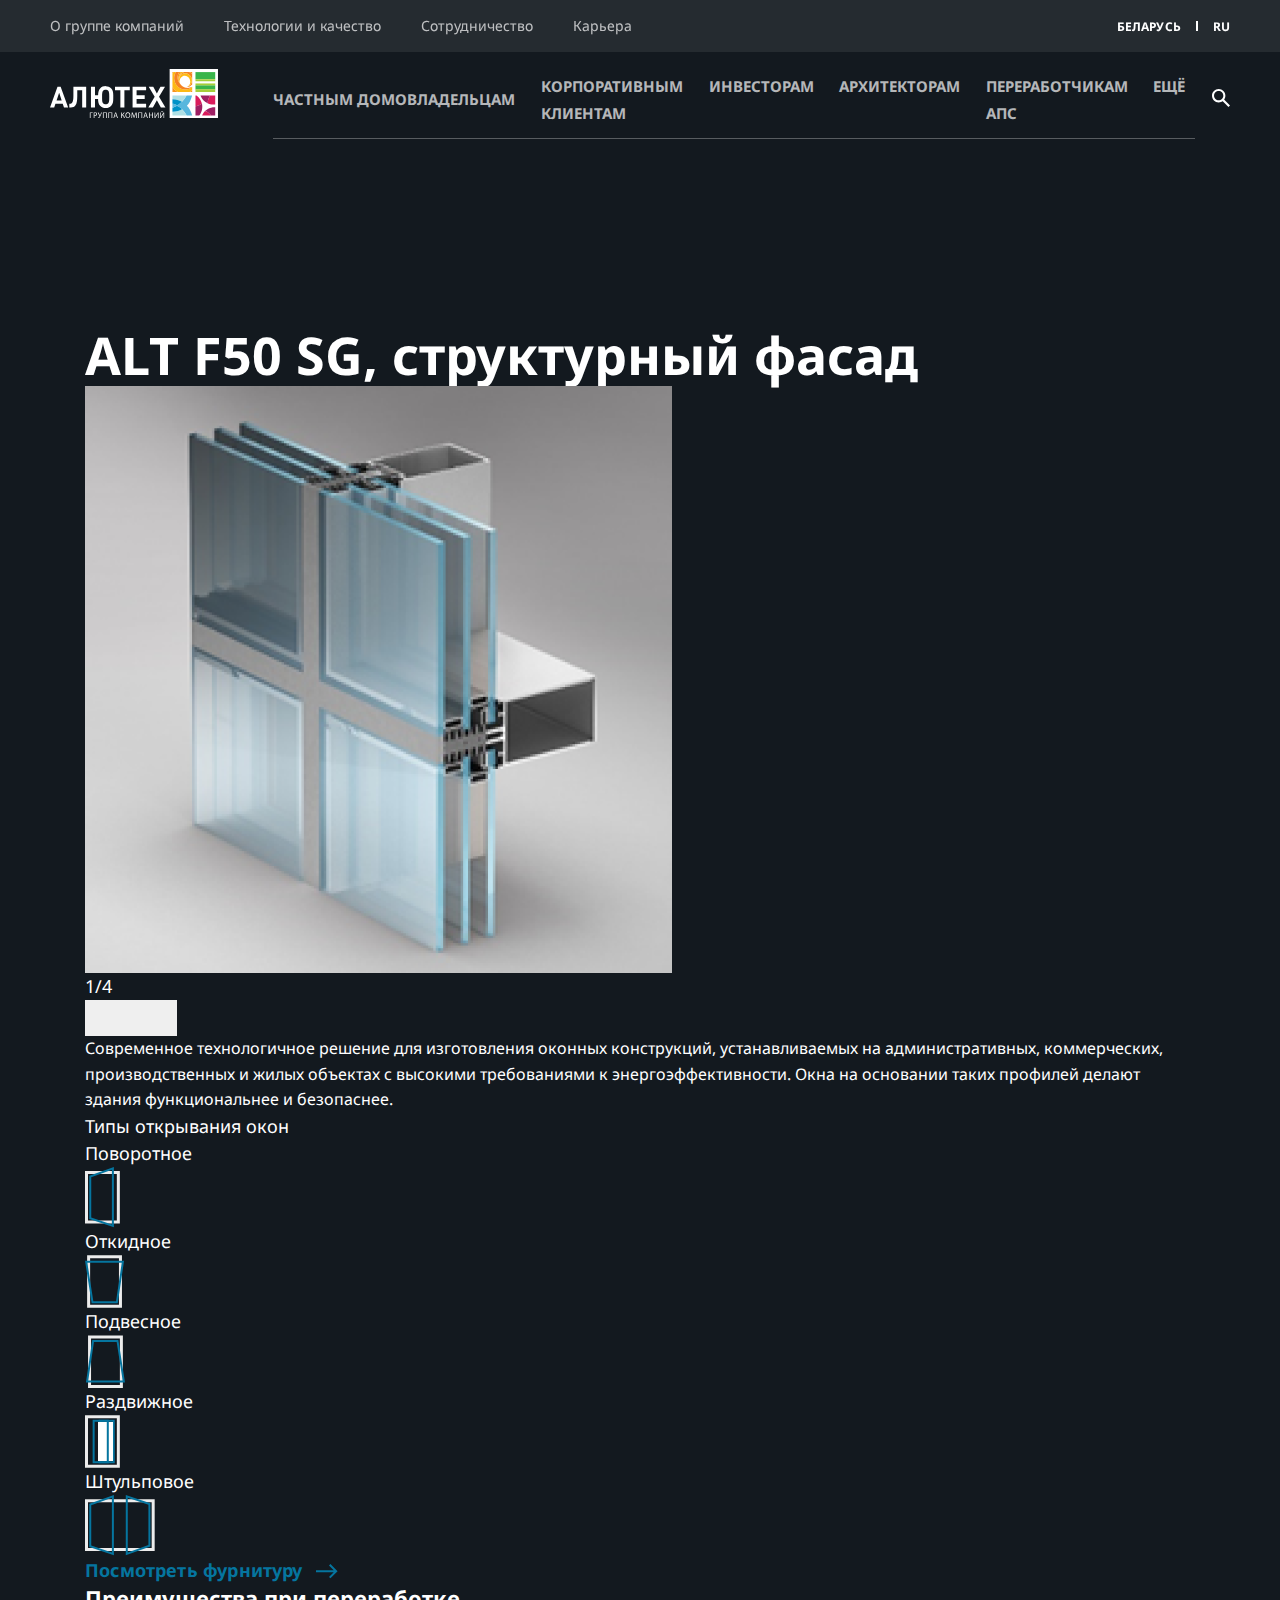
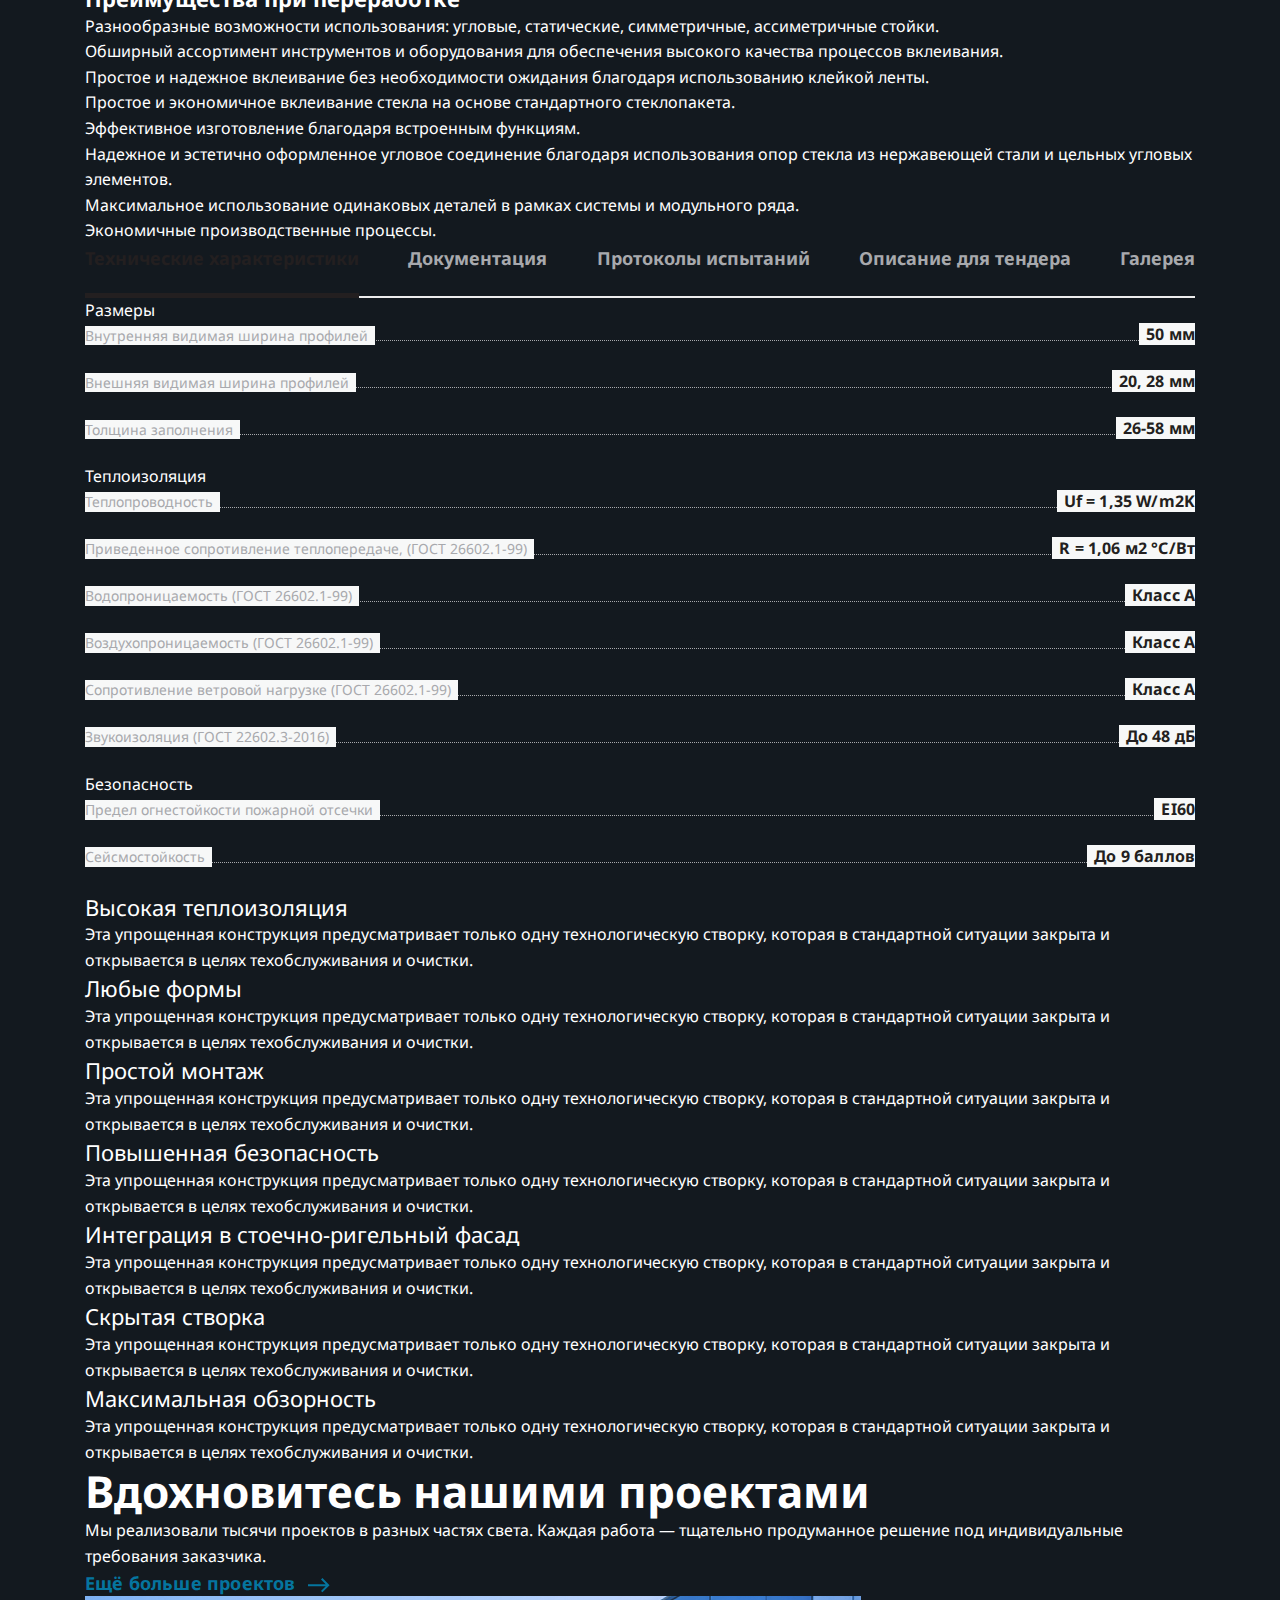
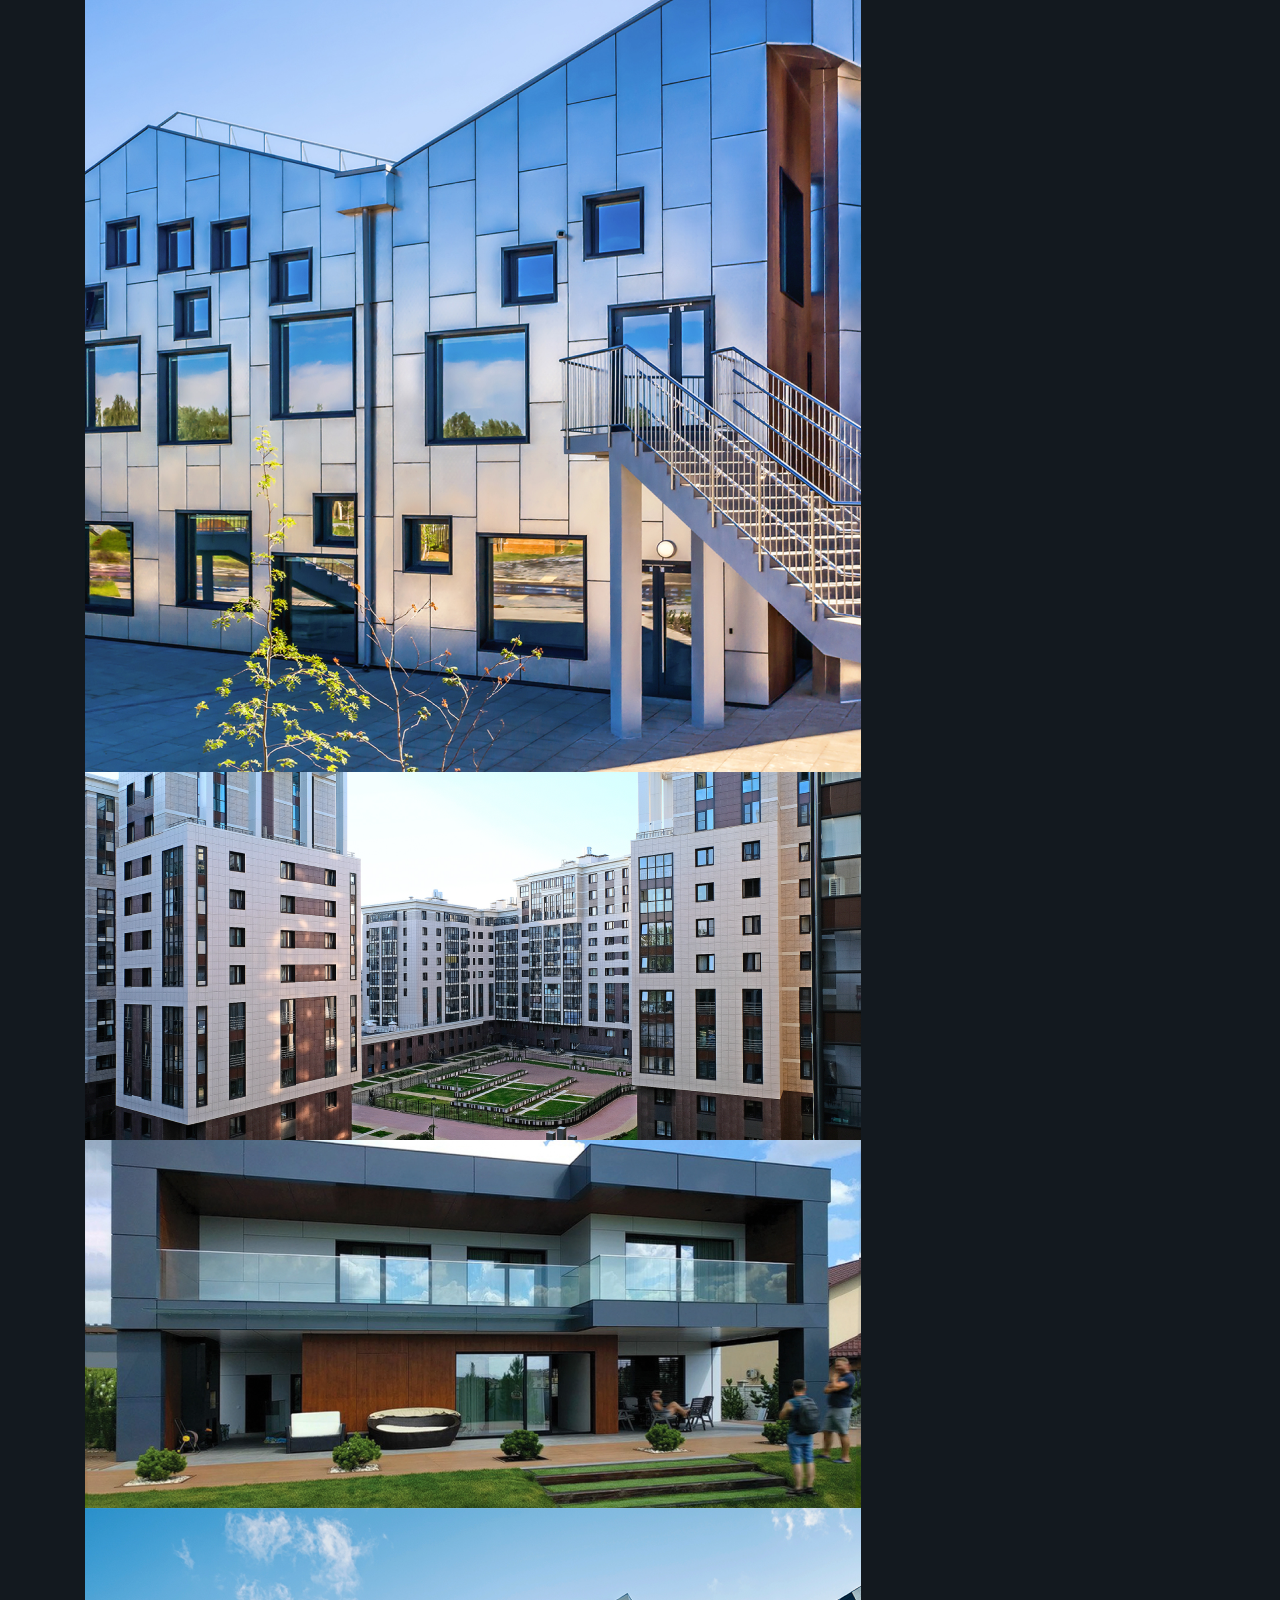
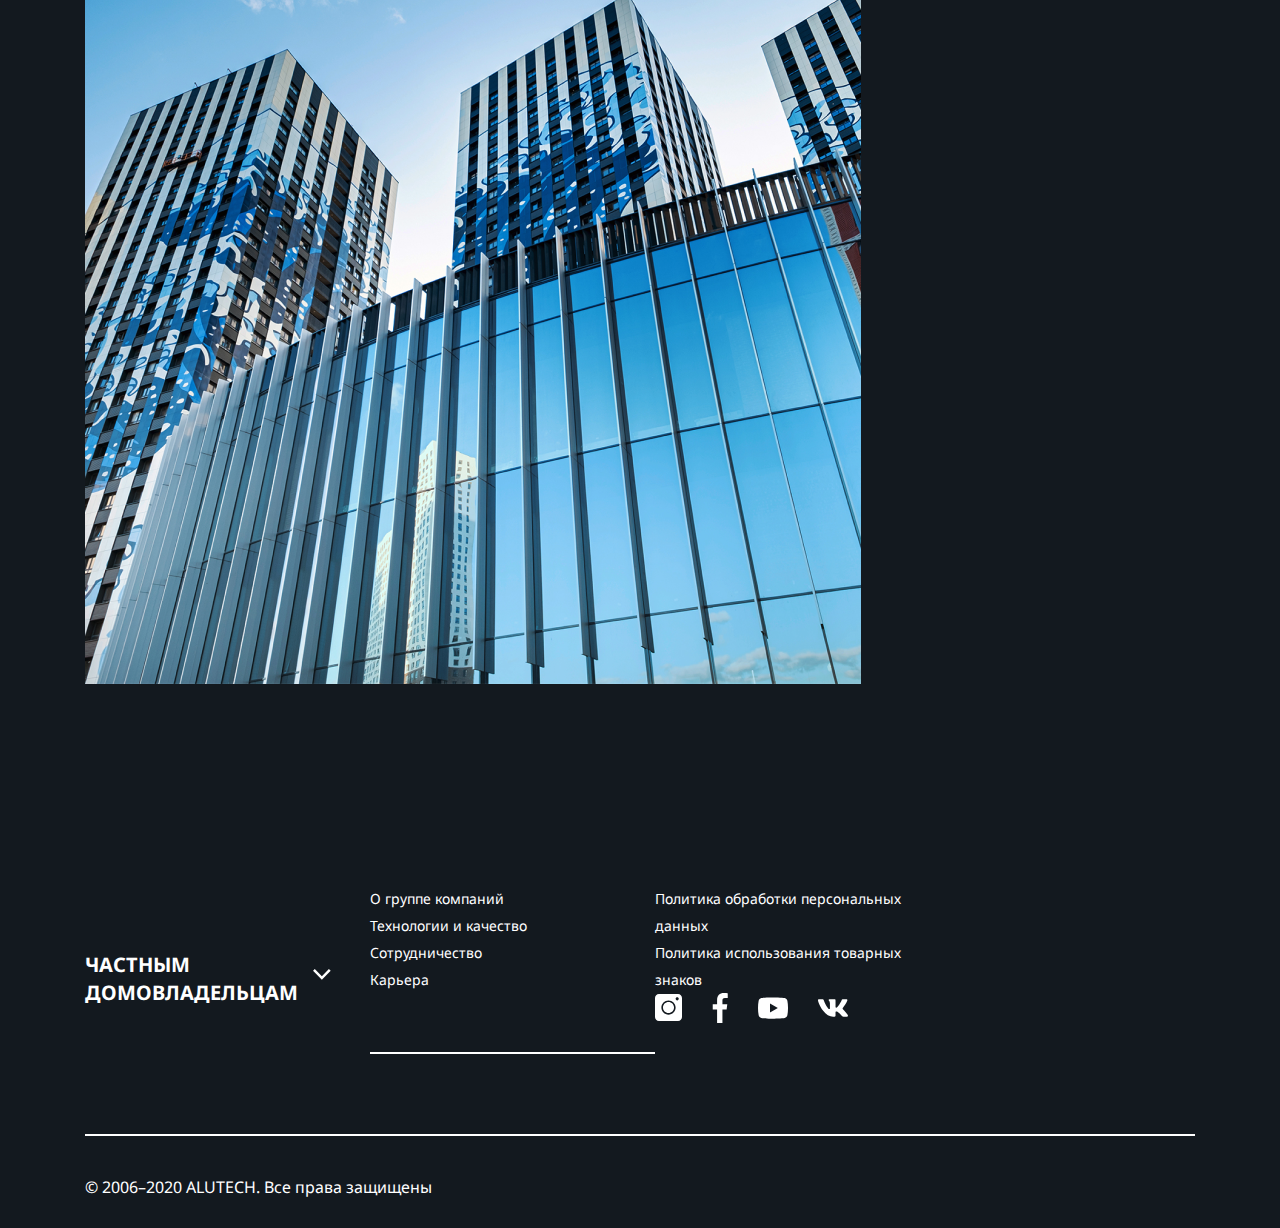
==== afs-card.html @ aecac418 "test" ====
<!DOCTYPE html><html lang="en"><head><meta charset="utf-8"><title>Алютех</title><meta name="description" content="Алютех лучше всех!"><link href="./assets/css/vendors.29345441d89c830d0d9c.css" rel="stylesheet"><link href="./assets/css/app.29345441d89c830d0d9c.css" rel="stylesheet"></head><body class="afs-card-page"><div class="wrapper bg__for-header"><div class="bg__layer bg__layer--back"><div class="bg_img"><div class="bg_gr"></div></div></div><div id="app"><header><div class="header__top"><ul class="top-menu__left"><li class="top-menu__left-item"><a class="top-menu__link">О группе компаний</a></li><li class="top-menu__left-item"><a class="top-menu__link">Технологии и качество</a></li><li class="top-menu__left-item"><a class="top-menu__link">Сотрудничество</a></li><li class="top-menu__left-item"><a class="top-menu__link">Карьера</a></li></ul><div class="top-menu__right"><div class="dropdown"></div><div class="top-menu__right-item bold dropdown"><a class="dropdown-toggle" href="#" role="button" id="dropdownMenuCountry" data-bs-toggle="dropdown" aria-expanded="false">Беларусь</a><ul class="dropdown-menu dropdown-country" aria-labelledby="dropdownMenuCountry"><li><a class="selected dropdown-item" href="#">БЕЛАРУСЬ</a></li><li><a class="dropdown-item" href="#">УКРАИНА</a></li><li><a class="dropdown-item dropdown-item-not-margin" href="#">РОССИЯ</a></li></ul></div><div class="top-menu__right-gap"></div><div class="dropdown"></div><div class="top-menu__right-item bold dropdown"><a class="dropdown-toggle" href="#" role="button" id="dropdownMenuLang" data-bs-toggle="dropdown" aria-expanded="false">RU</a><ul class="dropdown-menu dropdown-lang" aria-labelledby="dropdownMenuLang"><li><a class="selected dropdown-item" href="#">RU</a></li><li><a class="dropdown-item" href="#">EN</a></li><li><a class="dropdown-item dropdown-item-not-margin" href="#">DE</a></li></ul></div></div></div><div class="header__main"><div class="header__logo"><img src="./assets/img/logo.svg"></div><div class="header__main-menu container"><div class="header__main-menu-block"><div class="header__main-line"><div class="header__main-menu-item"><div class="dropdown"><a class="bold dropdown-toggle" href="#" role="button" id="dropdownMenuActivity" data-bs-toggle="dropdown" aria-expanded="false">ЧАСТНЫМ ДОМОВЛАДЕЛЬЦАМ<ul class="dropdown-menu dropdown-act" aria-labelledby="dropdownMenuActivity"><li><a class="selected dropdown-item" href="#">ЧАСТНЫМ ДОМОВЛАДЕЛЬЦАМ</a></li><li><a class="dropdown-item" href="#">корпоративным клиентам</a></li><li><a class="dropdown-item" href="#">Инвесторам</a></li><li><a class="dropdown-item" href="#">Архитекторам</a></li><li><a class="dropdown-item" href="#">переработчикам АПС</a></li><li><a class="dropdown-item dropdown-item-not-margin" href="#">ДИЛЕРАМ РВА</a></li></ul></a></div></div><div class="header__search-input"><input class="search-input" type="text"></div><ul class="header__main-menu-items"><li class="header__main-menu-item"><a class="bold">КОРПОРАТИВНЫМ КЛИЕНТАМ</a></li><li class="header__main-menu-item"><a class="bold">ИНВЕСТОРАМ</a></li><li class="header__main-menu-item"><a class="bold">АРХИТЕКТОРАМ</a></li><li class="header__main-menu-item"><a class="bold">ПЕРЕРАБОТЧИКАМ АПС</a></li><li class="header__main-menu-item"><a class="bold">ЕЩЁ</a></li></ul></div></div></div><div class="header__search header__search-button"><svg width="20" height="20" viewBox="0 0 20 20" fill="none" xmlns="http://www.w3.org/2000/svg">
<path d="M13.3848 11.6695L13.0263 12.2201L13.0703 12.2642C14.191 10.9663 14.8656 9.27959 14.8656 7.43284C14.8656 3.32762 11.538 0 7.43284 0C3.32767 0 0 3.32762 0 7.43284C0 11.5381 3.32762 14.8657 7.43284 14.8657C9.27959 14.8657 10.9663 14.191 12.2642 13.0761L11.6753 13.3905L18.2962 20L20 18.2962L13.3848 11.6695ZM7.43284 12.5786C4.59123 12.5786 2.28704 10.2744 2.28704 7.43284C2.28704 4.59123 4.59123 2.28704 7.43284 2.28704C10.2744 2.28704 12.5786 4.59123 12.5786 7.43284C12.5786 10.2744 10.2744 12.5786 7.43284 12.5786Z" fill="white"/>
</svg></div></div></header><div class="content-wrapper"><div class="afs container"><h1 class="afs__title text_h1">ALT F50 SG, структурный фасад</h1><div class="afs-slider_block"><div class="slider_block__slider"><div class="slider__items"><img src="./assets/img/afs-card/afs_slider_item.png" alt=""></div><div class="slider__controls"><p class="controls__count">1/4</p><div class="controls__buttons"><button><svg width="34" height="34" viewBox="0 0 34 34" fill="none" xmlns="http://www.w3.org/2000/svg">
<g clip-path="url(#clip0)">
<path d="M33.8086 15.131L33.8086 18.2246L5.96628 18.2246L13.2583 25.5166L11.0486 27.7263L6.08189e-05 16.6778L11.0486 5.62926L13.2583 7.83896L5.96627 15.131L33.8086 15.131Z"/>
</g>
<defs>
<clipPath id="clip0">
<rect width="34" height="34" fill="white"/>
</clipPath>
</defs>
</svg></button><button><svg width="34" height="34" viewBox="0 0 34 34" fill="none" xmlns="http://www.w3.org/2000/svg">
<g clip-path="url(#clip0)">
<path d="M-0.453378 15.7755L-0.453379 18.8691L27.3889 18.8691L20.0969 26.1612L22.3066 28.3709L33.3552 17.3223L22.3066 6.27379L20.0969 8.4835L27.389 15.7755L-0.453378 15.7755Z"/>
</g>
<defs>
<clipPath id="clip0">
<rect width="34" height="34" fill="white"/>
</clipPath>
</defs>
</svg></button></div></div></div><div class="slider_block__aside"><p class="aside__text text_p2">Современное технологичное решение для изготовления оконных конструкций, устанавливаемых на административных, коммерческих, производственных и жилых объектах с высокими требованиями к&nbsp;энергоэффективности. Окна на основании таких профилей делают здания функциональнее и безопаснее.</p><div class="aside__types"><div class="types__title">Типы открывания окон</div><div class="types__item"><div class="item__name">Поворотное</div><svg width="35" height="61" viewBox="0 0 35 61" fill="none" xmlns="http://www.w3.org/2000/svg">
<path fill-rule="evenodd" clip-rule="evenodd" d="M31.8366 6.89209H3V53.4348H31.8366V6.89209ZM0 3.89209V56.4348H34.8366V3.89209H0Z" fill="#ECECEC"/>
<path fill-rule="evenodd" clip-rule="evenodd" d="M6.24835 10.2362V50.5543L26.8889 57.5386V2.84106L6.24835 10.2362ZM4.24835 8.82831V51.9889L28.8889 60.3268V0L4.24835 8.82831Z" fill="#05759F"/>
</svg></div><div class="types__item"><div class="item__name">Откидное</div><svg width="40" height="53" viewBox="0 0 40 53" fill="none" xmlns="http://www.w3.org/2000/svg">
<path fill-rule="evenodd" clip-rule="evenodd" d="M33.9609 3.24805H5.12427V49.7907H33.9609V3.24805ZM2.12427 0.248047V52.7907H36.9609V0.248047H2.12427Z" fill="#ECECEC"/>
<path fill-rule="evenodd" clip-rule="evenodd" d="M8.33367 46.186L31.0365 46.186L36.7652 7.70237L2.33585 7.70237L8.33367 46.186ZM6.62123 48.186L32.7608 48.186L39.085 5.70237L-1.85702e-06 5.70237L6.62123 48.186Z" fill="#05759F"/>
</svg></div><div class="types__item"><div class="item__name">Подвесное</div><svg width="40" height="53" viewBox="0 0 40 53" fill="none" xmlns="http://www.w3.org/2000/svg">
<path fill-rule="evenodd" clip-rule="evenodd" d="M6.03925 49.9282L34.8759 49.9282L34.8759 3.38553L6.03928 3.38553L6.03925 49.9282ZM37.8759 52.9282L37.8759 0.385529L3.03928 0.385528L3.03925 52.9282L37.8759 52.9282Z" fill="#ECECEC"/>
<path fill-rule="evenodd" clip-rule="evenodd" d="M31.6663 6.99023L8.96354 6.99024L3.23477 45.4739L37.6641 45.4739L31.6663 6.99023ZM33.3788 4.99023L7.23923 4.99024L0.915009 47.4739L40 47.4739L33.3788 4.99023Z" fill="#05759F"/>
</svg></div><div class="types__item"><div class="item__name">Раздвижное</div><svg width="35" height="53" viewBox="0 0 35 53" fill="none" xmlns="http://www.w3.org/2000/svg">
<path fill-rule="evenodd" clip-rule="evenodd" d="M13.5947 4.85254L29.7385 4.85263V48.1859H13.5947V4.85254ZM15.5947 46.1859H27.7385V6.85262L15.5947 6.85255V46.1859Z" fill="#05759F"/>
<path fill-rule="evenodd" clip-rule="evenodd" d="M31.8366 3.24805H3V49.7907H31.8366V3.24805ZM0 0.248047V52.7907H34.8366V0.248047H0Z" fill="#ECECEC"/>
<path d="M13 7L28 7.00008V46H13V7Z" fill="white"/>
<path fill-rule="evenodd" clip-rule="evenodd" d="M7.64697 4.85254L23.7908 4.85263V48.1859H7.64697V4.85254ZM9.64697 46.1859H21.7908V6.85262L9.64697 6.85255V46.1859Z" fill="#05759F"/>
</svg></div><div class="types__item"><div class="item__name">Штульповое</div><svg width="70" height="61" viewBox="0 0 70 61" fill="none" xmlns="http://www.w3.org/2000/svg">
<path fill-rule="evenodd" clip-rule="evenodd" d="M66.6732 7.24854H3V53.0786H66.6732V7.24854ZM0 4.24854V56.0786H69.6732V4.24854H0Z" fill="#ECECEC"/>
<path fill-rule="evenodd" clip-rule="evenodd" d="M6.24829 10.2362V50.5543L26.8888 57.5386V2.84106L6.24829 10.2362ZM4.24829 8.82831V51.9889L28.8888 60.3268V0L4.24829 8.82831Z" fill="#05759F"/>
<path fill-rule="evenodd" clip-rule="evenodd" d="M63.4248 50.0904L63.4248 9.77235L42.7843 2.78802L42.7843 57.4856L63.4248 50.0904ZM65.4248 51.4983L65.4248 8.33771L40.7843 -0.000139483L40.7843 60.3267L65.4248 51.4983Z" fill="#05759F"/>
</svg></div></div><a class="blue-link" href="#"><p class="link-text">Посмотреть фурнитуру</p><div class="link-svg"><svg width="22" height="22" viewBox="0 0 34 34" fill="none" xmlns="http://www.w3.org/2000/svg">
<path d="M-0.453134 15.7755L-0.453135 18.8691L27.3892 18.8691L20.0972 26.1612L22.3069 28.3709L33.3554 17.3223L22.3069 6.27379L20.0972 8.4835L27.3892 15.7755L-0.453134 15.7755Z" fill="#05759F"/>
</svg></div></a></div></div><div class="afs-advantages"><h4 class="text_h4 advantages__title">Преимущества при переработке</h4><ul class="advantages__list"><li class="list__item text_p2">Разнообразные возможности использования: угловые, статические, симметричные, ассиметричные стойки.</li><li class="list__item text_p2">Обширный ассортимент инструментов и оборудования для обеспечения высокого качества процессов вклеивания.</li><li class="list__item text_p2">Простое и надежное вклеивание без необходимости ожидания благодаря использованию клейкой ленты.</li><li class="list__item text_p2">Простое и экономичное вклеивание стекла на основе стандартного стеклопакета.</li></ul><ul class="advantages__list"> <li class="list__item text_p2">Эффективное изготовление благодаря встроенным функциям.</li><li class="list__item text_p2">Надежное и эстетично оформленное угловое соединение благодаря использования опор стекла из нержавеющей стали и цельных угловых элементов.</li><li class="list__item text_p2">Максимальное использование одинаковых деталей в рамках системы и модульного ряда.</li><li class="list__item text_p2">Экономичные производственные процессы.</li></ul></div></div><div class="afs-tabs"><div class="vertical-tabs"><ul class="vertical-tabs__list container"><li class="tab__title">Технические характеристики</li><li class="tab__title">Документация</li><li class="tab__title">Протоколы испытаний</li><li class="tab__title">Описание для тендера</li><li class="tab__title">Галерея</li></ul><div class="afs-tabs__content"><div class="tab__block container"><div class="info-block"><p class="info__title text_p2">Размеры</p><div class="card-info__string"> <span class="info__property">Внутренняя видимая ширина профилей</span><div class="info__wrap-dots"><div class="info__dots"></div></div><span class="info__equals">50 мм</span></div><div class="card-info__string"> <span class="info__property">Внешняя видимая ширина профилей</span><div class="info__wrap-dots"><div class="info__dots"></div></div><span class="info__equals">20, 28 мм</span></div><div class="card-info__string"> <span class="info__property">Толщина заполнения</span><div class="info__wrap-dots"><div class="info__dots"></div></div><span class="info__equals">26-58 мм</span></div></div><div class="info-block"> <p class="info__title text_p2">Теплоизоляция</p><div class="card-info__string"> <span class="info__property">Теплопроводность</span><div class="info__wrap-dots"><div class="info__dots"></div></div><span class="info__equals">Uf = 1,35 W/m2K</span></div><div class="card-info__string"> <span class="info__property">Приведенное сопротивление теплопередаче, (ГОСТ 26602.1-99)</span><div class="info__wrap-dots"><div class="info__dots"></div></div><span class="info__equals">R = 1,06 м2 °С/Вт</span></div><div class="card-info__string"> <span class="info__property">Водопроницаемость (ГОСТ 26602.1-99)</span><div class="info__wrap-dots"><div class="info__dots"></div></div><span class="info__equals">Класс А</span></div><div class="card-info__string"> <span class="info__property">Воздухопроницаемость (ГОСТ 26602.1-99)</span><div class="info__wrap-dots"><div class="info__dots"></div></div><span class="info__equals">Класс А</span></div><div class="card-info__string"> <span class="info__property">Сопротивление ветровой нагрузке (ГОСТ 26602.1-99)</span><div class="info__wrap-dots"><div class="info__dots"></div></div><span class="info__equals">Класс А</span></div><div class="card-info__string"> <span class="info__property">Звукоизоляция (ГОСТ 22602.3-2016)</span><div class="info__wrap-dots"><div class="info__dots"></div></div><span class="info__equals">До 48 дБ</span></div></div><div class="info-block"><p class="info__title text_p2">Безопасность</p><div class="card-info__string"> <span class="info__property">Предел огнестойкости пожарной отсечки</span><div class="info__wrap-dots"><div class="info__dots"></div></div><span class="info__equals">EI60</span></div><div class="card-info__string"> <span class="info__property">Сейсмостойкость</span><div class="info__wrap-dots"><div class="info__dots"></div></div><span class="info__equals">До 9 баллов</span></div></div></div><div class="tab__block documents container"><div class="documents__download"><a download href="#"><div class="document-download-sm"><div class="document-content"><div class="document-left"><p class="document-articul">Арт. R7020131</p><p class="document-text">Технический сборник ALT F50 SG</p></div><div class="document-right"><p class="document-size">pdf ~240 кб</p><svg width="22" height="30" viewBox="0 0 22 30" fill="none" xmlns="http://www.w3.org/2000/svg">
<rect x="3.23535" y="28.0851" width="14.8824" height="1.91489" fill="#A8A9AD"/>
<g clip-path="url(#clip0)">
<path d="M9.79062 0.122159L11.7924 0.122159L11.7924 17.8939L16.5107 13.2394L17.9405 14.6498L10.7915 21.7021L3.64243 14.6498L5.07224 13.2394L9.79062 17.8939L9.79062 0.122159Z" fill="#A8A9AD"/>
</g>
<defs>
<clipPath id="clip0">
<rect width="21.7021" height="22" fill="white" transform="translate(0 21.7021) rotate(-90)"/>
</clipPath>
</defs>
</svg></div></div></div></a><a download href="#"><div class="document-download-sm"><div class="document-content"><div class="document-left"><p class="document-articul">Арт. R7020131</p><p class="document-text">Технический сборник ALT F50 SG</p></div><div class="document-right"><p class="document-size">pdf ~240 кб</p><svg width="22" height="30" viewBox="0 0 22 30" fill="none" xmlns="http://www.w3.org/2000/svg">
<rect x="3.23535" y="28.0851" width="14.8824" height="1.91489" fill="#A8A9AD"/>
<g clip-path="url(#clip0)">
<path d="M9.79062 0.122159L11.7924 0.122159L11.7924 17.8939L16.5107 13.2394L17.9405 14.6498L10.7915 21.7021L3.64243 14.6498L5.07224 13.2394L9.79062 17.8939L9.79062 0.122159Z" fill="#A8A9AD"/>
</g>
<defs>
<clipPath id="clip0">
<rect width="21.7021" height="22" fill="white" transform="translate(0 21.7021) rotate(-90)"/>
</clipPath>
</defs>
</svg></div></div></div></a><a download href="#"><div class="document-download-sm"><div class="document-content"><div class="document-left"><p class="document-articul">Арт. R7020131</p><p class="document-text">Технический сборник ALT F50 SG</p></div><div class="document-right"><p class="document-size">pdf ~240 кб</p><svg width="22" height="30" viewBox="0 0 22 30" fill="none" xmlns="http://www.w3.org/2000/svg">
<rect x="3.23535" y="28.0851" width="14.8824" height="1.91489" fill="#A8A9AD"/>
<g clip-path="url(#clip0)">
<path d="M9.79062 0.122159L11.7924 0.122159L11.7924 17.8939L16.5107 13.2394L17.9405 14.6498L10.7915 21.7021L3.64243 14.6498L5.07224 13.2394L9.79062 17.8939L9.79062 0.122159Z" fill="#A8A9AD"/>
</g>
<defs>
<clipPath id="clip0">
<rect width="21.7021" height="22" fill="white" transform="translate(0 21.7021) rotate(-90)"/>
</clipPath>
</defs>
</svg></div></div></div></a><a download href="#"><div class="document-download-sm"><div class="document-content"><div class="document-left"><p class="document-articul">Арт. R7020131</p><p class="document-text">Технический сборник ALT F50 SG</p></div><div class="document-right"><p class="document-size">pdf ~240 кб</p><svg width="22" height="30" viewBox="0 0 22 30" fill="none" xmlns="http://www.w3.org/2000/svg">
<rect x="3.23535" y="28.0851" width="14.8824" height="1.91489" fill="#A8A9AD"/>
<g clip-path="url(#clip0)">
<path d="M9.79062 0.122159L11.7924 0.122159L11.7924 17.8939L16.5107 13.2394L17.9405 14.6498L10.7915 21.7021L3.64243 14.6498L5.07224 13.2394L9.79062 17.8939L9.79062 0.122159Z" fill="#A8A9AD"/>
</g>
<defs>
<clipPath id="clip0">
<rect width="21.7021" height="22" fill="white" transform="translate(0 21.7021) rotate(-90)"/>
</clipPath>
</defs>
</svg></div></div></div></a><a download href="#"><div class="document-download-sm"><div class="document-content"><div class="document-left"><p class="document-articul">Арт. R7020131</p><p class="document-text">Технический сборник ALT F50 SG</p></div><div class="document-right"><p class="document-size">pdf ~240 кб</p><svg width="22" height="30" viewBox="0 0 22 30" fill="none" xmlns="http://www.w3.org/2000/svg">
<rect x="3.23535" y="28.0851" width="14.8824" height="1.91489" fill="#A8A9AD"/>
<g clip-path="url(#clip0)">
<path d="M9.79062 0.122159L11.7924 0.122159L11.7924 17.8939L16.5107 13.2394L17.9405 14.6498L10.7915 21.7021L3.64243 14.6498L5.07224 13.2394L9.79062 17.8939L9.79062 0.122159Z" fill="#A8A9AD"/>
</g>
<defs>
<clipPath id="clip0">
<rect width="21.7021" height="22" fill="white" transform="translate(0 21.7021) rotate(-90)"/>
</clipPath>
</defs>
</svg></div></div></div></a><a download href="#"><div class="document-download-sm"><div class="document-content"><div class="document-left"><p class="document-articul">Арт. R7020131</p><p class="document-text">Технический сборник ALT F50 SG</p></div><div class="document-right"><p class="document-size">pdf ~240 кб</p><svg width="22" height="30" viewBox="0 0 22 30" fill="none" xmlns="http://www.w3.org/2000/svg">
<rect x="3.23535" y="28.0851" width="14.8824" height="1.91489" fill="#A8A9AD"/>
<g clip-path="url(#clip0)">
<path d="M9.79062 0.122159L11.7924 0.122159L11.7924 17.8939L16.5107 13.2394L17.9405 14.6498L10.7915 21.7021L3.64243 14.6498L5.07224 13.2394L9.79062 17.8939L9.79062 0.122159Z" fill="#A8A9AD"/>
</g>
<defs>
<clipPath id="clip0">
<rect width="21.7021" height="22" fill="white" transform="translate(0 21.7021) rotate(-90)"/>
</clipPath>
</defs>
</svg></div></div></div></a><a download href="#"><div class="document-download-sm"><div class="document-content"><div class="document-left"><p class="document-articul">Арт. R7020131</p><p class="document-text">Технический сборник ALT F50 SG</p></div><div class="document-right"><p class="document-size">pdf ~240 кб</p><svg width="22" height="30" viewBox="0 0 22 30" fill="none" xmlns="http://www.w3.org/2000/svg">
<rect x="3.23535" y="28.0851" width="14.8824" height="1.91489" fill="#A8A9AD"/>
<g clip-path="url(#clip0)">
<path d="M9.79062 0.122159L11.7924 0.122159L11.7924 17.8939L16.5107 13.2394L17.9405 14.6498L10.7915 21.7021L3.64243 14.6498L5.07224 13.2394L9.79062 17.8939L9.79062 0.122159Z" fill="#A8A9AD"/>
</g>
<defs>
<clipPath id="clip0">
<rect width="21.7021" height="22" fill="white" transform="translate(0 21.7021) rotate(-90)"/>
</clipPath>
</defs>
</svg></div></div></div></a><a download href="#"><div class="document-download-sm"><div class="document-content"><div class="document-left"><p class="document-articul">Арт. R7020131</p><p class="document-text">Технический сборник ALT F50 SG</p></div><div class="document-right"><p class="document-size">pdf ~240 кб</p><svg width="22" height="30" viewBox="0 0 22 30" fill="none" xmlns="http://www.w3.org/2000/svg">
<rect x="3.23535" y="28.0851" width="14.8824" height="1.91489" fill="#A8A9AD"/>
<g clip-path="url(#clip0)">
<path d="M9.79062 0.122159L11.7924 0.122159L11.7924 17.8939L16.5107 13.2394L17.9405 14.6498L10.7915 21.7021L3.64243 14.6498L5.07224 13.2394L9.79062 17.8939L9.79062 0.122159Z" fill="#A8A9AD"/>
</g>
<defs>
<clipPath id="clip0">
<rect width="21.7021" height="22" fill="white" transform="translate(0 21.7021) rotate(-90)"/>
</clipPath>
</defs>
</svg></div></div></div></a></div><div class="documents__authorize"><p class="authorize__text">Еще больше документов</p><p class="authorize__text bold">для авторизованных пользователей</p><form class="authorize-form"><div class="authorize-form__title">Авторизация</div><div class="authorize-form__label">Логин</div><input type="text" name="login"><div class="authorize-form__label">Пароль</div><input type="password" name="password"><a class="authorize-form__link" href="#">Забыли пароль?</a><button class="black-button" disabled name="login">Войти<svg width="22" height="22" viewBox="0 0 34 34" fill="none" xmlns="http://www.w3.org/2000/svg">
<path d="M-0.453134 15.7755L-0.453135 18.8691L27.3892 18.8691L20.0972 26.1612L22.3069 28.3709L33.3554 17.3223L22.3069 6.27379L20.0972 8.4835L27.3892 15.7755L-0.453134 15.7755Z" fill=""/>
</svg></button><a class="black-link" href="#">Зарегистрироваться<svg width="34" height="34" viewBox="0 0 34 34" fill="none" xmlns="http://www.w3.org/2000/svg">
<path d="M-0.453134 15.7755L-0.453135 18.8691L27.3892 18.8691L20.0972 26.1612L22.3069 28.3709L33.3554 17.3223L22.3069 6.27379L20.0972 8.4835L27.3892 15.7755L-0.453134 15.7755Z"/>
</svg></a></form></div></div><div class="tab__block protocols container"><a download href="#"><div class="document-download-sm"><div class="document-content"><div class="document-left"><p class="document-articul">Арт. R7020131</p><p class="document-text">Технический сборник ALT F50 SG</p></div><div class="document-right"><p class="document-size">pdf ~240 кб</p><svg width="22" height="30" viewBox="0 0 22 30" fill="none" xmlns="http://www.w3.org/2000/svg">
<rect x="3.23535" y="28.0851" width="14.8824" height="1.91489" fill="#A8A9AD"/>
<g clip-path="url(#clip0)">
<path d="M9.79062 0.122159L11.7924 0.122159L11.7924 17.8939L16.5107 13.2394L17.9405 14.6498L10.7915 21.7021L3.64243 14.6498L5.07224 13.2394L9.79062 17.8939L9.79062 0.122159Z" fill="#A8A9AD"/>
</g>
<defs>
<clipPath id="clip0">
<rect width="21.7021" height="22" fill="white" transform="translate(0 21.7021) rotate(-90)"/>
</clipPath>
</defs>
</svg></div></div></div></a><a download href="#"><div class="document-download-sm"><div class="document-content"><div class="document-left"><p class="document-articul">Арт. R7020131</p><p class="document-text">Технический сборник ALT F50 SG</p></div><div class="document-right"><p class="document-size">pdf ~240 кб</p><svg width="22" height="30" viewBox="0 0 22 30" fill="none" xmlns="http://www.w3.org/2000/svg">
<rect x="3.23535" y="28.0851" width="14.8824" height="1.91489" fill="#A8A9AD"/>
<g clip-path="url(#clip0)">
<path d="M9.79062 0.122159L11.7924 0.122159L11.7924 17.8939L16.5107 13.2394L17.9405 14.6498L10.7915 21.7021L3.64243 14.6498L5.07224 13.2394L9.79062 17.8939L9.79062 0.122159Z" fill="#A8A9AD"/>
</g>
<defs>
<clipPath id="clip0">
<rect width="21.7021" height="22" fill="white" transform="translate(0 21.7021) rotate(-90)"/>
</clipPath>
</defs>
</svg></div></div></div></a><a download href="#"><div class="document-download-sm"><div class="document-content"><div class="document-left"><p class="document-articul">Арт. R7020131</p><p class="document-text">Технический сборник ALT F50 SG</p></div><div class="document-right"><p class="document-size">pdf ~240 кб</p><svg width="22" height="30" viewBox="0 0 22 30" fill="none" xmlns="http://www.w3.org/2000/svg">
<rect x="3.23535" y="28.0851" width="14.8824" height="1.91489" fill="#A8A9AD"/>
<g clip-path="url(#clip0)">
<path d="M9.79062 0.122159L11.7924 0.122159L11.7924 17.8939L16.5107 13.2394L17.9405 14.6498L10.7915 21.7021L3.64243 14.6498L5.07224 13.2394L9.79062 17.8939L9.79062 0.122159Z" fill="#A8A9AD"/>
</g>
<defs>
<clipPath id="clip0">
<rect width="21.7021" height="22" fill="white" transform="translate(0 21.7021) rotate(-90)"/>
</clipPath>
</defs>
</svg></div></div></div></a><a download href="#"><div class="document-download-sm"><div class="document-content"><div class="document-left"><p class="document-articul">Арт. R7020131</p><p class="document-text">Технический сборник ALT F50 SG</p></div><div class="document-right"><p class="document-size">pdf ~240 кб</p><svg width="22" height="30" viewBox="0 0 22 30" fill="none" xmlns="http://www.w3.org/2000/svg">
<rect x="3.23535" y="28.0851" width="14.8824" height="1.91489" fill="#A8A9AD"/>
<g clip-path="url(#clip0)">
<path d="M9.79062 0.122159L11.7924 0.122159L11.7924 17.8939L16.5107 13.2394L17.9405 14.6498L10.7915 21.7021L3.64243 14.6498L5.07224 13.2394L9.79062 17.8939L9.79062 0.122159Z" fill="#A8A9AD"/>
</g>
<defs>
<clipPath id="clip0">
<rect width="21.7021" height="22" fill="white" transform="translate(0 21.7021) rotate(-90)"/>
</clipPath>
</defs>
</svg></div></div></div></a><a download href="#"><div class="document-download-sm"><div class="document-content"><div class="document-left"><p class="document-articul">Арт. R7020131</p><p class="document-text">Технический сборник ALT F50 SG</p></div><div class="document-right"><p class="document-size">pdf ~240 кб</p><svg width="22" height="30" viewBox="0 0 22 30" fill="none" xmlns="http://www.w3.org/2000/svg">
<rect x="3.23535" y="28.0851" width="14.8824" height="1.91489" fill="#A8A9AD"/>
<g clip-path="url(#clip0)">
<path d="M9.79062 0.122159L11.7924 0.122159L11.7924 17.8939L16.5107 13.2394L17.9405 14.6498L10.7915 21.7021L3.64243 14.6498L5.07224 13.2394L9.79062 17.8939L9.79062 0.122159Z" fill="#A8A9AD"/>
</g>
<defs>
<clipPath id="clip0">
<rect width="21.7021" height="22" fill="white" transform="translate(0 21.7021) rotate(-90)"/>
</clipPath>
</defs>
</svg></div></div></div></a><a download href="#"><div class="document-download-sm"><div class="document-content"><div class="document-left"><p class="document-articul">Арт. R7020131</p><p class="document-text">Технический сборник ALT F50 SG</p></div><div class="document-right"><p class="document-size">pdf ~240 кб</p><svg width="22" height="30" viewBox="0 0 22 30" fill="none" xmlns="http://www.w3.org/2000/svg">
<rect x="3.23535" y="28.0851" width="14.8824" height="1.91489" fill="#A8A9AD"/>
<g clip-path="url(#clip0)">
<path d="M9.79062 0.122159L11.7924 0.122159L11.7924 17.8939L16.5107 13.2394L17.9405 14.6498L10.7915 21.7021L3.64243 14.6498L5.07224 13.2394L9.79062 17.8939L9.79062 0.122159Z" fill="#A8A9AD"/>
</g>
<defs>
<clipPath id="clip0">
<rect width="21.7021" height="22" fill="white" transform="translate(0 21.7021) rotate(-90)"/>
</clipPath>
</defs>
</svg></div></div></div></a><a download href="#"><div class="document-download-sm"><div class="document-content"><div class="document-left"><p class="document-articul">Арт. R7020131</p><p class="document-text">Технический сборник ALT F50 SG</p></div><div class="document-right"><p class="document-size">pdf ~240 кб</p><svg width="22" height="30" viewBox="0 0 22 30" fill="none" xmlns="http://www.w3.org/2000/svg">
<rect x="3.23535" y="28.0851" width="14.8824" height="1.91489" fill="#A8A9AD"/>
<g clip-path="url(#clip0)">
<path d="M9.79062 0.122159L11.7924 0.122159L11.7924 17.8939L16.5107 13.2394L17.9405 14.6498L10.7915 21.7021L3.64243 14.6498L5.07224 13.2394L9.79062 17.8939L9.79062 0.122159Z" fill="#A8A9AD"/>
</g>
<defs>
<clipPath id="clip0">
<rect width="21.7021" height="22" fill="white" transform="translate(0 21.7021) rotate(-90)"/>
</clipPath>
</defs>
</svg></div></div></div></a><a download href="#"><div class="document-download-sm"><div class="document-content"><div class="document-left"><p class="document-articul">Арт. R7020131</p><p class="document-text">Технический сборник ALT F50 SG</p></div><div class="document-right"><p class="document-size">pdf ~240 кб</p><svg width="22" height="30" viewBox="0 0 22 30" fill="none" xmlns="http://www.w3.org/2000/svg">
<rect x="3.23535" y="28.0851" width="14.8824" height="1.91489" fill="#A8A9AD"/>
<g clip-path="url(#clip0)">
<path d="M9.79062 0.122159L11.7924 0.122159L11.7924 17.8939L16.5107 13.2394L17.9405 14.6498L10.7915 21.7021L3.64243 14.6498L5.07224 13.2394L9.79062 17.8939L9.79062 0.122159Z" fill="#A8A9AD"/>
</g>
<defs>
<clipPath id="clip0">
<rect width="21.7021" height="22" fill="white" transform="translate(0 21.7021) rotate(-90)"/>
</clipPath>
</defs>
</svg></div></div></div></a></div><div class="tab__block tender-desc container"> <p class="tender-desc__text">Для тендера описание. Для тендера описание. Для тендера описание. Для тендера описание. Для тендера описание. Для тендера описание. Для тендера описание. Для тендера описание. Для тендера описание. Для тендера описание. Для тендера описание. Для тендера описание. Для тендера описание. Для тендера описание.</p><a download href="#"><div class="document-download-sm"><div class="document-content"><div class="document-left"><p class="document-articul">Арт. R7020131</p><p class="document-text">Технический сборник ALT F50 SG</p></div><div class="document-right"><p class="document-size">pdf ~240 кб</p><svg width="22" height="30" viewBox="0 0 22 30" fill="none" xmlns="http://www.w3.org/2000/svg">
<rect x="3.23535" y="28.0851" width="14.8824" height="1.91489" fill="#A8A9AD"/>
<g clip-path="url(#clip0)">
<path d="M9.79062 0.122159L11.7924 0.122159L11.7924 17.8939L16.5107 13.2394L17.9405 14.6498L10.7915 21.7021L3.64243 14.6498L5.07224 13.2394L9.79062 17.8939L9.79062 0.122159Z" fill="#A8A9AD"/>
</g>
<defs>
<clipPath id="clip0">
<rect width="21.7021" height="22" fill="white" transform="translate(0 21.7021) rotate(-90)"/>
</clipPath>
</defs>
</svg></div></div></div></a></div><div class="tab__block gallery"><div class="slider_block__slider"><div class="slider__items"><img src="./assets/img/afs-card/afs_slider_item.png" alt=""></div><div class="slider__controls"><p class="controls__count">1/4</p><div class="controls__buttons"><button><svg width="34" height="34" viewBox="0 0 34 34" fill="none" xmlns="http://www.w3.org/2000/svg">
<g clip-path="url(#clip0)">
<path d="M33.8086 15.131L33.8086 18.2246L5.96628 18.2246L13.2583 25.5166L11.0486 27.7263L6.08189e-05 16.6778L11.0486 5.62926L13.2583 7.83896L5.96627 15.131L33.8086 15.131Z"/>
</g>
<defs>
<clipPath id="clip0">
<rect width="34" height="34" fill="white"/>
</clipPath>
</defs>
</svg></button><button><svg width="34" height="34" viewBox="0 0 34 34" fill="none" xmlns="http://www.w3.org/2000/svg">
<g clip-path="url(#clip0)">
<path d="M-0.453378 15.7755L-0.453379 18.8691L27.3889 18.8691L20.0969 26.1612L22.3066 28.3709L33.3552 17.3223L22.3066 6.27379L20.0969 8.4835L27.389 15.7755L-0.453378 15.7755Z"/>
</g>
<defs>
<clipPath id="clip0">
<rect width="34" height="34" fill="white"/>
</clipPath>
</defs>
</svg></button></div></div></div><div class="gallery-carousel"><div class="gallery-carousel__carousel"><img src="./assets/img/afs-card/carousel-item.png" alt=""><img src="./assets/img/afs-card/carousel-item.png" alt=""></div><div class="gallery-carousel__fade"><div class="fade__gradient"></div><div class="fade__solid"></div></div></div></div></div></div></div><div class="container"><div class="afs-facts"><div class="afs-facts__item"><p class="fact__title text_p1">Высокая теплоизоляция</p><p class="fact__text text_p2">Эта упрощенная конструкция предусматривает только одну технологическую створку, которая в стандартной ситуации закрыта и открывается в целях техобслуживания и очистки. </p></div><div class="afs-facts__item"><p class="fact__title text_p1">Любые формы</p><p class="fact__text text_p2">Эта упрощенная конструкция предусматривает только одну технологическую створку, которая в стандартной ситуации закрыта и открывается в целях техобслуживания и очистки. </p></div><div class="afs-facts__item"><p class="fact__title text_p1">Простой монтаж</p><p class="fact__text text_p2">Эта упрощенная конструкция предусматривает только одну технологическую створку, которая в стандартной ситуации закрыта и открывается в целях техобслуживания и очистки. </p></div><div class="afs-facts__item"><p class="fact__title text_p1">Повышенная безопасность</p><p class="fact__text text_p2">Эта упрощенная конструкция предусматривает только одну технологическую створку, которая в стандартной ситуации закрыта и открывается в целях техобслуживания и очистки. </p></div><div class="afs-facts__item"><p class="fact__title text_p1">Интеграция в стоечно-ригельный фасад</p><p class="fact__text text_p2">Эта упрощенная конструкция предусматривает только одну технологическую створку, которая в стандартной ситуации закрыта и открывается в целях техобслуживания и очистки. </p></div><div class="afs-facts__item"><p class="fact__title text_p1">Скрытая створка</p><p class="fact__text text_p2">Эта упрощенная конструкция предусматривает только одну технологическую створку, которая в стандартной ситуации закрыта и открывается в целях техобслуживания и очистки. </p></div><div class="afs-facts__item"><p class="fact__title text_p1">Максимальная обзорность</p><p class="fact__text text_p2">Эта упрощенная конструкция предусматривает только одну технологическую створку, которая в стандартной ситуации закрыта и открывается в целях техобслуживания и очистки. </p></div></div></div><div class="our-projects"><div class="container"><div class="our-projects__head"><h2 class="our-projects__title text_h2">Вдохновитесь <span>нашими проектами</span></h2><p class="our-projects__text text_p2">Мы реализовали тысячи проектов в разных частях света. Каждая работа — тщательно продуманное решение под индивидуальные требования заказчика. </p><a class="blue-link" href="#"><p class="link-text">Ещё больше проектов</p><div class="link-svg"><svg width="22" height="22" viewBox="0 0 34 34" fill="none" xmlns="http://www.w3.org/2000/svg">
<path d="M-0.453134 15.7755L-0.453135 18.8691L27.3892 18.8691L20.0972 26.1612L22.3069 28.3709L33.3554 17.3223L22.3069 6.27379L20.0972 8.4835L27.3892 15.7755L-0.453134 15.7755Z" fill="#05759F"/>
</svg></div></a></div><div class="our-projects__pics"><div class="our-projects__pics-row"><img src="./assets/img/afs-card/our-projects/1.png" alt=""><img src="./assets/img/afs-card/our-projects/3.png" alt=""></div><div class="our-projects__pics-row"><img src="./assets/img/afs-card/our-projects/2.png" alt=""><img src="./assets/img/afs-card/our-projects/4.png" alt=""></div></div></div></div></div><footer><div class="container"><div class="footer__top"><div class="footer__collapse-block footer__row dropdown"><a class="footer__collapse dropdown-toggle selected" href="#" role="button" id="dropdownMenuFooter" data-bs-toggle="dropdown" aria-expanded="false"><p class="collapse-title">ЧАСТНЫМ<br>ДОМОВЛАДЕЛЬЦАМ</p><svg width="18" height="11" viewBox="0 0 18 11" fill="none" xmlns="http://www.w3.org/2000/svg">
<path d="M8.85972 7.13061L15.9196 0.0707236L17.6846 1.83569L8.85972 10.6605L0.0348704 1.8357L1.79984 0.070729L8.85972 7.13061Z" fill="white"/>
</svg><ul class="dropdown-menu dropdown-act" aria-labelledby="dropdownMenuFooter"><li><a class="selected dropdown-item" href="#">ЧАСТНЫМ ДОМОВЛАДЕЛЬЦАМ</a></li><li><a class="dropdown-item" href="#">корпоративным клиентам</a></li><li><a class="dropdown-item" href="#">Инвесторам</a></li><li><a class="dropdown-item" href="#">Архитекторам</a></li><li><a class="dropdown-item" href="#">переработчикам АПС</a></li><li><a class="dropdown-item dropdown-item-not-margin" href="#">ДИЛЕРАМ РВА</a></li></ul></a></div><div class="footer__middle"><div class="footer__middle-menu first-row"><p class="footer__row"><a class="font_f22">О группе компаний</a></p><p class="footer__row"><a class="font_f22">Технологии и качество</a></p><p class="footer__row"><a class="font_f22">Сотрудничество</a></p><p class="footer__row"><a class="font_f22">Карьера</a></p></div></div><div class="footer__rigth-menu second-row"><div class="footer__politics-block footer__row"><p class="footer__row-no-gap"><a class="font_f22">Политика обработки персональных данных</a></p><p class="footer__row-no-gap"><a class="font_f22">Политика использования товарных знаков</a></p></div><ul class="footer__social-items footer__row"><li><a> <img src="./assets/img/footer_insta.svg"></a></li><li><a><img src="./assets/img/footer_facebook.svg"></a></li><li><a><img src="./assets/img/footer_youtube.svg"></a></li><li><a><img src="./assets/img/footer_vk.svg"></a></li></ul></div></div><div class="footer__bottom"><p class="footer__rights-block">© 2006–2020 ALUTECH. Все права защищены</p></div></div></footer></div></div><script type="text/javascript" src="./assets/js/vendors.29345441d89c830d0d9c.js"></script><script type="text/javascript" src="./assets/js/app.29345441d89c830d0d9c.js"></script></body></html>
---- assets/css/vendors.29345441d89c830d0d9c.css ----
/**
 * Swiper 6.4.5
 * Most modern mobile touch slider and framework with hardware accelerated transitions
 * https://swiperjs.com
 *
 * Copyright 2014-2020 Vladimir Kharlampidi
 *
 * Released under the MIT License
 *
 * Released on: December 18, 2020
 */

@font-face {
  font-family: 'swiper-icons';
  src: url('data:application/font-woff;charset=utf-8;base64, [base64]//wADZ2x5ZgAAAywAAADMAAAD2MHtryVoZWFkAAABbAAAADAAAAA2E2+eoWhoZWEAAAGcAAAAHwAAACQC9gDzaG10eAAAAigAAAAZAAAArgJkABFsb2NhAAAC0AAAAFoAAABaFQAUGG1heHAAAAG8AAAAHwAAACAAcABAbmFtZQAAA/gAAAE5AAACXvFdBwlwb3N0AAAFNAAAAGIAAACE5s74hXjaY2BkYGAAYpf5Hu/j+W2+MnAzMYDAzaX6QjD6/4//Bxj5GA8AuRwMYGkAPywL13jaY2BkYGA88P8Agx4j+/8fQDYfA1AEBWgDAIB2BOoAeNpjYGRgYNBh4GdgYgABEMnIABJzYNADCQAACWgAsQB42mNgYfzCOIGBlYGB0YcxjYGBwR1Kf2WQZGhhYGBiYGVmgAFGBiQQkOaawtDAoMBQxXjg/wEGPcYDDA4wNUA2CCgwsAAAO4EL6gAAeNpj2M0gyAACqxgGNWBkZ2D4/wMA+xkDdgAAAHjaY2BgYGaAYBkGRgYQiAHyGMF8FgYHIM3DwMHABGQrMOgyWDLEM1T9/w8UBfEMgLzE////P/5//f/V/xv+r4eaAAeMbAxwIUYmIMHEgKYAYjUcsDAwsLKxc3BycfPw8jEQA/[base64]/uznmfPFBNODM2K7MTQ45YEAZqGP81AmGGcF3iPqOop0r1SPTaTbVkfUe4HXj97wYE+yNwWYxwWu4v1ugWHgo3S1XdZEVqWM7ET0cfnLGxWfkgR42o2PvWrDMBSFj/IHLaF0zKjRgdiVMwScNRAoWUoH78Y2icB/yIY09An6AH2Bdu/UB+yxopYshQiEvnvu0dURgDt8QeC8PDw7Fpji3fEA4z/PEJ6YOB5hKh4dj3EvXhxPqH/SKUY3rJ7srZ4FZnh1PMAtPhwP6fl2PMJMPDgeQ4rY8YT6Gzao0eAEA409DuggmTnFnOcSCiEiLMgxCiTI6Cq5DZUd3Qmp10vO0LaLTd2cjN4fOumlc7lUYbSQcZFkutRG7g6JKZKy0RmdLY680CDnEJ+UMkpFFe1RN7nxdVpXrC4aTtnaurOnYercZg2YVmLN/d/gczfEimrE/fs/bOuq29Zmn8tloORaXgZgGa78yO9/cnXm2BpaGvq25Dv9S4E9+5SIc9PqupJKhYFSSl47+Qcr1mYNAAAAeNptw0cKwkAAAMDZJA8Q7OUJvkLsPfZ6zFVERPy8qHh2YER+3i/BP83vIBLLySsoKimrqKqpa2hp6+jq6RsYGhmbmJqZSy0sraxtbO3sHRydnEMU4uR6yx7JJXveP7WrDycAAAAAAAH//wACeNpjYGRgYOABYhkgZgJCZgZNBkYGLQZtIJsFLMYAAAw3ALgAeNolizEKgDAQBCchRbC2sFER0YD6qVQiBCv/H9ezGI6Z5XBAw8CBK/m5iQQVauVbXLnOrMZv2oLdKFa8Pjuru2hJzGabmOSLzNMzvutpB3N42mNgZGBg4GKQYzBhYMxJLMlj4GBgAYow/P/PAJJhLM6sSoWKfWCAAwDAjgbRAAB42mNgYGBkAIIbCZo5IPrmUn0hGA0AO8EFTQAA') format('woff');
  font-weight: 400;
  font-style: normal;
}
:root {
  --swiper-theme-color: #007aff;
}
.swiper-container {
  margin-left: auto;
  margin-right: auto;
  position: relative;
  overflow: hidden;
  list-style: none;
  padding: 0;
  /* Fix of Webkit flickering */
  z-index: 1;
}
.swiper-container-vertical > .swiper-wrapper {
  flex-direction: column;
}
.swiper-wrapper {
  position: relative;
  width: 100%;
  height: 100%;
  z-index: 1;
  display: flex;
  transition-property: transform;
  box-sizing: content-box;
}
.swiper-container-android .swiper-slide,
.swiper-wrapper {
  transform: translate3d(0px, 0, 0);
}
.swiper-container-multirow > .swiper-wrapper {
  flex-wrap: wrap;
}
.swiper-container-multirow-column > .swiper-wrapper {
  flex-wrap: wrap;
  flex-direction: column;
}
.swiper-container-free-mode > .swiper-wrapper {
  transition-timing-function: ease-out;
  margin: 0 auto;
}
.swiper-slide {
  flex-shrink: 0;
  width: 100%;
  height: 100%;
  position: relative;
  transition-property: transform;
}
.swiper-slide-invisible-blank {
  visibility: hidden;
}
/* Auto Height */
.swiper-container-autoheight,
.swiper-container-autoheight .swiper-slide {
  height: auto;
}
.swiper-container-autoheight .swiper-wrapper {
  align-items: flex-start;
  transition-property: transform, height;
}
/* 3D Effects */
.swiper-container-3d {
  perspective: 1200px;
}
.swiper-container-3d .swiper-wrapper,
.swiper-container-3d .swiper-slide,
.swiper-container-3d .swiper-slide-shadow-left,
.swiper-container-3d .swiper-slide-shadow-right,
.swiper-container-3d .swiper-slide-shadow-top,
.swiper-container-3d .swiper-slide-shadow-bottom,
.swiper-container-3d .swiper-cube-shadow {
  transform-style: preserve-3d;
}
.swiper-container-3d .swiper-slide-shadow-left,
.swiper-container-3d .swiper-slide-shadow-right,
.swiper-container-3d .swiper-slide-shadow-top,
.swiper-container-3d .swiper-slide-shadow-bottom {
  position: absolute;
  left: 0;
  top: 0;
  width: 100%;
  height: 100%;
  pointer-events: none;
  z-index: 10;
}
.swiper-container-3d .swiper-slide-shadow-left {
  background-image: linear-gradient(to left, rgba(0, 0, 0, 0.5), rgba(0, 0, 0, 0));
}
.swiper-container-3d .swiper-slide-shadow-right {
  background-image: linear-gradient(to right, rgba(0, 0, 0, 0.5), rgba(0, 0, 0, 0));
}
.swiper-container-3d .swiper-slide-shadow-top {
  background-image: linear-gradient(to top, rgba(0, 0, 0, 0.5), rgba(0, 0, 0, 0));
}
.swiper-container-3d .swiper-slide-shadow-bottom {
  background-image: linear-gradient(to bottom, rgba(0, 0, 0, 0.5), rgba(0, 0, 0, 0));
}
/* CSS Mode */
.swiper-container-css-mode > .swiper-wrapper {
  overflow: auto;
  scrollbar-width: none;
  /* For Firefox */
  -ms-overflow-style: none;
  /* For Internet Explorer and Edge */
}
.swiper-container-css-mode > .swiper-wrapper::-webkit-scrollbar {
  display: none;
}
.swiper-container-css-mode > .swiper-wrapper > .swiper-slide {
  scroll-snap-align: start start;
}
.swiper-container-horizontal.swiper-container-css-mode > .swiper-wrapper {
  scroll-snap-type: x mandatory;
}
.swiper-container-vertical.swiper-container-css-mode > .swiper-wrapper {
  scroll-snap-type: y mandatory;
}
:root {
  --swiper-navigation-size: 44px;
  /*
  --swiper-navigation-color: var(--swiper-theme-color);
  */
}
.swiper-button-prev,
.swiper-button-next {
  position: absolute;
  top: 50%;
  width: calc(var(--swiper-navigation-size) / 44 * 27);
  height: var(--swiper-navigation-size);
  margin-top: calc(-1 * var(--swiper-navigation-size) / 2);
  z-index: 10;
  cursor: pointer;
  display: flex;
  align-items: center;
  justify-content: center;
  color: var(--swiper-navigation-color, var(--swiper-theme-color));
}
.swiper-button-prev.swiper-button-disabled,
.swiper-button-next.swiper-button-disabled {
  opacity: 0.35;
  cursor: auto;
  pointer-events: none;
}
.swiper-button-prev:after,
.swiper-button-next:after {
  font-family: swiper-icons;
  font-size: var(--swiper-navigation-size);
  text-transform: none !important;
  letter-spacing: 0;
  text-transform: none;
  font-variant: initial;
  line-height: 1;
}
.swiper-button-prev,
.swiper-container-rtl .swiper-button-next {
  left: 10px;
  right: auto;
}
.swiper-button-prev:after,
.swiper-container-rtl .swiper-button-next:after {
  content: 'prev';
}
.swiper-button-next,
.swiper-container-rtl .swiper-button-prev {
  right: 10px;
  left: auto;
}
.swiper-button-next:after,
.swiper-container-rtl .swiper-button-prev:after {
  content: 'next';
}
.swiper-button-prev.swiper-button-white,
.swiper-button-next.swiper-button-white {
  --swiper-navigation-color: #ffffff;
}
.swiper-button-prev.swiper-button-black,
.swiper-button-next.swiper-button-black {
  --swiper-navigation-color: #000000;
}
.swiper-button-lock {
  display: none;
}
:root {
  /*
  --swiper-pagination-color: var(--swiper-theme-color);
  */
}
.swiper-pagination {
  position: absolute;
  text-align: center;
  transition: 300ms opacity;
  transform: translate3d(0, 0, 0);
  z-index: 10;
}
.swiper-pagination.swiper-pagination-hidden {
  opacity: 0;
}
/* Common Styles */
.swiper-pagination-fraction,
.swiper-pagination-custom,
.swiper-container-horizontal > .swiper-pagination-bullets {
  bottom: 10px;
  left: 0;
  width: 100%;
}
/* Bullets */
.swiper-pagination-bullets-dynamic {
  overflow: hidden;
  font-size: 0;
}
.swiper-pagination-bullets-dynamic .swiper-pagination-bullet {
  transform: scale(0.33);
  position: relative;
}
.swiper-pagination-bullets-dynamic .swiper-pagination-bullet-active {
  transform: scale(1);
}
.swiper-pagination-bullets-dynamic .swiper-pagination-bullet-active-main {
  transform: scale(1);
}
.swiper-pagination-bullets-dynamic .swiper-pagination-bullet-active-prev {
  transform: scale(0.66);
}
.swiper-pagination-bullets-dynamic .swiper-pagination-bullet-active-prev-prev {
  transform: scale(0.33);
}
.swiper-pagination-bullets-dynamic .swiper-pagination-bullet-active-next {
  transform: scale(0.66);
}
.swiper-pagination-bullets-dynamic .swiper-pagination-bullet-active-next-next {
  transform: scale(0.33);
}
.swiper-pagination-bullet {
  width: 8px;
  height: 8px;
  display: inline-block;
  border-radius: 100%;
  background: #000;
  opacity: 0.2;
}
button.swiper-pagination-bullet {
  border: none;
  margin: 0;
  padding: 0;
  box-shadow: none;
  -webkit-appearance: none;
     -moz-appearance: none;
          appearance: none;
}
.swiper-pagination-clickable .swiper-pagination-bullet {
  cursor: pointer;
}
.swiper-pagination-bullet-active {
  opacity: 1;
  background: var(--swiper-pagination-color, var(--swiper-theme-color));
}
.swiper-container-vertical > .swiper-pagination-bullets {
  right: 10px;
  top: 50%;
  transform: translate3d(0px, -50%, 0);
}
.swiper-container-vertical > .swiper-pagination-bullets .swiper-pagination-bullet {
  margin: 6px 0;
  display: block;
}
.swiper-container-vertical > .swiper-pagination-bullets.swiper-pagination-bullets-dynamic {
  top: 50%;
  transform: translateY(-50%);
  width: 8px;
}
.swiper-container-vertical > .swiper-pagination-bullets.swiper-pagination-bullets-dynamic .swiper-pagination-bullet {
  display: inline-block;
  transition: 200ms transform, 200ms top;
}
.swiper-container-horizontal > .swiper-pagination-bullets .swiper-pagination-bullet {
  margin: 0 4px;
}
.swiper-container-horizontal > .swiper-pagination-bullets.swiper-pagination-bullets-dynamic {
  left: 50%;
  transform: translateX(-50%);
  white-space: nowrap;
}
.swiper-container-horizontal > .swiper-pagination-bullets.swiper-pagination-bullets-dynamic .swiper-pagination-bullet {
  transition: 200ms transform, 200ms left;
}
.swiper-container-horizontal.swiper-container-rtl > .swiper-pagination-bullets-dynamic .swiper-pagination-bullet {
  transition: 200ms transform, 200ms right;
}
/* Progress */
.swiper-pagination-progressbar {
  background: rgba(0, 0, 0, 0.25);
  position: absolute;
}
.swiper-pagination-progressbar .swiper-pagination-progressbar-fill {
  background: var(--swiper-pagination-color, var(--swiper-theme-color));
  position: absolute;
  left: 0;
  top: 0;
  width: 100%;
  height: 100%;
  transform: scale(0);
  transform-origin: left top;
}
.swiper-container-rtl .swiper-pagination-progressbar .swiper-pagination-progressbar-fill {
  transform-origin: right top;
}
.swiper-container-horizontal > .swiper-pagination-progressbar,
.swiper-container-vertical > .swiper-pagination-progressbar.swiper-pagination-progressbar-opposite {
  width: 100%;
  height: 4px;
  left: 0;
  top: 0;
}
.swiper-container-vertical > .swiper-pagination-progressbar,
.swiper-container-horizontal > .swiper-pagination-progressbar.swiper-pagination-progressbar-opposite {
  width: 4px;
  height: 100%;
  left: 0;
  top: 0;
}
.swiper-pagination-white {
  --swiper-pagination-color: #ffffff;
}
.swiper-pagination-black {
  --swiper-pagination-color: #000000;
}
.swiper-pagination-lock {
  display: none;
}
/* Scrollbar */
.swiper-scrollbar {
  border-radius: 10px;
  position: relative;
  -ms-touch-action: none;
  background: rgba(0, 0, 0, 0.1);
}
.swiper-container-horizontal > .swiper-scrollbar {
  position: absolute;
  left: 1%;
  bottom: 3px;
  z-index: 50;
  height: 5px;
  width: 98%;
}
.swiper-container-vertical > .swiper-scrollbar {
  position: absolute;
  right: 3px;
  top: 1%;
  z-index: 50;
  width: 5px;
  height: 98%;
}
.swiper-scrollbar-drag {
  height: 100%;
  width: 100%;
  position: relative;
  background: rgba(0, 0, 0, 0.5);
  border-radius: 10px;
  left: 0;
  top: 0;
}
.swiper-scrollbar-cursor-drag {
  cursor: move;
}
.swiper-scrollbar-lock {
  display: none;
}
.swiper-zoom-container {
  width: 100%;
  height: 100%;
  display: flex;
  justify-content: center;
  align-items: center;
  text-align: center;
}
.swiper-zoom-container > img,
.swiper-zoom-container > svg,
.swiper-zoom-container > canvas {
  max-width: 100%;
  max-height: 100%;
  object-fit: contain;
}
.swiper-slide-zoomed {
  cursor: move;
}
/* Preloader */
:root {
  /*
  --swiper-preloader-color: var(--swiper-theme-color);
  */
}
.swiper-lazy-preloader {
  width: 42px;
  height: 42px;
  position: absolute;
  left: 50%;
  top: 50%;
  margin-left: -21px;
  margin-top: -21px;
  z-index: 10;
  transform-origin: 50%;
  animation: swiper-preloader-spin 1s infinite linear;
  box-sizing: border-box;
  border: 4px solid var(--swiper-preloader-color, var(--swiper-theme-color));
  border-radius: 50%;
  border-top-color: transparent;
}
.swiper-lazy-preloader-white {
  --swiper-preloader-color: #fff;
}
.swiper-lazy-preloader-black {
  --swiper-preloader-color: #000;
}
@keyframes swiper-preloader-spin {
  100% {
    transform: rotate(360deg);
  }
}
/* a11y */
.swiper-container .swiper-notification {
  position: absolute;
  left: 0;
  top: 0;
  pointer-events: none;
  opacity: 0;
  z-index: -1000;
}
.swiper-container-fade.swiper-container-free-mode .swiper-slide {
  transition-timing-function: ease-out;
}
.swiper-container-fade .swiper-slide {
  pointer-events: none;
  transition-property: opacity;
}
.swiper-container-fade .swiper-slide .swiper-slide {
  pointer-events: none;
}
.swiper-container-fade .swiper-slide-active,
.swiper-container-fade .swiper-slide-active .swiper-slide-active {
  pointer-events: auto;
}
.swiper-container-cube {
  overflow: visible;
}
.swiper-container-cube .swiper-slide {
  pointer-events: none;
  -webkit-backface-visibility: hidden;
          backface-visibility: hidden;
  z-index: 1;
  visibility: hidden;
  transform-origin: 0 0;
  width: 100%;
  height: 100%;
}
.swiper-container-cube .swiper-slide .swiper-slide {
  pointer-events: none;
}
.swiper-container-cube.swiper-container-rtl .swiper-slide {
  transform-origin: 100% 0;
}
.swiper-container-cube .swiper-slide-active,
.swiper-container-cube .swiper-slide-active .swiper-slide-active {
  pointer-events: auto;
}
.swiper-container-cube .swiper-slide-active,
.swiper-container-cube .swiper-slide-next,
.swiper-container-cube .swiper-slide-prev,
.swiper-container-cube .swiper-slide-next + .swiper-slide {
  pointer-events: auto;
  visibility: visible;
}
.swiper-container-cube .swiper-slide-shadow-top,
.swiper-container-cube .swiper-slide-shadow-bottom,
.swiper-container-cube .swiper-slide-shadow-left,
.swiper-container-cube .swiper-slide-shadow-right {
  z-index: 0;
  -webkit-backface-visibility: hidden;
          backface-visibility: hidden;
}
.swiper-container-cube .swiper-cube-shadow {
  position: absolute;
  left: 0;
  bottom: 0px;
  width: 100%;
  height: 100%;
  background: #000;
  opacity: 0.6;
  -webkit-filter: blur(50px);
  filter: blur(50px);
  z-index: 0;
}
.swiper-container-flip {
  overflow: visible;
}
.swiper-container-flip .swiper-slide {
  pointer-events: none;
  -webkit-backface-visibility: hidden;
          backface-visibility: hidden;
  z-index: 1;
}
.swiper-container-flip .swiper-slide .swiper-slide {
  pointer-events: none;
}
.swiper-container-flip .swiper-slide-active,
.swiper-container-flip .swiper-slide-active .swiper-slide-active {
  pointer-events: auto;
}
.swiper-container-flip .swiper-slide-shadow-top,
.swiper-container-flip .swiper-slide-shadow-bottom,
.swiper-container-flip .swiper-slide-shadow-left,
.swiper-container-flip .swiper-slide-shadow-right {
  z-index: 0;
  -webkit-backface-visibility: hidden;
          backface-visibility: hidden;
}
---- assets/css/app.29345441d89c830d0d9c.css ----
@import url(https://fonts.googleapis.com/css2?family=Noto+Sans:ital,wght@0,400;0,700;1,400;1,700&display=swap);
/*!
 * Bootstrap v5.0.0-beta1 (https://getbootstrap.com/)
 * Copyright 2011-2020 The Bootstrap Authors
 * Copyright 2011-2020 Twitter, Inc.
 * Licensed under MIT (https://github.com/twbs/bootstrap/blob/main/LICENSE)
 */
:root {
  --bs-blue: #0d6efd;
  --bs-indigo: #6610f2;
  --bs-purple: #6f42c1;
  --bs-pink: #d63384;
  --bs-red: #dc3545;
  --bs-orange: #fd7e14;
  --bs-yellow: #ffc107;
  --bs-green: #198754;
  --bs-teal: #20c997;
  --bs-cyan: #0dcaf0;
  --bs-white: #fff;
  --bs-gray: #6c757d;
  --bs-gray-dark: #343a40;
  --bs-primary: #0d6efd;
  --bs-secondary: #6c757d;
  --bs-success: #198754;
  --bs-info: #0dcaf0;
  --bs-warning: #ffc107;
  --bs-danger: #dc3545;
  --bs-light: #f8f9fa;
  --bs-dark: #212529;
  --bs-font-sans-serif: system-ui, -apple-system, "Segoe UI", Roboto, "Helvetica Neue", Arial, "Noto Sans", "Liberation Sans", sans-serif, "Apple Color Emoji", "Segoe UI Emoji", "Segoe UI Symbol", "Noto Color Emoji";
  --bs-font-monospace: SFMono-Regular, Menlo, Monaco, Consolas, "Liberation Mono", "Courier New", monospace;
  --bs-gradient: linear-gradient(180deg, rgba(255, 255, 255, 0.15), rgba(255, 255, 255, 0)); }

*,
*::before,
*::after {
  box-sizing: border-box; }

@media (prefers-reduced-motion: no-preference) {
  :root {
    scroll-behavior: smooth; } }

body {
  margin: 0;
  font-family: var(--bs-font-sans-serif);
  font-size: 1rem;
  font-weight: 400;
  line-height: 1.5;
  color: #212529;
  background-color: #fff;
  -webkit-text-size-adjust: 100%;
  -webkit-tap-highlight-color: rgba(0, 0, 0, 0); }

[tabindex="-1"]:focus:not(:focus-visible) {
  outline: 0 !important; }

hr {
  margin: 1rem 0;
  color: inherit;
  background-color: currentColor;
  border: 0;
  opacity: 0.25; }

hr:not([size]) {
  height: 1px; }

h1, .h1, h2, .h2, h3, .h3, h4, .h4, h5, .h5, h6, .h6 {
  margin-top: 0;
  margin-bottom: 0.5rem;
  font-weight: 500;
  line-height: 1.2; }

h1, .h1 {
  font-size: calc(1.375rem + 1.5vw); }
  @media (min-width: 1200px) {
    h1, .h1 {
      font-size: 2.5rem; } }

h2, .h2 {
  font-size: calc(1.325rem + 0.9vw); }
  @media (min-width: 1200px) {
    h2, .h2 {
      font-size: 2rem; } }

h3, .h3 {
  font-size: calc(1.3rem + 0.6vw); }
  @media (min-width: 1200px) {
    h3, .h3 {
      font-size: 1.75rem; } }

h4, .h4 {
  font-size: calc(1.275rem + 0.3vw); }
  @media (min-width: 1200px) {
    h4, .h4 {
      font-size: 1.5rem; } }

h5, .h5 {
  font-size: 1.25rem; }

h6, .h6 {
  font-size: 1rem; }

p {
  margin-top: 0;
  margin-bottom: 1rem; }

abbr[title],
abbr[data-bs-original-title] {
  text-decoration: underline;
  text-decoration: underline dotted;
  cursor: help;
  text-decoration-skip-ink: none; }

address {
  margin-bottom: 1rem;
  font-style: normal;
  line-height: inherit; }

ol,
ul {
  padding-left: 2rem; }

ol,
ul,
dl {
  margin-top: 0;
  margin-bottom: 1rem; }

ol ol,
ul ul,
ol ul,
ul ol {
  margin-bottom: 0; }

dt {
  font-weight: 700; }

dd {
  margin-bottom: .5rem;
  margin-left: 0; }

blockquote {
  margin: 0 0 1rem; }

b,
strong {
  font-weight: bolder; }

small, .small {
  font-size: 0.875em; }

mark, .mark {
  padding: 0.2em;
  background-color: #fcf8e3; }

sub,
sup {
  position: relative;
  font-size: 0.75em;
  line-height: 0;
  vertical-align: baseline; }

sub {
  bottom: -.25em; }

sup {
  top: -.5em; }

a {
  color: #0d6efd;
  text-decoration: underline; }
  a:hover {
    color: #0a58ca; }

a:not([href]):not([class]), a:not([href]):not([class]):hover {
  color: inherit;
  text-decoration: none; }

pre,
code,
kbd,
samp {
  font-family: var(--bs-font-monospace);
  font-size: 1em;
  direction: ltr /* rtl:ignore */;
  unicode-bidi: bidi-override; }

pre {
  display: block;
  margin-top: 0;
  margin-bottom: 1rem;
  overflow: auto;
  font-size: 0.875em; }
  pre code {
    font-size: inherit;
    color: inherit;
    word-break: normal; }

code {
  font-size: 0.875em;
  color: #d63384;
  word-wrap: break-word; }
  a > code {
    color: inherit; }

kbd {
  padding: 0.2rem 0.4rem;
  font-size: 0.875em;
  color: #fff;
  background-color: #212529;
  border-radius: 0.2rem; }
  kbd kbd {
    padding: 0;
    font-size: 1em;
    font-weight: 700; }

figure {
  margin: 0 0 1rem; }

img,
svg {
  vertical-align: middle; }

table {
  caption-side: bottom;
  border-collapse: collapse; }

caption {
  padding-top: 0.5rem;
  padding-bottom: 0.5rem;
  color: #6c757d;
  text-align: left; }

th {
  text-align: inherit;
  text-align: -webkit-match-parent; }

thead,
tbody,
tfoot,
tr,
td,
th {
  border-color: inherit;
  border-style: solid;
  border-width: 0; }

label {
  display: inline-block; }

button {
  border-radius: 0; }

button:focus {
  outline: dotted 1px;
  outline: -webkit-focus-ring-color auto 5px; }

input,
button,
select,
optgroup,
textarea {
  margin: 0;
  font-family: inherit;
  font-size: inherit;
  line-height: inherit; }

button,
select {
  text-transform: none; }

[role="button"] {
  cursor: pointer; }

select {
  word-wrap: normal; }

[list]::-webkit-calendar-picker-indicator {
  display: none; }

button,
[type="button"],
[type="reset"],
[type="submit"] {
  -webkit-appearance: button; }
  button:not(:disabled),
  [type="button"]:not(:disabled),
  [type="reset"]:not(:disabled),
  [type="submit"]:not(:disabled) {
    cursor: pointer; }

::-moz-focus-inner {
  padding: 0;
  border-style: none; }

textarea {
  resize: vertical; }

fieldset {
  min-width: 0;
  padding: 0;
  margin: 0;
  border: 0; }

legend {
  float: left;
  width: 100%;
  padding: 0;
  margin-bottom: 0.5rem;
  font-size: calc(1.275rem + 0.3vw);
  line-height: inherit; }
  @media (min-width: 1200px) {
    legend {
      font-size: 1.5rem; } }
  legend + * {
    clear: left; }

::-webkit-datetime-edit-fields-wrapper,
::-webkit-datetime-edit-text,
::-webkit-datetime-edit-minute,
::-webkit-datetime-edit-hour-field,
::-webkit-datetime-edit-day-field,
::-webkit-datetime-edit-month-field,
::-webkit-datetime-edit-year-field {
  padding: 0; }

::-webkit-inner-spin-button {
  height: auto; }

[type="search"] {
  outline-offset: -2px;
  -webkit-appearance: textfield; }

/* rtl:raw:
[type="tel"],
[type="url"],
[type="email"],
[type="number"] {
  direction: ltr;
}
*/
::-webkit-search-decoration {
  -webkit-appearance: none; }

::-webkit-color-swatch-wrapper {
  padding: 0; }

::file-selector-button {
  font: inherit; }

::-webkit-file-upload-button {
  font: inherit;
  -webkit-appearance: button; }

output {
  display: inline-block; }

iframe {
  border: 0; }

summary {
  display: list-item;
  cursor: pointer; }

progress {
  vertical-align: baseline; }

[hidden] {
  display: none !important; }

.lead {
  font-size: 1.25rem;
  font-weight: 300; }

.display-1 {
  font-size: calc(1.625rem + 4.5vw);
  font-weight: 300;
  line-height: 1.2; }
  @media (min-width: 1200px) {
    .display-1 {
      font-size: 5rem; } }

.display-2 {
  font-size: calc(1.575rem + 3.9vw);
  font-weight: 300;
  line-height: 1.2; }
  @media (min-width: 1200px) {
    .display-2 {
      font-size: 4.5rem; } }

.display-3 {
  font-size: calc(1.525rem + 3.3vw);
  font-weight: 300;
  line-height: 1.2; }
  @media (min-width: 1200px) {
    .display-3 {
      font-size: 4rem; } }

.display-4 {
  font-size: calc(1.475rem + 2.7vw);
  font-weight: 300;
  line-height: 1.2; }
  @media (min-width: 1200px) {
    .display-4 {
      font-size: 3.5rem; } }

.display-5 {
  font-size: calc(1.425rem + 2.1vw);
  font-weight: 300;
  line-height: 1.2; }
  @media (min-width: 1200px) {
    .display-5 {
      font-size: 3rem; } }

.display-6 {
  font-size: calc(1.375rem + 1.5vw);
  font-weight: 300;
  line-height: 1.2; }
  @media (min-width: 1200px) {
    .display-6 {
      font-size: 2.5rem; } }

.list-unstyled {
  padding-left: 0;
  list-style: none; }

.list-inline {
  padding-left: 0;
  list-style: none; }

.list-inline-item {
  display: inline-block; }
  .list-inline-item:not(:last-child) {
    margin-right: 0.5rem; }

.initialism {
  font-size: 0.875em;
  text-transform: uppercase; }

.blockquote {
  margin-bottom: 1rem;
  font-size: 1.25rem; }
  .blockquote > :last-child {
    margin-bottom: 0; }

.blockquote-footer {
  margin-top: -1rem;
  margin-bottom: 1rem;
  font-size: 0.875em;
  color: #6c757d; }
  .blockquote-footer::before {
    content: "\2014\00A0"; }

.img-fluid {
  max-width: 100%;
  height: auto; }

.img-thumbnail {
  padding: 0.25rem;
  background-color: #fff;
  border: 1px solid #dee2e6;
  border-radius: 0.25rem;
  max-width: 100%;
  height: auto; }

.figure {
  display: inline-block; }

.figure-img {
  margin-bottom: 0.5rem;
  line-height: 1; }

.figure-caption {
  font-size: 0.875em;
  color: #6c757d; }

.container,
.container-fluid,
.container-sm,
.container-md,
.container-lg,
.container-xl,
.container-xxl {
  width: 100%;
  padding-right: var(--bs-gutter-x, 0.75rem);
  padding-left: var(--bs-gutter-x, 0.75rem);
  margin-right: auto;
  margin-left: auto; }

@media (min-width: 576px) {
  .container, .container-sm {
    max-width: 540px; } }

@media (min-width: 768px) {
  .container, .container-sm, .container-md {
    max-width: 720px; } }

@media (min-width: 992px) {
  .container, .container-sm, .container-md, .container-lg {
    max-width: 960px; } }

@media (min-width: 1200px) {
  .container, .container-sm, .container-md, .container-lg, .container-xl {
    max-width: 1140px; } }

@media (min-width: 1400px) {
  .container, .container-sm, .container-md, .container-lg, .container-xl, .container-xxl {
    max-width: 1320px; } }

.row {
  --bs-gutter-x: 1.5rem;
  --bs-gutter-y: 0;
  display: flex;
  flex-wrap: wrap;
  margin-top: calc(var(--bs-gutter-y) * -1);
  margin-right: calc(var(--bs-gutter-x) / -2);
  margin-left: calc(var(--bs-gutter-x) / -2); }
  .row > * {
    flex-shrink: 0;
    width: 100%;
    max-width: 100%;
    padding-right: calc(var(--bs-gutter-x) / 2);
    padding-left: calc(var(--bs-gutter-x) / 2);
    margin-top: var(--bs-gutter-y); }

.col {
  flex: 1 0 0%; }

.row-cols-auto > * {
  flex: 0 0 auto;
  width: auto; }

.row-cols-1 > * {
  flex: 0 0 auto;
  width: 100%; }

.row-cols-2 > * {
  flex: 0 0 auto;
  width: 50%; }

.row-cols-3 > * {
  flex: 0 0 auto;
  width: 33.33333%; }

.row-cols-4 > * {
  flex: 0 0 auto;
  width: 25%; }

.row-cols-5 > * {
  flex: 0 0 auto;
  width: 20%; }

.row-cols-6 > * {
  flex: 0 0 auto;
  width: 16.66667%; }

.col-auto {
  flex: 0 0 auto;
  width: auto; }

.col-1 {
  flex: 0 0 auto;
  width: 8.33333%; }

.col-2 {
  flex: 0 0 auto;
  width: 16.66667%; }

.col-3 {
  flex: 0 0 auto;
  width: 25%; }

.col-4 {
  flex: 0 0 auto;
  width: 33.33333%; }

.col-5 {
  flex: 0 0 auto;
  width: 41.66667%; }

.col-6 {
  flex: 0 0 auto;
  width: 50%; }

.col-7 {
  flex: 0 0 auto;
  width: 58.33333%; }

.col-8 {
  flex: 0 0 auto;
  width: 66.66667%; }

.col-9 {
  flex: 0 0 auto;
  width: 75%; }

.col-10 {
  flex: 0 0 auto;
  width: 83.33333%; }

.col-11 {
  flex: 0 0 auto;
  width: 91.66667%; }

.col-12 {
  flex: 0 0 auto;
  width: 100%; }

.offset-1 {
  margin-left: 8.33333%; }

.offset-2 {
  margin-left: 16.66667%; }

.offset-3 {
  margin-left: 25%; }

.offset-4 {
  margin-left: 33.33333%; }

.offset-5 {
  margin-left: 41.66667%; }

.offset-6 {
  margin-left: 50%; }

.offset-7 {
  margin-left: 58.33333%; }

.offset-8 {
  margin-left: 66.66667%; }

.offset-9 {
  margin-left: 75%; }

.offset-10 {
  margin-left: 83.33333%; }

.offset-11 {
  margin-left: 91.66667%; }

.g-0,
.gx-0 {
  --bs-gutter-x: 0; }

.g-0,
.gy-0 {
  --bs-gutter-y: 0; }

.g-1,
.gx-1 {
  --bs-gutter-x: 0.25rem; }

.g-1,
.gy-1 {
  --bs-gutter-y: 0.25rem; }

.g-2,
.gx-2 {
  --bs-gutter-x: 0.5rem; }

.g-2,
.gy-2 {
  --bs-gutter-y: 0.5rem; }

.g-3,
.gx-3 {
  --bs-gutter-x: 1rem; }

.g-3,
.gy-3 {
  --bs-gutter-y: 1rem; }

.g-4,
.gx-4 {
  --bs-gutter-x: 1.5rem; }

.g-4,
.gy-4 {
  --bs-gutter-y: 1.5rem; }

.g-5,
.gx-5 {
  --bs-gutter-x: 3rem; }

.g-5,
.gy-5 {
  --bs-gutter-y: 3rem; }

@media (min-width: 576px) {
  .col-sm {
    flex: 1 0 0%; }
  .row-cols-sm-auto > * {
    flex: 0 0 auto;
    width: auto; }
  .row-cols-sm-1 > * {
    flex: 0 0 auto;
    width: 100%; }
  .row-cols-sm-2 > * {
    flex: 0 0 auto;
    width: 50%; }
  .row-cols-sm-3 > * {
    flex: 0 0 auto;
    width: 33.33333%; }
  .row-cols-sm-4 > * {
    flex: 0 0 auto;
    width: 25%; }
  .row-cols-sm-5 > * {
    flex: 0 0 auto;
    width: 20%; }
  .row-cols-sm-6 > * {
    flex: 0 0 auto;
    width: 16.66667%; }
  .col-sm-auto {
    flex: 0 0 auto;
    width: auto; }
  .col-sm-1 {
    flex: 0 0 auto;
    width: 8.33333%; }
  .col-sm-2 {
    flex: 0 0 auto;
    width: 16.66667%; }
  .col-sm-3 {
    flex: 0 0 auto;
    width: 25%; }
  .col-sm-4 {
    flex: 0 0 auto;
    width: 33.33333%; }
  .col-sm-5 {
    flex: 0 0 auto;
    width: 41.66667%; }
  .col-sm-6 {
    flex: 0 0 auto;
    width: 50%; }
  .col-sm-7 {
    flex: 0 0 auto;
    width: 58.33333%; }
  .col-sm-8 {
    flex: 0 0 auto;
    width: 66.66667%; }
  .col-sm-9 {
    flex: 0 0 auto;
    width: 75%; }
  .col-sm-10 {
    flex: 0 0 auto;
    width: 83.33333%; }
  .col-sm-11 {
    flex: 0 0 auto;
    width: 91.66667%; }
  .col-sm-12 {
    flex: 0 0 auto;
    width: 100%; }
  .offset-sm-0 {
    margin-left: 0; }
  .offset-sm-1 {
    margin-left: 8.33333%; }
  .offset-sm-2 {
    margin-left: 16.66667%; }
  .offset-sm-3 {
    margin-left: 25%; }
  .offset-sm-4 {
    margin-left: 33.33333%; }
  .offset-sm-5 {
    margin-left: 41.66667%; }
  .offset-sm-6 {
    margin-left: 50%; }
  .offset-sm-7 {
    margin-left: 58.33333%; }
  .offset-sm-8 {
    margin-left: 66.66667%; }
  .offset-sm-9 {
    margin-left: 75%; }
  .offset-sm-10 {
    margin-left: 83.33333%; }
  .offset-sm-11 {
    margin-left: 91.66667%; }
  .g-sm-0,
  .gx-sm-0 {
    --bs-gutter-x: 0; }
  .g-sm-0,
  .gy-sm-0 {
    --bs-gutter-y: 0; }
  .g-sm-1,
  .gx-sm-1 {
    --bs-gutter-x: 0.25rem; }
  .g-sm-1,
  .gy-sm-1 {
    --bs-gutter-y: 0.25rem; }
  .g-sm-2,
  .gx-sm-2 {
    --bs-gutter-x: 0.5rem; }
  .g-sm-2,
  .gy-sm-2 {
    --bs-gutter-y: 0.5rem; }
  .g-sm-3,
  .gx-sm-3 {
    --bs-gutter-x: 1rem; }
  .g-sm-3,
  .gy-sm-3 {
    --bs-gutter-y: 1rem; }
  .g-sm-4,
  .gx-sm-4 {
    --bs-gutter-x: 1.5rem; }
  .g-sm-4,
  .gy-sm-4 {
    --bs-gutter-y: 1.5rem; }
  .g-sm-5,
  .gx-sm-5 {
    --bs-gutter-x: 3rem; }
  .g-sm-5,
  .gy-sm-5 {
    --bs-gutter-y: 3rem; } }

@media (min-width: 768px) {
  .col-md {
    flex: 1 0 0%; }
  .row-cols-md-auto > * {
    flex: 0 0 auto;
    width: auto; }
  .row-cols-md-1 > * {
    flex: 0 0 auto;
    width: 100%; }
  .row-cols-md-2 > * {
    flex: 0 0 auto;
    width: 50%; }
  .row-cols-md-3 > * {
    flex: 0 0 auto;
    width: 33.33333%; }
  .row-cols-md-4 > * {
    flex: 0 0 auto;
    width: 25%; }
  .row-cols-md-5 > * {
    flex: 0 0 auto;
    width: 20%; }
  .row-cols-md-6 > * {
    flex: 0 0 auto;
    width: 16.66667%; }
  .col-md-auto {
    flex: 0 0 auto;
    width: auto; }
  .col-md-1 {
    flex: 0 0 auto;
    width: 8.33333%; }
  .col-md-2 {
    flex: 0 0 auto;
    width: 16.66667%; }
  .col-md-3 {
    flex: 0 0 auto;
    width: 25%; }
  .col-md-4 {
    flex: 0 0 auto;
    width: 33.33333%; }
  .col-md-5 {
    flex: 0 0 auto;
    width: 41.66667%; }
  .col-md-6 {
    flex: 0 0 auto;
    width: 50%; }
  .col-md-7 {
    flex: 0 0 auto;
    width: 58.33333%; }
  .col-md-8 {
    flex: 0 0 auto;
    width: 66.66667%; }
  .col-md-9 {
    flex: 0 0 auto;
    width: 75%; }
  .col-md-10 {
    flex: 0 0 auto;
    width: 83.33333%; }
  .col-md-11 {
    flex: 0 0 auto;
    width: 91.66667%; }
  .col-md-12 {
    flex: 0 0 auto;
    width: 100%; }
  .offset-md-0 {
    margin-left: 0; }
  .offset-md-1 {
    margin-left: 8.33333%; }
  .offset-md-2 {
    margin-left: 16.66667%; }
  .offset-md-3 {
    margin-left: 25%; }
  .offset-md-4 {
    margin-left: 33.33333%; }
  .offset-md-5 {
    margin-left: 41.66667%; }
  .offset-md-6 {
    margin-left: 50%; }
  .offset-md-7 {
    margin-left: 58.33333%; }
  .offset-md-8 {
    margin-left: 66.66667%; }
  .offset-md-9 {
    margin-left: 75%; }
  .offset-md-10 {
    margin-left: 83.33333%; }
  .offset-md-11 {
    margin-left: 91.66667%; }
  .g-md-0,
  .gx-md-0 {
    --bs-gutter-x: 0; }
  .g-md-0,
  .gy-md-0 {
    --bs-gutter-y: 0; }
  .g-md-1,
  .gx-md-1 {
    --bs-gutter-x: 0.25rem; }
  .g-md-1,
  .gy-md-1 {
    --bs-gutter-y: 0.25rem; }
  .g-md-2,
  .gx-md-2 {
    --bs-gutter-x: 0.5rem; }
  .g-md-2,
  .gy-md-2 {
    --bs-gutter-y: 0.5rem; }
  .g-md-3,
  .gx-md-3 {
    --bs-gutter-x: 1rem; }
  .g-md-3,
  .gy-md-3 {
    --bs-gutter-y: 1rem; }
  .g-md-4,
  .gx-md-4 {
    --bs-gutter-x: 1.5rem; }
  .g-md-4,
  .gy-md-4 {
    --bs-gutter-y: 1.5rem; }
  .g-md-5,
  .gx-md-5 {
    --bs-gutter-x: 3rem; }
  .g-md-5,
  .gy-md-5 {
    --bs-gutter-y: 3rem; } }

@media (min-width: 992px) {
  .col-lg {
    flex: 1 0 0%; }
  .row-cols-lg-auto > * {
    flex: 0 0 auto;
    width: auto; }
  .row-cols-lg-1 > * {
    flex: 0 0 auto;
    width: 100%; }
  .row-cols-lg-2 > * {
    flex: 0 0 auto;
    width: 50%; }
  .row-cols-lg-3 > * {
    flex: 0 0 auto;
    width: 33.33333%; }
  .row-cols-lg-4 > * {
    flex: 0 0 auto;
    width: 25%; }
  .row-cols-lg-5 > * {
    flex: 0 0 auto;
    width: 20%; }
  .row-cols-lg-6 > * {
    flex: 0 0 auto;
    width: 16.66667%; }
  .col-lg-auto {
    flex: 0 0 auto;
    width: auto; }
  .col-lg-1 {
    flex: 0 0 auto;
    width: 8.33333%; }
  .col-lg-2 {
    flex: 0 0 auto;
    width: 16.66667%; }
  .col-lg-3 {
    flex: 0 0 auto;
    width: 25%; }
  .col-lg-4 {
    flex: 0 0 auto;
    width: 33.33333%; }
  .col-lg-5 {
    flex: 0 0 auto;
    width: 41.66667%; }
  .col-lg-6 {
    flex: 0 0 auto;
    width: 50%; }
  .col-lg-7 {
    flex: 0 0 auto;
    width: 58.33333%; }
  .col-lg-8 {
    flex: 0 0 auto;
    width: 66.66667%; }
  .col-lg-9 {
    flex: 0 0 auto;
    width: 75%; }
  .col-lg-10 {
    flex: 0 0 auto;
    width: 83.33333%; }
  .col-lg-11 {
    flex: 0 0 auto;
    width: 91.66667%; }
  .col-lg-12 {
    flex: 0 0 auto;
    width: 100%; }
  .offset-lg-0 {
    margin-left: 0; }
  .offset-lg-1 {
    margin-left: 8.33333%; }
  .offset-lg-2 {
    margin-left: 16.66667%; }
  .offset-lg-3 {
    margin-left: 25%; }
  .offset-lg-4 {
    margin-left: 33.33333%; }
  .offset-lg-5 {
    margin-left: 41.66667%; }
  .offset-lg-6 {
    margin-left: 50%; }
  .offset-lg-7 {
    margin-left: 58.33333%; }
  .offset-lg-8 {
    margin-left: 66.66667%; }
  .offset-lg-9 {
    margin-left: 75%; }
  .offset-lg-10 {
    margin-left: 83.33333%; }
  .offset-lg-11 {
    margin-left: 91.66667%; }
  .g-lg-0,
  .gx-lg-0 {
    --bs-gutter-x: 0; }
  .g-lg-0,
  .gy-lg-0 {
    --bs-gutter-y: 0; }
  .g-lg-1,
  .gx-lg-1 {
    --bs-gutter-x: 0.25rem; }
  .g-lg-1,
  .gy-lg-1 {
    --bs-gutter-y: 0.25rem; }
  .g-lg-2,
  .gx-lg-2 {
    --bs-gutter-x: 0.5rem; }
  .g-lg-2,
  .gy-lg-2 {
    --bs-gutter-y: 0.5rem; }
  .g-lg-3,
  .gx-lg-3 {
    --bs-gutter-x: 1rem; }
  .g-lg-3,
  .gy-lg-3 {
    --bs-gutter-y: 1rem; }
  .g-lg-4,
  .gx-lg-4 {
    --bs-gutter-x: 1.5rem; }
  .g-lg-4,
  .gy-lg-4 {
    --bs-gutter-y: 1.5rem; }
  .g-lg-5,
  .gx-lg-5 {
    --bs-gutter-x: 3rem; }
  .g-lg-5,
  .gy-lg-5 {
    --bs-gutter-y: 3rem; } }

@media (min-width: 1200px) {
  .col-xl {
    flex: 1 0 0%; }
  .row-cols-xl-auto > * {
    flex: 0 0 auto;
    width: auto; }
  .row-cols-xl-1 > * {
    flex: 0 0 auto;
    width: 100%; }
  .row-cols-xl-2 > * {
    flex: 0 0 auto;
    width: 50%; }
  .row-cols-xl-3 > * {
    flex: 0 0 auto;
    width: 33.33333%; }
  .row-cols-xl-4 > * {
    flex: 0 0 auto;
    width: 25%; }
  .row-cols-xl-5 > * {
    flex: 0 0 auto;
    width: 20%; }
  .row-cols-xl-6 > * {
    flex: 0 0 auto;
    width: 16.66667%; }
  .col-xl-auto {
    flex: 0 0 auto;
    width: auto; }
  .col-xl-1 {
    flex: 0 0 auto;
    width: 8.33333%; }
  .col-xl-2 {
    flex: 0 0 auto;
    width: 16.66667%; }
  .col-xl-3 {
    flex: 0 0 auto;
    width: 25%; }
  .col-xl-4 {
    flex: 0 0 auto;
    width: 33.33333%; }
  .col-xl-5 {
    flex: 0 0 auto;
    width: 41.66667%; }
  .col-xl-6 {
    flex: 0 0 auto;
    width: 50%; }
  .col-xl-7 {
    flex: 0 0 auto;
    width: 58.33333%; }
  .col-xl-8 {
    flex: 0 0 auto;
    width: 66.66667%; }
  .col-xl-9 {
    flex: 0 0 auto;
    width: 75%; }
  .col-xl-10 {
    flex: 0 0 auto;
    width: 83.33333%; }
  .col-xl-11 {
    flex: 0 0 auto;
    width: 91.66667%; }
  .col-xl-12 {
    flex: 0 0 auto;
    width: 100%; }
  .offset-xl-0 {
    margin-left: 0; }
  .offset-xl-1 {
    margin-left: 8.33333%; }
  .offset-xl-2 {
    margin-left: 16.66667%; }
  .offset-xl-3 {
    margin-left: 25%; }
  .offset-xl-4 {
    margin-left: 33.33333%; }
  .offset-xl-5 {
    margin-left: 41.66667%; }
  .offset-xl-6 {
    margin-left: 50%; }
  .offset-xl-7 {
    margin-left: 58.33333%; }
  .offset-xl-8 {
    margin-left: 66.66667%; }
  .offset-xl-9 {
    margin-left: 75%; }
  .offset-xl-10 {
    margin-left: 83.33333%; }
  .offset-xl-11 {
    margin-left: 91.66667%; }
  .g-xl-0,
  .gx-xl-0 {
    --bs-gutter-x: 0; }
  .g-xl-0,
  .gy-xl-0 {
    --bs-gutter-y: 0; }
  .g-xl-1,
  .gx-xl-1 {
    --bs-gutter-x: 0.25rem; }
  .g-xl-1,
  .gy-xl-1 {
    --bs-gutter-y: 0.25rem; }
  .g-xl-2,
  .gx-xl-2 {
    --bs-gutter-x: 0.5rem; }
  .g-xl-2,
  .gy-xl-2 {
    --bs-gutter-y: 0.5rem; }
  .g-xl-3,
  .gx-xl-3 {
    --bs-gutter-x: 1rem; }
  .g-xl-3,
  .gy-xl-3 {
    --bs-gutter-y: 1rem; }
  .g-xl-4,
  .gx-xl-4 {
    --bs-gutter-x: 1.5rem; }
  .g-xl-4,
  .gy-xl-4 {
    --bs-gutter-y: 1.5rem; }
  .g-xl-5,
  .gx-xl-5 {
    --bs-gutter-x: 3rem; }
  .g-xl-5,
  .gy-xl-5 {
    --bs-gutter-y: 3rem; } }

@media (min-width: 1400px) {
  .col-xxl {
    flex: 1 0 0%; }
  .row-cols-xxl-auto > * {
    flex: 0 0 auto;
    width: auto; }
  .row-cols-xxl-1 > * {
    flex: 0 0 auto;
    width: 100%; }
  .row-cols-xxl-2 > * {
    flex: 0 0 auto;
    width: 50%; }
  .row-cols-xxl-3 > * {
    flex: 0 0 auto;
    width: 33.33333%; }
  .row-cols-xxl-4 > * {
    flex: 0 0 auto;
    width: 25%; }
  .row-cols-xxl-5 > * {
    flex: 0 0 auto;
    width: 20%; }
  .row-cols-xxl-6 > * {
    flex: 0 0 auto;
    width: 16.66667%; }
  .col-xxl-auto {
    flex: 0 0 auto;
    width: auto; }
  .col-xxl-1 {
    flex: 0 0 auto;
    width: 8.33333%; }
  .col-xxl-2 {
    flex: 0 0 auto;
    width: 16.66667%; }
  .col-xxl-3 {
    flex: 0 0 auto;
    width: 25%; }
  .col-xxl-4 {
    flex: 0 0 auto;
    width: 33.33333%; }
  .col-xxl-5 {
    flex: 0 0 auto;
    width: 41.66667%; }
  .col-xxl-6 {
    flex: 0 0 auto;
    width: 50%; }
  .col-xxl-7 {
    flex: 0 0 auto;
    width: 58.33333%; }
  .col-xxl-8 {
    flex: 0 0 auto;
    width: 66.66667%; }
  .col-xxl-9 {
    flex: 0 0 auto;
    width: 75%; }
  .col-xxl-10 {
    flex: 0 0 auto;
    width: 83.33333%; }
  .col-xxl-11 {
    flex: 0 0 auto;
    width: 91.66667%; }
  .col-xxl-12 {
    flex: 0 0 auto;
    width: 100%; }
  .offset-xxl-0 {
    margin-left: 0; }
  .offset-xxl-1 {
    margin-left: 8.33333%; }
  .offset-xxl-2 {
    margin-left: 16.66667%; }
  .offset-xxl-3 {
    margin-left: 25%; }
  .offset-xxl-4 {
    margin-left: 33.33333%; }
  .offset-xxl-5 {
    margin-left: 41.66667%; }
  .offset-xxl-6 {
    margin-left: 50%; }
  .offset-xxl-7 {
    margin-left: 58.33333%; }
  .offset-xxl-8 {
    margin-left: 66.66667%; }
  .offset-xxl-9 {
    margin-left: 75%; }
  .offset-xxl-10 {
    margin-left: 83.33333%; }
  .offset-xxl-11 {
    margin-left: 91.66667%; }
  .g-xxl-0,
  .gx-xxl-0 {
    --bs-gutter-x: 0; }
  .g-xxl-0,
  .gy-xxl-0 {
    --bs-gutter-y: 0; }
  .g-xxl-1,
  .gx-xxl-1 {
    --bs-gutter-x: 0.25rem; }
  .g-xxl-1,
  .gy-xxl-1 {
    --bs-gutter-y: 0.25rem; }
  .g-xxl-2,
  .gx-xxl-2 {
    --bs-gutter-x: 0.5rem; }
  .g-xxl-2,
  .gy-xxl-2 {
    --bs-gutter-y: 0.5rem; }
  .g-xxl-3,
  .gx-xxl-3 {
    --bs-gutter-x: 1rem; }
  .g-xxl-3,
  .gy-xxl-3 {
    --bs-gutter-y: 1rem; }
  .g-xxl-4,
  .gx-xxl-4 {
    --bs-gutter-x: 1.5rem; }
  .g-xxl-4,
  .gy-xxl-4 {
    --bs-gutter-y: 1.5rem; }
  .g-xxl-5,
  .gx-xxl-5 {
    --bs-gutter-x: 3rem; }
  .g-xxl-5,
  .gy-xxl-5 {
    --bs-gutter-y: 3rem; } }

.table {
  --bs-table-bg: transparent;
  --bs-table-striped-color: #212529;
  --bs-table-striped-bg: rgba(0, 0, 0, 0.05);
  --bs-table-active-color: #212529;
  --bs-table-active-bg: rgba(0, 0, 0, 0.1);
  --bs-table-hover-color: #212529;
  --bs-table-hover-bg: rgba(0, 0, 0, 0.075);
  width: 100%;
  margin-bottom: 1rem;
  color: #212529;
  vertical-align: top;
  border-color: #dee2e6; }
  .table > :not(caption) > * > * {
    padding: 0.5rem 0.5rem;
    background-color: var(--bs-table-bg);
    background-image: linear-gradient(var(--bs-table-accent-bg), var(--bs-table-accent-bg));
    border-bottom-width: 1px; }
  .table > tbody {
    vertical-align: inherit; }
  .table > thead {
    vertical-align: bottom; }
  .table > :not(:last-child) > :last-child > * {
    border-bottom-color: currentColor; }

.caption-top {
  caption-side: top; }

.table-sm > :not(caption) > * > * {
  padding: 0.25rem 0.25rem; }

.table-bordered > :not(caption) > * {
  border-width: 1px 0; }
  .table-bordered > :not(caption) > * > * {
    border-width: 0 1px; }

.table-borderless > :not(caption) > * > * {
  border-bottom-width: 0; }

.table-striped > tbody > tr:nth-of-type(odd) {
  --bs-table-accent-bg: var(--bs-table-striped-bg);
  color: var(--bs-table-striped-color); }

.table-active {
  --bs-table-accent-bg: var(--bs-table-active-bg);
  color: var(--bs-table-active-color); }

.table-hover > tbody > tr:hover {
  --bs-table-accent-bg: var(--bs-table-hover-bg);
  color: var(--bs-table-hover-color); }

.table-primary {
  --bs-table-bg: #cfe2ff;
  --bs-table-striped-bg: #c5d7f2;
  --bs-table-striped-color: #000;
  --bs-table-active-bg: #bacbe6;
  --bs-table-active-color: #000;
  --bs-table-hover-bg: #bfd1ec;
  --bs-table-hover-color: #000;
  color: #000;
  border-color: #bacbe6; }

.table-secondary {
  --bs-table-bg: #e2e3e5;
  --bs-table-striped-bg: #d7d8da;
  --bs-table-striped-color: #000;
  --bs-table-active-bg: #cbccce;
  --bs-table-active-color: #000;
  --bs-table-hover-bg: #d1d2d4;
  --bs-table-hover-color: #000;
  color: #000;
  border-color: #cbccce; }

.table-success {
  --bs-table-bg: #d1e7dd;
  --bs-table-striped-bg: #c7dbd2;
  --bs-table-striped-color: #000;
  --bs-table-active-bg: #bcd0c7;
  --bs-table-active-color: #000;
  --bs-table-hover-bg: #c1d6cc;
  --bs-table-hover-color: #000;
  color: #000;
  border-color: #bcd0c7; }

.table-info {
  --bs-table-bg: #cff4fc;
  --bs-table-striped-bg: #c5e8ef;
  --bs-table-striped-color: #000;
  --bs-table-active-bg: #badce3;
  --bs-table-active-color: #000;
  --bs-table-hover-bg: #bfe2e9;
  --bs-table-hover-color: #000;
  color: #000;
  border-color: #badce3; }

.table-warning {
  --bs-table-bg: #fff3cd;
  --bs-table-striped-bg: #f2e7c3;
  --bs-table-striped-color: #000;
  --bs-table-active-bg: #e6dbb9;
  --bs-table-active-color: #000;
  --bs-table-hover-bg: #ece1be;
  --bs-table-hover-color: #000;
  color: #000;
  border-color: #e6dbb9; }

.table-danger {
  --bs-table-bg: #f8d7da;
  --bs-table-striped-bg: #eccccf;
  --bs-table-striped-color: #000;
  --bs-table-active-bg: #dfc2c4;
  --bs-table-active-color: #000;
  --bs-table-hover-bg: #e5c7ca;
  --bs-table-hover-color: #000;
  color: #000;
  border-color: #dfc2c4; }

.table-light {
  --bs-table-bg: #f8f9fa;
  --bs-table-striped-bg: #ecedee;
  --bs-table-striped-color: #000;
  --bs-table-active-bg: #dfe0e1;
  --bs-table-active-color: #000;
  --bs-table-hover-bg: #e5e6e7;
  --bs-table-hover-color: #000;
  color: #000;
  border-color: #dfe0e1; }

.table-dark {
  --bs-table-bg: #212529;
  --bs-table-striped-bg: #2c3034;
  --bs-table-striped-color: #fff;
  --bs-table-active-bg: #373b3e;
  --bs-table-active-color: #fff;
  --bs-table-hover-bg: #323539;
  --bs-table-hover-color: #fff;
  color: #fff;
  border-color: #373b3e; }

.table-responsive {
  overflow-x: auto;
  -webkit-overflow-scrolling: touch; }

@media (max-width: 575.98px) {
  .table-responsive-sm {
    overflow-x: auto;
    -webkit-overflow-scrolling: touch; } }

@media (max-width: 767.98px) {
  .table-responsive-md {
    overflow-x: auto;
    -webkit-overflow-scrolling: touch; } }

@media (max-width: 991.98px) {
  .table-responsive-lg {
    overflow-x: auto;
    -webkit-overflow-scrolling: touch; } }

@media (max-width: 1199.98px) {
  .table-responsive-xl {
    overflow-x: auto;
    -webkit-overflow-scrolling: touch; } }

@media (max-width: 1399.98px) {
  .table-responsive-xxl {
    overflow-x: auto;
    -webkit-overflow-scrolling: touch; } }

.form-label {
  margin-bottom: 0.5rem; }

.col-form-label {
  padding-top: calc(0.375rem + 1px);
  padding-bottom: calc(0.375rem + 1px);
  margin-bottom: 0;
  font-size: inherit;
  line-height: 1.5; }

.col-form-label-lg {
  padding-top: calc(0.5rem + 1px);
  padding-bottom: calc(0.5rem + 1px);
  font-size: 1.25rem; }

.col-form-label-sm {
  padding-top: calc(0.25rem + 1px);
  padding-bottom: calc(0.25rem + 1px);
  font-size: 0.875rem; }

.form-text {
  margin-top: 0.25rem;
  font-size: 0.875em;
  color: #6c757d; }

.form-control {
  display: block;
  width: 100%;
  padding: 0.375rem 0.75rem;
  font-size: 1rem;
  font-weight: 400;
  line-height: 1.5;
  color: #212529;
  background-color: #fff;
  background-clip: padding-box;
  border: 1px solid #ced4da;
  appearance: none;
  border-radius: 0.25rem;
  transition: border-color 0.15s ease-in-out, box-shadow 0.15s ease-in-out; }
  @media (prefers-reduced-motion: reduce) {
    .form-control {
      transition: none; } }
  .form-control[type="file"] {
    overflow: hidden; }
    .form-control[type="file"]:not(:disabled):not([readonly]) {
      cursor: pointer; }
  .form-control:focus {
    color: #212529;
    background-color: #fff;
    border-color: #86b7fe;
    outline: 0;
    box-shadow: 0 0 0 0.25rem rgba(13, 110, 253, 0.25); }
  .form-control::-webkit-date-and-time-value {
    height: 1.5em; }
  .form-control::placeholder {
    color: #6c757d;
    opacity: 1; }
  .form-control:disabled, .form-control[readonly] {
    background-color: #e9ecef;
    opacity: 1; }
  .form-control::file-selector-button {
    padding: 0.375rem 0.75rem;
    margin: -0.375rem -0.75rem;
    margin-inline-end: 0.75rem;
    color: #212529;
    background-color: #e9ecef;
    pointer-events: none;
    border-color: inherit;
    border-style: solid;
    border-width: 0;
    border-inline-end-width: 1px;
    border-radius: 0;
    transition: color 0.15s ease-in-out, background-color 0.15s ease-in-out, border-color 0.15s ease-in-out, box-shadow 0.15s ease-in-out; }
    @media (prefers-reduced-motion: reduce) {
      .form-control::file-selector-button {
        transition: none; } }
  .form-control:hover:not(:disabled):not([readonly])::file-selector-button {
    background-color: #dde0e3; }
  .form-control::-webkit-file-upload-button {
    padding: 0.375rem 0.75rem;
    margin: -0.375rem -0.75rem;
    margin-inline-end: 0.75rem;
    color: #212529;
    background-color: #e9ecef;
    pointer-events: none;
    border-color: inherit;
    border-style: solid;
    border-width: 0;
    border-inline-end-width: 1px;
    border-radius: 0;
    transition: color 0.15s ease-in-out, background-color 0.15s ease-in-out, border-color 0.15s ease-in-out, box-shadow 0.15s ease-in-out; }
    @media (prefers-reduced-motion: reduce) {
      .form-control::-webkit-file-upload-button {
        transition: none; } }
  .form-control:hover:not(:disabled):not([readonly])::-webkit-file-upload-button {
    background-color: #dde0e3; }

.form-control-plaintext {
  display: block;
  width: 100%;
  padding: 0.375rem 0;
  margin-bottom: 0;
  line-height: 1.5;
  color: #212529;
  background-color: transparent;
  border: solid transparent;
  border-width: 1px 0; }
  .form-control-plaintext.form-control-sm, .form-control-plaintext.form-control-lg {
    padding-right: 0;
    padding-left: 0; }

.form-control-sm {
  min-height: calc(1.5em + 0.5rem + 2px);
  padding: 0.25rem 0.5rem;
  font-size: 0.875rem;
  border-radius: 0.2rem; }
  .form-control-sm::file-selector-button {
    padding: 0.25rem 0.5rem;
    margin: -0.25rem -0.5rem;
    margin-inline-end: 0.5rem; }
  .form-control-sm::-webkit-file-upload-button {
    padding: 0.25rem 0.5rem;
    margin: -0.25rem -0.5rem;
    margin-inline-end: 0.5rem; }

.form-control-lg {
  min-height: calc(1.5em + 1rem + 2px);
  padding: 0.5rem 1rem;
  font-size: 1.25rem;
  border-radius: 0.3rem; }
  .form-control-lg::file-selector-button {
    padding: 0.5rem 1rem;
    margin: -0.5rem -1rem;
    margin-inline-end: 1rem; }
  .form-control-lg::-webkit-file-upload-button {
    padding: 0.5rem 1rem;
    margin: -0.5rem -1rem;
    margin-inline-end: 1rem; }

textarea.form-control {
  min-height: calc(1.5em + 0.75rem + 2px); }

textarea.form-control-sm {
  min-height: calc(1.5em + 0.5rem + 2px); }

textarea.form-control-lg {
  min-height: calc(1.5em + 1rem + 2px); }

.form-control-color {
  max-width: 3rem;
  height: auto;
  padding: 0.375rem; }
  .form-control-color:not(:disabled):not([readonly]) {
    cursor: pointer; }
  .form-control-color::-moz-color-swatch {
    height: 1.5em;
    border-radius: 0.25rem; }
  .form-control-color::-webkit-color-swatch {
    height: 1.5em;
    border-radius: 0.25rem; }

.form-select {
  display: block;
  width: 100%;
  padding: 0.375rem 1.75rem 0.375rem 0.75rem;
  font-size: 1rem;
  font-weight: 400;
  line-height: 1.5;
  color: #212529;
  vertical-align: middle;
  background-color: #fff;
  background-image: url("data:image/svg+xml,%3csvg xmlns='http://www.w3.org/2000/svg' viewBox='0 0 16 16'%3e%3cpath fill='none' stroke='%23343a40' stroke-linecap='round' stroke-linejoin='round' stroke-width='2' d='M2 5l6 6 6-6'/%3e%3c/svg%3e");
  background-repeat: no-repeat;
  background-position: right 0.75rem center;
  background-size: 16px 12px;
  border: 1px solid #ced4da;
  border-radius: 0.25rem;
  appearance: none; }
  .form-select:focus {
    border-color: #86b7fe;
    outline: 0;
    box-shadow: 0 0 0 0.25rem rgba(13, 110, 253, 0.25); }
  .form-select[multiple], .form-select[size]:not([size="1"]) {
    padding-right: 0.75rem;
    background-image: none; }
  .form-select:disabled {
    color: #6c757d;
    background-color: #e9ecef; }
  .form-select:-moz-focusring {
    color: transparent;
    text-shadow: 0 0 0 #212529; }

.form-select-sm {
  padding-top: 0.25rem;
  padding-bottom: 0.25rem;
  padding-left: 0.5rem;
  font-size: 0.875rem; }

.form-select-lg {
  padding-top: 0.5rem;
  padding-bottom: 0.5rem;
  padding-left: 1rem;
  font-size: 1.25rem; }

.form-check {
  display: block;
  min-height: 1.5rem;
  padding-left: 1.5em;
  margin-bottom: 0.125rem; }
  .form-check .form-check-input {
    float: left;
    margin-left: -1.5em; }

.form-check-input {
  width: 1em;
  height: 1em;
  margin-top: 0.25em;
  vertical-align: top;
  background-color: #fff;
  background-repeat: no-repeat;
  background-position: center;
  background-size: contain;
  border: 1px solid rgba(0, 0, 0, 0.25);
  appearance: none;
  color-adjust: exact;
  transition: background-color 0.15s ease-in-out, background-position 0.15s ease-in-out, border-color 0.15s ease-in-out, box-shadow 0.15s ease-in-out; }
  @media (prefers-reduced-motion: reduce) {
    .form-check-input {
      transition: none; } }
  .form-check-input[type="checkbox"] {
    border-radius: 0.25em; }
  .form-check-input[type="radio"] {
    border-radius: 50%; }
  .form-check-input:active {
    filter: brightness(90%); }
  .form-check-input:focus {
    border-color: #86b7fe;
    outline: 0;
    box-shadow: 0 0 0 0.25rem rgba(13, 110, 253, 0.25); }
  .form-check-input:checked {
    background-color: #0d6efd;
    border-color: #0d6efd; }
    .form-check-input:checked[type="checkbox"] {
      background-image: url("data:image/svg+xml,%3csvg xmlns='http://www.w3.org/2000/svg' viewBox='0 0 20 20'%3e%3cpath fill='none' stroke='%23fff' stroke-linecap='round' stroke-linejoin='round' stroke-width='3' d='M6 10l3 3l6-6'/%3e%3c/svg%3e"); }
    .form-check-input:checked[type="radio"] {
      background-image: url("data:image/svg+xml,%3csvg xmlns='http://www.w3.org/2000/svg' viewBox='-4 -4 8 8'%3e%3ccircle r='2' fill='%23fff'/%3e%3c/svg%3e"); }
  .form-check-input[type="checkbox"]:indeterminate {
    background-color: #0d6efd;
    border-color: #0d6efd;
    background-image: url("data:image/svg+xml,%3csvg xmlns='http://www.w3.org/2000/svg' viewBox='0 0 20 20'%3e%3cpath fill='none' stroke='%23fff' stroke-linecap='round' stroke-linejoin='round' stroke-width='3' d='M6 10h8'/%3e%3c/svg%3e"); }
  .form-check-input:disabled {
    pointer-events: none;
    filter: none;
    opacity: 0.5; }
  .form-check-input[disabled] ~ .form-check-label, .form-check-input:disabled ~ .form-check-label {
    opacity: 0.5; }

.form-switch {
  padding-left: 2.5em; }
  .form-switch .form-check-input {
    width: 2em;
    margin-left: -2.5em;
    background-image: url("data:image/svg+xml,%3csvg xmlns='http://www.w3.org/2000/svg' viewBox='-4 -4 8 8'%3e%3ccircle r='3' fill='rgba%280, 0, 0, 0.25%29'/%3e%3c/svg%3e");
    background-position: left center;
    border-radius: 2em; }
    .form-switch .form-check-input:focus {
      background-image: url("data:image/svg+xml,%3csvg xmlns='http://www.w3.org/2000/svg' viewBox='-4 -4 8 8'%3e%3ccircle r='3' fill='%2386b7fe'/%3e%3c/svg%3e"); }
    .form-switch .form-check-input:checked {
      background-position: right center;
      background-image: url("data:image/svg+xml,%3csvg xmlns='http://www.w3.org/2000/svg' viewBox='-4 -4 8 8'%3e%3ccircle r='3' fill='%23fff'/%3e%3c/svg%3e"); }

.form-check-inline {
  display: inline-block;
  margin-right: 1rem; }

.btn-check {
  position: absolute;
  clip: rect(0, 0, 0, 0);
  pointer-events: none; }
  .btn-check[disabled] + .btn, .btn-check:disabled + .btn {
    pointer-events: none;
    filter: none;
    opacity: 0.65; }

.form-range {
  width: 100%;
  height: 1.5rem;
  padding: 0;
  background-color: transparent;
  appearance: none; }
  .form-range:focus {
    outline: none; }
    .form-range:focus::-webkit-slider-thumb {
      box-shadow: 0 0 0 1px #fff, 0 0 0 0.25rem rgba(13, 110, 253, 0.25); }
    .form-range:focus::-moz-range-thumb {
      box-shadow: 0 0 0 1px #fff, 0 0 0 0.25rem rgba(13, 110, 253, 0.25); }
  .form-range::-moz-focus-outer {
    border: 0; }
  .form-range::-webkit-slider-thumb {
    width: 1rem;
    height: 1rem;
    margin-top: -0.25rem;
    background-color: #0d6efd;
    border: 0;
    border-radius: 1rem;
    transition: background-color 0.15s ease-in-out, border-color 0.15s ease-in-out, box-shadow 0.15s ease-in-out;
    appearance: none; }
    @media (prefers-reduced-motion: reduce) {
      .form-range::-webkit-slider-thumb {
        transition: none; } }
    .form-range::-webkit-slider-thumb:active {
      background-color: #b6d4fe; }
  .form-range::-webkit-slider-runnable-track {
    width: 100%;
    height: 0.5rem;
    color: transparent;
    cursor: pointer;
    background-color: #dee2e6;
    border-color: transparent;
    border-radius: 1rem; }
  .form-range::-moz-range-thumb {
    width: 1rem;
    height: 1rem;
    background-color: #0d6efd;
    border: 0;
    border-radius: 1rem;
    transition: background-color 0.15s ease-in-out, border-color 0.15s ease-in-out, box-shadow 0.15s ease-in-out;
    appearance: none; }
    @media (prefers-reduced-motion: reduce) {
      .form-range::-moz-range-thumb {
        transition: none; } }
    .form-range::-moz-range-thumb:active {
      background-color: #b6d4fe; }
  .form-range::-moz-range-track {
    width: 100%;
    height: 0.5rem;
    color: transparent;
    cursor: pointer;
    background-color: #dee2e6;
    border-color: transparent;
    border-radius: 1rem; }
  .form-range:disabled {
    pointer-events: none; }
    .form-range:disabled::-webkit-slider-thumb {
      background-color: #adb5bd; }
    .form-range:disabled::-moz-range-thumb {
      background-color: #adb5bd; }

.form-floating {
  position: relative; }
  .form-floating > .form-control,
  .form-floating > .form-select {
    height: calc(3.5rem + 2px);
    padding: 1rem 0.75rem; }
  .form-floating > label {
    position: absolute;
    top: 0;
    left: 0;
    height: 100%;
    padding: 1rem 0.75rem;
    pointer-events: none;
    border: 1px solid transparent;
    transform-origin: 0 0;
    transition: opacity 0.1s ease-in-out, transform 0.1s ease-in-out; }
    @media (prefers-reduced-motion: reduce) {
      .form-floating > label {
        transition: none; } }
  .form-floating > .form-control::placeholder {
    color: transparent; }
  .form-floating > .form-control:focus, .form-floating > .form-control:not(:placeholder-shown) {
    padding-top: 1.625rem;
    padding-bottom: 0.625rem; }
  .form-floating > .form-control:-webkit-autofill {
    padding-top: 1.625rem;
    padding-bottom: 0.625rem; }
  .form-floating > .form-select {
    padding-top: 1.625rem;
    padding-bottom: 0.625rem; }
  .form-floating > .form-control:focus ~ label,
  .form-floating > .form-control:not(:placeholder-shown) ~ label,
  .form-floating > .form-select ~ label {
    opacity: 0.65;
    transform: scale(0.85) translateY(-0.5rem) translateX(0.15rem); }
  .form-floating > .form-control:-webkit-autofill ~ label {
    opacity: 0.65;
    transform: scale(0.85) translateY(-0.5rem) translateX(0.15rem); }

.input-group {
  position: relative;
  display: flex;
  flex-wrap: wrap;
  align-items: stretch;
  width: 100%; }
  .input-group > .form-control,
  .input-group > .form-select {
    position: relative;
    flex: 1 1 auto;
    width: 1%;
    min-width: 0; }
  .input-group > .form-control:focus,
  .input-group > .form-select:focus {
    z-index: 3; }
  .input-group .btn {
    position: relative;
    z-index: 2; }
    .input-group .btn:focus {
      z-index: 3; }

.input-group-text {
  display: flex;
  align-items: center;
  padding: 0.375rem 0.75rem;
  font-size: 1rem;
  font-weight: 400;
  line-height: 1.5;
  color: #212529;
  text-align: center;
  white-space: nowrap;
  background-color: #e9ecef;
  border: 1px solid #ced4da;
  border-radius: 0.25rem; }

.input-group-lg > .form-control,
.input-group-lg > .form-select,
.input-group-lg > .input-group-text,
.input-group-lg > .btn {
  padding: 0.5rem 1rem;
  font-size: 1.25rem;
  border-radius: 0.3rem; }

.input-group-sm > .form-control,
.input-group-sm > .form-select,
.input-group-sm > .input-group-text,
.input-group-sm > .btn {
  padding: 0.25rem 0.5rem;
  font-size: 0.875rem;
  border-radius: 0.2rem; }

.input-group-lg > .form-select,
.input-group-sm > .form-select {
  padding-right: 1.75rem; }

.input-group:not(.has-validation) > :not(:last-child):not(.dropdown-toggle):not(.dropdown-menu),
.input-group:not(.has-validation) > .dropdown-toggle:nth-last-child(n + 3) {
  border-top-right-radius: 0;
  border-bottom-right-radius: 0; }

.input-group.has-validation > :nth-last-child(n + 3):not(.dropdown-toggle):not(.dropdown-menu),
.input-group.has-validation > .dropdown-toggle:nth-last-child(n + 4) {
  border-top-right-radius: 0;
  border-bottom-right-radius: 0; }

.input-group > :not(:first-child):not(.dropdown-menu):not(.valid-tooltip):not(.valid-feedback):not(.invalid-tooltip):not(.invalid-feedback) {
  margin-left: -1px;
  border-top-left-radius: 0;
  border-bottom-left-radius: 0; }

.valid-feedback {
  display: none;
  width: 100%;
  margin-top: 0.25rem;
  font-size: 0.875em;
  color: #198754; }

.valid-tooltip {
  position: absolute;
  top: 100%;
  z-index: 5;
  display: none;
  max-width: 100%;
  padding: 0.25rem 0.5rem;
  margin-top: .1rem;
  font-size: 0.875rem;
  color: #fff;
  background-color: rgba(25, 135, 84, 0.9);
  border-radius: 0.25rem; }

.was-validated :valid ~ .valid-feedback,
.was-validated :valid ~ .valid-tooltip,
.is-valid ~ .valid-feedback,
.is-valid ~ .valid-tooltip {
  display: block; }

.was-validated .form-control:valid, .form-control.is-valid {
  border-color: #198754;
  padding-right: calc(1.5em + 0.75rem);
  background-image: url("data:image/svg+xml,%3csvg xmlns='http://www.w3.org/2000/svg' viewBox='0 0 8 8'%3e%3cpath fill='%23198754' d='M2.3 6.73L.6 4.53c-.4-1.04.46-1.4 1.1-.8l1.1 1.4 3.4-3.8c.6-.63 1.6-.27 1.2.7l-4 4.6c-.43.5-.8.4-1.1.1z'/%3e%3c/svg%3e");
  background-repeat: no-repeat;
  background-position: right calc(0.375em + 0.1875rem) center;
  background-size: calc(0.75em + 0.375rem) calc(0.75em + 0.375rem); }
  .was-validated .form-control:valid:focus, .form-control.is-valid:focus {
    border-color: #198754;
    box-shadow: 0 0 0 0.25rem rgba(25, 135, 84, 0.25); }

.was-validated textarea.form-control:valid, textarea.form-control.is-valid {
  padding-right: calc(1.5em + 0.75rem);
  background-position: top calc(0.375em + 0.1875rem) right calc(0.375em + 0.1875rem); }

.was-validated .form-select:valid, .form-select.is-valid {
  border-color: #198754;
  padding-right: calc(0.75em + 2.3125rem);
  background-image: url("data:image/svg+xml,%3csvg xmlns='http://www.w3.org/2000/svg' viewBox='0 0 16 16'%3e%3cpath fill='none' stroke='%23343a40' stroke-linecap='round' stroke-linejoin='round' stroke-width='2' d='M2 5l6 6 6-6'/%3e%3c/svg%3e"), url("data:image/svg+xml,%3csvg xmlns='http://www.w3.org/2000/svg' viewBox='0 0 8 8'%3e%3cpath fill='%23198754' d='M2.3 6.73L.6 4.53c-.4-1.04.46-1.4 1.1-.8l1.1 1.4 3.4-3.8c.6-.63 1.6-.27 1.2.7l-4 4.6c-.43.5-.8.4-1.1.1z'/%3e%3c/svg%3e");
  background-position: right 0.75rem center, center right 1.75rem;
  background-size: 16px 12px, calc(0.75em + 0.375rem) calc(0.75em + 0.375rem); }
  .was-validated .form-select:valid:focus, .form-select.is-valid:focus {
    border-color: #198754;
    box-shadow: 0 0 0 0.25rem rgba(25, 135, 84, 0.25); }

.was-validated .form-check-input:valid, .form-check-input.is-valid {
  border-color: #198754; }
  .was-validated .form-check-input:valid:checked, .form-check-input.is-valid:checked {
    background-color: #198754; }
  .was-validated .form-check-input:valid:focus, .form-check-input.is-valid:focus {
    box-shadow: 0 0 0 0.25rem rgba(25, 135, 84, 0.25); }
  .was-validated .form-check-input:valid ~ .form-check-label, .form-check-input.is-valid ~ .form-check-label {
    color: #198754; }

.form-check-inline .form-check-input ~ .valid-feedback {
  margin-left: .5em; }

.invalid-feedback {
  display: none;
  width: 100%;
  margin-top: 0.25rem;
  font-size: 0.875em;
  color: #dc3545; }

.invalid-tooltip {
  position: absolute;
  top: 100%;
  z-index: 5;
  display: none;
  max-width: 100%;
  padding: 0.25rem 0.5rem;
  margin-top: .1rem;
  font-size: 0.875rem;
  color: #fff;
  background-color: rgba(220, 53, 69, 0.9);
  border-radius: 0.25rem; }

.was-validated :invalid ~ .invalid-feedback,
.was-validated :invalid ~ .invalid-tooltip,
.is-invalid ~ .invalid-feedback,
.is-invalid ~ .invalid-tooltip {
  display: block; }

.was-validated .form-control:invalid, .form-control.is-invalid {
  border-color: #dc3545;
  padding-right: calc(1.5em + 0.75rem);
  background-image: url("data:image/svg+xml,%3csvg xmlns='http://www.w3.org/2000/svg' viewBox='0 0 12 12' width='12' height='12' fill='none' stroke='%23dc3545'%3e%3ccircle cx='6' cy='6' r='4.5'/%3e%3cpath stroke-linejoin='round' d='M5.8 3.6h.4L6 6.5z'/%3e%3ccircle cx='6' cy='8.2' r='.6' fill='%23dc3545' stroke='none'/%3e%3c/svg%3e");
  background-repeat: no-repeat;
  background-position: right calc(0.375em + 0.1875rem) center;
  background-size: calc(0.75em + 0.375rem) calc(0.75em + 0.375rem); }
  .was-validated .form-control:invalid:focus, .form-control.is-invalid:focus {
    border-color: #dc3545;
    box-shadow: 0 0 0 0.25rem rgba(220, 53, 69, 0.25); }

.was-validated textarea.form-control:invalid, textarea.form-control.is-invalid {
  padding-right: calc(1.5em + 0.75rem);
  background-position: top calc(0.375em + 0.1875rem) right calc(0.375em + 0.1875rem); }

.was-validated .form-select:invalid, .form-select.is-invalid {
  border-color: #dc3545;
  padding-right: calc(0.75em + 2.3125rem);
  background-image: url("data:image/svg+xml,%3csvg xmlns='http://www.w3.org/2000/svg' viewBox='0 0 16 16'%3e%3cpath fill='none' stroke='%23343a40' stroke-linecap='round' stroke-linejoin='round' stroke-width='2' d='M2 5l6 6 6-6'/%3e%3c/svg%3e"), url("data:image/svg+xml,%3csvg xmlns='http://www.w3.org/2000/svg' viewBox='0 0 12 12' width='12' height='12' fill='none' stroke='%23dc3545'%3e%3ccircle cx='6' cy='6' r='4.5'/%3e%3cpath stroke-linejoin='round' d='M5.8 3.6h.4L6 6.5z'/%3e%3ccircle cx='6' cy='8.2' r='.6' fill='%23dc3545' stroke='none'/%3e%3c/svg%3e");
  background-position: right 0.75rem center, center right 1.75rem;
  background-size: 16px 12px, calc(0.75em + 0.375rem) calc(0.75em + 0.375rem); }
  .was-validated .form-select:invalid:focus, .form-select.is-invalid:focus {
    border-color: #dc3545;
    box-shadow: 0 0 0 0.25rem rgba(220, 53, 69, 0.25); }

.was-validated .form-check-input:invalid, .form-check-input.is-invalid {
  border-color: #dc3545; }
  .was-validated .form-check-input:invalid:checked, .form-check-input.is-invalid:checked {
    background-color: #dc3545; }
  .was-validated .form-check-input:invalid:focus, .form-check-input.is-invalid:focus {
    box-shadow: 0 0 0 0.25rem rgba(220, 53, 69, 0.25); }
  .was-validated .form-check-input:invalid ~ .form-check-label, .form-check-input.is-invalid ~ .form-check-label {
    color: #dc3545; }

.form-check-inline .form-check-input ~ .invalid-feedback {
  margin-left: .5em; }

.btn {
  display: inline-block;
  font-weight: 400;
  line-height: 1.5;
  color: #212529;
  text-align: center;
  text-decoration: none;
  vertical-align: middle;
  cursor: pointer;
  user-select: none;
  background-color: transparent;
  border: 1px solid transparent;
  padding: 0.375rem 0.75rem;
  font-size: 1rem;
  border-radius: 0.25rem;
  transition: color 0.15s ease-in-out, background-color 0.15s ease-in-out, border-color 0.15s ease-in-out, box-shadow 0.15s ease-in-out; }
  @media (prefers-reduced-motion: reduce) {
    .btn {
      transition: none; } }
  .btn:hover {
    color: #212529; }
  .btn-check:focus + .btn, .btn:focus {
    outline: 0;
    box-shadow: 0 0 0 0.25rem rgba(13, 110, 253, 0.25); }
  .btn:disabled, .btn.disabled,
  fieldset:disabled .btn {
    pointer-events: none;
    opacity: 0.65; }

.btn-primary {
  color: #fff;
  background-color: #0d6efd;
  border-color: #0d6efd; }
  .btn-primary:hover {
    color: #fff;
    background-color: #0b5ed7;
    border-color: #0a58ca; }
  .btn-check:focus + .btn-primary, .btn-primary:focus {
    color: #fff;
    background-color: #0b5ed7;
    border-color: #0a58ca;
    box-shadow: 0 0 0 0.25rem rgba(49, 132, 253, 0.5); }
  .btn-check:checked + .btn-primary,
  .btn-check:active + .btn-primary, .btn-primary:active, .btn-primary.active,
  .show > .btn-primary.dropdown-toggle {
    color: #fff;
    background-color: #0a58ca;
    border-color: #0a53be; }
    .btn-check:checked + .btn-primary:focus,
    .btn-check:active + .btn-primary:focus, .btn-primary:active:focus, .btn-primary.active:focus,
    .show > .btn-primary.dropdown-toggle:focus {
      box-shadow: 0 0 0 0.25rem rgba(49, 132, 253, 0.5); }
  .btn-primary:disabled, .btn-primary.disabled {
    color: #fff;
    background-color: #0d6efd;
    border-color: #0d6efd; }

.btn-secondary {
  color: #fff;
  background-color: #6c757d;
  border-color: #6c757d; }
  .btn-secondary:hover {
    color: #fff;
    background-color: #5c636a;
    border-color: #565e64; }
  .btn-check:focus + .btn-secondary, .btn-secondary:focus {
    color: #fff;
    background-color: #5c636a;
    border-color: #565e64;
    box-shadow: 0 0 0 0.25rem rgba(130, 138, 145, 0.5); }
  .btn-check:checked + .btn-secondary,
  .btn-check:active + .btn-secondary, .btn-secondary:active, .btn-secondary.active,
  .show > .btn-secondary.dropdown-toggle {
    color: #fff;
    background-color: #565e64;
    border-color: #51585e; }
    .btn-check:checked + .btn-secondary:focus,
    .btn-check:active + .btn-secondary:focus, .btn-secondary:active:focus, .btn-secondary.active:focus,
    .show > .btn-secondary.dropdown-toggle:focus {
      box-shadow: 0 0 0 0.25rem rgba(130, 138, 145, 0.5); }
  .btn-secondary:disabled, .btn-secondary.disabled {
    color: #fff;
    background-color: #6c757d;
    border-color: #6c757d; }

.btn-success {
  color: #fff;
  background-color: #198754;
  border-color: #198754; }
  .btn-success:hover {
    color: #fff;
    background-color: #157347;
    border-color: #146c43; }
  .btn-check:focus + .btn-success, .btn-success:focus {
    color: #fff;
    background-color: #157347;
    border-color: #146c43;
    box-shadow: 0 0 0 0.25rem rgba(60, 153, 110, 0.5); }
  .btn-check:checked + .btn-success,
  .btn-check:active + .btn-success, .btn-success:active, .btn-success.active,
  .show > .btn-success.dropdown-toggle {
    color: #fff;
    background-color: #146c43;
    border-color: #13653f; }
    .btn-check:checked + .btn-success:focus,
    .btn-check:active + .btn-success:focus, .btn-success:active:focus, .btn-success.active:focus,
    .show > .btn-success.dropdown-toggle:focus {
      box-shadow: 0 0 0 0.25rem rgba(60, 153, 110, 0.5); }
  .btn-success:disabled, .btn-success.disabled {
    color: #fff;
    background-color: #198754;
    border-color: #198754; }

.btn-info {
  color: #000;
  background-color: #0dcaf0;
  border-color: #0dcaf0; }
  .btn-info:hover {
    color: #000;
    background-color: #31d2f2;
    border-color: #25cff2; }
  .btn-check:focus + .btn-info, .btn-info:focus {
    color: #000;
    background-color: #31d2f2;
    border-color: #25cff2;
    box-shadow: 0 0 0 0.25rem rgba(11, 172, 204, 0.5); }
  .btn-check:checked + .btn-info,
  .btn-check:active + .btn-info, .btn-info:active, .btn-info.active,
  .show > .btn-info.dropdown-toggle {
    color: #000;
    background-color: #3dd5f3;
    border-color: #25cff2; }
    .btn-check:checked + .btn-info:focus,
    .btn-check:active + .btn-info:focus, .btn-info:active:focus, .btn-info.active:focus,
    .show > .btn-info.dropdown-toggle:focus {
      box-shadow: 0 0 0 0.25rem rgba(11, 172, 204, 0.5); }
  .btn-info:disabled, .btn-info.disabled {
    color: #000;
    background-color: #0dcaf0;
    border-color: #0dcaf0; }

.btn-warning {
  color: #000;
  background-color: #ffc107;
  border-color: #ffc107; }
  .btn-warning:hover {
    color: #000;
    background-color: #ffca2c;
    border-color: #ffc720; }
  .btn-check:focus + .btn-warning, .btn-warning:focus {
    color: #000;
    background-color: #ffca2c;
    border-color: #ffc720;
    box-shadow: 0 0 0 0.25rem rgba(217, 164, 6, 0.5); }
  .btn-check:checked + .btn-warning,
  .btn-check:active + .btn-warning, .btn-warning:active, .btn-warning.active,
  .show > .btn-warning.dropdown-toggle {
    color: #000;
    background-color: #ffcd39;
    border-color: #ffc720; }
    .btn-check:checked + .btn-warning:focus,
    .btn-check:active + .btn-warning:focus, .btn-warning:active:focus, .btn-warning.active:focus,
    .show > .btn-warning.dropdown-toggle:focus {
      box-shadow: 0 0 0 0.25rem rgba(217, 164, 6, 0.5); }
  .btn-warning:disabled, .btn-warning.disabled {
    color: #000;
    background-color: #ffc107;
    border-color: #ffc107; }

.btn-danger {
  color: #fff;
  background-color: #dc3545;
  border-color: #dc3545; }
  .btn-danger:hover {
    color: #fff;
    background-color: #bb2d3b;
    border-color: #b02a37; }
  .btn-check:focus + .btn-danger, .btn-danger:focus {
    color: #fff;
    background-color: #bb2d3b;
    border-color: #b02a37;
    box-shadow: 0 0 0 0.25rem rgba(225, 83, 97, 0.5); }
  .btn-check:checked + .btn-danger,
  .btn-check:active + .btn-danger, .btn-danger:active, .btn-danger.active,
  .show > .btn-danger.dropdown-toggle {
    color: #fff;
    background-color: #b02a37;
    border-color: #a52834; }
    .btn-check:checked + .btn-danger:focus,
    .btn-check:active + .btn-danger:focus, .btn-danger:active:focus, .btn-danger.active:focus,
    .show > .btn-danger.dropdown-toggle:focus {
      box-shadow: 0 0 0 0.25rem rgba(225, 83, 97, 0.5); }
  .btn-danger:disabled, .btn-danger.disabled {
    color: #fff;
    background-color: #dc3545;
    border-color: #dc3545; }

.btn-light {
  color: #000;
  background-color: #f8f9fa;
  border-color: #f8f9fa; }
  .btn-light:hover {
    color: #000;
    background-color: #f9fafb;
    border-color: #f9fafb; }
  .btn-check:focus + .btn-light, .btn-light:focus {
    color: #000;
    background-color: #f9fafb;
    border-color: #f9fafb;
    box-shadow: 0 0 0 0.25rem rgba(211, 212, 213, 0.5); }
  .btn-check:checked + .btn-light,
  .btn-check:active + .btn-light, .btn-light:active, .btn-light.active,
  .show > .btn-light.dropdown-toggle {
    color: #000;
    background-color: #f9fafb;
    border-color: #f9fafb; }
    .btn-check:checked + .btn-light:focus,
    .btn-check:active + .btn-light:focus, .btn-light:active:focus, .btn-light.active:focus,
    .show > .btn-light.dropdown-toggle:focus {
      box-shadow: 0 0 0 0.25rem rgba(211, 212, 213, 0.5); }
  .btn-light:disabled, .btn-light.disabled {
    color: #000;
    background-color: #f8f9fa;
    border-color: #f8f9fa; }

.btn-dark {
  color: #fff;
  background-color: #212529;
  border-color: #212529; }
  .btn-dark:hover {
    color: #fff;
    background-color: #1c1f23;
    border-color: #1a1e21; }
  .btn-check:focus + .btn-dark, .btn-dark:focus {
    color: #fff;
    background-color: #1c1f23;
    border-color: #1a1e21;
    box-shadow: 0 0 0 0.25rem rgba(66, 70, 73, 0.5); }
  .btn-check:checked + .btn-dark,
  .btn-check:active + .btn-dark, .btn-dark:active, .btn-dark.active,
  .show > .btn-dark.dropdown-toggle {
    color: #fff;
    background-color: #1a1e21;
    border-color: #191c1f; }
    .btn-check:checked + .btn-dark:focus,
    .btn-check:active + .btn-dark:focus, .btn-dark:active:focus, .btn-dark.active:focus,
    .show > .btn-dark.dropdown-toggle:focus {
      box-shadow: 0 0 0 0.25rem rgba(66, 70, 73, 0.5); }
  .btn-dark:disabled, .btn-dark.disabled {
    color: #fff;
    background-color: #212529;
    border-color: #212529; }

.btn-outline-primary {
  color: #0d6efd;
  border-color: #0d6efd; }
  .btn-outline-primary:hover {
    color: #fff;
    background-color: #0d6efd;
    border-color: #0d6efd; }
  .btn-check:focus + .btn-outline-primary, .btn-outline-primary:focus {
    box-shadow: 0 0 0 0.25rem rgba(13, 110, 253, 0.5); }
  .btn-check:checked + .btn-outline-primary,
  .btn-check:active + .btn-outline-primary, .btn-outline-primary:active, .btn-outline-primary.active, .btn-outline-primary.dropdown-toggle.show {
    color: #fff;
    background-color: #0d6efd;
    border-color: #0d6efd; }
    .btn-check:checked + .btn-outline-primary:focus,
    .btn-check:active + .btn-outline-primary:focus, .btn-outline-primary:active:focus, .btn-outline-primary.active:focus, .btn-outline-primary.dropdown-toggle.show:focus {
      box-shadow: 0 0 0 0.25rem rgba(13, 110, 253, 0.5); }
  .btn-outline-primary:disabled, .btn-outline-primary.disabled {
    color: #0d6efd;
    background-color: transparent; }

.btn-outline-secondary {
  color: #6c757d;
  border-color: #6c757d; }
  .btn-outline-secondary:hover {
    color: #fff;
    background-color: #6c757d;
    border-color: #6c757d; }
  .btn-check:focus + .btn-outline-secondary, .btn-outline-secondary:focus {
    box-shadow: 0 0 0 0.25rem rgba(108, 117, 125, 0.5); }
  .btn-check:checked + .btn-outline-secondary,
  .btn-check:active + .btn-outline-secondary, .btn-outline-secondary:active, .btn-outline-secondary.active, .btn-outline-secondary.dropdown-toggle.show {
    color: #fff;
    background-color: #6c757d;
    border-color: #6c757d; }
    .btn-check:checked + .btn-outline-secondary:focus,
    .btn-check:active + .btn-outline-secondary:focus, .btn-outline-secondary:active:focus, .btn-outline-secondary.active:focus, .btn-outline-secondary.dropdown-toggle.show:focus {
      box-shadow: 0 0 0 0.25rem rgba(108, 117, 125, 0.5); }
  .btn-outline-secondary:disabled, .btn-outline-secondary.disabled {
    color: #6c757d;
    background-color: transparent; }

.btn-outline-success {
  color: #198754;
  border-color: #198754; }
  .btn-outline-success:hover {
    color: #fff;
    background-color: #198754;
    border-color: #198754; }
  .btn-check:focus + .btn-outline-success, .btn-outline-success:focus {
    box-shadow: 0 0 0 0.25rem rgba(25, 135, 84, 0.5); }
  .btn-check:checked + .btn-outline-success,
  .btn-check:active + .btn-outline-success, .btn-outline-success:active, .btn-outline-success.active, .btn-outline-success.dropdown-toggle.show {
    color: #fff;
    background-color: #198754;
    border-color: #198754; }
    .btn-check:checked + .btn-outline-success:focus,
    .btn-check:active + .btn-outline-success:focus, .btn-outline-success:active:focus, .btn-outline-success.active:focus, .btn-outline-success.dropdown-toggle.show:focus {
      box-shadow: 0 0 0 0.25rem rgba(25, 135, 84, 0.5); }
  .btn-outline-success:disabled, .btn-outline-success.disabled {
    color: #198754;
    background-color: transparent; }

.btn-outline-info {
  color: #0dcaf0;
  border-color: #0dcaf0; }
  .btn-outline-info:hover {
    color: #000;
    background-color: #0dcaf0;
    border-color: #0dcaf0; }
  .btn-check:focus + .btn-outline-info, .btn-outline-info:focus {
    box-shadow: 0 0 0 0.25rem rgba(13, 202, 240, 0.5); }
  .btn-check:checked + .btn-outline-info,
  .btn-check:active + .btn-outline-info, .btn-outline-info:active, .btn-outline-info.active, .btn-outline-info.dropdown-toggle.show {
    color: #000;
    background-color: #0dcaf0;
    border-color: #0dcaf0; }
    .btn-check:checked + .btn-outline-info:focus,
    .btn-check:active + .btn-outline-info:focus, .btn-outline-info:active:focus, .btn-outline-info.active:focus, .btn-outline-info.dropdown-toggle.show:focus {
      box-shadow: 0 0 0 0.25rem rgba(13, 202, 240, 0.5); }
  .btn-outline-info:disabled, .btn-outline-info.disabled {
    color: #0dcaf0;
    background-color: transparent; }

.btn-outline-warning {
  color: #ffc107;
  border-color: #ffc107; }
  .btn-outline-warning:hover {
    color: #000;
    background-color: #ffc107;
    border-color: #ffc107; }
  .btn-check:focus + .btn-outline-warning, .btn-outline-warning:focus {
    box-shadow: 0 0 0 0.25rem rgba(255, 193, 7, 0.5); }
  .btn-check:checked + .btn-outline-warning,
  .btn-check:active + .btn-outline-warning, .btn-outline-warning:active, .btn-outline-warning.active, .btn-outline-warning.dropdown-toggle.show {
    color: #000;
    background-color: #ffc107;
    border-color: #ffc107; }
    .btn-check:checked + .btn-outline-warning:focus,
    .btn-check:active + .btn-outline-warning:focus, .btn-outline-warning:active:focus, .btn-outline-warning.active:focus, .btn-outline-warning.dropdown-toggle.show:focus {
      box-shadow: 0 0 0 0.25rem rgba(255, 193, 7, 0.5); }
  .btn-outline-warning:disabled, .btn-outline-warning.disabled {
    color: #ffc107;
    background-color: transparent; }

.btn-outline-danger {
  color: #dc3545;
  border-color: #dc3545; }
  .btn-outline-danger:hover {
    color: #fff;
    background-color: #dc3545;
    border-color: #dc3545; }
  .btn-check:focus + .btn-outline-danger, .btn-outline-danger:focus {
    box-shadow: 0 0 0 0.25rem rgba(220, 53, 69, 0.5); }
  .btn-check:checked + .btn-outline-danger,
  .btn-check:active + .btn-outline-danger, .btn-outline-danger:active, .btn-outline-danger.active, .btn-outline-danger.dropdown-toggle.show {
    color: #fff;
    background-color: #dc3545;
    border-color: #dc3545; }
    .btn-check:checked + .btn-outline-danger:focus,
    .btn-check:active + .btn-outline-danger:focus, .btn-outline-danger:active:focus, .btn-outline-danger.active:focus, .btn-outline-danger.dropdown-toggle.show:focus {
      box-shadow: 0 0 0 0.25rem rgba(220, 53, 69, 0.5); }
  .btn-outline-danger:disabled, .btn-outline-danger.disabled {
    color: #dc3545;
    background-color: transparent; }

.btn-outline-light {
  color: #f8f9fa;
  border-color: #f8f9fa; }
  .btn-outline-light:hover {
    color: #000;
    background-color: #f8f9fa;
    border-color: #f8f9fa; }
  .btn-check:focus + .btn-outline-light, .btn-outline-light:focus {
    box-shadow: 0 0 0 0.25rem rgba(248, 249, 250, 0.5); }
  .btn-check:checked + .btn-outline-light,
  .btn-check:active + .btn-outline-light, .btn-outline-light:active, .btn-outline-light.active, .btn-outline-light.dropdown-toggle.show {
    color: #000;
    background-color: #f8f9fa;
    border-color: #f8f9fa; }
    .btn-check:checked + .btn-outline-light:focus,
    .btn-check:active + .btn-outline-light:focus, .btn-outline-light:active:focus, .btn-outline-light.active:focus, .btn-outline-light.dropdown-toggle.show:focus {
      box-shadow: 0 0 0 0.25rem rgba(248, 249, 250, 0.5); }
  .btn-outline-light:disabled, .btn-outline-light.disabled {
    color: #f8f9fa;
    background-color: transparent; }

.btn-outline-dark {
  color: #212529;
  border-color: #212529; }
  .btn-outline-dark:hover {
    color: #fff;
    background-color: #212529;
    border-color: #212529; }
  .btn-check:focus + .btn-outline-dark, .btn-outline-dark:focus {
    box-shadow: 0 0 0 0.25rem rgba(33, 37, 41, 0.5); }
  .btn-check:checked + .btn-outline-dark,
  .btn-check:active + .btn-outline-dark, .btn-outline-dark:active, .btn-outline-dark.active, .btn-outline-dark.dropdown-toggle.show {
    color: #fff;
    background-color: #212529;
    border-color: #212529; }
    .btn-check:checked + .btn-outline-dark:focus,
    .btn-check:active + .btn-outline-dark:focus, .btn-outline-dark:active:focus, .btn-outline-dark.active:focus, .btn-outline-dark.dropdown-toggle.show:focus {
      box-shadow: 0 0 0 0.25rem rgba(33, 37, 41, 0.5); }
  .btn-outline-dark:disabled, .btn-outline-dark.disabled {
    color: #212529;
    background-color: transparent; }

.btn-link {
  font-weight: 400;
  color: #0d6efd;
  text-decoration: underline; }
  .btn-link:hover {
    color: #0a58ca; }
  .btn-link:disabled, .btn-link.disabled {
    color: #6c757d; }

.btn-lg, .btn-group-lg > .btn {
  padding: 0.5rem 1rem;
  font-size: 1.25rem;
  border-radius: 0.3rem; }

.btn-sm, .btn-group-sm > .btn {
  padding: 0.25rem 0.5rem;
  font-size: 0.875rem;
  border-radius: 0.2rem; }

.fade {
  transition: opacity 0.15s linear; }
  @media (prefers-reduced-motion: reduce) {
    .fade {
      transition: none; } }
  .fade:not(.show) {
    opacity: 0; }

.collapse:not(.show) {
  display: none; }

.collapsing {
  height: 0;
  overflow: hidden;
  transition: height 0.35s ease; }
  @media (prefers-reduced-motion: reduce) {
    .collapsing {
      transition: none; } }

.dropup,
.dropend,
.dropdown,
.dropstart {
  position: relative; }

.dropdown-toggle {
  white-space: nowrap; }
  .dropdown-toggle::after {
    display: inline-block;
    margin-left: 0.255em;
    vertical-align: 0.255em;
    content: "";
    border-top: 0.3em solid;
    border-right: 0.3em solid transparent;
    border-bottom: 0;
    border-left: 0.3em solid transparent; }
  .dropdown-toggle:empty::after {
    margin-left: 0; }

.dropdown-menu {
  position: absolute;
  top: 100%;
  left: 0;
  z-index: 1000;
  display: none;
  min-width: 10rem;
  padding: 0.5rem 0;
  margin: 0.125rem 0 0;
  font-size: 1rem;
  color: #212529;
  text-align: left;
  list-style: none;
  background-color: #fff;
  background-clip: padding-box;
  border: 1px solid rgba(0, 0, 0, 0.15);
  border-radius: 0.25rem; }
  .dropdown-menu[style] {
    right: auto !important; }

.dropdown-menu-start {
  --bs-position: start;
  right: auto /* rtl:ignore */;
  left: 0 /* rtl:ignore */; }

.dropdown-menu-end {
  --bs-position: end;
  right: 0 /* rtl:ignore */;
  left: auto /* rtl:ignore */; }

@media (min-width: 576px) {
  .dropdown-menu-sm-start {
    --bs-position: start;
    right: auto /* rtl:ignore */;
    left: 0 /* rtl:ignore */; }
  .dropdown-menu-sm-end {
    --bs-position: end;
    right: 0 /* rtl:ignore */;
    left: auto /* rtl:ignore */; } }

@media (min-width: 768px) {
  .dropdown-menu-md-start {
    --bs-position: start;
    right: auto /* rtl:ignore */;
    left: 0 /* rtl:ignore */; }
  .dropdown-menu-md-end {
    --bs-position: end;
    right: 0 /* rtl:ignore */;
    left: auto /* rtl:ignore */; } }

@media (min-width: 992px) {
  .dropdown-menu-lg-start {
    --bs-position: start;
    right: auto /* rtl:ignore */;
    left: 0 /* rtl:ignore */; }
  .dropdown-menu-lg-end {
    --bs-position: end;
    right: 0 /* rtl:ignore */;
    left: auto /* rtl:ignore */; } }

@media (min-width: 1200px) {
  .dropdown-menu-xl-start {
    --bs-position: start;
    right: auto /* rtl:ignore */;
    left: 0 /* rtl:ignore */; }
  .dropdown-menu-xl-end {
    --bs-position: end;
    right: 0 /* rtl:ignore */;
    left: auto /* rtl:ignore */; } }

@media (min-width: 1400px) {
  .dropdown-menu-xxl-start {
    --bs-position: start;
    right: auto /* rtl:ignore */;
    left: 0 /* rtl:ignore */; }
  .dropdown-menu-xxl-end {
    --bs-position: end;
    right: 0 /* rtl:ignore */;
    left: auto /* rtl:ignore */; } }

.dropup .dropdown-menu {
  top: auto;
  bottom: 100%;
  margin-top: 0;
  margin-bottom: 0.125rem; }

.dropup .dropdown-toggle::after {
  display: inline-block;
  margin-left: 0.255em;
  vertical-align: 0.255em;
  content: "";
  border-top: 0;
  border-right: 0.3em solid transparent;
  border-bottom: 0.3em solid;
  border-left: 0.3em solid transparent; }

.dropup .dropdown-toggle:empty::after {
  margin-left: 0; }

.dropend .dropdown-menu {
  top: 0;
  right: auto;
  left: 100%;
  margin-top: 0;
  margin-left: 0.125rem; }

.dropend .dropdown-toggle::after {
  display: inline-block;
  margin-left: 0.255em;
  vertical-align: 0.255em;
  content: "";
  border-top: 0.3em solid transparent;
  border-right: 0;
  border-bottom: 0.3em solid transparent;
  border-left: 0.3em solid; }

.dropend .dropdown-toggle:empty::after {
  margin-left: 0; }

.dropend .dropdown-toggle::after {
  vertical-align: 0; }

.dropstart .dropdown-menu {
  top: 0;
  right: 100%;
  left: auto;
  margin-top: 0;
  margin-right: 0.125rem; }

.dropstart .dropdown-toggle::after {
  display: inline-block;
  margin-left: 0.255em;
  vertical-align: 0.255em;
  content: ""; }

.dropstart .dropdown-toggle::after {
  display: none; }

.dropstart .dropdown-toggle::before {
  display: inline-block;
  margin-right: 0.255em;
  vertical-align: 0.255em;
  content: "";
  border-top: 0.3em solid transparent;
  border-right: 0.3em solid;
  border-bottom: 0.3em solid transparent; }

.dropstart .dropdown-toggle:empty::after {
  margin-left: 0; }

.dropstart .dropdown-toggle::before {
  vertical-align: 0; }

.dropdown-divider {
  height: 0;
  margin: 0.5rem 0;
  overflow: hidden;
  border-top: 1px solid rgba(0, 0, 0, 0.15); }

.dropdown-item {
  display: block;
  width: 100%;
  padding: 0.25rem 1rem;
  clear: both;
  font-weight: 400;
  color: #212529;
  text-align: inherit;
  text-decoration: none;
  white-space: nowrap;
  background-color: transparent;
  border: 0; }
  .dropdown-item:hover, .dropdown-item:focus {
    color: #1e2125;
    background-color: #f8f9fa; }
  .dropdown-item.active, .dropdown-item:active {
    color: #fff;
    text-decoration: none;
    background-color: #0d6efd; }
  .dropdown-item.disabled, .dropdown-item:disabled {
    color: #6c757d;
    pointer-events: none;
    background-color: transparent; }

.dropdown-menu.show {
  display: block; }

.dropdown-header {
  display: block;
  padding: 0.5rem 1rem;
  margin-bottom: 0;
  font-size: 0.875rem;
  color: #6c757d;
  white-space: nowrap; }

.dropdown-item-text {
  display: block;
  padding: 0.25rem 1rem;
  color: #212529; }

.dropdown-menu-dark {
  color: #dee2e6;
  background-color: #343a40;
  border-color: rgba(0, 0, 0, 0.15); }
  .dropdown-menu-dark .dropdown-item {
    color: #dee2e6; }
    .dropdown-menu-dark .dropdown-item:hover, .dropdown-menu-dark .dropdown-item:focus {
      color: #fff;
      background-color: rgba(255, 255, 255, 0.15); }
    .dropdown-menu-dark .dropdown-item.active, .dropdown-menu-dark .dropdown-item:active {
      color: #fff;
      background-color: #0d6efd; }
    .dropdown-menu-dark .dropdown-item.disabled, .dropdown-menu-dark .dropdown-item:disabled {
      color: #adb5bd; }
  .dropdown-menu-dark .dropdown-divider {
    border-color: rgba(0, 0, 0, 0.15); }
  .dropdown-menu-dark .dropdown-item-text {
    color: #dee2e6; }
  .dropdown-menu-dark .dropdown-header {
    color: #adb5bd; }

.btn-group,
.btn-group-vertical {
  position: relative;
  display: inline-flex;
  vertical-align: middle; }
  .btn-group > .btn,
  .btn-group-vertical > .btn {
    position: relative;
    flex: 1 1 auto; }
  .btn-group > .btn-check:checked + .btn,
  .btn-group > .btn-check:focus + .btn,
  .btn-group > .btn:hover,
  .btn-group > .btn:focus,
  .btn-group > .btn:active,
  .btn-group > .btn.active,
  .btn-group-vertical > .btn-check:checked + .btn,
  .btn-group-vertical > .btn-check:focus + .btn,
  .btn-group-vertical > .btn:hover,
  .btn-group-vertical > .btn:focus,
  .btn-group-vertical > .btn:active,
  .btn-group-vertical > .btn.active {
    z-index: 1; }

.btn-toolbar {
  display: flex;
  flex-wrap: wrap;
  justify-content: flex-start; }
  .btn-toolbar .input-group {
    width: auto; }

.btn-group > .btn:not(:first-child),
.btn-group > .btn-group:not(:first-child) {
  margin-left: -1px; }

.btn-group > .btn:not(:last-child):not(.dropdown-toggle),
.btn-group > .btn-group:not(:last-child) > .btn {
  border-top-right-radius: 0;
  border-bottom-right-radius: 0; }

.btn-group > .btn:nth-child(n + 3),
.btn-group > :not(.btn-check) + .btn,
.btn-group > .btn-group:not(:first-child) > .btn {
  border-top-left-radius: 0;
  border-bottom-left-radius: 0; }

.dropdown-toggle-split {
  padding-right: 0.5625rem;
  padding-left: 0.5625rem; }
  .dropdown-toggle-split::after,
  .dropup .dropdown-toggle-split::after,
  .dropend .dropdown-toggle-split::after {
    margin-left: 0; }
  .dropstart .dropdown-toggle-split::before {
    margin-right: 0; }

.btn-sm + .dropdown-toggle-split, .btn-group-sm > .btn + .dropdown-toggle-split {
  padding-right: 0.375rem;
  padding-left: 0.375rem; }

.btn-lg + .dropdown-toggle-split, .btn-group-lg > .btn + .dropdown-toggle-split {
  padding-right: 0.75rem;
  padding-left: 0.75rem; }

.btn-group-vertical {
  flex-direction: column;
  align-items: flex-start;
  justify-content: center; }
  .btn-group-vertical > .btn,
  .btn-group-vertical > .btn-group {
    width: 100%; }
  .btn-group-vertical > .btn:not(:first-child),
  .btn-group-vertical > .btn-group:not(:first-child) {
    margin-top: -1px; }
  .btn-group-vertical > .btn:not(:last-child):not(.dropdown-toggle),
  .btn-group-vertical > .btn-group:not(:last-child) > .btn {
    border-bottom-right-radius: 0;
    border-bottom-left-radius: 0; }
  .btn-group-vertical > .btn ~ .btn,
  .btn-group-vertical > .btn-group:not(:first-child) > .btn {
    border-top-left-radius: 0;
    border-top-right-radius: 0; }

.nav {
  display: flex;
  flex-wrap: wrap;
  padding-left: 0;
  margin-bottom: 0;
  list-style: none; }

.nav-link {
  display: block;
  padding: 0.5rem 1rem;
  text-decoration: none;
  transition: color 0.15s ease-in-out, background-color 0.15s ease-in-out, border-color 0.15s ease-in-out; }
  @media (prefers-reduced-motion: reduce) {
    .nav-link {
      transition: none; } }
  .nav-link.disabled {
    color: #6c757d;
    pointer-events: none;
    cursor: default; }

.nav-tabs {
  border-bottom: 1px solid #dee2e6; }
  .nav-tabs .nav-link {
    margin-bottom: -1px;
    border: 1px solid transparent;
    border-top-left-radius: 0.25rem;
    border-top-right-radius: 0.25rem; }
    .nav-tabs .nav-link:hover, .nav-tabs .nav-link:focus {
      border-color: #e9ecef #e9ecef #dee2e6; }
    .nav-tabs .nav-link.disabled {
      color: #6c757d;
      background-color: transparent;
      border-color: transparent; }
  .nav-tabs .nav-link.active,
  .nav-tabs .nav-item.show .nav-link {
    color: #495057;
    background-color: #fff;
    border-color: #dee2e6 #dee2e6 #fff; }
  .nav-tabs .dropdown-menu {
    margin-top: -1px;
    border-top-left-radius: 0;
    border-top-right-radius: 0; }

.nav-pills .nav-link {
  border-radius: 0.25rem; }

.nav-pills .nav-link.active,
.nav-pills .show > .nav-link {
  color: #fff;
  background-color: #0d6efd; }

.nav-fill > .nav-link,
.nav-fill .nav-item {
  flex: 1 1 auto;
  text-align: center; }

.nav-justified > .nav-link,
.nav-justified .nav-item {
  flex-basis: 0;
  flex-grow: 1;
  text-align: center; }

.tab-content > .tab-pane {
  display: none; }

.tab-content > .active {
  display: block; }

.navbar {
  position: relative;
  display: flex;
  flex-wrap: wrap;
  align-items: center;
  justify-content: space-between;
  padding-top: 0.5rem;
  padding-bottom: 0.5rem; }
  .navbar > .container,
  .navbar > .container-fluid, .navbar > .container-sm, .navbar > .container-md, .navbar > .container-lg, .navbar > .container-xl, .navbar > .container-xxl {
    display: flex;
    flex-wrap: inherit;
    align-items: center;
    justify-content: space-between; }

.navbar-brand {
  padding-top: 0.3125rem;
  padding-bottom: 0.3125rem;
  margin-right: 1rem;
  font-size: 1.25rem;
  text-decoration: none;
  white-space: nowrap; }

.navbar-nav {
  display: flex;
  flex-direction: column;
  padding-left: 0;
  margin-bottom: 0;
  list-style: none; }
  .navbar-nav .nav-link {
    padding-right: 0;
    padding-left: 0; }
  .navbar-nav .dropdown-menu {
    position: static; }

.navbar-text {
  padding-top: 0.5rem;
  padding-bottom: 0.5rem; }

.navbar-collapse {
  align-items: center;
  width: 100%; }

.navbar-toggler {
  padding: 0.25rem 0.75rem;
  font-size: 1.25rem;
  line-height: 1;
  background-color: transparent;
  border: 1px solid transparent;
  border-radius: 0.25rem;
  transition: box-shadow 0.15s ease-in-out; }
  @media (prefers-reduced-motion: reduce) {
    .navbar-toggler {
      transition: none; } }
  .navbar-toggler:hover {
    text-decoration: none; }
  .navbar-toggler:focus {
    text-decoration: none;
    outline: 0;
    box-shadow: 0 0 0 0.25rem; }

.navbar-toggler-icon {
  display: inline-block;
  width: 1.5em;
  height: 1.5em;
  vertical-align: middle;
  background-repeat: no-repeat;
  background-position: center;
  background-size: 100%; }

@media (min-width: 576px) {
  .navbar-expand-sm {
    flex-wrap: nowrap;
    justify-content: flex-start; }
    .navbar-expand-sm .navbar-nav {
      flex-direction: row; }
      .navbar-expand-sm .navbar-nav .dropdown-menu {
        position: absolute; }
      .navbar-expand-sm .navbar-nav .nav-link {
        padding-right: 0.5rem;
        padding-left: 0.5rem; }
    .navbar-expand-sm .navbar-collapse {
      display: flex !important; }
    .navbar-expand-sm .navbar-toggler {
      display: none; } }

@media (min-width: 768px) {
  .navbar-expand-md {
    flex-wrap: nowrap;
    justify-content: flex-start; }
    .navbar-expand-md .navbar-nav {
      flex-direction: row; }
      .navbar-expand-md .navbar-nav .dropdown-menu {
        position: absolute; }
      .navbar-expand-md .navbar-nav .nav-link {
        padding-right: 0.5rem;
        padding-left: 0.5rem; }
    .navbar-expand-md .navbar-collapse {
      display: flex !important; }
    .navbar-expand-md .navbar-toggler {
      display: none; } }

@media (min-width: 992px) {
  .navbar-expand-lg {
    flex-wrap: nowrap;
    justify-content: flex-start; }
    .navbar-expand-lg .navbar-nav {
      flex-direction: row; }
      .navbar-expand-lg .navbar-nav .dropdown-menu {
        position: absolute; }
      .navbar-expand-lg .navbar-nav .nav-link {
        padding-right: 0.5rem;
        padding-left: 0.5rem; }
    .navbar-expand-lg .navbar-collapse {
      display: flex !important; }
    .navbar-expand-lg .navbar-toggler {
      display: none; } }

@media (min-width: 1200px) {
  .navbar-expand-xl {
    flex-wrap: nowrap;
    justify-content: flex-start; }
    .navbar-expand-xl .navbar-nav {
      flex-direction: row; }
      .navbar-expand-xl .navbar-nav .dropdown-menu {
        position: absolute; }
      .navbar-expand-xl .navbar-nav .nav-link {
        padding-right: 0.5rem;
        padding-left: 0.5rem; }
    .navbar-expand-xl .navbar-collapse {
      display: flex !important; }
    .navbar-expand-xl .navbar-toggler {
      display: none; } }

@media (min-width: 1400px) {
  .navbar-expand-xxl {
    flex-wrap: nowrap;
    justify-content: flex-start; }
    .navbar-expand-xxl .navbar-nav {
      flex-direction: row; }
      .navbar-expand-xxl .navbar-nav .dropdown-menu {
        position: absolute; }
      .navbar-expand-xxl .navbar-nav .nav-link {
        padding-right: 0.5rem;
        padding-left: 0.5rem; }
    .navbar-expand-xxl .navbar-collapse {
      display: flex !important; }
    .navbar-expand-xxl .navbar-toggler {
      display: none; } }

.navbar-expand {
  flex-wrap: nowrap;
  justify-content: flex-start; }
  .navbar-expand .navbar-nav {
    flex-direction: row; }
    .navbar-expand .navbar-nav .dropdown-menu {
      position: absolute; }
    .navbar-expand .navbar-nav .nav-link {
      padding-right: 0.5rem;
      padding-left: 0.5rem; }
  .navbar-expand .navbar-collapse {
    display: flex !important; }
  .navbar-expand .navbar-toggler {
    display: none; }

.navbar-light .navbar-brand {
  color: rgba(0, 0, 0, 0.9); }
  .navbar-light .navbar-brand:hover, .navbar-light .navbar-brand:focus {
    color: rgba(0, 0, 0, 0.9); }

.navbar-light .navbar-nav .nav-link {
  color: rgba(0, 0, 0, 0.55); }
  .navbar-light .navbar-nav .nav-link:hover, .navbar-light .navbar-nav .nav-link:focus {
    color: rgba(0, 0, 0, 0.7); }
  .navbar-light .navbar-nav .nav-link.disabled {
    color: rgba(0, 0, 0, 0.3); }

.navbar-light .navbar-nav .show > .nav-link,
.navbar-light .navbar-nav .nav-link.active {
  color: rgba(0, 0, 0, 0.9); }

.navbar-light .navbar-toggler {
  color: rgba(0, 0, 0, 0.55);
  border-color: rgba(0, 0, 0, 0.1); }

.navbar-light .navbar-toggler-icon {
  background-image: url("data:image/svg+xml,%3csvg xmlns='http://www.w3.org/2000/svg' viewBox='0 0 30 30'%3e%3cpath stroke='rgba%280, 0, 0, 0.55%29' stroke-linecap='round' stroke-miterlimit='10' stroke-width='2' d='M4 7h22M4 15h22M4 23h22'/%3e%3c/svg%3e"); }

.navbar-light .navbar-text {
  color: rgba(0, 0, 0, 0.55); }
  .navbar-light .navbar-text a,
  .navbar-light .navbar-text a:hover,
  .navbar-light .navbar-text a:focus {
    color: rgba(0, 0, 0, 0.9); }

.navbar-dark .navbar-brand {
  color: #fff; }
  .navbar-dark .navbar-brand:hover, .navbar-dark .navbar-brand:focus {
    color: #fff; }

.navbar-dark .navbar-nav .nav-link {
  color: rgba(255, 255, 255, 0.55); }
  .navbar-dark .navbar-nav .nav-link:hover, .navbar-dark .navbar-nav .nav-link:focus {
    color: rgba(255, 255, 255, 0.75); }
  .navbar-dark .navbar-nav .nav-link.disabled {
    color: rgba(255, 255, 255, 0.25); }

.navbar-dark .navbar-nav .show > .nav-link,
.navbar-dark .navbar-nav .nav-link.active {
  color: #fff; }

.navbar-dark .navbar-toggler {
  color: rgba(255, 255, 255, 0.55);
  border-color: rgba(255, 255, 255, 0.1); }

.navbar-dark .navbar-toggler-icon {
  background-image: url("data:image/svg+xml,%3csvg xmlns='http://www.w3.org/2000/svg' viewBox='0 0 30 30'%3e%3cpath stroke='rgba%28255, 255, 255, 0.55%29' stroke-linecap='round' stroke-miterlimit='10' stroke-width='2' d='M4 7h22M4 15h22M4 23h22'/%3e%3c/svg%3e"); }

.navbar-dark .navbar-text {
  color: rgba(255, 255, 255, 0.55); }
  .navbar-dark .navbar-text a,
  .navbar-dark .navbar-text a:hover,
  .navbar-dark .navbar-text a:focus {
    color: #fff; }

.card {
  position: relative;
  display: flex;
  flex-direction: column;
  min-width: 0;
  word-wrap: break-word;
  background-color: #fff;
  background-clip: border-box;
  border: 1px solid rgba(0, 0, 0, 0.125);
  border-radius: 0.25rem; }
  .card > hr {
    margin-right: 0;
    margin-left: 0; }
  .card > .list-group {
    border-top: inherit;
    border-bottom: inherit; }
    .card > .list-group:first-child {
      border-top-width: 0;
      border-top-left-radius: calc(0.25rem - 1px);
      border-top-right-radius: calc(0.25rem - 1px); }
    .card > .list-group:last-child {
      border-bottom-width: 0;
      border-bottom-right-radius: calc(0.25rem - 1px);
      border-bottom-left-radius: calc(0.25rem - 1px); }
  .card > .card-header + .list-group,
  .card > .list-group + .card-footer {
    border-top: 0; }

.card-body {
  flex: 1 1 auto;
  padding: 1rem 1rem; }

.card-title {
  margin-bottom: 0.5rem; }

.card-subtitle {
  margin-top: -0.25rem;
  margin-bottom: 0; }

.card-text:last-child {
  margin-bottom: 0; }

.card-link:hover {
  text-decoration: none; }

.card-link + .card-link {
  margin-left: 1rem /* rtl:ignore */; }

.card-header {
  padding: 0.5rem 1rem;
  margin-bottom: 0;
  background-color: rgba(0, 0, 0, 0.03);
  border-bottom: 1px solid rgba(0, 0, 0, 0.125); }
  .card-header:first-child {
    border-radius: calc(0.25rem - 1px) calc(0.25rem - 1px) 0 0; }

.card-footer {
  padding: 0.5rem 1rem;
  background-color: rgba(0, 0, 0, 0.03);
  border-top: 1px solid rgba(0, 0, 0, 0.125); }
  .card-footer:last-child {
    border-radius: 0 0 calc(0.25rem - 1px) calc(0.25rem - 1px); }

.card-header-tabs {
  margin-right: -0.5rem;
  margin-bottom: -0.5rem;
  margin-left: -0.5rem;
  border-bottom: 0; }

.card-header-pills {
  margin-right: -0.5rem;
  margin-left: -0.5rem; }

.card-img-overlay {
  position: absolute;
  top: 0;
  right: 0;
  bottom: 0;
  left: 0;
  padding: 1rem;
  border-radius: calc(0.25rem - 1px); }

.card-img,
.card-img-top,
.card-img-bottom {
  width: 100%; }

.card-img,
.card-img-top {
  border-top-left-radius: calc(0.25rem - 1px);
  border-top-right-radius: calc(0.25rem - 1px); }

.card-img,
.card-img-bottom {
  border-bottom-right-radius: calc(0.25rem - 1px);
  border-bottom-left-radius: calc(0.25rem - 1px); }

.card-group > .card {
  margin-bottom: 0.75rem; }

@media (min-width: 576px) {
  .card-group {
    display: flex;
    flex-flow: row wrap; }
    .card-group > .card {
      flex: 1 0 0%;
      margin-bottom: 0; }
      .card-group > .card + .card {
        margin-left: 0;
        border-left: 0; }
      .card-group > .card:not(:last-child) {
        border-top-right-radius: 0;
        border-bottom-right-radius: 0; }
        .card-group > .card:not(:last-child) .card-img-top,
        .card-group > .card:not(:last-child) .card-header {
          border-top-right-radius: 0; }
        .card-group > .card:not(:last-child) .card-img-bottom,
        .card-group > .card:not(:last-child) .card-footer {
          border-bottom-right-radius: 0; }
      .card-group > .card:not(:first-child) {
        border-top-left-radius: 0;
        border-bottom-left-radius: 0; }
        .card-group > .card:not(:first-child) .card-img-top,
        .card-group > .card:not(:first-child) .card-header {
          border-top-left-radius: 0; }
        .card-group > .card:not(:first-child) .card-img-bottom,
        .card-group > .card:not(:first-child) .card-footer {
          border-bottom-left-radius: 0; } }

.accordion-button {
  position: relative;
  display: flex;
  align-items: center;
  width: 100%;
  padding: 1rem 1.25rem;
  font-size: 1rem;
  color: #212529;
  background-color: transparent;
  border: 1px solid rgba(0, 0, 0, 0.125);
  border-radius: 0;
  overflow-anchor: none;
  transition: color 0.15s ease-in-out, background-color 0.15s ease-in-out, border-color 0.15s ease-in-out, box-shadow 0.15s ease-in-out, border-radius 0.15s ease; }
  @media (prefers-reduced-motion: reduce) {
    .accordion-button {
      transition: none; } }
  .accordion-button.collapsed {
    border-bottom-width: 0; }
  .accordion-button:not(.collapsed) {
    color: #0c63e4;
    background-color: #e7f1ff; }
    .accordion-button:not(.collapsed)::after {
      background-image: url("data:image/svg+xml,%3csvg xmlns='http://www.w3.org/2000/svg' viewBox='0 0 16 16' fill='%230c63e4'%3e%3cpath fill-rule='evenodd' d='M1.646 4.646a.5.5 0 0 1 .708 0L8 10.293l5.646-5.647a.5.5 0 0 1 .708.708l-6 6a.5.5 0 0 1-.708 0l-6-6a.5.5 0 0 1 0-.708z'/%3e%3c/svg%3e");
      transform: rotate(180deg); }
  .accordion-button::after {
    flex-shrink: 0;
    width: 1.25rem;
    height: 1.25rem;
    margin-left: auto;
    content: "";
    background-image: url("data:image/svg+xml,%3csvg xmlns='http://www.w3.org/2000/svg' viewBox='0 0 16 16' fill='%23212529'%3e%3cpath fill-rule='evenodd' d='M1.646 4.646a.5.5 0 0 1 .708 0L8 10.293l5.646-5.647a.5.5 0 0 1 .708.708l-6 6a.5.5 0 0 1-.708 0l-6-6a.5.5 0 0 1 0-.708z'/%3e%3c/svg%3e");
    background-repeat: no-repeat;
    background-size: 1.25rem;
    transition: transform 0.2s ease-in-out; }
    @media (prefers-reduced-motion: reduce) {
      .accordion-button::after {
        transition: none; } }
  .accordion-button:hover {
    z-index: 2; }
  .accordion-button:focus {
    z-index: 3;
    border-color: #86b7fe;
    outline: 0;
    box-shadow: 0 0 0 0.25rem rgba(13, 110, 253, 0.25); }

.accordion-header {
  margin-bottom: 0; }

.accordion-item:first-of-type .accordion-button {
  border-top-left-radius: 0.25rem;
  border-top-right-radius: 0.25rem; }

.accordion-item:last-of-type .accordion-button.collapsed {
  border-bottom-width: 1px;
  border-bottom-right-radius: 0.25rem;
  border-bottom-left-radius: 0.25rem; }

.accordion-item:last-of-type .accordion-collapse {
  border-bottom-width: 1px;
  border-bottom-right-radius: 0.25rem;
  border-bottom-left-radius: 0.25rem; }

.accordion-collapse {
  border: solid rgba(0, 0, 0, 0.125);
  border-width: 0 1px; }

.accordion-body {
  padding: 1rem 1.25rem; }

.accordion-flush .accordion-button {
  border-right: 0;
  border-left: 0;
  border-radius: 0; }

.accordion-flush .accordion-collapse {
  border-width: 0; }

.accordion-flush .accordion-item:first-of-type .accordion-button {
  border-top-width: 0;
  border-top-left-radius: 0;
  border-top-right-radius: 0; }

.accordion-flush .accordion-item:last-of-type .accordion-button.collapsed {
  border-bottom-width: 0;
  border-bottom-right-radius: 0;
  border-bottom-left-radius: 0; }

.breadcrumb {
  display: flex;
  flex-wrap: wrap;
  padding: 0 0;
  margin-bottom: 1rem;
  list-style: none; }

.breadcrumb-item + .breadcrumb-item {
  padding-left: 0.5rem; }
  .breadcrumb-item + .breadcrumb-item::before {
    float: left;
    padding-right: 0.5rem;
    color: #6c757d;
    content: var(--bs-breadcrumb-divider, "/") /* rtl: var(--bs-breadcrumb-divider, "/") */; }

.breadcrumb-item.active {
  color: #6c757d; }

.pagination {
  display: flex;
  padding-left: 0;
  list-style: none; }

.page-link {
  position: relative;
  display: block;
  color: #0d6efd;
  text-decoration: none;
  background-color: #fff;
  border: 1px solid #dee2e6;
  transition: color 0.15s ease-in-out, background-color 0.15s ease-in-out, border-color 0.15s ease-in-out, box-shadow 0.15s ease-in-out; }
  @media (prefers-reduced-motion: reduce) {
    .page-link {
      transition: none; } }
  .page-link:hover {
    z-index: 2;
    color: #0a58ca;
    background-color: #e9ecef;
    border-color: #dee2e6; }
  .page-link:focus {
    z-index: 3;
    color: #0a58ca;
    background-color: #e9ecef;
    outline: 0;
    box-shadow: 0 0 0 0.25rem rgba(13, 110, 253, 0.25); }

.page-item:not(:first-child) .page-link {
  margin-left: -1px; }

.page-item.active .page-link {
  z-index: 3;
  color: #fff;
  background-color: #0d6efd;
  border-color: #0d6efd; }

.page-item.disabled .page-link {
  color: #6c757d;
  pointer-events: none;
  background-color: #fff;
  border-color: #dee2e6; }

.page-link {
  padding: 0.375rem 0.75rem; }

.page-item:first-child .page-link {
  border-top-left-radius: 0.25rem;
  border-bottom-left-radius: 0.25rem; }

.page-item:last-child .page-link {
  border-top-right-radius: 0.25rem;
  border-bottom-right-radius: 0.25rem; }

.pagination-lg .page-link {
  padding: 0.75rem 1.5rem;
  font-size: 1.25rem; }

.pagination-lg .page-item:first-child .page-link {
  border-top-left-radius: 0.3rem;
  border-bottom-left-radius: 0.3rem; }

.pagination-lg .page-item:last-child .page-link {
  border-top-right-radius: 0.3rem;
  border-bottom-right-radius: 0.3rem; }

.pagination-sm .page-link {
  padding: 0.25rem 0.5rem;
  font-size: 0.875rem; }

.pagination-sm .page-item:first-child .page-link {
  border-top-left-radius: 0.2rem;
  border-bottom-left-radius: 0.2rem; }

.pagination-sm .page-item:last-child .page-link {
  border-top-right-radius: 0.2rem;
  border-bottom-right-radius: 0.2rem; }

.badge {
  display: inline-block;
  padding: 0.35em 0.65em;
  font-size: 0.75em;
  font-weight: 700;
  line-height: 1;
  color: #fff;
  text-align: center;
  white-space: nowrap;
  vertical-align: baseline;
  border-radius: 0.25rem; }
  .badge:empty {
    display: none; }

.btn .badge {
  position: relative;
  top: -1px; }

.alert {
  position: relative;
  padding: 1rem 1rem;
  margin-bottom: 1rem;
  border: 1px solid transparent;
  border-radius: 0.25rem; }

.alert-heading {
  color: inherit; }

.alert-link {
  font-weight: 700; }

.alert-dismissible {
  padding-right: 3rem; }
  .alert-dismissible .btn-close {
    position: absolute;
    top: 0;
    right: 0;
    z-index: 2;
    padding: 1.25rem 1rem; }

.alert-primary {
  color: #084298;
  background-color: #cfe2ff;
  border-color: #b6d4fe; }
  .alert-primary .alert-link {
    color: #06357a; }

.alert-secondary {
  color: #41464b;
  background-color: #e2e3e5;
  border-color: #d3d6d8; }
  .alert-secondary .alert-link {
    color: #34383c; }

.alert-success {
  color: #0f5132;
  background-color: #d1e7dd;
  border-color: #badbcc; }
  .alert-success .alert-link {
    color: #0c4128; }

.alert-info {
  color: #055160;
  background-color: #cff4fc;
  border-color: #b6effb; }
  .alert-info .alert-link {
    color: #04414d; }

.alert-warning {
  color: #664d03;
  background-color: #fff3cd;
  border-color: #ffecb5; }
  .alert-warning .alert-link {
    color: #523e02; }

.alert-danger {
  color: #842029;
  background-color: #f8d7da;
  border-color: #f5c2c7; }
  .alert-danger .alert-link {
    color: #6a1a21; }

.alert-light {
  color: #636464;
  background-color: #fefefe;
  border-color: #fdfdfe; }
  .alert-light .alert-link {
    color: #4f5050; }

.alert-dark {
  color: #141619;
  background-color: #d3d3d4;
  border-color: #bcbebf; }
  .alert-dark .alert-link {
    color: #101214; }

@keyframes progress-bar-stripes {
  0% {
    background-position-x: 1rem; } }

.progress {
  display: flex;
  height: 1rem;
  overflow: hidden;
  font-size: 0.75rem;
  background-color: #e9ecef;
  border-radius: 0.25rem; }

.progress-bar {
  display: flex;
  flex-direction: column;
  justify-content: center;
  overflow: hidden;
  color: #fff;
  text-align: center;
  white-space: nowrap;
  background-color: #0d6efd;
  transition: width 0.6s ease; }
  @media (prefers-reduced-motion: reduce) {
    .progress-bar {
      transition: none; } }

.progress-bar-striped {
  background-image: linear-gradient(45deg, rgba(255, 255, 255, 0.15) 25%, transparent 25%, transparent 50%, rgba(255, 255, 255, 0.15) 50%, rgba(255, 255, 255, 0.15) 75%, transparent 75%, transparent);
  background-size: 1rem 1rem; }

.progress-bar-animated {
  animation: 1s linear infinite progress-bar-stripes; }
  @media (prefers-reduced-motion: reduce) {
    .progress-bar-animated {
      animation: none; } }

.list-group {
  display: flex;
  flex-direction: column;
  padding-left: 0;
  margin-bottom: 0;
  border-radius: 0.25rem; }

.list-group-item-action {
  width: 100%;
  color: #495057;
  text-align: inherit; }
  .list-group-item-action:hover, .list-group-item-action:focus {
    z-index: 1;
    color: #495057;
    text-decoration: none;
    background-color: #f8f9fa; }
  .list-group-item-action:active {
    color: #212529;
    background-color: #e9ecef; }

.list-group-item {
  position: relative;
  display: block;
  padding: 0.5rem 1rem;
  text-decoration: none;
  background-color: #fff;
  border: 1px solid rgba(0, 0, 0, 0.125); }
  .list-group-item:first-child {
    border-top-left-radius: inherit;
    border-top-right-radius: inherit; }
  .list-group-item:last-child {
    border-bottom-right-radius: inherit;
    border-bottom-left-radius: inherit; }
  .list-group-item.disabled, .list-group-item:disabled {
    color: #6c757d;
    pointer-events: none;
    background-color: #fff; }
  .list-group-item.active {
    z-index: 2;
    color: #fff;
    background-color: #0d6efd;
    border-color: #0d6efd; }
  .list-group-item + .list-group-item {
    border-top-width: 0; }
    .list-group-item + .list-group-item.active {
      margin-top: -1px;
      border-top-width: 1px; }

.list-group-horizontal {
  flex-direction: row; }
  .list-group-horizontal > .list-group-item:first-child {
    border-bottom-left-radius: 0.25rem;
    border-top-right-radius: 0; }
  .list-group-horizontal > .list-group-item:last-child {
    border-top-right-radius: 0.25rem;
    border-bottom-left-radius: 0; }
  .list-group-horizontal > .list-group-item.active {
    margin-top: 0; }
  .list-group-horizontal > .list-group-item + .list-group-item {
    border-top-width: 1px;
    border-left-width: 0; }
    .list-group-horizontal > .list-group-item + .list-group-item.active {
      margin-left: -1px;
      border-left-width: 1px; }

@media (min-width: 576px) {
  .list-group-horizontal-sm {
    flex-direction: row; }
    .list-group-horizontal-sm > .list-group-item:first-child {
      border-bottom-left-radius: 0.25rem;
      border-top-right-radius: 0; }
    .list-group-horizontal-sm > .list-group-item:last-child {
      border-top-right-radius: 0.25rem;
      border-bottom-left-radius: 0; }
    .list-group-horizontal-sm > .list-group-item.active {
      margin-top: 0; }
    .list-group-horizontal-sm > .list-group-item + .list-group-item {
      border-top-width: 1px;
      border-left-width: 0; }
      .list-group-horizontal-sm > .list-group-item + .list-group-item.active {
        margin-left: -1px;
        border-left-width: 1px; } }

@media (min-width: 768px) {
  .list-group-horizontal-md {
    flex-direction: row; }
    .list-group-horizontal-md > .list-group-item:first-child {
      border-bottom-left-radius: 0.25rem;
      border-top-right-radius: 0; }
    .list-group-horizontal-md > .list-group-item:last-child {
      border-top-right-radius: 0.25rem;
      border-bottom-left-radius: 0; }
    .list-group-horizontal-md > .list-group-item.active {
      margin-top: 0; }
    .list-group-horizontal-md > .list-group-item + .list-group-item {
      border-top-width: 1px;
      border-left-width: 0; }
      .list-group-horizontal-md > .list-group-item + .list-group-item.active {
        margin-left: -1px;
        border-left-width: 1px; } }

@media (min-width: 992px) {
  .list-group-horizontal-lg {
    flex-direction: row; }
    .list-group-horizontal-lg > .list-group-item:first-child {
      border-bottom-left-radius: 0.25rem;
      border-top-right-radius: 0; }
    .list-group-horizontal-lg > .list-group-item:last-child {
      border-top-right-radius: 0.25rem;
      border-bottom-left-radius: 0; }
    .list-group-horizontal-lg > .list-group-item.active {
      margin-top: 0; }
    .list-group-horizontal-lg > .list-group-item + .list-group-item {
      border-top-width: 1px;
      border-left-width: 0; }
      .list-group-horizontal-lg > .list-group-item + .list-group-item.active {
        margin-left: -1px;
        border-left-width: 1px; } }

@media (min-width: 1200px) {
  .list-group-horizontal-xl {
    flex-direction: row; }
    .list-group-horizontal-xl > .list-group-item:first-child {
      border-bottom-left-radius: 0.25rem;
      border-top-right-radius: 0; }
    .list-group-horizontal-xl > .list-group-item:last-child {
      border-top-right-radius: 0.25rem;
      border-bottom-left-radius: 0; }
    .list-group-horizontal-xl > .list-group-item.active {
      margin-top: 0; }
    .list-group-horizontal-xl > .list-group-item + .list-group-item {
      border-top-width: 1px;
      border-left-width: 0; }
      .list-group-horizontal-xl > .list-group-item + .list-group-item.active {
        margin-left: -1px;
        border-left-width: 1px; } }

@media (min-width: 1400px) {
  .list-group-horizontal-xxl {
    flex-direction: row; }
    .list-group-horizontal-xxl > .list-group-item:first-child {
      border-bottom-left-radius: 0.25rem;
      border-top-right-radius: 0; }
    .list-group-horizontal-xxl > .list-group-item:last-child {
      border-top-right-radius: 0.25rem;
      border-bottom-left-radius: 0; }
    .list-group-horizontal-xxl > .list-group-item.active {
      margin-top: 0; }
    .list-group-horizontal-xxl > .list-group-item + .list-group-item {
      border-top-width: 1px;
      border-left-width: 0; }
      .list-group-horizontal-xxl > .list-group-item + .list-group-item.active {
        margin-left: -1px;
        border-left-width: 1px; } }

.list-group-flush {
  border-radius: 0; }
  .list-group-flush > .list-group-item {
    border-width: 0 0 1px; }
    .list-group-flush > .list-group-item:last-child {
      border-bottom-width: 0; }

.list-group-item-primary {
  color: #084298;
  background-color: #cfe2ff; }
  .list-group-item-primary.list-group-item-action:hover, .list-group-item-primary.list-group-item-action:focus {
    color: #084298;
    background-color: #bacbe6; }
  .list-group-item-primary.list-group-item-action.active {
    color: #fff;
    background-color: #084298;
    border-color: #084298; }

.list-group-item-secondary {
  color: #41464b;
  background-color: #e2e3e5; }
  .list-group-item-secondary.list-group-item-action:hover, .list-group-item-secondary.list-group-item-action:focus {
    color: #41464b;
    background-color: #cbccce; }
  .list-group-item-secondary.list-group-item-action.active {
    color: #fff;
    background-color: #41464b;
    border-color: #41464b; }

.list-group-item-success {
  color: #0f5132;
  background-color: #d1e7dd; }
  .list-group-item-success.list-group-item-action:hover, .list-group-item-success.list-group-item-action:focus {
    color: #0f5132;
    background-color: #bcd0c7; }
  .list-group-item-success.list-group-item-action.active {
    color: #fff;
    background-color: #0f5132;
    border-color: #0f5132; }

.list-group-item-info {
  color: #055160;
  background-color: #cff4fc; }
  .list-group-item-info.list-group-item-action:hover, .list-group-item-info.list-group-item-action:focus {
    color: #055160;
    background-color: #badce3; }
  .list-group-item-info.list-group-item-action.active {
    color: #fff;
    background-color: #055160;
    border-color: #055160; }

.list-group-item-warning {
  color: #664d03;
  background-color: #fff3cd; }
  .list-group-item-warning.list-group-item-action:hover, .list-group-item-warning.list-group-item-action:focus {
    color: #664d03;
    background-color: #e6dbb9; }
  .list-group-item-warning.list-group-item-action.active {
    color: #fff;
    background-color: #664d03;
    border-color: #664d03; }

.list-group-item-danger {
  color: #842029;
  background-color: #f8d7da; }
  .list-group-item-danger.list-group-item-action:hover, .list-group-item-danger.list-group-item-action:focus {
    color: #842029;
    background-color: #dfc2c4; }
  .list-group-item-danger.list-group-item-action.active {
    color: #fff;
    background-color: #842029;
    border-color: #842029; }

.list-group-item-light {
  color: #636464;
  background-color: #fefefe; }
  .list-group-item-light.list-group-item-action:hover, .list-group-item-light.list-group-item-action:focus {
    color: #636464;
    background-color: #e5e5e5; }
  .list-group-item-light.list-group-item-action.active {
    color: #fff;
    background-color: #636464;
    border-color: #636464; }

.list-group-item-dark {
  color: #141619;
  background-color: #d3d3d4; }
  .list-group-item-dark.list-group-item-action:hover, .list-group-item-dark.list-group-item-action:focus {
    color: #141619;
    background-color: #bebebf; }
  .list-group-item-dark.list-group-item-action.active {
    color: #fff;
    background-color: #141619;
    border-color: #141619; }

.btn-close {
  box-sizing: content-box;
  width: 1em;
  height: 1em;
  padding: 0.25em 0.25em;
  color: #000;
  background: transparent url("data:image/svg+xml,%3csvg xmlns='http://www.w3.org/2000/svg' viewBox='0 0 16 16' fill='%23000'%3e%3cpath d='M.293.293a1 1 0 011.414 0L8 6.586 14.293.293a1 1 0 111.414 1.414L9.414 8l6.293 6.293a1 1 0 01-1.414 1.414L8 9.414l-6.293 6.293a1 1 0 01-1.414-1.414L6.586 8 .293 1.707a1 1 0 010-1.414z'/%3e%3c/svg%3e") center/1em auto no-repeat;
  border: 0;
  border-radius: 0.25rem;
  opacity: 0.5; }
  .btn-close:hover {
    color: #000;
    text-decoration: none;
    opacity: 0.75; }
  .btn-close:focus {
    outline: none;
    box-shadow: 0 0 0 0.25rem rgba(13, 110, 253, 0.25);
    opacity: 1; }
  .btn-close:disabled, .btn-close.disabled {
    pointer-events: none;
    user-select: none;
    opacity: 0.25; }

.btn-close-white {
  filter: invert(1) grayscale(100%) brightness(200%); }

.toast {
  width: 350px;
  max-width: 100%;
  font-size: 0.875rem;
  pointer-events: auto;
  background-color: rgba(255, 255, 255, 0.85);
  background-clip: padding-box;
  border: 1px solid rgba(0, 0, 0, 0.1);
  box-shadow: 0 0.5rem 1rem rgba(0, 0, 0, 0.15);
  border-radius: 0.25rem; }
  .toast:not(.showing):not(.show) {
    opacity: 0; }
  .toast.hide {
    display: none; }

.toast-container {
  width: max-content;
  max-width: 100%;
  pointer-events: none; }
  .toast-container > :not(:last-child) {
    margin-bottom: 0.75rem; }

.toast-header {
  display: flex;
  align-items: center;
  padding: 0.5rem 0.75rem;
  color: #6c757d;
  background-color: rgba(255, 255, 255, 0.85);
  background-clip: padding-box;
  border-bottom: 1px solid rgba(0, 0, 0, 0.05);
  border-top-left-radius: calc(0.25rem - 1px);
  border-top-right-radius: calc(0.25rem - 1px); }
  .toast-header .btn-close {
    margin-right: -0.375rem;
    margin-left: 0.75rem; }

.toast-body {
  padding: 0.75rem; }

.modal-open {
  overflow: hidden; }
  .modal-open .modal {
    overflow-x: hidden;
    overflow-y: auto; }

.modal {
  position: fixed;
  top: 0;
  left: 0;
  z-index: 1050;
  display: none;
  width: 100%;
  height: 100%;
  overflow: hidden;
  outline: 0; }

.modal-dialog {
  position: relative;
  width: auto;
  margin: 0.5rem;
  pointer-events: none; }
  .modal.fade .modal-dialog {
    transition: transform 0.3s ease-out;
    transform: translate(0, -50px); }
    @media (prefers-reduced-motion: reduce) {
      .modal.fade .modal-dialog {
        transition: none; } }
  .modal.show .modal-dialog {
    transform: none; }
  .modal.modal-static .modal-dialog {
    transform: scale(1.02); }

.modal-dialog-scrollable {
  height: calc(100% - 1rem); }
  .modal-dialog-scrollable .modal-content {
    max-height: 100%;
    overflow: hidden; }
  .modal-dialog-scrollable .modal-body {
    overflow-y: auto; }

.modal-dialog-centered {
  display: flex;
  align-items: center;
  min-height: calc(100% - 1rem); }

.modal-content {
  position: relative;
  display: flex;
  flex-direction: column;
  width: 100%;
  pointer-events: auto;
  background-color: #fff;
  background-clip: padding-box;
  border: 1px solid rgba(0, 0, 0, 0.2);
  border-radius: 0.3rem;
  outline: 0; }

.modal-backdrop {
  position: fixed;
  top: 0;
  left: 0;
  z-index: 1040;
  width: 100vw;
  height: 100vh;
  background-color: #000; }
  .modal-backdrop.fade {
    opacity: 0; }
  .modal-backdrop.show {
    opacity: 0.5; }

.modal-header {
  display: flex;
  flex-shrink: 0;
  align-items: center;
  justify-content: space-between;
  padding: 1rem 1rem;
  border-bottom: 1px solid #dee2e6;
  border-top-left-radius: calc(0.3rem - 1px);
  border-top-right-radius: calc(0.3rem - 1px); }
  .modal-header .btn-close {
    padding: 0.5rem 0.5rem;
    margin: -0.5rem -0.5rem -0.5rem auto; }

.modal-title {
  margin-bottom: 0;
  line-height: 1.5; }

.modal-body {
  position: relative;
  flex: 1 1 auto;
  padding: 1rem; }

.modal-footer {
  display: flex;
  flex-wrap: wrap;
  flex-shrink: 0;
  align-items: center;
  justify-content: flex-end;
  padding: 0.75rem;
  border-top: 1px solid #dee2e6;
  border-bottom-right-radius: calc(0.3rem - 1px);
  border-bottom-left-radius: calc(0.3rem - 1px); }
  .modal-footer > * {
    margin: 0.25rem; }

.modal-scrollbar-measure {
  position: absolute;
  top: -9999px;
  width: 50px;
  height: 50px;
  overflow: scroll; }

@media (min-width: 576px) {
  .modal-dialog {
    max-width: 500px;
    margin: 1.75rem auto; }
  .modal-dialog-scrollable {
    height: calc(100% - 3.5rem); }
  .modal-dialog-centered {
    min-height: calc(100% - 3.5rem); }
  .modal-sm {
    max-width: 300px; } }

@media (min-width: 992px) {
  .modal-lg,
  .modal-xl {
    max-width: 800px; } }

@media (min-width: 1200px) {
  .modal-xl {
    max-width: 1140px; } }

.modal-fullscreen {
  width: 100vw;
  max-width: none;
  height: 100%;
  margin: 0; }
  .modal-fullscreen .modal-content {
    height: 100%;
    border: 0;
    border-radius: 0; }
  .modal-fullscreen .modal-header {
    border-radius: 0; }
  .modal-fullscreen .modal-body {
    overflow-y: auto; }
  .modal-fullscreen .modal-footer {
    border-radius: 0; }

@media (max-width: 575.98px) {
  .modal-fullscreen-sm-down {
    width: 100vw;
    max-width: none;
    height: 100%;
    margin: 0; }
    .modal-fullscreen-sm-down .modal-content {
      height: 100%;
      border: 0;
      border-radius: 0; }
    .modal-fullscreen-sm-down .modal-header {
      border-radius: 0; }
    .modal-fullscreen-sm-down .modal-body {
      overflow-y: auto; }
    .modal-fullscreen-sm-down .modal-footer {
      border-radius: 0; } }

@media (max-width: 767.98px) {
  .modal-fullscreen-md-down {
    width: 100vw;
    max-width: none;
    height: 100%;
    margin: 0; }
    .modal-fullscreen-md-down .modal-content {
      height: 100%;
      border: 0;
      border-radius: 0; }
    .modal-fullscreen-md-down .modal-header {
      border-radius: 0; }
    .modal-fullscreen-md-down .modal-body {
      overflow-y: auto; }
    .modal-fullscreen-md-down .modal-footer {
      border-radius: 0; } }

@media (max-width: 991.98px) {
  .modal-fullscreen-lg-down {
    width: 100vw;
    max-width: none;
    height: 100%;
    margin: 0; }
    .modal-fullscreen-lg-down .modal-content {
      height: 100%;
      border: 0;
      border-radius: 0; }
    .modal-fullscreen-lg-down .modal-header {
      border-radius: 0; }
    .modal-fullscreen-lg-down .modal-body {
      overflow-y: auto; }
    .modal-fullscreen-lg-down .modal-footer {
      border-radius: 0; } }

@media (max-width: 1199.98px) {
  .modal-fullscreen-xl-down {
    width: 100vw;
    max-width: none;
    height: 100%;
    margin: 0; }
    .modal-fullscreen-xl-down .modal-content {
      height: 100%;
      border: 0;
      border-radius: 0; }
    .modal-fullscreen-xl-down .modal-header {
      border-radius: 0; }
    .modal-fullscreen-xl-down .modal-body {
      overflow-y: auto; }
    .modal-fullscreen-xl-down .modal-footer {
      border-radius: 0; } }

@media (max-width: 1399.98px) {
  .modal-fullscreen-xxl-down {
    width: 100vw;
    max-width: none;
    height: 100%;
    margin: 0; }
    .modal-fullscreen-xxl-down .modal-content {
      height: 100%;
      border: 0;
      border-radius: 0; }
    .modal-fullscreen-xxl-down .modal-header {
      border-radius: 0; }
    .modal-fullscreen-xxl-down .modal-body {
      overflow-y: auto; }
    .modal-fullscreen-xxl-down .modal-footer {
      border-radius: 0; } }

.tooltip {
  position: absolute;
  z-index: 1070;
  display: block;
  margin: 0;
  font-family: var(--bs-font-sans-serif);
  font-style: normal;
  font-weight: 400;
  line-height: 1.5;
  text-align: left;
  text-align: start;
  text-decoration: none;
  text-shadow: none;
  text-transform: none;
  letter-spacing: normal;
  word-break: normal;
  word-spacing: normal;
  white-space: normal;
  line-break: auto;
  font-size: 0.875rem;
  word-wrap: break-word;
  opacity: 0; }
  .tooltip.show {
    opacity: 0.9; }
  .tooltip .tooltip-arrow {
    position: absolute;
    display: block;
    width: 0.8rem;
    height: 0.4rem; }
    .tooltip .tooltip-arrow::before {
      position: absolute;
      content: "";
      border-color: transparent;
      border-style: solid; }

.bs-tooltip-top, .bs-tooltip-auto[data-popper-placement^="top"] {
  padding: 0.4rem 0; }
  .bs-tooltip-top .tooltip-arrow, .bs-tooltip-auto[data-popper-placement^="top"] .tooltip-arrow {
    bottom: 0; }
    .bs-tooltip-top .tooltip-arrow::before, .bs-tooltip-auto[data-popper-placement^="top"] .tooltip-arrow::before {
      top: -1px;
      border-width: 0.4rem 0.4rem 0;
      border-top-color: #000; }

.bs-tooltip-end, .bs-tooltip-auto[data-popper-placement^="right"] {
  padding: 0 0.4rem; }
  .bs-tooltip-end .tooltip-arrow, .bs-tooltip-auto[data-popper-placement^="right"] .tooltip-arrow {
    left: 0;
    width: 0.4rem;
    height: 0.8rem; }
    .bs-tooltip-end .tooltip-arrow::before, .bs-tooltip-auto[data-popper-placement^="right"] .tooltip-arrow::before {
      right: -1px;
      border-width: 0.4rem 0.4rem 0.4rem 0;
      border-right-color: #000; }

.bs-tooltip-bottom, .bs-tooltip-auto[data-popper-placement^="bottom"] {
  padding: 0.4rem 0; }
  .bs-tooltip-bottom .tooltip-arrow, .bs-tooltip-auto[data-popper-placement^="bottom"] .tooltip-arrow {
    top: 0; }
    .bs-tooltip-bottom .tooltip-arrow::before, .bs-tooltip-auto[data-popper-placement^="bottom"] .tooltip-arrow::before {
      bottom: -1px;
      border-width: 0 0.4rem 0.4rem;
      border-bottom-color: #000; }

.bs-tooltip-start, .bs-tooltip-auto[data-popper-placement^="left"] {
  padding: 0 0.4rem; }
  .bs-tooltip-start .tooltip-arrow, .bs-tooltip-auto[data-popper-placement^="left"] .tooltip-arrow {
    right: 0;
    width: 0.4rem;
    height: 0.8rem; }
    .bs-tooltip-start .tooltip-arrow::before, .bs-tooltip-auto[data-popper-placement^="left"] .tooltip-arrow::before {
      left: -1px;
      border-width: 0.4rem 0 0.4rem 0.4rem;
      border-left-color: #000; }

.tooltip-inner {
  max-width: 200px;
  padding: 0.25rem 0.5rem;
  color: #fff;
  text-align: center;
  background-color: #000;
  border-radius: 0.25rem; }

.popover {
  position: absolute;
  top: 0;
  left: 0 /* rtl:ignore */;
  z-index: 1060;
  display: block;
  max-width: 276px;
  font-family: var(--bs-font-sans-serif);
  font-style: normal;
  font-weight: 400;
  line-height: 1.5;
  text-align: left;
  text-align: start;
  text-decoration: none;
  text-shadow: none;
  text-transform: none;
  letter-spacing: normal;
  word-break: normal;
  word-spacing: normal;
  white-space: normal;
  line-break: auto;
  font-size: 0.875rem;
  word-wrap: break-word;
  background-color: #fff;
  background-clip: padding-box;
  border: 1px solid rgba(0, 0, 0, 0.2);
  border-radius: 0.3rem; }
  .popover .popover-arrow {
    position: absolute;
    display: block;
    width: 1rem;
    height: 0.5rem;
    margin: 0 0.3rem; }
    .popover .popover-arrow::before, .popover .popover-arrow::after {
      position: absolute;
      display: block;
      content: "";
      border-color: transparent;
      border-style: solid; }

.bs-popover-top, .bs-popover-auto[data-popper-placement^="top"] {
  margin-bottom: 0.5rem !important; }
  .bs-popover-top > .popover-arrow, .bs-popover-auto[data-popper-placement^="top"] > .popover-arrow {
    bottom: calc(-0.5rem - 1px); }
    .bs-popover-top > .popover-arrow::before, .bs-popover-auto[data-popper-placement^="top"] > .popover-arrow::before {
      bottom: 0;
      border-width: 0.5rem 0.5rem 0;
      border-top-color: rgba(0, 0, 0, 0.25); }
    .bs-popover-top > .popover-arrow::after, .bs-popover-auto[data-popper-placement^="top"] > .popover-arrow::after {
      bottom: 1px;
      border-width: 0.5rem 0.5rem 0;
      border-top-color: #fff; }

.bs-popover-end, .bs-popover-auto[data-popper-placement^="right"] {
  margin-left: 0.5rem !important; }
  .bs-popover-end > .popover-arrow, .bs-popover-auto[data-popper-placement^="right"] > .popover-arrow {
    left: calc(-0.5rem - 1px);
    width: 0.5rem;
    height: 1rem;
    margin: 0.3rem 0; }
    .bs-popover-end > .popover-arrow::before, .bs-popover-auto[data-popper-placement^="right"] > .popover-arrow::before {
      left: 0;
      border-width: 0.5rem 0.5rem 0.5rem 0;
      border-right-color: rgba(0, 0, 0, 0.25); }
    .bs-popover-end > .popover-arrow::after, .bs-popover-auto[data-popper-placement^="right"] > .popover-arrow::after {
      left: 1px;
      border-width: 0.5rem 0.5rem 0.5rem 0;
      border-right-color: #fff; }

.bs-popover-bottom, .bs-popover-auto[data-popper-placement^="bottom"] {
  margin-top: 0.5rem !important; }
  .bs-popover-bottom > .popover-arrow, .bs-popover-auto[data-popper-placement^="bottom"] > .popover-arrow {
    top: calc(-0.5rem - 1px); }
    .bs-popover-bottom > .popover-arrow::before, .bs-popover-auto[data-popper-placement^="bottom"] > .popover-arrow::before {
      top: 0;
      border-width: 0 0.5rem 0.5rem 0.5rem;
      border-bottom-color: rgba(0, 0, 0, 0.25); }
    .bs-popover-bottom > .popover-arrow::after, .bs-popover-auto[data-popper-placement^="bottom"] > .popover-arrow::after {
      top: 1px;
      border-width: 0 0.5rem 0.5rem 0.5rem;
      border-bottom-color: #fff; }
  .bs-popover-bottom .popover-header::before, .bs-popover-auto[data-popper-placement^="bottom"] .popover-header::before {
    position: absolute;
    top: 0;
    left: 50%;
    display: block;
    width: 1rem;
    margin-left: -0.5rem;
    content: "";
    border-bottom: 1px solid #f0f0f0; }

.bs-popover-start, .bs-popover-auto[data-popper-placement^="left"] {
  margin-right: 0.5rem !important; }
  .bs-popover-start > .popover-arrow, .bs-popover-auto[data-popper-placement^="left"] > .popover-arrow {
    right: calc(-0.5rem - 1px);
    width: 0.5rem;
    height: 1rem;
    margin: 0.3rem 0; }
    .bs-popover-start > .popover-arrow::before, .bs-popover-auto[data-popper-placement^="left"] > .popover-arrow::before {
      right: 0;
      border-width: 0.5rem 0 0.5rem 0.5rem;
      border-left-color: rgba(0, 0, 0, 0.25); }
    .bs-popover-start > .popover-arrow::after, .bs-popover-auto[data-popper-placement^="left"] > .popover-arrow::after {
      right: 1px;
      border-width: 0.5rem 0 0.5rem 0.5rem;
      border-left-color: #fff; }

.popover-header {
  padding: 0.5rem 1rem;
  margin-bottom: 0;
  font-size: 1rem;
  background-color: #f0f0f0;
  border-bottom: 1px solid #d8d8d8;
  border-top-left-radius: calc(0.3rem - 1px);
  border-top-right-radius: calc(0.3rem - 1px); }
  .popover-header:empty {
    display: none; }

.popover-body {
  padding: 1rem 1rem;
  color: #212529; }

.carousel {
  position: relative; }

.carousel.pointer-event {
  touch-action: pan-y; }

.carousel-inner {
  position: relative;
  width: 100%;
  overflow: hidden; }
  .carousel-inner::after {
    display: block;
    clear: both;
    content: ""; }

.carousel-item {
  position: relative;
  display: none;
  float: left;
  width: 100%;
  margin-right: -100%;
  backface-visibility: hidden;
  transition: transform 0.6s ease-in-out; }
  @media (prefers-reduced-motion: reduce) {
    .carousel-item {
      transition: none; } }

.carousel-item.active,
.carousel-item-next,
.carousel-item-prev {
  display: block; }

/* rtl:begin:ignore */
.carousel-item-next:not(.carousel-item-start),
.active.carousel-item-end {
  transform: translateX(100%); }

.carousel-item-prev:not(.carousel-item-end),
.active.carousel-item-start {
  transform: translateX(-100%); }

/* rtl:end:ignore */
.carousel-fade .carousel-item {
  opacity: 0;
  transition-property: opacity;
  transform: none; }

.carousel-fade .carousel-item.active,
.carousel-fade .carousel-item-next.carousel-item-start,
.carousel-fade .carousel-item-prev.carousel-item-end {
  z-index: 1;
  opacity: 1; }

.carousel-fade .active.carousel-item-start,
.carousel-fade .active.carousel-item-end {
  z-index: 0;
  opacity: 0;
  transition: opacity 0s 0.6s; }
  @media (prefers-reduced-motion: reduce) {
    .carousel-fade .active.carousel-item-start,
    .carousel-fade .active.carousel-item-end {
      transition: none; } }

.carousel-control-prev,
.carousel-control-next {
  position: absolute;
  top: 0;
  bottom: 0;
  z-index: 1;
  display: flex;
  align-items: center;
  justify-content: center;
  width: 15%;
  color: #fff;
  text-align: center;
  opacity: 0.5;
  transition: opacity 0.15s ease; }
  @media (prefers-reduced-motion: reduce) {
    .carousel-control-prev,
    .carousel-control-next {
      transition: none; } }
  .carousel-control-prev:hover, .carousel-control-prev:focus,
  .carousel-control-next:hover,
  .carousel-control-next:focus {
    color: #fff;
    text-decoration: none;
    outline: 0;
    opacity: 0.9; }

.carousel-control-prev {
  left: 0; }

.carousel-control-next {
  right: 0; }

.carousel-control-prev-icon,
.carousel-control-next-icon {
  display: inline-block;
  width: 2rem;
  height: 2rem;
  background-repeat: no-repeat;
  background-position: 50%;
  background-size: 100% 100%; }

/* rtl:options: {
  "autoRename": true,
  "stringMap":[ {
    "name"    : "prev-next",
    "search"  : "prev",
    "replace" : "next"
  } ]
} */
.carousel-control-prev-icon {
  background-image: url("data:image/svg+xml,%3csvg xmlns='http://www.w3.org/2000/svg' viewBox='0 0 16 16' fill='%23fff'%3e%3cpath d='M11.354 1.646a.5.5 0 0 1 0 .708L5.707 8l5.647 5.646a.5.5 0 0 1-.708.708l-6-6a.5.5 0 0 1 0-.708l6-6a.5.5 0 0 1 .708 0z'/%3e%3c/svg%3e"); }

.carousel-control-next-icon {
  background-image: url("data:image/svg+xml,%3csvg xmlns='http://www.w3.org/2000/svg' viewBox='0 0 16 16' fill='%23fff'%3e%3cpath d='M4.646 1.646a.5.5 0 0 1 .708 0l6 6a.5.5 0 0 1 0 .708l-6 6a.5.5 0 0 1-.708-.708L10.293 8 4.646 2.354a.5.5 0 0 1 0-.708z'/%3e%3c/svg%3e"); }

.carousel-indicators {
  position: absolute;
  right: 0;
  bottom: 0;
  left: 0;
  z-index: 2;
  display: flex;
  justify-content: center;
  padding-left: 0;
  margin-right: 15%;
  margin-left: 15%;
  list-style: none; }
  .carousel-indicators li {
    box-sizing: content-box;
    flex: 0 1 auto;
    width: 30px;
    height: 3px;
    margin-right: 3px;
    margin-left: 3px;
    text-indent: -999px;
    cursor: pointer;
    background-color: #fff;
    background-clip: padding-box;
    border-top: 10px solid transparent;
    border-bottom: 10px solid transparent;
    opacity: 0.5;
    transition: opacity 0.6s ease; }
    @media (prefers-reduced-motion: reduce) {
      .carousel-indicators li {
        transition: none; } }
  .carousel-indicators .active {
    opacity: 1; }

.carousel-caption {
  position: absolute;
  right: 15%;
  bottom: 1.25rem;
  left: 15%;
  padding-top: 1.25rem;
  padding-bottom: 1.25rem;
  color: #fff;
  text-align: center; }

.carousel-dark .carousel-control-prev-icon,
.carousel-dark .carousel-control-next-icon {
  filter: invert(1) grayscale(100); }

.carousel-dark .carousel-indicators li {
  background-color: #000; }

.carousel-dark .carousel-caption {
  color: #000; }

@keyframes spinner-border {
  to {
    transform: rotate(360deg) /* rtl:ignore */; } }

.spinner-border {
  display: inline-block;
  width: 2rem;
  height: 2rem;
  vertical-align: text-bottom;
  border: 0.25em solid currentColor;
  border-right-color: transparent;
  border-radius: 50%;
  animation: 0.75s linear infinite spinner-border; }

.spinner-border-sm {
  width: 1rem;
  height: 1rem;
  border-width: 0.2em; }

@keyframes spinner-grow {
  0% {
    transform: scale(0); }
  50% {
    opacity: 1;
    transform: none; } }

.spinner-grow {
  display: inline-block;
  width: 2rem;
  height: 2rem;
  vertical-align: text-bottom;
  background-color: currentColor;
  border-radius: 50%;
  opacity: 0;
  animation: 0.75s linear infinite spinner-grow; }

.spinner-grow-sm {
  width: 1rem;
  height: 1rem; }

@media (prefers-reduced-motion: reduce) {
  .spinner-border,
  .spinner-grow {
    animation-duration: 1.5s; } }

.clearfix::after {
  display: block;
  clear: both;
  content: ""; }

.link-primary {
  color: #0d6efd; }
  .link-primary:hover, .link-primary:focus {
    color: #0a58ca; }

.link-secondary {
  color: #6c757d; }
  .link-secondary:hover, .link-secondary:focus {
    color: #565e64; }

.link-success {
  color: #198754; }
  .link-success:hover, .link-success:focus {
    color: #146c43; }

.link-info {
  color: #0dcaf0; }
  .link-info:hover, .link-info:focus {
    color: #3dd5f3; }

.link-warning {
  color: #ffc107; }
  .link-warning:hover, .link-warning:focus {
    color: #ffcd39; }

.link-danger {
  color: #dc3545; }
  .link-danger:hover, .link-danger:focus {
    color: #b02a37; }

.link-light {
  color: #f8f9fa; }
  .link-light:hover, .link-light:focus {
    color: #f9fafb; }

.link-dark {
  color: #212529; }
  .link-dark:hover, .link-dark:focus {
    color: #1a1e21; }

.ratio {
  position: relative;
  width: 100%; }
  .ratio::before {
    display: block;
    padding-top: var(--aspect-ratio);
    content: ""; }
  .ratio > * {
    position: absolute;
    top: 0;
    left: 0;
    width: 100%;
    height: 100%; }

.ratio-1x1 {
  --aspect-ratio: 100%; }

.ratio-4x3 {
  --aspect-ratio: calc(3 / 4 * 100%); }

.ratio-16x9 {
  --aspect-ratio: calc(9 / 16 * 100%); }

.ratio-21x9 {
  --aspect-ratio: calc(9 / 21 * 100%); }

.fixed-top {
  position: fixed;
  top: 0;
  right: 0;
  left: 0;
  z-index: 1030; }

.fixed-bottom {
  position: fixed;
  right: 0;
  bottom: 0;
  left: 0;
  z-index: 1030; }

.sticky-top {
  position: sticky;
  top: 0;
  z-index: 1020; }

@media (min-width: 576px) {
  .sticky-sm-top {
    position: sticky;
    top: 0;
    z-index: 1020; } }

@media (min-width: 768px) {
  .sticky-md-top {
    position: sticky;
    top: 0;
    z-index: 1020; } }

@media (min-width: 992px) {
  .sticky-lg-top {
    position: sticky;
    top: 0;
    z-index: 1020; } }

@media (min-width: 1200px) {
  .sticky-xl-top {
    position: sticky;
    top: 0;
    z-index: 1020; } }

@media (min-width: 1400px) {
  .sticky-xxl-top {
    position: sticky;
    top: 0;
    z-index: 1020; } }

.visually-hidden,
.visually-hidden-focusable:not(:focus) {
  position: absolute !important;
  width: 1px !important;
  height: 1px !important;
  padding: 0 !important;
  margin: -1px !important;
  overflow: hidden !important;
  clip: rect(0, 0, 0, 0) !important;
  white-space: nowrap !important;
  border: 0 !important; }

.stretched-link::after {
  position: absolute;
  top: 0;
  right: 0;
  bottom: 0;
  left: 0;
  z-index: 1;
  content: ""; }

.text-truncate {
  overflow: hidden;
  text-overflow: ellipsis;
  white-space: nowrap; }

.align-baseline {
  vertical-align: baseline !important; }

.align-top {
  vertical-align: top !important; }

.align-middle {
  vertical-align: middle !important; }

.align-bottom {
  vertical-align: bottom !important; }

.align-text-bottom {
  vertical-align: text-bottom !important; }

.align-text-top {
  vertical-align: text-top !important; }

.float-start {
  float: left !important; }

.float-end {
  float: right !important; }

.float-none {
  float: none !important; }

.overflow-auto {
  overflow: auto !important; }

.overflow-hidden {
  overflow: hidden !important; }

.overflow-visible {
  overflow: visible !important; }

.overflow-scroll {
  overflow: scroll !important; }

.d-inline {
  display: inline !important; }

.d-inline-block {
  display: inline-block !important; }

.d-block {
  display: block !important; }

.d-grid {
  display: grid !important; }

.d-table {
  display: table !important; }

.d-table-row {
  display: table-row !important; }

.d-table-cell {
  display: table-cell !important; }

.d-flex {
  display: flex !important; }

.d-inline-flex {
  display: inline-flex !important; }

.d-none {
  display: none !important; }

.shadow {
  box-shadow: 0 0.5rem 1rem rgba(0, 0, 0, 0.15) !important; }

.shadow-sm {
  box-shadow: 0 0.125rem 0.25rem rgba(0, 0, 0, 0.075) !important; }

.shadow-lg {
  box-shadow: 0 1rem 3rem rgba(0, 0, 0, 0.175) !important; }

.shadow-none {
  box-shadow: none !important; }

.position-static {
  position: static !important; }

.position-relative {
  position: relative !important; }

.position-absolute {
  position: absolute !important; }

.position-fixed {
  position: fixed !important; }

.position-sticky {
  position: sticky !important; }

.top-0 {
  top: 0 !important; }

.top-50 {
  top: 50% !important; }

.top-100 {
  top: 100% !important; }

.bottom-0 {
  bottom: 0 !important; }

.bottom-50 {
  bottom: 50% !important; }

.bottom-100 {
  bottom: 100% !important; }

.start-0 {
  left: 0 !important; }

.start-50 {
  left: 50% !important; }

.start-100 {
  left: 100% !important; }

.end-0 {
  right: 0 !important; }

.end-50 {
  right: 50% !important; }

.end-100 {
  right: 100% !important; }

.translate-middle {
  transform: translate(-50%, -50%) !important; }

.translate-middle-x {
  transform: translateX(-50%) !important; }

.translate-middle-y {
  transform: translateY(-50%) !important; }

.border {
  border: 1px solid #dee2e6 !important; }

.border-0 {
  border: 0 !important; }

.border-top {
  border-top: 1px solid #dee2e6 !important; }

.border-top-0 {
  border-top: 0 !important; }

.border-end {
  border-right: 1px solid #dee2e6 !important; }

.border-end-0 {
  border-right: 0 !important; }

.border-bottom {
  border-bottom: 1px solid #dee2e6 !important; }

.border-bottom-0 {
  border-bottom: 0 !important; }

.border-start {
  border-left: 1px solid #dee2e6 !important; }

.border-start-0 {
  border-left: 0 !important; }

.border-primary {
  border-color: #0d6efd !important; }

.border-secondary {
  border-color: #6c757d !important; }

.border-success {
  border-color: #198754 !important; }

.border-info {
  border-color: #0dcaf0 !important; }

.border-warning {
  border-color: #ffc107 !important; }

.border-danger {
  border-color: #dc3545 !important; }

.border-light {
  border-color: #f8f9fa !important; }

.border-dark {
  border-color: #212529 !important; }

.border-white {
  border-color: #fff !important; }

.border-0 {
  border-width: 0 !important; }

.border-1 {
  border-width: 1px !important; }

.border-2 {
  border-width: 2px !important; }

.border-3 {
  border-width: 3px !important; }

.border-4 {
  border-width: 4px !important; }

.border-5 {
  border-width: 5px !important; }

.w-25 {
  width: 25% !important; }

.w-50 {
  width: 50% !important; }

.w-75 {
  width: 75% !important; }

.w-100 {
  width: 100% !important; }

.w-auto {
  width: auto !important; }

.mw-100 {
  max-width: 100% !important; }

.vw-100 {
  width: 100vw !important; }

.min-vw-100 {
  min-width: 100vw !important; }

.h-25 {
  height: 25% !important; }

.h-50 {
  height: 50% !important; }

.h-75 {
  height: 75% !important; }

.h-100 {
  height: 100% !important; }

.h-auto {
  height: auto !important; }

.mh-100 {
  max-height: 100% !important; }

.vh-100 {
  height: 100vh !important; }

.min-vh-100 {
  min-height: 100vh !important; }

.flex-fill {
  flex: 1 1 auto !important; }

.flex-row {
  flex-direction: row !important; }

.flex-column {
  flex-direction: column !important; }

.flex-row-reverse {
  flex-direction: row-reverse !important; }

.flex-column-reverse {
  flex-direction: column-reverse !important; }

.flex-grow-0 {
  flex-grow: 0 !important; }

.flex-grow-1 {
  flex-grow: 1 !important; }

.flex-shrink-0 {
  flex-shrink: 0 !important; }

.flex-shrink-1 {
  flex-shrink: 1 !important; }

.flex-wrap {
  flex-wrap: wrap !important; }

.flex-nowrap {
  flex-wrap: nowrap !important; }

.flex-wrap-reverse {
  flex-wrap: wrap-reverse !important; }

.gap-0 {
  gap: 0 !important; }

.gap-1 {
  gap: 0.25rem !important; }

.gap-2 {
  gap: 0.5rem !important; }

.gap-3 {
  gap: 1rem !important; }

.gap-4 {
  gap: 1.5rem !important; }

.gap-5 {
  gap: 3rem !important; }

.justify-content-start {
  justify-content: flex-start !important; }

.justify-content-end {
  justify-content: flex-end !important; }

.justify-content-center {
  justify-content: center !important; }

.justify-content-between {
  justify-content: space-between !important; }

.justify-content-around {
  justify-content: space-around !important; }

.justify-content-evenly {
  justify-content: space-evenly !important; }

.align-items-start {
  align-items: flex-start !important; }

.align-items-end {
  align-items: flex-end !important; }

.align-items-center {
  align-items: center !important; }

.align-items-baseline {
  align-items: baseline !important; }

.align-items-stretch {
  align-items: stretch !important; }

.align-content-start {
  align-content: flex-start !important; }

.align-content-end {
  align-content: flex-end !important; }

.align-content-center {
  align-content: center !important; }

.align-content-between {
  align-content: space-between !important; }

.align-content-around {
  align-content: space-around !important; }

.align-content-stretch {
  align-content: stretch !important; }

.align-self-auto {
  align-self: auto !important; }

.align-self-start {
  align-self: flex-start !important; }

.align-self-end {
  align-self: flex-end !important; }

.align-self-center {
  align-self: center !important; }

.align-self-baseline {
  align-self: baseline !important; }

.align-self-stretch {
  align-self: stretch !important; }

.order-first {
  order: -1 !important; }

.order-0 {
  order: 0 !important; }

.order-1 {
  order: 1 !important; }

.order-2 {
  order: 2 !important; }

.order-3 {
  order: 3 !important; }

.order-4 {
  order: 4 !important; }

.order-5 {
  order: 5 !important; }

.order-last {
  order: 6 !important; }

.m-0 {
  margin: 0 !important; }

.m-1 {
  margin: 0.25rem !important; }

.m-2 {
  margin: 0.5rem !important; }

.m-3 {
  margin: 1rem !important; }

.m-4 {
  margin: 1.5rem !important; }

.m-5 {
  margin: 3rem !important; }

.m-auto {
  margin: auto !important; }

.mx-0 {
  margin-right: 0 !important;
  margin-left: 0 !important; }

.mx-1 {
  margin-right: 0.25rem !important;
  margin-left: 0.25rem !important; }

.mx-2 {
  margin-right: 0.5rem !important;
  margin-left: 0.5rem !important; }

.mx-3 {
  margin-right: 1rem !important;
  margin-left: 1rem !important; }

.mx-4 {
  margin-right: 1.5rem !important;
  margin-left: 1.5rem !important; }

.mx-5 {
  margin-right: 3rem !important;
  margin-left: 3rem !important; }

.mx-auto {
  margin-right: auto !important;
  margin-left: auto !important; }

.my-0 {
  margin-top: 0 !important;
  margin-bottom: 0 !important; }

.my-1 {
  margin-top: 0.25rem !important;
  margin-bottom: 0.25rem !important; }

.my-2 {
  margin-top: 0.5rem !important;
  margin-bottom: 0.5rem !important; }

.my-3 {
  margin-top: 1rem !important;
  margin-bottom: 1rem !important; }

.my-4 {
  margin-top: 1.5rem !important;
  margin-bottom: 1.5rem !important; }

.my-5 {
  margin-top: 3rem !important;
  margin-bottom: 3rem !important; }

.my-auto {
  margin-top: auto !important;
  margin-bottom: auto !important; }

.mt-0 {
  margin-top: 0 !important; }

.mt-1 {
  margin-top: 0.25rem !important; }

.mt-2 {
  margin-top: 0.5rem !important; }

.mt-3 {
  margin-top: 1rem !important; }

.mt-4 {
  margin-top: 1.5rem !important; }

.mt-5 {
  margin-top: 3rem !important; }

.mt-auto {
  margin-top: auto !important; }

.me-0 {
  margin-right: 0 !important; }

.me-1 {
  margin-right: 0.25rem !important; }

.me-2 {
  margin-right: 0.5rem !important; }

.me-3 {
  margin-right: 1rem !important; }

.me-4 {
  margin-right: 1.5rem !important; }

.me-5 {
  margin-right: 3rem !important; }

.me-auto {
  margin-right: auto !important; }

.mb-0 {
  margin-bottom: 0 !important; }

.mb-1 {
  margin-bottom: 0.25rem !important; }

.mb-2 {
  margin-bottom: 0.5rem !important; }

.mb-3 {
  margin-bottom: 1rem !important; }

.mb-4 {
  margin-bottom: 1.5rem !important; }

.mb-5 {
  margin-bottom: 3rem !important; }

.mb-auto {
  margin-bottom: auto !important; }

.ms-0 {
  margin-left: 0 !important; }

.ms-1 {
  margin-left: 0.25rem !important; }

.ms-2 {
  margin-left: 0.5rem !important; }

.ms-3 {
  margin-left: 1rem !important; }

.ms-4 {
  margin-left: 1.5rem !important; }

.ms-5 {
  margin-left: 3rem !important; }

.ms-auto {
  margin-left: auto !important; }

.p-0 {
  padding: 0 !important; }

.p-1 {
  padding: 0.25rem !important; }

.p-2 {
  padding: 0.5rem !important; }

.p-3 {
  padding: 1rem !important; }

.p-4 {
  padding: 1.5rem !important; }

.p-5 {
  padding: 3rem !important; }

.px-0 {
  padding-right: 0 !important;
  padding-left: 0 !important; }

.px-1 {
  padding-right: 0.25rem !important;
  padding-left: 0.25rem !important; }

.px-2 {
  padding-right: 0.5rem !important;
  padding-left: 0.5rem !important; }

.px-3 {
  padding-right: 1rem !important;
  padding-left: 1rem !important; }

.px-4 {
  padding-right: 1.5rem !important;
  padding-left: 1.5rem !important; }

.px-5 {
  padding-right: 3rem !important;
  padding-left: 3rem !important; }

.py-0 {
  padding-top: 0 !important;
  padding-bottom: 0 !important; }

.py-1 {
  padding-top: 0.25rem !important;
  padding-bottom: 0.25rem !important; }

.py-2 {
  padding-top: 0.5rem !important;
  padding-bottom: 0.5rem !important; }

.py-3 {
  padding-top: 1rem !important;
  padding-bottom: 1rem !important; }

.py-4 {
  padding-top: 1.5rem !important;
  padding-bottom: 1.5rem !important; }

.py-5 {
  padding-top: 3rem !important;
  padding-bottom: 3rem !important; }

.pt-0 {
  padding-top: 0 !important; }

.pt-1 {
  padding-top: 0.25rem !important; }

.pt-2 {
  padding-top: 0.5rem !important; }

.pt-3 {
  padding-top: 1rem !important; }

.pt-4 {
  padding-top: 1.5rem !important; }

.pt-5 {
  padding-top: 3rem !important; }

.pe-0 {
  padding-right: 0 !important; }

.pe-1 {
  padding-right: 0.25rem !important; }

.pe-2 {
  padding-right: 0.5rem !important; }

.pe-3 {
  padding-right: 1rem !important; }

.pe-4 {
  padding-right: 1.5rem !important; }

.pe-5 {
  padding-right: 3rem !important; }

.pb-0 {
  padding-bottom: 0 !important; }

.pb-1 {
  padding-bottom: 0.25rem !important; }

.pb-2 {
  padding-bottom: 0.5rem !important; }

.pb-3 {
  padding-bottom: 1rem !important; }

.pb-4 {
  padding-bottom: 1.5rem !important; }

.pb-5 {
  padding-bottom: 3rem !important; }

.ps-0 {
  padding-left: 0 !important; }

.ps-1 {
  padding-left: 0.25rem !important; }

.ps-2 {
  padding-left: 0.5rem !important; }

.ps-3 {
  padding-left: 1rem !important; }

.ps-4 {
  padding-left: 1.5rem !important; }

.ps-5 {
  padding-left: 3rem !important; }

.fs-1 {
  font-size: calc(1.375rem + 1.5vw) !important; }

.fs-2 {
  font-size: calc(1.325rem + 0.9vw) !important; }

.fs-3 {
  font-size: calc(1.3rem + 0.6vw) !important; }

.fs-4 {
  font-size: calc(1.275rem + 0.3vw) !important; }

.fs-5 {
  font-size: 1.25rem !important; }

.fs-6 {
  font-size: 1rem !important; }

.fst-italic {
  font-style: italic !important; }

.fst-normal {
  font-style: normal !important; }

.fw-light {
  font-weight: 300 !important; }

.fw-lighter {
  font-weight: lighter !important; }

.fw-normal {
  font-weight: 400 !important; }

.fw-bold {
  font-weight: 700 !important; }

.fw-bolder {
  font-weight: bolder !important; }

.text-lowercase {
  text-transform: lowercase !important; }

.text-uppercase {
  text-transform: uppercase !important; }

.text-capitalize {
  text-transform: capitalize !important; }

.text-start {
  text-align: left !important; }

.text-end {
  text-align: right !important; }

.text-center {
  text-align: center !important; }

.text-primary {
  color: #0d6efd !important; }

.text-secondary {
  color: #6c757d !important; }

.text-success {
  color: #198754 !important; }

.text-info {
  color: #0dcaf0 !important; }

.text-warning {
  color: #ffc107 !important; }

.text-danger {
  color: #dc3545 !important; }

.text-light {
  color: #f8f9fa !important; }

.text-dark {
  color: #212529 !important; }

.text-white {
  color: #fff !important; }

.text-body {
  color: #212529 !important; }

.text-muted {
  color: #6c757d !important; }

.text-black-50 {
  color: rgba(0, 0, 0, 0.5) !important; }

.text-white-50 {
  color: rgba(255, 255, 255, 0.5) !important; }

.text-reset {
  color: inherit !important; }

.lh-1 {
  line-height: 1 !important; }

.lh-sm {
  line-height: 1.25 !important; }

.lh-base {
  line-height: 1.5 !important; }

.lh-lg {
  line-height: 2 !important; }

.bg-primary {
  background-color: #0d6efd !important; }

.bg-secondary {
  background-color: #6c757d !important; }

.bg-success {
  background-color: #198754 !important; }

.bg-info {
  background-color: #0dcaf0 !important; }

.bg-warning {
  background-color: #ffc107 !important; }

.bg-danger {
  background-color: #dc3545 !important; }

.bg-light {
  background-color: #f8f9fa !important; }

.bg-dark {
  background-color: #212529 !important; }

.bg-body {
  background-color: #fff !important; }

.bg-white {
  background-color: #fff !important; }

.bg-transparent {
  background-color: transparent !important; }

.bg-gradient {
  background-image: var(--bs-gradient) !important; }

.text-wrap {
  white-space: normal !important; }

.text-nowrap {
  white-space: nowrap !important; }

.text-decoration-none {
  text-decoration: none !important; }

.text-decoration-underline {
  text-decoration: underline !important; }

.text-decoration-line-through {
  text-decoration: line-through !important; }

/* rtl:begin:remove */
.text-break {
  word-wrap: break-word !important;
  word-break: break-word !important; }

/* rtl:end:remove */
.font-monospace {
  font-family: var(--bs-font-monospace) !important; }

.user-select-all {
  user-select: all !important; }

.user-select-auto {
  user-select: auto !important; }

.user-select-none {
  user-select: none !important; }

.pe-none {
  pointer-events: none !important; }

.pe-auto {
  pointer-events: auto !important; }

.rounded {
  border-radius: 0.25rem !important; }

.rounded-0 {
  border-radius: 0 !important; }

.rounded-1 {
  border-radius: 0.2rem !important; }

.rounded-2 {
  border-radius: 0.25rem !important; }

.rounded-3 {
  border-radius: 0.3rem !important; }

.rounded-circle {
  border-radius: 50% !important; }

.rounded-pill {
  border-radius: 50rem !important; }

.rounded-top {
  border-top-left-radius: 0.25rem !important;
  border-top-right-radius: 0.25rem !important; }

.rounded-end {
  border-top-right-radius: 0.25rem !important;
  border-bottom-right-radius: 0.25rem !important; }

.rounded-bottom {
  border-bottom-right-radius: 0.25rem !important;
  border-bottom-left-radius: 0.25rem !important; }

.rounded-start {
  border-bottom-left-radius: 0.25rem !important;
  border-top-left-radius: 0.25rem !important; }

.visible {
  visibility: visible !important; }

.invisible {
  visibility: hidden !important; }

@media (min-width: 576px) {
  .float-sm-start {
    float: left !important; }
  .float-sm-end {
    float: right !important; }
  .float-sm-none {
    float: none !important; }
  .d-sm-inline {
    display: inline !important; }
  .d-sm-inline-block {
    display: inline-block !important; }
  .d-sm-block {
    display: block !important; }
  .d-sm-grid {
    display: grid !important; }
  .d-sm-table {
    display: table !important; }
  .d-sm-table-row {
    display: table-row !important; }
  .d-sm-table-cell {
    display: table-cell !important; }
  .d-sm-flex {
    display: flex !important; }
  .d-sm-inline-flex {
    display: inline-flex !important; }
  .d-sm-none {
    display: none !important; }
  .flex-sm-fill {
    flex: 1 1 auto !important; }
  .flex-sm-row {
    flex-direction: row !important; }
  .flex-sm-column {
    flex-direction: column !important; }
  .flex-sm-row-reverse {
    flex-direction: row-reverse !important; }
  .flex-sm-column-reverse {
    flex-direction: column-reverse !important; }
  .flex-sm-grow-0 {
    flex-grow: 0 !important; }
  .flex-sm-grow-1 {
    flex-grow: 1 !important; }
  .flex-sm-shrink-0 {
    flex-shrink: 0 !important; }
  .flex-sm-shrink-1 {
    flex-shrink: 1 !important; }
  .flex-sm-wrap {
    flex-wrap: wrap !important; }
  .flex-sm-nowrap {
    flex-wrap: nowrap !important; }
  .flex-sm-wrap-reverse {
    flex-wrap: wrap-reverse !important; }
  .gap-sm-0 {
    gap: 0 !important; }
  .gap-sm-1 {
    gap: 0.25rem !important; }
  .gap-sm-2 {
    gap: 0.5rem !important; }
  .gap-sm-3 {
    gap: 1rem !important; }
  .gap-sm-4 {
    gap: 1.5rem !important; }
  .gap-sm-5 {
    gap: 3rem !important; }
  .justify-content-sm-start {
    justify-content: flex-start !important; }
  .justify-content-sm-end {
    justify-content: flex-end !important; }
  .justify-content-sm-center {
    justify-content: center !important; }
  .justify-content-sm-between {
    justify-content: space-between !important; }
  .justify-content-sm-around {
    justify-content: space-around !important; }
  .justify-content-sm-evenly {
    justify-content: space-evenly !important; }
  .align-items-sm-start {
    align-items: flex-start !important; }
  .align-items-sm-end {
    align-items: flex-end !important; }
  .align-items-sm-center {
    align-items: center !important; }
  .align-items-sm-baseline {
    align-items: baseline !important; }
  .align-items-sm-stretch {
    align-items: stretch !important; }
  .align-content-sm-start {
    align-content: flex-start !important; }
  .align-content-sm-end {
    align-content: flex-end !important; }
  .align-content-sm-center {
    align-content: center !important; }
  .align-content-sm-between {
    align-content: space-between !important; }
  .align-content-sm-around {
    align-content: space-around !important; }
  .align-content-sm-stretch {
    align-content: stretch !important; }
  .align-self-sm-auto {
    align-self: auto !important; }
  .align-self-sm-start {
    align-self: flex-start !important; }
  .align-self-sm-end {
    align-self: flex-end !important; }
  .align-self-sm-center {
    align-self: center !important; }
  .align-self-sm-baseline {
    align-self: baseline !important; }
  .align-self-sm-stretch {
    align-self: stretch !important; }
  .order-sm-first {
    order: -1 !important; }
  .order-sm-0 {
    order: 0 !important; }
  .order-sm-1 {
    order: 1 !important; }
  .order-sm-2 {
    order: 2 !important; }
  .order-sm-3 {
    order: 3 !important; }
  .order-sm-4 {
    order: 4 !important; }
  .order-sm-5 {
    order: 5 !important; }
  .order-sm-last {
    order: 6 !important; }
  .m-sm-0 {
    margin: 0 !important; }
  .m-sm-1 {
    margin: 0.25rem !important; }
  .m-sm-2 {
    margin: 0.5rem !important; }
  .m-sm-3 {
    margin: 1rem !important; }
  .m-sm-4 {
    margin: 1.5rem !important; }
  .m-sm-5 {
    margin: 3rem !important; }
  .m-sm-auto {
    margin: auto !important; }
  .mx-sm-0 {
    margin-right: 0 !important;
    margin-left: 0 !important; }
  .mx-sm-1 {
    margin-right: 0.25rem !important;
    margin-left: 0.25rem !important; }
  .mx-sm-2 {
    margin-right: 0.5rem !important;
    margin-left: 0.5rem !important; }
  .mx-sm-3 {
    margin-right: 1rem !important;
    margin-left: 1rem !important; }
  .mx-sm-4 {
    margin-right: 1.5rem !important;
    margin-left: 1.5rem !important; }
  .mx-sm-5 {
    margin-right: 3rem !important;
    margin-left: 3rem !important; }
  .mx-sm-auto {
    margin-right: auto !important;
    margin-left: auto !important; }
  .my-sm-0 {
    margin-top: 0 !important;
    margin-bottom: 0 !important; }
  .my-sm-1 {
    margin-top: 0.25rem !important;
    margin-bottom: 0.25rem !important; }
  .my-sm-2 {
    margin-top: 0.5rem !important;
    margin-bottom: 0.5rem !important; }
  .my-sm-3 {
    margin-top: 1rem !important;
    margin-bottom: 1rem !important; }
  .my-sm-4 {
    margin-top: 1.5rem !important;
    margin-bottom: 1.5rem !important; }
  .my-sm-5 {
    margin-top: 3rem !important;
    margin-bottom: 3rem !important; }
  .my-sm-auto {
    margin-top: auto !important;
    margin-bottom: auto !important; }
  .mt-sm-0 {
    margin-top: 0 !important; }
  .mt-sm-1 {
    margin-top: 0.25rem !important; }
  .mt-sm-2 {
    margin-top: 0.5rem !important; }
  .mt-sm-3 {
    margin-top: 1rem !important; }
  .mt-sm-4 {
    margin-top: 1.5rem !important; }
  .mt-sm-5 {
    margin-top: 3rem !important; }
  .mt-sm-auto {
    margin-top: auto !important; }
  .me-sm-0 {
    margin-right: 0 !important; }
  .me-sm-1 {
    margin-right: 0.25rem !important; }
  .me-sm-2 {
    margin-right: 0.5rem !important; }
  .me-sm-3 {
    margin-right: 1rem !important; }
  .me-sm-4 {
    margin-right: 1.5rem !important; }
  .me-sm-5 {
    margin-right: 3rem !important; }
  .me-sm-auto {
    margin-right: auto !important; }
  .mb-sm-0 {
    margin-bottom: 0 !important; }
  .mb-sm-1 {
    margin-bottom: 0.25rem !important; }
  .mb-sm-2 {
    margin-bottom: 0.5rem !important; }
  .mb-sm-3 {
    margin-bottom: 1rem !important; }
  .mb-sm-4 {
    margin-bottom: 1.5rem !important; }
  .mb-sm-5 {
    margin-bottom: 3rem !important; }
  .mb-sm-auto {
    margin-bottom: auto !important; }
  .ms-sm-0 {
    margin-left: 0 !important; }
  .ms-sm-1 {
    margin-left: 0.25rem !important; }
  .ms-sm-2 {
    margin-left: 0.5rem !important; }
  .ms-sm-3 {
    margin-left: 1rem !important; }
  .ms-sm-4 {
    margin-left: 1.5rem !important; }
  .ms-sm-5 {
    margin-left: 3rem !important; }
  .ms-sm-auto {
    margin-left: auto !important; }
  .p-sm-0 {
    padding: 0 !important; }
  .p-sm-1 {
    padding: 0.25rem !important; }
  .p-sm-2 {
    padding: 0.5rem !important; }
  .p-sm-3 {
    padding: 1rem !important; }
  .p-sm-4 {
    padding: 1.5rem !important; }
  .p-sm-5 {
    padding: 3rem !important; }
  .px-sm-0 {
    padding-right: 0 !important;
    padding-left: 0 !important; }
  .px-sm-1 {
    padding-right: 0.25rem !important;
    padding-left: 0.25rem !important; }
  .px-sm-2 {
    padding-right: 0.5rem !important;
    padding-left: 0.5rem !important; }
  .px-sm-3 {
    padding-right: 1rem !important;
    padding-left: 1rem !important; }
  .px-sm-4 {
    padding-right: 1.5rem !important;
    padding-left: 1.5rem !important; }
  .px-sm-5 {
    padding-right: 3rem !important;
    padding-left: 3rem !important; }
  .py-sm-0 {
    padding-top: 0 !important;
    padding-bottom: 0 !important; }
  .py-sm-1 {
    padding-top: 0.25rem !important;
    padding-bottom: 0.25rem !important; }
  .py-sm-2 {
    padding-top: 0.5rem !important;
    padding-bottom: 0.5rem !important; }
  .py-sm-3 {
    padding-top: 1rem !important;
    padding-bottom: 1rem !important; }
  .py-sm-4 {
    padding-top: 1.5rem !important;
    padding-bottom: 1.5rem !important; }
  .py-sm-5 {
    padding-top: 3rem !important;
    padding-bottom: 3rem !important; }
  .pt-sm-0 {
    padding-top: 0 !important; }
  .pt-sm-1 {
    padding-top: 0.25rem !important; }
  .pt-sm-2 {
    padding-top: 0.5rem !important; }
  .pt-sm-3 {
    padding-top: 1rem !important; }
  .pt-sm-4 {
    padding-top: 1.5rem !important; }
  .pt-sm-5 {
    padding-top: 3rem !important; }
  .pe-sm-0 {
    padding-right: 0 !important; }
  .pe-sm-1 {
    padding-right: 0.25rem !important; }
  .pe-sm-2 {
    padding-right: 0.5rem !important; }
  .pe-sm-3 {
    padding-right: 1rem !important; }
  .pe-sm-4 {
    padding-right: 1.5rem !important; }
  .pe-sm-5 {
    padding-right: 3rem !important; }
  .pb-sm-0 {
    padding-bottom: 0 !important; }
  .pb-sm-1 {
    padding-bottom: 0.25rem !important; }
  .pb-sm-2 {
    padding-bottom: 0.5rem !important; }
  .pb-sm-3 {
    padding-bottom: 1rem !important; }
  .pb-sm-4 {
    padding-bottom: 1.5rem !important; }
  .pb-sm-5 {
    padding-bottom: 3rem !important; }
  .ps-sm-0 {
    padding-left: 0 !important; }
  .ps-sm-1 {
    padding-left: 0.25rem !important; }
  .ps-sm-2 {
    padding-left: 0.5rem !important; }
  .ps-sm-3 {
    padding-left: 1rem !important; }
  .ps-sm-4 {
    padding-left: 1.5rem !important; }
  .ps-sm-5 {
    padding-left: 3rem !important; }
  .text-sm-start {
    text-align: left !important; }
  .text-sm-end {
    text-align: right !important; }
  .text-sm-center {
    text-align: center !important; } }

@media (min-width: 768px) {
  .float-md-start {
    float: left !important; }
  .float-md-end {
    float: right !important; }
  .float-md-none {
    float: none !important; }
  .d-md-inline {
    display: inline !important; }
  .d-md-inline-block {
    display: inline-block !important; }
  .d-md-block {
    display: block !important; }
  .d-md-grid {
    display: grid !important; }
  .d-md-table {
    display: table !important; }
  .d-md-table-row {
    display: table-row !important; }
  .d-md-table-cell {
    display: table-cell !important; }
  .d-md-flex {
    display: flex !important; }
  .d-md-inline-flex {
    display: inline-flex !important; }
  .d-md-none {
    display: none !important; }
  .flex-md-fill {
    flex: 1 1 auto !important; }
  .flex-md-row {
    flex-direction: row !important; }
  .flex-md-column {
    flex-direction: column !important; }
  .flex-md-row-reverse {
    flex-direction: row-reverse !important; }
  .flex-md-column-reverse {
    flex-direction: column-reverse !important; }
  .flex-md-grow-0 {
    flex-grow: 0 !important; }
  .flex-md-grow-1 {
    flex-grow: 1 !important; }
  .flex-md-shrink-0 {
    flex-shrink: 0 !important; }
  .flex-md-shrink-1 {
    flex-shrink: 1 !important; }
  .flex-md-wrap {
    flex-wrap: wrap !important; }
  .flex-md-nowrap {
    flex-wrap: nowrap !important; }
  .flex-md-wrap-reverse {
    flex-wrap: wrap-reverse !important; }
  .gap-md-0 {
    gap: 0 !important; }
  .gap-md-1 {
    gap: 0.25rem !important; }
  .gap-md-2 {
    gap: 0.5rem !important; }
  .gap-md-3 {
    gap: 1rem !important; }
  .gap-md-4 {
    gap: 1.5rem !important; }
  .gap-md-5 {
    gap: 3rem !important; }
  .justify-content-md-start {
    justify-content: flex-start !important; }
  .justify-content-md-end {
    justify-content: flex-end !important; }
  .justify-content-md-center {
    justify-content: center !important; }
  .justify-content-md-between {
    justify-content: space-between !important; }
  .justify-content-md-around {
    justify-content: space-around !important; }
  .justify-content-md-evenly {
    justify-content: space-evenly !important; }
  .align-items-md-start {
    align-items: flex-start !important; }
  .align-items-md-end {
    align-items: flex-end !important; }
  .align-items-md-center {
    align-items: center !important; }
  .align-items-md-baseline {
    align-items: baseline !important; }
  .align-items-md-stretch {
    align-items: stretch !important; }
  .align-content-md-start {
    align-content: flex-start !important; }
  .align-content-md-end {
    align-content: flex-end !important; }
  .align-content-md-center {
    align-content: center !important; }
  .align-content-md-between {
    align-content: space-between !important; }
  .align-content-md-around {
    align-content: space-around !important; }
  .align-content-md-stretch {
    align-content: stretch !important; }
  .align-self-md-auto {
    align-self: auto !important; }
  .align-self-md-start {
    align-self: flex-start !important; }
  .align-self-md-end {
    align-self: flex-end !important; }
  .align-self-md-center {
    align-self: center !important; }
  .align-self-md-baseline {
    align-self: baseline !important; }
  .align-self-md-stretch {
    align-self: stretch !important; }
  .order-md-first {
    order: -1 !important; }
  .order-md-0 {
    order: 0 !important; }
  .order-md-1 {
    order: 1 !important; }
  .order-md-2 {
    order: 2 !important; }
  .order-md-3 {
    order: 3 !important; }
  .order-md-4 {
    order: 4 !important; }
  .order-md-5 {
    order: 5 !important; }
  .order-md-last {
    order: 6 !important; }
  .m-md-0 {
    margin: 0 !important; }
  .m-md-1 {
    margin: 0.25rem !important; }
  .m-md-2 {
    margin: 0.5rem !important; }
  .m-md-3 {
    margin: 1rem !important; }
  .m-md-4 {
    margin: 1.5rem !important; }
  .m-md-5 {
    margin: 3rem !important; }
  .m-md-auto {
    margin: auto !important; }
  .mx-md-0 {
    margin-right: 0 !important;
    margin-left: 0 !important; }
  .mx-md-1 {
    margin-right: 0.25rem !important;
    margin-left: 0.25rem !important; }
  .mx-md-2 {
    margin-right: 0.5rem !important;
    margin-left: 0.5rem !important; }
  .mx-md-3 {
    margin-right: 1rem !important;
    margin-left: 1rem !important; }
  .mx-md-4 {
    margin-right: 1.5rem !important;
    margin-left: 1.5rem !important; }
  .mx-md-5 {
    margin-right: 3rem !important;
    margin-left: 3rem !important; }
  .mx-md-auto {
    margin-right: auto !important;
    margin-left: auto !important; }
  .my-md-0 {
    margin-top: 0 !important;
    margin-bottom: 0 !important; }
  .my-md-1 {
    margin-top: 0.25rem !important;
    margin-bottom: 0.25rem !important; }
  .my-md-2 {
    margin-top: 0.5rem !important;
    margin-bottom: 0.5rem !important; }
  .my-md-3 {
    margin-top: 1rem !important;
    margin-bottom: 1rem !important; }
  .my-md-4 {
    margin-top: 1.5rem !important;
    margin-bottom: 1.5rem !important; }
  .my-md-5 {
    margin-top: 3rem !important;
    margin-bottom: 3rem !important; }
  .my-md-auto {
    margin-top: auto !important;
    margin-bottom: auto !important; }
  .mt-md-0 {
    margin-top: 0 !important; }
  .mt-md-1 {
    margin-top: 0.25rem !important; }
  .mt-md-2 {
    margin-top: 0.5rem !important; }
  .mt-md-3 {
    margin-top: 1rem !important; }
  .mt-md-4 {
    margin-top: 1.5rem !important; }
  .mt-md-5 {
    margin-top: 3rem !important; }
  .mt-md-auto {
    margin-top: auto !important; }
  .me-md-0 {
    margin-right: 0 !important; }
  .me-md-1 {
    margin-right: 0.25rem !important; }
  .me-md-2 {
    margin-right: 0.5rem !important; }
  .me-md-3 {
    margin-right: 1rem !important; }
  .me-md-4 {
    margin-right: 1.5rem !important; }
  .me-md-5 {
    margin-right: 3rem !important; }
  .me-md-auto {
    margin-right: auto !important; }
  .mb-md-0 {
    margin-bottom: 0 !important; }
  .mb-md-1 {
    margin-bottom: 0.25rem !important; }
  .mb-md-2 {
    margin-bottom: 0.5rem !important; }
  .mb-md-3 {
    margin-bottom: 1rem !important; }
  .mb-md-4 {
    margin-bottom: 1.5rem !important; }
  .mb-md-5 {
    margin-bottom: 3rem !important; }
  .mb-md-auto {
    margin-bottom: auto !important; }
  .ms-md-0 {
    margin-left: 0 !important; }
  .ms-md-1 {
    margin-left: 0.25rem !important; }
  .ms-md-2 {
    margin-left: 0.5rem !important; }
  .ms-md-3 {
    margin-left: 1rem !important; }
  .ms-md-4 {
    margin-left: 1.5rem !important; }
  .ms-md-5 {
    margin-left: 3rem !important; }
  .ms-md-auto {
    margin-left: auto !important; }
  .p-md-0 {
    padding: 0 !important; }
  .p-md-1 {
    padding: 0.25rem !important; }
  .p-md-2 {
    padding: 0.5rem !important; }
  .p-md-3 {
    padding: 1rem !important; }
  .p-md-4 {
    padding: 1.5rem !important; }
  .p-md-5 {
    padding: 3rem !important; }
  .px-md-0 {
    padding-right: 0 !important;
    padding-left: 0 !important; }
  .px-md-1 {
    padding-right: 0.25rem !important;
    padding-left: 0.25rem !important; }
  .px-md-2 {
    padding-right: 0.5rem !important;
    padding-left: 0.5rem !important; }
  .px-md-3 {
    padding-right: 1rem !important;
    padding-left: 1rem !important; }
  .px-md-4 {
    padding-right: 1.5rem !important;
    padding-left: 1.5rem !important; }
  .px-md-5 {
    padding-right: 3rem !important;
    padding-left: 3rem !important; }
  .py-md-0 {
    padding-top: 0 !important;
    padding-bottom: 0 !important; }
  .py-md-1 {
    padding-top: 0.25rem !important;
    padding-bottom: 0.25rem !important; }
  .py-md-2 {
    padding-top: 0.5rem !important;
    padding-bottom: 0.5rem !important; }
  .py-md-3 {
    padding-top: 1rem !important;
    padding-bottom: 1rem !important; }
  .py-md-4 {
    padding-top: 1.5rem !important;
    padding-bottom: 1.5rem !important; }
  .py-md-5 {
    padding-top: 3rem !important;
    padding-bottom: 3rem !important; }
  .pt-md-0 {
    padding-top: 0 !important; }
  .pt-md-1 {
    padding-top: 0.25rem !important; }
  .pt-md-2 {
    padding-top: 0.5rem !important; }
  .pt-md-3 {
    padding-top: 1rem !important; }
  .pt-md-4 {
    padding-top: 1.5rem !important; }
  .pt-md-5 {
    padding-top: 3rem !important; }
  .pe-md-0 {
    padding-right: 0 !important; }
  .pe-md-1 {
    padding-right: 0.25rem !important; }
  .pe-md-2 {
    padding-right: 0.5rem !important; }
  .pe-md-3 {
    padding-right: 1rem !important; }
  .pe-md-4 {
    padding-right: 1.5rem !important; }
  .pe-md-5 {
    padding-right: 3rem !important; }
  .pb-md-0 {
    padding-bottom: 0 !important; }
  .pb-md-1 {
    padding-bottom: 0.25rem !important; }
  .pb-md-2 {
    padding-bottom: 0.5rem !important; }
  .pb-md-3 {
    padding-bottom: 1rem !important; }
  .pb-md-4 {
    padding-bottom: 1.5rem !important; }
  .pb-md-5 {
    padding-bottom: 3rem !important; }
  .ps-md-0 {
    padding-left: 0 !important; }
  .ps-md-1 {
    padding-left: 0.25rem !important; }
  .ps-md-2 {
    padding-left: 0.5rem !important; }
  .ps-md-3 {
    padding-left: 1rem !important; }
  .ps-md-4 {
    padding-left: 1.5rem !important; }
  .ps-md-5 {
    padding-left: 3rem !important; }
  .text-md-start {
    text-align: left !important; }
  .text-md-end {
    text-align: right !important; }
  .text-md-center {
    text-align: center !important; } }

@media (min-width: 992px) {
  .float-lg-start {
    float: left !important; }
  .float-lg-end {
    float: right !important; }
  .float-lg-none {
    float: none !important; }
  .d-lg-inline {
    display: inline !important; }
  .d-lg-inline-block {
    display: inline-block !important; }
  .d-lg-block {
    display: block !important; }
  .d-lg-grid {
    display: grid !important; }
  .d-lg-table {
    display: table !important; }
  .d-lg-table-row {
    display: table-row !important; }
  .d-lg-table-cell {
    display: table-cell !important; }
  .d-lg-flex {
    display: flex !important; }
  .d-lg-inline-flex {
    display: inline-flex !important; }
  .d-lg-none {
    display: none !important; }
  .flex-lg-fill {
    flex: 1 1 auto !important; }
  .flex-lg-row {
    flex-direction: row !important; }
  .flex-lg-column {
    flex-direction: column !important; }
  .flex-lg-row-reverse {
    flex-direction: row-reverse !important; }
  .flex-lg-column-reverse {
    flex-direction: column-reverse !important; }
  .flex-lg-grow-0 {
    flex-grow: 0 !important; }
  .flex-lg-grow-1 {
    flex-grow: 1 !important; }
  .flex-lg-shrink-0 {
    flex-shrink: 0 !important; }
  .flex-lg-shrink-1 {
    flex-shrink: 1 !important; }
  .flex-lg-wrap {
    flex-wrap: wrap !important; }
  .flex-lg-nowrap {
    flex-wrap: nowrap !important; }
  .flex-lg-wrap-reverse {
    flex-wrap: wrap-reverse !important; }
  .gap-lg-0 {
    gap: 0 !important; }
  .gap-lg-1 {
    gap: 0.25rem !important; }
  .gap-lg-2 {
    gap: 0.5rem !important; }
  .gap-lg-3 {
    gap: 1rem !important; }
  .gap-lg-4 {
    gap: 1.5rem !important; }
  .gap-lg-5 {
    gap: 3rem !important; }
  .justify-content-lg-start {
    justify-content: flex-start !important; }
  .justify-content-lg-end {
    justify-content: flex-end !important; }
  .justify-content-lg-center {
    justify-content: center !important; }
  .justify-content-lg-between {
    justify-content: space-between !important; }
  .justify-content-lg-around {
    justify-content: space-around !important; }
  .justify-content-lg-evenly {
    justify-content: space-evenly !important; }
  .align-items-lg-start {
    align-items: flex-start !important; }
  .align-items-lg-end {
    align-items: flex-end !important; }
  .align-items-lg-center {
    align-items: center !important; }
  .align-items-lg-baseline {
    align-items: baseline !important; }
  .align-items-lg-stretch {
    align-items: stretch !important; }
  .align-content-lg-start {
    align-content: flex-start !important; }
  .align-content-lg-end {
    align-content: flex-end !important; }
  .align-content-lg-center {
    align-content: center !important; }
  .align-content-lg-between {
    align-content: space-between !important; }
  .align-content-lg-around {
    align-content: space-around !important; }
  .align-content-lg-stretch {
    align-content: stretch !important; }
  .align-self-lg-auto {
    align-self: auto !important; }
  .align-self-lg-start {
    align-self: flex-start !important; }
  .align-self-lg-end {
    align-self: flex-end !important; }
  .align-self-lg-center {
    align-self: center !important; }
  .align-self-lg-baseline {
    align-self: baseline !important; }
  .align-self-lg-stretch {
    align-self: stretch !important; }
  .order-lg-first {
    order: -1 !important; }
  .order-lg-0 {
    order: 0 !important; }
  .order-lg-1 {
    order: 1 !important; }
  .order-lg-2 {
    order: 2 !important; }
  .order-lg-3 {
    order: 3 !important; }
  .order-lg-4 {
    order: 4 !important; }
  .order-lg-5 {
    order: 5 !important; }
  .order-lg-last {
    order: 6 !important; }
  .m-lg-0 {
    margin: 0 !important; }
  .m-lg-1 {
    margin: 0.25rem !important; }
  .m-lg-2 {
    margin: 0.5rem !important; }
  .m-lg-3 {
    margin: 1rem !important; }
  .m-lg-4 {
    margin: 1.5rem !important; }
  .m-lg-5 {
    margin: 3rem !important; }
  .m-lg-auto {
    margin: auto !important; }
  .mx-lg-0 {
    margin-right: 0 !important;
    margin-left: 0 !important; }
  .mx-lg-1 {
    margin-right: 0.25rem !important;
    margin-left: 0.25rem !important; }
  .mx-lg-2 {
    margin-right: 0.5rem !important;
    margin-left: 0.5rem !important; }
  .mx-lg-3 {
    margin-right: 1rem !important;
    margin-left: 1rem !important; }
  .mx-lg-4 {
    margin-right: 1.5rem !important;
    margin-left: 1.5rem !important; }
  .mx-lg-5 {
    margin-right: 3rem !important;
    margin-left: 3rem !important; }
  .mx-lg-auto {
    margin-right: auto !important;
    margin-left: auto !important; }
  .my-lg-0 {
    margin-top: 0 !important;
    margin-bottom: 0 !important; }
  .my-lg-1 {
    margin-top: 0.25rem !important;
    margin-bottom: 0.25rem !important; }
  .my-lg-2 {
    margin-top: 0.5rem !important;
    margin-bottom: 0.5rem !important; }
  .my-lg-3 {
    margin-top: 1rem !important;
    margin-bottom: 1rem !important; }
  .my-lg-4 {
    margin-top: 1.5rem !important;
    margin-bottom: 1.5rem !important; }
  .my-lg-5 {
    margin-top: 3rem !important;
    margin-bottom: 3rem !important; }
  .my-lg-auto {
    margin-top: auto !important;
    margin-bottom: auto !important; }
  .mt-lg-0 {
    margin-top: 0 !important; }
  .mt-lg-1 {
    margin-top: 0.25rem !important; }
  .mt-lg-2 {
    margin-top: 0.5rem !important; }
  .mt-lg-3 {
    margin-top: 1rem !important; }
  .mt-lg-4 {
    margin-top: 1.5rem !important; }
  .mt-lg-5 {
    margin-top: 3rem !important; }
  .mt-lg-auto {
    margin-top: auto !important; }
  .me-lg-0 {
    margin-right: 0 !important; }
  .me-lg-1 {
    margin-right: 0.25rem !important; }
  .me-lg-2 {
    margin-right: 0.5rem !important; }
  .me-lg-3 {
    margin-right: 1rem !important; }
  .me-lg-4 {
    margin-right: 1.5rem !important; }
  .me-lg-5 {
    margin-right: 3rem !important; }
  .me-lg-auto {
    margin-right: auto !important; }
  .mb-lg-0 {
    margin-bottom: 0 !important; }
  .mb-lg-1 {
    margin-bottom: 0.25rem !important; }
  .mb-lg-2 {
    margin-bottom: 0.5rem !important; }
  .mb-lg-3 {
    margin-bottom: 1rem !important; }
  .mb-lg-4 {
    margin-bottom: 1.5rem !important; }
  .mb-lg-5 {
    margin-bottom: 3rem !important; }
  .mb-lg-auto {
    margin-bottom: auto !important; }
  .ms-lg-0 {
    margin-left: 0 !important; }
  .ms-lg-1 {
    margin-left: 0.25rem !important; }
  .ms-lg-2 {
    margin-left: 0.5rem !important; }
  .ms-lg-3 {
    margin-left: 1rem !important; }
  .ms-lg-4 {
    margin-left: 1.5rem !important; }
  .ms-lg-5 {
    margin-left: 3rem !important; }
  .ms-lg-auto {
    margin-left: auto !important; }
  .p-lg-0 {
    padding: 0 !important; }
  .p-lg-1 {
    padding: 0.25rem !important; }
  .p-lg-2 {
    padding: 0.5rem !important; }
  .p-lg-3 {
    padding: 1rem !important; }
  .p-lg-4 {
    padding: 1.5rem !important; }
  .p-lg-5 {
    padding: 3rem !important; }
  .px-lg-0 {
    padding-right: 0 !important;
    padding-left: 0 !important; }
  .px-lg-1 {
    padding-right: 0.25rem !important;
    padding-left: 0.25rem !important; }
  .px-lg-2 {
    padding-right: 0.5rem !important;
    padding-left: 0.5rem !important; }
  .px-lg-3 {
    padding-right: 1rem !important;
    padding-left: 1rem !important; }
  .px-lg-4 {
    padding-right: 1.5rem !important;
    padding-left: 1.5rem !important; }
  .px-lg-5 {
    padding-right: 3rem !important;
    padding-left: 3rem !important; }
  .py-lg-0 {
    padding-top: 0 !important;
    padding-bottom: 0 !important; }
  .py-lg-1 {
    padding-top: 0.25rem !important;
    padding-bottom: 0.25rem !important; }
  .py-lg-2 {
    padding-top: 0.5rem !important;
    padding-bottom: 0.5rem !important; }
  .py-lg-3 {
    padding-top: 1rem !important;
    padding-bottom: 1rem !important; }
  .py-lg-4 {
    padding-top: 1.5rem !important;
    padding-bottom: 1.5rem !important; }
  .py-lg-5 {
    padding-top: 3rem !important;
    padding-bottom: 3rem !important; }
  .pt-lg-0 {
    padding-top: 0 !important; }
  .pt-lg-1 {
    padding-top: 0.25rem !important; }
  .pt-lg-2 {
    padding-top: 0.5rem !important; }
  .pt-lg-3 {
    padding-top: 1rem !important; }
  .pt-lg-4 {
    padding-top: 1.5rem !important; }
  .pt-lg-5 {
    padding-top: 3rem !important; }
  .pe-lg-0 {
    padding-right: 0 !important; }
  .pe-lg-1 {
    padding-right: 0.25rem !important; }
  .pe-lg-2 {
    padding-right: 0.5rem !important; }
  .pe-lg-3 {
    padding-right: 1rem !important; }
  .pe-lg-4 {
    padding-right: 1.5rem !important; }
  .pe-lg-5 {
    padding-right: 3rem !important; }
  .pb-lg-0 {
    padding-bottom: 0 !important; }
  .pb-lg-1 {
    padding-bottom: 0.25rem !important; }
  .pb-lg-2 {
    padding-bottom: 0.5rem !important; }
  .pb-lg-3 {
    padding-bottom: 1rem !important; }
  .pb-lg-4 {
    padding-bottom: 1.5rem !important; }
  .pb-lg-5 {
    padding-bottom: 3rem !important; }
  .ps-lg-0 {
    padding-left: 0 !important; }
  .ps-lg-1 {
    padding-left: 0.25rem !important; }
  .ps-lg-2 {
    padding-left: 0.5rem !important; }
  .ps-lg-3 {
    padding-left: 1rem !important; }
  .ps-lg-4 {
    padding-left: 1.5rem !important; }
  .ps-lg-5 {
    padding-left: 3rem !important; }
  .text-lg-start {
    text-align: left !important; }
  .text-lg-end {
    text-align: right !important; }
  .text-lg-center {
    text-align: center !important; } }

@media (min-width: 1200px) {
  .float-xl-start {
    float: left !important; }
  .float-xl-end {
    float: right !important; }
  .float-xl-none {
    float: none !important; }
  .d-xl-inline {
    display: inline !important; }
  .d-xl-inline-block {
    display: inline-block !important; }
  .d-xl-block {
    display: block !important; }
  .d-xl-grid {
    display: grid !important; }
  .d-xl-table {
    display: table !important; }
  .d-xl-table-row {
    display: table-row !important; }
  .d-xl-table-cell {
    display: table-cell !important; }
  .d-xl-flex {
    display: flex !important; }
  .d-xl-inline-flex {
    display: inline-flex !important; }
  .d-xl-none {
    display: none !important; }
  .flex-xl-fill {
    flex: 1 1 auto !important; }
  .flex-xl-row {
    flex-direction: row !important; }
  .flex-xl-column {
    flex-direction: column !important; }
  .flex-xl-row-reverse {
    flex-direction: row-reverse !important; }
  .flex-xl-column-reverse {
    flex-direction: column-reverse !important; }
  .flex-xl-grow-0 {
    flex-grow: 0 !important; }
  .flex-xl-grow-1 {
    flex-grow: 1 !important; }
  .flex-xl-shrink-0 {
    flex-shrink: 0 !important; }
  .flex-xl-shrink-1 {
    flex-shrink: 1 !important; }
  .flex-xl-wrap {
    flex-wrap: wrap !important; }
  .flex-xl-nowrap {
    flex-wrap: nowrap !important; }
  .flex-xl-wrap-reverse {
    flex-wrap: wrap-reverse !important; }
  .gap-xl-0 {
    gap: 0 !important; }
  .gap-xl-1 {
    gap: 0.25rem !important; }
  .gap-xl-2 {
    gap: 0.5rem !important; }
  .gap-xl-3 {
    gap: 1rem !important; }
  .gap-xl-4 {
    gap: 1.5rem !important; }
  .gap-xl-5 {
    gap: 3rem !important; }
  .justify-content-xl-start {
    justify-content: flex-start !important; }
  .justify-content-xl-end {
    justify-content: flex-end !important; }
  .justify-content-xl-center {
    justify-content: center !important; }
  .justify-content-xl-between {
    justify-content: space-between !important; }
  .justify-content-xl-around {
    justify-content: space-around !important; }
  .justify-content-xl-evenly {
    justify-content: space-evenly !important; }
  .align-items-xl-start {
    align-items: flex-start !important; }
  .align-items-xl-end {
    align-items: flex-end !important; }
  .align-items-xl-center {
    align-items: center !important; }
  .align-items-xl-baseline {
    align-items: baseline !important; }
  .align-items-xl-stretch {
    align-items: stretch !important; }
  .align-content-xl-start {
    align-content: flex-start !important; }
  .align-content-xl-end {
    align-content: flex-end !important; }
  .align-content-xl-center {
    align-content: center !important; }
  .align-content-xl-between {
    align-content: space-between !important; }
  .align-content-xl-around {
    align-content: space-around !important; }
  .align-content-xl-stretch {
    align-content: stretch !important; }
  .align-self-xl-auto {
    align-self: auto !important; }
  .align-self-xl-start {
    align-self: flex-start !important; }
  .align-self-xl-end {
    align-self: flex-end !important; }
  .align-self-xl-center {
    align-self: center !important; }
  .align-self-xl-baseline {
    align-self: baseline !important; }
  .align-self-xl-stretch {
    align-self: stretch !important; }
  .order-xl-first {
    order: -1 !important; }
  .order-xl-0 {
    order: 0 !important; }
  .order-xl-1 {
    order: 1 !important; }
  .order-xl-2 {
    order: 2 !important; }
  .order-xl-3 {
    order: 3 !important; }
  .order-xl-4 {
    order: 4 !important; }
  .order-xl-5 {
    order: 5 !important; }
  .order-xl-last {
    order: 6 !important; }
  .m-xl-0 {
    margin: 0 !important; }
  .m-xl-1 {
    margin: 0.25rem !important; }
  .m-xl-2 {
    margin: 0.5rem !important; }
  .m-xl-3 {
    margin: 1rem !important; }
  .m-xl-4 {
    margin: 1.5rem !important; }
  .m-xl-5 {
    margin: 3rem !important; }
  .m-xl-auto {
    margin: auto !important; }
  .mx-xl-0 {
    margin-right: 0 !important;
    margin-left: 0 !important; }
  .mx-xl-1 {
    margin-right: 0.25rem !important;
    margin-left: 0.25rem !important; }
  .mx-xl-2 {
    margin-right: 0.5rem !important;
    margin-left: 0.5rem !important; }
  .mx-xl-3 {
    margin-right: 1rem !important;
    margin-left: 1rem !important; }
  .mx-xl-4 {
    margin-right: 1.5rem !important;
    margin-left: 1.5rem !important; }
  .mx-xl-5 {
    margin-right: 3rem !important;
    margin-left: 3rem !important; }
  .mx-xl-auto {
    margin-right: auto !important;
    margin-left: auto !important; }
  .my-xl-0 {
    margin-top: 0 !important;
    margin-bottom: 0 !important; }
  .my-xl-1 {
    margin-top: 0.25rem !important;
    margin-bottom: 0.25rem !important; }
  .my-xl-2 {
    margin-top: 0.5rem !important;
    margin-bottom: 0.5rem !important; }
  .my-xl-3 {
    margin-top: 1rem !important;
    margin-bottom: 1rem !important; }
  .my-xl-4 {
    margin-top: 1.5rem !important;
    margin-bottom: 1.5rem !important; }
  .my-xl-5 {
    margin-top: 3rem !important;
    margin-bottom: 3rem !important; }
  .my-xl-auto {
    margin-top: auto !important;
    margin-bottom: auto !important; }
  .mt-xl-0 {
    margin-top: 0 !important; }
  .mt-xl-1 {
    margin-top: 0.25rem !important; }
  .mt-xl-2 {
    margin-top: 0.5rem !important; }
  .mt-xl-3 {
    margin-top: 1rem !important; }
  .mt-xl-4 {
    margin-top: 1.5rem !important; }
  .mt-xl-5 {
    margin-top: 3rem !important; }
  .mt-xl-auto {
    margin-top: auto !important; }
  .me-xl-0 {
    margin-right: 0 !important; }
  .me-xl-1 {
    margin-right: 0.25rem !important; }
  .me-xl-2 {
    margin-right: 0.5rem !important; }
  .me-xl-3 {
    margin-right: 1rem !important; }
  .me-xl-4 {
    margin-right: 1.5rem !important; }
  .me-xl-5 {
    margin-right: 3rem !important; }
  .me-xl-auto {
    margin-right: auto !important; }
  .mb-xl-0 {
    margin-bottom: 0 !important; }
  .mb-xl-1 {
    margin-bottom: 0.25rem !important; }
  .mb-xl-2 {
    margin-bottom: 0.5rem !important; }
  .mb-xl-3 {
    margin-bottom: 1rem !important; }
  .mb-xl-4 {
    margin-bottom: 1.5rem !important; }
  .mb-xl-5 {
    margin-bottom: 3rem !important; }
  .mb-xl-auto {
    margin-bottom: auto !important; }
  .ms-xl-0 {
    margin-left: 0 !important; }
  .ms-xl-1 {
    margin-left: 0.25rem !important; }
  .ms-xl-2 {
    margin-left: 0.5rem !important; }
  .ms-xl-3 {
    margin-left: 1rem !important; }
  .ms-xl-4 {
    margin-left: 1.5rem !important; }
  .ms-xl-5 {
    margin-left: 3rem !important; }
  .ms-xl-auto {
    margin-left: auto !important; }
  .p-xl-0 {
    padding: 0 !important; }
  .p-xl-1 {
    padding: 0.25rem !important; }
  .p-xl-2 {
    padding: 0.5rem !important; }
  .p-xl-3 {
    padding: 1rem !important; }
  .p-xl-4 {
    padding: 1.5rem !important; }
  .p-xl-5 {
    padding: 3rem !important; }
  .px-xl-0 {
    padding-right: 0 !important;
    padding-left: 0 !important; }
  .px-xl-1 {
    padding-right: 0.25rem !important;
    padding-left: 0.25rem !important; }
  .px-xl-2 {
    padding-right: 0.5rem !important;
    padding-left: 0.5rem !important; }
  .px-xl-3 {
    padding-right: 1rem !important;
    padding-left: 1rem !important; }
  .px-xl-4 {
    padding-right: 1.5rem !important;
    padding-left: 1.5rem !important; }
  .px-xl-5 {
    padding-right: 3rem !important;
    padding-left: 3rem !important; }
  .py-xl-0 {
    padding-top: 0 !important;
    padding-bottom: 0 !important; }
  .py-xl-1 {
    padding-top: 0.25rem !important;
    padding-bottom: 0.25rem !important; }
  .py-xl-2 {
    padding-top: 0.5rem !important;
    padding-bottom: 0.5rem !important; }
  .py-xl-3 {
    padding-top: 1rem !important;
    padding-bottom: 1rem !important; }
  .py-xl-4 {
    padding-top: 1.5rem !important;
    padding-bottom: 1.5rem !important; }
  .py-xl-5 {
    padding-top: 3rem !important;
    padding-bottom: 3rem !important; }
  .pt-xl-0 {
    padding-top: 0 !important; }
  .pt-xl-1 {
    padding-top: 0.25rem !important; }
  .pt-xl-2 {
    padding-top: 0.5rem !important; }
  .pt-xl-3 {
    padding-top: 1rem !important; }
  .pt-xl-4 {
    padding-top: 1.5rem !important; }
  .pt-xl-5 {
    padding-top: 3rem !important; }
  .pe-xl-0 {
    padding-right: 0 !important; }
  .pe-xl-1 {
    padding-right: 0.25rem !important; }
  .pe-xl-2 {
    padding-right: 0.5rem !important; }
  .pe-xl-3 {
    padding-right: 1rem !important; }
  .pe-xl-4 {
    padding-right: 1.5rem !important; }
  .pe-xl-5 {
    padding-right: 3rem !important; }
  .pb-xl-0 {
    padding-bottom: 0 !important; }
  .pb-xl-1 {
    padding-bottom: 0.25rem !important; }
  .pb-xl-2 {
    padding-bottom: 0.5rem !important; }
  .pb-xl-3 {
    padding-bottom: 1rem !important; }
  .pb-xl-4 {
    padding-bottom: 1.5rem !important; }
  .pb-xl-5 {
    padding-bottom: 3rem !important; }
  .ps-xl-0 {
    padding-left: 0 !important; }
  .ps-xl-1 {
    padding-left: 0.25rem !important; }
  .ps-xl-2 {
    padding-left: 0.5rem !important; }
  .ps-xl-3 {
    padding-left: 1rem !important; }
  .ps-xl-4 {
    padding-left: 1.5rem !important; }
  .ps-xl-5 {
    padding-left: 3rem !important; }
  .text-xl-start {
    text-align: left !important; }
  .text-xl-end {
    text-align: right !important; }
  .text-xl-center {
    text-align: center !important; } }

@media (min-width: 1400px) {
  .float-xxl-start {
    float: left !important; }
  .float-xxl-end {
    float: right !important; }
  .float-xxl-none {
    float: none !important; }
  .d-xxl-inline {
    display: inline !important; }
  .d-xxl-inline-block {
    display: inline-block !important; }
  .d-xxl-block {
    display: block !important; }
  .d-xxl-grid {
    display: grid !important; }
  .d-xxl-table {
    display: table !important; }
  .d-xxl-table-row {
    display: table-row !important; }
  .d-xxl-table-cell {
    display: table-cell !important; }
  .d-xxl-flex {
    display: flex !important; }
  .d-xxl-inline-flex {
    display: inline-flex !important; }
  .d-xxl-none {
    display: none !important; }
  .flex-xxl-fill {
    flex: 1 1 auto !important; }
  .flex-xxl-row {
    flex-direction: row !important; }
  .flex-xxl-column {
    flex-direction: column !important; }
  .flex-xxl-row-reverse {
    flex-direction: row-reverse !important; }
  .flex-xxl-column-reverse {
    flex-direction: column-reverse !important; }
  .flex-xxl-grow-0 {
    flex-grow: 0 !important; }
  .flex-xxl-grow-1 {
    flex-grow: 1 !important; }
  .flex-xxl-shrink-0 {
    flex-shrink: 0 !important; }
  .flex-xxl-shrink-1 {
    flex-shrink: 1 !important; }
  .flex-xxl-wrap {
    flex-wrap: wrap !important; }
  .flex-xxl-nowrap {
    flex-wrap: nowrap !important; }
  .flex-xxl-wrap-reverse {
    flex-wrap: wrap-reverse !important; }
  .gap-xxl-0 {
    gap: 0 !important; }
  .gap-xxl-1 {
    gap: 0.25rem !important; }
  .gap-xxl-2 {
    gap: 0.5rem !important; }
  .gap-xxl-3 {
    gap: 1rem !important; }
  .gap-xxl-4 {
    gap: 1.5rem !important; }
  .gap-xxl-5 {
    gap: 3rem !important; }
  .justify-content-xxl-start {
    justify-content: flex-start !important; }
  .justify-content-xxl-end {
    justify-content: flex-end !important; }
  .justify-content-xxl-center {
    justify-content: center !important; }
  .justify-content-xxl-between {
    justify-content: space-between !important; }
  .justify-content-xxl-around {
    justify-content: space-around !important; }
  .justify-content-xxl-evenly {
    justify-content: space-evenly !important; }
  .align-items-xxl-start {
    align-items: flex-start !important; }
  .align-items-xxl-end {
    align-items: flex-end !important; }
  .align-items-xxl-center {
    align-items: center !important; }
  .align-items-xxl-baseline {
    align-items: baseline !important; }
  .align-items-xxl-stretch {
    align-items: stretch !important; }
  .align-content-xxl-start {
    align-content: flex-start !important; }
  .align-content-xxl-end {
    align-content: flex-end !important; }
  .align-content-xxl-center {
    align-content: center !important; }
  .align-content-xxl-between {
    align-content: space-between !important; }
  .align-content-xxl-around {
    align-content: space-around !important; }
  .align-content-xxl-stretch {
    align-content: stretch !important; }
  .align-self-xxl-auto {
    align-self: auto !important; }
  .align-self-xxl-start {
    align-self: flex-start !important; }
  .align-self-xxl-end {
    align-self: flex-end !important; }
  .align-self-xxl-center {
    align-self: center !important; }
  .align-self-xxl-baseline {
    align-self: baseline !important; }
  .align-self-xxl-stretch {
    align-self: stretch !important; }
  .order-xxl-first {
    order: -1 !important; }
  .order-xxl-0 {
    order: 0 !important; }
  .order-xxl-1 {
    order: 1 !important; }
  .order-xxl-2 {
    order: 2 !important; }
  .order-xxl-3 {
    order: 3 !important; }
  .order-xxl-4 {
    order: 4 !important; }
  .order-xxl-5 {
    order: 5 !important; }
  .order-xxl-last {
    order: 6 !important; }
  .m-xxl-0 {
    margin: 0 !important; }
  .m-xxl-1 {
    margin: 0.25rem !important; }
  .m-xxl-2 {
    margin: 0.5rem !important; }
  .m-xxl-3 {
    margin: 1rem !important; }
  .m-xxl-4 {
    margin: 1.5rem !important; }
  .m-xxl-5 {
    margin: 3rem !important; }
  .m-xxl-auto {
    margin: auto !important; }
  .mx-xxl-0 {
    margin-right: 0 !important;
    margin-left: 0 !important; }
  .mx-xxl-1 {
    margin-right: 0.25rem !important;
    margin-left: 0.25rem !important; }
  .mx-xxl-2 {
    margin-right: 0.5rem !important;
    margin-left: 0.5rem !important; }
  .mx-xxl-3 {
    margin-right: 1rem !important;
    margin-left: 1rem !important; }
  .mx-xxl-4 {
    margin-right: 1.5rem !important;
    margin-left: 1.5rem !important; }
  .mx-xxl-5 {
    margin-right: 3rem !important;
    margin-left: 3rem !important; }
  .mx-xxl-auto {
    margin-right: auto !important;
    margin-left: auto !important; }
  .my-xxl-0 {
    margin-top: 0 !important;
    margin-bottom: 0 !important; }
  .my-xxl-1 {
    margin-top: 0.25rem !important;
    margin-bottom: 0.25rem !important; }
  .my-xxl-2 {
    margin-top: 0.5rem !important;
    margin-bottom: 0.5rem !important; }
  .my-xxl-3 {
    margin-top: 1rem !important;
    margin-bottom: 1rem !important; }
  .my-xxl-4 {
    margin-top: 1.5rem !important;
    margin-bottom: 1.5rem !important; }
  .my-xxl-5 {
    margin-top: 3rem !important;
    margin-bottom: 3rem !important; }
  .my-xxl-auto {
    margin-top: auto !important;
    margin-bottom: auto !important; }
  .mt-xxl-0 {
    margin-top: 0 !important; }
  .mt-xxl-1 {
    margin-top: 0.25rem !important; }
  .mt-xxl-2 {
    margin-top: 0.5rem !important; }
  .mt-xxl-3 {
    margin-top: 1rem !important; }
  .mt-xxl-4 {
    margin-top: 1.5rem !important; }
  .mt-xxl-5 {
    margin-top: 3rem !important; }
  .mt-xxl-auto {
    margin-top: auto !important; }
  .me-xxl-0 {
    margin-right: 0 !important; }
  .me-xxl-1 {
    margin-right: 0.25rem !important; }
  .me-xxl-2 {
    margin-right: 0.5rem !important; }
  .me-xxl-3 {
    margin-right: 1rem !important; }
  .me-xxl-4 {
    margin-right: 1.5rem !important; }
  .me-xxl-5 {
    margin-right: 3rem !important; }
  .me-xxl-auto {
    margin-right: auto !important; }
  .mb-xxl-0 {
    margin-bottom: 0 !important; }
  .mb-xxl-1 {
    margin-bottom: 0.25rem !important; }
  .mb-xxl-2 {
    margin-bottom: 0.5rem !important; }
  .mb-xxl-3 {
    margin-bottom: 1rem !important; }
  .mb-xxl-4 {
    margin-bottom: 1.5rem !important; }
  .mb-xxl-5 {
    margin-bottom: 3rem !important; }
  .mb-xxl-auto {
    margin-bottom: auto !important; }
  .ms-xxl-0 {
    margin-left: 0 !important; }
  .ms-xxl-1 {
    margin-left: 0.25rem !important; }
  .ms-xxl-2 {
    margin-left: 0.5rem !important; }
  .ms-xxl-3 {
    margin-left: 1rem !important; }
  .ms-xxl-4 {
    margin-left: 1.5rem !important; }
  .ms-xxl-5 {
    margin-left: 3rem !important; }
  .ms-xxl-auto {
    margin-left: auto !important; }
  .p-xxl-0 {
    padding: 0 !important; }
  .p-xxl-1 {
    padding: 0.25rem !important; }
  .p-xxl-2 {
    padding: 0.5rem !important; }
  .p-xxl-3 {
    padding: 1rem !important; }
  .p-xxl-4 {
    padding: 1.5rem !important; }
  .p-xxl-5 {
    padding: 3rem !important; }
  .px-xxl-0 {
    padding-right: 0 !important;
    padding-left: 0 !important; }
  .px-xxl-1 {
    padding-right: 0.25rem !important;
    padding-left: 0.25rem !important; }
  .px-xxl-2 {
    padding-right: 0.5rem !important;
    padding-left: 0.5rem !important; }
  .px-xxl-3 {
    padding-right: 1rem !important;
    padding-left: 1rem !important; }
  .px-xxl-4 {
    padding-right: 1.5rem !important;
    padding-left: 1.5rem !important; }
  .px-xxl-5 {
    padding-right: 3rem !important;
    padding-left: 3rem !important; }
  .py-xxl-0 {
    padding-top: 0 !important;
    padding-bottom: 0 !important; }
  .py-xxl-1 {
    padding-top: 0.25rem !important;
    padding-bottom: 0.25rem !important; }
  .py-xxl-2 {
    padding-top: 0.5rem !important;
    padding-bottom: 0.5rem !important; }
  .py-xxl-3 {
    padding-top: 1rem !important;
    padding-bottom: 1rem !important; }
  .py-xxl-4 {
    padding-top: 1.5rem !important;
    padding-bottom: 1.5rem !important; }
  .py-xxl-5 {
    padding-top: 3rem !important;
    padding-bottom: 3rem !important; }
  .pt-xxl-0 {
    padding-top: 0 !important; }
  .pt-xxl-1 {
    padding-top: 0.25rem !important; }
  .pt-xxl-2 {
    padding-top: 0.5rem !important; }
  .pt-xxl-3 {
    padding-top: 1rem !important; }
  .pt-xxl-4 {
    padding-top: 1.5rem !important; }
  .pt-xxl-5 {
    padding-top: 3rem !important; }
  .pe-xxl-0 {
    padding-right: 0 !important; }
  .pe-xxl-1 {
    padding-right: 0.25rem !important; }
  .pe-xxl-2 {
    padding-right: 0.5rem !important; }
  .pe-xxl-3 {
    padding-right: 1rem !important; }
  .pe-xxl-4 {
    padding-right: 1.5rem !important; }
  .pe-xxl-5 {
    padding-right: 3rem !important; }
  .pb-xxl-0 {
    padding-bottom: 0 !important; }
  .pb-xxl-1 {
    padding-bottom: 0.25rem !important; }
  .pb-xxl-2 {
    padding-bottom: 0.5rem !important; }
  .pb-xxl-3 {
    padding-bottom: 1rem !important; }
  .pb-xxl-4 {
    padding-bottom: 1.5rem !important; }
  .pb-xxl-5 {
    padding-bottom: 3rem !important; }
  .ps-xxl-0 {
    padding-left: 0 !important; }
  .ps-xxl-1 {
    padding-left: 0.25rem !important; }
  .ps-xxl-2 {
    padding-left: 0.5rem !important; }
  .ps-xxl-3 {
    padding-left: 1rem !important; }
  .ps-xxl-4 {
    padding-left: 1.5rem !important; }
  .ps-xxl-5 {
    padding-left: 3rem !important; }
  .text-xxl-start {
    text-align: left !important; }
  .text-xxl-end {
    text-align: right !important; }
  .text-xxl-center {
    text-align: center !important; } }

@media (min-width: 1200px) {
  .fs-1 {
    font-size: 2.5rem !important; }
  .fs-2 {
    font-size: 2rem !important; }
  .fs-3 {
    font-size: 1.75rem !important; }
  .fs-4 {
    font-size: 1.5rem !important; }
  .fs-sm-1 {
    font-size: 2.5rem !important; }
  .fs-sm-2 {
    font-size: 2rem !important; }
  .fs-sm-3 {
    font-size: 1.75rem !important; }
  .fs-sm-4 {
    font-size: 1.5rem !important; }
  .fs-md-1 {
    font-size: 2.5rem !important; }
  .fs-md-2 {
    font-size: 2rem !important; }
  .fs-md-3 {
    font-size: 1.75rem !important; }
  .fs-md-4 {
    font-size: 1.5rem !important; }
  .fs-lg-1 {
    font-size: 2.5rem !important; }
  .fs-lg-2 {
    font-size: 2rem !important; }
  .fs-lg-3 {
    font-size: 1.75rem !important; }
  .fs-lg-4 {
    font-size: 1.5rem !important; } }

@media print {
  .d-print-inline {
    display: inline !important; }
  .d-print-inline-block {
    display: inline-block !important; }
  .d-print-block {
    display: block !important; }
  .d-print-grid {
    display: grid !important; }
  .d-print-table {
    display: table !important; }
  .d-print-table-row {
    display: table-row !important; }
  .d-print-table-cell {
    display: table-cell !important; }
  .d-print-flex {
    display: flex !important; }
  .d-print-inline-flex {
    display: inline-flex !important; }
  .d-print-none {
    display: none !important; } }

.list-group .list-group-item.active {
  z-index: 2;
  background-color: initial;
  border: none;
  color: #231F20; }

.list-group .list-group-item {
  font-size: 26px;
  line-height: 36px;
  color: #A8A9AD;
  position: relative;
  display: block;
  padding: 0;
  text-decoration: none;
  background-color: initial;
  border: none;
  margin-bottom: 45px;
  font-family: Noto Sans;
  font-weight: bold; }

.list-group .list-group-item + .list-group-item.active {
  margin-top: 0;
  border-top-width: 0; }

.list-group .list-group-item-action:active {
  color: #212529;
  background-color: initial; }

html, body, div, span, applet, object, iframe, h1, .h1, h2, .h2, h3, .h3, h4, .h4, h5, .h5, h6, .h6, p, blockquote, pre,
a, abbr, acronym, address, big, cite, code,
del, dfn, em, img, ins, kbd, q, s, samp, small, .small, strike, strong, sub, sup, tt, var,
b, u, i, center,
dl, dt, dd, ol, ul, li,
fieldset, form, label, legend,
table, caption, tbody, tfoot, thead, tr, th, td,
article, aside, canvas, details, embed,
figure, figcaption, footer, header, hgroup,
menu, nav, output, ruby, section, summary,
time, mark, .mark, audio, video {
  margin: 0;
  padding: 0;
  font-size: 100%;
  vertical-align: baseline; }

a {
  text-decoration: none; }
  a:active, a:hover {
    outline: 0; }

ul, li {
  list-style-type: none;
  margin: 0;
  padding: 0; }

h1, .h1, h2, .h2, h3, .h3, h4, .h4, h5, .h5, h6, .h6 {
  font-size: 100%;
  font-weight: normal; }

html {
  box-sizing: border-box; }

*, *:before, *:after {
  box-sizing: border-box; }

:focus {
  outline: 0; }

img, audio, video {
  max-width: 100%;
  height: auto; }

audio, canvas, iframe, video, img, svg {
  vertical-align: middle; }

iframe {
  border: 0; }

textarea {
  resize: none;
  /*remove the resize handle on the bottom right*/
  overflow: auto;
  vertical-align: top;
  box-shadow: none;
  -webkit-box-shadow: none;
  -moz-box-shadow: none; }

input, textarea, select, button {
  outline: none;
  border: none;
  font-size: 100%;
  margin: 0; }

button, input {
  line-height: normal; }

table {
  border-collapse: collapse;
  border-spacing: 0; }

td, th {
  padding: 0;
  text-align: left; }

.green-link {
  display: flex;
  align-items: flex-end; }
  .green-link .link-text {
    padding: 0;
    margin: 0;
    font-weight: bold;
    font-size: 26px;
    line-height: 35px;
    letter-spacing: 0.01em;
    color: #40a629; }
  .green-link .link-svg {
    margin-left: 13px;
    transition: 0.3s; }
  .green-link:hover .link-svg {
    transform: translate(10px, 0); }

.black-link {
  width: fit-content;
  padding: 0;
  background: none;
  font-weight: 700;
  font-size: 26px;
  letter-spacing: 0.01em;
  line-height: 35px;
  color: #231f20; }
  .black-link:focus {
    outline: none; }
  .black-link svg {
    fill: #231f20;
    margin-left: 13px;
    transition: 0.3s; }
  .black-link:hover {
    color: #231f20; }
    .black-link:hover svg {
      margin-left: 23px; }
  .black-link.disabled {
    pointer-events: none; }

.blue-link {
  display: flex;
  align-items: flex-end; }
  .blue-link .link-text {
    padding: 0;
    margin: 0;
    font-weight: bold;
    font-size: 18px;
    line-height: 25px;
    letter-spacing: 0.01em;
    color: #05759f; }
  .blue-link .link-svg {
    margin-left: 13px;
    transition: 0.3s; }
  .blue-link:hover .link-svg {
    transform: translate(10px, 0); }

.quote-block {
  display: flex; }
  .quote-block .quote__quotation {
    margin-right: 40px; }
  .quote-block .quote__text span {
    background-color: #ececec;
    color: #231F20;
    display: inline;
    white-space: pre-wrap;
    padding: 5px;
    padding-left: 0px;
    font-size: 26px;
    line-height: 36px;
    font-weight: bold;
    box-shadow: -12px 0 0 #ececec;
    -webkit-box-decoration-break: clone;
    box-decoration-break: clone; }
  .quote-block .quote__text .author {
    font-size: 18px;
    line-height: 29px;
    color: #6c6d70;
    margin-top: 30px; }

.document-download {
  width: 100%;
  padding-bottom: 35px;
  border-bottom: 2px solid #ECECEC;
  transition: 0.2s;
  margin-bottom: 45px; }
  .document-download .document-content {
    width: 100%;
    display: flex;
    justify-content: space-between;
    align-items: flex-end; }
  .document-download .document-text {
    max-width: 70%;
    font-size: 26px;
    line-height: 36px;
    font-family: Noto Sans; }
  .document-download .document-right {
    display: flex;
    align-items: flex-end; }
  .document-download .document-size {
    opacity: 0;
    font-family: Noto Sans;
    font-weight: bold;
    font-size: 26px;
    line-height: 35px;
    align-items: center;
    text-align: right;
    letter-spacing: 0.01em;
    color: #40A629;
    margin-right: 19px;
    transition: 0.2s; }
  .document-download:hover {
    border-bottom: 5px solid #40A629;
    padding-bottom: 32px; }
    .document-download:hover svg rect, .document-download:hover svg path {
      fill: #40A629; }
    .document-download:hover .document-size {
      opacity: 1; }

.document-download-sm {
  width: 100%;
  padding-bottom: 25px;
  border-bottom: 2px solid #ECECEC;
  transition: 0.2s;
  margin-bottom: 45px; }
  .document-download-sm .document-content {
    width: 100%;
    display: flex;
    justify-content: space-between;
    align-items: flex-end; }
  .document-download-sm .document-text {
    max-width: 70%;
    font-size: 16px;
    line-height: 26px;
    font-family: Noto Sans; }
  .document-download-sm .document-right {
    display: flex;
    align-items: flex-end; }
  .document-download-sm .document-left {
    display: flex;
    flex-direction: column; }
  .document-download-sm .document-articul {
    font-family: Noto Sans;
    font-weight: bold;
    font-size: 12px;
    line-height: 17px;
    letter-spacing: 0.16em;
    text-transform: uppercase;
    color: #A8A9AD; }
  .document-download-sm .document-size {
    opacity: 0;
    font-family: Noto Sans;
    font-weight: bold;
    font-size: 16px;
    line-height: 22px;
    display: flex;
    align-items: center;
    letter-spacing: 0.03em;
    color: #05759F;
    margin-right: 19px;
    transition: 0.2s; }
  .document-download-sm:hover {
    border-bottom: 5px solid #05759F;
    padding-bottom: 22px; }
    .document-download-sm:hover svg rect, .document-download-sm:hover svg path {
      fill: #05759F; }
    .document-download-sm:hover .document-size {
      opacity: 1; }

.ordinary-input {
  padding: 15px 20px 14px;
  border: 2px solid #ececec;
  color: #231f20; }
  .ordinary-input::placeholder {
    color: #ececec;
    line-height: 160%;
    font-size: 18px; }
  .ordinary-input:hover::placeholder {
    color: #a8a9ad; }
  .ordinary-input:focus::placeholder {
    color: transparent; }
  .ordinary-input:focus {
    background-color: #f7f8f8;
    border: 2px solid transparent; }
  .ordinary-input:hover {
    background-color: #f7f8f8;
    border: 2px solid transparent; }

.ordinary-checkbox {
  display: flex;
  align-items: center;
  position: relative;
  -webkit-user-select: none;
  -moz-user-select: none;
  -ms-user-select: none;
  user-select: none; }
  .ordinary-checkbox input {
    position: absolute;
    opacity: 0;
    cursor: pointer;
    height: 0;
    width: 0; }
  .ordinary-checkbox .checkbox {
    height: 18px;
    width: 18px;
    position: absolute;
    margin-right: 15px;
    border: 2px solid #ececec;
    cursor: pointer; }
  .ordinary-checkbox .checkbox:after {
    content: "";
    display: none; }
  .ordinary-checkbox .checkbox:hover:after, .ordinary-checkbox input:checked ~ .checkbox:after {
    display: block;
    position: absolute;
    top: 1px;
    left: 4px;
    width: 6px;
    height: 9px;
    border: solid #40a629;
    border-width: 0 2px 2px 0;
    -webkit-transform: rotate(45deg);
    -ms-transform: rotate(45deg);
    transform: rotate(45deg); }
  .ordinary-checkbox input:checked ~ * {
    color: #40a629; }

.vertical-tabs__list {
  display: flex;
  margin-bottom: 60px;
  border-bottom: 2px solid #ececec;
  border-collapse: collapse; }
  .vertical-tabs__list .tab__title {
    font-weight: 700;
    padding-bottom: 25px;
    cursor: pointer;
    margin-right: 50px;
    margin-bottom: -2px;
    color: #a8a9ad;
    font-size: 22px;
    line-height: 140%; }
    .vertical-tabs__list .tab__title:hover {
      color: #231f20; }
    .vertical-tabs__list .tab__title.active {
      pointer-events: none;
      color: #231f20;
      border-bottom: 5px solid #231f20; }

.form__uploadFile {
  box-sizing: border-box;
  display: flex;
  align-items: center;
  width: 504px;
  height: 80px;
  padding-left: 40px;
  border: 2px dashed #ececec; }
  .form__uploadFile .input__file {
    width: 0.1px;
    height: 0.1px;
    opacity: 0;
    overflow: hidden;
    position: absolute; }
  .form__uploadFile .upload-pic.reset {
    cursor: pointer; }
  .form__uploadFile svg {
    display: none;
    margin-left: 10px; }
    .form__uploadFile svg.active {
      display: inline; }
  .form__uploadFile .upload-label {
    cursor: pointer;
    height: 100%;
    width: fit-content;
    line-height: 80px; }

.card-info__string {
  position: relative;
  display: flex;
  align-items: flex-end;
  justify-content: space-between;
  margin-bottom: 25px; }
  .card-info__string .info__property {
    padding-right: 18px;
    color: #a8a9ad;
    font-size: 16px;
    line-height: 140%;
    background: #f7f8f8;
    z-index: 10; }
  .card-info__string .info__wrap-dots {
    position: absolute;
    top: 0;
    left: 0;
    width: 100%;
    height: 100%;
    flex-grow: 1;
    padding-bottom: 5px;
    display: flex;
    align-items: flex-end; }
    .card-info__string .info__wrap-dots .info__dots {
      width: 100%;
      border-bottom: 1px dotted #a8a9ad; }
  .card-info__string .info__equals {
    color: #231f20;
    font-size: 18px;
    line-height: 25px;
    padding-left: 18px;
    letter-spacing: 0.01em;
    font-weight: 700;
    background: #f7f8f8;
    z-index: 10; }

.black-button {
  display: block;
  width: fit-content;
  padding: 0;
  background: none;
  font-weight: 700;
  font-size: 18px;
  letter-spacing: 0.01em;
  line-height: 25px;
  color: #231f20; }
  .black-button:focus {
    outline: none; }
  .black-button svg {
    fill: #231f20;
    margin-left: 13px;
    transition: 0.3s; }
  .black-button:hover {
    color: #231f20; }
    .black-button:hover svg {
      margin-left: 23px; }
  .black-button:disabled {
    color: #a8a9ad;
    pointer-events: none; }
    .black-button:disabled svg {
      fill: #a8a9ad; }

@media screen and (max-width: 1679px) {
  .vertical-tabs__list {
    justify-content: space-between; }
    .vertical-tabs__list .tab__title {
      margin-right: 0;
      font-size: 18px;
      line-height: 160%;
      padding-bottom: 20px; }
  .card-info__string .info__property {
    color: #a8a9ad;
    font-size: 14px;
    padding-right: 7px; }
  .card-info__string .info__wrap-dots {
    padding-bottom: 4px; }
  .card-info__string .info__equals {
    padding-left: 7px;
    font-size: 16px;
    line-height: 22px; }
  .document-download-sm {
    margin-bottom: 25px;
    padding-bottom: 20px; }
    .document-download-sm .document-right {
      align-items: center; }
      .document-download-sm .document-right svg {
        height: 24px; }
      .document-download-sm .document-right .document-size {
        max-width: 49px;
        font-size: 12px;
        line-height: 16px;
        margin-right: 8px; }
    .document-download-sm .document-text {
      max-width: 60%;
      font-size: 14px;
      line-height: 160%; }
    .document-download-sm .document-articul {
      font-size: 10px;
      line-height: 140%;
      margin-bottom: 12px; }
    .document-download-sm:hover {
      border-bottom: 4px solid #05759F;
      padding-bottom: 16px; } }

.brand__block .swiper-container {
  width: 100%;
  height: 65%;
  margin-left: auto;
  margin-right: auto; }

.header__mob {
  display: none; }

.series-page .bg__for-header {
  perspective: 1px;
  height: 1075px; }

.series-page .bg__layer {
  position: absolute;
  top: 0;
  right: 0;
  bottom: 0;
  left: 0; }

.series-page .bg_img {
  position: relative;
  height: 1075px;
  background-size: cover;
  background-position: bottom 0 center;
  background-repeat: no-repeat;
  background-image: url(../img/series-bg.jpg); }

.series-page .bg_gr {
  background: rgba(19, 25, 31, 0.5);
  height: 100%; }

.series-page .bg__layer--back {
  height: 100vh;
  background-color: black; }

header {
  margin-bottom: 185px; }
  header p,
  header a,
  header span {
    font-family: "Noto Sans", sans-serif;
    color: rgba(255, 255, 255, 0.7);
    transition: 0.2s;
    cursor: pointer; }
  header a:hover {
    color: #FFFFFF;
    opacity: 1; }
  header .header__top {
    height: 60px;
    display: flex;
    justify-content: space-between;
    background: rgba(255, 255, 255, 0.08);
    backdrop-filter: blur(5px);
    margin-bottom: 29px; }
  header .instead__link {
    display: none;
    color: #ffffff;
    font-size: 17px;
    line-height: 24px;
    text-transform: uppercase; }
  header .instead__link.in-drop {
    color: #231F20; }
  header .top-menu__right,
  header .top-menu__left {
    display: flex;
    align-items: baseline;
    margin-top: 15px; }
  header .top-menu__left {
    margin-left: 50px; }
  header .top-menu__right {
    align-items: baseline;
    margin-right: 50px; }
  header .top-menu__left-item {
    margin-right: 40px; }
    header .top-menu__left-item a {
      font-size: 15px;
      line-height: 20px;
      opacity: 0.7;
      color: #FFFFFF; }
      header .top-menu__left-item a:hover {
        opacity: 1; }
  header .top-menu__right-gap {
    height: 10px;
    width: 2px;
    margin: 0 15px;
    background: #ffffff; }
  header .top-menu__right-item a {
    font-size: 14px;
    line-height: 19px;
    letter-spacing: 0.01em;
    text-transform: uppercase;
    color: #FFFFFF; }
  header .header__main {
    display: flex;
    position: relative; }
  header .header__logo {
    left: 50px; }
  header .header__search {
    right: 50px;
    z-index: 1; }
    header .header__search svg {
      margin-top: 20px;
      cursor: pointer; }
  header .header__search-input {
    display: none; }
    header .header__search-input input {
      background-color: rgba(0, 0, 0, 0);
      color: #fff;
      font-size: 20px;
      line-height: 27px; }
  header .header__main-menu {
    display: flex;
    justify-content: flex-end; }
  header .header__main-menu-block {
    display: flex;
    flex-direction: column;
    width: 1456px; }
  header .header__main-line {
    border-bottom: 1px solid rgba(247, 248, 248, 0.3);
    display: flex;
    align-items: baseline;
    height: 90px;
    padding-top: 18px; }
  header .header__logo,
  header .header__search {
    position: absolute; }
  header .header__main-menu-items {
    display: flex; }
  header .header__under-menu-items {
    display: flex; }
  header ul.header__under-menu-items li {
    display: none; }
  header .header__main-menu-item {
    margin-right: 66px; }
    header .header__main-menu-item li.header__main-menu-item a {
      font-size: 17px;
      line-height: 24px; }
    header .header__main-menu-item a {
      font-size: 17px;
      line-height: 24px;
      text-transform: uppercase; }
  header .header__under-menu {
    margin-top: 26px;
    display: flex; }
  header .header__under-menu-item {
    margin-right: 50px; }
    header .header__under-menu-item a {
      font-size: 20px;
      line-height: 27px;
      color: rgba(255, 255, 255, 0.7); }
      header .header__under-menu-item a:hover {
        color: white; }
  header .header__products-menu {
    display: flex; }
  header .dropdown-toggle::after {
    content: none; }
  header .dropdown-menu.dropdown-country {
    top: 22px !important;
    left: 75px !important;
    padding: 30px !important; }
  header .dropdown-menu.dropdown-products {
    top: 30px !important; }
  header .dropdown-menu.dropdown-lang {
    top: 22px !important;
    min-width: 82px !important;
    left: 30px !important;
    padding: 30px !important; }
  header .dropdown-menu.dropdown-act {
    top: 47px !important;
    min-width: 312px !important;
    padding: 40px !important; }
    header .dropdown-menu.dropdown-act .sm-desc-show, header .dropdown-menu.dropdown-act .in-drop.sm-desc-show {
      display: none; }
    header .dropdown-menu.dropdown-act a {
      display: block;
      max-width: 210px; }
  header .dropdown-menu {
    position: absolute;
    left: 0;
    z-index: 1000;
    display: none;
    padding: 0.5rem 0;
    margin: 30px 30px 0;
    font-size: 1rem;
    color: #212529;
    text-align: left;
    list-style: none;
    border: none;
    border-radius: 0;
    background: rgba(255, 255, 255, 0.97); }
    header .dropdown-menu .dropdown-item {
      font-weight: bold;
      font-size: 14px;
      line-height: 22px;
      text-transform: uppercase;
      color: #a8a9ad;
      margin-bottom: 15px;
      padding: 0; }
    header .dropdown-menu .dropdown-item.selected {
      color: #231f20; }
    header .dropdown-menu .dropdown-item-not-margin {
      margin-bottom: 0; }
  header .header__under-menu-item {
    left: 0; }
    header .header__under-menu-item .dropdown-menu {
      min-width: 100vw !important;
      padding: 50px; }
    header .header__under-menu-item .header__products-menu-items {
      display: inline-block;
      margin-right: 100px; }
  header .header__products-menu-item-title {
    font-weight: bold;
    font-size: 20px;
    line-height: 27px;
    color: #231f20;
    margin-bottom: 25px; }
  header .header__products-menu-item {
    font-size: 16px;
    line-height: 22px;
    color: #231f20;
    margin-bottom: 20px; }

.dropdown-toggle.selected {
  opacity: 1;
  color: white; }

.dropdown-toggle svg {
  margin: 0 0 10px 5px; }

.dropdown-toggle:hover svg {
  opacity: 0.7; }

@media (max-width: 1860px) {
  header .header__main-menu-block {
    width: 1350px; }
  header .header__main-menu-item {
    margin-right: 40px; } }

@media (max-width: 1679px) {
  header .header__main-line {
    align-items: center;
    height: 70px;
    padding-bottom: 10px;
    padding-top: 0; }
  header .header__main-menu-item.ind-processors .sm-desc-hide {
    display: none !important; }
  header .dropdown-menu.dropdown-act .sm-desc-show {
    display: block; }
  header .header__main-menu-block {
    width: 1015px; }
  header .header__main-menu-item {
    margin-right: 40px; }
  header .header__main-menu-item a {
    font-size: 15px;
    line-height: 21px; }
  header .header__main-menu-item .instead__link {
    font-size: 15px;
    line-height: 21px; }
  header .header__under-menu-item a {
    font-size: 18px;
    line-height: 25px; }
  header .header__under-menu {
    margin-top: 20px; }
  header .header__top {
    height: 52px;
    margin-bottom: 17px; }
  header .top-menu__left-item a {
    font-size: 14px;
    line-height: 19px; }
  header .top-menu__right-item a {
    font-size: 12px;
    line-height: 16px; }
  header .top-menu__right,
  header .top-menu__left {
    margin-top: 11px; }
  header .header__logo img {
    width: 168px;
    height: 48.93px; }
  header .header__search svg {
    width: 18px;
    height: 18px; }
  .index-processors .dropdown-act .ind-processors a {
    display: none; }
  .index-processors .dropdown-act .ind-processors .bold.instead__link.in-drop {
    display: block;
    color: #231F20;
    margin-bottom: 15px; } }

.index-page ul.header__under-menu-items li.householders {
  display: block; }

.index-page .ind-householders a {
  display: none; }

.index-page .ind-householders .instead__link {
  display: block; }

.index-processors ul.header__under-menu-items li.processors {
  display: block; }

.index-processors .header__main-menu-items .ind-processors a {
  display: none; }

.index-processors .header__main-menu-items .ind-processors .instead__link {
  display: block;
  color: #ffffff; }

@media (max-width: 1380px) {
  header .header__main-menu-block {
    width: 72vw; }
  header .header__main-menu-item {
    margin-right: 2vw; }
  header .header__under-menu-item {
    margin-right: 2vw; } }

@media (max-width: 1260px) {
  header .header__main-menu-block {
    width: 75vw; }
  header .header__main-menu-item {
    margin-right: 1.5vw; }
  header .header__under-menu-item {
    margin-right: 1.5vw; } }

@media (max-width: 1199px) {
  header {
    margin-bottom: 40px; }
    header .for__pc {
      display: none; }
    header .header__mob {
      display: block;
      border-bottom: 1px solid #ECECEC; }
      header .header__mob .header__mob-top {
        display: flex;
        justify-content: space-between;
        height: 83px;
        align-items: center; }
      header .header__mob .header__mob-top-left {
        display: flex;
        align-items: center; }
      header .header__mob .header__mob-top-right {
        display: flex;
        align-items: center; }
        header .header__mob .header__mob-top-right svg {
          margin: 0;
          cursor: pointer; }
        header .header__mob .header__mob-top-right .header__mob-search {
          margin-right: 40px; }
      header .header__mob .header__mob-main-menu-item {
        display: flex;
        align-items: center;
        width: 170px;
        line-height: 18px; }
        header .header__mob .header__mob-main-menu-item svg {
          margin-left: 15px; }
        header .header__mob .header__mob-main-menu-item a {
          font-family: Noto Sans;
          font-weight: bold;
          font-size: 13px;
          line-height: 140%;
          text-transform: uppercase;
          color: #A8A9AD; }
      header .header__mob .header__mob-logo {
        margin-right: 20px; }
      header .header__mob .dropdown-menu.dropdown-mob-all-menu {
        min-width: 100vw;
        top: 35px !important;
        left: -5px !important;
        padding: 0 !important; }
        header .header__mob .dropdown-menu.dropdown-mob-all-menu .container {
          padding-top: 40px; }
          header .header__mob .dropdown-menu.dropdown-mob-all-menu .container .dropdown__top {
            display: flex; }
          header .header__mob .dropdown-menu.dropdown-mob-all-menu .container .dropdown__top-left {
            display: flex; }
            header .header__mob .dropdown-menu.dropdown-mob-all-menu .container .dropdown__top-left li {
              font-size: 14px;
              line-height: 19px;
              color: #A8A9AD;
              margin-right: 22px; }
          header .header__mob .dropdown-menu.dropdown-mob-all-menu .container .top-menu__right-item a {
            color: #231F20; }
          header .header__mob .dropdown-menu.dropdown-mob-all-menu .container .top-menu__right {
            margin: 0; }
          header .header__mob .dropdown-menu.dropdown-mob-all-menu .container .dropdown__bottom-left-item {
            font-family: Noto Sans;
            font-weight: bold;
            font-size: 16px;
            line-height: 160%; }
          header .header__mob .dropdown-menu.dropdown-mob-all-menu .container .dropdown__bottom {
            display: flex; }
          header .header__mob .dropdown-menu.dropdown-mob-all-menu .container .dropdown__links {
            display: flex;
            flex-direction: column; }
            header .header__mob .dropdown-menu.dropdown-mob-all-menu .container .dropdown__links .dropdown__link-header.collapsed {
              color: #231F20; }
            header .header__mob .dropdown-menu.dropdown-mob-all-menu .container .dropdown__links .dropdown__link-header {
              color: #40A629;
              font-family: Noto Sans;
              font-weight: bold;
              font-size: 14px;
              line-height: 140%; }
          header .header__mob .dropdown-menu.dropdown-mob-all-menu .container .collapse .collapse-list {
            display: flex;
            flex-direction: column; }
          header .header__mob .dropdown-menu.dropdown-mob-all-menu .container .collapse a {
            display: block;
            font-weight: normal;
            font-size: 14px;
            line-height: 160%;
            color: #231F20; }
          header .header__mob .dropdown-menu.dropdown-mob-all-menu .container .dropdown__bottom-left {
            display: flex;
            flex-direction: column;
            width: 210px; }
            header .header__mob .dropdown-menu.dropdown-mob-all-menu .container .dropdown__bottom-left a {
              color: #A8A9AD;
              margin-bottom: 20px; }
            header .header__mob .dropdown-menu.dropdown-mob-all-menu .container .dropdown__bottom-left a.active {
              color: #231F20; } }

footer p, footer a, footer span {
  font-family: "Noto Sans", sans-serif;
  color: rgba(255, 255, 255, 0.7);
  transition: 0.2s;
  cursor: pointer; }

footer a:hover {
  color: #FFFFFF;
  opacity: 1; }

footer .footer__top {
  display: flex;
  margin-bottom: 50px;
  margin-top: 200px;
  border-bottom: 2px solid #FFFFFF;
  padding-bottom: 60px;
  margin-bottom: 20px; }

footer .footer__collapse-block {
  display: flex; }

footer .footer__collapse {
  display: flex;
  align-items: center; }
  footer .footer__collapse svg {
    margin-left: 15px; }

footer .footer__top-menu {
  display: flex;
  flex-wrap: wrap;
  width: 1184px; }
  footer .footer__top-menu li {
    width: 368px; }
    footer .footer__top-menu li a {
      font-weight: bold;
      font-size: 20px;
      line-height: 27px;
      color: #FFFFFF !important;
      opacity: 0.7; }

footer .footer__middle {
  display: flex; }

footer .footer__social-items {
  display: flex; }
  footer .footer__social-items li {
    margin-right: 30px; }

footer .footer__row {
  width: 368px;
  margin-right: 40px; }

footer .footer__row-no-gap {
  width: 368px;
  margin-right: 0; }

footer .collapse-title {
  font-weight: bold;
  font-size: 26px;
  line-height: 140%;
  text-transform: uppercase;
  color: #FFFFFF; }

footer .font_f22 {
  font-size: 15px;
  line-height: 20px;
  color: #FFFFFF; }

footer .footer__rights-block {
  font-size: 16px;
  line-height: 22px;
  color: #FFFFFF;
  padding-bottom: 30px; }

footer .dropdown-toggle::after {
  content: none; }

footer .dropdown-menu.dropdown-act {
  top: 0px !important;
  min-width: 312px !important;
  padding: 40px !important; }
  footer .dropdown-menu.dropdown-act a {
    display: block;
    max-width: 210px; }

footer .dropdown-menu {
  position: absolute;
  left: 0;
  z-index: 1000;
  display: none;
  padding: 0.5rem 0;
  margin: 30px 30px 0;
  font-size: 1rem;
  color: #212529;
  text-align: left;
  list-style: none;
  border: none;
  border-radius: 0;
  background: rgba(255, 255, 255, 0.97); }
  footer .dropdown-menu .dropdown-item {
    font-weight: bold;
    font-size: 14px;
    line-height: 22px;
    text-transform: uppercase;
    color: #a8a9ad;
    margin-bottom: 15px;
    padding: 0; }
  footer .dropdown-menu .dropdown-item.selected {
    color: #231f20; }
  footer .dropdown-menu .dropdown-item-not-margin {
    margin-bottom: 0; }

@media screen and (max-width: 1679px) {
  footer .footer__top {
    margin-bottom: 40px;
    margin-top: 200px; }
  footer .footer__top-menu {
    display: flex;
    flex-wrap: wrap;
    width: 100%; }
    footer .footer__top-menu li {
      width: 255px; }
      footer .footer__top-menu li a {
        font-size: 18px;
        line-height: 25px; }
  footer .footer__middle {
    display: flex;
    border-bottom: 2px solid #FFFFFF;
    padding-bottom: 60px;
    margin-bottom: 20px; }
  footer .footer__social-items {
    display: flex; }
    footer .footer__social-items li {
      margin-right: 30px; }
  footer .footer__row {
    width: 255px;
    margin-right: 30px; }
  footer .footer__row-no-gap {
    width: 255px;
    margin-right: 0; }
  footer .collapse-title {
    font-size: 20px;
    line-height: 140%; }
  footer .font_f22 {
    font-size: 14px;
    line-height: 19px; }
  footer .footer__rights-block {
    font-size: 16px;
    line-height: 22px;
    color: #FFFFFF;
    padding-bottom: 30px; } }

@media screen and (max-width: 1199px) {
  footer {
    background: #F7F8F8; }
    footer .footer__top {
      margin-bottom: 40px;
      margin-top: 200px; }
    footer .footer__top-menu {
      display: flex;
      flex-wrap: wrap;
      width: 100%; }
      footer .footer__top-menu li {
        width: 255px; }
        footer .footer__top-menu li a {
          font-size: 18px;
          line-height: 25px; }
    footer .footer__middle {
      display: flex;
      border-bottom: 2px solid #ECECEC;
      padding-bottom: 60px;
      margin-bottom: 20px; }
    footer .footer__social-items {
      display: flex; }
      footer .footer__social-items li {
        margin-right: 30px; }
    footer .footer__row {
      width: 255px;
      margin-right: 30px; }
    footer .footer__row-no-gap {
      width: 255px;
      margin-right: 0; }
    footer .collapse-title {
      color: #231F20; }
    footer .font_f22 {
      color: #231F20; }
    footer .footer__rights-block {
      font-size: 16px;
      line-height: 22px;
      color: #A8A9AD;
      padding-bottom: 30px; }
    footer .footer__top {
      margin-top: 80px; }
    footer .footer__middle-menu {
      display: none; } }

@media screen and (max-width: 767px) {
  footer .footer__top {
    margin-top: 65px; } }

.main__item {
  display: flex;
  justify-content: space-between; }

.main__left p {
  color: #FFFFFF; }

.main__left .left__theme {
  font-size: 16px;
  line-height: 16px;
  letter-spacing: 0.16em;
  text-transform: uppercase;
  margin-bottom: 30px; }

.main__left .left__title {
  width: 600px;
  margin-bottom: 40px;
  position: absolute;
  z-index: 999;
  transform: translateZ(0) scale(1); }
  .main__left .left__title:hover {
    color: blueviolet; }

.main__left .left__title::after {
  content: url('data:image/svg+xml; utf8, <svg width="24" height="17" viewBox="0 0 24 17" fill="none" xmlns="http://www.w3.org/2000/svg"><path d="M-0.320089 7.1356L-0.32009 9.31931L19.3333 9.31931L14.186 14.4666L15.7458 16.0264L23.5448 8.22746L15.7458 0.428485L14.186 1.98828L19.3333 7.1356L-0.320089 7.1356Z" fill="white"/></svg>');
  display: inline;
  background-size: cover;
  height: 100px;
  width: 100px; }

.main__left .left__title:hover:after {
  margin-left: 30px; }

.main__left .left__description {
  width: 600px; }

.main__right {
  display: flex;
  flex-wrap: wrap;
  width: 776px; }
  .main__right p {
    margin-bottom: 0; }
  .main__right .arrow_anim {
    transition: 0.3s; }
  .main__right a {
    overflow: hidden;
    position: relative;
    overflow: hidden;
    margin-bottom: 40px; }
    .main__right a .ordinary__block {
      transition: 0.3s; }
    .main__right a:hover .ordinary__block {
      opacity: 0; }
    .main__right a:hover .b_foto {
      transform: scale(1.1); }
    .main__right a:hover .arrow_anim {
      transform: translate(10px, 0); }
  .main__right .social-block {
    margin-bottom: 0; }
  .main__right .main-slider__mob {
    display: none; }
  .main__right .b_foto {
    position: absolute;
    z-index: -5;
    width: 368px;
    height: 368px;
    background-size: cover;
    background-position: center;
    background-repeat: no-repeat;
    transition: 0.3s; }
  .main__right .b_foto_1 {
    background-image: url(../img/bg_m-gate.jpg); }
  .main__right .b_foto_2 {
    background-image: url(../img/bg_m-rollet.jpg); }
  .main__right .b_foto_3 {
    background-image: url(../img/bg_m-tehnika.jpg);
    width: 776px;
    height: 776px; }
  .main__right .b_foto_6 {
    background-image: url(../img/bg_m-gate2.jpg);
    width: 776px;
    height: 776px; }
  .main__right .b_foto_4 {
    background-image: url(../img/bg_m-rollet2.jpg); }
  .main__right .b_foto_5 {
    background-image: url(../img/bg_m-alum.jpg); }
  .main__right .b_foto_7 {
    background-image: url(../img/bg_m-tehnika2.jpg); }
  .main__right .order1 {
    order: 1; }
  .main__right .order2 {
    order: 2; }
  .main__right .b_margin_right {
    margin-right: 40px; }
  .main__right .b_margin_bottom {
    margin-bottom: 40px; }
  .main__right .b_green .ordinary__block {
    background: rgba(64, 166, 41, 0.8); }
  .main__right .b_green .big__block {
    background: rgba(64, 166, 41, 0.8); }
  .main__right .b_white .ordinary__block {
    background: rgba(255, 255, 255, 0.95); }
    .main__right .b_white .ordinary__block p.ordinary__date {
      color: #a8a9ad;
      border-right: 1px solid #a8a9ad; }
    .main__right .b_white .ordinary__block p.ordinary__title {
      color: #231f20; }
    .main__right .b_white .ordinary__block p.ordinary__desc {
      color: #231f20; }
    .main__right .b_white .ordinary__block .ordinary__arrow path {
      fill: #231f20; }
  .main__right .b_orange .ordinary__block {
    background: rgba(255, 102, 0, 0.8); }
  .main__right .b_blue .ordinary__block {
    background: rgba(5, 117, 159, 0.8); }
  .main__right .b_purple .big__block {
    background: rgba(152, 1, 76, 0.8); }
  .main__right .b_purple .ordinary__block {
    background: rgba(152, 1, 76, 0.8); }
  .main__right .b_boarder .ordinary__block {
    border: 2px solid #ffffff; }
  .main__right .ordinary__block {
    overflow: hidden;
    width: 368px;
    height: 368px; }
    .main__right .ordinary__block .ordinary__content {
      margin: 0 40px 0 30px;
      display: flex;
      height: 100%;
      flex-direction: column;
      justify-content: space-between; }
    .main__right .ordinary__block .ordinary__top {
      display: flex;
      margin-top: 35px; }
      .main__right .ordinary__block .ordinary__top .ordinary__date {
        margin-right: 10px;
        padding-right: 10px;
        font-size: 12px;
        line-height: 16px;
        font-weight: bold;
        letter-spacing: 0.16em;
        text-transform: uppercase;
        color: rgba(255, 255, 255, 0.5);
        border-right: 1px solid rgba(255, 255, 255, 0.5); }
      .main__right .ordinary__block .ordinary__top .ordinary__title {
        font-weight: bold;
        font-size: 12px;
        line-height: 16px;
        letter-spacing: 0.16em;
        text-transform: uppercase;
        color: #ffffff; }
    .main__right .ordinary__block .ordinary__bottom {
      display: flex;
      justify-content: space-between;
      align-items: flex-end;
      margin-bottom: 40px; }
      .main__right .ordinary__block .ordinary__bottom .ordinary__desc {
        max-width: 250px; }
  .main__right .double__block {
    overflow: hidden;
    width: 368px;
    height: 368px;
    display: flex;
    flex-direction: column; }
    .main__right .double__block p {
      color: #231f20; }
    .main__right .double__block .double__top {
      height: 174px;
      width: 100%;
      display: flex;
      flex-direction: column;
      justify-content: space-between;
      background: rgba(255, 255, 255, 0.95);
      margin-bottom: 20px;
      padding: 0 30px; }
    .main__right .double__block .double__bottom {
      height: 174px;
      width: 100%;
      background: rgba(255, 255, 255, 0.95);
      padding: 0 30px;
      display: flex;
      flex-direction: column;
      justify-content: space-between;
      margin-bottom: 0; }
    .main__right .double__block .double__title-block {
      width: 100%;
      display: flex;
      justify-content: space-between;
      margin-top: 35px; }
    .main__right .double__block .double__desc-block {
      width: 100%;
      display: flex;
      justify-content: space-between;
      margin-bottom: 40px;
      align-items: flex-end; }
    .main__right .double__block .double__title {
      font-weight: bold;
      font-size: 12px;
      line-height: 17px;
      letter-spacing: 0.16em;
      text-transform: uppercase; }
    .main__right .double__block .double__price {
      font-size: 14px;
      line-height: 22px; }
    .main__right .double__block .double__desc {
      font-weight: bold;
      font-size: 16px;
      line-height: 26px;
      margin: 0; }
  .main__right .b_text {
    width: 100%; }
  .main__right .text__block {
    display: flex;
    justify-content: space-between;
    align-items: flex-end;
    padding-bottom: 50px;
    padding-right: 10px;
    border-bottom: 2px solid #ffffff; }
    .main__right .text__block p {
      color: #ffffff; }
    .main__right .text__block .text__desc-block {
      width: 244px;
      font-size: 14px;
      line-height: 22px;
      margin-right: 40px; }
    .main__right .text__block .text__title-block {
      width: 396px;
      font-size: 38px;
      line-height: 53px;
      font-weight: bold; }
  .main__right .big__block {
    overflow: hidden;
    width: 776px;
    height: 776px; }
    .main__right .big__block .big__content {
      margin: 0 60px;
      display: flex;
      height: 100%;
      flex-direction: column;
      justify-content: space-between; }
    .main__right .big__block .big_video {
      margin-top: 70px; }
    .main__right .big__block .big__top {
      display: flex;
      margin-top: 70px; }
      .main__right .big__block .big__top .big__date {
        margin-right: 14px;
        padding-right: 14px;
        font-weight: bold;
        font-size: 12px;
        line-height: 17px;
        letter-spacing: 0.16em;
        text-transform: uppercase;
        color: rgba(255, 255, 255, 0.5);
        border-right: 1px solid rgba(255, 255, 255, 0.5); }
      .main__right .big__block .big__top .big__title {
        font-weight: bold;
        font-size: 16px;
        line-height: 22px;
        letter-spacing: 0.16em;
        text-transform: uppercase;
        color: #ffffff; }
    .main__right .big__block .big__bottom {
      display: flex;
      justify-content: space-between;
      align-items: flex-end;
      margin-bottom: 85px; }
      .main__right .big__block .big__bottom .big__desc {
        max-width: 540px;
        font-weight: bold;
        font-size: 38px;
        line-height: 53px;
        color: #ffffff; }
    .main__right .big__block:hover .big_video svg path {
      fill-opacity: 1; }
  .main__right .brand__block.mob {
    display: none; }
  .main__right .brand__block {
    width: 776px;
    height: 368px;
    border: 2px solid #ffffff;
    padding: 0 30px;
    margin-bottom: 40px; }
    .main__right .brand__block .brand__block-top {
      width: 100%;
      display: flex;
      justify-content: space-between;
      margin-top: 35px;
      margin-bottom: 45px; }
    .main__right .brand__block .brand__nav {
      display: flex;
      align-items: center; }
      .main__right .brand__block .brand__nav svg {
        margin-left: 30px; }
    .main__right .brand__block .brand__column {
      display: flex;
      flex-direction: column;
      height: 100%;
      justify-content: space-between;
      align-items: center; }
    .main__right .brand__block .brand__item {
      height: 105px;
      display: flex;
      align-items: center;
      justify-content: center; }
      .main__right .brand__block .brand__item:hover img {
        opacity: 1; }
    .main__right .brand__block .brand__title {
      font-weight: bold;
      font-size: 12px;
      line-height: 17px;
      letter-spacing: 0.16em;
      text-transform: uppercase;
      color: #ffffff; }
    .main__right .brand__block .brand__nav svg img,
    .main__right .brand__block .brand__item img {
      opacity: 0.7;
      transition: 0.2s; }
    .main__right .brand__block .brand__nav svg {
      opacity: 0.7;
      transition: 0.2s; }
    .main__right .brand__block .brand__left-row:hover svg {
      opacity: 1; }
    .main__right .brand__block .brand__right-row:hover svg {
      opacity: 1; }
  .main__right .social__block {
    width: 776px;
    display: flex;
    justify-content: space-between; }
    .main__right .social__block .social__item {
      width: 164px;
      height: 164px;
      display: flex;
      align-items: center;
      justify-content: center;
      border: 2px solid #ffffff; }
      .main__right .social__block .social__item:hover .social__ico {
        opacity: 1; }
    .main__right .social__block .social__ico {
      opacity: 0.7;
      transition: 0.2s; }
  .main__right .b_auth {
    width: 100%;
    height: 368px;
    background: rgba(255, 255, 255, 0.95);
    margin-bottom: 40px; }
  .main__right .al-prof__slider {
    display: none; }
  .main__right .al-prof__system {
    width: 100%;
    padding: 70px 58px 30px 60px;
    background: rgba(255, 255, 255, 0.95); }
    .main__right .al-prof__system .al-prof__item.mob__item {
      display: none; }
    .main__right .al-prof__system .al-prof__title {
      margin-bottom: 43px;
      color: #231f20;
      text-transform: uppercase; }
    .main__right .al-prof__system .al-prof__main {
      display: flex;
      flex-wrap: wrap;
      justify-content: space-between; }
    .main__right .al-prof__system .al-prof__item {
      margin-bottom: 40px; }
      .main__right .al-prof__system .al-prof__item .al-prof__bg {
        width: 309px;
        height: 309px;
        background: rgba(19, 25, 31, 0.5);
        display: flex;
        flex-direction: column;
        justify-content: flex-end; }
      .main__right .al-prof__system .al-prof__item .al-prof__foto {
        background-size: cover; }
      .main__right .al-prof__system .al-prof__item .item_1 {
        background-image: url(../img/al-prof1.jpg); }
      .main__right .al-prof__system .al-prof__item .item_2 {
        background-image: url(../img/al-prof2.jpg); }
      .main__right .al-prof__system .al-prof__item .item_3 {
        background-image: url(../img/al-prof3.jpg); }
        .main__right .al-prof__system .al-prof__item .item_3 p {
          width: 111px; }
      .main__right .al-prof__system .al-prof__item .item_4 {
        background-image: url(../img/al-prof4.jpg); }
        .main__right .al-prof__system .al-prof__item .item_4 p {
          width: 107px; }
      .main__right .al-prof__system .al-prof__item .item_5 {
        background-image: url(../img/al-prof5.jpg); }
        .main__right .al-prof__system .al-prof__item .item_5 p {
          width: 145px; }
      .main__right .al-prof__system .al-prof__item .item_6 {
        background-image: url(../img/al-prof6.jpg); }
      .main__right .al-prof__system .al-prof__item .item_7 {
        background-image: url(../img/al-prof7.jpg); }
        .main__right .al-prof__system .al-prof__item .item_7 p {
          width: 151px; }
      .main__right .al-prof__system .al-prof__item .item_8 {
        background-image: url(../img/al-prof8.jpg); }
        .main__right .al-prof__system .al-prof__item .item_8 p {
          width: 101px; }
      .main__right .al-prof__system .al-prof__item .al-prof__link {
        display: flex;
        margin-bottom: 20px;
        margin-left: 20px;
        color: #231f20;
        align-items: flex-end; }
      .main__right .al-prof__system .al-prof__item .link-text {
        color: #ffffff;
        margin-right: 13px; }
      .main__right .al-prof__system .al-prof__item .link-svg {
        transition: 0.3s; }
      .main__right .al-prof__system .al-prof__item:hover .link-svg {
        transform: translate(10px, 0); }
  .main__right .authorize_form {
    width: 776px;
    height: 368px;
    display: flex;
    background-color: #fff;
    padding-top: 35px;
    padding-left: 30px;
    padding-bottom: 40px;
    margin-bottom: 40px; }
    .main__right .authorize_form .form__title {
      margin-bottom: 25px;
      color: #231f20;
      line-height: 140%;
      text-transform: uppercase; }
    .main__right .authorize_form .form__login {
      display: flex;
      flex-direction: column;
      justify-content: space-between;
      margin-right: 128px; }
      .main__right .authorize_form .form__login .login_block {
        display: flex;
        flex-direction: column; }
        .main__right .authorize_form .form__login .login_block .form__label {
          margin-bottom: 7px;
          color: #a8a9ad;
          text-transform: uppercase;
          font-size: 10px;
          line-height: 140%;
          font-weight: bold;
          letter-spacing: 0.16em; }
        .main__right .authorize_form .form__login .login_block input {
          width: 280px;
          height: 40px;
          margin-bottom: 20px; }
        .main__right .authorize_form .form__login .login_block a {
          width: fit-content;
          font-size: 12px;
          line-height: 160%;
          margin-bottom: 0; }
    .main__right .authorize_form .form__register {
      display: flex;
      flex-direction: column;
      justify-content: space-between; }
      .main__right .authorize_form .form__register .form__text {
        width: 250px;
        color: #6c6d70; }
    .main__right .authorize_form .black-link {
      margin-bottom: 0 !important;
      font-size: 18px;
      letter-spacing: 0.01em;
      line-height: 25px; }
      .main__right .authorize_form .black-link svg {
        width: 22px;
        height: 22px; }

.main-content {
  display: flex;
  flex-direction: column; }

.parallax {
  perspective: 1px;
  height: 100vh;
  overflow-x: hidden;
  overflow-y: auto; }

.parallax__layer {
  position: absolute;
  top: 0;
  right: 0;
  bottom: 0;
  left: 0; }

.parallax__layer--base {
  transform: translateZ(0); }

.parallax__layer--back {
  height: 100vh;
  transform: translateZ(-1px) scale(2);
  background-color: black; }

.bg_image {
  position: relative;
  height: 1020px;
  background-size: cover;
  background-position: bottom 0 center;
  background-repeat: no-repeat; }

.bg_gradient {
  background: rgba(19, 25, 31, 0.5);
  height: 100%; }

.bg_1.bg_image .main__left {
  padding-top: 458px; }

.bg_image .main__left {
  padding-top: 300px; }

.bg_image .main__left.last_block {
  padding-top: 100px; }

.index-page .bg_1 {
  background-image: url(../img/bg_f1.jpg); }

.index-page .bg_2 {
  background-image: url(../img/bg_f2.jpg); }

.index-page .bg_3 {
  background-image: url(../img/bg_f3.jpg); }

.index-page .bg_4 {
  background-image: url(../img/bg_f4.jpg); }

.index-page .bg_5 {
  background-image: url(../img/bg_f5.jpg); }

.index-processors .bg_image {
  height: 1040px; }

.index-processors .bg_1 {
  background-image: url(../img/bg_f1p.jpg); }

.index-processors .bg_2 {
  background-image: url(../img/bg_f2p.jpg); }

.index-processors .bg_3 {
  background-image: url(../img/bg_f3p.jpg); }

.index-processors .bg_4 {
  background-image: url(../img/bg_f4p.jpg); }

.index-processors .bg_5 {
  background-image: url(../img/bg_f5p.jpg); }

@media (max-width: 1679px) {
  .index-page .bg_image {
    height: 1060px; }
  .index-processors .bg_image {
    height: 1055px; }
  .left__theme {
    font-size: 14px;
    line-height: 140%;
    margin-bottom: 20px; }
  .left__title {
    margin-bottom: 30px; }
  .main__right {
    width: 540px; }
    .main__right .al-prof__system {
      width: 100%;
      padding: 50px 40px 20px; }
      .main__right .al-prof__system .al-prof__title {
        margin-bottom: 30px; }
      .main__right .al-prof__system .al-prof__main {
        display: flex;
        flex-wrap: wrap;
        justify-content: space-between; }
      .main__right .al-prof__system .al-prof__item {
        margin-bottom: 30px; }
        .main__right .al-prof__system .al-prof__item .al-prof__bg {
          width: 215px;
          height: 215px; }
        .main__right .al-prof__system .al-prof__item .item_3 p {
          width: 111px; }
        .main__right .al-prof__system .al-prof__item .item_4 p {
          width: 107px; }
        .main__right .al-prof__system .al-prof__item .item_5 p {
          width: 145px; }
        .main__right .al-prof__system .al-prof__item .item_7 p {
          width: 151px; }
        .main__right .al-prof__system .al-prof__item .item_8 p {
          width: 101px; }
        .main__right .al-prof__system .al-prof__item .al-prof__link {
          margin-bottom: 20px;
          margin-left: 20px; }
          .main__right .al-prof__system .al-prof__item .al-prof__link svg {
            width: 15px;
            height: 15px; }
        .main__right .al-prof__system .al-prof__item .link-text {
          margin-right: 13px; }
    .main__right .arrow_anim svg {
      width: 15px;
      height: 15px; }
    .main__right .big__block .arrow_anim svg,
    .main__right .text__block .arrow_anim svg {
      width: 22px;
      height: 22px; }
    .main__right a {
      margin-bottom: 30px; }
    .main__right .b_foto {
      width: 255px;
      height: 255px; }
    .main__right .b_foto_3 {
      width: 540px;
      height: 540px; }
    .main__right .b_foto_6 {
      width: 540px;
      height: 540px; }
    .main__right .b_margin_right {
      margin-right: 30px; }
    .main__right .b_margin_bottom {
      margin-bottom: 30px; }
    .main__right .ordinary__block {
      width: 255px;
      height: 255px; }
      .main__right .ordinary__block .ordinary__content {
        margin: 0 20px; }
      .main__right .ordinary__block .ordinary__top {
        margin-top: 25px; }
        .main__right .ordinary__block .ordinary__top .ordinary__date {
          font-size: 10px;
          line-height: 140%; }
        .main__right .ordinary__block .ordinary__top .ordinary__title {
          font-size: 10px;
          line-height: 140%; }
      .main__right .ordinary__block .ordinary__bottom {
        margin-bottom: 20px; }
        .main__right .ordinary__block .ordinary__bottom .ordinary__desc {
          max-width: 160px; }
    .main__right .double__block {
      width: 255px;
      height: 255px; }
      .main__right .double__block .double__top {
        height: 120px;
        margin-bottom: 15px;
        padding: 0 30px 0 20px; }
      .main__right .double__block .double__bottom {
        height: 120px;
        padding: 0 30px 0 20px; }
      .main__right .double__block .double__title-block {
        margin-top: 20px; }
      .main__right .double__block .double__desc-block {
        margin-bottom: 20px; }
      .main__right .double__block .double__title {
        font-size: 10px;
        line-height: 140%; }
      .main__right .double__block .double__price {
        font-size: 12px;
        line-height: 160%; }
      .main__right .double__block .double__desc {
        font-size: 14px;
        line-height: 160%; }
    .main__right .text__block {
      padding-bottom: 40px; }
      .main__right .text__block .text__desc-block {
        width: 220px;
        font-size: 12px;
        line-height: 160%; }
      .main__right .text__block .text__title-block {
        width: 230px;
        font-size: 22px;
        line-height: 140%;
        margin-left: 20px; }
      .main__right .text__block .text__arrow {
        margin-right: 20px; }
    .main__right .big__block {
      width: 540px;
      height: 540px; }
      .main__right .big__block .big__content {
        margin: 0 40px; }
      .main__right .big__block .big_video {
        margin-top: 50px; }
      .main__right .big__block .big__top {
        margin-top: 50px; }
        .main__right .big__block .big__top .big__date {
          margin-right: 14px;
          padding-right: 14px;
          font-size: 14px;
          line-height: 140%; }
        .main__right .big__block .big__top .big__title {
          font-size: 14px;
          line-height: 140%; }
      .main__right .big__block .big__bottom {
        margin-bottom: 63px; }
        .main__right .big__block .big__bottom .big__desc {
          max-width: 345px;
          font-size: 26px;
          line-height: 120%; }
    .main__right .brand__block {
      width: 540px;
      height: 255px;
      padding: 0 20px;
      margin-bottom: 30px; }
      .main__right .brand__block .brand__block-top {
        margin-top: 25px;
        margin-bottom: 20px; }
      .main__right .brand__block .brand__nav svg {
        margin-left: 27px; }
      .main__right .brand__block .brand__title {
        font-size: 12px;
        line-height: 140%; }
      .main__right .brand__block .brand__item {
        height: 80px; }
        .main__right .brand__block .brand__item img {
          height: 80px;
          width: 80px; }
    .main__right .social__block {
      width: 540px; }
      .main__right .social__block .social__item {
        width: 112px;
        height: 112px; }
    .main__right .b_auth {
      height: 255px;
      margin-bottom: 30px; }
    .main__right .authorize_form {
      width: 540px;
      height: 327px;
      padding-top: 25px;
      padding-left: 20px;
      padding-bottom: 35px;
      margin-bottom: 30px; }
      .main__right .authorize_form .form__title {
        margin-bottom: 25px;
        color: #231f20;
        line-height: 140%;
        text-transform: uppercase; }
      .main__right .authorize_form .form__login {
        margin-right: 50px; }
        .main__right .authorize_form .form__login .login_block input {
          width: 220px;
          margin-bottom: 15px; }
      .main__right .authorize_form .form__register .form__text {
        width: 208px;
        color: #6c6d70; }
      .main__right .authorize_form .black-link {
        margin-bottom: 0 !important;
        font-size: 14px;
        line-height: 19px; }
        .main__right .authorize_form .black-link svg {
          width: 13px;
          height: 13px; }
  .bg_image {
    height: 740px; }
  .bg_1.bg_image .main__left {
    padding-top: 399px; }
  .bg_image .main__left {
    padding-top: 150px; }
  .bg_image .main__left.last_block {
    padding-top: 30px; }
  .bg_gradient .main__left p {
    width: 445px; } }

@media (max-width: 1199px) {
  body {
    background: #ffffff !important; }
  .parallax__layer--back {
    display: none; }
  .order1.back {
    order: 2; }
  .order2.forward {
    order: 1; }
  .main__right {
    width: 100%;
    justify-content: space-between; }
    .main__right .main-slider__mob {
      display: block;
      margin-bottom: 30px; }
      .main__right .main-slider__mob .main-slider-item {
        width: 690px;
        height: 690px;
        display: flex;
        justify-content: center;
        align-items: center;
        background-size: cover; }
      .main__right .main-slider__mob .main__slider-content {
        display: flex;
        flex-direction: column;
        width: 445px; }
      .main__right .main-slider__mob .main__slider-title {
        margin-bottom: 20px; }
      .main__right .main-slider__mob .main__slider-text {
        margin-bottom: 30px; }
      .main__right .main-slider__mob .bg_1 {
        background-image: url(../img/slider-main0.jpg); }
      .main__right .main-slider__mob .bg_2 {
        background-image: url(../img/slider-main1.jpg); }
      .main__right .main-slider__mob .bg_3 {
        background-image: url(../img/slider-main2.jpg); }
      .main__right .main-slider__mob .bg_4 {
        background-image: url(../img/slider-main3.jpg); }
      .main__right .main-slider__mob .bg_5 {
        background-image: url(../img/slider-main4.jpg); }
      .main__right .main-slider__mob .main__slider-nav {
        position: absolute;
        display: flex;
        text-align: center;
        align-items: center;
        transition: 300ms opacity;
        transform: translate3d(0, 0, 0);
        z-index: 10;
        bottom: 110px;
        left: 485px;
        width: auto; }
        .main__right .main-slider__mob .main__slider-nav .main__slider-prev {
          margin-right: 50px; }
        .main__right .main-slider__mob .main__slider-nav svg {
          cursor: pointer;
          opacity: 0.75;
          transition: 0.2s; }
          .main__right .main-slider__mob .main__slider-nav svg:hover {
            opacity: 1; }
      .main__right .main-slider__mob .swiper-pagination-fraction,
      .main__right .main-slider__mob .swiper-pagination-custom,
      .main__right .main-slider__mob .swiper-container-horizontal > .swiper-pagination-bullets {
        bottom: 110px;
        left: -190px;
        width: 100%;
        font-family: Noto Sans;
        font-style: normal;
        font-weight: bold;
        font-size: 18px;
        line-height: 25px;
        letter-spacing: 0.03em;
        color: #ffffff;
        opacity: 0.75; }
    .main__right a.b_text.no-tablet {
      display: none; }
    .main__right .al-prof__system {
      width: 100%;
      padding: 0; }
      .main__right .al-prof__system .al-prof__title {
        margin-bottom: 19px; }
      .main__right .al-prof__system .al-prof__item.mob__item {
        display: block; }
      .main__right .al-prof__system .al-prof__main {
        display: flex;
        flex-wrap: wrap;
        justify-content: space-between; }
      .main__right .al-prof__system .al-prof__item {
        margin-bottom: 23px; }
        .main__right .al-prof__system .al-prof__item .al-prof__bg {
          width: 215px;
          height: 215px; }
        .main__right .al-prof__system .al-prof__item .item_3 p {
          width: 111px; }
        .main__right .al-prof__system .al-prof__item .item_4 p {
          width: 107px; }
        .main__right .al-prof__system .al-prof__item .item_5 p {
          width: 145px; }
        .main__right .al-prof__system .al-prof__item .item_7 p {
          width: 151px; }
        .main__right .al-prof__system .al-prof__item .item_8 p {
          width: 101px; }
        .main__right .al-prof__system .al-prof__item .item_9 .al-prof__bg {
          background: #f7f8f8; }
        .main__right .al-prof__system .al-prof__item .item_9 p {
          width: 115px;
          color: #231f20; }
        .main__right .al-prof__system .al-prof__item .item_9 .link-svg path {
          fill: #231f20; }
        .main__right .al-prof__system .al-prof__item .al-prof__link {
          margin-bottom: 20px;
          margin-left: 20px; }
        .main__right .al-prof__system .al-prof__item .link-text {
          margin-right: 13px; }
    .main__right a {
      margin-bottom: 30px; }
    .main__right .social-block .social__item svg {
      transition: 0.2s; }
    .main__right .social-block .social__item:hover svg {
      opacity: 0.7; }
    .main__right .b_foto {
      width: 330px;
      height: 330px; }
    .main__right .b_foto_3 {
      width: 330px;
      height: 330px; }
    .main__right .b_foto_6 {
      width: 330px;
      height: 330px; }
    .main__right .b_margin_right {
      margin-right: 0; }
    .main__right .b_boarder .ordinary__block {
      border: 2px solid #231f20; }
      .main__right .b_boarder .ordinary__block p {
        color: #231f20; }
      .main__right .b_boarder .ordinary__block p.ordinary__title {
        color: #231f20; }
    .main__right .arrow_anim svg {
      width: 18px;
      height: 18px; }
    .main__right .big__block,
    .main__right .text__block {
      background-color: rgba(247, 248, 248, 0.7); }
      .main__right .big__block .arrow_anim svg,
      .main__right .text__block .arrow_anim svg {
        width: 18px;
        height: 18px; }
    .main__right .authorize_form {
      background: #f7f8f8;
      width: 689px;
      height: 327px;
      padding-top: 25px;
      padding-left: 20px;
      padding-bottom: 35px;
      margin-bottom: 30px; }
      .main__right .authorize_form .form__title {
        margin-bottom: 25px;
        line-height: 140%;
        text-transform: uppercase; }
      .main__right .authorize_form .form__login {
        margin-right: 120px; }
        .main__right .authorize_form .form__login .login_block input {
          width: 220px;
          margin-bottom: 15px; }
      .main__right .authorize_form .form__register .form__text {
        width: 208px;
        color: #6c6d70; }
      .main__right .authorize_form .black-link {
        margin-bottom: 0 !important;
        font-size: 14px;
        line-height: 19px; }
        .main__right .authorize_form .black-link svg {
          width: 13px;
          height: 13px; }
    .main__right .ordinary__block {
      width: 330px;
      height: 330px; }
      .main__right .ordinary__block .ordinary__content {
        margin: 0 20px; }
      .main__right .ordinary__block .ordinary__top {
        margin-top: 25px; }
        .main__right .ordinary__block .ordinary__top .ordinary__date {
          font-size: 12px;
          line-height: 140%; }
        .main__right .ordinary__block .ordinary__top .ordinary__title {
          font-size: 12px;
          line-height: 140%; }
      .main__right .ordinary__block .ordinary__bottom {
        margin-bottom: 30px; }
        .main__right .ordinary__block .ordinary__bottom .ordinary__desc {
          max-width: 250px; }
    .main__right .double__block {
      width: 330px;
      height: 330px; }
      .main__right .double__block .double__top {
        border: 2px solid #231f20;
        height: 150px;
        margin-bottom: 30px;
        padding: 0 23px 0 20px; }
      .main__right .double__block .double__bottom {
        border: 2px solid #231f20;
        height: 150px;
        padding: 0 23px 0 20px; }
      .main__right .double__block .double__title-block {
        margin-top: 25px; }
      .main__right .double__block .double__desc-block {
        margin-bottom: 30px; }
      .main__right .double__block .double__title {
        font-size: 12px;
        line-height: 140%; }
      .main__right .double__block .double__price {
        font-size: 14px;
        line-height: 160%; }
      .main__right .double__block .double__desc {
        font-size: 16px;
        line-height: 160%; }
    .main__right .b_text {
      width: 330px; }
    .main__right .text__block {
      width: 330px;
      height: 330px;
      padding-bottom: 30px;
      border-bottom: none;
      flex-wrap: wrap;
      align-items: flex-start; }
      .main__right .text__block .text__desc-block {
        width: 100%;
        font-size: 14px;
        line-height: 160%;
        color: #231f20;
        margin: 25px 30px 0 20px; }
      .main__right .text__block .text__arrow {
        align-self: flex-end; }
      .main__right .text__block .text__title-block {
        width: 250px;
        font-size: 16px;
        line-height: 160%;
        color: #231f20;
        align-self: flex-end; }
      .main__right .text__block svg {
        width: 19px;
        height: 19px; }
        .main__right .text__block svg path {
          fill: #231f20; }
    .main__right .big__block {
      width: 330px;
      height: 330px; }
      .main__right .big__block .big__content {
        margin: 0 20px 0 30px; }
      .main__right .big__block .big_video {
        margin-top: 25px; }
      .main__right .big__block .big__top {
        margin-top: 25px; }
        .main__right .big__block .big__top .big__date {
          margin-right: 10px;
          padding-right: 10px;
          font-size: 12px;
          line-height: 140%;
          letter-spacing: 0.16em; }
        .main__right .big__block .big__top .big__title {
          font-size: 12px;
          line-height: 140%; }
      .main__right .big__block .big__bottom {
        margin-bottom: 30px; }
        .main__right .big__block .big__bottom .big__desc {
          max-width: 245px;
          font-size: 16px;
          line-height: 160%; }
    .main__right .brand__block.mob {
      display: block; }
    .main__right .brand__block.pc {
      display: none; }
    .main__right .brand__block {
      width: 690px;
      height: 185px;
      padding: 0 20px;
      margin-bottom: 30px;
      border: 2px solid #231f20; }
      .main__right .brand__block .brand__block-top {
        margin-top: 25px;
        margin-bottom: 20px; }
        .main__right .brand__block .brand__block-top .brand__title {
          color: #231f20; }
      .main__right .brand__block .brand__nav svg {
        margin-left: 27px;
        width: 19px;
        height: 19px; }
        .main__right .brand__block .brand__nav svg path {
          fill: #231f20; }
      .main__right .brand__block .brand__title {
        font-size: 12px;
        line-height: 140%; }
      .main__right .brand__block .brand__item {
        height: 80px; }
        .main__right .brand__block .brand__item img {
          width: auto; }
    .main__right .social__block {
      width: 690px; }
      .main__right .social__block .social__item {
        width: 150px;
        height: 150px;
        border: 2px solid #231f20; }
        .main__right .social__block .social__item .social__ico {
          opacity: 1; }
        .main__right .social__block .social__item svg path {
          fill: #231f20; }
    .main__right .b_white .ordinary__block {
      background: rgba(255, 255, 255, 0.9); }
    .main__right .b_auth {
      height: 330px;
      margin-bottom: 30px; } }

@media (max-width: 767px) {
  .left__theme {
    font-size: 12px;
    line-height: 140%;
    margin-bottom: 15px; }
  .left__title {
    margin-bottom: 20px; }
  .main__right .double__block {
    margin-bottom: 30px; }
  .main__right .main-slider__mob .main-slider-item {
    width: 330px;
    height: 330px;
    align-items: flex-start; }
  .main__right .main-slider__mob .main__slider-content {
    width: 270px; }
  .main__right .main-slider__mob .main__slider-title {
    margin-top: 35px;
    margin-bottom: 15px;
    font-size: 12px;
    line-height: 140%; }
  .main__right .main-slider__mob .main__slider-text {
    margin-bottom: 20px;
    font-size: 26px;
    line-height: 140%; }
  .main__right .main-slider__mob .main__slider-desc {
    font-size: 10px;
    line-height: 160%; }
  .main__right .main-slider__mob .main__slider-nav {
    bottom: 25px;
    left: 215px;
    width: auto; }
    .main__right .main-slider__mob .main__slider-nav .main__slider-prev {
      margin-right: 38px; }
    .main__right .main-slider__mob .main__slider-nav svg {
      width: 18px;
      height: 18px; }
  .main__right .main-slider__mob .swiper-pagination-fraction,
  .main__right .main-slider__mob .swiper-pagination-custom,
  .main__right .main-slider__mob .swiper-container-horizontal > .swiper-pagination-bullets {
    bottom: 25px;
    left: -115px; }
  .main__right a.b_text.no-tablet {
    display: flex;
    background: #f7f8f8; }
    .main__right a.b_text.no-tablet .text__block {
      height: 117px;
      padding: 35px 30px 30px 20px; }
  .main__right .al-prof__slider {
    display: block; }
    .main__right .al-prof__slider .al-prof__title {
      width: 330px;
      text-transform: uppercase;
      color: #231F20;
      margin-bottom: 25px; }
    .main__right .al-prof__slider .al-prof__slider-nav {
      width: 330px;
      display: flex;
      justify-content: space-between;
      margin-bottom: 20px; }
    .main__right .al-prof__slider .al-prof__item .al-prof__bg {
      width: 215px;
      height: 215px;
      background: rgba(19, 25, 31, 0.5);
      display: flex;
      flex-direction: column;
      justify-content: flex-end; }
    .main__right .al-prof__slider .al-prof__item .al-prof__foto {
      background-size: cover;
      width: 215px;
      height: 215px; }
    .main__right .al-prof__slider .al-prof__item .item_1 {
      background-image: url(../img/al-prof1.jpg); }
    .main__right .al-prof__slider .al-prof__item .item_2 {
      background-image: url(../img/al-prof2.jpg); }
    .main__right .al-prof__slider .al-prof__item .item_3 {
      background-image: url(../img/al-prof3.jpg); }
      .main__right .al-prof__slider .al-prof__item .item_3 p {
        width: 111px; }
    .main__right .al-prof__slider .al-prof__item .item_4 {
      background-image: url(../img/al-prof4.jpg); }
      .main__right .al-prof__slider .al-prof__item .item_4 p {
        width: 107px; }
    .main__right .al-prof__slider .al-prof__item .item_5 {
      background-image: url(../img/al-prof5.jpg); }
      .main__right .al-prof__slider .al-prof__item .item_5 p {
        width: 145px; }
    .main__right .al-prof__slider .al-prof__item .item_6 {
      background-image: url(../img/al-prof6.jpg); }
    .main__right .al-prof__slider .al-prof__item .item_7 {
      background-image: url(../img/al-prof7.jpg); }
      .main__right .al-prof__slider .al-prof__item .item_7 p {
        width: 151px; }
    .main__right .al-prof__slider .al-prof__item .item_8 {
      background-image: url(../img/al-prof8.jpg); }
      .main__right .al-prof__slider .al-prof__item .item_8 p {
        width: 101px; }
    .main__right .al-prof__slider .al-prof__item .al-prof__link {
      display: flex;
      margin-bottom: 20px;
      margin-left: 20px;
      color: #231f20;
      align-items: flex-end; }
    .main__right .al-prof__slider .al-prof__item .link-text {
      color: #ffffff;
      margin-right: 13px; }
    .main__right .al-prof__slider .al-prof__item .link-svg {
      transition: 0.3s; }
    .main__right .al-prof__slider .al-prof__item:hover .link-svg {
      transform: translate(10px, 0); }
  .main__right .al-prof__system {
    display: none; }
    .main__right .al-prof__system a.al-prof__item.mob__item {
      display: none; }
  .main__right .brand__block {
    width: 330px;
    height: 330px;
    padding: 0 20px;
    margin-bottom: 30px;
    border: 2px solid #231f20; }
    .main__right .brand__block .brand__main {
      width: 100%; }
    .main__right .brand__block .brand__block-top {
      margin-top: 25px;
      margin-bottom: 40px; }
    .main__right .brand__block .brand__nav svg {
      margin-left: 30px;
      width: 17px;
      height: 17px; }
    .main__right .brand__block .brand__item {
      height: 90px;
      width: 90px; }
      .main__right .brand__block .brand__item img {
        height: 90px;
        width: auto; }
  .main__right .social__block {
    width: 330px;
    height: 330px;
    flex-wrap: wrap;
    margin-bottom: 30px; }
    .main__right .social__block .social__item {
      margin-bottom: 30px; }
  .main__right .b_boarder .ordinary__block {
    border: 2px solid #231f20; }
    .main__right .b_boarder .ordinary__block p {
      color: #231f20; }
    .main__right .b_boarder .ordinary__block p.ordinary__title {
      color: #231f20; }
  .main__right .arrow_anim svg {
    width: 18px;
    height: 18px; }
  .main__right .big__block .arrow_anim svg,
  .main__right .text__block .arrow_anim svg {
    width: 18px;
    height: 18px; }
  .main__right .authorize_form {
    width: 330px;
    height: 690px;
    background: #ffffff;
    flex-direction: column;
    padding: 0;
    margin-bottom: 30px; }
    .main__right .authorize_form .form__login {
      height: 330px;
      margin-bottom: 30px;
      padding-top: 25px;
      padding-left: 20px;
      padding-bottom: 35px;
      background: #f7f8f8;
      margin-right: 0; }
      .main__right .authorize_form .form__login .login_block input {
        width: 220px;
        margin-bottom: 15px; }
    .main__right .authorize_form .form__register {
      height: 330px;
      padding-top: 25px;
      padding-left: 20px;
      padding-bottom: 35px;
      background: #f7f8f8; }
      .main__right .authorize_form .form__register .form__text {
        width: 208px;
        color: #6c6d70; }
    .main__right .authorize_form .black-link {
      margin-bottom: 0 !important;
      font-size: 14px;
      line-height: 19px; }
      .main__right .authorize_form .black-link svg {
        width: 13px;
        height: 13px; }
  .main__right .ordinary__block {
    width: 330px;
    height: 330px; }
    .main__right .ordinary__block .ordinary__content {
      margin: 0 20px; }
    .main__right .ordinary__block .ordinary__top {
      margin-top: 25px; }
      .main__right .ordinary__block .ordinary__top .ordinary__date {
        font-size: 12px;
        line-height: 140%; }
      .main__right .ordinary__block .ordinary__top .ordinary__title {
        font-size: 12px;
        line-height: 140%; }
    .main__right .ordinary__block .ordinary__bottom {
      margin-bottom: 30px; }
      .main__right .ordinary__block .ordinary__bottom .ordinary__desc {
        max-width: 250px; }
  .main__right .b_text {
    width: 330px; }
  .main__right .text__block {
    width: 330px;
    height: 330px;
    padding-bottom: 30px;
    border-bottom: none;
    flex-wrap: nowrap;
    align-items: flex-start; }
    .main__right .text__block .text__desc-block {
      width: 100%;
      font-size: 14px;
      line-height: 160%;
      color: #231f20;
      margin: 25px 30px 0 20px; }
    .main__right .text__block .text__arrow {
      align-self: flex-end; }
    .main__right .text__block .text__title-block {
      width: 250px;
      font-size: 16px;
      line-height: 160%;
      color: #231f20;
      align-self: flex-end; }
    .main__right .text__block svg {
      width: 19px;
      height: 19px; }
      .main__right .text__block svg path {
        fill: #231f20; }
  .main__right .big__block {
    width: 330px;
    height: 330px; }
    .main__right .big__block .big__content {
      margin: 0 20px 0 30px; }
    .main__right .big__block .big_video {
      margin-top: 25px; }
    .main__right .big__block .big__top {
      margin-top: 25px; }
      .main__right .big__block .big__top .big__date {
        margin-right: 10px;
        padding-right: 10px;
        font-size: 12px;
        line-height: 140%;
        letter-spacing: 0.16em; }
      .main__right .big__block .big__top .big__title {
        font-size: 12px;
        line-height: 140%; }
    .main__right .big__block .big__bottom {
      margin-bottom: 30px; }
      .main__right .big__block .big__bottom .big__desc {
        max-width: 245px;
        font-size: 16px;
        line-height: 160%; }
  .main__right .b_white .ordinary__block {
    background: rgba(255, 255, 255, 0.9); }
  .main__right .b_auth {
    height: 330px;
    margin-bottom: 30px; } }

.text__h2 {
  font-size: 62px;
  line-height: 74px;
  font-weight: bold; }

.text__p2 {
  font-size: 18px;
  line-height: 29px; }

.series-page {
  background: #FFFFFF; }

.series {
  position: relative; }
  .series p {
    color: #231f20; }
  .series p.text_p2 {
    color: #6c6d70; }
  .series .green__line {
    border-bottom: 10px solid #40a629; }
  .series .gray__line {
    border-bottom: 2px solid #ececec; }
  .series .bg_text {
    background-color: #ececec;
    color: #231F20;
    display: inline;
    white-space: pre-wrap;
    padding: 5px;
    padding-left: 0px;
    box-shadow: -12px 0 0 #ececec;
    -webkit-box-decoration-break: clone;
    box-decoration-break: clone; }
  .series .series__top-right {
    position: absolute;
    background-color: #fff;
    padding: 55px;
    width: 50%;
    right: 0;
    top: 566px; }
    .series .series__top-right .series__top-links {
      display: flex; }
    .series .series__top-right .series__top-link {
      margin-right: 40px; }
  .series .series__top {
    display: flex; }
    .series .series__top .series__top-title {
      text-transform: uppercase;
      width: 750px;
      margin-bottom: 31px;
      margin-top: 235px; }
    .series .series__top .series__top-text {
      width: 600px;
      padding: 0;
      margin-bottom: 135px; }
  .series .series__slider-control {
    display: flex;
    border-top: 2px solid #ECECEC;
    border-bottom: 2px solid #ECECEC;
    padding: 70px 0; }
  .series .series__slider-control-main {
    display: flex; }
    .series .series__slider-control-main .series__slider-prev {
      margin-right: 75px; }
    .series .series__slider-control-main .series__slider-next {
      margin-right: 180px; }
  .series .series__slider-indicators {
    display: flex; }
  .series .series__slider-control-second {
    position: absolute;
    margin-left: 250px; }
  .series .series__slider-indicators {
    padding: 0;
    margin: 0; }
    .series .series__slider-indicators li {
      font-size: 20px;
      line-height: 32px;
      align-items: center;
      letter-spacing: 0.01em;
      color: #a8a9ad;
      margin-right: 160px; }
    .series .series__slider-indicators li.active {
      color: #231f20; }
  .series .series__possibilities {
    padding-bottom: 100px; }
    .series .series__possibilities .possibilities__top {
      display: flex;
      margin-bottom: 60px; }
      .series .series__possibilities .possibilities__top p {
        width: 50%; }
    .series .series__possibilities .possibilities__img {
      display: flex;
      justify-content: space-between;
      margin-bottom: 205px;
      margin-bottom: 160px; }
    .series .series__possibilities .possibilities__bottom {
      display: flex; }
      .series .series__possibilities .possibilities__bottom .possibilities__bottom-title-big {
        font-size: 70px;
        line-height: 98px;
        font-weight: bold;
        margin-right: 23px; }
      .series .series__possibilities .possibilities__bottom .possibilities__bottom-title {
        display: flex;
        align-items: center; }
      .series .series__possibilities .possibilities__bottom .possibilities__bottom-title-text {
        width: 400px; }
  .series .series__vslider_bg {
    background-color: #F7F8F8;
    margin-bottom: 160px; }
  .series .series__vslider {
    display: flex;
    flex-direction: column;
    align-items: center; }
    .series .series__vslider .series__vslider-title {
      margin-bottom: 80px; }
    .series .series__vslider .series__vslider-text {
      width: 700px;
      margin-bottom: 20px;
      text-align: center; }
    .series .series__vslider .vslider__green-link {
      margin-bottom: 80px; }
      .series .series__vslider .vslider__green-link p {
        width: 475px; }
    .series .series__vslider .vslider__pristige-text {
      margin-bottom: 15px; }
    .series .series__vslider .vslider__pristige-under-text {
      margin-bottom: 60px; }
    .series .series__vslider .vslider-item {
      display: flex;
      flex-direction: column;
      align-items: center; }
      .series .series__vslider .vslider-item .vslider-item__img-bg {
        width: 776px;
        height: 485px;
        background-image: url(../img/v-slide-1.jpg);
        display: flex;
        flex-direction: column;
        justify-content: flex-end; }
        .series .series__vslider .vslider-item .vslider-item__img-bg .vslider-item__gradiend {
          height: 296px;
          width: 100%;
          background: linear-gradient(180deg, rgba(247, 248, 248, 0) 0%, #F7F8F8 100%);
          display: flex;
          flex-direction: column;
          justify-content: flex-end;
          align-items: center; }
          .series .series__vslider .vslider-item .vslider-item__img-bg .vslider-item__gradiend p {
            margin-bottom: 0; }
      .series .series__vslider .vslider-item .vslider-item__title {
        width: 580px;
        text-align: center;
        margin: 15px 0 45px; }
    .series .series__vslider .vslider-controls {
      display: flex;
      flex-direction: column;
      align-items: center; }
      .series .series__vslider .vslider-controls p {
        text-align: center;
        color: #a8a9ad;
        margin-bottom: 45px; }
  .series .series__effort {
    margin-bottom: 160px; }
    .series .series__effort .effort__title {
      margin-bottom: 68px; }
    .series .series__effort .effort__top {
      padding-bottom: 100px;
      margin-bottom: 80px; }
    .series .series__effort .effort__top-desc {
      display: flex;
      margin-bottom: 60px; }
      .series .series__effort .effort__top-desc .effort__top-desc-text {
        width: 680px; }
        .series .series__effort .effort__top-desc .effort__top-desc-text p {
          width: 490px; }
      .series .series__effort .effort__top-desc .effort__top-green-link {
        width: 544px; }
        .series .series__effort .effort__top-desc .effort__top-green-link .link-text {
          width: 254px; }
      .series .series__effort .effort__top-desc .effort__top-aside-text .aside__big {
        margin: 0; }
      .series .series__effort .effort__top-desc .effort__top-aside-text .aside__normal {
        width: 150px; }
    .series .series__effort .effort__easy-open {
      display: flex;
      justify-content: space-between;
      margin-bottom: 100px; }
    .series .series__effort .effort__easy-open-text-block {
      width: 640px;
      display: flex;
      flex-direction: column;
      justify-content: space-between; }
      .series .series__effort .effort__easy-open-text-block .effort__easy-open-text-top .text_p2 {
        width: 365px;
        margin-top: 25px; }
      .series .series__effort .effort__easy-open-text-block .effort__easy-open-text-bottom p {
        margin-bottom: 0; }
      .series .series__effort .effort__easy-open-text-block .effort__easy-open-text-bottom .aside__normal {
        width: 170px; }
    .series .series__effort .effort__noise {
      position: relative;
      display: flex;
      justify-content: space-between; }
    .series .series__effort .effort__noise-img {
      position: absolute; }
    .series .series__effort .effort__noise-left {
      display: flex; }
    .series .series__effort .qoute {
      width: 545px; }
    .series .series__effort .effort__noise-img {
      left: 35%;
      height: 585px;
      top: 89px; }
    .series .series__effort .quote-block {
      margin-bottom: 370px; }
    .series .series__effort .effort__noise-right {
      width: 368px; }
      .series .series__effort .effort__noise-right img {
        margin-bottom: 20px; }
    .series .series__effort .effort__noise-right-top {
      width: 300px;
      margin-bottom: 70px; }
    .series .series__effort .effort__noise-under-img {
      margin-bottom: 50px; }
  .series .series__warm .warm__title {
    width: 900px;
    margin-bottom: 60px; }
  .series .series__warm .warm__top-main-text {
    width: 690px;
    margin: 0; }
  .series .series__warm .warm__bg {
    background-image: url(../img/warm_bg.jpg);
    background-repeat: no-repeat;
    background-size: cover 1000px;
    background-position: top;
    padding-top: 790px; }
  .series .series__warm .warm__main {
    background-color: #fff; }
  .series .series__warm .warm__top-aside-text {
    margin-right: 40px; }
    .series .series__warm .warm__top-aside-text .aside__normal {
      width: 150px; }
  .series .series__warm .warm__top {
    display: flex;
    padding: 80px 80px 95px;
    margin-bottom: 80px; }
  .series .series__warm .warm__contant {
    display: flex; }
  .series .series__warm .warm__top-right {
    width: 160px; }
  .series .series__warm .warm__contant-img {
    margin-right: 135px;
    margin-bottom: 160px; }
  .series .series__warm .warm__contant-title {
    width: 350px; }
  .series .series__warm .warm__contant-text {
    width: 365px;
    margin-bottom: 178px; }
  .series .series__warm .warm__contant-green-link .link-text {
    width: 265px; }
  .series .series__control {
    background-image: url(../img/control-bg.jpg);
    background-repeat: no-repeat;
    background-size: cover;
    background-position: center;
    padding-top: 180px;
    margin-bottom: 160px; }
    .series .series__control .control-contant {
      display: flex; }
      .series .series__control .control-contant p {
        color: #fff; }
    .series .series__control .control-left {
      width: 816px;
      margin-bottom: 192px; }
    .series .series__control .control__title {
      width: 650px; }
    .series .series__control .control-right {
      width: 540px; }
      .series .series__control .control-right p {
        color: rgba(255, 255, 255, 0.9); }
      .series .series__control .control-right .control__top-text {
        margin-bottom: 25px; }
  .series .series__invest {
    margin-bottom: 100px; }
    .series .series__invest .invest__top {
      display: flex;
      padding-bottom: 80px;
      margin-bottom: 60px; }
    .series .series__invest .invest__title-block {
      width: 816px; }
    .series .series__invest .invest__text {
      width: 505px; }
    .series .series__invest .invest__main-title {
      margin-bottom: 60px; }
    .series .series__invest .invest__img-block {
      display: flex;
      justify-content: space-between; }
    .series .series__invest .invest__item {
      width: 776px; }
      .series .series__invest .invest__item img {
        margin-bottom: 40px; }
      .series .series__invest .invest__item p {
        width: 547px; }
  .series .series__cycles .series__cycles-bg {
    height: 832px;
    background-image: url(../img/cycles-bg.jpg);
    background-repeat: no-repeat;
    background-size: cover;
    background-position: center;
    padding-top: 285px;
    margin-bottom: 103px;
    display: flex;
    flex-direction: column;
    align-items: center; }
    .series .series__cycles .series__cycles-bg p {
      text-align: center; }
    .series .series__cycles .series__cycles-bg .cycles__title {
      width: 750px;
      color: #FFFFFF;
      margin-bottom: 40px; }
    .series .series__cycles .series__cycles-bg .cycles__text {
      width: 500px;
      color: rgba(255, 255, 255, 0.9); }
  .series .series__cycles .cycles__img-block {
    display: flex;
    justify-content: space-between;
    margin-bottom: 60px; }
  .series .series__cycles .cycles__under-img {
    display: flex; }
  .series .series__cycles .cycles__under-img-item {
    width: 50%;
    margin-bottom: 80px; }
    .series .series__cycles .cycles__under-img-item p {
      width: 500px; }
  .series .series__cycles .cycles__pur-bg {
    height: 868px;
    background-image: url(../img/pur-bg.jpg);
    background-repeat: no-repeat;
    background-size: auto 868px;
    background-position: left;
    margin-bottom: 103px; }
  .series .series__cycles .cycles__pur {
    display: flex;
    justify-content: space-between;
    height: 100%; }
  .series .series__cycles .cycles__pur-left {
    display: flex;
    align-self: flex-end;
    justify-content: center;
    align-items: center;
    background-color: #FFFFFF;
    width: 680px;
    height: 174px; }
  .series .series__cycles .pur__left-text {
    width: 325px;
    margin-left: 30px; }
  .series .series__cycles .cycles__pur-right {
    width: 365px;
    height: 100%;
    border-top: 2px solid #ECECEC;
    padding-top: 60px;
    display: flex;
    flex-direction: column;
    justify-content: space-between; }
  .series .series__cycles .cycles__pur-right-title {
    margin-bottom: 25px; }
  .series .series__cycles .cycles__pur-green-link .link-text {
    width: 261px; }
  .series .series__reliable .reliable__main {
    border-top: 2px solid #ECECEC;
    display: flex;
    justify-content: space-between;
    padding-top: 80px;
    margin-bottom: 115px; }
  .series .series__reliable .reliable__main-left-title {
    margin-bottom: 85px; }
  .series .series__reliable .reliable__main-left {
    width: 640px; }
  .series .series__reliable .reliable__main-right {
    width: 50%; }
  .series .series__reliable .reliable__left-img {
    height: 819px;
    background-image: url(../img/reliable-bg.jpg);
    background-repeat: no-repeat;
    display: flex;
    align-items: flex-end; }
  .series .series__reliable .reliable__left-bg {
    width: 369px;
    height: 211px;
    background: #FFFFFF;
    padding: 35px 0 0 50px; }
    .series .series__reliable .reliable__left-bg p {
      margin-bottom: 18px; }
  .series .series__reliable .reliable__main-right-top {
    display: flex;
    margin-bottom: 60px; }
  .series .series__reliable .reliable__bottom {
    display: flex;
    justify-content: space-between;
    align-items: flex-end; }
  .series .series__reliable .reliable__bottom-aside {
    width: 50%;
    position: relative;
    align-self: flex-start; }
  .series .series__reliable .quote__text {
    width: 588px; }
  .series .series__inspire {
    margin-bottom: 160px; }
    .series .series__inspire .inspire__top {
      display: flex; }
    .series .series__inspire .inspire__imgs {
      display: flex;
      justify-content: space-between;
      margin-bottom: 120px; }
      .series .series__inspire .inspire__imgs img {
        margin-bottom: 40px; }
  .series .series__functionality .functionality__imgs {
    display: flex;
    justify-content: space-between; }
    .series .series__functionality .functionality__imgs p {
      color: #FFFFFF; }
    .series .series__functionality .functionality__imgs .text_p1, .series .series__functionality .functionality__imgs .text_p2 {
      opacity: 0.9; }
  .series .series__functionality .functionality__left {
    width: 49%;
    height: 936px;
    background-image: url(../img/functionality-left.png);
    background-repeat: no-repeat; }
  .series .series__functionality .functionality__right {
    width: 49%; }
  .series .series__functionality .functionality__right-top {
    background-image: url(../img/functionality-right1.png);
    background-repeat: no-repeat;
    width: 100%;
    height: 448px;
    margin-bottom: 40px; }
  .series .series__functionality .functionality__right-bottom {
    background-image: url(../img/functionality-right2.png);
    background-repeat: no-repeat;
    width: 100%;
    height: 448px; }
  .series .series__accessories .container {
    display: flex; }
  .series .series__docs .docs__menu-block {
    display: flex; }
  .series .series__docs .tab-content {
    color: black; }

.pererab-page .bg__layer--back {
  background: none; }

.pererab-page .bg_img {
  background-image: none;
  height: 0; }

.pererab-page {
  background: #FFF; }
  .pererab-page .content-wrapper {
    max-width: 1592px;
    margin: 0 auto;
    padding: 0; }
    @media only screen and (max-width: 1679px) {
      .pererab-page .content-wrapper {
        max-width: 1110px; } }
    @media only screen and (max-width: 1199px) {
      .pererab-page .content-wrapper {
        max-width: 690px; } }
    @media only screen and (max-width: 767px) {
      .pererab-page .content-wrapper {
        max-width: 330px; } }
  .pererab-page .card-name-small {
    display: none; }
    @media only screen and (max-width: 1199px) {
      .pererab-page .card-name-small {
        display: block;
        font-family: Noto Sans;
        font-style: normal;
        font-weight: bold;
        font-size: 20px;
        color: #231f20;
        margin-bottom: 26px; } }
    @media only screen and (max-width: 767px) {
      .pererab-page .card-name-small {
        display: none; } }
  .pererab-page .card-name {
    font-family: "Noto Sans", sans-serif;
    font-style: normal;
    font-weight: bold;
    font-size: 26px;
    line-height: 140%;
    color: #231f20;
    margin-top: -4px;
    margin-bottom: 21px; }
    @media only screen and (max-width: 1679px) {
      .pererab-page .card-name {
        font-size: 22px; } }
    @media only screen and (max-width: 1199px) {
      .pererab-page .card-name {
        display: none; } }
    @media only screen and (max-width: 767px) {
      .pererab-page .card-name {
        display: block;
        font-size: 20px;
        line-height: 140%;
        margin-bottom: 29px; } }
  .pererab-page .airtight {
    padding-right: 10px; }
  .pererab-page .card-item-param {
    font-family: "Noto Sans", sans-serif;
    font-style: normal;
    font-weight: normal;
    font-size: 11px;
    line-height: 140%;
    color: #a8a9ad;
    position: relative; }
    @media only screen and (max-width: 1679px) {
      .pererab-page .card-item-param {
        font-size: 11px;
        max-width: 151px; } }
    @media only screen and (max-width: 1199px) {
      .pererab-page .card-item-param {
        max-width: 188px;
        font-size: 11px; } }
  .pererab-page .card-item-type {
    font-family: "Noto Sans", sans-serif;
    font-style: normal;
    font-weight: bold;
    font-size: 12px;
    line-height: 140%;
    text-align: right;
    margin-right: 26px;
    color: #231f20; }
    @media only screen and (max-width: 1679px) {
      .pererab-page .card-item-type {
        font-size: 11px;
        margin-right: 12px; } }
    @media only screen and (max-width: 1199px) {
      .pererab-page .card-item-type {
        margin-right: 0; } }
  .pererab-page header {
    margin-bottom: 54px; }
  .pererab-page .converter-name {
    margin-bottom: -14px; }
    @media only screen and (max-width: 1679px) {
      .pererab-page .converter-name {
        margin-bottom: 7px; } }
    @media only screen and (max-width: 1199px) {
      .pererab-page .converter-name {
        margin-bottom: 0; } }
    @media only screen and (max-width: 767px) {
      .pererab-page .converter-name {
        padding-left: 10px; } }
    .pererab-page .converter-name .decision {
      display: none; }
      @media only screen and (max-width: 1199px) {
        .pererab-page .converter-name .decision {
          display: block;
          font-family: Noto Sans;
          font-style: normal;
          font-weight: bold;
          font-size: 18px;
          line-height: 25px;
          color: #05759f;
          cursor: pointer; } }
    .pererab-page .converter-name .decision svg {
      margin-left: 16px; }
    .pererab-page .converter-name__header {
      font-style: normal;
      font-weight: bold;
      font-size: 70px;
      line-height: 120%;
      text-transform: uppercase;
      color: #231f20;
      margin-bottom: 54px; }
      @media only screen and (max-width: 1679px) {
        .pererab-page .converter-name__header {
          font-size: 52px;
          margin-bottom: 41px; } }
      @media only screen and (max-width: 1199px) {
        .pererab-page .converter-name__header {
          font-size: 34px;
          margin-bottom: 39px; } }
      @media only screen and (max-width: 767px) {
        .pererab-page .converter-name__header {
          font-size: 34px;
          margin-bottom: 20px; } }
    .pererab-page .converter-name__description {
      max-width: 763px;
      color: #231f20;
      font-family: "Noto Sans", sans-serif;
      font-style: normal;
      font-weight: normal;
      font-size: 18px;
      line-height: 160%; }
      @media only screen and (max-width: 1679px) {
        .pererab-page .converter-name__description {
          font-size: 16px; } }
      @media only screen and (max-width: 1199px) {
        .pererab-page .converter-name__description {
          font-size: 14px;
          margin-bottom: 60px; } }
      @media only screen and (max-width: 767px) {
        .pererab-page .converter-name__description {
          margin-bottom: 43px; } }
  .pererab-page .main-content {
    display: flex;
    flex-direction: row; }
    .pererab-page .main-content__filters {
      width: 25%; }
      @media only screen and (max-width: 1199px) {
        .pererab-page .main-content__filters {
          display: none; } }
      .pererab-page .main-content__filters__block {
        padding-bottom: 23px;
        border-bottom: 2px solid #ECECEC;
        max-width: 276px;
        margin-bottom: 44px; }
        @media only screen and (max-width: 1679px) {
          .pererab-page .main-content__filters__block {
            margin-bottom: 30px; } }
        .pererab-page .main-content__filters__block .ordinary-checkbox {
          margin-bottom: 22px; }
          @media only screen and (max-width: 1679px) {
            .pererab-page .main-content__filters__block .ordinary-checkbox {
              margin-bottom: 21px; } }
        .pererab-page .main-content__filters__block .ordinary-checkbox p {
          margin-left: 30px;
          font-size: 16px;
          line-height: 140%;
          color: #231f20; }
          @media only screen and (max-width: 1679px) {
            .pererab-page .main-content__filters__block .ordinary-checkbox p {
              font-size: 14px;
              max-width: 192px; } }
        .pererab-page .main-content__filters__block .ordinary-checkbox input:checked ~ * {
          color: #05759f; }
        .pererab-page .main-content__filters__block .ordinary-checkbox .checkbox:hover:after, .pererab-page .main-content__filters__block .ordinary-checkbox input:checked ~ .checkbox:after {
          border: #05759f solid;
          border-width: 0 2px 2px 0;
          -webkit-transform: rotate(45deg);
          -ms-transform: rotate(45deg); }
        .pererab-page .main-content__filters__block-title {
          font-family: "Noto Sans", sans-serif;
          font-style: normal;
          font-weight: bold;
          font-size: 16px;
          line-height: 140%;
          letter-spacing: 0.16em;
          text-transform: uppercase;
          color: #a8a9ad;
          margin-bottom: 34px; }
          @media only screen and (max-width: 1679px) {
            .pererab-page .main-content__filters__block-title {
              font-size: 14px; } }
      .pererab-page .main-content__filters__block:nth-child(3) {
        padding-bottom: 41px; }
        @media only screen and (max-width: 1679px) {
          .pererab-page .main-content__filters__block:nth-child(3) {
            padding-bottom: 28px; } }
      .pererab-page .main-content__filters__block:nth-child(4) {
        border: none;
        margin-bottom: 24px; }
        @media only screen and (max-width: 1679px) {
          .pererab-page .main-content__filters__block:nth-child(4) {
            margin-bottom: 19px; } }
      .pererab-page .main-content__filters__clear {
        position: relative; }
        .pererab-page .main-content__filters__clear-title {
          font-family: "Noto Sans", sans-serif;
          font-style: normal;
          font-weight: bold;
          font-size: 18px;
          line-height: 25px;
          letter-spacing: 0.01em;
          color: #05759f;
          cursor: pointer; }
        .pererab-page .main-content__filters__clear-close {
          position: absolute;
          top: 123%;
          left: 50%;
          width: 40px;
          height: 18px;
          margin: -25px 0 0 -25px; }
          @media only screen and (max-width: 1679px) {
            .pererab-page .main-content__filters__clear-close {
              top: 116%;
              left: 73%; } }
        .pererab-page .main-content__filters__clear-close:before, .pererab-page .main-content__filters__clear-close:after {
          content: '';
          position: absolute;
          top: 0;
          width: 2px;
          height: 100%; }
        .pererab-page .main-content__filters__clear-close:before {
          left: calc(50% - 1px);
          border-left: 2px solid #05759f;
          -webkit-transform: rotate(-45deg);
          transform: rotate(-45deg); }
        .pererab-page .main-content__filters__clear-close:after {
          right: calc(50% - 1px);
          border-right: 2px solid #05759f;
          -webkit-transform: rotate(45deg);
          transform: rotate(45deg); }
    .pererab-page .main-content__catalog {
      display: flex;
      width: 75%;
      padding-left: 6px; }
      @media only screen and (max-width: 1199px) {
        .pererab-page .main-content__catalog {
          width: 100%;
          padding-left: 0; } }
      .pererab-page .main-content__catalog__description {
        width: 100%; }
        .pererab-page .main-content__catalog__description-item {
          padding-bottom: 62px;
          border-bottom: 2px solid #ececec;
          margin-bottom: 69px; }
          @media only screen and (max-width: 1199px) {
            .pererab-page .main-content__catalog__description-item {
              padding-bottom: 44px;
              margin-bottom: 36px; } }
          @media only screen and (max-width: 767px) {
            .pererab-page .main-content__catalog__description-item {
              padding-left: 7px;
              padding-bottom: 38px;
              margin-bottom: 42px; } }
        .pererab-page .main-content__catalog__description :nth-last-child(-n+2) {
          border-bottom: none; }
        .pererab-page .main-content__catalog__description-content-params {
          width: 84%; }
        .pererab-page .main-content__catalog__description-container {
          display: flex;
          justify-content: space-between; }
        .pererab-page .main-content__catalog__description-content {
          display: flex;
          width: 67%; }
          @media only screen and (max-width: 1199px) {
            .pererab-page .main-content__catalog__description-content {
              width: 100%; } }
          @media only screen and (max-width: 767px) {
            .pererab-page .main-content__catalog__description-content {
              flex-direction: column; } }
        .pererab-page .main-content__catalog__description-content img {
          margin-right: 41px; }
          @media only screen and (max-width: 1679px) {
            .pererab-page .main-content__catalog__description-content img {
              width: 256px;
              height: 258px;
              margin-right: 30px; } }
          @media only screen and (max-width: 1199px) {
            .pererab-page .main-content__catalog__description-content img {
              width: 330px;
              height: 330px;
              margin-right: 30px; } }
          @media only screen and (max-width: 767px) {
            .pererab-page .main-content__catalog__description-content img {
              margin-bottom: 14px;
              margin-right: 0; } }
        .pererab-page .main-content__catalog__description-content-data {
          display: flex;
          width: 100%; }
        .pererab-page .main-content__catalog__description-content-data ul {
          width: 100%;
          margin-top: 3px; }
        .pererab-page .main-content__catalog__description-content-data ul li {
          display: flex;
          justify-content: space-between;
          align-items: baseline;
          margin-bottom: 13px; }
          @media only screen and (max-width: 1679px) {
            .pererab-page .main-content__catalog__description-content-data ul li {
              align-items: flex-end;
              margin-bottom: 13px; } }
          @media only screen and (max-width: 1199px) {
            .pererab-page .main-content__catalog__description-content-data ul li {
              margin-bottom: 10px; } }
          @media only screen and (max-width: 767px) {
            .pererab-page .main-content__catalog__description-content-data ul li {
              margin-bottom: 9px; } }
        .pererab-page .main-content__catalog__description-content-container {
          max-width: 210px;
          background: #fff;
          margin-bottom: -5px; }
        .pererab-page .main-content__catalog__description-more-charachteristics {
          font-family: "Noto Sans", sans-serif;
          font-style: normal;
          font-weight: bold;
          font-size: 18px;
          line-height: 25px;
          letter-spacing: 0.01em;
          color: #05759f; }
          @media only screen and (max-width: 1199px) {
            .pererab-page .main-content__catalog__description-more-charachteristics {
              font-size: 14px;
              line-height: 19px; } }
        .pererab-page .main-content__catalog__description-more-charachteristics svg {
          margin-left: 19px; }
          @media only screen and (max-width: 1199px) {
            .pererab-page .main-content__catalog__description-more-charachteristics svg {
              margin-left: 15px;
              height: 19px;
              width: 15px; } }
        .pererab-page .main-content__catalog__description-charachteristic {
          display: flex;
          flex-wrap: wrap;
          width: 31%;
          align-items: flex-start;
          align-content: flex-start; }
          @media only screen and (max-width: 1199px) {
            .pererab-page .main-content__catalog__description-charachteristic {
              display: none; } }
        .pererab-page .main-content__catalog__description-charachteristic-item {
          box-sizing: border-box;
          border: 1px solid #ECECEC;
          font-family: "Noto Sans", sans-serif;
          font-style: normal;
          font-weight: normal;
          font-size: 12px;
          line-height: 160%;
          color: #05759f;
          display: flex;
          padding: 10px 18px;
          margin-bottom: 20px;
          margin-right: 10px; }
          @media only screen and (max-width: 1679px) {
            .pererab-page .main-content__catalog__description-charachteristic-item {
              padding: 8px 12px;
              font-size: 10px; } }
        .pererab-page .main-content__catalog__description-charachteristic-item:hover:not(.active) {
          box-sizing: border-box;
          outline: 2px solid #05759F;
          cursor: pointer; }
        .pererab-page .main-content__catalog__description .active {
          border: 2px solid #05759f;
          box-sizing: border-box;
          cursor: pointer; }
        .pererab-page .main-content__catalog__description .pagination {
          margin-top: 95px; }
          @media only screen and (max-width: 1199px) {
            .pererab-page .main-content__catalog__description .pagination {
              margin-top: 29px; } }
          @media only screen and (max-width: 767px) {
            .pererab-page .main-content__catalog__description .pagination {
              margin-top: -2px;
              padding-left: 9px; }
              .pererab-page .main-content__catalog__description .pagination :last-child {
                margin-right: 0; } }
        .pererab-page .main-content__catalog__description .pagination-number {
          font-family: "Noto Sans", sans-serif;
          font-style: normal;
          font-weight: bold;
          font-size: 20px;
          line-height: 27px;
          display: flex;
          align-items: center;
          justify-content: center;
          letter-spacing: 0.03em;
          color: #a8a9ad;
          border-bottom: 2px solid #ececec;
          margin-right: 20px;
          width: 55px;
          padding-bottom: 19px; }
          @media only screen and (max-width: 1199px) {
            .pererab-page .main-content__catalog__description .pagination-number {
              font-size: 18px;
              margin-right: 15px;
              width: 55px;
              padding-bottom: 19px; } }
          @media only screen and (max-width: 767px) {
            .pererab-page .main-content__catalog__description .pagination-number {
              padding-bottom: 12px; } }
        .pererab-page .main-content__catalog__description .pagination-number:hover {
          box-sizing: border-box;
          color: #05759f; }
        .pererab-page .main-content__catalog__description .ellipsis {
          border: none; }
        .pererab-page .main-content__catalog__description .active-pagination {
          font-weight: bold;
          color: #05759f;
          border-bottom: 5px solid #05759f; }
      .pererab-page .main-content__catalog .last-block-before-show {
        background: linear-gradient(0deg, #FFFFFF 0%, rgba(255, 255, 255, 0) 135.82%);
        opacity: 0.5; }
    .pererab-page .main-content .picking-solutions {
      position: fixed;
      left: 0;
      top: 0;
      height: 100%;
      width: 100%;
      background: #fff;
      z-index: 5;
      display: none; }
      .pererab-page .main-content .picking-solutions-container {
        margin: 0 auto;
        max-width: 690px; }
        @media only screen and (max-width: 767px) {
          .pererab-page .main-content .picking-solutions-container {
            max-width: 330px;
            padding-left: 8px; } }
        .pererab-page .main-content .picking-solutions-container__header {
          background: #F7F8F8;
          margin-bottom: 60px; }
          .pererab-page .main-content .picking-solutions-container__header .picking-solutions-container {
            display: flex;
            justify-content: space-between;
            padding-top: 30px;
            padding-bottom: 23px; }
            @media only screen and (max-width: 767px) {
              .pererab-page .main-content .picking-solutions-container__header .picking-solutions-container {
                padding-top: 20px;
                padding-left: 9px; } }
            .pererab-page .main-content .picking-solutions-container__header .picking-solutions-container svg {
              margin-top: 3px;
              margin-right: 2px;
              cursor: pointer; }
              @media only screen and (max-width: 767px) {
                .pererab-page .main-content .picking-solutions-container__header .picking-solutions-container svg {
                  margin-top: 6px;
                  margin-right: -6px; } }
          .pererab-page .main-content .picking-solutions-container__header-title {
            font-family: Noto Sans;
            font-style: normal;
            font-weight: bold;
            font-size: 20px;
            line-height: 140%;
            display: flex;
            align-items: center;
            color: #05759F; }
        .pererab-page .main-content .picking-solutions-container__main .main-content__filters__block .ordinary-checkbox p {
          font-size: 16px;
          max-width: 303px; }
          @media only screen and (max-width: 767px) {
            .pererab-page .main-content .picking-solutions-container__main .main-content__filters__block .ordinary-checkbox p {
              margin-left: 33px; } }
        .pererab-page .main-content .picking-solutions-container__main .main-content__filters__block {
          margin-bottom: 27px;
          max-width: 332px;
          padding-bottom: 12px; }
        .pererab-page .main-content .picking-solutions-container__main .main-content__filters__block-title {
          margin-bottom: 32px; }
          @media only screen and (max-width: 767px) {
            .pererab-page .main-content .picking-solutions-container__main .main-content__filters__block-title {
              margin-bottom: 29px; } }
        .pererab-page .main-content .picking-solutions-container__main .main-content__filters__block:nth-child(4) {
          margin-bottom: 0; }
        .pererab-page .main-content .picking-solutions-container__footer {
          background: #F7F8F8;
          padding-top: 32px;
          padding-bottom: 26px; }
          .pererab-page .main-content .picking-solutions-container__footer svg {
            margin-left: 13px; }
          .pererab-page .main-content .picking-solutions-container__footer .picking-solutions-container {
            display: flex;
            justify-content: space-between; }
            @media only screen and (max-width: 767px) {
              .pererab-page .main-content .picking-solutions-container__footer .picking-solutions-container {
                max-width: 353px; } }
          .pererab-page .main-content .picking-solutions-container__footer-picking {
            font-family: Noto Sans;
            font-style: normal;
            font-weight: bold;
            font-size: 18px;
            line-height: 140%;
            color: #05759f;
            cursor: pointer; }
            @media only screen and (max-width: 767px) {
              .pererab-page .main-content .picking-solutions-container__footer-picking {
                font-size: 14px;
                margin-left: 12px; } }
          .pererab-page .main-content .picking-solutions-container__footer-reset {
            font-family: Noto Sans;
            font-style: normal;
            font-weight: bold;
            font-size: 18px;
            line-height: 25px;
            letter-spacing: 0.01em;
            color: #a8a9ad;
            cursor: pointer; }
            @media only screen and (max-width: 767px) {
              .pererab-page .main-content .picking-solutions-container__footer-reset {
                font-size: 14px; } }

html {
  line-height: 1.4;
  font-size: 18px;
  color: #FFFFFF;
  height: 100%; }
  @media (max-width: 1679px) {
    html {
      font-size: 16px; } }
  @media (max-width: 767px) {
    html {
      font-size: 15px; } }
  @media (max-width: 360px) {
    html {
      font-size: 14px; } }

body {
  margin: 0;
  padding: 0;
  font-family: "Noto Sans", sans-serif;
  color: #FFFFFF;
  font-size: 18px;
  font-weight: 400;
  -webkit-font-smoothing: antialiased;
  -moz-osx-font-smoothing: grayscale;
  background: #13191f;
  mix-blend-mode: normal; }

*, *:before, *:after {
  box-sizing: border-box; }

h1, .h1, h2, .h2, h3, .h3, h4, .h4, h5, .h5, h6, .h6 {
  margin: 0; }

body a {
  text-decoration: none !important; }

p {
  color: #ffffff;
  padding: 0; }

ul, li {
  margin: 0;
  padding: 0;
  list-style-type: none; }

section,
.section {
  position: relative;
  padding: 40px 0; }
  @media (max-width: 1679px) {
    section,
    .section {
      padding: 36px 0; } }
  @media (max-width: 1679px) {
    section,
    .section {
      padding: 28px 0; } }
  @media (max-width: 1679px) {
    section,
    .section {
      padding: 20px 0; } }

.wrapper {
  display: flex;
  flex-direction: column;
  margin: 0 auto;
  min-height: 100vh; }

.content-wrapper {
  position: relative;
  display: flex;
  flex-direction: column;
  min-height: 100vh; }

.container {
  width: 100%;
  flex: 0 0 auto;
  margin: 0 auto;
  padding: 0;
  max-width: 1592px; }
  @media (max-width: 1679px) {
    .container {
      max-width: 1110px; } }
  @media (max-width: 1199px) {
    .container {
      max-width: 690px; } }
  @media (max-width: 767px) {
    .container {
      max-width: 330px; } }
  @media (max-width: 360px) {
    .container {
      max-width: 100%;
      margin: 0 15px; } }

.text70h84,
.text_h1 {
  font-size: 70px;
  line-height: 84px; }

.text62h74,
.text_h2 {
  font-size: 62px;
  line-height: 74px; }

.text38h53,
.text_h3 {
  font-size: 38px;
  line-height: 53px; }

.text16h26,
.text_h5 {
  font-size: 16px;
  line-height: 26px; }

.text26h36,
.text_h4,
.text_p1 {
  font-size: 26px;
  line-height: 36px; }

.text18h29,
.text_p2 {
  font-size: 18px;
  line-height: 29px; }

.text14h22,
.text_p3 {
  font-size: 14px;
  line-height: 22px; }

.text_factoid {
  font-weight: bold;
  font-size: 62px;
  line-height: 120%; }

.text_desc1 {
  font-weight: bold;
  font-size: 16px;
  line-height: 140%;
  letter-spacing: 0.16em; }

.text_desc2 {
  font-weight: bold;
  font-size: 12px;
  line-height: 140%;
  letter-spacing: 0.16em; }

.bold,
.text_h1,
.text_h2,
.text_h3,
.text_h4,
.text_h5 {
  font-weight: bold; }

.text_h2 .normal {
  font-weight: normal; }

.text_desc2 {
  font-size: 12px;
  color: #a8a9ad;
  font-weight: 700;
  line-height: 140%;
  text-transform: uppercase;
  letter-spacing: 0.16em; }

@media (max-width: 1679px) {
  .text70h84,
  .text_h1 {
    font-size: 52px;
    line-height: 62px; }
  .text62h74,
  .text_h2 {
    font-size: 44px;
    line-height: 120%; }
  .text38h53,
  .text_h3 {
    font-size: 26px;
    line-height: 120%; }
  .text16h26,
  .text_h5 {
    font-size: 14px;
    line-height: 160%; }
  .text26h36,
  .text_h4,
  .text_p1 {
    font-size: 22px;
    line-height: 140%; }
  .text18h29,
  .text_p2 {
    font-size: 16px;
    line-height: 160%; }
  .text14h22,
  .text_p3 {
    font-size: 12px;
    line-height: 160%; }
  .text_factoid {
    font-size: 44px;
    line-height: 125%; }
  .text_desc1 {
    font-size: 14px;
    line-height: 140%; }
  .text_desc2 {
    font-size: 10px;
    line-height: 140%; } }

@media (max-width: 1199px) {
  .text70h84,
  .text_h1 {
    font-size: 34px;
    line-height: 120%; }
  .text62h74,
  .text_h2 {
    font-size: 34px;
    line-height: 120%; }
  .text38h53,
  .text_h3 {
    font-size: 24px;
    line-height: 120%; }
  .text26h36,
  .text_h4,
  .text_p1 {
    font-size: 20px;
    line-height: 140%; }
  .text18h29,
  .text_p2 {
    font-size: 14px;
    line-height: 160%; }
  .text14h22,
  .text_p3 {
    font-size: 10px;
    line-height: 160%; }
  .text_factoid {
    font-size: 34px;
    line-height: 120%; } }

.ordinary-link {
  color: #231f20; }

.ordinary-link:hover {
  color: #231f20; }

.ordinary-link.black {
  border-bottom: 1px solid rgba(35, 31, 32, 0.5); }

.ordinary-link.black:hover {
  border-bottom: 1px solid #231f20; }

.ordinary-link.green {
  border-bottom: 1px solid rgba(64, 166, 41, 0.5); }

.ordinary-link.green:hover {
  border-bottom: 1px solid #40a629; }

.ordinary-link.blue {
  border-bottom: 1px solid rgba(5, 117, 159, 0.5); }

.ordinary-link.blue:hover {
  border-bottom: 1px solid #05759f; }

.ordinary-link.orange {
  border-bottom: 1px solid rgba(255, 102, 0, 0.5); }

.ordinary-link.orange:hover {
  border-bottom: 1px solid #ff6600; }

.ordinary-link.purple {
  border-bottom: 1px solid rgba(152, 1, 76, 0.5); }

.ordinary-link_black.purple {
  border-bottom: 1px solid #98014c; }
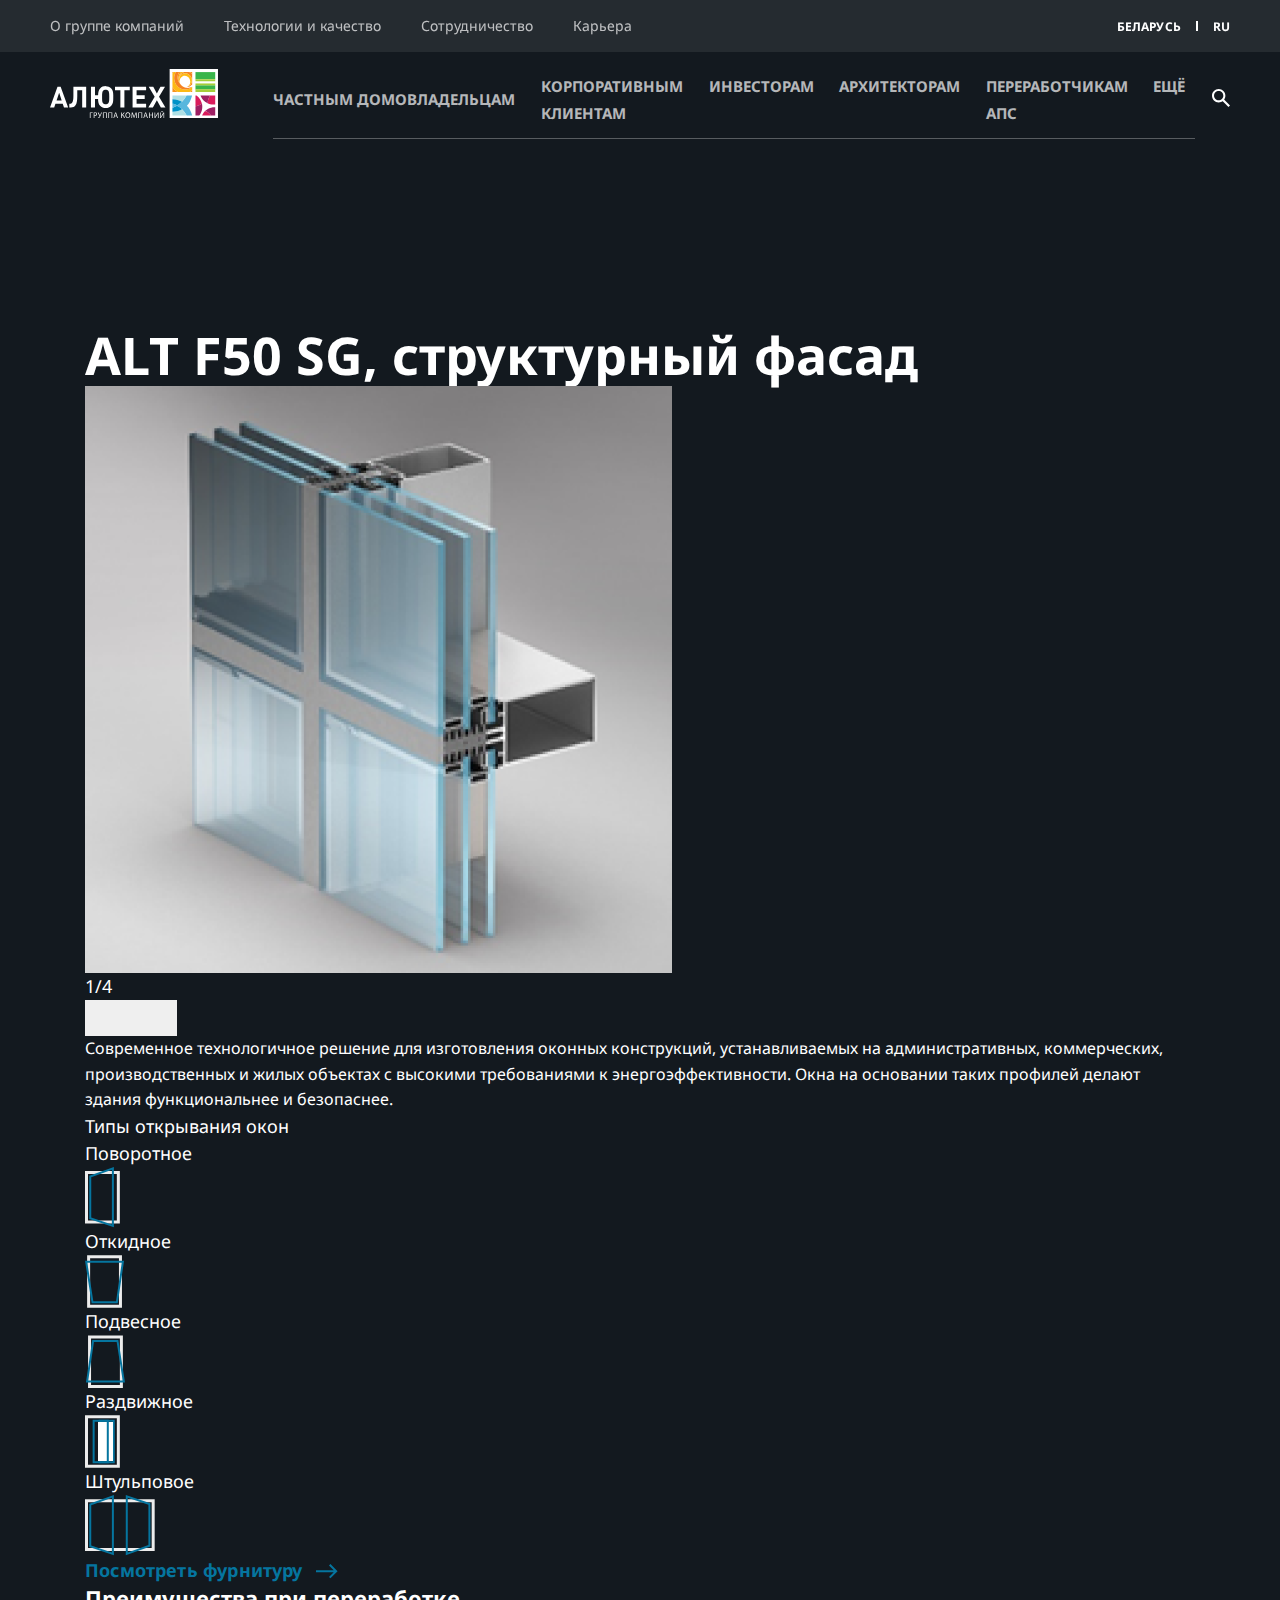
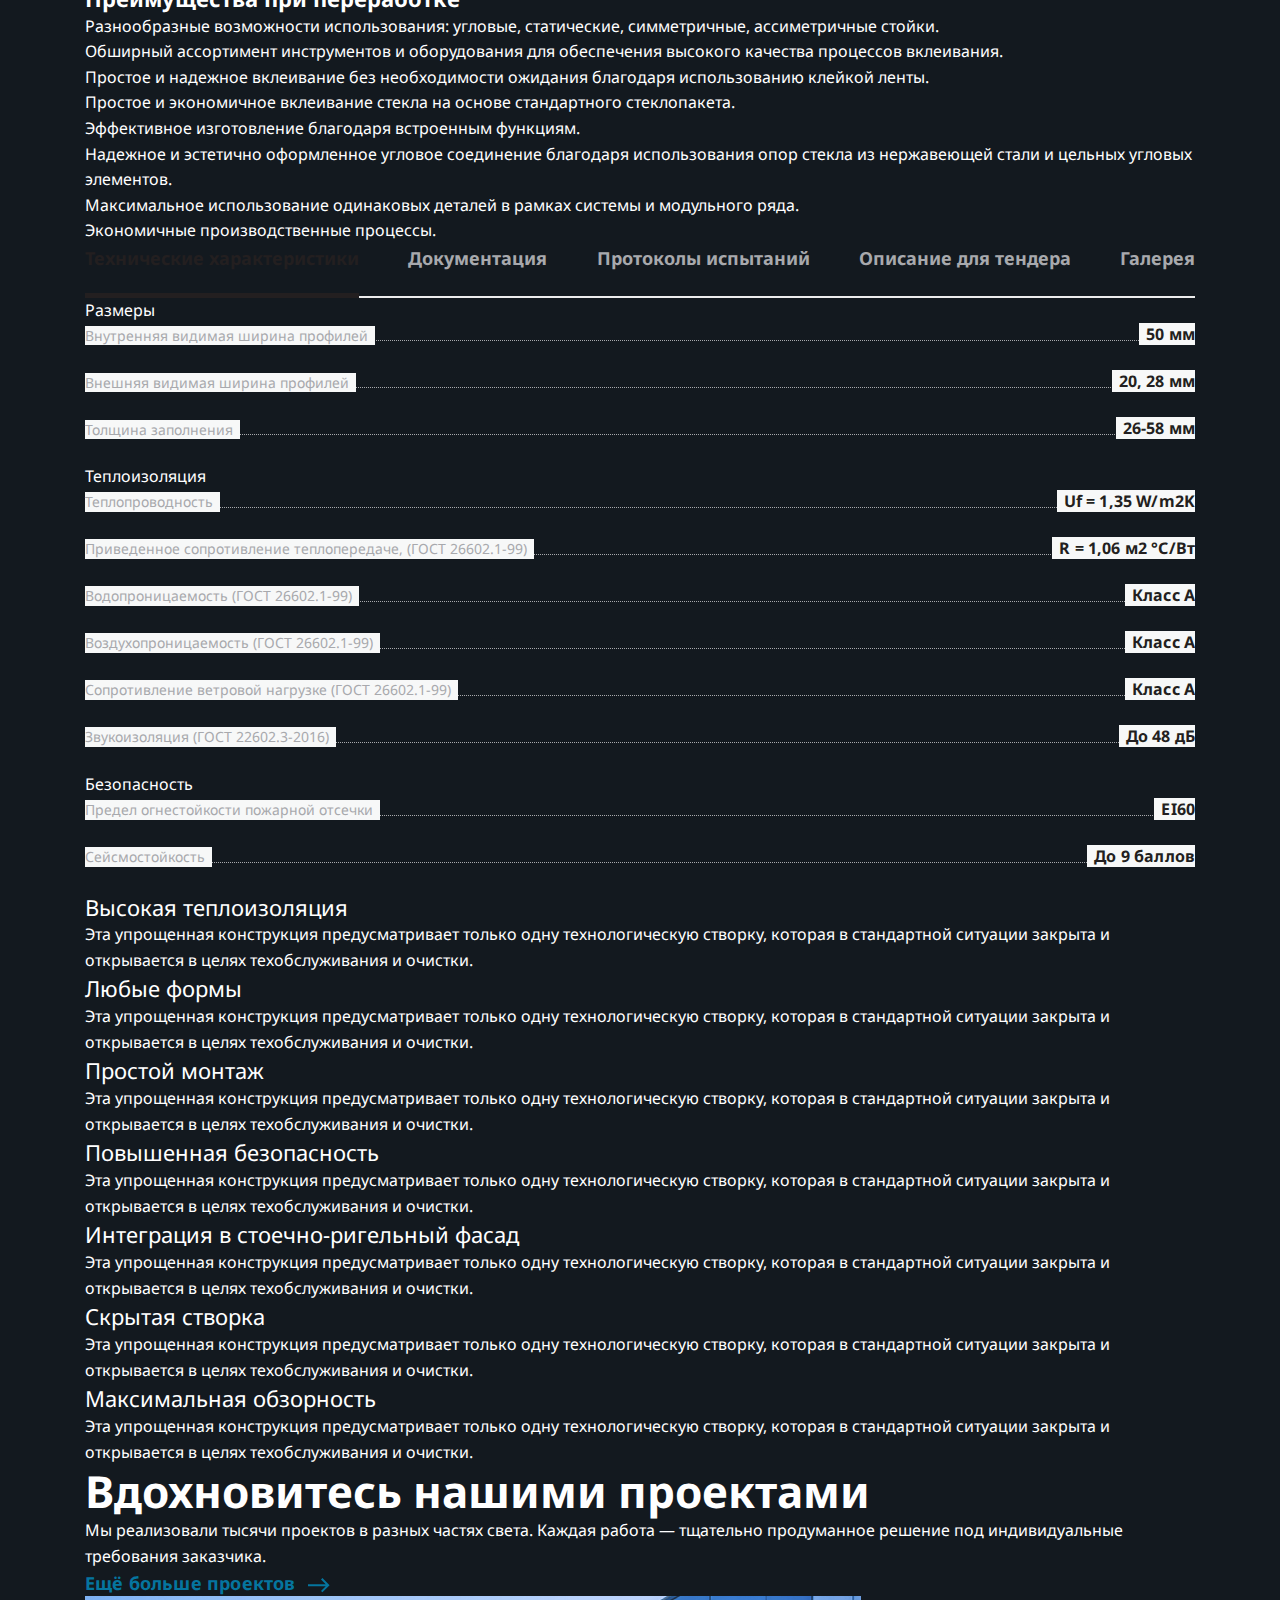
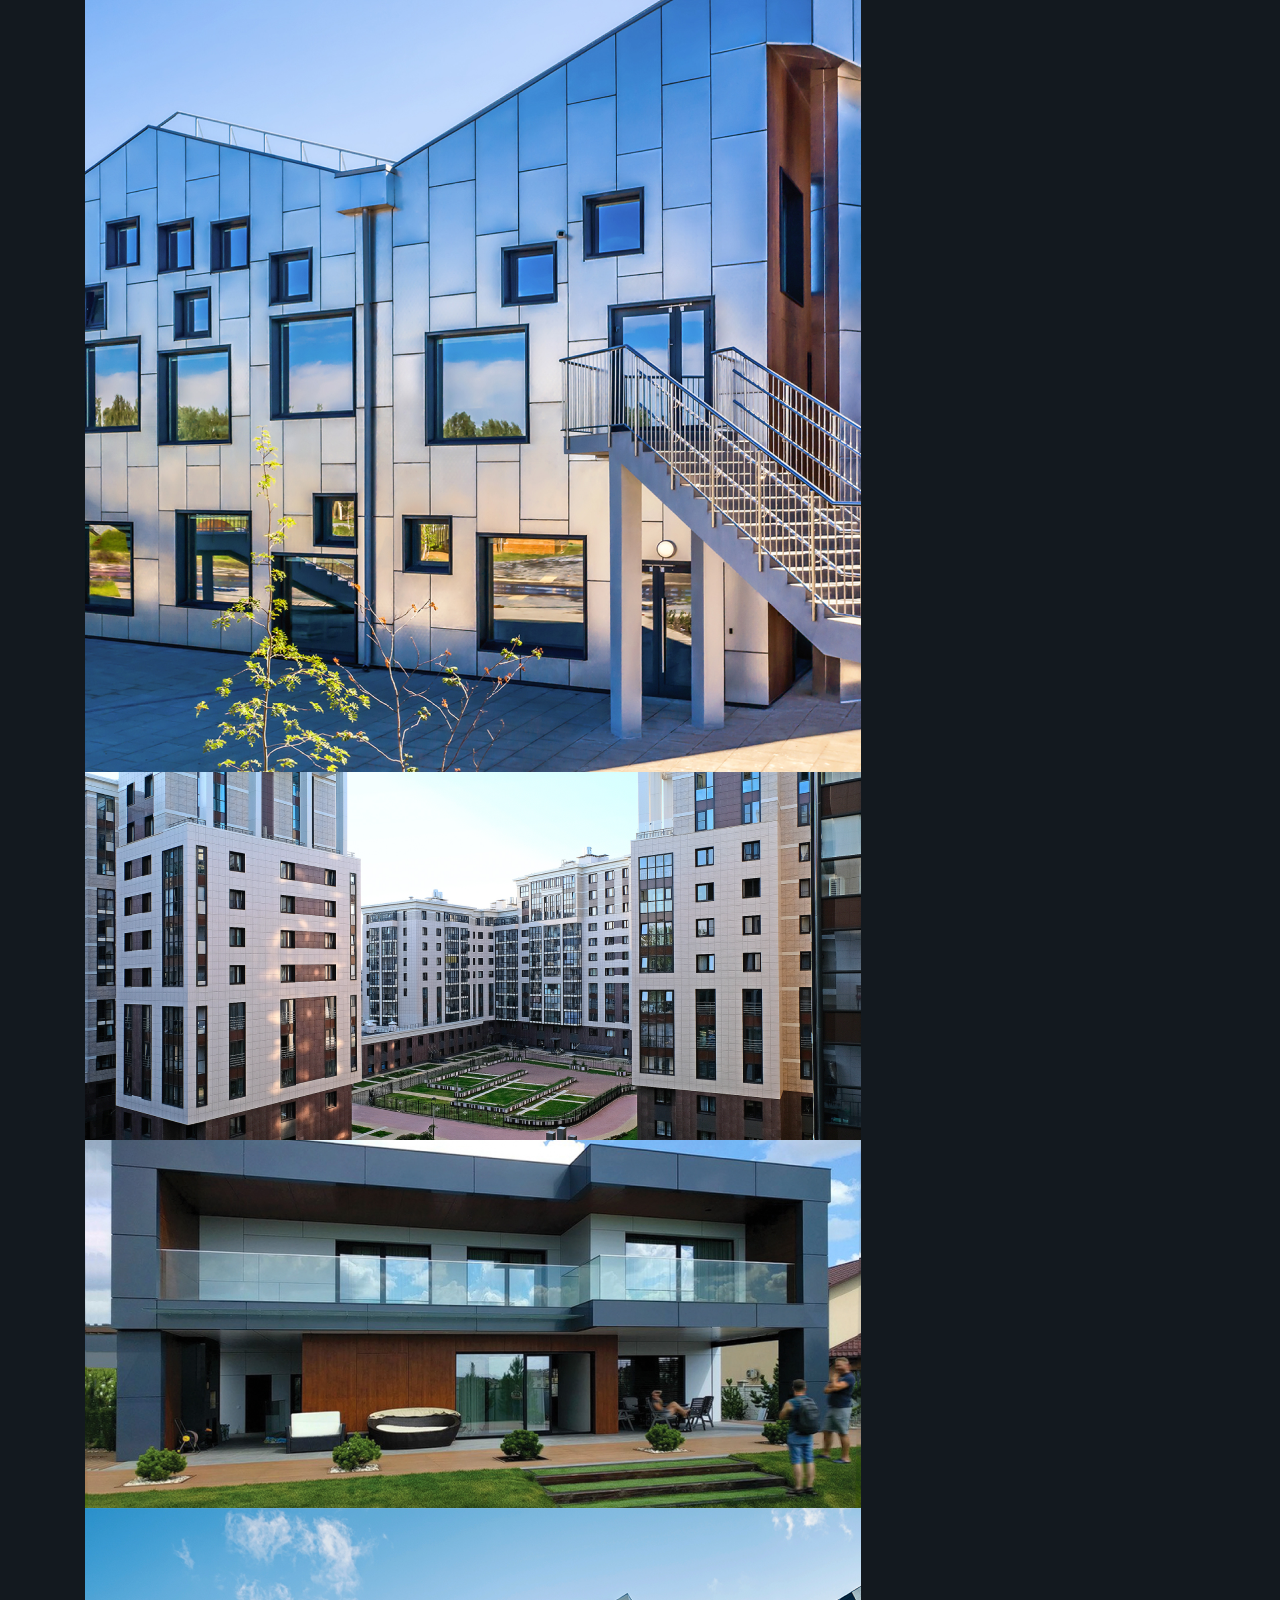
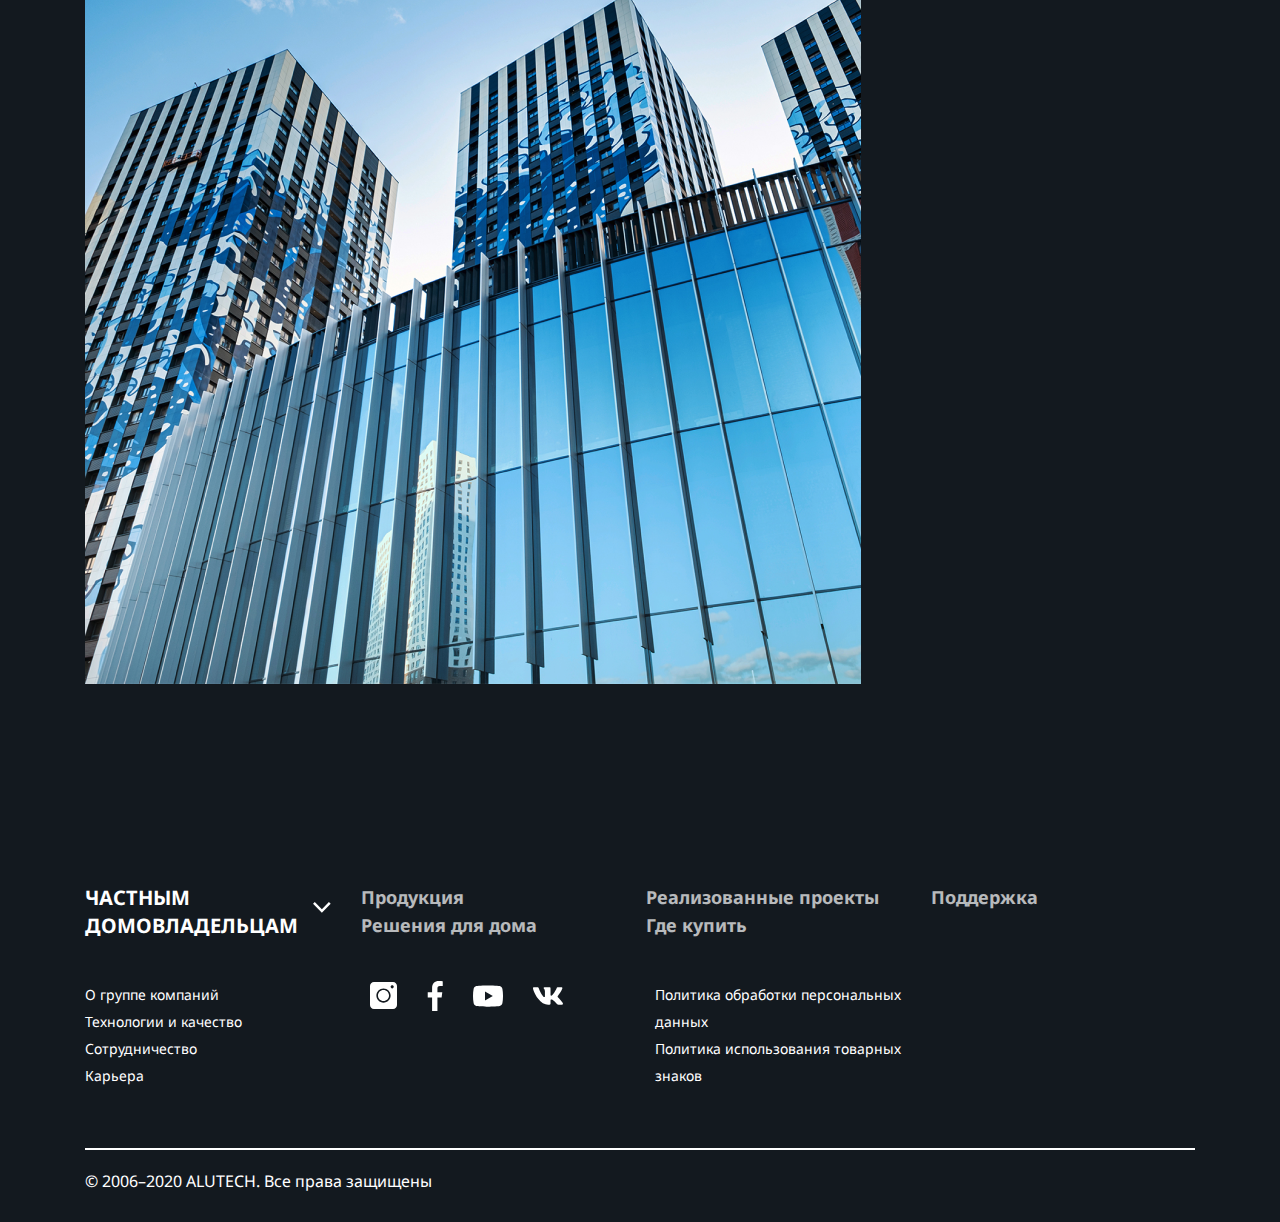
==== commit 72dc12ca: "test" ====
--- a/afs-card.html
+++ b/afs-card.html
@@ -1,4 +1,4 @@
-<!DOCTYPE html><html lang="en"><head><meta charset="utf-8"><title>Алютех</title><meta name="description" content="Алютех лучше всех!"><link href="./assets/css/vendors.29345441d89c830d0d9c.css" rel="stylesheet"><link href="./assets/css/app.29345441d89c830d0d9c.css" rel="stylesheet"></head><body class="afs-card-page"><div class="wrapper bg__for-header"><div class="bg__layer bg__layer--back"><div class="bg_img"><div class="bg_gr"></div></div></div><div id="app"><header><div class="header__top"><ul class="top-menu__left"><li class="top-menu__left-item"><a class="top-menu__link">О группе компаний</a></li><li class="top-menu__left-item"><a class="top-menu__link">Технологии и качество</a></li><li class="top-menu__left-item"><a class="top-menu__link">Сотрудничество</a></li><li class="top-menu__left-item"><a class="top-menu__link">Карьера</a></li></ul><div class="top-menu__right"><div class="dropdown"></div><div class="top-menu__right-item bold dropdown"><a class="dropdown-toggle" href="#" role="button" id="dropdownMenuCountry" data-bs-toggle="dropdown" aria-expanded="false">Беларусь</a><ul class="dropdown-menu dropdown-country" aria-labelledby="dropdownMenuCountry"><li><a class="selected dropdown-item" href="#">БЕЛАРУСЬ</a></li><li><a class="dropdown-item" href="#">УКРАИНА</a></li><li><a class="dropdown-item dropdown-item-not-margin" href="#">РОССИЯ</a></li></ul></div><div class="top-menu__right-gap"></div><div class="dropdown"></div><div class="top-menu__right-item bold dropdown"><a class="dropdown-toggle" href="#" role="button" id="dropdownMenuLang" data-bs-toggle="dropdown" aria-expanded="false">RU</a><ul class="dropdown-menu dropdown-lang" aria-labelledby="dropdownMenuLang"><li><a class="selected dropdown-item" href="#">RU</a></li><li><a class="dropdown-item" href="#">EN</a></li><li><a class="dropdown-item dropdown-item-not-margin" href="#">DE</a></li></ul></div></div></div><div class="header__main"><div class="header__logo"><img src="./assets/img/logo.svg"></div><div class="header__main-menu container"><div class="header__main-menu-block"><div class="header__main-line"><div class="header__main-menu-item"><div class="dropdown"><a class="bold dropdown-toggle" href="#" role="button" id="dropdownMenuActivity" data-bs-toggle="dropdown" aria-expanded="false">ЧАСТНЫМ ДОМОВЛАДЕЛЬЦАМ<ul class="dropdown-menu dropdown-act" aria-labelledby="dropdownMenuActivity"><li><a class="selected dropdown-item" href="#">ЧАСТНЫМ ДОМОВЛАДЕЛЬЦАМ</a></li><li><a class="dropdown-item" href="#">корпоративным клиентам</a></li><li><a class="dropdown-item" href="#">Инвесторам</a></li><li><a class="dropdown-item" href="#">Архитекторам</a></li><li><a class="dropdown-item" href="#">переработчикам АПС</a></li><li><a class="dropdown-item dropdown-item-not-margin" href="#">ДИЛЕРАМ РВА</a></li></ul></a></div></div><div class="header__search-input"><input class="search-input" type="text"></div><ul class="header__main-menu-items"><li class="header__main-menu-item"><a class="bold">КОРПОРАТИВНЫМ КЛИЕНТАМ</a></li><li class="header__main-menu-item"><a class="bold">ИНВЕСТОРАМ</a></li><li class="header__main-menu-item"><a class="bold">АРХИТЕКТОРАМ</a></li><li class="header__main-menu-item"><a class="bold">ПЕРЕРАБОТЧИКАМ АПС</a></li><li class="header__main-menu-item"><a class="bold">ЕЩЁ</a></li></ul></div></div></div><div class="header__search header__search-button"><svg width="20" height="20" viewBox="0 0 20 20" fill="none" xmlns="http://www.w3.org/2000/svg">
+<!DOCTYPE html><html lang="en"><head><meta charset="utf-8"><title>Алютех</title><meta name="viewport" content="width=device-width, initial-scale=1.0"><link href="./assets/css/vendors.9f10491bd0ea72f48743.css" rel="stylesheet"><link href="./assets/css/app.9f10491bd0ea72f48743.css" rel="stylesheet"></head><body class="afs-card-page"><div class="wrapper bg__for-header"><div class="bg__layer bg__layer--back"><div class="bg_img"><div class="bg_gr"></div></div></div><div id="app"><header><div class="header__top"><ul class="top-menu__left"><li class="top-menu__left-item"><a class="top-menu__link">О группе компаний</a></li><li class="top-menu__left-item"><a class="top-menu__link">Технологии и качество</a></li><li class="top-menu__left-item"><a class="top-menu__link">Сотрудничество</a></li><li class="top-menu__left-item"><a class="top-menu__link">Карьера</a></li></ul><div class="top-menu__right"><div class="dropdown"></div><div class="top-menu__right-item bold dropdown"><a class="dropdown-toggle" href="#" role="button" id="dropdownMenuCountry" data-bs-toggle="dropdown" aria-expanded="false">Беларусь</a><ul class="dropdown-menu dropdown-country" aria-labelledby="dropdownMenuCountry"><li><a class="selected dropdown-item" href="#">БЕЛАРУСЬ</a></li><li><a class="dropdown-item" href="#">УКРАИНА</a></li><li><a class="dropdown-item dropdown-item-not-margin" href="#">РОССИЯ</a></li></ul></div><div class="top-menu__right-gap"></div><div class="dropdown"></div><div class="top-menu__right-item bold dropdown"><a class="dropdown-toggle" href="#" role="button" id="dropdownMenuLang" data-bs-toggle="dropdown" aria-expanded="false">RU</a><ul class="dropdown-menu dropdown-lang" aria-labelledby="dropdownMenuLang"><li><a class="selected dropdown-item" href="#">RU</a></li><li><a class="dropdown-item" href="#">EN</a></li><li><a class="dropdown-item dropdown-item-not-margin" href="#">DE</a></li></ul></div></div></div><div class="header__main"><div class="header__logo"><img src="./assets/img/logo.svg"></div><div class="header__main-menu container"><div class="header__main-menu-block"><div class="header__main-line"><div class="header__main-menu-item"><div class="dropdown"><a class="bold dropdown-toggle" href="#" role="button" id="dropdownMenuActivity" data-bs-toggle="dropdown" aria-expanded="false">ЧАСТНЫМ ДОМОВЛАДЕЛЬЦАМ<ul class="dropdown-menu dropdown-act" aria-labelledby="dropdownMenuActivity"><li><a class="selected dropdown-item" href="#">ЧАСТНЫМ ДОМОВЛАДЕЛЬЦАМ</a></li><li><a class="dropdown-item" href="#">корпоративным клиентам</a></li><li><a class="dropdown-item" href="#">Инвесторам</a></li><li><a class="dropdown-item" href="#">Архитекторам</a></li><li><a class="dropdown-item" href="#">переработчикам АПС</a></li><li><a class="dropdown-item dropdown-item-not-margin" href="#">ДИЛЕРАМ РВА</a></li></ul></a></div></div><div class="header__search-input"><input class="search-input" type="text"></div><ul class="header__main-menu-items"><li class="header__main-menu-item"><a class="bold">КОРПОРАТИВНЫМ КЛИЕНТАМ</a></li><li class="header__main-menu-item"><a class="bold">ИНВЕСТОРАМ</a></li><li class="header__main-menu-item"><a class="bold">АРХИТЕКТОРАМ</a></li><li class="header__main-menu-item"><a class="bold">ПЕРЕРАБОТЧИКАМ АПС</a></li><li class="header__main-menu-item"><a class="bold">ЕЩЁ</a></li></ul></div></div></div><div class="header__search header__search-button"><svg width="20" height="20" viewBox="0 0 20 20" fill="none" xmlns="http://www.w3.org/2000/svg">
 <path d="M13.3848 11.6695L13.0263 12.2201L13.0703 12.2642C14.191 10.9663 14.8656 9.27959 14.8656 7.43284C14.8656 3.32762 11.538 0 7.43284 0C3.32767 0 0 3.32762 0 7.43284C0 11.5381 3.32762 14.8657 7.43284 14.8657C9.27959 14.8657 10.9663 14.191 12.2642 13.0761L11.6753 13.3905L18.2962 20L20 18.2962L13.3848 11.6695ZM7.43284 12.5786C4.59123 12.5786 2.28704 10.2744 2.28704 7.43284C2.28704 4.59123 4.59123 2.28704 7.43284 2.28704C10.2744 2.28704 12.5786 4.59123 12.5786 7.43284C12.5786 10.2744 10.2744 12.5786 7.43284 12.5786Z" fill="white"/>
 </svg></div></div></header><div class="content-wrapper"><div class="afs container"><h1 class="afs__title text_h1">ALT F50 SG, структурный фасад</h1><div class="afs-slider_block"><div class="slider_block__slider"><div class="slider__items"><img src="./assets/img/afs-card/afs_slider_item.png" alt=""></div><div class="slider__controls"><p class="controls__count">1/4</p><div class="controls__buttons"><button><svg width="34" height="34" viewBox="0 0 34 34" fill="none" xmlns="http://www.w3.org/2000/svg">
 <g clip-path="url(#clip0)">
@@ -234,4 +234,4 @@
 <path d="M-0.453134 15.7755L-0.453135 18.8691L27.3892 18.8691L20.0972 26.1612L22.3069 28.3709L33.3554 17.3223L22.3069 6.27379L20.0972 8.4835L27.3892 15.7755L-0.453134 15.7755Z" fill="#05759F"/>
 </svg></div></a></div><div class="our-projects__pics"><div class="our-projects__pics-row"><img src="./assets/img/afs-card/our-projects/1.png" alt=""><img src="./assets/img/afs-card/our-projects/3.png" alt=""></div><div class="our-projects__pics-row"><img src="./assets/img/afs-card/our-projects/2.png" alt=""><img src="./assets/img/afs-card/our-projects/4.png" alt=""></div></div></div></div></div><footer><div class="container"><div class="footer__top"><div class="footer__collapse-block footer__row dropdown"><a class="footer__collapse dropdown-toggle selected" href="#" role="button" id="dropdownMenuFooter" data-bs-toggle="dropdown" aria-expanded="false"><p class="collapse-title">ЧАСТНЫМ<br>ДОМОВЛАДЕЛЬЦАМ</p><svg width="18" height="11" viewBox="0 0 18 11" fill="none" xmlns="http://www.w3.org/2000/svg">
 <path d="M8.85972 7.13061L15.9196 0.0707236L17.6846 1.83569L8.85972 10.6605L0.0348704 1.8357L1.79984 0.070729L8.85972 7.13061Z" fill="white"/>
-</svg><ul class="dropdown-menu dropdown-act" aria-labelledby="dropdownMenuFooter"><li><a class="selected dropdown-item" href="#">ЧАСТНЫМ ДОМОВЛАДЕЛЬЦАМ</a></li><li><a class="dropdown-item" href="#">корпоративным клиентам</a></li><li><a class="dropdown-item" href="#">Инвесторам</a></li><li><a class="dropdown-item" href="#">Архитекторам</a></li><li><a class="dropdown-item" href="#">переработчикам АПС</a></li><li><a class="dropdown-item dropdown-item-not-margin" href="#">ДИЛЕРАМ РВА</a></li></ul></a></div><div class="footer__middle"><div class="footer__middle-menu first-row"><p class="footer__row"><a class="font_f22">О группе компаний</a></p><p class="footer__row"><a class="font_f22">Технологии и качество</a></p><p class="footer__row"><a class="font_f22">Сотрудничество</a></p><p class="footer__row"><a class="font_f22">Карьера</a></p></div></div><div class="footer__rigth-menu second-row"><div class="footer__politics-block footer__row"><p class="footer__row-no-gap"><a class="font_f22">Политика обработки персональных данных</a></p><p class="footer__row-no-gap"><a class="font_f22">Политика использования товарных знаков</a></p></div><ul class="footer__social-items footer__row"><li><a> <img src="./assets/img/footer_insta.svg"></a></li><li><a><img src="./assets/img/footer_facebook.svg"></a></li><li><a><img src="./assets/img/footer_youtube.svg"></a></li><li><a><img src="./assets/img/footer_vk.svg"></a></li></ul></div></div><div class="footer__bottom"><p class="footer__rights-block">© 2006–2020 ALUTECH. Все права защищены</p></div></div></footer></div></div><script type="text/javascript" src="./assets/js/vendors.29345441d89c830d0d9c.js"></script><script type="text/javascript" src="./assets/js/app.29345441d89c830d0d9c.js"></script></body></html>+</svg><ul class="dropdown-menu dropdown-act" aria-labelledby="dropdownMenuFooter"><li><a class="selected dropdown-item" href="#">ЧАСТНЫМ ДОМОВЛАДЕЛЬЦАМ</a></li><li><a class="dropdown-item" href="#">корпоративным клиентам</a></li><li><a class="dropdown-item" href="#">Инвесторам</a></li><li><a class="dropdown-item" href="#">Архитекторам</a></li><li><a class="dropdown-item" href="#">переработчикам АПС</a></li><li><a class="dropdown-item dropdown-item-not-margin" href="#">ДИЛЕРАМ РВА</a></li></ul></a></div><ul class="footer__top-menu"><li class="footer__row"><a>Продукция</a></li><li class="footer__row"><a>Реализованные проекты</a></li><li class="footer__row-no-gap"><a>Поддержка</a></li><li class="footer__row"><a>Решения для дома</a></li><li class="footer__row"><a>Где купить</a></li></ul></div><div class="footer__middle"><div class="footer__middle-menu first-row"><p class="footer__row"><a class="font_f22">О группе компаний</a></p><p class="footer__row"><a class="font_f22">Технологии и качество</a></p><p class="footer__row"><a class="font_f22">Сотрудничество</a></p><p class="footer__row"><a class="font_f22">Карьера</a></p></div><div class="footer__middle-menu second-row"><ul class="footer__social-items footer__row"><li><a> <img src="./assets/img/footer_insta.svg"></a></li><li><a><img src="./assets/img/footer_facebook.svg"></a></li><li><a><img src="./assets/img/footer_youtube.svg"></a></li><li><a><img src="./assets/img/footer_vk.svg"></a></li></ul></div><div class="footer__politics-block footer__row"><p class="footer__row-no-gap"><a class="font_f22">Политика обработки персональных данных</a></p><p class="footer__row-no-gap"><a class="font_f22">Политика использования товарных знаков</a></p></div></div><div class="footer__bottom"><p class="footer__rights-block">© 2006–2020 ALUTECH. Все права защищены</p></div></div></footer></div></div><script type="text/javascript" src="./assets/js/vendors.9f10491bd0ea72f48743.js"></script><script type="text/javascript" src="./assets/js/app.9f10491bd0ea72f48743.js"></script></body></html>--- a/assets/css/vendors.9f10491bd0ea72f48743.css
+++ b/assets/css/vendors.9f10491bd0ea72f48743.css
@@ -0,0 +1,533 @@
+/**
+ * Swiper 6.4.5
+ * Most modern mobile touch slider and framework with hardware accelerated transitions
+ * https://swiperjs.com
+ *
+ * Copyright 2014-2020 Vladimir Kharlampidi
+ *
+ * Released under the MIT License
+ *
+ * Released on: December 18, 2020
+ */
+
+@font-face {
+  font-family: 'swiper-icons';
+  src: url('data:application/font-woff;charset=utf-8;base64, [base64]//wADZ2x5ZgAAAywAAADMAAAD2MHtryVoZWFkAAABbAAAADAAAAA2E2+eoWhoZWEAAAGcAAAAHwAAACQC9gDzaG10eAAAAigAAAAZAAAArgJkABFsb2NhAAAC0AAAAFoAAABaFQAUGG1heHAAAAG8AAAAHwAAACAAcABAbmFtZQAAA/gAAAE5AAACXvFdBwlwb3N0AAAFNAAAAGIAAACE5s74hXjaY2BkYGAAYpf5Hu/j+W2+MnAzMYDAzaX6QjD6/4//Bxj5GA8AuRwMYGkAPywL13jaY2BkYGA88P8Agx4j+/8fQDYfA1AEBWgDAIB2BOoAeNpjYGRgYNBh4GdgYgABEMnIABJzYNADCQAACWgAsQB42mNgYfzCOIGBlYGB0YcxjYGBwR1Kf2WQZGhhYGBiYGVmgAFGBiQQkOaawtDAoMBQxXjg/wEGPcYDDA4wNUA2CCgwsAAAO4EL6gAAeNpj2M0gyAACqxgGNWBkZ2D4/wMA+xkDdgAAAHjaY2BgYGaAYBkGRgYQiAHyGMF8FgYHIM3DwMHABGQrMOgyWDLEM1T9/w8UBfEMgLzE////P/5//f/V/xv+r4eaAAeMbAxwIUYmIMHEgKYAYjUcsDAwsLKxc3BycfPw8jEQA/[base64]/uznmfPFBNODM2K7MTQ45YEAZqGP81AmGGcF3iPqOop0r1SPTaTbVkfUe4HXj97wYE+yNwWYxwWu4v1ugWHgo3S1XdZEVqWM7ET0cfnLGxWfkgR42o2PvWrDMBSFj/IHLaF0zKjRgdiVMwScNRAoWUoH78Y2icB/yIY09An6AH2Bdu/UB+yxopYshQiEvnvu0dURgDt8QeC8PDw7Fpji3fEA4z/PEJ6YOB5hKh4dj3EvXhxPqH/SKUY3rJ7srZ4FZnh1PMAtPhwP6fl2PMJMPDgeQ4rY8YT6Gzao0eAEA409DuggmTnFnOcSCiEiLMgxCiTI6Cq5DZUd3Qmp10vO0LaLTd2cjN4fOumlc7lUYbSQcZFkutRG7g6JKZKy0RmdLY680CDnEJ+UMkpFFe1RN7nxdVpXrC4aTtnaurOnYercZg2YVmLN/d/gczfEimrE/fs/bOuq29Zmn8tloORaXgZgGa78yO9/cnXm2BpaGvq25Dv9S4E9+5SIc9PqupJKhYFSSl47+Qcr1mYNAAAAeNptw0cKwkAAAMDZJA8Q7OUJvkLsPfZ6zFVERPy8qHh2YER+3i/BP83vIBLLySsoKimrqKqpa2hp6+jq6RsYGhmbmJqZSy0sraxtbO3sHRydnEMU4uR6yx7JJXveP7WrDycAAAAAAAH//wACeNpjYGRgYOABYhkgZgJCZgZNBkYGLQZtIJsFLMYAAAw3ALgAeNolizEKgDAQBCchRbC2sFER0YD6qVQiBCv/H9ezGI6Z5XBAw8CBK/m5iQQVauVbXLnOrMZv2oLdKFa8Pjuru2hJzGabmOSLzNMzvutpB3N42mNgZGBg4GKQYzBhYMxJLMlj4GBgAYow/P/PAJJhLM6sSoWKfWCAAwDAjgbRAAB42mNgYGBkAIIbCZo5IPrmUn0hGA0AO8EFTQAA') format('woff');
+  font-weight: 400;
+  font-style: normal;
+}
+:root {
+  --swiper-theme-color: #007aff;
+}
+.swiper-container {
+  margin-left: auto;
+  margin-right: auto;
+  position: relative;
+  overflow: hidden;
+  list-style: none;
+  padding: 0;
+  /* Fix of Webkit flickering */
+  z-index: 1;
+}
+.swiper-container-vertical > .swiper-wrapper {
+  flex-direction: column;
+}
+.swiper-wrapper {
+  position: relative;
+  width: 100%;
+  height: 100%;
+  z-index: 1;
+  display: flex;
+  transition-property: transform;
+  box-sizing: content-box;
+}
+.swiper-container-android .swiper-slide,
+.swiper-wrapper {
+  transform: translate3d(0px, 0, 0);
+}
+.swiper-container-multirow > .swiper-wrapper {
+  flex-wrap: wrap;
+}
+.swiper-container-multirow-column > .swiper-wrapper {
+  flex-wrap: wrap;
+  flex-direction: column;
+}
+.swiper-container-free-mode > .swiper-wrapper {
+  transition-timing-function: ease-out;
+  margin: 0 auto;
+}
+.swiper-slide {
+  flex-shrink: 0;
+  width: 100%;
+  height: 100%;
+  position: relative;
+  transition-property: transform;
+}
+.swiper-slide-invisible-blank {
+  visibility: hidden;
+}
+/* Auto Height */
+.swiper-container-autoheight,
+.swiper-container-autoheight .swiper-slide {
+  height: auto;
+}
+.swiper-container-autoheight .swiper-wrapper {
+  align-items: flex-start;
+  transition-property: transform, height;
+}
+/* 3D Effects */
+.swiper-container-3d {
+  perspective: 1200px;
+}
+.swiper-container-3d .swiper-wrapper,
+.swiper-container-3d .swiper-slide,
+.swiper-container-3d .swiper-slide-shadow-left,
+.swiper-container-3d .swiper-slide-shadow-right,
+.swiper-container-3d .swiper-slide-shadow-top,
+.swiper-container-3d .swiper-slide-shadow-bottom,
+.swiper-container-3d .swiper-cube-shadow {
+  transform-style: preserve-3d;
+}
+.swiper-container-3d .swiper-slide-shadow-left,
+.swiper-container-3d .swiper-slide-shadow-right,
+.swiper-container-3d .swiper-slide-shadow-top,
+.swiper-container-3d .swiper-slide-shadow-bottom {
+  position: absolute;
+  left: 0;
+  top: 0;
+  width: 100%;
+  height: 100%;
+  pointer-events: none;
+  z-index: 10;
+}
+.swiper-container-3d .swiper-slide-shadow-left {
+  background-image: linear-gradient(to left, rgba(0, 0, 0, 0.5), rgba(0, 0, 0, 0));
+}
+.swiper-container-3d .swiper-slide-shadow-right {
+  background-image: linear-gradient(to right, rgba(0, 0, 0, 0.5), rgba(0, 0, 0, 0));
+}
+.swiper-container-3d .swiper-slide-shadow-top {
+  background-image: linear-gradient(to top, rgba(0, 0, 0, 0.5), rgba(0, 0, 0, 0));
+}
+.swiper-container-3d .swiper-slide-shadow-bottom {
+  background-image: linear-gradient(to bottom, rgba(0, 0, 0, 0.5), rgba(0, 0, 0, 0));
+}
+/* CSS Mode */
+.swiper-container-css-mode > .swiper-wrapper {
+  overflow: auto;
+  scrollbar-width: none;
+  /* For Firefox */
+  -ms-overflow-style: none;
+  /* For Internet Explorer and Edge */
+}
+.swiper-container-css-mode > .swiper-wrapper::-webkit-scrollbar {
+  display: none;
+}
+.swiper-container-css-mode > .swiper-wrapper > .swiper-slide {
+  scroll-snap-align: start start;
+}
+.swiper-container-horizontal.swiper-container-css-mode > .swiper-wrapper {
+  scroll-snap-type: x mandatory;
+}
+.swiper-container-vertical.swiper-container-css-mode > .swiper-wrapper {
+  scroll-snap-type: y mandatory;
+}
+:root {
+  --swiper-navigation-size: 44px;
+  /*
+  --swiper-navigation-color: var(--swiper-theme-color);
+  */
+}
+.swiper-button-prev,
+.swiper-button-next {
+  position: absolute;
+  top: 50%;
+  width: calc(var(--swiper-navigation-size) / 44 * 27);
+  height: var(--swiper-navigation-size);
+  margin-top: calc(-1 * var(--swiper-navigation-size) / 2);
+  z-index: 10;
+  cursor: pointer;
+  display: flex;
+  align-items: center;
+  justify-content: center;
+  color: var(--swiper-navigation-color, var(--swiper-theme-color));
+}
+.swiper-button-prev.swiper-button-disabled,
+.swiper-button-next.swiper-button-disabled {
+  opacity: 0.35;
+  cursor: auto;
+  pointer-events: none;
+}
+.swiper-button-prev:after,
+.swiper-button-next:after {
+  font-family: swiper-icons;
+  font-size: var(--swiper-navigation-size);
+  text-transform: none !important;
+  letter-spacing: 0;
+  text-transform: none;
+  font-variant: initial;
+  line-height: 1;
+}
+.swiper-button-prev,
+.swiper-container-rtl .swiper-button-next {
+  left: 10px;
+  right: auto;
+}
+.swiper-button-prev:after,
+.swiper-container-rtl .swiper-button-next:after {
+  content: 'prev';
+}
+.swiper-button-next,
+.swiper-container-rtl .swiper-button-prev {
+  right: 10px;
+  left: auto;
+}
+.swiper-button-next:after,
+.swiper-container-rtl .swiper-button-prev:after {
+  content: 'next';
+}
+.swiper-button-prev.swiper-button-white,
+.swiper-button-next.swiper-button-white {
+  --swiper-navigation-color: #ffffff;
+}
+.swiper-button-prev.swiper-button-black,
+.swiper-button-next.swiper-button-black {
+  --swiper-navigation-color: #000000;
+}
+.swiper-button-lock {
+  display: none;
+}
+:root {
+  /*
+  --swiper-pagination-color: var(--swiper-theme-color);
+  */
+}
+.swiper-pagination {
+  position: absolute;
+  text-align: center;
+  transition: 300ms opacity;
+  transform: translate3d(0, 0, 0);
+  z-index: 10;
+}
+.swiper-pagination.swiper-pagination-hidden {
+  opacity: 0;
+}
+/* Common Styles */
+.swiper-pagination-fraction,
+.swiper-pagination-custom,
+.swiper-container-horizontal > .swiper-pagination-bullets {
+  bottom: 10px;
+  left: 0;
+  width: 100%;
+}
+/* Bullets */
+.swiper-pagination-bullets-dynamic {
+  overflow: hidden;
+  font-size: 0;
+}
+.swiper-pagination-bullets-dynamic .swiper-pagination-bullet {
+  transform: scale(0.33);
+  position: relative;
+}
+.swiper-pagination-bullets-dynamic .swiper-pagination-bullet-active {
+  transform: scale(1);
+}
+.swiper-pagination-bullets-dynamic .swiper-pagination-bullet-active-main {
+  transform: scale(1);
+}
+.swiper-pagination-bullets-dynamic .swiper-pagination-bullet-active-prev {
+  transform: scale(0.66);
+}
+.swiper-pagination-bullets-dynamic .swiper-pagination-bullet-active-prev-prev {
+  transform: scale(0.33);
+}
+.swiper-pagination-bullets-dynamic .swiper-pagination-bullet-active-next {
+  transform: scale(0.66);
+}
+.swiper-pagination-bullets-dynamic .swiper-pagination-bullet-active-next-next {
+  transform: scale(0.33);
+}
+.swiper-pagination-bullet {
+  width: 8px;
+  height: 8px;
+  display: inline-block;
+  border-radius: 100%;
+  background: #000;
+  opacity: 0.2;
+}
+button.swiper-pagination-bullet {
+  border: none;
+  margin: 0;
+  padding: 0;
+  box-shadow: none;
+  -webkit-appearance: none;
+     -moz-appearance: none;
+          appearance: none;
+}
+.swiper-pagination-clickable .swiper-pagination-bullet {
+  cursor: pointer;
+}
+.swiper-pagination-bullet-active {
+  opacity: 1;
+  background: var(--swiper-pagination-color, var(--swiper-theme-color));
+}
+.swiper-container-vertical > .swiper-pagination-bullets {
+  right: 10px;
+  top: 50%;
+  transform: translate3d(0px, -50%, 0);
+}
+.swiper-container-vertical > .swiper-pagination-bullets .swiper-pagination-bullet {
+  margin: 6px 0;
+  display: block;
+}
+.swiper-container-vertical > .swiper-pagination-bullets.swiper-pagination-bullets-dynamic {
+  top: 50%;
+  transform: translateY(-50%);
+  width: 8px;
+}
+.swiper-container-vertical > .swiper-pagination-bullets.swiper-pagination-bullets-dynamic .swiper-pagination-bullet {
+  display: inline-block;
+  transition: 200ms transform, 200ms top;
+}
+.swiper-container-horizontal > .swiper-pagination-bullets .swiper-pagination-bullet {
+  margin: 0 4px;
+}
+.swiper-container-horizontal > .swiper-pagination-bullets.swiper-pagination-bullets-dynamic {
+  left: 50%;
+  transform: translateX(-50%);
+  white-space: nowrap;
+}
+.swiper-container-horizontal > .swiper-pagination-bullets.swiper-pagination-bullets-dynamic .swiper-pagination-bullet {
+  transition: 200ms transform, 200ms left;
+}
+.swiper-container-horizontal.swiper-container-rtl > .swiper-pagination-bullets-dynamic .swiper-pagination-bullet {
+  transition: 200ms transform, 200ms right;
+}
+/* Progress */
+.swiper-pagination-progressbar {
+  background: rgba(0, 0, 0, 0.25);
+  position: absolute;
+}
+.swiper-pagination-progressbar .swiper-pagination-progressbar-fill {
+  background: var(--swiper-pagination-color, var(--swiper-theme-color));
+  position: absolute;
+  left: 0;
+  top: 0;
+  width: 100%;
+  height: 100%;
+  transform: scale(0);
+  transform-origin: left top;
+}
+.swiper-container-rtl .swiper-pagination-progressbar .swiper-pagination-progressbar-fill {
+  transform-origin: right top;
+}
+.swiper-container-horizontal > .swiper-pagination-progressbar,
+.swiper-container-vertical > .swiper-pagination-progressbar.swiper-pagination-progressbar-opposite {
+  width: 100%;
+  height: 4px;
+  left: 0;
+  top: 0;
+}
+.swiper-container-vertical > .swiper-pagination-progressbar,
+.swiper-container-horizontal > .swiper-pagination-progressbar.swiper-pagination-progressbar-opposite {
+  width: 4px;
+  height: 100%;
+  left: 0;
+  top: 0;
+}
+.swiper-pagination-white {
+  --swiper-pagination-color: #ffffff;
+}
+.swiper-pagination-black {
+  --swiper-pagination-color: #000000;
+}
+.swiper-pagination-lock {
+  display: none;
+}
+/* Scrollbar */
+.swiper-scrollbar {
+  border-radius: 10px;
+  position: relative;
+  -ms-touch-action: none;
+  background: rgba(0, 0, 0, 0.1);
+}
+.swiper-container-horizontal > .swiper-scrollbar {
+  position: absolute;
+  left: 1%;
+  bottom: 3px;
+  z-index: 50;
+  height: 5px;
+  width: 98%;
+}
+.swiper-container-vertical > .swiper-scrollbar {
+  position: absolute;
+  right: 3px;
+  top: 1%;
+  z-index: 50;
+  width: 5px;
+  height: 98%;
+}
+.swiper-scrollbar-drag {
+  height: 100%;
+  width: 100%;
+  position: relative;
+  background: rgba(0, 0, 0, 0.5);
+  border-radius: 10px;
+  left: 0;
+  top: 0;
+}
+.swiper-scrollbar-cursor-drag {
+  cursor: move;
+}
+.swiper-scrollbar-lock {
+  display: none;
+}
+.swiper-zoom-container {
+  width: 100%;
+  height: 100%;
+  display: flex;
+  justify-content: center;
+  align-items: center;
+  text-align: center;
+}
+.swiper-zoom-container > img,
+.swiper-zoom-container > svg,
+.swiper-zoom-container > canvas {
+  max-width: 100%;
+  max-height: 100%;
+  object-fit: contain;
+}
+.swiper-slide-zoomed {
+  cursor: move;
+}
+/* Preloader */
+:root {
+  /*
+  --swiper-preloader-color: var(--swiper-theme-color);
+  */
+}
+.swiper-lazy-preloader {
+  width: 42px;
+  height: 42px;
+  position: absolute;
+  left: 50%;
+  top: 50%;
+  margin-left: -21px;
+  margin-top: -21px;
+  z-index: 10;
+  transform-origin: 50%;
+  animation: swiper-preloader-spin 1s infinite linear;
+  box-sizing: border-box;
+  border: 4px solid var(--swiper-preloader-color, var(--swiper-theme-color));
+  border-radius: 50%;
+  border-top-color: transparent;
+}
+.swiper-lazy-preloader-white {
+  --swiper-preloader-color: #fff;
+}
+.swiper-lazy-preloader-black {
+  --swiper-preloader-color: #000;
+}
+@keyframes swiper-preloader-spin {
+  100% {
+    transform: rotate(360deg);
+  }
+}
+/* a11y */
+.swiper-container .swiper-notification {
+  position: absolute;
+  left: 0;
+  top: 0;
+  pointer-events: none;
+  opacity: 0;
+  z-index: -1000;
+}
+.swiper-container-fade.swiper-container-free-mode .swiper-slide {
+  transition-timing-function: ease-out;
+}
+.swiper-container-fade .swiper-slide {
+  pointer-events: none;
+  transition-property: opacity;
+}
+.swiper-container-fade .swiper-slide .swiper-slide {
+  pointer-events: none;
+}
+.swiper-container-fade .swiper-slide-active,
+.swiper-container-fade .swiper-slide-active .swiper-slide-active {
+  pointer-events: auto;
+}
+.swiper-container-cube {
+  overflow: visible;
+}
+.swiper-container-cube .swiper-slide {
+  pointer-events: none;
+  -webkit-backface-visibility: hidden;
+          backface-visibility: hidden;
+  z-index: 1;
+  visibility: hidden;
+  transform-origin: 0 0;
+  width: 100%;
+  height: 100%;
+}
+.swiper-container-cube .swiper-slide .swiper-slide {
+  pointer-events: none;
+}
+.swiper-container-cube.swiper-container-rtl .swiper-slide {
+  transform-origin: 100% 0;
+}
+.swiper-container-cube .swiper-slide-active,
+.swiper-container-cube .swiper-slide-active .swiper-slide-active {
+  pointer-events: auto;
+}
+.swiper-container-cube .swiper-slide-active,
+.swiper-container-cube .swiper-slide-next,
+.swiper-container-cube .swiper-slide-prev,
+.swiper-container-cube .swiper-slide-next + .swiper-slide {
+  pointer-events: auto;
+  visibility: visible;
+}
+.swiper-container-cube .swiper-slide-shadow-top,
+.swiper-container-cube .swiper-slide-shadow-bottom,
+.swiper-container-cube .swiper-slide-shadow-left,
+.swiper-container-cube .swiper-slide-shadow-right {
+  z-index: 0;
+  -webkit-backface-visibility: hidden;
+          backface-visibility: hidden;
+}
+.swiper-container-cube .swiper-cube-shadow {
+  position: absolute;
+  left: 0;
+  bottom: 0px;
+  width: 100%;
+  height: 100%;
+  background: #000;
+  opacity: 0.6;
+  -webkit-filter: blur(50px);
+  filter: blur(50px);
+  z-index: 0;
+}
+.swiper-container-flip {
+  overflow: visible;
+}
+.swiper-container-flip .swiper-slide {
+  pointer-events: none;
+  -webkit-backface-visibility: hidden;
+          backface-visibility: hidden;
+  z-index: 1;
+}
+.swiper-container-flip .swiper-slide .swiper-slide {
+  pointer-events: none;
+}
+.swiper-container-flip .swiper-slide-active,
+.swiper-container-flip .swiper-slide-active .swiper-slide-active {
+  pointer-events: auto;
+}
+.swiper-container-flip .swiper-slide-shadow-top,
+.swiper-container-flip .swiper-slide-shadow-bottom,
+.swiper-container-flip .swiper-slide-shadow-left,
+.swiper-container-flip .swiper-slide-shadow-right {
+  z-index: 0;
+  -webkit-backface-visibility: hidden;
+          backface-visibility: hidden;
+}
+
--- a/assets/css/app.9f10491bd0ea72f48743.css
+++ b/assets/css/app.9f10491bd0ea72f48743.css
@@ -0,0 +1,11655 @@
+@import url(https://fonts.googleapis.com/css2?family=Noto+Sans:ital,wght@0,400;0,700;1,400;1,700&display=swap);
+/*!
+ * Bootstrap v5.0.0-beta1 (https://getbootstrap.com/)
+ * Copyright 2011-2020 The Bootstrap Authors
+ * Copyright 2011-2020 Twitter, Inc.
+ * Licensed under MIT (https://github.com/twbs/bootstrap/blob/main/LICENSE)
+ */
+:root {
+  --bs-blue: #0d6efd;
+  --bs-indigo: #6610f2;
+  --bs-purple: #6f42c1;
+  --bs-pink: #d63384;
+  --bs-red: #dc3545;
+  --bs-orange: #fd7e14;
+  --bs-yellow: #ffc107;
+  --bs-green: #198754;
+  --bs-teal: #20c997;
+  --bs-cyan: #0dcaf0;
+  --bs-white: #fff;
+  --bs-gray: #6c757d;
+  --bs-gray-dark: #343a40;
+  --bs-primary: #0d6efd;
+  --bs-secondary: #6c757d;
+  --bs-success: #198754;
+  --bs-info: #0dcaf0;
+  --bs-warning: #ffc107;
+  --bs-danger: #dc3545;
+  --bs-light: #f8f9fa;
+  --bs-dark: #212529;
+  --bs-font-sans-serif: system-ui, -apple-system, "Segoe UI", Roboto, "Helvetica Neue", Arial, "Noto Sans", "Liberation Sans", sans-serif, "Apple Color Emoji", "Segoe UI Emoji", "Segoe UI Symbol", "Noto Color Emoji";
+  --bs-font-monospace: SFMono-Regular, Menlo, Monaco, Consolas, "Liberation Mono", "Courier New", monospace;
+  --bs-gradient: linear-gradient(180deg, rgba(255, 255, 255, 0.15), rgba(255, 255, 255, 0)); }
+
+*,
+*::before,
+*::after {
+  box-sizing: border-box; }
+
+@media (prefers-reduced-motion: no-preference) {
+  :root {
+    scroll-behavior: smooth; } }
+
+body {
+  margin: 0;
+  font-family: var(--bs-font-sans-serif);
+  font-size: 1rem;
+  font-weight: 400;
+  line-height: 1.5;
+  color: #212529;
+  background-color: #fff;
+  -webkit-text-size-adjust: 100%;
+  -webkit-tap-highlight-color: rgba(0, 0, 0, 0); }
+
+[tabindex="-1"]:focus:not(:focus-visible) {
+  outline: 0 !important; }
+
+hr {
+  margin: 1rem 0;
+  color: inherit;
+  background-color: currentColor;
+  border: 0;
+  opacity: 0.25; }
+
+hr:not([size]) {
+  height: 1px; }
+
+h1, .h1, h2, .h2, h3, .h3, h4, .h4, h5, .h5, h6, .h6 {
+  margin-top: 0;
+  margin-bottom: 0.5rem;
+  font-weight: 500;
+  line-height: 1.2; }
+
+h1, .h1 {
+  font-size: calc(1.375rem + 1.5vw); }
+  @media (min-width: 1200px) {
+    h1, .h1 {
+      font-size: 2.5rem; } }
+
+h2, .h2 {
+  font-size: calc(1.325rem + 0.9vw); }
+  @media (min-width: 1200px) {
+    h2, .h2 {
+      font-size: 2rem; } }
+
+h3, .h3 {
+  font-size: calc(1.3rem + 0.6vw); }
+  @media (min-width: 1200px) {
+    h3, .h3 {
+      font-size: 1.75rem; } }
+
+h4, .h4 {
+  font-size: calc(1.275rem + 0.3vw); }
+  @media (min-width: 1200px) {
+    h4, .h4 {
+      font-size: 1.5rem; } }
+
+h5, .h5 {
+  font-size: 1.25rem; }
+
+h6, .h6 {
+  font-size: 1rem; }
+
+p {
+  margin-top: 0;
+  margin-bottom: 1rem; }
+
+abbr[title],
+abbr[data-bs-original-title] {
+  text-decoration: underline;
+  text-decoration: underline dotted;
+  cursor: help;
+  text-decoration-skip-ink: none; }
+
+address {
+  margin-bottom: 1rem;
+  font-style: normal;
+  line-height: inherit; }
+
+ol,
+ul {
+  padding-left: 2rem; }
+
+ol,
+ul,
+dl {
+  margin-top: 0;
+  margin-bottom: 1rem; }
+
+ol ol,
+ul ul,
+ol ul,
+ul ol {
+  margin-bottom: 0; }
+
+dt {
+  font-weight: 700; }
+
+dd {
+  margin-bottom: .5rem;
+  margin-left: 0; }
+
+blockquote {
+  margin: 0 0 1rem; }
+
+b,
+strong {
+  font-weight: bolder; }
+
+small, .small {
+  font-size: 0.875em; }
+
+mark, .mark {
+  padding: 0.2em;
+  background-color: #fcf8e3; }
+
+sub,
+sup {
+  position: relative;
+  font-size: 0.75em;
+  line-height: 0;
+  vertical-align: baseline; }
+
+sub {
+  bottom: -.25em; }
+
+sup {
+  top: -.5em; }
+
+a {
+  color: #0d6efd;
+  text-decoration: underline; }
+  a:hover {
+    color: #0a58ca; }
+
+a:not([href]):not([class]), a:not([href]):not([class]):hover {
+  color: inherit;
+  text-decoration: none; }
+
+pre,
+code,
+kbd,
+samp {
+  font-family: var(--bs-font-monospace);
+  font-size: 1em;
+  direction: ltr /* rtl:ignore */;
+  unicode-bidi: bidi-override; }
+
+pre {
+  display: block;
+  margin-top: 0;
+  margin-bottom: 1rem;
+  overflow: auto;
+  font-size: 0.875em; }
+  pre code {
+    font-size: inherit;
+    color: inherit;
+    word-break: normal; }
+
+code {
+  font-size: 0.875em;
+  color: #d63384;
+  word-wrap: break-word; }
+  a > code {
+    color: inherit; }
+
+kbd {
+  padding: 0.2rem 0.4rem;
+  font-size: 0.875em;
+  color: #fff;
+  background-color: #212529;
+  border-radius: 0.2rem; }
+  kbd kbd {
+    padding: 0;
+    font-size: 1em;
+    font-weight: 700; }
+
+figure {
+  margin: 0 0 1rem; }
+
+img,
+svg {
+  vertical-align: middle; }
+
+table {
+  caption-side: bottom;
+  border-collapse: collapse; }
+
+caption {
+  padding-top: 0.5rem;
+  padding-bottom: 0.5rem;
+  color: #6c757d;
+  text-align: left; }
+
+th {
+  text-align: inherit;
+  text-align: -webkit-match-parent; }
+
+thead,
+tbody,
+tfoot,
+tr,
+td,
+th {
+  border-color: inherit;
+  border-style: solid;
+  border-width: 0; }
+
+label {
+  display: inline-block; }
+
+button {
+  border-radius: 0; }
+
+button:focus {
+  outline: dotted 1px;
+  outline: -webkit-focus-ring-color auto 5px; }
+
+input,
+button,
+select,
+optgroup,
+textarea {
+  margin: 0;
+  font-family: inherit;
+  font-size: inherit;
+  line-height: inherit; }
+
+button,
+select {
+  text-transform: none; }
+
+[role="button"] {
+  cursor: pointer; }
+
+select {
+  word-wrap: normal; }
+
+[list]::-webkit-calendar-picker-indicator {
+  display: none; }
+
+button,
+[type="button"],
+[type="reset"],
+[type="submit"] {
+  -webkit-appearance: button; }
+  button:not(:disabled),
+  [type="button"]:not(:disabled),
+  [type="reset"]:not(:disabled),
+  [type="submit"]:not(:disabled) {
+    cursor: pointer; }
+
+::-moz-focus-inner {
+  padding: 0;
+  border-style: none; }
+
+textarea {
+  resize: vertical; }
+
+fieldset {
+  min-width: 0;
+  padding: 0;
+  margin: 0;
+  border: 0; }
+
+legend {
+  float: left;
+  width: 100%;
+  padding: 0;
+  margin-bottom: 0.5rem;
+  font-size: calc(1.275rem + 0.3vw);
+  line-height: inherit; }
+  @media (min-width: 1200px) {
+    legend {
+      font-size: 1.5rem; } }
+  legend + * {
+    clear: left; }
+
+::-webkit-datetime-edit-fields-wrapper,
+::-webkit-datetime-edit-text,
+::-webkit-datetime-edit-minute,
+::-webkit-datetime-edit-hour-field,
+::-webkit-datetime-edit-day-field,
+::-webkit-datetime-edit-month-field,
+::-webkit-datetime-edit-year-field {
+  padding: 0; }
+
+::-webkit-inner-spin-button {
+  height: auto; }
+
+[type="search"] {
+  outline-offset: -2px;
+  -webkit-appearance: textfield; }
+
+/* rtl:raw:
+[type="tel"],
+[type="url"],
+[type="email"],
+[type="number"] {
+  direction: ltr;
+}
+*/
+::-webkit-search-decoration {
+  -webkit-appearance: none; }
+
+::-webkit-color-swatch-wrapper {
+  padding: 0; }
+
+::file-selector-button {
+  font: inherit; }
+
+::-webkit-file-upload-button {
+  font: inherit;
+  -webkit-appearance: button; }
+
+output {
+  display: inline-block; }
+
+iframe {
+  border: 0; }
+
+summary {
+  display: list-item;
+  cursor: pointer; }
+
+progress {
+  vertical-align: baseline; }
+
+[hidden] {
+  display: none !important; }
+
+.lead {
+  font-size: 1.25rem;
+  font-weight: 300; }
+
+.display-1 {
+  font-size: calc(1.625rem + 4.5vw);
+  font-weight: 300;
+  line-height: 1.2; }
+  @media (min-width: 1200px) {
+    .display-1 {
+      font-size: 5rem; } }
+
+.display-2 {
+  font-size: calc(1.575rem + 3.9vw);
+  font-weight: 300;
+  line-height: 1.2; }
+  @media (min-width: 1200px) {
+    .display-2 {
+      font-size: 4.5rem; } }
+
+.display-3 {
+  font-size: calc(1.525rem + 3.3vw);
+  font-weight: 300;
+  line-height: 1.2; }
+  @media (min-width: 1200px) {
+    .display-3 {
+      font-size: 4rem; } }
+
+.display-4 {
+  font-size: calc(1.475rem + 2.7vw);
+  font-weight: 300;
+  line-height: 1.2; }
+  @media (min-width: 1200px) {
+    .display-4 {
+      font-size: 3.5rem; } }
+
+.display-5 {
+  font-size: calc(1.425rem + 2.1vw);
+  font-weight: 300;
+  line-height: 1.2; }
+  @media (min-width: 1200px) {
+    .display-5 {
+      font-size: 3rem; } }
+
+.display-6 {
+  font-size: calc(1.375rem + 1.5vw);
+  font-weight: 300;
+  line-height: 1.2; }
+  @media (min-width: 1200px) {
+    .display-6 {
+      font-size: 2.5rem; } }
+
+.list-unstyled {
+  padding-left: 0;
+  list-style: none; }
+
+.list-inline {
+  padding-left: 0;
+  list-style: none; }
+
+.list-inline-item {
+  display: inline-block; }
+  .list-inline-item:not(:last-child) {
+    margin-right: 0.5rem; }
+
+.initialism {
+  font-size: 0.875em;
+  text-transform: uppercase; }
+
+.blockquote {
+  margin-bottom: 1rem;
+  font-size: 1.25rem; }
+  .blockquote > :last-child {
+    margin-bottom: 0; }
+
+.blockquote-footer {
+  margin-top: -1rem;
+  margin-bottom: 1rem;
+  font-size: 0.875em;
+  color: #6c757d; }
+  .blockquote-footer::before {
+    content: "\2014\00A0"; }
+
+.img-fluid {
+  max-width: 100%;
+  height: auto; }
+
+.img-thumbnail {
+  padding: 0.25rem;
+  background-color: #fff;
+  border: 1px solid #dee2e6;
+  border-radius: 0.25rem;
+  max-width: 100%;
+  height: auto; }
+
+.figure {
+  display: inline-block; }
+
+.figure-img {
+  margin-bottom: 0.5rem;
+  line-height: 1; }
+
+.figure-caption {
+  font-size: 0.875em;
+  color: #6c757d; }
+
+.container,
+.container-fluid,
+.container-sm,
+.container-md,
+.container-lg,
+.container-xl,
+.container-xxl {
+  width: 100%;
+  padding-right: var(--bs-gutter-x, 0.75rem);
+  padding-left: var(--bs-gutter-x, 0.75rem);
+  margin-right: auto;
+  margin-left: auto; }
+
+@media (min-width: 576px) {
+  .container, .container-sm {
+    max-width: 540px; } }
+
+@media (min-width: 768px) {
+  .container, .container-sm, .container-md {
+    max-width: 720px; } }
+
+@media (min-width: 992px) {
+  .container, .container-sm, .container-md, .container-lg {
+    max-width: 960px; } }
+
+@media (min-width: 1200px) {
+  .container, .container-sm, .container-md, .container-lg, .container-xl {
+    max-width: 1140px; } }
+
+@media (min-width: 1400px) {
+  .container, .container-sm, .container-md, .container-lg, .container-xl, .container-xxl {
+    max-width: 1320px; } }
+
+.row {
+  --bs-gutter-x: 1.5rem;
+  --bs-gutter-y: 0;
+  display: flex;
+  flex-wrap: wrap;
+  margin-top: calc(var(--bs-gutter-y) * -1);
+  margin-right: calc(var(--bs-gutter-x) / -2);
+  margin-left: calc(var(--bs-gutter-x) / -2); }
+  .row > * {
+    flex-shrink: 0;
+    width: 100%;
+    max-width: 100%;
+    padding-right: calc(var(--bs-gutter-x) / 2);
+    padding-left: calc(var(--bs-gutter-x) / 2);
+    margin-top: var(--bs-gutter-y); }
+
+.col {
+  flex: 1 0 0%; }
+
+.row-cols-auto > * {
+  flex: 0 0 auto;
+  width: auto; }
+
+.row-cols-1 > * {
+  flex: 0 0 auto;
+  width: 100%; }
+
+.row-cols-2 > * {
+  flex: 0 0 auto;
+  width: 50%; }
+
+.row-cols-3 > * {
+  flex: 0 0 auto;
+  width: 33.33333%; }
+
+.row-cols-4 > * {
+  flex: 0 0 auto;
+  width: 25%; }
+
+.row-cols-5 > * {
+  flex: 0 0 auto;
+  width: 20%; }
+
+.row-cols-6 > * {
+  flex: 0 0 auto;
+  width: 16.66667%; }
+
+.col-auto {
+  flex: 0 0 auto;
+  width: auto; }
+
+.col-1 {
+  flex: 0 0 auto;
+  width: 8.33333%; }
+
+.col-2 {
+  flex: 0 0 auto;
+  width: 16.66667%; }
+
+.col-3 {
+  flex: 0 0 auto;
+  width: 25%; }
+
+.col-4 {
+  flex: 0 0 auto;
+  width: 33.33333%; }
+
+.col-5 {
+  flex: 0 0 auto;
+  width: 41.66667%; }
+
+.col-6 {
+  flex: 0 0 auto;
+  width: 50%; }
+
+.col-7 {
+  flex: 0 0 auto;
+  width: 58.33333%; }
+
+.col-8 {
+  flex: 0 0 auto;
+  width: 66.66667%; }
+
+.col-9 {
+  flex: 0 0 auto;
+  width: 75%; }
+
+.col-10 {
+  flex: 0 0 auto;
+  width: 83.33333%; }
+
+.col-11 {
+  flex: 0 0 auto;
+  width: 91.66667%; }
+
+.col-12 {
+  flex: 0 0 auto;
+  width: 100%; }
+
+.offset-1 {
+  margin-left: 8.33333%; }
+
+.offset-2 {
+  margin-left: 16.66667%; }
+
+.offset-3 {
+  margin-left: 25%; }
+
+.offset-4 {
+  margin-left: 33.33333%; }
+
+.offset-5 {
+  margin-left: 41.66667%; }
+
+.offset-6 {
+  margin-left: 50%; }
+
+.offset-7 {
+  margin-left: 58.33333%; }
+
+.offset-8 {
+  margin-left: 66.66667%; }
+
+.offset-9 {
+  margin-left: 75%; }
+
+.offset-10 {
+  margin-left: 83.33333%; }
+
+.offset-11 {
+  margin-left: 91.66667%; }
+
+.g-0,
+.gx-0 {
+  --bs-gutter-x: 0; }
+
+.g-0,
+.gy-0 {
+  --bs-gutter-y: 0; }
+
+.g-1,
+.gx-1 {
+  --bs-gutter-x: 0.25rem; }
+
+.g-1,
+.gy-1 {
+  --bs-gutter-y: 0.25rem; }
+
+.g-2,
+.gx-2 {
+  --bs-gutter-x: 0.5rem; }
+
+.g-2,
+.gy-2 {
+  --bs-gutter-y: 0.5rem; }
+
+.g-3,
+.gx-3 {
+  --bs-gutter-x: 1rem; }
+
+.g-3,
+.gy-3 {
+  --bs-gutter-y: 1rem; }
+
+.g-4,
+.gx-4 {
+  --bs-gutter-x: 1.5rem; }
+
+.g-4,
+.gy-4 {
+  --bs-gutter-y: 1.5rem; }
+
+.g-5,
+.gx-5 {
+  --bs-gutter-x: 3rem; }
+
+.g-5,
+.gy-5 {
+  --bs-gutter-y: 3rem; }
+
+@media (min-width: 576px) {
+  .col-sm {
+    flex: 1 0 0%; }
+  .row-cols-sm-auto > * {
+    flex: 0 0 auto;
+    width: auto; }
+  .row-cols-sm-1 > * {
+    flex: 0 0 auto;
+    width: 100%; }
+  .row-cols-sm-2 > * {
+    flex: 0 0 auto;
+    width: 50%; }
+  .row-cols-sm-3 > * {
+    flex: 0 0 auto;
+    width: 33.33333%; }
+  .row-cols-sm-4 > * {
+    flex: 0 0 auto;
+    width: 25%; }
+  .row-cols-sm-5 > * {
+    flex: 0 0 auto;
+    width: 20%; }
+  .row-cols-sm-6 > * {
+    flex: 0 0 auto;
+    width: 16.66667%; }
+  .col-sm-auto {
+    flex: 0 0 auto;
+    width: auto; }
+  .col-sm-1 {
+    flex: 0 0 auto;
+    width: 8.33333%; }
+  .col-sm-2 {
+    flex: 0 0 auto;
+    width: 16.66667%; }
+  .col-sm-3 {
+    flex: 0 0 auto;
+    width: 25%; }
+  .col-sm-4 {
+    flex: 0 0 auto;
+    width: 33.33333%; }
+  .col-sm-5 {
+    flex: 0 0 auto;
+    width: 41.66667%; }
+  .col-sm-6 {
+    flex: 0 0 auto;
+    width: 50%; }
+  .col-sm-7 {
+    flex: 0 0 auto;
+    width: 58.33333%; }
+  .col-sm-8 {
+    flex: 0 0 auto;
+    width: 66.66667%; }
+  .col-sm-9 {
+    flex: 0 0 auto;
+    width: 75%; }
+  .col-sm-10 {
+    flex: 0 0 auto;
+    width: 83.33333%; }
+  .col-sm-11 {
+    flex: 0 0 auto;
+    width: 91.66667%; }
+  .col-sm-12 {
+    flex: 0 0 auto;
+    width: 100%; }
+  .offset-sm-0 {
+    margin-left: 0; }
+  .offset-sm-1 {
+    margin-left: 8.33333%; }
+  .offset-sm-2 {
+    margin-left: 16.66667%; }
+  .offset-sm-3 {
+    margin-left: 25%; }
+  .offset-sm-4 {
+    margin-left: 33.33333%; }
+  .offset-sm-5 {
+    margin-left: 41.66667%; }
+  .offset-sm-6 {
+    margin-left: 50%; }
+  .offset-sm-7 {
+    margin-left: 58.33333%; }
+  .offset-sm-8 {
+    margin-left: 66.66667%; }
+  .offset-sm-9 {
+    margin-left: 75%; }
+  .offset-sm-10 {
+    margin-left: 83.33333%; }
+  .offset-sm-11 {
+    margin-left: 91.66667%; }
+  .g-sm-0,
+  .gx-sm-0 {
+    --bs-gutter-x: 0; }
+  .g-sm-0,
+  .gy-sm-0 {
+    --bs-gutter-y: 0; }
+  .g-sm-1,
+  .gx-sm-1 {
+    --bs-gutter-x: 0.25rem; }
+  .g-sm-1,
+  .gy-sm-1 {
+    --bs-gutter-y: 0.25rem; }
+  .g-sm-2,
+  .gx-sm-2 {
+    --bs-gutter-x: 0.5rem; }
+  .g-sm-2,
+  .gy-sm-2 {
+    --bs-gutter-y: 0.5rem; }
+  .g-sm-3,
+  .gx-sm-3 {
+    --bs-gutter-x: 1rem; }
+  .g-sm-3,
+  .gy-sm-3 {
+    --bs-gutter-y: 1rem; }
+  .g-sm-4,
+  .gx-sm-4 {
+    --bs-gutter-x: 1.5rem; }
+  .g-sm-4,
+  .gy-sm-4 {
+    --bs-gutter-y: 1.5rem; }
+  .g-sm-5,
+  .gx-sm-5 {
+    --bs-gutter-x: 3rem; }
+  .g-sm-5,
+  .gy-sm-5 {
+    --bs-gutter-y: 3rem; } }
+
+@media (min-width: 768px) {
+  .col-md {
+    flex: 1 0 0%; }
+  .row-cols-md-auto > * {
+    flex: 0 0 auto;
+    width: auto; }
+  .row-cols-md-1 > * {
+    flex: 0 0 auto;
+    width: 100%; }
+  .row-cols-md-2 > * {
+    flex: 0 0 auto;
+    width: 50%; }
+  .row-cols-md-3 > * {
+    flex: 0 0 auto;
+    width: 33.33333%; }
+  .row-cols-md-4 > * {
+    flex: 0 0 auto;
+    width: 25%; }
+  .row-cols-md-5 > * {
+    flex: 0 0 auto;
+    width: 20%; }
+  .row-cols-md-6 > * {
+    flex: 0 0 auto;
+    width: 16.66667%; }
+  .col-md-auto {
+    flex: 0 0 auto;
+    width: auto; }
+  .col-md-1 {
+    flex: 0 0 auto;
+    width: 8.33333%; }
+  .col-md-2 {
+    flex: 0 0 auto;
+    width: 16.66667%; }
+  .col-md-3 {
+    flex: 0 0 auto;
+    width: 25%; }
+  .col-md-4 {
+    flex: 0 0 auto;
+    width: 33.33333%; }
+  .col-md-5 {
+    flex: 0 0 auto;
+    width: 41.66667%; }
+  .col-md-6 {
+    flex: 0 0 auto;
+    width: 50%; }
+  .col-md-7 {
+    flex: 0 0 auto;
+    width: 58.33333%; }
+  .col-md-8 {
+    flex: 0 0 auto;
+    width: 66.66667%; }
+  .col-md-9 {
+    flex: 0 0 auto;
+    width: 75%; }
+  .col-md-10 {
+    flex: 0 0 auto;
+    width: 83.33333%; }
+  .col-md-11 {
+    flex: 0 0 auto;
+    width: 91.66667%; }
+  .col-md-12 {
+    flex: 0 0 auto;
+    width: 100%; }
+  .offset-md-0 {
+    margin-left: 0; }
+  .offset-md-1 {
+    margin-left: 8.33333%; }
+  .offset-md-2 {
+    margin-left: 16.66667%; }
+  .offset-md-3 {
+    margin-left: 25%; }
+  .offset-md-4 {
+    margin-left: 33.33333%; }
+  .offset-md-5 {
+    margin-left: 41.66667%; }
+  .offset-md-6 {
+    margin-left: 50%; }
+  .offset-md-7 {
+    margin-left: 58.33333%; }
+  .offset-md-8 {
+    margin-left: 66.66667%; }
+  .offset-md-9 {
+    margin-left: 75%; }
+  .offset-md-10 {
+    margin-left: 83.33333%; }
+  .offset-md-11 {
+    margin-left: 91.66667%; }
+  .g-md-0,
+  .gx-md-0 {
+    --bs-gutter-x: 0; }
+  .g-md-0,
+  .gy-md-0 {
+    --bs-gutter-y: 0; }
+  .g-md-1,
+  .gx-md-1 {
+    --bs-gutter-x: 0.25rem; }
+  .g-md-1,
+  .gy-md-1 {
+    --bs-gutter-y: 0.25rem; }
+  .g-md-2,
+  .gx-md-2 {
+    --bs-gutter-x: 0.5rem; }
+  .g-md-2,
+  .gy-md-2 {
+    --bs-gutter-y: 0.5rem; }
+  .g-md-3,
+  .gx-md-3 {
+    --bs-gutter-x: 1rem; }
+  .g-md-3,
+  .gy-md-3 {
+    --bs-gutter-y: 1rem; }
+  .g-md-4,
+  .gx-md-4 {
+    --bs-gutter-x: 1.5rem; }
+  .g-md-4,
+  .gy-md-4 {
+    --bs-gutter-y: 1.5rem; }
+  .g-md-5,
+  .gx-md-5 {
+    --bs-gutter-x: 3rem; }
+  .g-md-5,
+  .gy-md-5 {
+    --bs-gutter-y: 3rem; } }
+
+@media (min-width: 992px) {
+  .col-lg {
+    flex: 1 0 0%; }
+  .row-cols-lg-auto > * {
+    flex: 0 0 auto;
+    width: auto; }
+  .row-cols-lg-1 > * {
+    flex: 0 0 auto;
+    width: 100%; }
+  .row-cols-lg-2 > * {
+    flex: 0 0 auto;
+    width: 50%; }
+  .row-cols-lg-3 > * {
+    flex: 0 0 auto;
+    width: 33.33333%; }
+  .row-cols-lg-4 > * {
+    flex: 0 0 auto;
+    width: 25%; }
+  .row-cols-lg-5 > * {
+    flex: 0 0 auto;
+    width: 20%; }
+  .row-cols-lg-6 > * {
+    flex: 0 0 auto;
+    width: 16.66667%; }
+  .col-lg-auto {
+    flex: 0 0 auto;
+    width: auto; }
+  .col-lg-1 {
+    flex: 0 0 auto;
+    width: 8.33333%; }
+  .col-lg-2 {
+    flex: 0 0 auto;
+    width: 16.66667%; }
+  .col-lg-3 {
+    flex: 0 0 auto;
+    width: 25%; }
+  .col-lg-4 {
+    flex: 0 0 auto;
+    width: 33.33333%; }
+  .col-lg-5 {
+    flex: 0 0 auto;
+    width: 41.66667%; }
+  .col-lg-6 {
+    flex: 0 0 auto;
+    width: 50%; }
+  .col-lg-7 {
+    flex: 0 0 auto;
+    width: 58.33333%; }
+  .col-lg-8 {
+    flex: 0 0 auto;
+    width: 66.66667%; }
+  .col-lg-9 {
+    flex: 0 0 auto;
+    width: 75%; }
+  .col-lg-10 {
+    flex: 0 0 auto;
+    width: 83.33333%; }
+  .col-lg-11 {
+    flex: 0 0 auto;
+    width: 91.66667%; }
+  .col-lg-12 {
+    flex: 0 0 auto;
+    width: 100%; }
+  .offset-lg-0 {
+    margin-left: 0; }
+  .offset-lg-1 {
+    margin-left: 8.33333%; }
+  .offset-lg-2 {
+    margin-left: 16.66667%; }
+  .offset-lg-3 {
+    margin-left: 25%; }
+  .offset-lg-4 {
+    margin-left: 33.33333%; }
+  .offset-lg-5 {
+    margin-left: 41.66667%; }
+  .offset-lg-6 {
+    margin-left: 50%; }
+  .offset-lg-7 {
+    margin-left: 58.33333%; }
+  .offset-lg-8 {
+    margin-left: 66.66667%; }
+  .offset-lg-9 {
+    margin-left: 75%; }
+  .offset-lg-10 {
+    margin-left: 83.33333%; }
+  .offset-lg-11 {
+    margin-left: 91.66667%; }
+  .g-lg-0,
+  .gx-lg-0 {
+    --bs-gutter-x: 0; }
+  .g-lg-0,
+  .gy-lg-0 {
+    --bs-gutter-y: 0; }
+  .g-lg-1,
+  .gx-lg-1 {
+    --bs-gutter-x: 0.25rem; }
+  .g-lg-1,
+  .gy-lg-1 {
+    --bs-gutter-y: 0.25rem; }
+  .g-lg-2,
+  .gx-lg-2 {
+    --bs-gutter-x: 0.5rem; }
+  .g-lg-2,
+  .gy-lg-2 {
+    --bs-gutter-y: 0.5rem; }
+  .g-lg-3,
+  .gx-lg-3 {
+    --bs-gutter-x: 1rem; }
+  .g-lg-3,
+  .gy-lg-3 {
+    --bs-gutter-y: 1rem; }
+  .g-lg-4,
+  .gx-lg-4 {
+    --bs-gutter-x: 1.5rem; }
+  .g-lg-4,
+  .gy-lg-4 {
+    --bs-gutter-y: 1.5rem; }
+  .g-lg-5,
+  .gx-lg-5 {
+    --bs-gutter-x: 3rem; }
+  .g-lg-5,
+  .gy-lg-5 {
+    --bs-gutter-y: 3rem; } }
+
+@media (min-width: 1200px) {
+  .col-xl {
+    flex: 1 0 0%; }
+  .row-cols-xl-auto > * {
+    flex: 0 0 auto;
+    width: auto; }
+  .row-cols-xl-1 > * {
+    flex: 0 0 auto;
+    width: 100%; }
+  .row-cols-xl-2 > * {
+    flex: 0 0 auto;
+    width: 50%; }
+  .row-cols-xl-3 > * {
+    flex: 0 0 auto;
+    width: 33.33333%; }
+  .row-cols-xl-4 > * {
+    flex: 0 0 auto;
+    width: 25%; }
+  .row-cols-xl-5 > * {
+    flex: 0 0 auto;
+    width: 20%; }
+  .row-cols-xl-6 > * {
+    flex: 0 0 auto;
+    width: 16.66667%; }
+  .col-xl-auto {
+    flex: 0 0 auto;
+    width: auto; }
+  .col-xl-1 {
+    flex: 0 0 auto;
+    width: 8.33333%; }
+  .col-xl-2 {
+    flex: 0 0 auto;
+    width: 16.66667%; }
+  .col-xl-3 {
+    flex: 0 0 auto;
+    width: 25%; }
+  .col-xl-4 {
+    flex: 0 0 auto;
+    width: 33.33333%; }
+  .col-xl-5 {
+    flex: 0 0 auto;
+    width: 41.66667%; }
+  .col-xl-6 {
+    flex: 0 0 auto;
+    width: 50%; }
+  .col-xl-7 {
+    flex: 0 0 auto;
+    width: 58.33333%; }
+  .col-xl-8 {
+    flex: 0 0 auto;
+    width: 66.66667%; }
+  .col-xl-9 {
+    flex: 0 0 auto;
+    width: 75%; }
+  .col-xl-10 {
+    flex: 0 0 auto;
+    width: 83.33333%; }
+  .col-xl-11 {
+    flex: 0 0 auto;
+    width: 91.66667%; }
+  .col-xl-12 {
+    flex: 0 0 auto;
+    width: 100%; }
+  .offset-xl-0 {
+    margin-left: 0; }
+  .offset-xl-1 {
+    margin-left: 8.33333%; }
+  .offset-xl-2 {
+    margin-left: 16.66667%; }
+  .offset-xl-3 {
+    margin-left: 25%; }
+  .offset-xl-4 {
+    margin-left: 33.33333%; }
+  .offset-xl-5 {
+    margin-left: 41.66667%; }
+  .offset-xl-6 {
+    margin-left: 50%; }
+  .offset-xl-7 {
+    margin-left: 58.33333%; }
+  .offset-xl-8 {
+    margin-left: 66.66667%; }
+  .offset-xl-9 {
+    margin-left: 75%; }
+  .offset-xl-10 {
+    margin-left: 83.33333%; }
+  .offset-xl-11 {
+    margin-left: 91.66667%; }
+  .g-xl-0,
+  .gx-xl-0 {
+    --bs-gutter-x: 0; }
+  .g-xl-0,
+  .gy-xl-0 {
+    --bs-gutter-y: 0; }
+  .g-xl-1,
+  .gx-xl-1 {
+    --bs-gutter-x: 0.25rem; }
+  .g-xl-1,
+  .gy-xl-1 {
+    --bs-gutter-y: 0.25rem; }
+  .g-xl-2,
+  .gx-xl-2 {
+    --bs-gutter-x: 0.5rem; }
+  .g-xl-2,
+  .gy-xl-2 {
+    --bs-gutter-y: 0.5rem; }
+  .g-xl-3,
+  .gx-xl-3 {
+    --bs-gutter-x: 1rem; }
+  .g-xl-3,
+  .gy-xl-3 {
+    --bs-gutter-y: 1rem; }
+  .g-xl-4,
+  .gx-xl-4 {
+    --bs-gutter-x: 1.5rem; }
+  .g-xl-4,
+  .gy-xl-4 {
+    --bs-gutter-y: 1.5rem; }
+  .g-xl-5,
+  .gx-xl-5 {
+    --bs-gutter-x: 3rem; }
+  .g-xl-5,
+  .gy-xl-5 {
+    --bs-gutter-y: 3rem; } }
+
+@media (min-width: 1400px) {
+  .col-xxl {
+    flex: 1 0 0%; }
+  .row-cols-xxl-auto > * {
+    flex: 0 0 auto;
+    width: auto; }
+  .row-cols-xxl-1 > * {
+    flex: 0 0 auto;
+    width: 100%; }
+  .row-cols-xxl-2 > * {
+    flex: 0 0 auto;
+    width: 50%; }
+  .row-cols-xxl-3 > * {
+    flex: 0 0 auto;
+    width: 33.33333%; }
+  .row-cols-xxl-4 > * {
+    flex: 0 0 auto;
+    width: 25%; }
+  .row-cols-xxl-5 > * {
+    flex: 0 0 auto;
+    width: 20%; }
+  .row-cols-xxl-6 > * {
+    flex: 0 0 auto;
+    width: 16.66667%; }
+  .col-xxl-auto {
+    flex: 0 0 auto;
+    width: auto; }
+  .col-xxl-1 {
+    flex: 0 0 auto;
+    width: 8.33333%; }
+  .col-xxl-2 {
+    flex: 0 0 auto;
+    width: 16.66667%; }
+  .col-xxl-3 {
+    flex: 0 0 auto;
+    width: 25%; }
+  .col-xxl-4 {
+    flex: 0 0 auto;
+    width: 33.33333%; }
+  .col-xxl-5 {
+    flex: 0 0 auto;
+    width: 41.66667%; }
+  .col-xxl-6 {
+    flex: 0 0 auto;
+    width: 50%; }
+  .col-xxl-7 {
+    flex: 0 0 auto;
+    width: 58.33333%; }
+  .col-xxl-8 {
+    flex: 0 0 auto;
+    width: 66.66667%; }
+  .col-xxl-9 {
+    flex: 0 0 auto;
+    width: 75%; }
+  .col-xxl-10 {
+    flex: 0 0 auto;
+    width: 83.33333%; }
+  .col-xxl-11 {
+    flex: 0 0 auto;
+    width: 91.66667%; }
+  .col-xxl-12 {
+    flex: 0 0 auto;
+    width: 100%; }
+  .offset-xxl-0 {
+    margin-left: 0; }
+  .offset-xxl-1 {
+    margin-left: 8.33333%; }
+  .offset-xxl-2 {
+    margin-left: 16.66667%; }
+  .offset-xxl-3 {
+    margin-left: 25%; }
+  .offset-xxl-4 {
+    margin-left: 33.33333%; }
+  .offset-xxl-5 {
+    margin-left: 41.66667%; }
+  .offset-xxl-6 {
+    margin-left: 50%; }
+  .offset-xxl-7 {
+    margin-left: 58.33333%; }
+  .offset-xxl-8 {
+    margin-left: 66.66667%; }
+  .offset-xxl-9 {
+    margin-left: 75%; }
+  .offset-xxl-10 {
+    margin-left: 83.33333%; }
+  .offset-xxl-11 {
+    margin-left: 91.66667%; }
+  .g-xxl-0,
+  .gx-xxl-0 {
+    --bs-gutter-x: 0; }
+  .g-xxl-0,
+  .gy-xxl-0 {
+    --bs-gutter-y: 0; }
+  .g-xxl-1,
+  .gx-xxl-1 {
+    --bs-gutter-x: 0.25rem; }
+  .g-xxl-1,
+  .gy-xxl-1 {
+    --bs-gutter-y: 0.25rem; }
+  .g-xxl-2,
+  .gx-xxl-2 {
+    --bs-gutter-x: 0.5rem; }
+  .g-xxl-2,
+  .gy-xxl-2 {
+    --bs-gutter-y: 0.5rem; }
+  .g-xxl-3,
+  .gx-xxl-3 {
+    --bs-gutter-x: 1rem; }
+  .g-xxl-3,
+  .gy-xxl-3 {
+    --bs-gutter-y: 1rem; }
+  .g-xxl-4,
+  .gx-xxl-4 {
+    --bs-gutter-x: 1.5rem; }
+  .g-xxl-4,
+  .gy-xxl-4 {
+    --bs-gutter-y: 1.5rem; }
+  .g-xxl-5,
+  .gx-xxl-5 {
+    --bs-gutter-x: 3rem; }
+  .g-xxl-5,
+  .gy-xxl-5 {
+    --bs-gutter-y: 3rem; } }
+
+.table {
+  --bs-table-bg: transparent;
+  --bs-table-striped-color: #212529;
+  --bs-table-striped-bg: rgba(0, 0, 0, 0.05);
+  --bs-table-active-color: #212529;
+  --bs-table-active-bg: rgba(0, 0, 0, 0.1);
+  --bs-table-hover-color: #212529;
+  --bs-table-hover-bg: rgba(0, 0, 0, 0.075);
+  width: 100%;
+  margin-bottom: 1rem;
+  color: #212529;
+  vertical-align: top;
+  border-color: #dee2e6; }
+  .table > :not(caption) > * > * {
+    padding: 0.5rem 0.5rem;
+    background-color: var(--bs-table-bg);
+    background-image: linear-gradient(var(--bs-table-accent-bg), var(--bs-table-accent-bg));
+    border-bottom-width: 1px; }
+  .table > tbody {
+    vertical-align: inherit; }
+  .table > thead {
+    vertical-align: bottom; }
+  .table > :not(:last-child) > :last-child > * {
+    border-bottom-color: currentColor; }
+
+.caption-top {
+  caption-side: top; }
+
+.table-sm > :not(caption) > * > * {
+  padding: 0.25rem 0.25rem; }
+
+.table-bordered > :not(caption) > * {
+  border-width: 1px 0; }
+  .table-bordered > :not(caption) > * > * {
+    border-width: 0 1px; }
+
+.table-borderless > :not(caption) > * > * {
+  border-bottom-width: 0; }
+
+.table-striped > tbody > tr:nth-of-type(odd) {
+  --bs-table-accent-bg: var(--bs-table-striped-bg);
+  color: var(--bs-table-striped-color); }
+
+.table-active {
+  --bs-table-accent-bg: var(--bs-table-active-bg);
+  color: var(--bs-table-active-color); }
+
+.table-hover > tbody > tr:hover {
+  --bs-table-accent-bg: var(--bs-table-hover-bg);
+  color: var(--bs-table-hover-color); }
+
+.table-primary {
+  --bs-table-bg: #cfe2ff;
+  --bs-table-striped-bg: #c5d7f2;
+  --bs-table-striped-color: #000;
+  --bs-table-active-bg: #bacbe6;
+  --bs-table-active-color: #000;
+  --bs-table-hover-bg: #bfd1ec;
+  --bs-table-hover-color: #000;
+  color: #000;
+  border-color: #bacbe6; }
+
+.table-secondary {
+  --bs-table-bg: #e2e3e5;
+  --bs-table-striped-bg: #d7d8da;
+  --bs-table-striped-color: #000;
+  --bs-table-active-bg: #cbccce;
+  --bs-table-active-color: #000;
+  --bs-table-hover-bg: #d1d2d4;
+  --bs-table-hover-color: #000;
+  color: #000;
+  border-color: #cbccce; }
+
+.table-success {
+  --bs-table-bg: #d1e7dd;
+  --bs-table-striped-bg: #c7dbd2;
+  --bs-table-striped-color: #000;
+  --bs-table-active-bg: #bcd0c7;
+  --bs-table-active-color: #000;
+  --bs-table-hover-bg: #c1d6cc;
+  --bs-table-hover-color: #000;
+  color: #000;
+  border-color: #bcd0c7; }
+
+.table-info {
+  --bs-table-bg: #cff4fc;
+  --bs-table-striped-bg: #c5e8ef;
+  --bs-table-striped-color: #000;
+  --bs-table-active-bg: #badce3;
+  --bs-table-active-color: #000;
+  --bs-table-hover-bg: #bfe2e9;
+  --bs-table-hover-color: #000;
+  color: #000;
+  border-color: #badce3; }
+
+.table-warning {
+  --bs-table-bg: #fff3cd;
+  --bs-table-striped-bg: #f2e7c3;
+  --bs-table-striped-color: #000;
+  --bs-table-active-bg: #e6dbb9;
+  --bs-table-active-color: #000;
+  --bs-table-hover-bg: #ece1be;
+  --bs-table-hover-color: #000;
+  color: #000;
+  border-color: #e6dbb9; }
+
+.table-danger {
+  --bs-table-bg: #f8d7da;
+  --bs-table-striped-bg: #eccccf;
+  --bs-table-striped-color: #000;
+  --bs-table-active-bg: #dfc2c4;
+  --bs-table-active-color: #000;
+  --bs-table-hover-bg: #e5c7ca;
+  --bs-table-hover-color: #000;
+  color: #000;
+  border-color: #dfc2c4; }
+
+.table-light {
+  --bs-table-bg: #f8f9fa;
+  --bs-table-striped-bg: #ecedee;
+  --bs-table-striped-color: #000;
+  --bs-table-active-bg: #dfe0e1;
+  --bs-table-active-color: #000;
+  --bs-table-hover-bg: #e5e6e7;
+  --bs-table-hover-color: #000;
+  color: #000;
+  border-color: #dfe0e1; }
+
+.table-dark {
+  --bs-table-bg: #212529;
+  --bs-table-striped-bg: #2c3034;
+  --bs-table-striped-color: #fff;
+  --bs-table-active-bg: #373b3e;
+  --bs-table-active-color: #fff;
+  --bs-table-hover-bg: #323539;
+  --bs-table-hover-color: #fff;
+  color: #fff;
+  border-color: #373b3e; }
+
+.table-responsive {
+  overflow-x: auto;
+  -webkit-overflow-scrolling: touch; }
+
+@media (max-width: 575.98px) {
+  .table-responsive-sm {
+    overflow-x: auto;
+    -webkit-overflow-scrolling: touch; } }
+
+@media (max-width: 767.98px) {
+  .table-responsive-md {
+    overflow-x: auto;
+    -webkit-overflow-scrolling: touch; } }
+
+@media (max-width: 991.98px) {
+  .table-responsive-lg {
+    overflow-x: auto;
+    -webkit-overflow-scrolling: touch; } }
+
+@media (max-width: 1199.98px) {
+  .table-responsive-xl {
+    overflow-x: auto;
+    -webkit-overflow-scrolling: touch; } }
+
+@media (max-width: 1399.98px) {
+  .table-responsive-xxl {
+    overflow-x: auto;
+    -webkit-overflow-scrolling: touch; } }
+
+.form-label {
+  margin-bottom: 0.5rem; }
+
+.col-form-label {
+  padding-top: calc(0.375rem + 1px);
+  padding-bottom: calc(0.375rem + 1px);
+  margin-bottom: 0;
+  font-size: inherit;
+  line-height: 1.5; }
+
+.col-form-label-lg {
+  padding-top: calc(0.5rem + 1px);
+  padding-bottom: calc(0.5rem + 1px);
+  font-size: 1.25rem; }
+
+.col-form-label-sm {
+  padding-top: calc(0.25rem + 1px);
+  padding-bottom: calc(0.25rem + 1px);
+  font-size: 0.875rem; }
+
+.form-text {
+  margin-top: 0.25rem;
+  font-size: 0.875em;
+  color: #6c757d; }
+
+.form-control {
+  display: block;
+  width: 100%;
+  padding: 0.375rem 0.75rem;
+  font-size: 1rem;
+  font-weight: 400;
+  line-height: 1.5;
+  color: #212529;
+  background-color: #fff;
+  background-clip: padding-box;
+  border: 1px solid #ced4da;
+  appearance: none;
+  border-radius: 0.25rem;
+  transition: border-color 0.15s ease-in-out, box-shadow 0.15s ease-in-out; }
+  @media (prefers-reduced-motion: reduce) {
+    .form-control {
+      transition: none; } }
+  .form-control[type="file"] {
+    overflow: hidden; }
+    .form-control[type="file"]:not(:disabled):not([readonly]) {
+      cursor: pointer; }
+  .form-control:focus {
+    color: #212529;
+    background-color: #fff;
+    border-color: #86b7fe;
+    outline: 0;
+    box-shadow: 0 0 0 0.25rem rgba(13, 110, 253, 0.25); }
+  .form-control::-webkit-date-and-time-value {
+    height: 1.5em; }
+  .form-control::placeholder {
+    color: #6c757d;
+    opacity: 1; }
+  .form-control:disabled, .form-control[readonly] {
+    background-color: #e9ecef;
+    opacity: 1; }
+  .form-control::file-selector-button {
+    padding: 0.375rem 0.75rem;
+    margin: -0.375rem -0.75rem;
+    margin-inline-end: 0.75rem;
+    color: #212529;
+    background-color: #e9ecef;
+    pointer-events: none;
+    border-color: inherit;
+    border-style: solid;
+    border-width: 0;
+    border-inline-end-width: 1px;
+    border-radius: 0;
+    transition: color 0.15s ease-in-out, background-color 0.15s ease-in-out, border-color 0.15s ease-in-out, box-shadow 0.15s ease-in-out; }
+    @media (prefers-reduced-motion: reduce) {
+      .form-control::file-selector-button {
+        transition: none; } }
+  .form-control:hover:not(:disabled):not([readonly])::file-selector-button {
+    background-color: #dde0e3; }
+  .form-control::-webkit-file-upload-button {
+    padding: 0.375rem 0.75rem;
+    margin: -0.375rem -0.75rem;
+    margin-inline-end: 0.75rem;
+    color: #212529;
+    background-color: #e9ecef;
+    pointer-events: none;
+    border-color: inherit;
+    border-style: solid;
+    border-width: 0;
+    border-inline-end-width: 1px;
+    border-radius: 0;
+    transition: color 0.15s ease-in-out, background-color 0.15s ease-in-out, border-color 0.15s ease-in-out, box-shadow 0.15s ease-in-out; }
+    @media (prefers-reduced-motion: reduce) {
+      .form-control::-webkit-file-upload-button {
+        transition: none; } }
+  .form-control:hover:not(:disabled):not([readonly])::-webkit-file-upload-button {
+    background-color: #dde0e3; }
+
+.form-control-plaintext {
+  display: block;
+  width: 100%;
+  padding: 0.375rem 0;
+  margin-bottom: 0;
+  line-height: 1.5;
+  color: #212529;
+  background-color: transparent;
+  border: solid transparent;
+  border-width: 1px 0; }
+  .form-control-plaintext.form-control-sm, .form-control-plaintext.form-control-lg {
+    padding-right: 0;
+    padding-left: 0; }
+
+.form-control-sm {
+  min-height: calc(1.5em + 0.5rem + 2px);
+  padding: 0.25rem 0.5rem;
+  font-size: 0.875rem;
+  border-radius: 0.2rem; }
+  .form-control-sm::file-selector-button {
+    padding: 0.25rem 0.5rem;
+    margin: -0.25rem -0.5rem;
+    margin-inline-end: 0.5rem; }
+  .form-control-sm::-webkit-file-upload-button {
+    padding: 0.25rem 0.5rem;
+    margin: -0.25rem -0.5rem;
+    margin-inline-end: 0.5rem; }
+
+.form-control-lg {
+  min-height: calc(1.5em + 1rem + 2px);
+  padding: 0.5rem 1rem;
+  font-size: 1.25rem;
+  border-radius: 0.3rem; }
+  .form-control-lg::file-selector-button {
+    padding: 0.5rem 1rem;
+    margin: -0.5rem -1rem;
+    margin-inline-end: 1rem; }
+  .form-control-lg::-webkit-file-upload-button {
+    padding: 0.5rem 1rem;
+    margin: -0.5rem -1rem;
+    margin-inline-end: 1rem; }
+
+textarea.form-control {
+  min-height: calc(1.5em + 0.75rem + 2px); }
+
+textarea.form-control-sm {
+  min-height: calc(1.5em + 0.5rem + 2px); }
+
+textarea.form-control-lg {
+  min-height: calc(1.5em + 1rem + 2px); }
+
+.form-control-color {
+  max-width: 3rem;
+  height: auto;
+  padding: 0.375rem; }
+  .form-control-color:not(:disabled):not([readonly]) {
+    cursor: pointer; }
+  .form-control-color::-moz-color-swatch {
+    height: 1.5em;
+    border-radius: 0.25rem; }
+  .form-control-color::-webkit-color-swatch {
+    height: 1.5em;
+    border-radius: 0.25rem; }
+
+.form-select {
+  display: block;
+  width: 100%;
+  padding: 0.375rem 1.75rem 0.375rem 0.75rem;
+  font-size: 1rem;
+  font-weight: 400;
+  line-height: 1.5;
+  color: #212529;
+  vertical-align: middle;
+  background-color: #fff;
+  background-image: url("data:image/svg+xml,%3csvg xmlns='http://www.w3.org/2000/svg' viewBox='0 0 16 16'%3e%3cpath fill='none' stroke='%23343a40' stroke-linecap='round' stroke-linejoin='round' stroke-width='2' d='M2 5l6 6 6-6'/%3e%3c/svg%3e");
+  background-repeat: no-repeat;
+  background-position: right 0.75rem center;
+  background-size: 16px 12px;
+  border: 1px solid #ced4da;
+  border-radius: 0.25rem;
+  appearance: none; }
+  .form-select:focus {
+    border-color: #86b7fe;
+    outline: 0;
+    box-shadow: 0 0 0 0.25rem rgba(13, 110, 253, 0.25); }
+  .form-select[multiple], .form-select[size]:not([size="1"]) {
+    padding-right: 0.75rem;
+    background-image: none; }
+  .form-select:disabled {
+    color: #6c757d;
+    background-color: #e9ecef; }
+  .form-select:-moz-focusring {
+    color: transparent;
+    text-shadow: 0 0 0 #212529; }
+
+.form-select-sm {
+  padding-top: 0.25rem;
+  padding-bottom: 0.25rem;
+  padding-left: 0.5rem;
+  font-size: 0.875rem; }
+
+.form-select-lg {
+  padding-top: 0.5rem;
+  padding-bottom: 0.5rem;
+  padding-left: 1rem;
+  font-size: 1.25rem; }
+
+.form-check {
+  display: block;
+  min-height: 1.5rem;
+  padding-left: 1.5em;
+  margin-bottom: 0.125rem; }
+  .form-check .form-check-input {
+    float: left;
+    margin-left: -1.5em; }
+
+.form-check-input {
+  width: 1em;
+  height: 1em;
+  margin-top: 0.25em;
+  vertical-align: top;
+  background-color: #fff;
+  background-repeat: no-repeat;
+  background-position: center;
+  background-size: contain;
+  border: 1px solid rgba(0, 0, 0, 0.25);
+  appearance: none;
+  color-adjust: exact;
+  transition: background-color 0.15s ease-in-out, background-position 0.15s ease-in-out, border-color 0.15s ease-in-out, box-shadow 0.15s ease-in-out; }
+  @media (prefers-reduced-motion: reduce) {
+    .form-check-input {
+      transition: none; } }
+  .form-check-input[type="checkbox"] {
+    border-radius: 0.25em; }
+  .form-check-input[type="radio"] {
+    border-radius: 50%; }
+  .form-check-input:active {
+    filter: brightness(90%); }
+  .form-check-input:focus {
+    border-color: #86b7fe;
+    outline: 0;
+    box-shadow: 0 0 0 0.25rem rgba(13, 110, 253, 0.25); }
+  .form-check-input:checked {
+    background-color: #0d6efd;
+    border-color: #0d6efd; }
+    .form-check-input:checked[type="checkbox"] {
+      background-image: url("data:image/svg+xml,%3csvg xmlns='http://www.w3.org/2000/svg' viewBox='0 0 20 20'%3e%3cpath fill='none' stroke='%23fff' stroke-linecap='round' stroke-linejoin='round' stroke-width='3' d='M6 10l3 3l6-6'/%3e%3c/svg%3e"); }
+    .form-check-input:checked[type="radio"] {
+      background-image: url("data:image/svg+xml,%3csvg xmlns='http://www.w3.org/2000/svg' viewBox='-4 -4 8 8'%3e%3ccircle r='2' fill='%23fff'/%3e%3c/svg%3e"); }
+  .form-check-input[type="checkbox"]:indeterminate {
+    background-color: #0d6efd;
+    border-color: #0d6efd;
+    background-image: url("data:image/svg+xml,%3csvg xmlns='http://www.w3.org/2000/svg' viewBox='0 0 20 20'%3e%3cpath fill='none' stroke='%23fff' stroke-linecap='round' stroke-linejoin='round' stroke-width='3' d='M6 10h8'/%3e%3c/svg%3e"); }
+  .form-check-input:disabled {
+    pointer-events: none;
+    filter: none;
+    opacity: 0.5; }
+  .form-check-input[disabled] ~ .form-check-label, .form-check-input:disabled ~ .form-check-label {
+    opacity: 0.5; }
+
+.form-switch {
+  padding-left: 2.5em; }
+  .form-switch .form-check-input {
+    width: 2em;
+    margin-left: -2.5em;
+    background-image: url("data:image/svg+xml,%3csvg xmlns='http://www.w3.org/2000/svg' viewBox='-4 -4 8 8'%3e%3ccircle r='3' fill='rgba%280, 0, 0, 0.25%29'/%3e%3c/svg%3e");
+    background-position: left center;
+    border-radius: 2em; }
+    .form-switch .form-check-input:focus {
+      background-image: url("data:image/svg+xml,%3csvg xmlns='http://www.w3.org/2000/svg' viewBox='-4 -4 8 8'%3e%3ccircle r='3' fill='%2386b7fe'/%3e%3c/svg%3e"); }
+    .form-switch .form-check-input:checked {
+      background-position: right center;
+      background-image: url("data:image/svg+xml,%3csvg xmlns='http://www.w3.org/2000/svg' viewBox='-4 -4 8 8'%3e%3ccircle r='3' fill='%23fff'/%3e%3c/svg%3e"); }
+
+.form-check-inline {
+  display: inline-block;
+  margin-right: 1rem; }
+
+.btn-check {
+  position: absolute;
+  clip: rect(0, 0, 0, 0);
+  pointer-events: none; }
+  .btn-check[disabled] + .btn, .btn-check:disabled + .btn {
+    pointer-events: none;
+    filter: none;
+    opacity: 0.65; }
+
+.form-range {
+  width: 100%;
+  height: 1.5rem;
+  padding: 0;
+  background-color: transparent;
+  appearance: none; }
+  .form-range:focus {
+    outline: none; }
+    .form-range:focus::-webkit-slider-thumb {
+      box-shadow: 0 0 0 1px #fff, 0 0 0 0.25rem rgba(13, 110, 253, 0.25); }
+    .form-range:focus::-moz-range-thumb {
+      box-shadow: 0 0 0 1px #fff, 0 0 0 0.25rem rgba(13, 110, 253, 0.25); }
+  .form-range::-moz-focus-outer {
+    border: 0; }
+  .form-range::-webkit-slider-thumb {
+    width: 1rem;
+    height: 1rem;
+    margin-top: -0.25rem;
+    background-color: #0d6efd;
+    border: 0;
+    border-radius: 1rem;
+    transition: background-color 0.15s ease-in-out, border-color 0.15s ease-in-out, box-shadow 0.15s ease-in-out;
+    appearance: none; }
+    @media (prefers-reduced-motion: reduce) {
+      .form-range::-webkit-slider-thumb {
+        transition: none; } }
+    .form-range::-webkit-slider-thumb:active {
+      background-color: #b6d4fe; }
+  .form-range::-webkit-slider-runnable-track {
+    width: 100%;
+    height: 0.5rem;
+    color: transparent;
+    cursor: pointer;
+    background-color: #dee2e6;
+    border-color: transparent;
+    border-radius: 1rem; }
+  .form-range::-moz-range-thumb {
+    width: 1rem;
+    height: 1rem;
+    background-color: #0d6efd;
+    border: 0;
+    border-radius: 1rem;
+    transition: background-color 0.15s ease-in-out, border-color 0.15s ease-in-out, box-shadow 0.15s ease-in-out;
+    appearance: none; }
+    @media (prefers-reduced-motion: reduce) {
+      .form-range::-moz-range-thumb {
+        transition: none; } }
+    .form-range::-moz-range-thumb:active {
+      background-color: #b6d4fe; }
+  .form-range::-moz-range-track {
+    width: 100%;
+    height: 0.5rem;
+    color: transparent;
+    cursor: pointer;
+    background-color: #dee2e6;
+    border-color: transparent;
+    border-radius: 1rem; }
+  .form-range:disabled {
+    pointer-events: none; }
+    .form-range:disabled::-webkit-slider-thumb {
+      background-color: #adb5bd; }
+    .form-range:disabled::-moz-range-thumb {
+      background-color: #adb5bd; }
+
+.form-floating {
+  position: relative; }
+  .form-floating > .form-control,
+  .form-floating > .form-select {
+    height: calc(3.5rem + 2px);
+    padding: 1rem 0.75rem; }
+  .form-floating > label {
+    position: absolute;
+    top: 0;
+    left: 0;
+    height: 100%;
+    padding: 1rem 0.75rem;
+    pointer-events: none;
+    border: 1px solid transparent;
+    transform-origin: 0 0;
+    transition: opacity 0.1s ease-in-out, transform 0.1s ease-in-out; }
+    @media (prefers-reduced-motion: reduce) {
+      .form-floating > label {
+        transition: none; } }
+  .form-floating > .form-control::placeholder {
+    color: transparent; }
+  .form-floating > .form-control:focus, .form-floating > .form-control:not(:placeholder-shown) {
+    padding-top: 1.625rem;
+    padding-bottom: 0.625rem; }
+  .form-floating > .form-control:-webkit-autofill {
+    padding-top: 1.625rem;
+    padding-bottom: 0.625rem; }
+  .form-floating > .form-select {
+    padding-top: 1.625rem;
+    padding-bottom: 0.625rem; }
+  .form-floating > .form-control:focus ~ label,
+  .form-floating > .form-control:not(:placeholder-shown) ~ label,
+  .form-floating > .form-select ~ label {
+    opacity: 0.65;
+    transform: scale(0.85) translateY(-0.5rem) translateX(0.15rem); }
+  .form-floating > .form-control:-webkit-autofill ~ label {
+    opacity: 0.65;
+    transform: scale(0.85) translateY(-0.5rem) translateX(0.15rem); }
+
+.input-group {
+  position: relative;
+  display: flex;
+  flex-wrap: wrap;
+  align-items: stretch;
+  width: 100%; }
+  .input-group > .form-control,
+  .input-group > .form-select {
+    position: relative;
+    flex: 1 1 auto;
+    width: 1%;
+    min-width: 0; }
+  .input-group > .form-control:focus,
+  .input-group > .form-select:focus {
+    z-index: 3; }
+  .input-group .btn {
+    position: relative;
+    z-index: 2; }
+    .input-group .btn:focus {
+      z-index: 3; }
+
+.input-group-text {
+  display: flex;
+  align-items: center;
+  padding: 0.375rem 0.75rem;
+  font-size: 1rem;
+  font-weight: 400;
+  line-height: 1.5;
+  color: #212529;
+  text-align: center;
+  white-space: nowrap;
+  background-color: #e9ecef;
+  border: 1px solid #ced4da;
+  border-radius: 0.25rem; }
+
+.input-group-lg > .form-control,
+.input-group-lg > .form-select,
+.input-group-lg > .input-group-text,
+.input-group-lg > .btn {
+  padding: 0.5rem 1rem;
+  font-size: 1.25rem;
+  border-radius: 0.3rem; }
+
+.input-group-sm > .form-control,
+.input-group-sm > .form-select,
+.input-group-sm > .input-group-text,
+.input-group-sm > .btn {
+  padding: 0.25rem 0.5rem;
+  font-size: 0.875rem;
+  border-radius: 0.2rem; }
+
+.input-group-lg > .form-select,
+.input-group-sm > .form-select {
+  padding-right: 1.75rem; }
+
+.input-group:not(.has-validation) > :not(:last-child):not(.dropdown-toggle):not(.dropdown-menu),
+.input-group:not(.has-validation) > .dropdown-toggle:nth-last-child(n + 3) {
+  border-top-right-radius: 0;
+  border-bottom-right-radius: 0; }
+
+.input-group.has-validation > :nth-last-child(n + 3):not(.dropdown-toggle):not(.dropdown-menu),
+.input-group.has-validation > .dropdown-toggle:nth-last-child(n + 4) {
+  border-top-right-radius: 0;
+  border-bottom-right-radius: 0; }
+
+.input-group > :not(:first-child):not(.dropdown-menu):not(.valid-tooltip):not(.valid-feedback):not(.invalid-tooltip):not(.invalid-feedback) {
+  margin-left: -1px;
+  border-top-left-radius: 0;
+  border-bottom-left-radius: 0; }
+
+.valid-feedback {
+  display: none;
+  width: 100%;
+  margin-top: 0.25rem;
+  font-size: 0.875em;
+  color: #198754; }
+
+.valid-tooltip {
+  position: absolute;
+  top: 100%;
+  z-index: 5;
+  display: none;
+  max-width: 100%;
+  padding: 0.25rem 0.5rem;
+  margin-top: .1rem;
+  font-size: 0.875rem;
+  color: #fff;
+  background-color: rgba(25, 135, 84, 0.9);
+  border-radius: 0.25rem; }
+
+.was-validated :valid ~ .valid-feedback,
+.was-validated :valid ~ .valid-tooltip,
+.is-valid ~ .valid-feedback,
+.is-valid ~ .valid-tooltip {
+  display: block; }
+
+.was-validated .form-control:valid, .form-control.is-valid {
+  border-color: #198754;
+  padding-right: calc(1.5em + 0.75rem);
+  background-image: url("data:image/svg+xml,%3csvg xmlns='http://www.w3.org/2000/svg' viewBox='0 0 8 8'%3e%3cpath fill='%23198754' d='M2.3 6.73L.6 4.53c-.4-1.04.46-1.4 1.1-.8l1.1 1.4 3.4-3.8c.6-.63 1.6-.27 1.2.7l-4 4.6c-.43.5-.8.4-1.1.1z'/%3e%3c/svg%3e");
+  background-repeat: no-repeat;
+  background-position: right calc(0.375em + 0.1875rem) center;
+  background-size: calc(0.75em + 0.375rem) calc(0.75em + 0.375rem); }
+  .was-validated .form-control:valid:focus, .form-control.is-valid:focus {
+    border-color: #198754;
+    box-shadow: 0 0 0 0.25rem rgba(25, 135, 84, 0.25); }
+
+.was-validated textarea.form-control:valid, textarea.form-control.is-valid {
+  padding-right: calc(1.5em + 0.75rem);
+  background-position: top calc(0.375em + 0.1875rem) right calc(0.375em + 0.1875rem); }
+
+.was-validated .form-select:valid, .form-select.is-valid {
+  border-color: #198754;
+  padding-right: calc(0.75em + 2.3125rem);
+  background-image: url("data:image/svg+xml,%3csvg xmlns='http://www.w3.org/2000/svg' viewBox='0 0 16 16'%3e%3cpath fill='none' stroke='%23343a40' stroke-linecap='round' stroke-linejoin='round' stroke-width='2' d='M2 5l6 6 6-6'/%3e%3c/svg%3e"), url("data:image/svg+xml,%3csvg xmlns='http://www.w3.org/2000/svg' viewBox='0 0 8 8'%3e%3cpath fill='%23198754' d='M2.3 6.73L.6 4.53c-.4-1.04.46-1.4 1.1-.8l1.1 1.4 3.4-3.8c.6-.63 1.6-.27 1.2.7l-4 4.6c-.43.5-.8.4-1.1.1z'/%3e%3c/svg%3e");
+  background-position: right 0.75rem center, center right 1.75rem;
+  background-size: 16px 12px, calc(0.75em + 0.375rem) calc(0.75em + 0.375rem); }
+  .was-validated .form-select:valid:focus, .form-select.is-valid:focus {
+    border-color: #198754;
+    box-shadow: 0 0 0 0.25rem rgba(25, 135, 84, 0.25); }
+
+.was-validated .form-check-input:valid, .form-check-input.is-valid {
+  border-color: #198754; }
+  .was-validated .form-check-input:valid:checked, .form-check-input.is-valid:checked {
+    background-color: #198754; }
+  .was-validated .form-check-input:valid:focus, .form-check-input.is-valid:focus {
+    box-shadow: 0 0 0 0.25rem rgba(25, 135, 84, 0.25); }
+  .was-validated .form-check-input:valid ~ .form-check-label, .form-check-input.is-valid ~ .form-check-label {
+    color: #198754; }
+
+.form-check-inline .form-check-input ~ .valid-feedback {
+  margin-left: .5em; }
+
+.invalid-feedback {
+  display: none;
+  width: 100%;
+  margin-top: 0.25rem;
+  font-size: 0.875em;
+  color: #dc3545; }
+
+.invalid-tooltip {
+  position: absolute;
+  top: 100%;
+  z-index: 5;
+  display: none;
+  max-width: 100%;
+  padding: 0.25rem 0.5rem;
+  margin-top: .1rem;
+  font-size: 0.875rem;
+  color: #fff;
+  background-color: rgba(220, 53, 69, 0.9);
+  border-radius: 0.25rem; }
+
+.was-validated :invalid ~ .invalid-feedback,
+.was-validated :invalid ~ .invalid-tooltip,
+.is-invalid ~ .invalid-feedback,
+.is-invalid ~ .invalid-tooltip {
+  display: block; }
+
+.was-validated .form-control:invalid, .form-control.is-invalid {
+  border-color: #dc3545;
+  padding-right: calc(1.5em + 0.75rem);
+  background-image: url("data:image/svg+xml,%3csvg xmlns='http://www.w3.org/2000/svg' viewBox='0 0 12 12' width='12' height='12' fill='none' stroke='%23dc3545'%3e%3ccircle cx='6' cy='6' r='4.5'/%3e%3cpath stroke-linejoin='round' d='M5.8 3.6h.4L6 6.5z'/%3e%3ccircle cx='6' cy='8.2' r='.6' fill='%23dc3545' stroke='none'/%3e%3c/svg%3e");
+  background-repeat: no-repeat;
+  background-position: right calc(0.375em + 0.1875rem) center;
+  background-size: calc(0.75em + 0.375rem) calc(0.75em + 0.375rem); }
+  .was-validated .form-control:invalid:focus, .form-control.is-invalid:focus {
+    border-color: #dc3545;
+    box-shadow: 0 0 0 0.25rem rgba(220, 53, 69, 0.25); }
+
+.was-validated textarea.form-control:invalid, textarea.form-control.is-invalid {
+  padding-right: calc(1.5em + 0.75rem);
+  background-position: top calc(0.375em + 0.1875rem) right calc(0.375em + 0.1875rem); }
+
+.was-validated .form-select:invalid, .form-select.is-invalid {
+  border-color: #dc3545;
+  padding-right: calc(0.75em + 2.3125rem);
+  background-image: url("data:image/svg+xml,%3csvg xmlns='http://www.w3.org/2000/svg' viewBox='0 0 16 16'%3e%3cpath fill='none' stroke='%23343a40' stroke-linecap='round' stroke-linejoin='round' stroke-width='2' d='M2 5l6 6 6-6'/%3e%3c/svg%3e"), url("data:image/svg+xml,%3csvg xmlns='http://www.w3.org/2000/svg' viewBox='0 0 12 12' width='12' height='12' fill='none' stroke='%23dc3545'%3e%3ccircle cx='6' cy='6' r='4.5'/%3e%3cpath stroke-linejoin='round' d='M5.8 3.6h.4L6 6.5z'/%3e%3ccircle cx='6' cy='8.2' r='.6' fill='%23dc3545' stroke='none'/%3e%3c/svg%3e");
+  background-position: right 0.75rem center, center right 1.75rem;
+  background-size: 16px 12px, calc(0.75em + 0.375rem) calc(0.75em + 0.375rem); }
+  .was-validated .form-select:invalid:focus, .form-select.is-invalid:focus {
+    border-color: #dc3545;
+    box-shadow: 0 0 0 0.25rem rgba(220, 53, 69, 0.25); }
+
+.was-validated .form-check-input:invalid, .form-check-input.is-invalid {
+  border-color: #dc3545; }
+  .was-validated .form-check-input:invalid:checked, .form-check-input.is-invalid:checked {
+    background-color: #dc3545; }
+  .was-validated .form-check-input:invalid:focus, .form-check-input.is-invalid:focus {
+    box-shadow: 0 0 0 0.25rem rgba(220, 53, 69, 0.25); }
+  .was-validated .form-check-input:invalid ~ .form-check-label, .form-check-input.is-invalid ~ .form-check-label {
+    color: #dc3545; }
+
+.form-check-inline .form-check-input ~ .invalid-feedback {
+  margin-left: .5em; }
+
+.btn {
+  display: inline-block;
+  font-weight: 400;
+  line-height: 1.5;
+  color: #212529;
+  text-align: center;
+  text-decoration: none;
+  vertical-align: middle;
+  cursor: pointer;
+  user-select: none;
+  background-color: transparent;
+  border: 1px solid transparent;
+  padding: 0.375rem 0.75rem;
+  font-size: 1rem;
+  border-radius: 0.25rem;
+  transition: color 0.15s ease-in-out, background-color 0.15s ease-in-out, border-color 0.15s ease-in-out, box-shadow 0.15s ease-in-out; }
+  @media (prefers-reduced-motion: reduce) {
+    .btn {
+      transition: none; } }
+  .btn:hover {
+    color: #212529; }
+  .btn-check:focus + .btn, .btn:focus {
+    outline: 0;
+    box-shadow: 0 0 0 0.25rem rgba(13, 110, 253, 0.25); }
+  .btn:disabled, .btn.disabled,
+  fieldset:disabled .btn {
+    pointer-events: none;
+    opacity: 0.65; }
+
+.btn-primary {
+  color: #fff;
+  background-color: #0d6efd;
+  border-color: #0d6efd; }
+  .btn-primary:hover {
+    color: #fff;
+    background-color: #0b5ed7;
+    border-color: #0a58ca; }
+  .btn-check:focus + .btn-primary, .btn-primary:focus {
+    color: #fff;
+    background-color: #0b5ed7;
+    border-color: #0a58ca;
+    box-shadow: 0 0 0 0.25rem rgba(49, 132, 253, 0.5); }
+  .btn-check:checked + .btn-primary,
+  .btn-check:active + .btn-primary, .btn-primary:active, .btn-primary.active,
+  .show > .btn-primary.dropdown-toggle {
+    color: #fff;
+    background-color: #0a58ca;
+    border-color: #0a53be; }
+    .btn-check:checked + .btn-primary:focus,
+    .btn-check:active + .btn-primary:focus, .btn-primary:active:focus, .btn-primary.active:focus,
+    .show > .btn-primary.dropdown-toggle:focus {
+      box-shadow: 0 0 0 0.25rem rgba(49, 132, 253, 0.5); }
+  .btn-primary:disabled, .btn-primary.disabled {
+    color: #fff;
+    background-color: #0d6efd;
+    border-color: #0d6efd; }
+
+.btn-secondary {
+  color: #fff;
+  background-color: #6c757d;
+  border-color: #6c757d; }
+  .btn-secondary:hover {
+    color: #fff;
+    background-color: #5c636a;
+    border-color: #565e64; }
+  .btn-check:focus + .btn-secondary, .btn-secondary:focus {
+    color: #fff;
+    background-color: #5c636a;
+    border-color: #565e64;
+    box-shadow: 0 0 0 0.25rem rgba(130, 138, 145, 0.5); }
+  .btn-check:checked + .btn-secondary,
+  .btn-check:active + .btn-secondary, .btn-secondary:active, .btn-secondary.active,
+  .show > .btn-secondary.dropdown-toggle {
+    color: #fff;
+    background-color: #565e64;
+    border-color: #51585e; }
+    .btn-check:checked + .btn-secondary:focus,
+    .btn-check:active + .btn-secondary:focus, .btn-secondary:active:focus, .btn-secondary.active:focus,
+    .show > .btn-secondary.dropdown-toggle:focus {
+      box-shadow: 0 0 0 0.25rem rgba(130, 138, 145, 0.5); }
+  .btn-secondary:disabled, .btn-secondary.disabled {
+    color: #fff;
+    background-color: #6c757d;
+    border-color: #6c757d; }
+
+.btn-success {
+  color: #fff;
+  background-color: #198754;
+  border-color: #198754; }
+  .btn-success:hover {
+    color: #fff;
+    background-color: #157347;
+    border-color: #146c43; }
+  .btn-check:focus + .btn-success, .btn-success:focus {
+    color: #fff;
+    background-color: #157347;
+    border-color: #146c43;
+    box-shadow: 0 0 0 0.25rem rgba(60, 153, 110, 0.5); }
+  .btn-check:checked + .btn-success,
+  .btn-check:active + .btn-success, .btn-success:active, .btn-success.active,
+  .show > .btn-success.dropdown-toggle {
+    color: #fff;
+    background-color: #146c43;
+    border-color: #13653f; }
+    .btn-check:checked + .btn-success:focus,
+    .btn-check:active + .btn-success:focus, .btn-success:active:focus, .btn-success.active:focus,
+    .show > .btn-success.dropdown-toggle:focus {
+      box-shadow: 0 0 0 0.25rem rgba(60, 153, 110, 0.5); }
+  .btn-success:disabled, .btn-success.disabled {
+    color: #fff;
+    background-color: #198754;
+    border-color: #198754; }
+
+.btn-info {
+  color: #000;
+  background-color: #0dcaf0;
+  border-color: #0dcaf0; }
+  .btn-info:hover {
+    color: #000;
+    background-color: #31d2f2;
+    border-color: #25cff2; }
+  .btn-check:focus + .btn-info, .btn-info:focus {
+    color: #000;
+    background-color: #31d2f2;
+    border-color: #25cff2;
+    box-shadow: 0 0 0 0.25rem rgba(11, 172, 204, 0.5); }
+  .btn-check:checked + .btn-info,
+  .btn-check:active + .btn-info, .btn-info:active, .btn-info.active,
+  .show > .btn-info.dropdown-toggle {
+    color: #000;
+    background-color: #3dd5f3;
+    border-color: #25cff2; }
+    .btn-check:checked + .btn-info:focus,
+    .btn-check:active + .btn-info:focus, .btn-info:active:focus, .btn-info.active:focus,
+    .show > .btn-info.dropdown-toggle:focus {
+      box-shadow: 0 0 0 0.25rem rgba(11, 172, 204, 0.5); }
+  .btn-info:disabled, .btn-info.disabled {
+    color: #000;
+    background-color: #0dcaf0;
+    border-color: #0dcaf0; }
+
+.btn-warning {
+  color: #000;
+  background-color: #ffc107;
+  border-color: #ffc107; }
+  .btn-warning:hover {
+    color: #000;
+    background-color: #ffca2c;
+    border-color: #ffc720; }
+  .btn-check:focus + .btn-warning, .btn-warning:focus {
+    color: #000;
+    background-color: #ffca2c;
+    border-color: #ffc720;
+    box-shadow: 0 0 0 0.25rem rgba(217, 164, 6, 0.5); }
+  .btn-check:checked + .btn-warning,
+  .btn-check:active + .btn-warning, .btn-warning:active, .btn-warning.active,
+  .show > .btn-warning.dropdown-toggle {
+    color: #000;
+    background-color: #ffcd39;
+    border-color: #ffc720; }
+    .btn-check:checked + .btn-warning:focus,
+    .btn-check:active + .btn-warning:focus, .btn-warning:active:focus, .btn-warning.active:focus,
+    .show > .btn-warning.dropdown-toggle:focus {
+      box-shadow: 0 0 0 0.25rem rgba(217, 164, 6, 0.5); }
+  .btn-warning:disabled, .btn-warning.disabled {
+    color: #000;
+    background-color: #ffc107;
+    border-color: #ffc107; }
+
+.btn-danger {
+  color: #fff;
+  background-color: #dc3545;
+  border-color: #dc3545; }
+  .btn-danger:hover {
+    color: #fff;
+    background-color: #bb2d3b;
+    border-color: #b02a37; }
+  .btn-check:focus + .btn-danger, .btn-danger:focus {
+    color: #fff;
+    background-color: #bb2d3b;
+    border-color: #b02a37;
+    box-shadow: 0 0 0 0.25rem rgba(225, 83, 97, 0.5); }
+  .btn-check:checked + .btn-danger,
+  .btn-check:active + .btn-danger, .btn-danger:active, .btn-danger.active,
+  .show > .btn-danger.dropdown-toggle {
+    color: #fff;
+    background-color: #b02a37;
+    border-color: #a52834; }
+    .btn-check:checked + .btn-danger:focus,
+    .btn-check:active + .btn-danger:focus, .btn-danger:active:focus, .btn-danger.active:focus,
+    .show > .btn-danger.dropdown-toggle:focus {
+      box-shadow: 0 0 0 0.25rem rgba(225, 83, 97, 0.5); }
+  .btn-danger:disabled, .btn-danger.disabled {
+    color: #fff;
+    background-color: #dc3545;
+    border-color: #dc3545; }
+
+.btn-light {
+  color: #000;
+  background-color: #f8f9fa;
+  border-color: #f8f9fa; }
+  .btn-light:hover {
+    color: #000;
+    background-color: #f9fafb;
+    border-color: #f9fafb; }
+  .btn-check:focus + .btn-light, .btn-light:focus {
+    color: #000;
+    background-color: #f9fafb;
+    border-color: #f9fafb;
+    box-shadow: 0 0 0 0.25rem rgba(211, 212, 213, 0.5); }
+  .btn-check:checked + .btn-light,
+  .btn-check:active + .btn-light, .btn-light:active, .btn-light.active,
+  .show > .btn-light.dropdown-toggle {
+    color: #000;
+    background-color: #f9fafb;
+    border-color: #f9fafb; }
+    .btn-check:checked + .btn-light:focus,
+    .btn-check:active + .btn-light:focus, .btn-light:active:focus, .btn-light.active:focus,
+    .show > .btn-light.dropdown-toggle:focus {
+      box-shadow: 0 0 0 0.25rem rgba(211, 212, 213, 0.5); }
+  .btn-light:disabled, .btn-light.disabled {
+    color: #000;
+    background-color: #f8f9fa;
+    border-color: #f8f9fa; }
+
+.btn-dark {
+  color: #fff;
+  background-color: #212529;
+  border-color: #212529; }
+  .btn-dark:hover {
+    color: #fff;
+    background-color: #1c1f23;
+    border-color: #1a1e21; }
+  .btn-check:focus + .btn-dark, .btn-dark:focus {
+    color: #fff;
+    background-color: #1c1f23;
+    border-color: #1a1e21;
+    box-shadow: 0 0 0 0.25rem rgba(66, 70, 73, 0.5); }
+  .btn-check:checked + .btn-dark,
+  .btn-check:active + .btn-dark, .btn-dark:active, .btn-dark.active,
+  .show > .btn-dark.dropdown-toggle {
+    color: #fff;
+    background-color: #1a1e21;
+    border-color: #191c1f; }
+    .btn-check:checked + .btn-dark:focus,
+    .btn-check:active + .btn-dark:focus, .btn-dark:active:focus, .btn-dark.active:focus,
+    .show > .btn-dark.dropdown-toggle:focus {
+      box-shadow: 0 0 0 0.25rem rgba(66, 70, 73, 0.5); }
+  .btn-dark:disabled, .btn-dark.disabled {
+    color: #fff;
+    background-color: #212529;
+    border-color: #212529; }
+
+.btn-outline-primary {
+  color: #0d6efd;
+  border-color: #0d6efd; }
+  .btn-outline-primary:hover {
+    color: #fff;
+    background-color: #0d6efd;
+    border-color: #0d6efd; }
+  .btn-check:focus + .btn-outline-primary, .btn-outline-primary:focus {
+    box-shadow: 0 0 0 0.25rem rgba(13, 110, 253, 0.5); }
+  .btn-check:checked + .btn-outline-primary,
+  .btn-check:active + .btn-outline-primary, .btn-outline-primary:active, .btn-outline-primary.active, .btn-outline-primary.dropdown-toggle.show {
+    color: #fff;
+    background-color: #0d6efd;
+    border-color: #0d6efd; }
+    .btn-check:checked + .btn-outline-primary:focus,
+    .btn-check:active + .btn-outline-primary:focus, .btn-outline-primary:active:focus, .btn-outline-primary.active:focus, .btn-outline-primary.dropdown-toggle.show:focus {
+      box-shadow: 0 0 0 0.25rem rgba(13, 110, 253, 0.5); }
+  .btn-outline-primary:disabled, .btn-outline-primary.disabled {
+    color: #0d6efd;
+    background-color: transparent; }
+
+.btn-outline-secondary {
+  color: #6c757d;
+  border-color: #6c757d; }
+  .btn-outline-secondary:hover {
+    color: #fff;
+    background-color: #6c757d;
+    border-color: #6c757d; }
+  .btn-check:focus + .btn-outline-secondary, .btn-outline-secondary:focus {
+    box-shadow: 0 0 0 0.25rem rgba(108, 117, 125, 0.5); }
+  .btn-check:checked + .btn-outline-secondary,
+  .btn-check:active + .btn-outline-secondary, .btn-outline-secondary:active, .btn-outline-secondary.active, .btn-outline-secondary.dropdown-toggle.show {
+    color: #fff;
+    background-color: #6c757d;
+    border-color: #6c757d; }
+    .btn-check:checked + .btn-outline-secondary:focus,
+    .btn-check:active + .btn-outline-secondary:focus, .btn-outline-secondary:active:focus, .btn-outline-secondary.active:focus, .btn-outline-secondary.dropdown-toggle.show:focus {
+      box-shadow: 0 0 0 0.25rem rgba(108, 117, 125, 0.5); }
+  .btn-outline-secondary:disabled, .btn-outline-secondary.disabled {
+    color: #6c757d;
+    background-color: transparent; }
+
+.btn-outline-success {
+  color: #198754;
+  border-color: #198754; }
+  .btn-outline-success:hover {
+    color: #fff;
+    background-color: #198754;
+    border-color: #198754; }
+  .btn-check:focus + .btn-outline-success, .btn-outline-success:focus {
+    box-shadow: 0 0 0 0.25rem rgba(25, 135, 84, 0.5); }
+  .btn-check:checked + .btn-outline-success,
+  .btn-check:active + .btn-outline-success, .btn-outline-success:active, .btn-outline-success.active, .btn-outline-success.dropdown-toggle.show {
+    color: #fff;
+    background-color: #198754;
+    border-color: #198754; }
+    .btn-check:checked + .btn-outline-success:focus,
+    .btn-check:active + .btn-outline-success:focus, .btn-outline-success:active:focus, .btn-outline-success.active:focus, .btn-outline-success.dropdown-toggle.show:focus {
+      box-shadow: 0 0 0 0.25rem rgba(25, 135, 84, 0.5); }
+  .btn-outline-success:disabled, .btn-outline-success.disabled {
+    color: #198754;
+    background-color: transparent; }
+
+.btn-outline-info {
+  color: #0dcaf0;
+  border-color: #0dcaf0; }
+  .btn-outline-info:hover {
+    color: #000;
+    background-color: #0dcaf0;
+    border-color: #0dcaf0; }
+  .btn-check:focus + .btn-outline-info, .btn-outline-info:focus {
+    box-shadow: 0 0 0 0.25rem rgba(13, 202, 240, 0.5); }
+  .btn-check:checked + .btn-outline-info,
+  .btn-check:active + .btn-outline-info, .btn-outline-info:active, .btn-outline-info.active, .btn-outline-info.dropdown-toggle.show {
+    color: #000;
+    background-color: #0dcaf0;
+    border-color: #0dcaf0; }
+    .btn-check:checked + .btn-outline-info:focus,
+    .btn-check:active + .btn-outline-info:focus, .btn-outline-info:active:focus, .btn-outline-info.active:focus, .btn-outline-info.dropdown-toggle.show:focus {
+      box-shadow: 0 0 0 0.25rem rgba(13, 202, 240, 0.5); }
+  .btn-outline-info:disabled, .btn-outline-info.disabled {
+    color: #0dcaf0;
+    background-color: transparent; }
+
+.btn-outline-warning {
+  color: #ffc107;
+  border-color: #ffc107; }
+  .btn-outline-warning:hover {
+    color: #000;
+    background-color: #ffc107;
+    border-color: #ffc107; }
+  .btn-check:focus + .btn-outline-warning, .btn-outline-warning:focus {
+    box-shadow: 0 0 0 0.25rem rgba(255, 193, 7, 0.5); }
+  .btn-check:checked + .btn-outline-warning,
+  .btn-check:active + .btn-outline-warning, .btn-outline-warning:active, .btn-outline-warning.active, .btn-outline-warning.dropdown-toggle.show {
+    color: #000;
+    background-color: #ffc107;
+    border-color: #ffc107; }
+    .btn-check:checked + .btn-outline-warning:focus,
+    .btn-check:active + .btn-outline-warning:focus, .btn-outline-warning:active:focus, .btn-outline-warning.active:focus, .btn-outline-warning.dropdown-toggle.show:focus {
+      box-shadow: 0 0 0 0.25rem rgba(255, 193, 7, 0.5); }
+  .btn-outline-warning:disabled, .btn-outline-warning.disabled {
+    color: #ffc107;
+    background-color: transparent; }
+
+.btn-outline-danger {
+  color: #dc3545;
+  border-color: #dc3545; }
+  .btn-outline-danger:hover {
+    color: #fff;
+    background-color: #dc3545;
+    border-color: #dc3545; }
+  .btn-check:focus + .btn-outline-danger, .btn-outline-danger:focus {
+    box-shadow: 0 0 0 0.25rem rgba(220, 53, 69, 0.5); }
+  .btn-check:checked + .btn-outline-danger,
+  .btn-check:active + .btn-outline-danger, .btn-outline-danger:active, .btn-outline-danger.active, .btn-outline-danger.dropdown-toggle.show {
+    color: #fff;
+    background-color: #dc3545;
+    border-color: #dc3545; }
+    .btn-check:checked + .btn-outline-danger:focus,
+    .btn-check:active + .btn-outline-danger:focus, .btn-outline-danger:active:focus, .btn-outline-danger.active:focus, .btn-outline-danger.dropdown-toggle.show:focus {
+      box-shadow: 0 0 0 0.25rem rgba(220, 53, 69, 0.5); }
+  .btn-outline-danger:disabled, .btn-outline-danger.disabled {
+    color: #dc3545;
+    background-color: transparent; }
+
+.btn-outline-light {
+  color: #f8f9fa;
+  border-color: #f8f9fa; }
+  .btn-outline-light:hover {
+    color: #000;
+    background-color: #f8f9fa;
+    border-color: #f8f9fa; }
+  .btn-check:focus + .btn-outline-light, .btn-outline-light:focus {
+    box-shadow: 0 0 0 0.25rem rgba(248, 249, 250, 0.5); }
+  .btn-check:checked + .btn-outline-light,
+  .btn-check:active + .btn-outline-light, .btn-outline-light:active, .btn-outline-light.active, .btn-outline-light.dropdown-toggle.show {
+    color: #000;
+    background-color: #f8f9fa;
+    border-color: #f8f9fa; }
+    .btn-check:checked + .btn-outline-light:focus,
+    .btn-check:active + .btn-outline-light:focus, .btn-outline-light:active:focus, .btn-outline-light.active:focus, .btn-outline-light.dropdown-toggle.show:focus {
+      box-shadow: 0 0 0 0.25rem rgba(248, 249, 250, 0.5); }
+  .btn-outline-light:disabled, .btn-outline-light.disabled {
+    color: #f8f9fa;
+    background-color: transparent; }
+
+.btn-outline-dark {
+  color: #212529;
+  border-color: #212529; }
+  .btn-outline-dark:hover {
+    color: #fff;
+    background-color: #212529;
+    border-color: #212529; }
+  .btn-check:focus + .btn-outline-dark, .btn-outline-dark:focus {
+    box-shadow: 0 0 0 0.25rem rgba(33, 37, 41, 0.5); }
+  .btn-check:checked + .btn-outline-dark,
+  .btn-check:active + .btn-outline-dark, .btn-outline-dark:active, .btn-outline-dark.active, .btn-outline-dark.dropdown-toggle.show {
+    color: #fff;
+    background-color: #212529;
+    border-color: #212529; }
+    .btn-check:checked + .btn-outline-dark:focus,
+    .btn-check:active + .btn-outline-dark:focus, .btn-outline-dark:active:focus, .btn-outline-dark.active:focus, .btn-outline-dark.dropdown-toggle.show:focus {
+      box-shadow: 0 0 0 0.25rem rgba(33, 37, 41, 0.5); }
+  .btn-outline-dark:disabled, .btn-outline-dark.disabled {
+    color: #212529;
+    background-color: transparent; }
+
+.btn-link {
+  font-weight: 400;
+  color: #0d6efd;
+  text-decoration: underline; }
+  .btn-link:hover {
+    color: #0a58ca; }
+  .btn-link:disabled, .btn-link.disabled {
+    color: #6c757d; }
+
+.btn-lg, .btn-group-lg > .btn {
+  padding: 0.5rem 1rem;
+  font-size: 1.25rem;
+  border-radius: 0.3rem; }
+
+.btn-sm, .btn-group-sm > .btn {
+  padding: 0.25rem 0.5rem;
+  font-size: 0.875rem;
+  border-radius: 0.2rem; }
+
+.fade {
+  transition: opacity 0.15s linear; }
+  @media (prefers-reduced-motion: reduce) {
+    .fade {
+      transition: none; } }
+  .fade:not(.show) {
+    opacity: 0; }
+
+.collapse:not(.show) {
+  display: none; }
+
+.collapsing {
+  height: 0;
+  overflow: hidden;
+  transition: height 0.35s ease; }
+  @media (prefers-reduced-motion: reduce) {
+    .collapsing {
+      transition: none; } }
+
+.dropup,
+.dropend,
+.dropdown,
+.dropstart {
+  position: relative; }
+
+.dropdown-toggle {
+  white-space: nowrap; }
+  .dropdown-toggle::after {
+    display: inline-block;
+    margin-left: 0.255em;
+    vertical-align: 0.255em;
+    content: "";
+    border-top: 0.3em solid;
+    border-right: 0.3em solid transparent;
+    border-bottom: 0;
+    border-left: 0.3em solid transparent; }
+  .dropdown-toggle:empty::after {
+    margin-left: 0; }
+
+.dropdown-menu {
+  position: absolute;
+  top: 100%;
+  left: 0;
+  z-index: 1000;
+  display: none;
+  min-width: 10rem;
+  padding: 0.5rem 0;
+  margin: 0.125rem 0 0;
+  font-size: 1rem;
+  color: #212529;
+  text-align: left;
+  list-style: none;
+  background-color: #fff;
+  background-clip: padding-box;
+  border: 1px solid rgba(0, 0, 0, 0.15);
+  border-radius: 0.25rem; }
+  .dropdown-menu[style] {
+    right: auto !important; }
+
+.dropdown-menu-start {
+  --bs-position: start;
+  right: auto /* rtl:ignore */;
+  left: 0 /* rtl:ignore */; }
+
+.dropdown-menu-end {
+  --bs-position: end;
+  right: 0 /* rtl:ignore */;
+  left: auto /* rtl:ignore */; }
+
+@media (min-width: 576px) {
+  .dropdown-menu-sm-start {
+    --bs-position: start;
+    right: auto /* rtl:ignore */;
+    left: 0 /* rtl:ignore */; }
+  .dropdown-menu-sm-end {
+    --bs-position: end;
+    right: 0 /* rtl:ignore */;
+    left: auto /* rtl:ignore */; } }
+
+@media (min-width: 768px) {
+  .dropdown-menu-md-start {
+    --bs-position: start;
+    right: auto /* rtl:ignore */;
+    left: 0 /* rtl:ignore */; }
+  .dropdown-menu-md-end {
+    --bs-position: end;
+    right: 0 /* rtl:ignore */;
+    left: auto /* rtl:ignore */; } }
+
+@media (min-width: 992px) {
+  .dropdown-menu-lg-start {
+    --bs-position: start;
+    right: auto /* rtl:ignore */;
+    left: 0 /* rtl:ignore */; }
+  .dropdown-menu-lg-end {
+    --bs-position: end;
+    right: 0 /* rtl:ignore */;
+    left: auto /* rtl:ignore */; } }
+
+@media (min-width: 1200px) {
+  .dropdown-menu-xl-start {
+    --bs-position: start;
+    right: auto /* rtl:ignore */;
+    left: 0 /* rtl:ignore */; }
+  .dropdown-menu-xl-end {
+    --bs-position: end;
+    right: 0 /* rtl:ignore */;
+    left: auto /* rtl:ignore */; } }
+
+@media (min-width: 1400px) {
+  .dropdown-menu-xxl-start {
+    --bs-position: start;
+    right: auto /* rtl:ignore */;
+    left: 0 /* rtl:ignore */; }
+  .dropdown-menu-xxl-end {
+    --bs-position: end;
+    right: 0 /* rtl:ignore */;
+    left: auto /* rtl:ignore */; } }
+
+.dropup .dropdown-menu {
+  top: auto;
+  bottom: 100%;
+  margin-top: 0;
+  margin-bottom: 0.125rem; }
+
+.dropup .dropdown-toggle::after {
+  display: inline-block;
+  margin-left: 0.255em;
+  vertical-align: 0.255em;
+  content: "";
+  border-top: 0;
+  border-right: 0.3em solid transparent;
+  border-bottom: 0.3em solid;
+  border-left: 0.3em solid transparent; }
+
+.dropup .dropdown-toggle:empty::after {
+  margin-left: 0; }
+
+.dropend .dropdown-menu {
+  top: 0;
+  right: auto;
+  left: 100%;
+  margin-top: 0;
+  margin-left: 0.125rem; }
+
+.dropend .dropdown-toggle::after {
+  display: inline-block;
+  margin-left: 0.255em;
+  vertical-align: 0.255em;
+  content: "";
+  border-top: 0.3em solid transparent;
+  border-right: 0;
+  border-bottom: 0.3em solid transparent;
+  border-left: 0.3em solid; }
+
+.dropend .dropdown-toggle:empty::after {
+  margin-left: 0; }
+
+.dropend .dropdown-toggle::after {
+  vertical-align: 0; }
+
+.dropstart .dropdown-menu {
+  top: 0;
+  right: 100%;
+  left: auto;
+  margin-top: 0;
+  margin-right: 0.125rem; }
+
+.dropstart .dropdown-toggle::after {
+  display: inline-block;
+  margin-left: 0.255em;
+  vertical-align: 0.255em;
+  content: ""; }
+
+.dropstart .dropdown-toggle::after {
+  display: none; }
+
+.dropstart .dropdown-toggle::before {
+  display: inline-block;
+  margin-right: 0.255em;
+  vertical-align: 0.255em;
+  content: "";
+  border-top: 0.3em solid transparent;
+  border-right: 0.3em solid;
+  border-bottom: 0.3em solid transparent; }
+
+.dropstart .dropdown-toggle:empty::after {
+  margin-left: 0; }
+
+.dropstart .dropdown-toggle::before {
+  vertical-align: 0; }
+
+.dropdown-divider {
+  height: 0;
+  margin: 0.5rem 0;
+  overflow: hidden;
+  border-top: 1px solid rgba(0, 0, 0, 0.15); }
+
+.dropdown-item {
+  display: block;
+  width: 100%;
+  padding: 0.25rem 1rem;
+  clear: both;
+  font-weight: 400;
+  color: #212529;
+  text-align: inherit;
+  text-decoration: none;
+  white-space: nowrap;
+  background-color: transparent;
+  border: 0; }
+  .dropdown-item:hover, .dropdown-item:focus {
+    color: #1e2125;
+    background-color: #f8f9fa; }
+  .dropdown-item.active, .dropdown-item:active {
+    color: #fff;
+    text-decoration: none;
+    background-color: #0d6efd; }
+  .dropdown-item.disabled, .dropdown-item:disabled {
+    color: #6c757d;
+    pointer-events: none;
+    background-color: transparent; }
+
+.dropdown-menu.show {
+  display: block; }
+
+.dropdown-header {
+  display: block;
+  padding: 0.5rem 1rem;
+  margin-bottom: 0;
+  font-size: 0.875rem;
+  color: #6c757d;
+  white-space: nowrap; }
+
+.dropdown-item-text {
+  display: block;
+  padding: 0.25rem 1rem;
+  color: #212529; }
+
+.dropdown-menu-dark {
+  color: #dee2e6;
+  background-color: #343a40;
+  border-color: rgba(0, 0, 0, 0.15); }
+  .dropdown-menu-dark .dropdown-item {
+    color: #dee2e6; }
+    .dropdown-menu-dark .dropdown-item:hover, .dropdown-menu-dark .dropdown-item:focus {
+      color: #fff;
+      background-color: rgba(255, 255, 255, 0.15); }
+    .dropdown-menu-dark .dropdown-item.active, .dropdown-menu-dark .dropdown-item:active {
+      color: #fff;
+      background-color: #0d6efd; }
+    .dropdown-menu-dark .dropdown-item.disabled, .dropdown-menu-dark .dropdown-item:disabled {
+      color: #adb5bd; }
+  .dropdown-menu-dark .dropdown-divider {
+    border-color: rgba(0, 0, 0, 0.15); }
+  .dropdown-menu-dark .dropdown-item-text {
+    color: #dee2e6; }
+  .dropdown-menu-dark .dropdown-header {
+    color: #adb5bd; }
+
+.btn-group,
+.btn-group-vertical {
+  position: relative;
+  display: inline-flex;
+  vertical-align: middle; }
+  .btn-group > .btn,
+  .btn-group-vertical > .btn {
+    position: relative;
+    flex: 1 1 auto; }
+  .btn-group > .btn-check:checked + .btn,
+  .btn-group > .btn-check:focus + .btn,
+  .btn-group > .btn:hover,
+  .btn-group > .btn:focus,
+  .btn-group > .btn:active,
+  .btn-group > .btn.active,
+  .btn-group-vertical > .btn-check:checked + .btn,
+  .btn-group-vertical > .btn-check:focus + .btn,
+  .btn-group-vertical > .btn:hover,
+  .btn-group-vertical > .btn:focus,
+  .btn-group-vertical > .btn:active,
+  .btn-group-vertical > .btn.active {
+    z-index: 1; }
+
+.btn-toolbar {
+  display: flex;
+  flex-wrap: wrap;
+  justify-content: flex-start; }
+  .btn-toolbar .input-group {
+    width: auto; }
+
+.btn-group > .btn:not(:first-child),
+.btn-group > .btn-group:not(:first-child) {
+  margin-left: -1px; }
+
+.btn-group > .btn:not(:last-child):not(.dropdown-toggle),
+.btn-group > .btn-group:not(:last-child) > .btn {
+  border-top-right-radius: 0;
+  border-bottom-right-radius: 0; }
+
+.btn-group > .btn:nth-child(n + 3),
+.btn-group > :not(.btn-check) + .btn,
+.btn-group > .btn-group:not(:first-child) > .btn {
+  border-top-left-radius: 0;
+  border-bottom-left-radius: 0; }
+
+.dropdown-toggle-split {
+  padding-right: 0.5625rem;
+  padding-left: 0.5625rem; }
+  .dropdown-toggle-split::after,
+  .dropup .dropdown-toggle-split::after,
+  .dropend .dropdown-toggle-split::after {
+    margin-left: 0; }
+  .dropstart .dropdown-toggle-split::before {
+    margin-right: 0; }
+
+.btn-sm + .dropdown-toggle-split, .btn-group-sm > .btn + .dropdown-toggle-split {
+  padding-right: 0.375rem;
+  padding-left: 0.375rem; }
+
+.btn-lg + .dropdown-toggle-split, .btn-group-lg > .btn + .dropdown-toggle-split {
+  padding-right: 0.75rem;
+  padding-left: 0.75rem; }
+
+.btn-group-vertical {
+  flex-direction: column;
+  align-items: flex-start;
+  justify-content: center; }
+  .btn-group-vertical > .btn,
+  .btn-group-vertical > .btn-group {
+    width: 100%; }
+  .btn-group-vertical > .btn:not(:first-child),
+  .btn-group-vertical > .btn-group:not(:first-child) {
+    margin-top: -1px; }
+  .btn-group-vertical > .btn:not(:last-child):not(.dropdown-toggle),
+  .btn-group-vertical > .btn-group:not(:last-child) > .btn {
+    border-bottom-right-radius: 0;
+    border-bottom-left-radius: 0; }
+  .btn-group-vertical > .btn ~ .btn,
+  .btn-group-vertical > .btn-group:not(:first-child) > .btn {
+    border-top-left-radius: 0;
+    border-top-right-radius: 0; }
+
+.nav {
+  display: flex;
+  flex-wrap: wrap;
+  padding-left: 0;
+  margin-bottom: 0;
+  list-style: none; }
+
+.nav-link {
+  display: block;
+  padding: 0.5rem 1rem;
+  text-decoration: none;
+  transition: color 0.15s ease-in-out, background-color 0.15s ease-in-out, border-color 0.15s ease-in-out; }
+  @media (prefers-reduced-motion: reduce) {
+    .nav-link {
+      transition: none; } }
+  .nav-link.disabled {
+    color: #6c757d;
+    pointer-events: none;
+    cursor: default; }
+
+.nav-tabs {
+  border-bottom: 1px solid #dee2e6; }
+  .nav-tabs .nav-link {
+    margin-bottom: -1px;
+    border: 1px solid transparent;
+    border-top-left-radius: 0.25rem;
+    border-top-right-radius: 0.25rem; }
+    .nav-tabs .nav-link:hover, .nav-tabs .nav-link:focus {
+      border-color: #e9ecef #e9ecef #dee2e6; }
+    .nav-tabs .nav-link.disabled {
+      color: #6c757d;
+      background-color: transparent;
+      border-color: transparent; }
+  .nav-tabs .nav-link.active,
+  .nav-tabs .nav-item.show .nav-link {
+    color: #495057;
+    background-color: #fff;
+    border-color: #dee2e6 #dee2e6 #fff; }
+  .nav-tabs .dropdown-menu {
+    margin-top: -1px;
+    border-top-left-radius: 0;
+    border-top-right-radius: 0; }
+
+.nav-pills .nav-link {
+  border-radius: 0.25rem; }
+
+.nav-pills .nav-link.active,
+.nav-pills .show > .nav-link {
+  color: #fff;
+  background-color: #0d6efd; }
+
+.nav-fill > .nav-link,
+.nav-fill .nav-item {
+  flex: 1 1 auto;
+  text-align: center; }
+
+.nav-justified > .nav-link,
+.nav-justified .nav-item {
+  flex-basis: 0;
+  flex-grow: 1;
+  text-align: center; }
+
+.tab-content > .tab-pane {
+  display: none; }
+
+.tab-content > .active {
+  display: block; }
+
+.navbar {
+  position: relative;
+  display: flex;
+  flex-wrap: wrap;
+  align-items: center;
+  justify-content: space-between;
+  padding-top: 0.5rem;
+  padding-bottom: 0.5rem; }
+  .navbar > .container,
+  .navbar > .container-fluid, .navbar > .container-sm, .navbar > .container-md, .navbar > .container-lg, .navbar > .container-xl, .navbar > .container-xxl {
+    display: flex;
+    flex-wrap: inherit;
+    align-items: center;
+    justify-content: space-between; }
+
+.navbar-brand {
+  padding-top: 0.3125rem;
+  padding-bottom: 0.3125rem;
+  margin-right: 1rem;
+  font-size: 1.25rem;
+  text-decoration: none;
+  white-space: nowrap; }
+
+.navbar-nav {
+  display: flex;
+  flex-direction: column;
+  padding-left: 0;
+  margin-bottom: 0;
+  list-style: none; }
+  .navbar-nav .nav-link {
+    padding-right: 0;
+    padding-left: 0; }
+  .navbar-nav .dropdown-menu {
+    position: static; }
+
+.navbar-text {
+  padding-top: 0.5rem;
+  padding-bottom: 0.5rem; }
+
+.navbar-collapse {
+  align-items: center;
+  width: 100%; }
+
+.navbar-toggler {
+  padding: 0.25rem 0.75rem;
+  font-size: 1.25rem;
+  line-height: 1;
+  background-color: transparent;
+  border: 1px solid transparent;
+  border-radius: 0.25rem;
+  transition: box-shadow 0.15s ease-in-out; }
+  @media (prefers-reduced-motion: reduce) {
+    .navbar-toggler {
+      transition: none; } }
+  .navbar-toggler:hover {
+    text-decoration: none; }
+  .navbar-toggler:focus {
+    text-decoration: none;
+    outline: 0;
+    box-shadow: 0 0 0 0.25rem; }
+
+.navbar-toggler-icon {
+  display: inline-block;
+  width: 1.5em;
+  height: 1.5em;
+  vertical-align: middle;
+  background-repeat: no-repeat;
+  background-position: center;
+  background-size: 100%; }
+
+@media (min-width: 576px) {
+  .navbar-expand-sm {
+    flex-wrap: nowrap;
+    justify-content: flex-start; }
+    .navbar-expand-sm .navbar-nav {
+      flex-direction: row; }
+      .navbar-expand-sm .navbar-nav .dropdown-menu {
+        position: absolute; }
+      .navbar-expand-sm .navbar-nav .nav-link {
+        padding-right: 0.5rem;
+        padding-left: 0.5rem; }
+    .navbar-expand-sm .navbar-collapse {
+      display: flex !important; }
+    .navbar-expand-sm .navbar-toggler {
+      display: none; } }
+
+@media (min-width: 768px) {
+  .navbar-expand-md {
+    flex-wrap: nowrap;
+    justify-content: flex-start; }
+    .navbar-expand-md .navbar-nav {
+      flex-direction: row; }
+      .navbar-expand-md .navbar-nav .dropdown-menu {
+        position: absolute; }
+      .navbar-expand-md .navbar-nav .nav-link {
+        padding-right: 0.5rem;
+        padding-left: 0.5rem; }
+    .navbar-expand-md .navbar-collapse {
+      display: flex !important; }
+    .navbar-expand-md .navbar-toggler {
+      display: none; } }
+
+@media (min-width: 992px) {
+  .navbar-expand-lg {
+    flex-wrap: nowrap;
+    justify-content: flex-start; }
+    .navbar-expand-lg .navbar-nav {
+      flex-direction: row; }
+      .navbar-expand-lg .navbar-nav .dropdown-menu {
+        position: absolute; }
+      .navbar-expand-lg .navbar-nav .nav-link {
+        padding-right: 0.5rem;
+        padding-left: 0.5rem; }
+    .navbar-expand-lg .navbar-collapse {
+      display: flex !important; }
+    .navbar-expand-lg .navbar-toggler {
+      display: none; } }
+
+@media (min-width: 1200px) {
+  .navbar-expand-xl {
+    flex-wrap: nowrap;
+    justify-content: flex-start; }
+    .navbar-expand-xl .navbar-nav {
+      flex-direction: row; }
+      .navbar-expand-xl .navbar-nav .dropdown-menu {
+        position: absolute; }
+      .navbar-expand-xl .navbar-nav .nav-link {
+        padding-right: 0.5rem;
+        padding-left: 0.5rem; }
+    .navbar-expand-xl .navbar-collapse {
+      display: flex !important; }
+    .navbar-expand-xl .navbar-toggler {
+      display: none; } }
+
+@media (min-width: 1400px) {
+  .navbar-expand-xxl {
+    flex-wrap: nowrap;
+    justify-content: flex-start; }
+    .navbar-expand-xxl .navbar-nav {
+      flex-direction: row; }
+      .navbar-expand-xxl .navbar-nav .dropdown-menu {
+        position: absolute; }
+      .navbar-expand-xxl .navbar-nav .nav-link {
+        padding-right: 0.5rem;
+        padding-left: 0.5rem; }
+    .navbar-expand-xxl .navbar-collapse {
+      display: flex !important; }
+    .navbar-expand-xxl .navbar-toggler {
+      display: none; } }
+
+.navbar-expand {
+  flex-wrap: nowrap;
+  justify-content: flex-start; }
+  .navbar-expand .navbar-nav {
+    flex-direction: row; }
+    .navbar-expand .navbar-nav .dropdown-menu {
+      position: absolute; }
+    .navbar-expand .navbar-nav .nav-link {
+      padding-right: 0.5rem;
+      padding-left: 0.5rem; }
+  .navbar-expand .navbar-collapse {
+    display: flex !important; }
+  .navbar-expand .navbar-toggler {
+    display: none; }
+
+.navbar-light .navbar-brand {
+  color: rgba(0, 0, 0, 0.9); }
+  .navbar-light .navbar-brand:hover, .navbar-light .navbar-brand:focus {
+    color: rgba(0, 0, 0, 0.9); }
+
+.navbar-light .navbar-nav .nav-link {
+  color: rgba(0, 0, 0, 0.55); }
+  .navbar-light .navbar-nav .nav-link:hover, .navbar-light .navbar-nav .nav-link:focus {
+    color: rgba(0, 0, 0, 0.7); }
+  .navbar-light .navbar-nav .nav-link.disabled {
+    color: rgba(0, 0, 0, 0.3); }
+
+.navbar-light .navbar-nav .show > .nav-link,
+.navbar-light .navbar-nav .nav-link.active {
+  color: rgba(0, 0, 0, 0.9); }
+
+.navbar-light .navbar-toggler {
+  color: rgba(0, 0, 0, 0.55);
+  border-color: rgba(0, 0, 0, 0.1); }
+
+.navbar-light .navbar-toggler-icon {
+  background-image: url("data:image/svg+xml,%3csvg xmlns='http://www.w3.org/2000/svg' viewBox='0 0 30 30'%3e%3cpath stroke='rgba%280, 0, 0, 0.55%29' stroke-linecap='round' stroke-miterlimit='10' stroke-width='2' d='M4 7h22M4 15h22M4 23h22'/%3e%3c/svg%3e"); }
+
+.navbar-light .navbar-text {
+  color: rgba(0, 0, 0, 0.55); }
+  .navbar-light .navbar-text a,
+  .navbar-light .navbar-text a:hover,
+  .navbar-light .navbar-text a:focus {
+    color: rgba(0, 0, 0, 0.9); }
+
+.navbar-dark .navbar-brand {
+  color: #fff; }
+  .navbar-dark .navbar-brand:hover, .navbar-dark .navbar-brand:focus {
+    color: #fff; }
+
+.navbar-dark .navbar-nav .nav-link {
+  color: rgba(255, 255, 255, 0.55); }
+  .navbar-dark .navbar-nav .nav-link:hover, .navbar-dark .navbar-nav .nav-link:focus {
+    color: rgba(255, 255, 255, 0.75); }
+  .navbar-dark .navbar-nav .nav-link.disabled {
+    color: rgba(255, 255, 255, 0.25); }
+
+.navbar-dark .navbar-nav .show > .nav-link,
+.navbar-dark .navbar-nav .nav-link.active {
+  color: #fff; }
+
+.navbar-dark .navbar-toggler {
+  color: rgba(255, 255, 255, 0.55);
+  border-color: rgba(255, 255, 255, 0.1); }
+
+.navbar-dark .navbar-toggler-icon {
+  background-image: url("data:image/svg+xml,%3csvg xmlns='http://www.w3.org/2000/svg' viewBox='0 0 30 30'%3e%3cpath stroke='rgba%28255, 255, 255, 0.55%29' stroke-linecap='round' stroke-miterlimit='10' stroke-width='2' d='M4 7h22M4 15h22M4 23h22'/%3e%3c/svg%3e"); }
+
+.navbar-dark .navbar-text {
+  color: rgba(255, 255, 255, 0.55); }
+  .navbar-dark .navbar-text a,
+  .navbar-dark .navbar-text a:hover,
+  .navbar-dark .navbar-text a:focus {
+    color: #fff; }
+
+.card {
+  position: relative;
+  display: flex;
+  flex-direction: column;
+  min-width: 0;
+  word-wrap: break-word;
+  background-color: #fff;
+  background-clip: border-box;
+  border: 1px solid rgba(0, 0, 0, 0.125);
+  border-radius: 0.25rem; }
+  .card > hr {
+    margin-right: 0;
+    margin-left: 0; }
+  .card > .list-group {
+    border-top: inherit;
+    border-bottom: inherit; }
+    .card > .list-group:first-child {
+      border-top-width: 0;
+      border-top-left-radius: calc(0.25rem - 1px);
+      border-top-right-radius: calc(0.25rem - 1px); }
+    .card > .list-group:last-child {
+      border-bottom-width: 0;
+      border-bottom-right-radius: calc(0.25rem - 1px);
+      border-bottom-left-radius: calc(0.25rem - 1px); }
+  .card > .card-header + .list-group,
+  .card > .list-group + .card-footer {
+    border-top: 0; }
+
+.card-body {
+  flex: 1 1 auto;
+  padding: 1rem 1rem; }
+
+.card-title {
+  margin-bottom: 0.5rem; }
+
+.card-subtitle {
+  margin-top: -0.25rem;
+  margin-bottom: 0; }
+
+.card-text:last-child {
+  margin-bottom: 0; }
+
+.card-link:hover {
+  text-decoration: none; }
+
+.card-link + .card-link {
+  margin-left: 1rem /* rtl:ignore */; }
+
+.card-header {
+  padding: 0.5rem 1rem;
+  margin-bottom: 0;
+  background-color: rgba(0, 0, 0, 0.03);
+  border-bottom: 1px solid rgba(0, 0, 0, 0.125); }
+  .card-header:first-child {
+    border-radius: calc(0.25rem - 1px) calc(0.25rem - 1px) 0 0; }
+
+.card-footer {
+  padding: 0.5rem 1rem;
+  background-color: rgba(0, 0, 0, 0.03);
+  border-top: 1px solid rgba(0, 0, 0, 0.125); }
+  .card-footer:last-child {
+    border-radius: 0 0 calc(0.25rem - 1px) calc(0.25rem - 1px); }
+
+.card-header-tabs {
+  margin-right: -0.5rem;
+  margin-bottom: -0.5rem;
+  margin-left: -0.5rem;
+  border-bottom: 0; }
+
+.card-header-pills {
+  margin-right: -0.5rem;
+  margin-left: -0.5rem; }
+
+.card-img-overlay {
+  position: absolute;
+  top: 0;
+  right: 0;
+  bottom: 0;
+  left: 0;
+  padding: 1rem;
+  border-radius: calc(0.25rem - 1px); }
+
+.card-img,
+.card-img-top,
+.card-img-bottom {
+  width: 100%; }
+
+.card-img,
+.card-img-top {
+  border-top-left-radius: calc(0.25rem - 1px);
+  border-top-right-radius: calc(0.25rem - 1px); }
+
+.card-img,
+.card-img-bottom {
+  border-bottom-right-radius: calc(0.25rem - 1px);
+  border-bottom-left-radius: calc(0.25rem - 1px); }
+
+.card-group > .card {
+  margin-bottom: 0.75rem; }
+
+@media (min-width: 576px) {
+  .card-group {
+    display: flex;
+    flex-flow: row wrap; }
+    .card-group > .card {
+      flex: 1 0 0%;
+      margin-bottom: 0; }
+      .card-group > .card + .card {
+        margin-left: 0;
+        border-left: 0; }
+      .card-group > .card:not(:last-child) {
+        border-top-right-radius: 0;
+        border-bottom-right-radius: 0; }
+        .card-group > .card:not(:last-child) .card-img-top,
+        .card-group > .card:not(:last-child) .card-header {
+          border-top-right-radius: 0; }
+        .card-group > .card:not(:last-child) .card-img-bottom,
+        .card-group > .card:not(:last-child) .card-footer {
+          border-bottom-right-radius: 0; }
+      .card-group > .card:not(:first-child) {
+        border-top-left-radius: 0;
+        border-bottom-left-radius: 0; }
+        .card-group > .card:not(:first-child) .card-img-top,
+        .card-group > .card:not(:first-child) .card-header {
+          border-top-left-radius: 0; }
+        .card-group > .card:not(:first-child) .card-img-bottom,
+        .card-group > .card:not(:first-child) .card-footer {
+          border-bottom-left-radius: 0; } }
+
+.accordion-button {
+  position: relative;
+  display: flex;
+  align-items: center;
+  width: 100%;
+  padding: 1rem 1.25rem;
+  font-size: 1rem;
+  color: #212529;
+  background-color: transparent;
+  border: 1px solid rgba(0, 0, 0, 0.125);
+  border-radius: 0;
+  overflow-anchor: none;
+  transition: color 0.15s ease-in-out, background-color 0.15s ease-in-out, border-color 0.15s ease-in-out, box-shadow 0.15s ease-in-out, border-radius 0.15s ease; }
+  @media (prefers-reduced-motion: reduce) {
+    .accordion-button {
+      transition: none; } }
+  .accordion-button.collapsed {
+    border-bottom-width: 0; }
+  .accordion-button:not(.collapsed) {
+    color: #0c63e4;
+    background-color: #e7f1ff; }
+    .accordion-button:not(.collapsed)::after {
+      background-image: url("data:image/svg+xml,%3csvg xmlns='http://www.w3.org/2000/svg' viewBox='0 0 16 16' fill='%230c63e4'%3e%3cpath fill-rule='evenodd' d='M1.646 4.646a.5.5 0 0 1 .708 0L8 10.293l5.646-5.647a.5.5 0 0 1 .708.708l-6 6a.5.5 0 0 1-.708 0l-6-6a.5.5 0 0 1 0-.708z'/%3e%3c/svg%3e");
+      transform: rotate(180deg); }
+  .accordion-button::after {
+    flex-shrink: 0;
+    width: 1.25rem;
+    height: 1.25rem;
+    margin-left: auto;
+    content: "";
+    background-image: url("data:image/svg+xml,%3csvg xmlns='http://www.w3.org/2000/svg' viewBox='0 0 16 16' fill='%23212529'%3e%3cpath fill-rule='evenodd' d='M1.646 4.646a.5.5 0 0 1 .708 0L8 10.293l5.646-5.647a.5.5 0 0 1 .708.708l-6 6a.5.5 0 0 1-.708 0l-6-6a.5.5 0 0 1 0-.708z'/%3e%3c/svg%3e");
+    background-repeat: no-repeat;
+    background-size: 1.25rem;
+    transition: transform 0.2s ease-in-out; }
+    @media (prefers-reduced-motion: reduce) {
+      .accordion-button::after {
+        transition: none; } }
+  .accordion-button:hover {
+    z-index: 2; }
+  .accordion-button:focus {
+    z-index: 3;
+    border-color: #86b7fe;
+    outline: 0;
+    box-shadow: 0 0 0 0.25rem rgba(13, 110, 253, 0.25); }
+
+.accordion-header {
+  margin-bottom: 0; }
+
+.accordion-item:first-of-type .accordion-button {
+  border-top-left-radius: 0.25rem;
+  border-top-right-radius: 0.25rem; }
+
+.accordion-item:last-of-type .accordion-button.collapsed {
+  border-bottom-width: 1px;
+  border-bottom-right-radius: 0.25rem;
+  border-bottom-left-radius: 0.25rem; }
+
+.accordion-item:last-of-type .accordion-collapse {
+  border-bottom-width: 1px;
+  border-bottom-right-radius: 0.25rem;
+  border-bottom-left-radius: 0.25rem; }
+
+.accordion-collapse {
+  border: solid rgba(0, 0, 0, 0.125);
+  border-width: 0 1px; }
+
+.accordion-body {
+  padding: 1rem 1.25rem; }
+
+.accordion-flush .accordion-button {
+  border-right: 0;
+  border-left: 0;
+  border-radius: 0; }
+
+.accordion-flush .accordion-collapse {
+  border-width: 0; }
+
+.accordion-flush .accordion-item:first-of-type .accordion-button {
+  border-top-width: 0;
+  border-top-left-radius: 0;
+  border-top-right-radius: 0; }
+
+.accordion-flush .accordion-item:last-of-type .accordion-button.collapsed {
+  border-bottom-width: 0;
+  border-bottom-right-radius: 0;
+  border-bottom-left-radius: 0; }
+
+.breadcrumb {
+  display: flex;
+  flex-wrap: wrap;
+  padding: 0 0;
+  margin-bottom: 1rem;
+  list-style: none; }
+
+.breadcrumb-item + .breadcrumb-item {
+  padding-left: 0.5rem; }
+  .breadcrumb-item + .breadcrumb-item::before {
+    float: left;
+    padding-right: 0.5rem;
+    color: #6c757d;
+    content: var(--bs-breadcrumb-divider, "/") /* rtl: var(--bs-breadcrumb-divider, "/") */; }
+
+.breadcrumb-item.active {
+  color: #6c757d; }
+
+.pagination {
+  display: flex;
+  padding-left: 0;
+  list-style: none; }
+
+.page-link {
+  position: relative;
+  display: block;
+  color: #0d6efd;
+  text-decoration: none;
+  background-color: #fff;
+  border: 1px solid #dee2e6;
+  transition: color 0.15s ease-in-out, background-color 0.15s ease-in-out, border-color 0.15s ease-in-out, box-shadow 0.15s ease-in-out; }
+  @media (prefers-reduced-motion: reduce) {
+    .page-link {
+      transition: none; } }
+  .page-link:hover {
+    z-index: 2;
+    color: #0a58ca;
+    background-color: #e9ecef;
+    border-color: #dee2e6; }
+  .page-link:focus {
+    z-index: 3;
+    color: #0a58ca;
+    background-color: #e9ecef;
+    outline: 0;
+    box-shadow: 0 0 0 0.25rem rgba(13, 110, 253, 0.25); }
+
+.page-item:not(:first-child) .page-link {
+  margin-left: -1px; }
+
+.page-item.active .page-link {
+  z-index: 3;
+  color: #fff;
+  background-color: #0d6efd;
+  border-color: #0d6efd; }
+
+.page-item.disabled .page-link {
+  color: #6c757d;
+  pointer-events: none;
+  background-color: #fff;
+  border-color: #dee2e6; }
+
+.page-link {
+  padding: 0.375rem 0.75rem; }
+
+.page-item:first-child .page-link {
+  border-top-left-radius: 0.25rem;
+  border-bottom-left-radius: 0.25rem; }
+
+.page-item:last-child .page-link {
+  border-top-right-radius: 0.25rem;
+  border-bottom-right-radius: 0.25rem; }
+
+.pagination-lg .page-link {
+  padding: 0.75rem 1.5rem;
+  font-size: 1.25rem; }
+
+.pagination-lg .page-item:first-child .page-link {
+  border-top-left-radius: 0.3rem;
+  border-bottom-left-radius: 0.3rem; }
+
+.pagination-lg .page-item:last-child .page-link {
+  border-top-right-radius: 0.3rem;
+  border-bottom-right-radius: 0.3rem; }
+
+.pagination-sm .page-link {
+  padding: 0.25rem 0.5rem;
+  font-size: 0.875rem; }
+
+.pagination-sm .page-item:first-child .page-link {
+  border-top-left-radius: 0.2rem;
+  border-bottom-left-radius: 0.2rem; }
+
+.pagination-sm .page-item:last-child .page-link {
+  border-top-right-radius: 0.2rem;
+  border-bottom-right-radius: 0.2rem; }
+
+.badge {
+  display: inline-block;
+  padding: 0.35em 0.65em;
+  font-size: 0.75em;
+  font-weight: 700;
+  line-height: 1;
+  color: #fff;
+  text-align: center;
+  white-space: nowrap;
+  vertical-align: baseline;
+  border-radius: 0.25rem; }
+  .badge:empty {
+    display: none; }
+
+.btn .badge {
+  position: relative;
+  top: -1px; }
+
+.alert {
+  position: relative;
+  padding: 1rem 1rem;
+  margin-bottom: 1rem;
+  border: 1px solid transparent;
+  border-radius: 0.25rem; }
+
+.alert-heading {
+  color: inherit; }
+
+.alert-link {
+  font-weight: 700; }
+
+.alert-dismissible {
+  padding-right: 3rem; }
+  .alert-dismissible .btn-close {
+    position: absolute;
+    top: 0;
+    right: 0;
+    z-index: 2;
+    padding: 1.25rem 1rem; }
+
+.alert-primary {
+  color: #084298;
+  background-color: #cfe2ff;
+  border-color: #b6d4fe; }
+  .alert-primary .alert-link {
+    color: #06357a; }
+
+.alert-secondary {
+  color: #41464b;
+  background-color: #e2e3e5;
+  border-color: #d3d6d8; }
+  .alert-secondary .alert-link {
+    color: #34383c; }
+
+.alert-success {
+  color: #0f5132;
+  background-color: #d1e7dd;
+  border-color: #badbcc; }
+  .alert-success .alert-link {
+    color: #0c4128; }
+
+.alert-info {
+  color: #055160;
+  background-color: #cff4fc;
+  border-color: #b6effb; }
+  .alert-info .alert-link {
+    color: #04414d; }
+
+.alert-warning {
+  color: #664d03;
+  background-color: #fff3cd;
+  border-color: #ffecb5; }
+  .alert-warning .alert-link {
+    color: #523e02; }
+
+.alert-danger {
+  color: #842029;
+  background-color: #f8d7da;
+  border-color: #f5c2c7; }
+  .alert-danger .alert-link {
+    color: #6a1a21; }
+
+.alert-light {
+  color: #636464;
+  background-color: #fefefe;
+  border-color: #fdfdfe; }
+  .alert-light .alert-link {
+    color: #4f5050; }
+
+.alert-dark {
+  color: #141619;
+  background-color: #d3d3d4;
+  border-color: #bcbebf; }
+  .alert-dark .alert-link {
+    color: #101214; }
+
+@keyframes progress-bar-stripes {
+  0% {
+    background-position-x: 1rem; } }
+
+.progress {
+  display: flex;
+  height: 1rem;
+  overflow: hidden;
+  font-size: 0.75rem;
+  background-color: #e9ecef;
+  border-radius: 0.25rem; }
+
+.progress-bar {
+  display: flex;
+  flex-direction: column;
+  justify-content: center;
+  overflow: hidden;
+  color: #fff;
+  text-align: center;
+  white-space: nowrap;
+  background-color: #0d6efd;
+  transition: width 0.6s ease; }
+  @media (prefers-reduced-motion: reduce) {
+    .progress-bar {
+      transition: none; } }
+
+.progress-bar-striped {
+  background-image: linear-gradient(45deg, rgba(255, 255, 255, 0.15) 25%, transparent 25%, transparent 50%, rgba(255, 255, 255, 0.15) 50%, rgba(255, 255, 255, 0.15) 75%, transparent 75%, transparent);
+  background-size: 1rem 1rem; }
+
+.progress-bar-animated {
+  animation: 1s linear infinite progress-bar-stripes; }
+  @media (prefers-reduced-motion: reduce) {
+    .progress-bar-animated {
+      animation: none; } }
+
+.list-group {
+  display: flex;
+  flex-direction: column;
+  padding-left: 0;
+  margin-bottom: 0;
+  border-radius: 0.25rem; }
+
+.list-group-item-action {
+  width: 100%;
+  color: #495057;
+  text-align: inherit; }
+  .list-group-item-action:hover, .list-group-item-action:focus {
+    z-index: 1;
+    color: #495057;
+    text-decoration: none;
+    background-color: #f8f9fa; }
+  .list-group-item-action:active {
+    color: #212529;
+    background-color: #e9ecef; }
+
+.list-group-item {
+  position: relative;
+  display: block;
+  padding: 0.5rem 1rem;
+  text-decoration: none;
+  background-color: #fff;
+  border: 1px solid rgba(0, 0, 0, 0.125); }
+  .list-group-item:first-child {
+    border-top-left-radius: inherit;
+    border-top-right-radius: inherit; }
+  .list-group-item:last-child {
+    border-bottom-right-radius: inherit;
+    border-bottom-left-radius: inherit; }
+  .list-group-item.disabled, .list-group-item:disabled {
+    color: #6c757d;
+    pointer-events: none;
+    background-color: #fff; }
+  .list-group-item.active {
+    z-index: 2;
+    color: #fff;
+    background-color: #0d6efd;
+    border-color: #0d6efd; }
+  .list-group-item + .list-group-item {
+    border-top-width: 0; }
+    .list-group-item + .list-group-item.active {
+      margin-top: -1px;
+      border-top-width: 1px; }
+
+.list-group-horizontal {
+  flex-direction: row; }
+  .list-group-horizontal > .list-group-item:first-child {
+    border-bottom-left-radius: 0.25rem;
+    border-top-right-radius: 0; }
+  .list-group-horizontal > .list-group-item:last-child {
+    border-top-right-radius: 0.25rem;
+    border-bottom-left-radius: 0; }
+  .list-group-horizontal > .list-group-item.active {
+    margin-top: 0; }
+  .list-group-horizontal > .list-group-item + .list-group-item {
+    border-top-width: 1px;
+    border-left-width: 0; }
+    .list-group-horizontal > .list-group-item + .list-group-item.active {
+      margin-left: -1px;
+      border-left-width: 1px; }
+
+@media (min-width: 576px) {
+  .list-group-horizontal-sm {
+    flex-direction: row; }
+    .list-group-horizontal-sm > .list-group-item:first-child {
+      border-bottom-left-radius: 0.25rem;
+      border-top-right-radius: 0; }
+    .list-group-horizontal-sm > .list-group-item:last-child {
+      border-top-right-radius: 0.25rem;
+      border-bottom-left-radius: 0; }
+    .list-group-horizontal-sm > .list-group-item.active {
+      margin-top: 0; }
+    .list-group-horizontal-sm > .list-group-item + .list-group-item {
+      border-top-width: 1px;
+      border-left-width: 0; }
+      .list-group-horizontal-sm > .list-group-item + .list-group-item.active {
+        margin-left: -1px;
+        border-left-width: 1px; } }
+
+@media (min-width: 768px) {
+  .list-group-horizontal-md {
+    flex-direction: row; }
+    .list-group-horizontal-md > .list-group-item:first-child {
+      border-bottom-left-radius: 0.25rem;
+      border-top-right-radius: 0; }
+    .list-group-horizontal-md > .list-group-item:last-child {
+      border-top-right-radius: 0.25rem;
+      border-bottom-left-radius: 0; }
+    .list-group-horizontal-md > .list-group-item.active {
+      margin-top: 0; }
+    .list-group-horizontal-md > .list-group-item + .list-group-item {
+      border-top-width: 1px;
+      border-left-width: 0; }
+      .list-group-horizontal-md > .list-group-item + .list-group-item.active {
+        margin-left: -1px;
+        border-left-width: 1px; } }
+
+@media (min-width: 992px) {
+  .list-group-horizontal-lg {
+    flex-direction: row; }
+    .list-group-horizontal-lg > .list-group-item:first-child {
+      border-bottom-left-radius: 0.25rem;
+      border-top-right-radius: 0; }
+    .list-group-horizontal-lg > .list-group-item:last-child {
+      border-top-right-radius: 0.25rem;
+      border-bottom-left-radius: 0; }
+    .list-group-horizontal-lg > .list-group-item.active {
+      margin-top: 0; }
+    .list-group-horizontal-lg > .list-group-item + .list-group-item {
+      border-top-width: 1px;
+      border-left-width: 0; }
+      .list-group-horizontal-lg > .list-group-item + .list-group-item.active {
+        margin-left: -1px;
+        border-left-width: 1px; } }
+
+@media (min-width: 1200px) {
+  .list-group-horizontal-xl {
+    flex-direction: row; }
+    .list-group-horizontal-xl > .list-group-item:first-child {
+      border-bottom-left-radius: 0.25rem;
+      border-top-right-radius: 0; }
+    .list-group-horizontal-xl > .list-group-item:last-child {
+      border-top-right-radius: 0.25rem;
+      border-bottom-left-radius: 0; }
+    .list-group-horizontal-xl > .list-group-item.active {
+      margin-top: 0; }
+    .list-group-horizontal-xl > .list-group-item + .list-group-item {
+      border-top-width: 1px;
+      border-left-width: 0; }
+      .list-group-horizontal-xl > .list-group-item + .list-group-item.active {
+        margin-left: -1px;
+        border-left-width: 1px; } }
+
+@media (min-width: 1400px) {
+  .list-group-horizontal-xxl {
+    flex-direction: row; }
+    .list-group-horizontal-xxl > .list-group-item:first-child {
+      border-bottom-left-radius: 0.25rem;
+      border-top-right-radius: 0; }
+    .list-group-horizontal-xxl > .list-group-item:last-child {
+      border-top-right-radius: 0.25rem;
+      border-bottom-left-radius: 0; }
+    .list-group-horizontal-xxl > .list-group-item.active {
+      margin-top: 0; }
+    .list-group-horizontal-xxl > .list-group-item + .list-group-item {
+      border-top-width: 1px;
+      border-left-width: 0; }
+      .list-group-horizontal-xxl > .list-group-item + .list-group-item.active {
+        margin-left: -1px;
+        border-left-width: 1px; } }
+
+.list-group-flush {
+  border-radius: 0; }
+  .list-group-flush > .list-group-item {
+    border-width: 0 0 1px; }
+    .list-group-flush > .list-group-item:last-child {
+      border-bottom-width: 0; }
+
+.list-group-item-primary {
+  color: #084298;
+  background-color: #cfe2ff; }
+  .list-group-item-primary.list-group-item-action:hover, .list-group-item-primary.list-group-item-action:focus {
+    color: #084298;
+    background-color: #bacbe6; }
+  .list-group-item-primary.list-group-item-action.active {
+    color: #fff;
+    background-color: #084298;
+    border-color: #084298; }
+
+.list-group-item-secondary {
+  color: #41464b;
+  background-color: #e2e3e5; }
+  .list-group-item-secondary.list-group-item-action:hover, .list-group-item-secondary.list-group-item-action:focus {
+    color: #41464b;
+    background-color: #cbccce; }
+  .list-group-item-secondary.list-group-item-action.active {
+    color: #fff;
+    background-color: #41464b;
+    border-color: #41464b; }
+
+.list-group-item-success {
+  color: #0f5132;
+  background-color: #d1e7dd; }
+  .list-group-item-success.list-group-item-action:hover, .list-group-item-success.list-group-item-action:focus {
+    color: #0f5132;
+    background-color: #bcd0c7; }
+  .list-group-item-success.list-group-item-action.active {
+    color: #fff;
+    background-color: #0f5132;
+    border-color: #0f5132; }
+
+.list-group-item-info {
+  color: #055160;
+  background-color: #cff4fc; }
+  .list-group-item-info.list-group-item-action:hover, .list-group-item-info.list-group-item-action:focus {
+    color: #055160;
+    background-color: #badce3; }
+  .list-group-item-info.list-group-item-action.active {
+    color: #fff;
+    background-color: #055160;
+    border-color: #055160; }
+
+.list-group-item-warning {
+  color: #664d03;
+  background-color: #fff3cd; }
+  .list-group-item-warning.list-group-item-action:hover, .list-group-item-warning.list-group-item-action:focus {
+    color: #664d03;
+    background-color: #e6dbb9; }
+  .list-group-item-warning.list-group-item-action.active {
+    color: #fff;
+    background-color: #664d03;
+    border-color: #664d03; }
+
+.list-group-item-danger {
+  color: #842029;
+  background-color: #f8d7da; }
+  .list-group-item-danger.list-group-item-action:hover, .list-group-item-danger.list-group-item-action:focus {
+    color: #842029;
+    background-color: #dfc2c4; }
+  .list-group-item-danger.list-group-item-action.active {
+    color: #fff;
+    background-color: #842029;
+    border-color: #842029; }
+
+.list-group-item-light {
+  color: #636464;
+  background-color: #fefefe; }
+  .list-group-item-light.list-group-item-action:hover, .list-group-item-light.list-group-item-action:focus {
+    color: #636464;
+    background-color: #e5e5e5; }
+  .list-group-item-light.list-group-item-action.active {
+    color: #fff;
+    background-color: #636464;
+    border-color: #636464; }
+
+.list-group-item-dark {
+  color: #141619;
+  background-color: #d3d3d4; }
+  .list-group-item-dark.list-group-item-action:hover, .list-group-item-dark.list-group-item-action:focus {
+    color: #141619;
+    background-color: #bebebf; }
+  .list-group-item-dark.list-group-item-action.active {
+    color: #fff;
+    background-color: #141619;
+    border-color: #141619; }
+
+.btn-close {
+  box-sizing: content-box;
+  width: 1em;
+  height: 1em;
+  padding: 0.25em 0.25em;
+  color: #000;
+  background: transparent url("data:image/svg+xml,%3csvg xmlns='http://www.w3.org/2000/svg' viewBox='0 0 16 16' fill='%23000'%3e%3cpath d='M.293.293a1 1 0 011.414 0L8 6.586 14.293.293a1 1 0 111.414 1.414L9.414 8l6.293 6.293a1 1 0 01-1.414 1.414L8 9.414l-6.293 6.293a1 1 0 01-1.414-1.414L6.586 8 .293 1.707a1 1 0 010-1.414z'/%3e%3c/svg%3e") center/1em auto no-repeat;
+  border: 0;
+  border-radius: 0.25rem;
+  opacity: 0.5; }
+  .btn-close:hover {
+    color: #000;
+    text-decoration: none;
+    opacity: 0.75; }
+  .btn-close:focus {
+    outline: none;
+    box-shadow: 0 0 0 0.25rem rgba(13, 110, 253, 0.25);
+    opacity: 1; }
+  .btn-close:disabled, .btn-close.disabled {
+    pointer-events: none;
+    user-select: none;
+    opacity: 0.25; }
+
+.btn-close-white {
+  filter: invert(1) grayscale(100%) brightness(200%); }
+
+.toast {
+  width: 350px;
+  max-width: 100%;
+  font-size: 0.875rem;
+  pointer-events: auto;
+  background-color: rgba(255, 255, 255, 0.85);
+  background-clip: padding-box;
+  border: 1px solid rgba(0, 0, 0, 0.1);
+  box-shadow: 0 0.5rem 1rem rgba(0, 0, 0, 0.15);
+  border-radius: 0.25rem; }
+  .toast:not(.showing):not(.show) {
+    opacity: 0; }
+  .toast.hide {
+    display: none; }
+
+.toast-container {
+  width: max-content;
+  max-width: 100%;
+  pointer-events: none; }
+  .toast-container > :not(:last-child) {
+    margin-bottom: 0.75rem; }
+
+.toast-header {
+  display: flex;
+  align-items: center;
+  padding: 0.5rem 0.75rem;
+  color: #6c757d;
+  background-color: rgba(255, 255, 255, 0.85);
+  background-clip: padding-box;
+  border-bottom: 1px solid rgba(0, 0, 0, 0.05);
+  border-top-left-radius: calc(0.25rem - 1px);
+  border-top-right-radius: calc(0.25rem - 1px); }
+  .toast-header .btn-close {
+    margin-right: -0.375rem;
+    margin-left: 0.75rem; }
+
+.toast-body {
+  padding: 0.75rem; }
+
+.modal-open {
+  overflow: hidden; }
+  .modal-open .modal {
+    overflow-x: hidden;
+    overflow-y: auto; }
+
+.modal {
+  position: fixed;
+  top: 0;
+  left: 0;
+  z-index: 1050;
+  display: none;
+  width: 100%;
+  height: 100%;
+  overflow: hidden;
+  outline: 0; }
+
+.modal-dialog {
+  position: relative;
+  width: auto;
+  margin: 0.5rem;
+  pointer-events: none; }
+  .modal.fade .modal-dialog {
+    transition: transform 0.3s ease-out;
+    transform: translate(0, -50px); }
+    @media (prefers-reduced-motion: reduce) {
+      .modal.fade .modal-dialog {
+        transition: none; } }
+  .modal.show .modal-dialog {
+    transform: none; }
+  .modal.modal-static .modal-dialog {
+    transform: scale(1.02); }
+
+.modal-dialog-scrollable {
+  height: calc(100% - 1rem); }
+  .modal-dialog-scrollable .modal-content {
+    max-height: 100%;
+    overflow: hidden; }
+  .modal-dialog-scrollable .modal-body {
+    overflow-y: auto; }
+
+.modal-dialog-centered {
+  display: flex;
+  align-items: center;
+  min-height: calc(100% - 1rem); }
+
+.modal-content {
+  position: relative;
+  display: flex;
+  flex-direction: column;
+  width: 100%;
+  pointer-events: auto;
+  background-color: #fff;
+  background-clip: padding-box;
+  border: 1px solid rgba(0, 0, 0, 0.2);
+  border-radius: 0.3rem;
+  outline: 0; }
+
+.modal-backdrop {
+  position: fixed;
+  top: 0;
+  left: 0;
+  z-index: 1040;
+  width: 100vw;
+  height: 100vh;
+  background-color: #000; }
+  .modal-backdrop.fade {
+    opacity: 0; }
+  .modal-backdrop.show {
+    opacity: 0.5; }
+
+.modal-header {
+  display: flex;
+  flex-shrink: 0;
+  align-items: center;
+  justify-content: space-between;
+  padding: 1rem 1rem;
+  border-bottom: 1px solid #dee2e6;
+  border-top-left-radius: calc(0.3rem - 1px);
+  border-top-right-radius: calc(0.3rem - 1px); }
+  .modal-header .btn-close {
+    padding: 0.5rem 0.5rem;
+    margin: -0.5rem -0.5rem -0.5rem auto; }
+
+.modal-title {
+  margin-bottom: 0;
+  line-height: 1.5; }
+
+.modal-body {
+  position: relative;
+  flex: 1 1 auto;
+  padding: 1rem; }
+
+.modal-footer {
+  display: flex;
+  flex-wrap: wrap;
+  flex-shrink: 0;
+  align-items: center;
+  justify-content: flex-end;
+  padding: 0.75rem;
+  border-top: 1px solid #dee2e6;
+  border-bottom-right-radius: calc(0.3rem - 1px);
+  border-bottom-left-radius: calc(0.3rem - 1px); }
+  .modal-footer > * {
+    margin: 0.25rem; }
+
+.modal-scrollbar-measure {
+  position: absolute;
+  top: -9999px;
+  width: 50px;
+  height: 50px;
+  overflow: scroll; }
+
+@media (min-width: 576px) {
+  .modal-dialog {
+    max-width: 500px;
+    margin: 1.75rem auto; }
+  .modal-dialog-scrollable {
+    height: calc(100% - 3.5rem); }
+  .modal-dialog-centered {
+    min-height: calc(100% - 3.5rem); }
+  .modal-sm {
+    max-width: 300px; } }
+
+@media (min-width: 992px) {
+  .modal-lg,
+  .modal-xl {
+    max-width: 800px; } }
+
+@media (min-width: 1200px) {
+  .modal-xl {
+    max-width: 1140px; } }
+
+.modal-fullscreen {
+  width: 100vw;
+  max-width: none;
+  height: 100%;
+  margin: 0; }
+  .modal-fullscreen .modal-content {
+    height: 100%;
+    border: 0;
+    border-radius: 0; }
+  .modal-fullscreen .modal-header {
+    border-radius: 0; }
+  .modal-fullscreen .modal-body {
+    overflow-y: auto; }
+  .modal-fullscreen .modal-footer {
+    border-radius: 0; }
+
+@media (max-width: 575.98px) {
+  .modal-fullscreen-sm-down {
+    width: 100vw;
+    max-width: none;
+    height: 100%;
+    margin: 0; }
+    .modal-fullscreen-sm-down .modal-content {
+      height: 100%;
+      border: 0;
+      border-radius: 0; }
+    .modal-fullscreen-sm-down .modal-header {
+      border-radius: 0; }
+    .modal-fullscreen-sm-down .modal-body {
+      overflow-y: auto; }
+    .modal-fullscreen-sm-down .modal-footer {
+      border-radius: 0; } }
+
+@media (max-width: 767.98px) {
+  .modal-fullscreen-md-down {
+    width: 100vw;
+    max-width: none;
+    height: 100%;
+    margin: 0; }
+    .modal-fullscreen-md-down .modal-content {
+      height: 100%;
+      border: 0;
+      border-radius: 0; }
+    .modal-fullscreen-md-down .modal-header {
+      border-radius: 0; }
+    .modal-fullscreen-md-down .modal-body {
+      overflow-y: auto; }
+    .modal-fullscreen-md-down .modal-footer {
+      border-radius: 0; } }
+
+@media (max-width: 991.98px) {
+  .modal-fullscreen-lg-down {
+    width: 100vw;
+    max-width: none;
+    height: 100%;
+    margin: 0; }
+    .modal-fullscreen-lg-down .modal-content {
+      height: 100%;
+      border: 0;
+      border-radius: 0; }
+    .modal-fullscreen-lg-down .modal-header {
+      border-radius: 0; }
+    .modal-fullscreen-lg-down .modal-body {
+      overflow-y: auto; }
+    .modal-fullscreen-lg-down .modal-footer {
+      border-radius: 0; } }
+
+@media (max-width: 1199.98px) {
+  .modal-fullscreen-xl-down {
+    width: 100vw;
+    max-width: none;
+    height: 100%;
+    margin: 0; }
+    .modal-fullscreen-xl-down .modal-content {
+      height: 100%;
+      border: 0;
+      border-radius: 0; }
+    .modal-fullscreen-xl-down .modal-header {
+      border-radius: 0; }
+    .modal-fullscreen-xl-down .modal-body {
+      overflow-y: auto; }
+    .modal-fullscreen-xl-down .modal-footer {
+      border-radius: 0; } }
+
+@media (max-width: 1399.98px) {
+  .modal-fullscreen-xxl-down {
+    width: 100vw;
+    max-width: none;
+    height: 100%;
+    margin: 0; }
+    .modal-fullscreen-xxl-down .modal-content {
+      height: 100%;
+      border: 0;
+      border-radius: 0; }
+    .modal-fullscreen-xxl-down .modal-header {
+      border-radius: 0; }
+    .modal-fullscreen-xxl-down .modal-body {
+      overflow-y: auto; }
+    .modal-fullscreen-xxl-down .modal-footer {
+      border-radius: 0; } }
+
+.tooltip {
+  position: absolute;
+  z-index: 1070;
+  display: block;
+  margin: 0;
+  font-family: var(--bs-font-sans-serif);
+  font-style: normal;
+  font-weight: 400;
+  line-height: 1.5;
+  text-align: left;
+  text-align: start;
+  text-decoration: none;
+  text-shadow: none;
+  text-transform: none;
+  letter-spacing: normal;
+  word-break: normal;
+  word-spacing: normal;
+  white-space: normal;
+  line-break: auto;
+  font-size: 0.875rem;
+  word-wrap: break-word;
+  opacity: 0; }
+  .tooltip.show {
+    opacity: 0.9; }
+  .tooltip .tooltip-arrow {
+    position: absolute;
+    display: block;
+    width: 0.8rem;
+    height: 0.4rem; }
+    .tooltip .tooltip-arrow::before {
+      position: absolute;
+      content: "";
+      border-color: transparent;
+      border-style: solid; }
+
+.bs-tooltip-top, .bs-tooltip-auto[data-popper-placement^="top"] {
+  padding: 0.4rem 0; }
+  .bs-tooltip-top .tooltip-arrow, .bs-tooltip-auto[data-popper-placement^="top"] .tooltip-arrow {
+    bottom: 0; }
+    .bs-tooltip-top .tooltip-arrow::before, .bs-tooltip-auto[data-popper-placement^="top"] .tooltip-arrow::before {
+      top: -1px;
+      border-width: 0.4rem 0.4rem 0;
+      border-top-color: #000; }
+
+.bs-tooltip-end, .bs-tooltip-auto[data-popper-placement^="right"] {
+  padding: 0 0.4rem; }
+  .bs-tooltip-end .tooltip-arrow, .bs-tooltip-auto[data-popper-placement^="right"] .tooltip-arrow {
+    left: 0;
+    width: 0.4rem;
+    height: 0.8rem; }
+    .bs-tooltip-end .tooltip-arrow::before, .bs-tooltip-auto[data-popper-placement^="right"] .tooltip-arrow::before {
+      right: -1px;
+      border-width: 0.4rem 0.4rem 0.4rem 0;
+      border-right-color: #000; }
+
+.bs-tooltip-bottom, .bs-tooltip-auto[data-popper-placement^="bottom"] {
+  padding: 0.4rem 0; }
+  .bs-tooltip-bottom .tooltip-arrow, .bs-tooltip-auto[data-popper-placement^="bottom"] .tooltip-arrow {
+    top: 0; }
+    .bs-tooltip-bottom .tooltip-arrow::before, .bs-tooltip-auto[data-popper-placement^="bottom"] .tooltip-arrow::before {
+      bottom: -1px;
+      border-width: 0 0.4rem 0.4rem;
+      border-bottom-color: #000; }
+
+.bs-tooltip-start, .bs-tooltip-auto[data-popper-placement^="left"] {
+  padding: 0 0.4rem; }
+  .bs-tooltip-start .tooltip-arrow, .bs-tooltip-auto[data-popper-placement^="left"] .tooltip-arrow {
+    right: 0;
+    width: 0.4rem;
+    height: 0.8rem; }
+    .bs-tooltip-start .tooltip-arrow::before, .bs-tooltip-auto[data-popper-placement^="left"] .tooltip-arrow::before {
+      left: -1px;
+      border-width: 0.4rem 0 0.4rem 0.4rem;
+      border-left-color: #000; }
+
+.tooltip-inner {
+  max-width: 200px;
+  padding: 0.25rem 0.5rem;
+  color: #fff;
+  text-align: center;
+  background-color: #000;
+  border-radius: 0.25rem; }
+
+.popover {
+  position: absolute;
+  top: 0;
+  left: 0 /* rtl:ignore */;
+  z-index: 1060;
+  display: block;
+  max-width: 276px;
+  font-family: var(--bs-font-sans-serif);
+  font-style: normal;
+  font-weight: 400;
+  line-height: 1.5;
+  text-align: left;
+  text-align: start;
+  text-decoration: none;
+  text-shadow: none;
+  text-transform: none;
+  letter-spacing: normal;
+  word-break: normal;
+  word-spacing: normal;
+  white-space: normal;
+  line-break: auto;
+  font-size: 0.875rem;
+  word-wrap: break-word;
+  background-color: #fff;
+  background-clip: padding-box;
+  border: 1px solid rgba(0, 0, 0, 0.2);
+  border-radius: 0.3rem; }
+  .popover .popover-arrow {
+    position: absolute;
+    display: block;
+    width: 1rem;
+    height: 0.5rem;
+    margin: 0 0.3rem; }
+    .popover .popover-arrow::before, .popover .popover-arrow::after {
+      position: absolute;
+      display: block;
+      content: "";
+      border-color: transparent;
+      border-style: solid; }
+
+.bs-popover-top, .bs-popover-auto[data-popper-placement^="top"] {
+  margin-bottom: 0.5rem !important; }
+  .bs-popover-top > .popover-arrow, .bs-popover-auto[data-popper-placement^="top"] > .popover-arrow {
+    bottom: calc(-0.5rem - 1px); }
+    .bs-popover-top > .popover-arrow::before, .bs-popover-auto[data-popper-placement^="top"] > .popover-arrow::before {
+      bottom: 0;
+      border-width: 0.5rem 0.5rem 0;
+      border-top-color: rgba(0, 0, 0, 0.25); }
+    .bs-popover-top > .popover-arrow::after, .bs-popover-auto[data-popper-placement^="top"] > .popover-arrow::after {
+      bottom: 1px;
+      border-width: 0.5rem 0.5rem 0;
+      border-top-color: #fff; }
+
+.bs-popover-end, .bs-popover-auto[data-popper-placement^="right"] {
+  margin-left: 0.5rem !important; }
+  .bs-popover-end > .popover-arrow, .bs-popover-auto[data-popper-placement^="right"] > .popover-arrow {
+    left: calc(-0.5rem - 1px);
+    width: 0.5rem;
+    height: 1rem;
+    margin: 0.3rem 0; }
+    .bs-popover-end > .popover-arrow::before, .bs-popover-auto[data-popper-placement^="right"] > .popover-arrow::before {
+      left: 0;
+      border-width: 0.5rem 0.5rem 0.5rem 0;
+      border-right-color: rgba(0, 0, 0, 0.25); }
+    .bs-popover-end > .popover-arrow::after, .bs-popover-auto[data-popper-placement^="right"] > .popover-arrow::after {
+      left: 1px;
+      border-width: 0.5rem 0.5rem 0.5rem 0;
+      border-right-color: #fff; }
+
+.bs-popover-bottom, .bs-popover-auto[data-popper-placement^="bottom"] {
+  margin-top: 0.5rem !important; }
+  .bs-popover-bottom > .popover-arrow, .bs-popover-auto[data-popper-placement^="bottom"] > .popover-arrow {
+    top: calc(-0.5rem - 1px); }
+    .bs-popover-bottom > .popover-arrow::before, .bs-popover-auto[data-popper-placement^="bottom"] > .popover-arrow::before {
+      top: 0;
+      border-width: 0 0.5rem 0.5rem 0.5rem;
+      border-bottom-color: rgba(0, 0, 0, 0.25); }
+    .bs-popover-bottom > .popover-arrow::after, .bs-popover-auto[data-popper-placement^="bottom"] > .popover-arrow::after {
+      top: 1px;
+      border-width: 0 0.5rem 0.5rem 0.5rem;
+      border-bottom-color: #fff; }
+  .bs-popover-bottom .popover-header::before, .bs-popover-auto[data-popper-placement^="bottom"] .popover-header::before {
+    position: absolute;
+    top: 0;
+    left: 50%;
+    display: block;
+    width: 1rem;
+    margin-left: -0.5rem;
+    content: "";
+    border-bottom: 1px solid #f0f0f0; }
+
+.bs-popover-start, .bs-popover-auto[data-popper-placement^="left"] {
+  margin-right: 0.5rem !important; }
+  .bs-popover-start > .popover-arrow, .bs-popover-auto[data-popper-placement^="left"] > .popover-arrow {
+    right: calc(-0.5rem - 1px);
+    width: 0.5rem;
+    height: 1rem;
+    margin: 0.3rem 0; }
+    .bs-popover-start > .popover-arrow::before, .bs-popover-auto[data-popper-placement^="left"] > .popover-arrow::before {
+      right: 0;
+      border-width: 0.5rem 0 0.5rem 0.5rem;
+      border-left-color: rgba(0, 0, 0, 0.25); }
+    .bs-popover-start > .popover-arrow::after, .bs-popover-auto[data-popper-placement^="left"] > .popover-arrow::after {
+      right: 1px;
+      border-width: 0.5rem 0 0.5rem 0.5rem;
+      border-left-color: #fff; }
+
+.popover-header {
+  padding: 0.5rem 1rem;
+  margin-bottom: 0;
+  font-size: 1rem;
+  background-color: #f0f0f0;
+  border-bottom: 1px solid #d8d8d8;
+  border-top-left-radius: calc(0.3rem - 1px);
+  border-top-right-radius: calc(0.3rem - 1px); }
+  .popover-header:empty {
+    display: none; }
+
+.popover-body {
+  padding: 1rem 1rem;
+  color: #212529; }
+
+.carousel {
+  position: relative; }
+
+.carousel.pointer-event {
+  touch-action: pan-y; }
+
+.carousel-inner {
+  position: relative;
+  width: 100%;
+  overflow: hidden; }
+  .carousel-inner::after {
+    display: block;
+    clear: both;
+    content: ""; }
+
+.carousel-item {
+  position: relative;
+  display: none;
+  float: left;
+  width: 100%;
+  margin-right: -100%;
+  backface-visibility: hidden;
+  transition: transform 0.6s ease-in-out; }
+  @media (prefers-reduced-motion: reduce) {
+    .carousel-item {
+      transition: none; } }
+
+.carousel-item.active,
+.carousel-item-next,
+.carousel-item-prev {
+  display: block; }
+
+/* rtl:begin:ignore */
+.carousel-item-next:not(.carousel-item-start),
+.active.carousel-item-end {
+  transform: translateX(100%); }
+
+.carousel-item-prev:not(.carousel-item-end),
+.active.carousel-item-start {
+  transform: translateX(-100%); }
+
+/* rtl:end:ignore */
+.carousel-fade .carousel-item {
+  opacity: 0;
+  transition-property: opacity;
+  transform: none; }
+
+.carousel-fade .carousel-item.active,
+.carousel-fade .carousel-item-next.carousel-item-start,
+.carousel-fade .carousel-item-prev.carousel-item-end {
+  z-index: 1;
+  opacity: 1; }
+
+.carousel-fade .active.carousel-item-start,
+.carousel-fade .active.carousel-item-end {
+  z-index: 0;
+  opacity: 0;
+  transition: opacity 0s 0.6s; }
+  @media (prefers-reduced-motion: reduce) {
+    .carousel-fade .active.carousel-item-start,
+    .carousel-fade .active.carousel-item-end {
+      transition: none; } }
+
+.carousel-control-prev,
+.carousel-control-next {
+  position: absolute;
+  top: 0;
+  bottom: 0;
+  z-index: 1;
+  display: flex;
+  align-items: center;
+  justify-content: center;
+  width: 15%;
+  color: #fff;
+  text-align: center;
+  opacity: 0.5;
+  transition: opacity 0.15s ease; }
+  @media (prefers-reduced-motion: reduce) {
+    .carousel-control-prev,
+    .carousel-control-next {
+      transition: none; } }
+  .carousel-control-prev:hover, .carousel-control-prev:focus,
+  .carousel-control-next:hover,
+  .carousel-control-next:focus {
+    color: #fff;
+    text-decoration: none;
+    outline: 0;
+    opacity: 0.9; }
+
+.carousel-control-prev {
+  left: 0; }
+
+.carousel-control-next {
+  right: 0; }
+
+.carousel-control-prev-icon,
+.carousel-control-next-icon {
+  display: inline-block;
+  width: 2rem;
+  height: 2rem;
+  background-repeat: no-repeat;
+  background-position: 50%;
+  background-size: 100% 100%; }
+
+/* rtl:options: {
+  "autoRename": true,
+  "stringMap":[ {
+    "name"    : "prev-next",
+    "search"  : "prev",
+    "replace" : "next"
+  } ]
+} */
+.carousel-control-prev-icon {
+  background-image: url("data:image/svg+xml,%3csvg xmlns='http://www.w3.org/2000/svg' viewBox='0 0 16 16' fill='%23fff'%3e%3cpath d='M11.354 1.646a.5.5 0 0 1 0 .708L5.707 8l5.647 5.646a.5.5 0 0 1-.708.708l-6-6a.5.5 0 0 1 0-.708l6-6a.5.5 0 0 1 .708 0z'/%3e%3c/svg%3e"); }
+
+.carousel-control-next-icon {
+  background-image: url("data:image/svg+xml,%3csvg xmlns='http://www.w3.org/2000/svg' viewBox='0 0 16 16' fill='%23fff'%3e%3cpath d='M4.646 1.646a.5.5 0 0 1 .708 0l6 6a.5.5 0 0 1 0 .708l-6 6a.5.5 0 0 1-.708-.708L10.293 8 4.646 2.354a.5.5 0 0 1 0-.708z'/%3e%3c/svg%3e"); }
+
+.carousel-indicators {
+  position: absolute;
+  right: 0;
+  bottom: 0;
+  left: 0;
+  z-index: 2;
+  display: flex;
+  justify-content: center;
+  padding-left: 0;
+  margin-right: 15%;
+  margin-left: 15%;
+  list-style: none; }
+  .carousel-indicators li {
+    box-sizing: content-box;
+    flex: 0 1 auto;
+    width: 30px;
+    height: 3px;
+    margin-right: 3px;
+    margin-left: 3px;
+    text-indent: -999px;
+    cursor: pointer;
+    background-color: #fff;
+    background-clip: padding-box;
+    border-top: 10px solid transparent;
+    border-bottom: 10px solid transparent;
+    opacity: 0.5;
+    transition: opacity 0.6s ease; }
+    @media (prefers-reduced-motion: reduce) {
+      .carousel-indicators li {
+        transition: none; } }
+  .carousel-indicators .active {
+    opacity: 1; }
+
+.carousel-caption {
+  position: absolute;
+  right: 15%;
+  bottom: 1.25rem;
+  left: 15%;
+  padding-top: 1.25rem;
+  padding-bottom: 1.25rem;
+  color: #fff;
+  text-align: center; }
+
+.carousel-dark .carousel-control-prev-icon,
+.carousel-dark .carousel-control-next-icon {
+  filter: invert(1) grayscale(100); }
+
+.carousel-dark .carousel-indicators li {
+  background-color: #000; }
+
+.carousel-dark .carousel-caption {
+  color: #000; }
+
+@keyframes spinner-border {
+  to {
+    transform: rotate(360deg) /* rtl:ignore */; } }
+
+.spinner-border {
+  display: inline-block;
+  width: 2rem;
+  height: 2rem;
+  vertical-align: text-bottom;
+  border: 0.25em solid currentColor;
+  border-right-color: transparent;
+  border-radius: 50%;
+  animation: 0.75s linear infinite spinner-border; }
+
+.spinner-border-sm {
+  width: 1rem;
+  height: 1rem;
+  border-width: 0.2em; }
+
+@keyframes spinner-grow {
+  0% {
+    transform: scale(0); }
+  50% {
+    opacity: 1;
+    transform: none; } }
+
+.spinner-grow {
+  display: inline-block;
+  width: 2rem;
+  height: 2rem;
+  vertical-align: text-bottom;
+  background-color: currentColor;
+  border-radius: 50%;
+  opacity: 0;
+  animation: 0.75s linear infinite spinner-grow; }
+
+.spinner-grow-sm {
+  width: 1rem;
+  height: 1rem; }
+
+@media (prefers-reduced-motion: reduce) {
+  .spinner-border,
+  .spinner-grow {
+    animation-duration: 1.5s; } }
+
+.clearfix::after {
+  display: block;
+  clear: both;
+  content: ""; }
+
+.link-primary {
+  color: #0d6efd; }
+  .link-primary:hover, .link-primary:focus {
+    color: #0a58ca; }
+
+.link-secondary {
+  color: #6c757d; }
+  .link-secondary:hover, .link-secondary:focus {
+    color: #565e64; }
+
+.link-success {
+  color: #198754; }
+  .link-success:hover, .link-success:focus {
+    color: #146c43; }
+
+.link-info {
+  color: #0dcaf0; }
+  .link-info:hover, .link-info:focus {
+    color: #3dd5f3; }
+
+.link-warning {
+  color: #ffc107; }
+  .link-warning:hover, .link-warning:focus {
+    color: #ffcd39; }
+
+.link-danger {
+  color: #dc3545; }
+  .link-danger:hover, .link-danger:focus {
+    color: #b02a37; }
+
+.link-light {
+  color: #f8f9fa; }
+  .link-light:hover, .link-light:focus {
+    color: #f9fafb; }
+
+.link-dark {
+  color: #212529; }
+  .link-dark:hover, .link-dark:focus {
+    color: #1a1e21; }
+
+.ratio {
+  position: relative;
+  width: 100%; }
+  .ratio::before {
+    display: block;
+    padding-top: var(--aspect-ratio);
+    content: ""; }
+  .ratio > * {
+    position: absolute;
+    top: 0;
+    left: 0;
+    width: 100%;
+    height: 100%; }
+
+.ratio-1x1 {
+  --aspect-ratio: 100%; }
+
+.ratio-4x3 {
+  --aspect-ratio: calc(3 / 4 * 100%); }
+
+.ratio-16x9 {
+  --aspect-ratio: calc(9 / 16 * 100%); }
+
+.ratio-21x9 {
+  --aspect-ratio: calc(9 / 21 * 100%); }
+
+.fixed-top {
+  position: fixed;
+  top: 0;
+  right: 0;
+  left: 0;
+  z-index: 1030; }
+
+.fixed-bottom {
+  position: fixed;
+  right: 0;
+  bottom: 0;
+  left: 0;
+  z-index: 1030; }
+
+.sticky-top {
+  position: sticky;
+  top: 0;
+  z-index: 1020; }
+
+@media (min-width: 576px) {
+  .sticky-sm-top {
+    position: sticky;
+    top: 0;
+    z-index: 1020; } }
+
+@media (min-width: 768px) {
+  .sticky-md-top {
+    position: sticky;
+    top: 0;
+    z-index: 1020; } }
+
+@media (min-width: 992px) {
+  .sticky-lg-top {
+    position: sticky;
+    top: 0;
+    z-index: 1020; } }
+
+@media (min-width: 1200px) {
+  .sticky-xl-top {
+    position: sticky;
+    top: 0;
+    z-index: 1020; } }
+
+@media (min-width: 1400px) {
+  .sticky-xxl-top {
+    position: sticky;
+    top: 0;
+    z-index: 1020; } }
+
+.visually-hidden,
+.visually-hidden-focusable:not(:focus) {
+  position: absolute !important;
+  width: 1px !important;
+  height: 1px !important;
+  padding: 0 !important;
+  margin: -1px !important;
+  overflow: hidden !important;
+  clip: rect(0, 0, 0, 0) !important;
+  white-space: nowrap !important;
+  border: 0 !important; }
+
+.stretched-link::after {
+  position: absolute;
+  top: 0;
+  right: 0;
+  bottom: 0;
+  left: 0;
+  z-index: 1;
+  content: ""; }
+
+.text-truncate {
+  overflow: hidden;
+  text-overflow: ellipsis;
+  white-space: nowrap; }
+
+.align-baseline {
+  vertical-align: baseline !important; }
+
+.align-top {
+  vertical-align: top !important; }
+
+.align-middle {
+  vertical-align: middle !important; }
+
+.align-bottom {
+  vertical-align: bottom !important; }
+
+.align-text-bottom {
+  vertical-align: text-bottom !important; }
+
+.align-text-top {
+  vertical-align: text-top !important; }
+
+.float-start {
+  float: left !important; }
+
+.float-end {
+  float: right !important; }
+
+.float-none {
+  float: none !important; }
+
+.overflow-auto {
+  overflow: auto !important; }
+
+.overflow-hidden {
+  overflow: hidden !important; }
+
+.overflow-visible {
+  overflow: visible !important; }
+
+.overflow-scroll {
+  overflow: scroll !important; }
+
+.d-inline {
+  display: inline !important; }
+
+.d-inline-block {
+  display: inline-block !important; }
+
+.d-block {
+  display: block !important; }
+
+.d-grid {
+  display: grid !important; }
+
+.d-table {
+  display: table !important; }
+
+.d-table-row {
+  display: table-row !important; }
+
+.d-table-cell {
+  display: table-cell !important; }
+
+.d-flex {
+  display: flex !important; }
+
+.d-inline-flex {
+  display: inline-flex !important; }
+
+.d-none {
+  display: none !important; }
+
+.shadow {
+  box-shadow: 0 0.5rem 1rem rgba(0, 0, 0, 0.15) !important; }
+
+.shadow-sm {
+  box-shadow: 0 0.125rem 0.25rem rgba(0, 0, 0, 0.075) !important; }
+
+.shadow-lg {
+  box-shadow: 0 1rem 3rem rgba(0, 0, 0, 0.175) !important; }
+
+.shadow-none {
+  box-shadow: none !important; }
+
+.position-static {
+  position: static !important; }
+
+.position-relative {
+  position: relative !important; }
+
+.position-absolute {
+  position: absolute !important; }
+
+.position-fixed {
+  position: fixed !important; }
+
+.position-sticky {
+  position: sticky !important; }
+
+.top-0 {
+  top: 0 !important; }
+
+.top-50 {
+  top: 50% !important; }
+
+.top-100 {
+  top: 100% !important; }
+
+.bottom-0 {
+  bottom: 0 !important; }
+
+.bottom-50 {
+  bottom: 50% !important; }
+
+.bottom-100 {
+  bottom: 100% !important; }
+
+.start-0 {
+  left: 0 !important; }
+
+.start-50 {
+  left: 50% !important; }
+
+.start-100 {
+  left: 100% !important; }
+
+.end-0 {
+  right: 0 !important; }
+
+.end-50 {
+  right: 50% !important; }
+
+.end-100 {
+  right: 100% !important; }
+
+.translate-middle {
+  transform: translate(-50%, -50%) !important; }
+
+.translate-middle-x {
+  transform: translateX(-50%) !important; }
+
+.translate-middle-y {
+  transform: translateY(-50%) !important; }
+
+.border {
+  border: 1px solid #dee2e6 !important; }
+
+.border-0 {
+  border: 0 !important; }
+
+.border-top {
+  border-top: 1px solid #dee2e6 !important; }
+
+.border-top-0 {
+  border-top: 0 !important; }
+
+.border-end {
+  border-right: 1px solid #dee2e6 !important; }
+
+.border-end-0 {
+  border-right: 0 !important; }
+
+.border-bottom {
+  border-bottom: 1px solid #dee2e6 !important; }
+
+.border-bottom-0 {
+  border-bottom: 0 !important; }
+
+.border-start {
+  border-left: 1px solid #dee2e6 !important; }
+
+.border-start-0 {
+  border-left: 0 !important; }
+
+.border-primary {
+  border-color: #0d6efd !important; }
+
+.border-secondary {
+  border-color: #6c757d !important; }
+
+.border-success {
+  border-color: #198754 !important; }
+
+.border-info {
+  border-color: #0dcaf0 !important; }
+
+.border-warning {
+  border-color: #ffc107 !important; }
+
+.border-danger {
+  border-color: #dc3545 !important; }
+
+.border-light {
+  border-color: #f8f9fa !important; }
+
+.border-dark {
+  border-color: #212529 !important; }
+
+.border-white {
+  border-color: #fff !important; }
+
+.border-0 {
+  border-width: 0 !important; }
+
+.border-1 {
+  border-width: 1px !important; }
+
+.border-2 {
+  border-width: 2px !important; }
+
+.border-3 {
+  border-width: 3px !important; }
+
+.border-4 {
+  border-width: 4px !important; }
+
+.border-5 {
+  border-width: 5px !important; }
+
+.w-25 {
+  width: 25% !important; }
+
+.w-50 {
+  width: 50% !important; }
+
+.w-75 {
+  width: 75% !important; }
+
+.w-100 {
+  width: 100% !important; }
+
+.w-auto {
+  width: auto !important; }
+
+.mw-100 {
+  max-width: 100% !important; }
+
+.vw-100 {
+  width: 100vw !important; }
+
+.min-vw-100 {
+  min-width: 100vw !important; }
+
+.h-25 {
+  height: 25% !important; }
+
+.h-50 {
+  height: 50% !important; }
+
+.h-75 {
+  height: 75% !important; }
+
+.h-100 {
+  height: 100% !important; }
+
+.h-auto {
+  height: auto !important; }
+
+.mh-100 {
+  max-height: 100% !important; }
+
+.vh-100 {
+  height: 100vh !important; }
+
+.min-vh-100 {
+  min-height: 100vh !important; }
+
+.flex-fill {
+  flex: 1 1 auto !important; }
+
+.flex-row {
+  flex-direction: row !important; }
+
+.flex-column {
+  flex-direction: column !important; }
+
+.flex-row-reverse {
+  flex-direction: row-reverse !important; }
+
+.flex-column-reverse {
+  flex-direction: column-reverse !important; }
+
+.flex-grow-0 {
+  flex-grow: 0 !important; }
+
+.flex-grow-1 {
+  flex-grow: 1 !important; }
+
+.flex-shrink-0 {
+  flex-shrink: 0 !important; }
+
+.flex-shrink-1 {
+  flex-shrink: 1 !important; }
+
+.flex-wrap {
+  flex-wrap: wrap !important; }
+
+.flex-nowrap {
+  flex-wrap: nowrap !important; }
+
+.flex-wrap-reverse {
+  flex-wrap: wrap-reverse !important; }
+
+.gap-0 {
+  gap: 0 !important; }
+
+.gap-1 {
+  gap: 0.25rem !important; }
+
+.gap-2 {
+  gap: 0.5rem !important; }
+
+.gap-3 {
+  gap: 1rem !important; }
+
+.gap-4 {
+  gap: 1.5rem !important; }
+
+.gap-5 {
+  gap: 3rem !important; }
+
+.justify-content-start {
+  justify-content: flex-start !important; }
+
+.justify-content-end {
+  justify-content: flex-end !important; }
+
+.justify-content-center {
+  justify-content: center !important; }
+
+.justify-content-between {
+  justify-content: space-between !important; }
+
+.justify-content-around {
+  justify-content: space-around !important; }
+
+.justify-content-evenly {
+  justify-content: space-evenly !important; }
+
+.align-items-start {
+  align-items: flex-start !important; }
+
+.align-items-end {
+  align-items: flex-end !important; }
+
+.align-items-center {
+  align-items: center !important; }
+
+.align-items-baseline {
+  align-items: baseline !important; }
+
+.align-items-stretch {
+  align-items: stretch !important; }
+
+.align-content-start {
+  align-content: flex-start !important; }
+
+.align-content-end {
+  align-content: flex-end !important; }
+
+.align-content-center {
+  align-content: center !important; }
+
+.align-content-between {
+  align-content: space-between !important; }
+
+.align-content-around {
+  align-content: space-around !important; }
+
+.align-content-stretch {
+  align-content: stretch !important; }
+
+.align-self-auto {
+  align-self: auto !important; }
+
+.align-self-start {
+  align-self: flex-start !important; }
+
+.align-self-end {
+  align-self: flex-end !important; }
+
+.align-self-center {
+  align-self: center !important; }
+
+.align-self-baseline {
+  align-self: baseline !important; }
+
+.align-self-stretch {
+  align-self: stretch !important; }
+
+.order-first {
+  order: -1 !important; }
+
+.order-0 {
+  order: 0 !important; }
+
+.order-1 {
+  order: 1 !important; }
+
+.order-2 {
+  order: 2 !important; }
+
+.order-3 {
+  order: 3 !important; }
+
+.order-4 {
+  order: 4 !important; }
+
+.order-5 {
+  order: 5 !important; }
+
+.order-last {
+  order: 6 !important; }
+
+.m-0 {
+  margin: 0 !important; }
+
+.m-1 {
+  margin: 0.25rem !important; }
+
+.m-2 {
+  margin: 0.5rem !important; }
+
+.m-3 {
+  margin: 1rem !important; }
+
+.m-4 {
+  margin: 1.5rem !important; }
+
+.m-5 {
+  margin: 3rem !important; }
+
+.m-auto {
+  margin: auto !important; }
+
+.mx-0 {
+  margin-right: 0 !important;
+  margin-left: 0 !important; }
+
+.mx-1 {
+  margin-right: 0.25rem !important;
+  margin-left: 0.25rem !important; }
+
+.mx-2 {
+  margin-right: 0.5rem !important;
+  margin-left: 0.5rem !important; }
+
+.mx-3 {
+  margin-right: 1rem !important;
+  margin-left: 1rem !important; }
+
+.mx-4 {
+  margin-right: 1.5rem !important;
+  margin-left: 1.5rem !important; }
+
+.mx-5 {
+  margin-right: 3rem !important;
+  margin-left: 3rem !important; }
+
+.mx-auto {
+  margin-right: auto !important;
+  margin-left: auto !important; }
+
+.my-0 {
+  margin-top: 0 !important;
+  margin-bottom: 0 !important; }
+
+.my-1 {
+  margin-top: 0.25rem !important;
+  margin-bottom: 0.25rem !important; }
+
+.my-2 {
+  margin-top: 0.5rem !important;
+  margin-bottom: 0.5rem !important; }
+
+.my-3 {
+  margin-top: 1rem !important;
+  margin-bottom: 1rem !important; }
+
+.my-4 {
+  margin-top: 1.5rem !important;
+  margin-bottom: 1.5rem !important; }
+
+.my-5 {
+  margin-top: 3rem !important;
+  margin-bottom: 3rem !important; }
+
+.my-auto {
+  margin-top: auto !important;
+  margin-bottom: auto !important; }
+
+.mt-0 {
+  margin-top: 0 !important; }
+
+.mt-1 {
+  margin-top: 0.25rem !important; }
+
+.mt-2 {
+  margin-top: 0.5rem !important; }
+
+.mt-3 {
+  margin-top: 1rem !important; }
+
+.mt-4 {
+  margin-top: 1.5rem !important; }
+
+.mt-5 {
+  margin-top: 3rem !important; }
+
+.mt-auto {
+  margin-top: auto !important; }
+
+.me-0 {
+  margin-right: 0 !important; }
+
+.me-1 {
+  margin-right: 0.25rem !important; }
+
+.me-2 {
+  margin-right: 0.5rem !important; }
+
+.me-3 {
+  margin-right: 1rem !important; }
+
+.me-4 {
+  margin-right: 1.5rem !important; }
+
+.me-5 {
+  margin-right: 3rem !important; }
+
+.me-auto {
+  margin-right: auto !important; }
+
+.mb-0 {
+  margin-bottom: 0 !important; }
+
+.mb-1 {
+  margin-bottom: 0.25rem !important; }
+
+.mb-2 {
+  margin-bottom: 0.5rem !important; }
+
+.mb-3 {
+  margin-bottom: 1rem !important; }
+
+.mb-4 {
+  margin-bottom: 1.5rem !important; }
+
+.mb-5 {
+  margin-bottom: 3rem !important; }
+
+.mb-auto {
+  margin-bottom: auto !important; }
+
+.ms-0 {
+  margin-left: 0 !important; }
+
+.ms-1 {
+  margin-left: 0.25rem !important; }
+
+.ms-2 {
+  margin-left: 0.5rem !important; }
+
+.ms-3 {
+  margin-left: 1rem !important; }
+
+.ms-4 {
+  margin-left: 1.5rem !important; }
+
+.ms-5 {
+  margin-left: 3rem !important; }
+
+.ms-auto {
+  margin-left: auto !important; }
+
+.p-0 {
+  padding: 0 !important; }
+
+.p-1 {
+  padding: 0.25rem !important; }
+
+.p-2 {
+  padding: 0.5rem !important; }
+
+.p-3 {
+  padding: 1rem !important; }
+
+.p-4 {
+  padding: 1.5rem !important; }
+
+.p-5 {
+  padding: 3rem !important; }
+
+.px-0 {
+  padding-right: 0 !important;
+  padding-left: 0 !important; }
+
+.px-1 {
+  padding-right: 0.25rem !important;
+  padding-left: 0.25rem !important; }
+
+.px-2 {
+  padding-right: 0.5rem !important;
+  padding-left: 0.5rem !important; }
+
+.px-3 {
+  padding-right: 1rem !important;
+  padding-left: 1rem !important; }
+
+.px-4 {
+  padding-right: 1.5rem !important;
+  padding-left: 1.5rem !important; }
+
+.px-5 {
+  padding-right: 3rem !important;
+  padding-left: 3rem !important; }
+
+.py-0 {
+  padding-top: 0 !important;
+  padding-bottom: 0 !important; }
+
+.py-1 {
+  padding-top: 0.25rem !important;
+  padding-bottom: 0.25rem !important; }
+
+.py-2 {
+  padding-top: 0.5rem !important;
+  padding-bottom: 0.5rem !important; }
+
+.py-3 {
+  padding-top: 1rem !important;
+  padding-bottom: 1rem !important; }
+
+.py-4 {
+  padding-top: 1.5rem !important;
+  padding-bottom: 1.5rem !important; }
+
+.py-5 {
+  padding-top: 3rem !important;
+  padding-bottom: 3rem !important; }
+
+.pt-0 {
+  padding-top: 0 !important; }
+
+.pt-1 {
+  padding-top: 0.25rem !important; }
+
+.pt-2 {
+  padding-top: 0.5rem !important; }
+
+.pt-3 {
+  padding-top: 1rem !important; }
+
+.pt-4 {
+  padding-top: 1.5rem !important; }
+
+.pt-5 {
+  padding-top: 3rem !important; }
+
+.pe-0 {
+  padding-right: 0 !important; }
+
+.pe-1 {
+  padding-right: 0.25rem !important; }
+
+.pe-2 {
+  padding-right: 0.5rem !important; }
+
+.pe-3 {
+  padding-right: 1rem !important; }
+
+.pe-4 {
+  padding-right: 1.5rem !important; }
+
+.pe-5 {
+  padding-right: 3rem !important; }
+
+.pb-0 {
+  padding-bottom: 0 !important; }
+
+.pb-1 {
+  padding-bottom: 0.25rem !important; }
+
+.pb-2 {
+  padding-bottom: 0.5rem !important; }
+
+.pb-3 {
+  padding-bottom: 1rem !important; }
+
+.pb-4 {
+  padding-bottom: 1.5rem !important; }
+
+.pb-5 {
+  padding-bottom: 3rem !important; }
+
+.ps-0 {
+  padding-left: 0 !important; }
+
+.ps-1 {
+  padding-left: 0.25rem !important; }
+
+.ps-2 {
+  padding-left: 0.5rem !important; }
+
+.ps-3 {
+  padding-left: 1rem !important; }
+
+.ps-4 {
+  padding-left: 1.5rem !important; }
+
+.ps-5 {
+  padding-left: 3rem !important; }
+
+.fs-1 {
+  font-size: calc(1.375rem + 1.5vw) !important; }
+
+.fs-2 {
+  font-size: calc(1.325rem + 0.9vw) !important; }
+
+.fs-3 {
+  font-size: calc(1.3rem + 0.6vw) !important; }
+
+.fs-4 {
+  font-size: calc(1.275rem + 0.3vw) !important; }
+
+.fs-5 {
+  font-size: 1.25rem !important; }
+
+.fs-6 {
+  font-size: 1rem !important; }
+
+.fst-italic {
+  font-style: italic !important; }
+
+.fst-normal {
+  font-style: normal !important; }
+
+.fw-light {
+  font-weight: 300 !important; }
+
+.fw-lighter {
+  font-weight: lighter !important; }
+
+.fw-normal {
+  font-weight: 400 !important; }
+
+.fw-bold {
+  font-weight: 700 !important; }
+
+.fw-bolder {
+  font-weight: bolder !important; }
+
+.text-lowercase {
+  text-transform: lowercase !important; }
+
+.text-uppercase {
+  text-transform: uppercase !important; }
+
+.text-capitalize {
+  text-transform: capitalize !important; }
+
+.text-start {
+  text-align: left !important; }
+
+.text-end {
+  text-align: right !important; }
+
+.text-center {
+  text-align: center !important; }
+
+.text-primary {
+  color: #0d6efd !important; }
+
+.text-secondary {
+  color: #6c757d !important; }
+
+.text-success {
+  color: #198754 !important; }
+
+.text-info {
+  color: #0dcaf0 !important; }
+
+.text-warning {
+  color: #ffc107 !important; }
+
+.text-danger {
+  color: #dc3545 !important; }
+
+.text-light {
+  color: #f8f9fa !important; }
+
+.text-dark {
+  color: #212529 !important; }
+
+.text-white {
+  color: #fff !important; }
+
+.text-body {
+  color: #212529 !important; }
+
+.text-muted {
+  color: #6c757d !important; }
+
+.text-black-50 {
+  color: rgba(0, 0, 0, 0.5) !important; }
+
+.text-white-50 {
+  color: rgba(255, 255, 255, 0.5) !important; }
+
+.text-reset {
+  color: inherit !important; }
+
+.lh-1 {
+  line-height: 1 !important; }
+
+.lh-sm {
+  line-height: 1.25 !important; }
+
+.lh-base {
+  line-height: 1.5 !important; }
+
+.lh-lg {
+  line-height: 2 !important; }
+
+.bg-primary {
+  background-color: #0d6efd !important; }
+
+.bg-secondary {
+  background-color: #6c757d !important; }
+
+.bg-success {
+  background-color: #198754 !important; }
+
+.bg-info {
+  background-color: #0dcaf0 !important; }
+
+.bg-warning {
+  background-color: #ffc107 !important; }
+
+.bg-danger {
+  background-color: #dc3545 !important; }
+
+.bg-light {
+  background-color: #f8f9fa !important; }
+
+.bg-dark {
+  background-color: #212529 !important; }
+
+.bg-body {
+  background-color: #fff !important; }
+
+.bg-white {
+  background-color: #fff !important; }
+
+.bg-transparent {
+  background-color: transparent !important; }
+
+.bg-gradient {
+  background-image: var(--bs-gradient) !important; }
+
+.text-wrap {
+  white-space: normal !important; }
+
+.text-nowrap {
+  white-space: nowrap !important; }
+
+.text-decoration-none {
+  text-decoration: none !important; }
+
+.text-decoration-underline {
+  text-decoration: underline !important; }
+
+.text-decoration-line-through {
+  text-decoration: line-through !important; }
+
+/* rtl:begin:remove */
+.text-break {
+  word-wrap: break-word !important;
+  word-break: break-word !important; }
+
+/* rtl:end:remove */
+.font-monospace {
+  font-family: var(--bs-font-monospace) !important; }
+
+.user-select-all {
+  user-select: all !important; }
+
+.user-select-auto {
+  user-select: auto !important; }
+
+.user-select-none {
+  user-select: none !important; }
+
+.pe-none {
+  pointer-events: none !important; }
+
+.pe-auto {
+  pointer-events: auto !important; }
+
+.rounded {
+  border-radius: 0.25rem !important; }
+
+.rounded-0 {
+  border-radius: 0 !important; }
+
+.rounded-1 {
+  border-radius: 0.2rem !important; }
+
+.rounded-2 {
+  border-radius: 0.25rem !important; }
+
+.rounded-3 {
+  border-radius: 0.3rem !important; }
+
+.rounded-circle {
+  border-radius: 50% !important; }
+
+.rounded-pill {
+  border-radius: 50rem !important; }
+
+.rounded-top {
+  border-top-left-radius: 0.25rem !important;
+  border-top-right-radius: 0.25rem !important; }
+
+.rounded-end {
+  border-top-right-radius: 0.25rem !important;
+  border-bottom-right-radius: 0.25rem !important; }
+
+.rounded-bottom {
+  border-bottom-right-radius: 0.25rem !important;
+  border-bottom-left-radius: 0.25rem !important; }
+
+.rounded-start {
+  border-bottom-left-radius: 0.25rem !important;
+  border-top-left-radius: 0.25rem !important; }
+
+.visible {
+  visibility: visible !important; }
+
+.invisible {
+  visibility: hidden !important; }
+
+@media (min-width: 576px) {
+  .float-sm-start {
+    float: left !important; }
+  .float-sm-end {
+    float: right !important; }
+  .float-sm-none {
+    float: none !important; }
+  .d-sm-inline {
+    display: inline !important; }
+  .d-sm-inline-block {
+    display: inline-block !important; }
+  .d-sm-block {
+    display: block !important; }
+  .d-sm-grid {
+    display: grid !important; }
+  .d-sm-table {
+    display: table !important; }
+  .d-sm-table-row {
+    display: table-row !important; }
+  .d-sm-table-cell {
+    display: table-cell !important; }
+  .d-sm-flex {
+    display: flex !important; }
+  .d-sm-inline-flex {
+    display: inline-flex !important; }
+  .d-sm-none {
+    display: none !important; }
+  .flex-sm-fill {
+    flex: 1 1 auto !important; }
+  .flex-sm-row {
+    flex-direction: row !important; }
+  .flex-sm-column {
+    flex-direction: column !important; }
+  .flex-sm-row-reverse {
+    flex-direction: row-reverse !important; }
+  .flex-sm-column-reverse {
+    flex-direction: column-reverse !important; }
+  .flex-sm-grow-0 {
+    flex-grow: 0 !important; }
+  .flex-sm-grow-1 {
+    flex-grow: 1 !important; }
+  .flex-sm-shrink-0 {
+    flex-shrink: 0 !important; }
+  .flex-sm-shrink-1 {
+    flex-shrink: 1 !important; }
+  .flex-sm-wrap {
+    flex-wrap: wrap !important; }
+  .flex-sm-nowrap {
+    flex-wrap: nowrap !important; }
+  .flex-sm-wrap-reverse {
+    flex-wrap: wrap-reverse !important; }
+  .gap-sm-0 {
+    gap: 0 !important; }
+  .gap-sm-1 {
+    gap: 0.25rem !important; }
+  .gap-sm-2 {
+    gap: 0.5rem !important; }
+  .gap-sm-3 {
+    gap: 1rem !important; }
+  .gap-sm-4 {
+    gap: 1.5rem !important; }
+  .gap-sm-5 {
+    gap: 3rem !important; }
+  .justify-content-sm-start {
+    justify-content: flex-start !important; }
+  .justify-content-sm-end {
+    justify-content: flex-end !important; }
+  .justify-content-sm-center {
+    justify-content: center !important; }
+  .justify-content-sm-between {
+    justify-content: space-between !important; }
+  .justify-content-sm-around {
+    justify-content: space-around !important; }
+  .justify-content-sm-evenly {
+    justify-content: space-evenly !important; }
+  .align-items-sm-start {
+    align-items: flex-start !important; }
+  .align-items-sm-end {
+    align-items: flex-end !important; }
+  .align-items-sm-center {
+    align-items: center !important; }
+  .align-items-sm-baseline {
+    align-items: baseline !important; }
+  .align-items-sm-stretch {
+    align-items: stretch !important; }
+  .align-content-sm-start {
+    align-content: flex-start !important; }
+  .align-content-sm-end {
+    align-content: flex-end !important; }
+  .align-content-sm-center {
+    align-content: center !important; }
+  .align-content-sm-between {
+    align-content: space-between !important; }
+  .align-content-sm-around {
+    align-content: space-around !important; }
+  .align-content-sm-stretch {
+    align-content: stretch !important; }
+  .align-self-sm-auto {
+    align-self: auto !important; }
+  .align-self-sm-start {
+    align-self: flex-start !important; }
+  .align-self-sm-end {
+    align-self: flex-end !important; }
+  .align-self-sm-center {
+    align-self: center !important; }
+  .align-self-sm-baseline {
+    align-self: baseline !important; }
+  .align-self-sm-stretch {
+    align-self: stretch !important; }
+  .order-sm-first {
+    order: -1 !important; }
+  .order-sm-0 {
+    order: 0 !important; }
+  .order-sm-1 {
+    order: 1 !important; }
+  .order-sm-2 {
+    order: 2 !important; }
+  .order-sm-3 {
+    order: 3 !important; }
+  .order-sm-4 {
+    order: 4 !important; }
+  .order-sm-5 {
+    order: 5 !important; }
+  .order-sm-last {
+    order: 6 !important; }
+  .m-sm-0 {
+    margin: 0 !important; }
+  .m-sm-1 {
+    margin: 0.25rem !important; }
+  .m-sm-2 {
+    margin: 0.5rem !important; }
+  .m-sm-3 {
+    margin: 1rem !important; }
+  .m-sm-4 {
+    margin: 1.5rem !important; }
+  .m-sm-5 {
+    margin: 3rem !important; }
+  .m-sm-auto {
+    margin: auto !important; }
+  .mx-sm-0 {
+    margin-right: 0 !important;
+    margin-left: 0 !important; }
+  .mx-sm-1 {
+    margin-right: 0.25rem !important;
+    margin-left: 0.25rem !important; }
+  .mx-sm-2 {
+    margin-right: 0.5rem !important;
+    margin-left: 0.5rem !important; }
+  .mx-sm-3 {
+    margin-right: 1rem !important;
+    margin-left: 1rem !important; }
+  .mx-sm-4 {
+    margin-right: 1.5rem !important;
+    margin-left: 1.5rem !important; }
+  .mx-sm-5 {
+    margin-right: 3rem !important;
+    margin-left: 3rem !important; }
+  .mx-sm-auto {
+    margin-right: auto !important;
+    margin-left: auto !important; }
+  .my-sm-0 {
+    margin-top: 0 !important;
+    margin-bottom: 0 !important; }
+  .my-sm-1 {
+    margin-top: 0.25rem !important;
+    margin-bottom: 0.25rem !important; }
+  .my-sm-2 {
+    margin-top: 0.5rem !important;
+    margin-bottom: 0.5rem !important; }
+  .my-sm-3 {
+    margin-top: 1rem !important;
+    margin-bottom: 1rem !important; }
+  .my-sm-4 {
+    margin-top: 1.5rem !important;
+    margin-bottom: 1.5rem !important; }
+  .my-sm-5 {
+    margin-top: 3rem !important;
+    margin-bottom: 3rem !important; }
+  .my-sm-auto {
+    margin-top: auto !important;
+    margin-bottom: auto !important; }
+  .mt-sm-0 {
+    margin-top: 0 !important; }
+  .mt-sm-1 {
+    margin-top: 0.25rem !important; }
+  .mt-sm-2 {
+    margin-top: 0.5rem !important; }
+  .mt-sm-3 {
+    margin-top: 1rem !important; }
+  .mt-sm-4 {
+    margin-top: 1.5rem !important; }
+  .mt-sm-5 {
+    margin-top: 3rem !important; }
+  .mt-sm-auto {
+    margin-top: auto !important; }
+  .me-sm-0 {
+    margin-right: 0 !important; }
+  .me-sm-1 {
+    margin-right: 0.25rem !important; }
+  .me-sm-2 {
+    margin-right: 0.5rem !important; }
+  .me-sm-3 {
+    margin-right: 1rem !important; }
+  .me-sm-4 {
+    margin-right: 1.5rem !important; }
+  .me-sm-5 {
+    margin-right: 3rem !important; }
+  .me-sm-auto {
+    margin-right: auto !important; }
+  .mb-sm-0 {
+    margin-bottom: 0 !important; }
+  .mb-sm-1 {
+    margin-bottom: 0.25rem !important; }
+  .mb-sm-2 {
+    margin-bottom: 0.5rem !important; }
+  .mb-sm-3 {
+    margin-bottom: 1rem !important; }
+  .mb-sm-4 {
+    margin-bottom: 1.5rem !important; }
+  .mb-sm-5 {
+    margin-bottom: 3rem !important; }
+  .mb-sm-auto {
+    margin-bottom: auto !important; }
+  .ms-sm-0 {
+    margin-left: 0 !important; }
+  .ms-sm-1 {
+    margin-left: 0.25rem !important; }
+  .ms-sm-2 {
+    margin-left: 0.5rem !important; }
+  .ms-sm-3 {
+    margin-left: 1rem !important; }
+  .ms-sm-4 {
+    margin-left: 1.5rem !important; }
+  .ms-sm-5 {
+    margin-left: 3rem !important; }
+  .ms-sm-auto {
+    margin-left: auto !important; }
+  .p-sm-0 {
+    padding: 0 !important; }
+  .p-sm-1 {
+    padding: 0.25rem !important; }
+  .p-sm-2 {
+    padding: 0.5rem !important; }
+  .p-sm-3 {
+    padding: 1rem !important; }
+  .p-sm-4 {
+    padding: 1.5rem !important; }
+  .p-sm-5 {
+    padding: 3rem !important; }
+  .px-sm-0 {
+    padding-right: 0 !important;
+    padding-left: 0 !important; }
+  .px-sm-1 {
+    padding-right: 0.25rem !important;
+    padding-left: 0.25rem !important; }
+  .px-sm-2 {
+    padding-right: 0.5rem !important;
+    padding-left: 0.5rem !important; }
+  .px-sm-3 {
+    padding-right: 1rem !important;
+    padding-left: 1rem !important; }
+  .px-sm-4 {
+    padding-right: 1.5rem !important;
+    padding-left: 1.5rem !important; }
+  .px-sm-5 {
+    padding-right: 3rem !important;
+    padding-left: 3rem !important; }
+  .py-sm-0 {
+    padding-top: 0 !important;
+    padding-bottom: 0 !important; }
+  .py-sm-1 {
+    padding-top: 0.25rem !important;
+    padding-bottom: 0.25rem !important; }
+  .py-sm-2 {
+    padding-top: 0.5rem !important;
+    padding-bottom: 0.5rem !important; }
+  .py-sm-3 {
+    padding-top: 1rem !important;
+    padding-bottom: 1rem !important; }
+  .py-sm-4 {
+    padding-top: 1.5rem !important;
+    padding-bottom: 1.5rem !important; }
+  .py-sm-5 {
+    padding-top: 3rem !important;
+    padding-bottom: 3rem !important; }
+  .pt-sm-0 {
+    padding-top: 0 !important; }
+  .pt-sm-1 {
+    padding-top: 0.25rem !important; }
+  .pt-sm-2 {
+    padding-top: 0.5rem !important; }
+  .pt-sm-3 {
+    padding-top: 1rem !important; }
+  .pt-sm-4 {
+    padding-top: 1.5rem !important; }
+  .pt-sm-5 {
+    padding-top: 3rem !important; }
+  .pe-sm-0 {
+    padding-right: 0 !important; }
+  .pe-sm-1 {
+    padding-right: 0.25rem !important; }
+  .pe-sm-2 {
+    padding-right: 0.5rem !important; }
+  .pe-sm-3 {
+    padding-right: 1rem !important; }
+  .pe-sm-4 {
+    padding-right: 1.5rem !important; }
+  .pe-sm-5 {
+    padding-right: 3rem !important; }
+  .pb-sm-0 {
+    padding-bottom: 0 !important; }
+  .pb-sm-1 {
+    padding-bottom: 0.25rem !important; }
+  .pb-sm-2 {
+    padding-bottom: 0.5rem !important; }
+  .pb-sm-3 {
+    padding-bottom: 1rem !important; }
+  .pb-sm-4 {
+    padding-bottom: 1.5rem !important; }
+  .pb-sm-5 {
+    padding-bottom: 3rem !important; }
+  .ps-sm-0 {
+    padding-left: 0 !important; }
+  .ps-sm-1 {
+    padding-left: 0.25rem !important; }
+  .ps-sm-2 {
+    padding-left: 0.5rem !important; }
+  .ps-sm-3 {
+    padding-left: 1rem !important; }
+  .ps-sm-4 {
+    padding-left: 1.5rem !important; }
+  .ps-sm-5 {
+    padding-left: 3rem !important; }
+  .text-sm-start {
+    text-align: left !important; }
+  .text-sm-end {
+    text-align: right !important; }
+  .text-sm-center {
+    text-align: center !important; } }
+
+@media (min-width: 768px) {
+  .float-md-start {
+    float: left !important; }
+  .float-md-end {
+    float: right !important; }
+  .float-md-none {
+    float: none !important; }
+  .d-md-inline {
+    display: inline !important; }
+  .d-md-inline-block {
+    display: inline-block !important; }
+  .d-md-block {
+    display: block !important; }
+  .d-md-grid {
+    display: grid !important; }
+  .d-md-table {
+    display: table !important; }
+  .d-md-table-row {
+    display: table-row !important; }
+  .d-md-table-cell {
+    display: table-cell !important; }
+  .d-md-flex {
+    display: flex !important; }
+  .d-md-inline-flex {
+    display: inline-flex !important; }
+  .d-md-none {
+    display: none !important; }
+  .flex-md-fill {
+    flex: 1 1 auto !important; }
+  .flex-md-row {
+    flex-direction: row !important; }
+  .flex-md-column {
+    flex-direction: column !important; }
+  .flex-md-row-reverse {
+    flex-direction: row-reverse !important; }
+  .flex-md-column-reverse {
+    flex-direction: column-reverse !important; }
+  .flex-md-grow-0 {
+    flex-grow: 0 !important; }
+  .flex-md-grow-1 {
+    flex-grow: 1 !important; }
+  .flex-md-shrink-0 {
+    flex-shrink: 0 !important; }
+  .flex-md-shrink-1 {
+    flex-shrink: 1 !important; }
+  .flex-md-wrap {
+    flex-wrap: wrap !important; }
+  .flex-md-nowrap {
+    flex-wrap: nowrap !important; }
+  .flex-md-wrap-reverse {
+    flex-wrap: wrap-reverse !important; }
+  .gap-md-0 {
+    gap: 0 !important; }
+  .gap-md-1 {
+    gap: 0.25rem !important; }
+  .gap-md-2 {
+    gap: 0.5rem !important; }
+  .gap-md-3 {
+    gap: 1rem !important; }
+  .gap-md-4 {
+    gap: 1.5rem !important; }
+  .gap-md-5 {
+    gap: 3rem !important; }
+  .justify-content-md-start {
+    justify-content: flex-start !important; }
+  .justify-content-md-end {
+    justify-content: flex-end !important; }
+  .justify-content-md-center {
+    justify-content: center !important; }
+  .justify-content-md-between {
+    justify-content: space-between !important; }
+  .justify-content-md-around {
+    justify-content: space-around !important; }
+  .justify-content-md-evenly {
+    justify-content: space-evenly !important; }
+  .align-items-md-start {
+    align-items: flex-start !important; }
+  .align-items-md-end {
+    align-items: flex-end !important; }
+  .align-items-md-center {
+    align-items: center !important; }
+  .align-items-md-baseline {
+    align-items: baseline !important; }
+  .align-items-md-stretch {
+    align-items: stretch !important; }
+  .align-content-md-start {
+    align-content: flex-start !important; }
+  .align-content-md-end {
+    align-content: flex-end !important; }
+  .align-content-md-center {
+    align-content: center !important; }
+  .align-content-md-between {
+    align-content: space-between !important; }
+  .align-content-md-around {
+    align-content: space-around !important; }
+  .align-content-md-stretch {
+    align-content: stretch !important; }
+  .align-self-md-auto {
+    align-self: auto !important; }
+  .align-self-md-start {
+    align-self: flex-start !important; }
+  .align-self-md-end {
+    align-self: flex-end !important; }
+  .align-self-md-center {
+    align-self: center !important; }
+  .align-self-md-baseline {
+    align-self: baseline !important; }
+  .align-self-md-stretch {
+    align-self: stretch !important; }
+  .order-md-first {
+    order: -1 !important; }
+  .order-md-0 {
+    order: 0 !important; }
+  .order-md-1 {
+    order: 1 !important; }
+  .order-md-2 {
+    order: 2 !important; }
+  .order-md-3 {
+    order: 3 !important; }
+  .order-md-4 {
+    order: 4 !important; }
+  .order-md-5 {
+    order: 5 !important; }
+  .order-md-last {
+    order: 6 !important; }
+  .m-md-0 {
+    margin: 0 !important; }
+  .m-md-1 {
+    margin: 0.25rem !important; }
+  .m-md-2 {
+    margin: 0.5rem !important; }
+  .m-md-3 {
+    margin: 1rem !important; }
+  .m-md-4 {
+    margin: 1.5rem !important; }
+  .m-md-5 {
+    margin: 3rem !important; }
+  .m-md-auto {
+    margin: auto !important; }
+  .mx-md-0 {
+    margin-right: 0 !important;
+    margin-left: 0 !important; }
+  .mx-md-1 {
+    margin-right: 0.25rem !important;
+    margin-left: 0.25rem !important; }
+  .mx-md-2 {
+    margin-right: 0.5rem !important;
+    margin-left: 0.5rem !important; }
+  .mx-md-3 {
+    margin-right: 1rem !important;
+    margin-left: 1rem !important; }
+  .mx-md-4 {
+    margin-right: 1.5rem !important;
+    margin-left: 1.5rem !important; }
+  .mx-md-5 {
+    margin-right: 3rem !important;
+    margin-left: 3rem !important; }
+  .mx-md-auto {
+    margin-right: auto !important;
+    margin-left: auto !important; }
+  .my-md-0 {
+    margin-top: 0 !important;
+    margin-bottom: 0 !important; }
+  .my-md-1 {
+    margin-top: 0.25rem !important;
+    margin-bottom: 0.25rem !important; }
+  .my-md-2 {
+    margin-top: 0.5rem !important;
+    margin-bottom: 0.5rem !important; }
+  .my-md-3 {
+    margin-top: 1rem !important;
+    margin-bottom: 1rem !important; }
+  .my-md-4 {
+    margin-top: 1.5rem !important;
+    margin-bottom: 1.5rem !important; }
+  .my-md-5 {
+    margin-top: 3rem !important;
+    margin-bottom: 3rem !important; }
+  .my-md-auto {
+    margin-top: auto !important;
+    margin-bottom: auto !important; }
+  .mt-md-0 {
+    margin-top: 0 !important; }
+  .mt-md-1 {
+    margin-top: 0.25rem !important; }
+  .mt-md-2 {
+    margin-top: 0.5rem !important; }
+  .mt-md-3 {
+    margin-top: 1rem !important; }
+  .mt-md-4 {
+    margin-top: 1.5rem !important; }
+  .mt-md-5 {
+    margin-top: 3rem !important; }
+  .mt-md-auto {
+    margin-top: auto !important; }
+  .me-md-0 {
+    margin-right: 0 !important; }
+  .me-md-1 {
+    margin-right: 0.25rem !important; }
+  .me-md-2 {
+    margin-right: 0.5rem !important; }
+  .me-md-3 {
+    margin-right: 1rem !important; }
+  .me-md-4 {
+    margin-right: 1.5rem !important; }
+  .me-md-5 {
+    margin-right: 3rem !important; }
+  .me-md-auto {
+    margin-right: auto !important; }
+  .mb-md-0 {
+    margin-bottom: 0 !important; }
+  .mb-md-1 {
+    margin-bottom: 0.25rem !important; }
+  .mb-md-2 {
+    margin-bottom: 0.5rem !important; }
+  .mb-md-3 {
+    margin-bottom: 1rem !important; }
+  .mb-md-4 {
+    margin-bottom: 1.5rem !important; }
+  .mb-md-5 {
+    margin-bottom: 3rem !important; }
+  .mb-md-auto {
+    margin-bottom: auto !important; }
+  .ms-md-0 {
+    margin-left: 0 !important; }
+  .ms-md-1 {
+    margin-left: 0.25rem !important; }
+  .ms-md-2 {
+    margin-left: 0.5rem !important; }
+  .ms-md-3 {
+    margin-left: 1rem !important; }
+  .ms-md-4 {
+    margin-left: 1.5rem !important; }
+  .ms-md-5 {
+    margin-left: 3rem !important; }
+  .ms-md-auto {
+    margin-left: auto !important; }
+  .p-md-0 {
+    padding: 0 !important; }
+  .p-md-1 {
+    padding: 0.25rem !important; }
+  .p-md-2 {
+    padding: 0.5rem !important; }
+  .p-md-3 {
+    padding: 1rem !important; }
+  .p-md-4 {
+    padding: 1.5rem !important; }
+  .p-md-5 {
+    padding: 3rem !important; }
+  .px-md-0 {
+    padding-right: 0 !important;
+    padding-left: 0 !important; }
+  .px-md-1 {
+    padding-right: 0.25rem !important;
+    padding-left: 0.25rem !important; }
+  .px-md-2 {
+    padding-right: 0.5rem !important;
+    padding-left: 0.5rem !important; }
+  .px-md-3 {
+    padding-right: 1rem !important;
+    padding-left: 1rem !important; }
+  .px-md-4 {
+    padding-right: 1.5rem !important;
+    padding-left: 1.5rem !important; }
+  .px-md-5 {
+    padding-right: 3rem !important;
+    padding-left: 3rem !important; }
+  .py-md-0 {
+    padding-top: 0 !important;
+    padding-bottom: 0 !important; }
+  .py-md-1 {
+    padding-top: 0.25rem !important;
+    padding-bottom: 0.25rem !important; }
+  .py-md-2 {
+    padding-top: 0.5rem !important;
+    padding-bottom: 0.5rem !important; }
+  .py-md-3 {
+    padding-top: 1rem !important;
+    padding-bottom: 1rem !important; }
+  .py-md-4 {
+    padding-top: 1.5rem !important;
+    padding-bottom: 1.5rem !important; }
+  .py-md-5 {
+    padding-top: 3rem !important;
+    padding-bottom: 3rem !important; }
+  .pt-md-0 {
+    padding-top: 0 !important; }
+  .pt-md-1 {
+    padding-top: 0.25rem !important; }
+  .pt-md-2 {
+    padding-top: 0.5rem !important; }
+  .pt-md-3 {
+    padding-top: 1rem !important; }
+  .pt-md-4 {
+    padding-top: 1.5rem !important; }
+  .pt-md-5 {
+    padding-top: 3rem !important; }
+  .pe-md-0 {
+    padding-right: 0 !important; }
+  .pe-md-1 {
+    padding-right: 0.25rem !important; }
+  .pe-md-2 {
+    padding-right: 0.5rem !important; }
+  .pe-md-3 {
+    padding-right: 1rem !important; }
+  .pe-md-4 {
+    padding-right: 1.5rem !important; }
+  .pe-md-5 {
+    padding-right: 3rem !important; }
+  .pb-md-0 {
+    padding-bottom: 0 !important; }
+  .pb-md-1 {
+    padding-bottom: 0.25rem !important; }
+  .pb-md-2 {
+    padding-bottom: 0.5rem !important; }
+  .pb-md-3 {
+    padding-bottom: 1rem !important; }
+  .pb-md-4 {
+    padding-bottom: 1.5rem !important; }
+  .pb-md-5 {
+    padding-bottom: 3rem !important; }
+  .ps-md-0 {
+    padding-left: 0 !important; }
+  .ps-md-1 {
+    padding-left: 0.25rem !important; }
+  .ps-md-2 {
+    padding-left: 0.5rem !important; }
+  .ps-md-3 {
+    padding-left: 1rem !important; }
+  .ps-md-4 {
+    padding-left: 1.5rem !important; }
+  .ps-md-5 {
+    padding-left: 3rem !important; }
+  .text-md-start {
+    text-align: left !important; }
+  .text-md-end {
+    text-align: right !important; }
+  .text-md-center {
+    text-align: center !important; } }
+
+@media (min-width: 992px) {
+  .float-lg-start {
+    float: left !important; }
+  .float-lg-end {
+    float: right !important; }
+  .float-lg-none {
+    float: none !important; }
+  .d-lg-inline {
+    display: inline !important; }
+  .d-lg-inline-block {
+    display: inline-block !important; }
+  .d-lg-block {
+    display: block !important; }
+  .d-lg-grid {
+    display: grid !important; }
+  .d-lg-table {
+    display: table !important; }
+  .d-lg-table-row {
+    display: table-row !important; }
+  .d-lg-table-cell {
+    display: table-cell !important; }
+  .d-lg-flex {
+    display: flex !important; }
+  .d-lg-inline-flex {
+    display: inline-flex !important; }
+  .d-lg-none {
+    display: none !important; }
+  .flex-lg-fill {
+    flex: 1 1 auto !important; }
+  .flex-lg-row {
+    flex-direction: row !important; }
+  .flex-lg-column {
+    flex-direction: column !important; }
+  .flex-lg-row-reverse {
+    flex-direction: row-reverse !important; }
+  .flex-lg-column-reverse {
+    flex-direction: column-reverse !important; }
+  .flex-lg-grow-0 {
+    flex-grow: 0 !important; }
+  .flex-lg-grow-1 {
+    flex-grow: 1 !important; }
+  .flex-lg-shrink-0 {
+    flex-shrink: 0 !important; }
+  .flex-lg-shrink-1 {
+    flex-shrink: 1 !important; }
+  .flex-lg-wrap {
+    flex-wrap: wrap !important; }
+  .flex-lg-nowrap {
+    flex-wrap: nowrap !important; }
+  .flex-lg-wrap-reverse {
+    flex-wrap: wrap-reverse !important; }
+  .gap-lg-0 {
+    gap: 0 !important; }
+  .gap-lg-1 {
+    gap: 0.25rem !important; }
+  .gap-lg-2 {
+    gap: 0.5rem !important; }
+  .gap-lg-3 {
+    gap: 1rem !important; }
+  .gap-lg-4 {
+    gap: 1.5rem !important; }
+  .gap-lg-5 {
+    gap: 3rem !important; }
+  .justify-content-lg-start {
+    justify-content: flex-start !important; }
+  .justify-content-lg-end {
+    justify-content: flex-end !important; }
+  .justify-content-lg-center {
+    justify-content: center !important; }
+  .justify-content-lg-between {
+    justify-content: space-between !important; }
+  .justify-content-lg-around {
+    justify-content: space-around !important; }
+  .justify-content-lg-evenly {
+    justify-content: space-evenly !important; }
+  .align-items-lg-start {
+    align-items: flex-start !important; }
+  .align-items-lg-end {
+    align-items: flex-end !important; }
+  .align-items-lg-center {
+    align-items: center !important; }
+  .align-items-lg-baseline {
+    align-items: baseline !important; }
+  .align-items-lg-stretch {
+    align-items: stretch !important; }
+  .align-content-lg-start {
+    align-content: flex-start !important; }
+  .align-content-lg-end {
+    align-content: flex-end !important; }
+  .align-content-lg-center {
+    align-content: center !important; }
+  .align-content-lg-between {
+    align-content: space-between !important; }
+  .align-content-lg-around {
+    align-content: space-around !important; }
+  .align-content-lg-stretch {
+    align-content: stretch !important; }
+  .align-self-lg-auto {
+    align-self: auto !important; }
+  .align-self-lg-start {
+    align-self: flex-start !important; }
+  .align-self-lg-end {
+    align-self: flex-end !important; }
+  .align-self-lg-center {
+    align-self: center !important; }
+  .align-self-lg-baseline {
+    align-self: baseline !important; }
+  .align-self-lg-stretch {
+    align-self: stretch !important; }
+  .order-lg-first {
+    order: -1 !important; }
+  .order-lg-0 {
+    order: 0 !important; }
+  .order-lg-1 {
+    order: 1 !important; }
+  .order-lg-2 {
+    order: 2 !important; }
+  .order-lg-3 {
+    order: 3 !important; }
+  .order-lg-4 {
+    order: 4 !important; }
+  .order-lg-5 {
+    order: 5 !important; }
+  .order-lg-last {
+    order: 6 !important; }
+  .m-lg-0 {
+    margin: 0 !important; }
+  .m-lg-1 {
+    margin: 0.25rem !important; }
+  .m-lg-2 {
+    margin: 0.5rem !important; }
+  .m-lg-3 {
+    margin: 1rem !important; }
+  .m-lg-4 {
+    margin: 1.5rem !important; }
+  .m-lg-5 {
+    margin: 3rem !important; }
+  .m-lg-auto {
+    margin: auto !important; }
+  .mx-lg-0 {
+    margin-right: 0 !important;
+    margin-left: 0 !important; }
+  .mx-lg-1 {
+    margin-right: 0.25rem !important;
+    margin-left: 0.25rem !important; }
+  .mx-lg-2 {
+    margin-right: 0.5rem !important;
+    margin-left: 0.5rem !important; }
+  .mx-lg-3 {
+    margin-right: 1rem !important;
+    margin-left: 1rem !important; }
+  .mx-lg-4 {
+    margin-right: 1.5rem !important;
+    margin-left: 1.5rem !important; }
+  .mx-lg-5 {
+    margin-right: 3rem !important;
+    margin-left: 3rem !important; }
+  .mx-lg-auto {
+    margin-right: auto !important;
+    margin-left: auto !important; }
+  .my-lg-0 {
+    margin-top: 0 !important;
+    margin-bottom: 0 !important; }
+  .my-lg-1 {
+    margin-top: 0.25rem !important;
+    margin-bottom: 0.25rem !important; }
+  .my-lg-2 {
+    margin-top: 0.5rem !important;
+    margin-bottom: 0.5rem !important; }
+  .my-lg-3 {
+    margin-top: 1rem !important;
+    margin-bottom: 1rem !important; }
+  .my-lg-4 {
+    margin-top: 1.5rem !important;
+    margin-bottom: 1.5rem !important; }
+  .my-lg-5 {
+    margin-top: 3rem !important;
+    margin-bottom: 3rem !important; }
+  .my-lg-auto {
+    margin-top: auto !important;
+    margin-bottom: auto !important; }
+  .mt-lg-0 {
+    margin-top: 0 !important; }
+  .mt-lg-1 {
+    margin-top: 0.25rem !important; }
+  .mt-lg-2 {
+    margin-top: 0.5rem !important; }
+  .mt-lg-3 {
+    margin-top: 1rem !important; }
+  .mt-lg-4 {
+    margin-top: 1.5rem !important; }
+  .mt-lg-5 {
+    margin-top: 3rem !important; }
+  .mt-lg-auto {
+    margin-top: auto !important; }
+  .me-lg-0 {
+    margin-right: 0 !important; }
+  .me-lg-1 {
+    margin-right: 0.25rem !important; }
+  .me-lg-2 {
+    margin-right: 0.5rem !important; }
+  .me-lg-3 {
+    margin-right: 1rem !important; }
+  .me-lg-4 {
+    margin-right: 1.5rem !important; }
+  .me-lg-5 {
+    margin-right: 3rem !important; }
+  .me-lg-auto {
+    margin-right: auto !important; }
+  .mb-lg-0 {
+    margin-bottom: 0 !important; }
+  .mb-lg-1 {
+    margin-bottom: 0.25rem !important; }
+  .mb-lg-2 {
+    margin-bottom: 0.5rem !important; }
+  .mb-lg-3 {
+    margin-bottom: 1rem !important; }
+  .mb-lg-4 {
+    margin-bottom: 1.5rem !important; }
+  .mb-lg-5 {
+    margin-bottom: 3rem !important; }
+  .mb-lg-auto {
+    margin-bottom: auto !important; }
+  .ms-lg-0 {
+    margin-left: 0 !important; }
+  .ms-lg-1 {
+    margin-left: 0.25rem !important; }
+  .ms-lg-2 {
+    margin-left: 0.5rem !important; }
+  .ms-lg-3 {
+    margin-left: 1rem !important; }
+  .ms-lg-4 {
+    margin-left: 1.5rem !important; }
+  .ms-lg-5 {
+    margin-left: 3rem !important; }
+  .ms-lg-auto {
+    margin-left: auto !important; }
+  .p-lg-0 {
+    padding: 0 !important; }
+  .p-lg-1 {
+    padding: 0.25rem !important; }
+  .p-lg-2 {
+    padding: 0.5rem !important; }
+  .p-lg-3 {
+    padding: 1rem !important; }
+  .p-lg-4 {
+    padding: 1.5rem !important; }
+  .p-lg-5 {
+    padding: 3rem !important; }
+  .px-lg-0 {
+    padding-right: 0 !important;
+    padding-left: 0 !important; }
+  .px-lg-1 {
+    padding-right: 0.25rem !important;
+    padding-left: 0.25rem !important; }
+  .px-lg-2 {
+    padding-right: 0.5rem !important;
+    padding-left: 0.5rem !important; }
+  .px-lg-3 {
+    padding-right: 1rem !important;
+    padding-left: 1rem !important; }
+  .px-lg-4 {
+    padding-right: 1.5rem !important;
+    padding-left: 1.5rem !important; }
+  .px-lg-5 {
+    padding-right: 3rem !important;
+    padding-left: 3rem !important; }
+  .py-lg-0 {
+    padding-top: 0 !important;
+    padding-bottom: 0 !important; }
+  .py-lg-1 {
+    padding-top: 0.25rem !important;
+    padding-bottom: 0.25rem !important; }
+  .py-lg-2 {
+    padding-top: 0.5rem !important;
+    padding-bottom: 0.5rem !important; }
+  .py-lg-3 {
+    padding-top: 1rem !important;
+    padding-bottom: 1rem !important; }
+  .py-lg-4 {
+    padding-top: 1.5rem !important;
+    padding-bottom: 1.5rem !important; }
+  .py-lg-5 {
+    padding-top: 3rem !important;
+    padding-bottom: 3rem !important; }
+  .pt-lg-0 {
+    padding-top: 0 !important; }
+  .pt-lg-1 {
+    padding-top: 0.25rem !important; }
+  .pt-lg-2 {
+    padding-top: 0.5rem !important; }
+  .pt-lg-3 {
+    padding-top: 1rem !important; }
+  .pt-lg-4 {
+    padding-top: 1.5rem !important; }
+  .pt-lg-5 {
+    padding-top: 3rem !important; }
+  .pe-lg-0 {
+    padding-right: 0 !important; }
+  .pe-lg-1 {
+    padding-right: 0.25rem !important; }
+  .pe-lg-2 {
+    padding-right: 0.5rem !important; }
+  .pe-lg-3 {
+    padding-right: 1rem !important; }
+  .pe-lg-4 {
+    padding-right: 1.5rem !important; }
+  .pe-lg-5 {
+    padding-right: 3rem !important; }
+  .pb-lg-0 {
+    padding-bottom: 0 !important; }
+  .pb-lg-1 {
+    padding-bottom: 0.25rem !important; }
+  .pb-lg-2 {
+    padding-bottom: 0.5rem !important; }
+  .pb-lg-3 {
+    padding-bottom: 1rem !important; }
+  .pb-lg-4 {
+    padding-bottom: 1.5rem !important; }
+  .pb-lg-5 {
+    padding-bottom: 3rem !important; }
+  .ps-lg-0 {
+    padding-left: 0 !important; }
+  .ps-lg-1 {
+    padding-left: 0.25rem !important; }
+  .ps-lg-2 {
+    padding-left: 0.5rem !important; }
+  .ps-lg-3 {
+    padding-left: 1rem !important; }
+  .ps-lg-4 {
+    padding-left: 1.5rem !important; }
+  .ps-lg-5 {
+    padding-left: 3rem !important; }
+  .text-lg-start {
+    text-align: left !important; }
+  .text-lg-end {
+    text-align: right !important; }
+  .text-lg-center {
+    text-align: center !important; } }
+
+@media (min-width: 1200px) {
+  .float-xl-start {
+    float: left !important; }
+  .float-xl-end {
+    float: right !important; }
+  .float-xl-none {
+    float: none !important; }
+  .d-xl-inline {
+    display: inline !important; }
+  .d-xl-inline-block {
+    display: inline-block !important; }
+  .d-xl-block {
+    display: block !important; }
+  .d-xl-grid {
+    display: grid !important; }
+  .d-xl-table {
+    display: table !important; }
+  .d-xl-table-row {
+    display: table-row !important; }
+  .d-xl-table-cell {
+    display: table-cell !important; }
+  .d-xl-flex {
+    display: flex !important; }
+  .d-xl-inline-flex {
+    display: inline-flex !important; }
+  .d-xl-none {
+    display: none !important; }
+  .flex-xl-fill {
+    flex: 1 1 auto !important; }
+  .flex-xl-row {
+    flex-direction: row !important; }
+  .flex-xl-column {
+    flex-direction: column !important; }
+  .flex-xl-row-reverse {
+    flex-direction: row-reverse !important; }
+  .flex-xl-column-reverse {
+    flex-direction: column-reverse !important; }
+  .flex-xl-grow-0 {
+    flex-grow: 0 !important; }
+  .flex-xl-grow-1 {
+    flex-grow: 1 !important; }
+  .flex-xl-shrink-0 {
+    flex-shrink: 0 !important; }
+  .flex-xl-shrink-1 {
+    flex-shrink: 1 !important; }
+  .flex-xl-wrap {
+    flex-wrap: wrap !important; }
+  .flex-xl-nowrap {
+    flex-wrap: nowrap !important; }
+  .flex-xl-wrap-reverse {
+    flex-wrap: wrap-reverse !important; }
+  .gap-xl-0 {
+    gap: 0 !important; }
+  .gap-xl-1 {
+    gap: 0.25rem !important; }
+  .gap-xl-2 {
+    gap: 0.5rem !important; }
+  .gap-xl-3 {
+    gap: 1rem !important; }
+  .gap-xl-4 {
+    gap: 1.5rem !important; }
+  .gap-xl-5 {
+    gap: 3rem !important; }
+  .justify-content-xl-start {
+    justify-content: flex-start !important; }
+  .justify-content-xl-end {
+    justify-content: flex-end !important; }
+  .justify-content-xl-center {
+    justify-content: center !important; }
+  .justify-content-xl-between {
+    justify-content: space-between !important; }
+  .justify-content-xl-around {
+    justify-content: space-around !important; }
+  .justify-content-xl-evenly {
+    justify-content: space-evenly !important; }
+  .align-items-xl-start {
+    align-items: flex-start !important; }
+  .align-items-xl-end {
+    align-items: flex-end !important; }
+  .align-items-xl-center {
+    align-items: center !important; }
+  .align-items-xl-baseline {
+    align-items: baseline !important; }
+  .align-items-xl-stretch {
+    align-items: stretch !important; }
+  .align-content-xl-start {
+    align-content: flex-start !important; }
+  .align-content-xl-end {
+    align-content: flex-end !important; }
+  .align-content-xl-center {
+    align-content: center !important; }
+  .align-content-xl-between {
+    align-content: space-between !important; }
+  .align-content-xl-around {
+    align-content: space-around !important; }
+  .align-content-xl-stretch {
+    align-content: stretch !important; }
+  .align-self-xl-auto {
+    align-self: auto !important; }
+  .align-self-xl-start {
+    align-self: flex-start !important; }
+  .align-self-xl-end {
+    align-self: flex-end !important; }
+  .align-self-xl-center {
+    align-self: center !important; }
+  .align-self-xl-baseline {
+    align-self: baseline !important; }
+  .align-self-xl-stretch {
+    align-self: stretch !important; }
+  .order-xl-first {
+    order: -1 !important; }
+  .order-xl-0 {
+    order: 0 !important; }
+  .order-xl-1 {
+    order: 1 !important; }
+  .order-xl-2 {
+    order: 2 !important; }
+  .order-xl-3 {
+    order: 3 !important; }
+  .order-xl-4 {
+    order: 4 !important; }
+  .order-xl-5 {
+    order: 5 !important; }
+  .order-xl-last {
+    order: 6 !important; }
+  .m-xl-0 {
+    margin: 0 !important; }
+  .m-xl-1 {
+    margin: 0.25rem !important; }
+  .m-xl-2 {
+    margin: 0.5rem !important; }
+  .m-xl-3 {
+    margin: 1rem !important; }
+  .m-xl-4 {
+    margin: 1.5rem !important; }
+  .m-xl-5 {
+    margin: 3rem !important; }
+  .m-xl-auto {
+    margin: auto !important; }
+  .mx-xl-0 {
+    margin-right: 0 !important;
+    margin-left: 0 !important; }
+  .mx-xl-1 {
+    margin-right: 0.25rem !important;
+    margin-left: 0.25rem !important; }
+  .mx-xl-2 {
+    margin-right: 0.5rem !important;
+    margin-left: 0.5rem !important; }
+  .mx-xl-3 {
+    margin-right: 1rem !important;
+    margin-left: 1rem !important; }
+  .mx-xl-4 {
+    margin-right: 1.5rem !important;
+    margin-left: 1.5rem !important; }
+  .mx-xl-5 {
+    margin-right: 3rem !important;
+    margin-left: 3rem !important; }
+  .mx-xl-auto {
+    margin-right: auto !important;
+    margin-left: auto !important; }
+  .my-xl-0 {
+    margin-top: 0 !important;
+    margin-bottom: 0 !important; }
+  .my-xl-1 {
+    margin-top: 0.25rem !important;
+    margin-bottom: 0.25rem !important; }
+  .my-xl-2 {
+    margin-top: 0.5rem !important;
+    margin-bottom: 0.5rem !important; }
+  .my-xl-3 {
+    margin-top: 1rem !important;
+    margin-bottom: 1rem !important; }
+  .my-xl-4 {
+    margin-top: 1.5rem !important;
+    margin-bottom: 1.5rem !important; }
+  .my-xl-5 {
+    margin-top: 3rem !important;
+    margin-bottom: 3rem !important; }
+  .my-xl-auto {
+    margin-top: auto !important;
+    margin-bottom: auto !important; }
+  .mt-xl-0 {
+    margin-top: 0 !important; }
+  .mt-xl-1 {
+    margin-top: 0.25rem !important; }
+  .mt-xl-2 {
+    margin-top: 0.5rem !important; }
+  .mt-xl-3 {
+    margin-top: 1rem !important; }
+  .mt-xl-4 {
+    margin-top: 1.5rem !important; }
+  .mt-xl-5 {
+    margin-top: 3rem !important; }
+  .mt-xl-auto {
+    margin-top: auto !important; }
+  .me-xl-0 {
+    margin-right: 0 !important; }
+  .me-xl-1 {
+    margin-right: 0.25rem !important; }
+  .me-xl-2 {
+    margin-right: 0.5rem !important; }
+  .me-xl-3 {
+    margin-right: 1rem !important; }
+  .me-xl-4 {
+    margin-right: 1.5rem !important; }
+  .me-xl-5 {
+    margin-right: 3rem !important; }
+  .me-xl-auto {
+    margin-right: auto !important; }
+  .mb-xl-0 {
+    margin-bottom: 0 !important; }
+  .mb-xl-1 {
+    margin-bottom: 0.25rem !important; }
+  .mb-xl-2 {
+    margin-bottom: 0.5rem !important; }
+  .mb-xl-3 {
+    margin-bottom: 1rem !important; }
+  .mb-xl-4 {
+    margin-bottom: 1.5rem !important; }
+  .mb-xl-5 {
+    margin-bottom: 3rem !important; }
+  .mb-xl-auto {
+    margin-bottom: auto !important; }
+  .ms-xl-0 {
+    margin-left: 0 !important; }
+  .ms-xl-1 {
+    margin-left: 0.25rem !important; }
+  .ms-xl-2 {
+    margin-left: 0.5rem !important; }
+  .ms-xl-3 {
+    margin-left: 1rem !important; }
+  .ms-xl-4 {
+    margin-left: 1.5rem !important; }
+  .ms-xl-5 {
+    margin-left: 3rem !important; }
+  .ms-xl-auto {
+    margin-left: auto !important; }
+  .p-xl-0 {
+    padding: 0 !important; }
+  .p-xl-1 {
+    padding: 0.25rem !important; }
+  .p-xl-2 {
+    padding: 0.5rem !important; }
+  .p-xl-3 {
+    padding: 1rem !important; }
+  .p-xl-4 {
+    padding: 1.5rem !important; }
+  .p-xl-5 {
+    padding: 3rem !important; }
+  .px-xl-0 {
+    padding-right: 0 !important;
+    padding-left: 0 !important; }
+  .px-xl-1 {
+    padding-right: 0.25rem !important;
+    padding-left: 0.25rem !important; }
+  .px-xl-2 {
+    padding-right: 0.5rem !important;
+    padding-left: 0.5rem !important; }
+  .px-xl-3 {
+    padding-right: 1rem !important;
+    padding-left: 1rem !important; }
+  .px-xl-4 {
+    padding-right: 1.5rem !important;
+    padding-left: 1.5rem !important; }
+  .px-xl-5 {
+    padding-right: 3rem !important;
+    padding-left: 3rem !important; }
+  .py-xl-0 {
+    padding-top: 0 !important;
+    padding-bottom: 0 !important; }
+  .py-xl-1 {
+    padding-top: 0.25rem !important;
+    padding-bottom: 0.25rem !important; }
+  .py-xl-2 {
+    padding-top: 0.5rem !important;
+    padding-bottom: 0.5rem !important; }
+  .py-xl-3 {
+    padding-top: 1rem !important;
+    padding-bottom: 1rem !important; }
+  .py-xl-4 {
+    padding-top: 1.5rem !important;
+    padding-bottom: 1.5rem !important; }
+  .py-xl-5 {
+    padding-top: 3rem !important;
+    padding-bottom: 3rem !important; }
+  .pt-xl-0 {
+    padding-top: 0 !important; }
+  .pt-xl-1 {
+    padding-top: 0.25rem !important; }
+  .pt-xl-2 {
+    padding-top: 0.5rem !important; }
+  .pt-xl-3 {
+    padding-top: 1rem !important; }
+  .pt-xl-4 {
+    padding-top: 1.5rem !important; }
+  .pt-xl-5 {
+    padding-top: 3rem !important; }
+  .pe-xl-0 {
+    padding-right: 0 !important; }
+  .pe-xl-1 {
+    padding-right: 0.25rem !important; }
+  .pe-xl-2 {
+    padding-right: 0.5rem !important; }
+  .pe-xl-3 {
+    padding-right: 1rem !important; }
+  .pe-xl-4 {
+    padding-right: 1.5rem !important; }
+  .pe-xl-5 {
+    padding-right: 3rem !important; }
+  .pb-xl-0 {
+    padding-bottom: 0 !important; }
+  .pb-xl-1 {
+    padding-bottom: 0.25rem !important; }
+  .pb-xl-2 {
+    padding-bottom: 0.5rem !important; }
+  .pb-xl-3 {
+    padding-bottom: 1rem !important; }
+  .pb-xl-4 {
+    padding-bottom: 1.5rem !important; }
+  .pb-xl-5 {
+    padding-bottom: 3rem !important; }
+  .ps-xl-0 {
+    padding-left: 0 !important; }
+  .ps-xl-1 {
+    padding-left: 0.25rem !important; }
+  .ps-xl-2 {
+    padding-left: 0.5rem !important; }
+  .ps-xl-3 {
+    padding-left: 1rem !important; }
+  .ps-xl-4 {
+    padding-left: 1.5rem !important; }
+  .ps-xl-5 {
+    padding-left: 3rem !important; }
+  .text-xl-start {
+    text-align: left !important; }
+  .text-xl-end {
+    text-align: right !important; }
+  .text-xl-center {
+    text-align: center !important; } }
+
+@media (min-width: 1400px) {
+  .float-xxl-start {
+    float: left !important; }
+  .float-xxl-end {
+    float: right !important; }
+  .float-xxl-none {
+    float: none !important; }
+  .d-xxl-inline {
+    display: inline !important; }
+  .d-xxl-inline-block {
+    display: inline-block !important; }
+  .d-xxl-block {
+    display: block !important; }
+  .d-xxl-grid {
+    display: grid !important; }
+  .d-xxl-table {
+    display: table !important; }
+  .d-xxl-table-row {
+    display: table-row !important; }
+  .d-xxl-table-cell {
+    display: table-cell !important; }
+  .d-xxl-flex {
+    display: flex !important; }
+  .d-xxl-inline-flex {
+    display: inline-flex !important; }
+  .d-xxl-none {
+    display: none !important; }
+  .flex-xxl-fill {
+    flex: 1 1 auto !important; }
+  .flex-xxl-row {
+    flex-direction: row !important; }
+  .flex-xxl-column {
+    flex-direction: column !important; }
+  .flex-xxl-row-reverse {
+    flex-direction: row-reverse !important; }
+  .flex-xxl-column-reverse {
+    flex-direction: column-reverse !important; }
+  .flex-xxl-grow-0 {
+    flex-grow: 0 !important; }
+  .flex-xxl-grow-1 {
+    flex-grow: 1 !important; }
+  .flex-xxl-shrink-0 {
+    flex-shrink: 0 !important; }
+  .flex-xxl-shrink-1 {
+    flex-shrink: 1 !important; }
+  .flex-xxl-wrap {
+    flex-wrap: wrap !important; }
+  .flex-xxl-nowrap {
+    flex-wrap: nowrap !important; }
+  .flex-xxl-wrap-reverse {
+    flex-wrap: wrap-reverse !important; }
+  .gap-xxl-0 {
+    gap: 0 !important; }
+  .gap-xxl-1 {
+    gap: 0.25rem !important; }
+  .gap-xxl-2 {
+    gap: 0.5rem !important; }
+  .gap-xxl-3 {
+    gap: 1rem !important; }
+  .gap-xxl-4 {
+    gap: 1.5rem !important; }
+  .gap-xxl-5 {
+    gap: 3rem !important; }
+  .justify-content-xxl-start {
+    justify-content: flex-start !important; }
+  .justify-content-xxl-end {
+    justify-content: flex-end !important; }
+  .justify-content-xxl-center {
+    justify-content: center !important; }
+  .justify-content-xxl-between {
+    justify-content: space-between !important; }
+  .justify-content-xxl-around {
+    justify-content: space-around !important; }
+  .justify-content-xxl-evenly {
+    justify-content: space-evenly !important; }
+  .align-items-xxl-start {
+    align-items: flex-start !important; }
+  .align-items-xxl-end {
+    align-items: flex-end !important; }
+  .align-items-xxl-center {
+    align-items: center !important; }
+  .align-items-xxl-baseline {
+    align-items: baseline !important; }
+  .align-items-xxl-stretch {
+    align-items: stretch !important; }
+  .align-content-xxl-start {
+    align-content: flex-start !important; }
+  .align-content-xxl-end {
+    align-content: flex-end !important; }
+  .align-content-xxl-center {
+    align-content: center !important; }
+  .align-content-xxl-between {
+    align-content: space-between !important; }
+  .align-content-xxl-around {
+    align-content: space-around !important; }
+  .align-content-xxl-stretch {
+    align-content: stretch !important; }
+  .align-self-xxl-auto {
+    align-self: auto !important; }
+  .align-self-xxl-start {
+    align-self: flex-start !important; }
+  .align-self-xxl-end {
+    align-self: flex-end !important; }
+  .align-self-xxl-center {
+    align-self: center !important; }
+  .align-self-xxl-baseline {
+    align-self: baseline !important; }
+  .align-self-xxl-stretch {
+    align-self: stretch !important; }
+  .order-xxl-first {
+    order: -1 !important; }
+  .order-xxl-0 {
+    order: 0 !important; }
+  .order-xxl-1 {
+    order: 1 !important; }
+  .order-xxl-2 {
+    order: 2 !important; }
+  .order-xxl-3 {
+    order: 3 !important; }
+  .order-xxl-4 {
+    order: 4 !important; }
+  .order-xxl-5 {
+    order: 5 !important; }
+  .order-xxl-last {
+    order: 6 !important; }
+  .m-xxl-0 {
+    margin: 0 !important; }
+  .m-xxl-1 {
+    margin: 0.25rem !important; }
+  .m-xxl-2 {
+    margin: 0.5rem !important; }
+  .m-xxl-3 {
+    margin: 1rem !important; }
+  .m-xxl-4 {
+    margin: 1.5rem !important; }
+  .m-xxl-5 {
+    margin: 3rem !important; }
+  .m-xxl-auto {
+    margin: auto !important; }
+  .mx-xxl-0 {
+    margin-right: 0 !important;
+    margin-left: 0 !important; }
+  .mx-xxl-1 {
+    margin-right: 0.25rem !important;
+    margin-left: 0.25rem !important; }
+  .mx-xxl-2 {
+    margin-right: 0.5rem !important;
+    margin-left: 0.5rem !important; }
+  .mx-xxl-3 {
+    margin-right: 1rem !important;
+    margin-left: 1rem !important; }
+  .mx-xxl-4 {
+    margin-right: 1.5rem !important;
+    margin-left: 1.5rem !important; }
+  .mx-xxl-5 {
+    margin-right: 3rem !important;
+    margin-left: 3rem !important; }
+  .mx-xxl-auto {
+    margin-right: auto !important;
+    margin-left: auto !important; }
+  .my-xxl-0 {
+    margin-top: 0 !important;
+    margin-bottom: 0 !important; }
+  .my-xxl-1 {
+    margin-top: 0.25rem !important;
+    margin-bottom: 0.25rem !important; }
+  .my-xxl-2 {
+    margin-top: 0.5rem !important;
+    margin-bottom: 0.5rem !important; }
+  .my-xxl-3 {
+    margin-top: 1rem !important;
+    margin-bottom: 1rem !important; }
+  .my-xxl-4 {
+    margin-top: 1.5rem !important;
+    margin-bottom: 1.5rem !important; }
+  .my-xxl-5 {
+    margin-top: 3rem !important;
+    margin-bottom: 3rem !important; }
+  .my-xxl-auto {
+    margin-top: auto !important;
+    margin-bottom: auto !important; }
+  .mt-xxl-0 {
+    margin-top: 0 !important; }
+  .mt-xxl-1 {
+    margin-top: 0.25rem !important; }
+  .mt-xxl-2 {
+    margin-top: 0.5rem !important; }
+  .mt-xxl-3 {
+    margin-top: 1rem !important; }
+  .mt-xxl-4 {
+    margin-top: 1.5rem !important; }
+  .mt-xxl-5 {
+    margin-top: 3rem !important; }
+  .mt-xxl-auto {
+    margin-top: auto !important; }
+  .me-xxl-0 {
+    margin-right: 0 !important; }
+  .me-xxl-1 {
+    margin-right: 0.25rem !important; }
+  .me-xxl-2 {
+    margin-right: 0.5rem !important; }
+  .me-xxl-3 {
+    margin-right: 1rem !important; }
+  .me-xxl-4 {
+    margin-right: 1.5rem !important; }
+  .me-xxl-5 {
+    margin-right: 3rem !important; }
+  .me-xxl-auto {
+    margin-right: auto !important; }
+  .mb-xxl-0 {
+    margin-bottom: 0 !important; }
+  .mb-xxl-1 {
+    margin-bottom: 0.25rem !important; }
+  .mb-xxl-2 {
+    margin-bottom: 0.5rem !important; }
+  .mb-xxl-3 {
+    margin-bottom: 1rem !important; }
+  .mb-xxl-4 {
+    margin-bottom: 1.5rem !important; }
+  .mb-xxl-5 {
+    margin-bottom: 3rem !important; }
+  .mb-xxl-auto {
+    margin-bottom: auto !important; }
+  .ms-xxl-0 {
+    margin-left: 0 !important; }
+  .ms-xxl-1 {
+    margin-left: 0.25rem !important; }
+  .ms-xxl-2 {
+    margin-left: 0.5rem !important; }
+  .ms-xxl-3 {
+    margin-left: 1rem !important; }
+  .ms-xxl-4 {
+    margin-left: 1.5rem !important; }
+  .ms-xxl-5 {
+    margin-left: 3rem !important; }
+  .ms-xxl-auto {
+    margin-left: auto !important; }
+  .p-xxl-0 {
+    padding: 0 !important; }
+  .p-xxl-1 {
+    padding: 0.25rem !important; }
+  .p-xxl-2 {
+    padding: 0.5rem !important; }
+  .p-xxl-3 {
+    padding: 1rem !important; }
+  .p-xxl-4 {
+    padding: 1.5rem !important; }
+  .p-xxl-5 {
+    padding: 3rem !important; }
+  .px-xxl-0 {
+    padding-right: 0 !important;
+    padding-left: 0 !important; }
+  .px-xxl-1 {
+    padding-right: 0.25rem !important;
+    padding-left: 0.25rem !important; }
+  .px-xxl-2 {
+    padding-right: 0.5rem !important;
+    padding-left: 0.5rem !important; }
+  .px-xxl-3 {
+    padding-right: 1rem !important;
+    padding-left: 1rem !important; }
+  .px-xxl-4 {
+    padding-right: 1.5rem !important;
+    padding-left: 1.5rem !important; }
+  .px-xxl-5 {
+    padding-right: 3rem !important;
+    padding-left: 3rem !important; }
+  .py-xxl-0 {
+    padding-top: 0 !important;
+    padding-bottom: 0 !important; }
+  .py-xxl-1 {
+    padding-top: 0.25rem !important;
+    padding-bottom: 0.25rem !important; }
+  .py-xxl-2 {
+    padding-top: 0.5rem !important;
+    padding-bottom: 0.5rem !important; }
+  .py-xxl-3 {
+    padding-top: 1rem !important;
+    padding-bottom: 1rem !important; }
+  .py-xxl-4 {
+    padding-top: 1.5rem !important;
+    padding-bottom: 1.5rem !important; }
+  .py-xxl-5 {
+    padding-top: 3rem !important;
+    padding-bottom: 3rem !important; }
+  .pt-xxl-0 {
+    padding-top: 0 !important; }
+  .pt-xxl-1 {
+    padding-top: 0.25rem !important; }
+  .pt-xxl-2 {
+    padding-top: 0.5rem !important; }
+  .pt-xxl-3 {
+    padding-top: 1rem !important; }
+  .pt-xxl-4 {
+    padding-top: 1.5rem !important; }
+  .pt-xxl-5 {
+    padding-top: 3rem !important; }
+  .pe-xxl-0 {
+    padding-right: 0 !important; }
+  .pe-xxl-1 {
+    padding-right: 0.25rem !important; }
+  .pe-xxl-2 {
+    padding-right: 0.5rem !important; }
+  .pe-xxl-3 {
+    padding-right: 1rem !important; }
+  .pe-xxl-4 {
+    padding-right: 1.5rem !important; }
+  .pe-xxl-5 {
+    padding-right: 3rem !important; }
+  .pb-xxl-0 {
+    padding-bottom: 0 !important; }
+  .pb-xxl-1 {
+    padding-bottom: 0.25rem !important; }
+  .pb-xxl-2 {
+    padding-bottom: 0.5rem !important; }
+  .pb-xxl-3 {
+    padding-bottom: 1rem !important; }
+  .pb-xxl-4 {
+    padding-bottom: 1.5rem !important; }
+  .pb-xxl-5 {
+    padding-bottom: 3rem !important; }
+  .ps-xxl-0 {
+    padding-left: 0 !important; }
+  .ps-xxl-1 {
+    padding-left: 0.25rem !important; }
+  .ps-xxl-2 {
+    padding-left: 0.5rem !important; }
+  .ps-xxl-3 {
+    padding-left: 1rem !important; }
+  .ps-xxl-4 {
+    padding-left: 1.5rem !important; }
+  .ps-xxl-5 {
+    padding-left: 3rem !important; }
+  .text-xxl-start {
+    text-align: left !important; }
+  .text-xxl-end {
+    text-align: right !important; }
+  .text-xxl-center {
+    text-align: center !important; } }
+
+@media (min-width: 1200px) {
+  .fs-1 {
+    font-size: 2.5rem !important; }
+  .fs-2 {
+    font-size: 2rem !important; }
+  .fs-3 {
+    font-size: 1.75rem !important; }
+  .fs-4 {
+    font-size: 1.5rem !important; }
+  .fs-sm-1 {
+    font-size: 2.5rem !important; }
+  .fs-sm-2 {
+    font-size: 2rem !important; }
+  .fs-sm-3 {
+    font-size: 1.75rem !important; }
+  .fs-sm-4 {
+    font-size: 1.5rem !important; }
+  .fs-md-1 {
+    font-size: 2.5rem !important; }
+  .fs-md-2 {
+    font-size: 2rem !important; }
+  .fs-md-3 {
+    font-size: 1.75rem !important; }
+  .fs-md-4 {
+    font-size: 1.5rem !important; }
+  .fs-lg-1 {
+    font-size: 2.5rem !important; }
+  .fs-lg-2 {
+    font-size: 2rem !important; }
+  .fs-lg-3 {
+    font-size: 1.75rem !important; }
+  .fs-lg-4 {
+    font-size: 1.5rem !important; } }
+
+@media print {
+  .d-print-inline {
+    display: inline !important; }
+  .d-print-inline-block {
+    display: inline-block !important; }
+  .d-print-block {
+    display: block !important; }
+  .d-print-grid {
+    display: grid !important; }
+  .d-print-table {
+    display: table !important; }
+  .d-print-table-row {
+    display: table-row !important; }
+  .d-print-table-cell {
+    display: table-cell !important; }
+  .d-print-flex {
+    display: flex !important; }
+  .d-print-inline-flex {
+    display: inline-flex !important; }
+  .d-print-none {
+    display: none !important; } }
+
+.list-group .list-group-item.active {
+  z-index: 2;
+  background-color: initial;
+  border: none;
+  color: #231F20; }
+
+.list-group .list-group-item {
+  font-size: 26px;
+  line-height: 36px;
+  color: #A8A9AD;
+  position: relative;
+  display: block;
+  padding: 0;
+  text-decoration: none;
+  background-color: initial;
+  border: none;
+  margin-bottom: 45px;
+  font-family: Noto Sans;
+  font-weight: bold; }
+
+.list-group .list-group-item + .list-group-item.active {
+  margin-top: 0;
+  border-top-width: 0; }
+
+.list-group .list-group-item-action:active {
+  color: #212529;
+  background-color: initial; }
+
+html, body, div, span, applet, object, iframe, h1, .h1, h2, .h2, h3, .h3, h4, .h4, h5, .h5, h6, .h6, p, blockquote, pre,
+a, abbr, acronym, address, big, cite, code,
+del, dfn, em, img, ins, kbd, q, s, samp, small, .small, strike, strong, sub, sup, tt, var,
+b, u, i, center,
+dl, dt, dd, ol, ul, li,
+fieldset, form, label, legend,
+table, caption, tbody, tfoot, thead, tr, th, td,
+article, aside, canvas, details, embed,
+figure, figcaption, footer, header, hgroup,
+menu, nav, output, ruby, section, summary,
+time, mark, .mark, audio, video {
+  margin: 0;
+  padding: 0;
+  font-size: 100%;
+  vertical-align: baseline; }
+
+a {
+  text-decoration: none; }
+  a:active, a:hover {
+    outline: 0; }
+
+ul, li {
+  list-style-type: none;
+  margin: 0;
+  padding: 0; }
+
+h1, .h1, h2, .h2, h3, .h3, h4, .h4, h5, .h5, h6, .h6 {
+  font-size: 100%;
+  font-weight: normal; }
+
+html {
+  box-sizing: border-box; }
+
+*, *:before, *:after {
+  box-sizing: border-box; }
+
+:focus {
+  outline: 0; }
+
+img, audio, video {
+  max-width: 100%;
+  height: auto; }
+
+audio, canvas, iframe, video, img, svg {
+  vertical-align: middle; }
+
+iframe {
+  border: 0; }
+
+textarea {
+  resize: none;
+  /*remove the resize handle on the bottom right*/
+  overflow: auto;
+  vertical-align: top;
+  box-shadow: none;
+  -webkit-box-shadow: none;
+  -moz-box-shadow: none; }
+
+input, textarea, select, button {
+  outline: none;
+  border: none;
+  font-size: 100%;
+  margin: 0; }
+
+button, input {
+  line-height: normal; }
+
+table {
+  border-collapse: collapse;
+  border-spacing: 0; }
+
+td, th {
+  padding: 0;
+  text-align: left; }
+
+.green-link {
+  display: flex;
+  align-items: flex-end; }
+  .green-link .link-text {
+    padding: 0;
+    margin: 0;
+    font-weight: bold;
+    font-size: 26px;
+    line-height: 35px;
+    letter-spacing: 0.01em;
+    color: #40a629; }
+  .green-link .link-svg {
+    margin-left: 13px;
+    transition: 0.3s; }
+  .green-link:hover .link-svg {
+    transform: translate(10px, 0); }
+
+.black-link {
+  width: fit-content;
+  padding: 0;
+  background: none;
+  font-weight: 700;
+  font-size: 26px;
+  letter-spacing: 0.01em;
+  line-height: 35px;
+  color: #231f20; }
+  .black-link:focus {
+    outline: none; }
+  .black-link svg {
+    fill: #231f20;
+    margin-left: 13px;
+    transition: 0.3s; }
+  .black-link:hover {
+    color: #231f20; }
+    .black-link:hover svg {
+      margin-left: 23px; }
+  .black-link.disabled {
+    pointer-events: none; }
+
+.blue-link {
+  display: flex;
+  align-items: flex-end; }
+  .blue-link .link-text {
+    padding: 0;
+    margin: 0;
+    font-weight: bold;
+    font-size: 18px;
+    line-height: 25px;
+    letter-spacing: 0.01em;
+    color: #05759f; }
+  .blue-link .link-svg {
+    margin-left: 13px;
+    transition: 0.3s; }
+  .blue-link:hover .link-svg {
+    transform: translate(10px, 0); }
+
+.quote-block {
+  display: flex; }
+  .quote-block .quote__quotation {
+    margin-right: 40px; }
+  .quote-block .quote__text span {
+    background-color: #ececec;
+    color: #231F20;
+    display: inline;
+    white-space: pre-wrap;
+    padding: 5px;
+    padding-left: 0px;
+    font-size: 26px;
+    line-height: 36px;
+    font-weight: bold;
+    box-shadow: -12px 0 0 #ececec;
+    -webkit-box-decoration-break: clone;
+    box-decoration-break: clone; }
+  .quote-block .quote__text .author {
+    font-size: 18px;
+    line-height: 29px;
+    color: #6c6d70;
+    margin-top: 30px; }
+
+.document-download {
+  width: 100%;
+  padding-bottom: 35px;
+  border-bottom: 2px solid #ECECEC;
+  transition: 0.2s;
+  margin-bottom: 45px; }
+  .document-download .document-content {
+    width: 100%;
+    display: flex;
+    justify-content: space-between;
+    align-items: flex-end; }
+  .document-download .document-text {
+    max-width: 70%;
+    font-size: 26px;
+    line-height: 36px;
+    font-family: Noto Sans; }
+  .document-download .document-right {
+    display: flex;
+    align-items: flex-end; }
+  .document-download .document-size {
+    opacity: 0;
+    font-family: Noto Sans;
+    font-weight: bold;
+    font-size: 26px;
+    line-height: 35px;
+    align-items: center;
+    text-align: right;
+    letter-spacing: 0.01em;
+    color: #40A629;
+    margin-right: 19px;
+    transition: 0.2s; }
+  .document-download:hover {
+    border-bottom: 5px solid #40A629;
+    padding-bottom: 32px; }
+    .document-download:hover svg rect, .document-download:hover svg path {
+      fill: #40A629; }
+    .document-download:hover .document-size {
+      opacity: 1; }
+
+.document-download-sm {
+  width: 100%;
+  padding-bottom: 25px;
+  border-bottom: 2px solid #ECECEC;
+  transition: 0.2s;
+  margin-bottom: 45px; }
+  .document-download-sm .document-content {
+    width: 100%;
+    display: flex;
+    justify-content: space-between;
+    align-items: flex-end; }
+  .document-download-sm .document-text {
+    max-width: 70%;
+    font-size: 16px;
+    line-height: 26px;
+    font-family: Noto Sans; }
+  .document-download-sm .document-right {
+    display: flex;
+    align-items: flex-end; }
+  .document-download-sm .document-left {
+    display: flex;
+    flex-direction: column; }
+  .document-download-sm .document-articul {
+    font-family: Noto Sans;
+    font-weight: bold;
+    font-size: 12px;
+    line-height: 17px;
+    letter-spacing: 0.16em;
+    text-transform: uppercase;
+    color: #A8A9AD; }
+  .document-download-sm .document-size {
+    opacity: 0;
+    font-family: Noto Sans;
+    font-weight: bold;
+    font-size: 16px;
+    line-height: 22px;
+    display: flex;
+    align-items: center;
+    letter-spacing: 0.03em;
+    color: #05759F;
+    margin-right: 19px;
+    transition: 0.2s; }
+  .document-download-sm:hover {
+    border-bottom: 5px solid #05759F;
+    padding-bottom: 22px; }
+    .document-download-sm:hover svg rect, .document-download-sm:hover svg path {
+      fill: #05759F; }
+    .document-download-sm:hover .document-size {
+      opacity: 1; }
+
+.ordinary-input {
+  padding: 15px 20px 14px;
+  border: 2px solid #ececec;
+  color: #231f20; }
+  .ordinary-input::placeholder {
+    color: #ececec;
+    line-height: 160%;
+    font-size: 18px; }
+  .ordinary-input:hover::placeholder {
+    color: #a8a9ad; }
+  .ordinary-input:focus::placeholder {
+    color: transparent; }
+  .ordinary-input:focus {
+    background-color: #f7f8f8;
+    border: 2px solid transparent; }
+  .ordinary-input:hover {
+    background-color: #f7f8f8;
+    border: 2px solid transparent; }
+
+.ordinary-checkbox {
+  display: flex;
+  align-items: center;
+  position: relative;
+  -webkit-user-select: none;
+  -moz-user-select: none;
+  -ms-user-select: none;
+  user-select: none; }
+  .ordinary-checkbox input {
+    position: absolute;
+    opacity: 0;
+    cursor: pointer;
+    height: 0;
+    width: 0; }
+  .ordinary-checkbox .checkbox {
+    height: 18px;
+    width: 18px;
+    position: absolute;
+    margin-right: 15px;
+    border: 2px solid #ececec;
+    cursor: pointer; }
+  .ordinary-checkbox .checkbox:after {
+    content: "";
+    display: none; }
+  .ordinary-checkbox .checkbox:hover:after, .ordinary-checkbox input:checked ~ .checkbox:after {
+    display: block;
+    position: absolute;
+    top: 1px;
+    left: 4px;
+    width: 6px;
+    height: 9px;
+    border: solid #40a629;
+    border-width: 0 2px 2px 0;
+    -webkit-transform: rotate(45deg);
+    -ms-transform: rotate(45deg);
+    transform: rotate(45deg); }
+  .ordinary-checkbox input:checked ~ * {
+    color: #40a629; }
+
+.vertical-tabs__list {
+  display: flex;
+  margin-bottom: 60px;
+  border-bottom: 2px solid #ececec;
+  border-collapse: collapse; }
+  .vertical-tabs__list .tab__title {
+    font-weight: 700;
+    padding-bottom: 25px;
+    cursor: pointer;
+    margin-right: 50px;
+    margin-bottom: -2px;
+    color: #a8a9ad;
+    font-size: 22px;
+    line-height: 140%; }
+    .vertical-tabs__list .tab__title:hover {
+      color: #231f20; }
+    .vertical-tabs__list .tab__title.active {
+      pointer-events: none;
+      color: #231f20;
+      border-bottom: 5px solid #231f20; }
+
+.form__uploadFile {
+  box-sizing: border-box;
+  display: flex;
+  align-items: center;
+  width: 504px;
+  height: 80px;
+  padding-left: 40px;
+  border: 2px dashed #ececec; }
+  .form__uploadFile .input__file {
+    width: 0.1px;
+    height: 0.1px;
+    opacity: 0;
+    overflow: hidden;
+    position: absolute; }
+  .form__uploadFile .upload-pic.reset {
+    cursor: pointer; }
+  .form__uploadFile svg {
+    display: none;
+    margin-left: 10px; }
+    .form__uploadFile svg.active {
+      display: inline; }
+  .form__uploadFile .upload-label {
+    cursor: pointer;
+    height: 100%;
+    width: fit-content;
+    line-height: 80px; }
+
+.card-info__string {
+  position: relative;
+  display: flex;
+  align-items: flex-end;
+  justify-content: space-between;
+  margin-bottom: 25px; }
+  .card-info__string .info__property {
+    padding-right: 18px;
+    color: #a8a9ad;
+    font-size: 16px;
+    line-height: 140%;
+    background: #f7f8f8;
+    z-index: 10; }
+  .card-info__string .info__wrap-dots {
+    position: absolute;
+    top: 0;
+    left: 0;
+    width: 100%;
+    height: 100%;
+    flex-grow: 1;
+    padding-bottom: 5px;
+    display: flex;
+    align-items: flex-end; }
+    .card-info__string .info__wrap-dots .info__dots {
+      width: 100%;
+      border-bottom: 1px dotted #a8a9ad; }
+  .card-info__string .info__equals {
+    color: #231f20;
+    font-size: 18px;
+    line-height: 25px;
+    padding-left: 18px;
+    letter-spacing: 0.01em;
+    font-weight: 700;
+    background: #f7f8f8;
+    z-index: 10; }
+
+.black-button {
+  display: block;
+  width: fit-content;
+  padding: 0;
+  background: none;
+  font-weight: 700;
+  font-size: 18px;
+  letter-spacing: 0.01em;
+  line-height: 25px;
+  color: #231f20; }
+  .black-button:focus {
+    outline: none; }
+  .black-button svg {
+    fill: #231f20;
+    margin-left: 13px;
+    transition: 0.3s; }
+  .black-button:hover {
+    color: #231f20; }
+    .black-button:hover svg {
+      margin-left: 23px; }
+  .black-button:disabled {
+    color: #a8a9ad;
+    pointer-events: none; }
+    .black-button:disabled svg {
+      fill: #a8a9ad; }
+
+@media screen and (max-width: 1679px) {
+  .vertical-tabs__list {
+    justify-content: space-between; }
+    .vertical-tabs__list .tab__title {
+      margin-right: 0;
+      font-size: 18px;
+      line-height: 160%;
+      padding-bottom: 20px; }
+  .card-info__string .info__property {
+    color: #a8a9ad;
+    font-size: 14px;
+    padding-right: 7px; }
+  .card-info__string .info__wrap-dots {
+    padding-bottom: 4px; }
+  .card-info__string .info__equals {
+    padding-left: 7px;
+    font-size: 16px;
+    line-height: 22px; }
+  .document-download-sm {
+    margin-bottom: 25px;
+    padding-bottom: 20px; }
+    .document-download-sm .document-right {
+      align-items: center; }
+      .document-download-sm .document-right svg {
+        height: 24px; }
+      .document-download-sm .document-right .document-size {
+        max-width: 49px;
+        font-size: 12px;
+        line-height: 16px;
+        margin-right: 8px; }
+    .document-download-sm .document-text {
+      max-width: 60%;
+      font-size: 14px;
+      line-height: 160%; }
+    .document-download-sm .document-articul {
+      font-size: 10px;
+      line-height: 140%;
+      margin-bottom: 12px; }
+    .document-download-sm:hover {
+      border-bottom: 4px solid #05759F;
+      padding-bottom: 16px; } }
+
+.brand__block .swiper-container {
+  width: 100%;
+  height: 65%;
+  margin-left: auto;
+  margin-right: auto; }
+
+/* Slider */
+.slick-slider {
+  position: relative;
+  display: block;
+  box-sizing: border-box;
+  -webkit-touch-callout: none;
+  -webkit-user-select: none;
+  -khtml-user-select: none;
+  -moz-user-select: none;
+  -ms-user-select: none;
+  user-select: none;
+  -ms-touch-action: pan-y;
+  touch-action: pan-y;
+  -webkit-tap-highlight-color: transparent; }
+
+.slick-list {
+  position: relative;
+  overflow: hidden;
+  display: block;
+  margin: 0;
+  padding: 0; }
+  .slick-list:focus {
+    outline: none; }
+  .slick-list.dragging {
+    cursor: pointer;
+    cursor: hand; }
+
+.slick-slider .slick-track,
+.slick-slider .slick-list {
+  -webkit-transform: translate3d(0, 0, 0);
+  -moz-transform: translate3d(0, 0, 0);
+  -ms-transform: translate3d(0, 0, 0);
+  -o-transform: translate3d(0, 0, 0);
+  transform: translate3d(0, 0, 0); }
+
+.slick-track {
+  position: relative;
+  left: 0;
+  top: 0;
+  display: block;
+  margin-left: auto;
+  margin-right: auto; }
+  .slick-track:before, .slick-track:after {
+    content: "";
+    display: table; }
+  .slick-track:after {
+    clear: both; }
+  .slick-loading .slick-track {
+    visibility: hidden; }
+
+.slick-slide {
+  float: left;
+  height: 100%;
+  min-height: 1px;
+  display: none; }
+  [dir="rtl"] .slick-slide {
+    float: right; }
+  .slick-slide img {
+    display: block; }
+  .slick-slide.slick-loading img {
+    display: none; }
+  .slick-slide.dragging img {
+    pointer-events: none; }
+  .slick-initialized .slick-slide {
+    display: block; }
+  .slick-loading .slick-slide {
+    visibility: hidden; }
+  .slick-vertical .slick-slide {
+    display: block;
+    height: auto;
+    border: 1px solid transparent; }
+
+.slick-arrow.slick-hidden {
+  display: none; }
+
+.header__mob {
+  display: none; }
+
+.series-page .bg__for-header {
+  perspective: 1px;
+  height: 1075px; }
+
+.series-page .bg__layer {
+  position: absolute;
+  top: 0;
+  right: 0;
+  bottom: 0;
+  left: 0; }
+
+.series-page .bg_img {
+  position: relative;
+  height: 1075px;
+  background-size: cover;
+  background-position: bottom 0 center;
+  background-repeat: no-repeat;
+  background-image: url(../img/series-bg.jpg); }
+
+.series-page .bg_gr {
+  background: rgba(19, 25, 31, 0.5);
+  height: 100%; }
+
+.series-page .bg__layer--back {
+  height: 100vh;
+  background-color: black; }
+
+header {
+  margin-bottom: 185px; }
+  header p,
+  header a,
+  header span {
+    font-family: "Noto Sans", sans-serif;
+    color: rgba(255, 255, 255, 0.7);
+    transition: 0.2s;
+    cursor: pointer; }
+  header a:hover {
+    color: #FFFFFF;
+    opacity: 1; }
+  header .header__top {
+    height: 60px;
+    display: flex;
+    justify-content: space-between;
+    background: rgba(255, 255, 255, 0.08);
+    backdrop-filter: blur(5px);
+    margin-bottom: 29px; }
+  header .instead__link {
+    display: none;
+    color: #ffffff;
+    font-size: 17px;
+    line-height: 24px;
+    text-transform: uppercase; }
+  header .instead__link.in-drop {
+    color: #231F20; }
+  header .top-menu__right,
+  header .top-menu__left {
+    display: flex;
+    align-items: baseline;
+    margin-top: 15px; }
+  header .top-menu__left {
+    margin-left: 50px; }
+  header .top-menu__right {
+    align-items: baseline;
+    margin-right: 50px; }
+  header .top-menu__left-item {
+    margin-right: 40px; }
+    header .top-menu__left-item a {
+      font-size: 15px;
+      line-height: 20px;
+      opacity: 0.7;
+      color: #FFFFFF; }
+      header .top-menu__left-item a:hover {
+        opacity: 1; }
+  header .top-menu__right-gap {
+    height: 10px;
+    width: 2px;
+    margin: 0 15px;
+    background: #ffffff; }
+  header .top-menu__right-item a {
+    font-size: 14px;
+    line-height: 19px;
+    letter-spacing: 0.01em;
+    text-transform: uppercase;
+    color: #FFFFFF; }
+  header .header__main {
+    display: flex;
+    position: relative; }
+  header .header__logo {
+    left: 50px; }
+  header .header__search {
+    right: 50px;
+    z-index: 1; }
+    header .header__search svg {
+      margin-top: 20px;
+      cursor: pointer; }
+  header .header__search-input {
+    display: none; }
+    header .header__search-input input {
+      background-color: rgba(0, 0, 0, 0);
+      color: #fff;
+      font-size: 20px;
+      line-height: 27px; }
+  header .header__main-menu {
+    display: flex;
+    justify-content: flex-end; }
+  header .header__main-menu-block {
+    display: flex;
+    flex-direction: column;
+    width: 1456px; }
+  header .header__main-line {
+    border-bottom: 1px solid rgba(247, 248, 248, 0.3);
+    display: flex;
+    align-items: baseline;
+    height: 90px;
+    padding-top: 18px; }
+  header .header__logo,
+  header .header__search {
+    position: absolute; }
+  header .header__main-menu-items {
+    display: flex; }
+  header .header__under-menu-items {
+    display: flex; }
+  header ul.header__under-menu-items li {
+    display: none; }
+  header .header__main-menu-item {
+    margin-right: 66px; }
+    header .header__main-menu-item li.header__main-menu-item a {
+      font-size: 17px;
+      line-height: 24px; }
+    header .header__main-menu-item a {
+      font-size: 17px;
+      line-height: 24px;
+      text-transform: uppercase; }
+  header .header__under-menu {
+    margin-top: 26px;
+    display: flex; }
+  header .header__under-menu-item {
+    margin-right: 50px; }
+    header .header__under-menu-item a {
+      font-size: 20px;
+      line-height: 27px;
+      color: rgba(255, 255, 255, 0.7); }
+      header .header__under-menu-item a:hover {
+        color: white; }
+  header .header__products-menu {
+    display: flex; }
+  header .dropdown-toggle::after {
+    content: none; }
+  header .dropdown-menu.dropdown-country {
+    top: 22px !important;
+    left: 75px !important;
+    padding: 30px !important; }
+  header .dropdown-menu.dropdown-products {
+    top: 30px !important; }
+  header .dropdown-menu.dropdown-lang {
+    top: 22px !important;
+    min-width: 82px !important;
+    left: 30px !important;
+    padding: 30px !important; }
+  header .dropdown-menu.dropdown-act {
+    top: 47px !important;
+    min-width: 312px !important;
+    padding: 40px !important; }
+    header .dropdown-menu.dropdown-act .sm-desc-show, header .dropdown-menu.dropdown-act .in-drop.sm-desc-show {
+      display: none; }
+    header .dropdown-menu.dropdown-act a {
+      display: block;
+      max-width: 210px; }
+  header .dropdown-menu {
+    position: absolute;
+    left: 0;
+    z-index: 1000;
+    display: none;
+    padding: 0.5rem 0;
+    margin: 30px 30px 0;
+    font-size: 1rem;
+    color: #212529;
+    text-align: left;
+    list-style: none;
+    border: none;
+    border-radius: 0;
+    background: rgba(255, 255, 255, 0.97); }
+    header .dropdown-menu .dropdown-item {
+      font-weight: bold;
+      font-size: 14px;
+      line-height: 22px;
+      text-transform: uppercase;
+      color: #a8a9ad;
+      margin-bottom: 15px;
+      padding: 0; }
+    header .dropdown-menu .dropdown-item.selected {
+      color: #231f20; }
+    header .dropdown-menu .dropdown-item-not-margin {
+      margin-bottom: 0; }
+  header .header__under-menu-item {
+    left: 0; }
+    header .header__under-menu-item .dropdown-menu {
+      min-width: 100vw !important;
+      padding: 50px; }
+    header .header__under-menu-item .header__products-menu-items {
+      display: inline-block;
+      margin-right: 100px; }
+  header .header__products-menu-item-title {
+    font-weight: bold;
+    font-size: 20px;
+    line-height: 27px;
+    color: #231f20;
+    margin-bottom: 25px; }
+  header .header__products-menu-item {
+    font-size: 16px;
+    line-height: 22px;
+    color: #231f20;
+    margin-bottom: 20px; }
+
+.dropdown-toggle.selected {
+  opacity: 1;
+  color: white; }
+
+.dropdown-toggle svg {
+  margin: 0 0 10px 5px; }
+
+.dropdown-toggle:hover svg {
+  opacity: 0.7; }
+
+@media (max-width: 1860px) {
+  header .header__main-menu-block {
+    width: 1350px; }
+  header .header__main-menu-item {
+    margin-right: 40px; } }
+
+@media (max-width: 1679px) {
+  header .header__main-line {
+    align-items: center;
+    height: 70px;
+    padding-bottom: 10px;
+    padding-top: 0; }
+  header .header__main-menu-item.ind-processors .sm-desc-hide {
+    display: none !important; }
+  header .dropdown-menu.dropdown-act .sm-desc-show {
+    display: block; }
+  header .header__main-menu-block {
+    width: 1015px; }
+  header .header__main-menu-item {
+    margin-right: 40px; }
+  header .header__main-menu-item a {
+    font-size: 15px;
+    line-height: 21px; }
+  header .header__main-menu-item .instead__link {
+    font-size: 15px;
+    line-height: 21px; }
+  header .header__under-menu-item a {
+    font-size: 18px;
+    line-height: 25px; }
+  header .header__under-menu {
+    margin-top: 20px; }
+  header .header__top {
+    height: 52px;
+    margin-bottom: 17px; }
+  header .top-menu__left-item a {
+    font-size: 14px;
+    line-height: 19px; }
+  header .top-menu__right-item a {
+    font-size: 12px;
+    line-height: 16px; }
+  header .top-menu__right,
+  header .top-menu__left {
+    margin-top: 11px; }
+  header .header__logo img {
+    width: 168px;
+    height: 48.93px; }
+  header .header__search svg {
+    width: 18px;
+    height: 18px; }
+  .index-processors .dropdown-act .ind-processors a {
+    display: none; }
+  .index-processors .dropdown-act .ind-processors .bold.instead__link.in-drop {
+    display: block;
+    color: #231F20;
+    margin-bottom: 15px; } }
+
+.index-page ul.header__under-menu-items li.householders {
+  display: block; }
+
+.index-page .ind-householders a {
+  display: none; }
+
+.index-page .ind-householders .instead__link {
+  display: block; }
+
+.index-processors ul.header__under-menu-items li.processors {
+  display: block; }
+
+.index-processors .header__main-menu-items .ind-processors a {
+  display: none; }
+
+.index-processors .header__main-menu-items .ind-processors .instead__link {
+  display: block;
+  color: #ffffff; }
+
+@media (max-width: 1380px) {
+  header .header__main-menu-block {
+    width: 72vw; }
+  header .header__main-menu-item {
+    margin-right: 2vw; }
+  header .header__under-menu-item {
+    margin-right: 2vw; } }
+
+@media (max-width: 1260px) {
+  header .header__main-menu-block {
+    width: 75vw; }
+  header .header__main-menu-item {
+    margin-right: 1.5vw; }
+  header .header__under-menu-item {
+    margin-right: 1.5vw; } }
+
+@media (max-width: 1199px) {
+  header {
+    margin-bottom: 40px; }
+    header .for__pc {
+      display: none; }
+    header .header__mob {
+      display: block;
+      border-bottom: 1px solid #ECECEC; }
+      header .header__mob .header__mob-top {
+        display: flex;
+        justify-content: space-between;
+        height: 83px;
+        align-items: center; }
+      header .header__mob .header__mob-top-left {
+        display: flex;
+        align-items: center; }
+      header .header__mob .header__mob-top-right {
+        display: flex;
+        align-items: center; }
+        header .header__mob .header__mob-top-right svg {
+          margin: 0;
+          cursor: pointer; }
+        header .header__mob .header__mob-top-right .header__mob-search {
+          margin-right: 40px; }
+      header .header__mob .header__mob-main-menu-item {
+        display: flex;
+        align-items: center;
+        width: 170px;
+        line-height: 18px; }
+        header .header__mob .header__mob-main-menu-item svg {
+          margin-left: 15px; }
+        header .header__mob .header__mob-main-menu-item a {
+          font-family: Noto Sans;
+          font-weight: bold;
+          font-size: 13px;
+          line-height: 140%;
+          text-transform: uppercase;
+          color: #A8A9AD; }
+      header .header__mob .header__mob-logo {
+        margin-right: 20px; }
+      header .header__mob .dropdown-menu.dropdown-mob-all-menu {
+        min-width: 100vw;
+        top: 35px !important;
+        left: -5px !important;
+        padding: 0 !important; }
+        header .header__mob .dropdown-menu.dropdown-mob-all-menu .container {
+          padding-top: 40px; }
+          header .header__mob .dropdown-menu.dropdown-mob-all-menu .container .dropdown__top {
+            display: flex; }
+          header .header__mob .dropdown-menu.dropdown-mob-all-menu .container .dropdown__top-left {
+            display: flex; }
+            header .header__mob .dropdown-menu.dropdown-mob-all-menu .container .dropdown__top-left li {
+              font-size: 14px;
+              line-height: 19px;
+              color: #A8A9AD;
+              margin-right: 22px; }
+          header .header__mob .dropdown-menu.dropdown-mob-all-menu .container .top-menu__right-item a {
+            color: #231F20; }
+          header .header__mob .dropdown-menu.dropdown-mob-all-menu .container .top-menu__right {
+            margin: 0; }
+          header .header__mob .dropdown-menu.dropdown-mob-all-menu .container .dropdown__bottom-left-item {
+            font-family: Noto Sans;
+            font-weight: bold;
+            font-size: 16px;
+            line-height: 160%; }
+          header .header__mob .dropdown-menu.dropdown-mob-all-menu .container .dropdown__bottom {
+            display: flex; }
+          header .header__mob .dropdown-menu.dropdown-mob-all-menu .container .dropdown__links {
+            display: flex;
+            flex-direction: column; }
+            header .header__mob .dropdown-menu.dropdown-mob-all-menu .container .dropdown__links .dropdown__link-header.collapsed {
+              color: #231F20; }
+            header .header__mob .dropdown-menu.dropdown-mob-all-menu .container .dropdown__links .dropdown__link-header {
+              color: #40A629;
+              font-family: Noto Sans;
+              font-weight: bold;
+              font-size: 14px;
+              line-height: 140%; }
+          header .header__mob .dropdown-menu.dropdown-mob-all-menu .container .collapse .collapse-list {
+            display: flex;
+            flex-direction: column; }
+          header .header__mob .dropdown-menu.dropdown-mob-all-menu .container .collapse a {
+            display: block;
+            font-weight: normal;
+            font-size: 14px;
+            line-height: 160%;
+            color: #231F20; }
+          header .header__mob .dropdown-menu.dropdown-mob-all-menu .container .dropdown__bottom-left {
+            display: flex;
+            flex-direction: column;
+            width: 210px; }
+            header .header__mob .dropdown-menu.dropdown-mob-all-menu .container .dropdown__bottom-left a {
+              color: #A8A9AD;
+              margin-bottom: 20px; }
+            header .header__mob .dropdown-menu.dropdown-mob-all-menu .container .dropdown__bottom-left a.active {
+              color: #231F20; } }
+
+footer p, footer a, footer span {
+  font-family: "Noto Sans", sans-serif;
+  color: rgba(255, 255, 255, 0.7);
+  transition: 0.2s;
+  cursor: pointer; }
+
+footer a:hover {
+  color: #FFFFFF;
+  opacity: 1; }
+
+footer .footer__top {
+  display: flex;
+  margin-bottom: 50px;
+  margin-top: 200px; }
+
+footer .footer__collapse-block {
+  display: flex; }
+
+footer .footer__collapse {
+  display: flex;
+  align-items: center; }
+  footer .footer__collapse svg {
+    margin-left: 15px; }
+
+footer .footer__top-menu {
+  display: flex;
+  flex-wrap: wrap;
+  width: 1184px; }
+  footer .footer__top-menu li {
+    width: 368px; }
+    footer .footer__top-menu li a {
+      font-weight: bold;
+      font-size: 20px;
+      line-height: 27px;
+      color: #FFFFFF !important;
+      opacity: 0.7; }
+
+footer .footer__middle {
+  display: flex;
+  border-bottom: 2px solid #FFFFFF;
+  padding-bottom: 60px;
+  margin-bottom: 20px; }
+
+footer .footer__social-items {
+  display: flex; }
+  footer .footer__social-items li {
+    margin-right: 30px; }
+
+footer .footer__row {
+  width: 368px;
+  margin-right: 40px; }
+
+footer .footer__row-no-gap {
+  width: 368px;
+  margin-right: 0; }
+
+footer .collapse-title {
+  font-weight: bold;
+  font-size: 26px;
+  line-height: 140%;
+  text-transform: uppercase;
+  color: #FFFFFF; }
+
+footer .font_f22 {
+  font-size: 15px;
+  line-height: 20px;
+  color: #FFFFFF; }
+
+footer .footer__rights-block {
+  font-size: 16px;
+  line-height: 22px;
+  color: #FFFFFF;
+  padding-bottom: 30px; }
+
+footer .dropdown-toggle::after {
+  content: none; }
+
+footer .dropdown-menu.dropdown-act {
+  top: 0px !important;
+  min-width: 312px !important;
+  padding: 40px !important; }
+  footer .dropdown-menu.dropdown-act a {
+    display: block;
+    max-width: 210px; }
+
+footer .dropdown-menu {
+  position: absolute;
+  left: 0;
+  z-index: 1000;
+  display: none;
+  padding: 0.5rem 0;
+  margin: 30px 30px 0;
+  font-size: 1rem;
+  color: #212529;
+  text-align: left;
+  list-style: none;
+  border: none;
+  border-radius: 0;
+  background: rgba(255, 255, 255, 0.97); }
+  footer .dropdown-menu .dropdown-item {
+    font-weight: bold;
+    font-size: 14px;
+    line-height: 22px;
+    text-transform: uppercase;
+    color: #a8a9ad;
+    margin-bottom: 15px;
+    padding: 0; }
+  footer .dropdown-menu .dropdown-item.selected {
+    color: #231f20; }
+  footer .dropdown-menu .dropdown-item-not-margin {
+    margin-bottom: 0; }
+
+@media screen and (max-width: 1679px) {
+  footer .footer__top {
+    margin-bottom: 40px;
+    margin-top: 200px; }
+  footer .footer__top-menu {
+    display: flex;
+    flex-wrap: wrap;
+    width: 100%; }
+    footer .footer__top-menu li {
+      width: 255px; }
+      footer .footer__top-menu li a {
+        font-size: 18px;
+        line-height: 25px; }
+  footer .footer__middle {
+    display: flex;
+    border-bottom: 2px solid #FFFFFF;
+    padding-bottom: 60px;
+    margin-bottom: 20px; }
+  footer .footer__social-items {
+    display: flex; }
+    footer .footer__social-items li {
+      margin-right: 30px; }
+  footer .footer__row {
+    width: 255px;
+    margin-right: 30px; }
+  footer .footer__row-no-gap {
+    width: 255px;
+    margin-right: 0; }
+  footer .collapse-title {
+    font-size: 20px;
+    line-height: 140%; }
+  footer .font_f22 {
+    font-size: 14px;
+    line-height: 19px; }
+  footer .footer__rights-block {
+    font-size: 16px;
+    line-height: 22px;
+    color: #FFFFFF;
+    padding-bottom: 30px; } }
+
+@media screen and (max-width: 1199px) {
+  footer {
+    background: #F7F8F8; }
+    footer .footer__top {
+      margin-bottom: 40px;
+      margin-top: 200px; }
+    footer .footer__top-menu {
+      display: flex;
+      flex-wrap: wrap;
+      width: 100%; }
+      footer .footer__top-menu li {
+        width: 255px; }
+        footer .footer__top-menu li a {
+          font-size: 18px;
+          line-height: 25px; }
+    footer .footer__middle {
+      display: flex;
+      border-bottom: 2px solid #ECECEC;
+      padding-bottom: 60px;
+      margin-bottom: 20px; }
+    footer .footer__social-items {
+      display: flex; }
+      footer .footer__social-items li {
+        margin-right: 30px; }
+    footer .footer__row {
+      width: 255px;
+      margin-right: 30px; }
+    footer .footer__row-no-gap {
+      width: 255px;
+      margin-right: 0; }
+    footer .collapse-title {
+      color: #231F20; }
+    footer .font_f22 {
+      color: #231F20; }
+    footer .footer__rights-block {
+      font-size: 16px;
+      line-height: 22px;
+      color: #A8A9AD;
+      padding-bottom: 30px; }
+    footer .footer__top {
+      margin-top: 80px; }
+    footer .footer__middle-menu {
+      display: none; } }
+
+@media screen and (max-width: 767px) {
+  footer .footer__top {
+    margin-top: 65px; } }
+
+.main__item {
+  display: flex;
+  justify-content: space-between; }
+
+.main__left p {
+  color: #FFFFFF; }
+
+.main__left .left__theme {
+  font-size: 16px;
+  line-height: 16px;
+  letter-spacing: 0.16em;
+  text-transform: uppercase;
+  margin-bottom: 30px; }
+
+.main__left .left__title {
+  width: 600px;
+  margin-bottom: 40px; }
+
+.main__left .left__description {
+  width: 600px; }
+
+.main__right {
+  display: flex;
+  flex-wrap: wrap;
+  width: 776px; }
+  .main__right p {
+    margin-bottom: 0; }
+  .main__right .arrow_anim {
+    transition: 0.3s; }
+  .main__right a {
+    overflow: hidden;
+    position: relative;
+    overflow: hidden;
+    margin-bottom: 40px; }
+    .main__right a .ordinary__block {
+      transition: 0.3s; }
+    .main__right a:hover .ordinary__block {
+      opacity: 0; }
+    .main__right a:hover .b_foto {
+      transform: scale(1.1); }
+    .main__right a:hover .arrow_anim {
+      transform: translate(10px, 0); }
+  .main__right .social-block {
+    margin-bottom: 0; }
+  .main__right .main-slider__mob {
+    display: none; }
+  .main__right .b_foto {
+    position: absolute;
+    z-index: -5;
+    width: 368px;
+    height: 368px;
+    background-size: cover;
+    background-position: center;
+    background-repeat: no-repeat;
+    transition: 0.3s; }
+  .main__right .b_foto_1 {
+    background-image: url(../img/bg_m-gate.jpg); }
+  .main__right .b_foto_2 {
+    background-image: url(../img/bg_m-rollet.jpg); }
+  .main__right .b_foto_3 {
+    background-image: url(../img/bg_m-tehnika.jpg);
+    width: 776px;
+    height: 776px; }
+  .main__right .b_foto_6 {
+    background-image: url(../img/bg_m-gate2.jpg);
+    width: 776px;
+    height: 776px; }
+  .main__right .b_foto_4 {
+    background-image: url(../img/bg_m-rollet2.jpg); }
+  .main__right .b_foto_5 {
+    background-image: url(../img/bg_m-alum.jpg); }
+  .main__right .b_foto_7 {
+    background-image: url(../img/bg_m-tehnika2.jpg); }
+  .main__right .order1 {
+    order: 1; }
+  .main__right .order2 {
+    order: 2; }
+  .main__right .b_margin_right {
+    margin-right: 40px; }
+  .main__right .b_margin_bottom {
+    margin-bottom: 40px; }
+  .main__right .b_green .ordinary__block {
+    background: rgba(64, 166, 41, 0.8); }
+  .main__right .b_green .big__block {
+    background: rgba(64, 166, 41, 0.8); }
+  .main__right .b_white .ordinary__block {
+    background: rgba(255, 255, 255, 0.95); }
+    .main__right .b_white .ordinary__block p.ordinary__date {
+      color: #a8a9ad;
+      border-right: 1px solid #a8a9ad; }
+    .main__right .b_white .ordinary__block p.ordinary__title {
+      color: #231f20; }
+    .main__right .b_white .ordinary__block p.ordinary__desc {
+      color: #231f20; }
+    .main__right .b_white .ordinary__block .ordinary__arrow path {
+      fill: #231f20; }
+  .main__right .b_orange .ordinary__block {
+    background: rgba(255, 102, 0, 0.8); }
+  .main__right .b_blue .ordinary__block {
+    background: rgba(5, 117, 159, 0.8); }
+  .main__right .b_purple .big__block {
+    background: rgba(152, 1, 76, 0.8); }
+  .main__right .b_purple .ordinary__block {
+    background: rgba(152, 1, 76, 0.8); }
+  .main__right .b_boarder .ordinary__block {
+    border: 2px solid #ffffff; }
+  .main__right .ordinary__block {
+    overflow: hidden;
+    width: 368px;
+    height: 368px; }
+    .main__right .ordinary__block .ordinary__content {
+      margin: 0 40px 0 30px;
+      display: flex;
+      height: 100%;
+      flex-direction: column;
+      justify-content: space-between; }
+    .main__right .ordinary__block .ordinary__top {
+      display: flex;
+      margin-top: 35px; }
+      .main__right .ordinary__block .ordinary__top .ordinary__date {
+        margin-right: 10px;
+        padding-right: 10px;
+        font-size: 12px;
+        line-height: 16px;
+        font-weight: bold;
+        letter-spacing: 0.16em;
+        text-transform: uppercase;
+        color: rgba(255, 255, 255, 0.5);
+        border-right: 1px solid rgba(255, 255, 255, 0.5); }
+      .main__right .ordinary__block .ordinary__top .ordinary__title {
+        font-weight: bold;
+        font-size: 12px;
+        line-height: 16px;
+        letter-spacing: 0.16em;
+        text-transform: uppercase;
+        color: #ffffff; }
+    .main__right .ordinary__block .ordinary__bottom {
+      display: flex;
+      justify-content: space-between;
+      align-items: flex-end;
+      margin-bottom: 40px; }
+      .main__right .ordinary__block .ordinary__bottom .ordinary__desc {
+        max-width: 250px; }
+  .main__right .double__block {
+    overflow: hidden;
+    width: 368px;
+    height: 368px;
+    display: flex;
+    flex-direction: column; }
+    .main__right .double__block p {
+      color: #231f20; }
+    .main__right .double__block .double__top {
+      height: 174px;
+      width: 100%;
+      display: flex;
+      flex-direction: column;
+      justify-content: space-between;
+      background: rgba(255, 255, 255, 0.95);
+      margin-bottom: 20px;
+      padding: 0 30px; }
+    .main__right .double__block .double__bottom {
+      height: 174px;
+      width: 100%;
+      background: rgba(255, 255, 255, 0.95);
+      padding: 0 30px;
+      display: flex;
+      flex-direction: column;
+      justify-content: space-between;
+      margin-bottom: 0; }
+    .main__right .double__block .double__title-block {
+      width: 100%;
+      display: flex;
+      justify-content: space-between;
+      margin-top: 35px; }
+    .main__right .double__block .double__desc-block {
+      width: 100%;
+      display: flex;
+      justify-content: space-between;
+      margin-bottom: 40px;
+      align-items: flex-end; }
+    .main__right .double__block .double__title {
+      font-weight: bold;
+      font-size: 12px;
+      line-height: 17px;
+      letter-spacing: 0.16em;
+      text-transform: uppercase; }
+    .main__right .double__block .double__price {
+      font-size: 14px;
+      line-height: 22px; }
+    .main__right .double__block .double__desc {
+      font-weight: bold;
+      font-size: 16px;
+      line-height: 26px;
+      margin: 0; }
+  .main__right .b_text {
+    width: 100%; }
+  .main__right .text__block {
+    display: flex;
+    justify-content: space-between;
+    align-items: flex-end;
+    padding-bottom: 50px;
+    padding-right: 10px;
+    border-bottom: 2px solid #ffffff; }
+    .main__right .text__block p {
+      color: #ffffff; }
+    .main__right .text__block .text__desc-block {
+      width: 244px;
+      font-size: 14px;
+      line-height: 22px;
+      margin-right: 40px; }
+    .main__right .text__block .text__title-block {
+      width: 396px;
+      font-size: 38px;
+      line-height: 53px;
+      font-weight: bold; }
+  .main__right .big__block {
+    overflow: hidden;
+    width: 776px;
+    height: 776px; }
+    .main__right .big__block .big__content {
+      margin: 0 60px;
+      display: flex;
+      height: 100%;
+      flex-direction: column;
+      justify-content: space-between; }
+    .main__right .big__block .big_video {
+      margin-top: 70px; }
+    .main__right .big__block .big__top {
+      display: flex;
+      margin-top: 70px; }
+      .main__right .big__block .big__top .big__date {
+        margin-right: 14px;
+        padding-right: 14px;
+        font-weight: bold;
+        font-size: 12px;
+        line-height: 17px;
+        letter-spacing: 0.16em;
+        text-transform: uppercase;
+        color: rgba(255, 255, 255, 0.5);
+        border-right: 1px solid rgba(255, 255, 255, 0.5); }
+      .main__right .big__block .big__top .big__title {
+        font-weight: bold;
+        font-size: 16px;
+        line-height: 22px;
+        letter-spacing: 0.16em;
+        text-transform: uppercase;
+        color: #ffffff; }
+    .main__right .big__block .big__bottom {
+      display: flex;
+      justify-content: space-between;
+      align-items: flex-end;
+      margin-bottom: 85px; }
+      .main__right .big__block .big__bottom .big__desc {
+        max-width: 540px;
+        font-weight: bold;
+        font-size: 38px;
+        line-height: 53px;
+        color: #ffffff; }
+    .main__right .big__block:hover .big_video svg path {
+      fill-opacity: 1; }
+  .main__right .brand__block.mob {
+    display: none; }
+  .main__right .brand__block {
+    width: 776px;
+    height: 368px;
+    border: 2px solid #ffffff;
+    padding: 0 30px;
+    margin-bottom: 40px; }
+    .main__right .brand__block .brand__block-top {
+      width: 100%;
+      display: flex;
+      justify-content: space-between;
+      margin-top: 35px;
+      margin-bottom: 45px; }
+    .main__right .brand__block .brand__nav {
+      display: flex;
+      align-items: center; }
+      .main__right .brand__block .brand__nav svg {
+        margin-left: 30px; }
+    .main__right .brand__block .brand__column {
+      display: flex;
+      flex-direction: column;
+      height: 100%;
+      justify-content: space-between;
+      align-items: center; }
+    .main__right .brand__block .brand__item {
+      height: 105px;
+      display: flex;
+      align-items: center;
+      justify-content: center; }
+      .main__right .brand__block .brand__item:hover img {
+        opacity: 1; }
+    .main__right .brand__block .brand__title {
+      font-weight: bold;
+      font-size: 12px;
+      line-height: 17px;
+      letter-spacing: 0.16em;
+      text-transform: uppercase;
+      color: #ffffff; }
+    .main__right .brand__block .brand__nav svg img,
+    .main__right .brand__block .brand__item img {
+      opacity: 0.7;
+      transition: 0.2s; }
+    .main__right .brand__block .brand__nav svg {
+      opacity: 0.7;
+      transition: 0.2s; }
+    .main__right .brand__block .brand__left-row:hover svg {
+      opacity: 1; }
+    .main__right .brand__block .brand__right-row:hover svg {
+      opacity: 1; }
+  .main__right .social__block {
+    width: 776px;
+    display: flex;
+    justify-content: space-between; }
+    .main__right .social__block .social__item {
+      width: 164px;
+      height: 164px;
+      display: flex;
+      align-items: center;
+      justify-content: center;
+      border: 2px solid #ffffff; }
+      .main__right .social__block .social__item:hover .social__ico {
+        opacity: 1; }
+    .main__right .social__block .social__ico {
+      opacity: 0.7;
+      transition: 0.2s; }
+  .main__right .b_auth {
+    width: 100%;
+    height: 368px;
+    background: rgba(255, 255, 255, 0.95);
+    margin-bottom: 40px; }
+  .main__right .al-prof__slider {
+    display: none; }
+  .main__right .al-prof__system {
+    width: 100%;
+    padding: 70px 58px 30px 60px;
+    background: rgba(255, 255, 255, 0.95); }
+    .main__right .al-prof__system .al-prof__item.mob__item {
+      display: none; }
+    .main__right .al-prof__system .al-prof__title {
+      margin-bottom: 43px;
+      color: #231f20;
+      text-transform: uppercase; }
+    .main__right .al-prof__system .al-prof__main {
+      display: flex;
+      flex-wrap: wrap;
+      justify-content: space-between; }
+    .main__right .al-prof__system .al-prof__item {
+      margin-bottom: 40px; }
+      .main__right .al-prof__system .al-prof__item .al-prof__bg {
+        width: 309px;
+        height: 309px;
+        background: rgba(19, 25, 31, 0.5);
+        display: flex;
+        flex-direction: column;
+        justify-content: flex-end; }
+      .main__right .al-prof__system .al-prof__item .al-prof__foto {
+        background-size: cover; }
+      .main__right .al-prof__system .al-prof__item .item_1 {
+        background-image: url(../img/al-prof1.jpg); }
+      .main__right .al-prof__system .al-prof__item .item_2 {
+        background-image: url(../img/al-prof2.jpg); }
+      .main__right .al-prof__system .al-prof__item .item_3 {
+        background-image: url(../img/al-prof3.jpg); }
+        .main__right .al-prof__system .al-prof__item .item_3 p {
+          width: 111px; }
+      .main__right .al-prof__system .al-prof__item .item_4 {
+        background-image: url(../img/al-prof4.jpg); }
+        .main__right .al-prof__system .al-prof__item .item_4 p {
+          width: 107px; }
+      .main__right .al-prof__system .al-prof__item .item_5 {
+        background-image: url(../img/al-prof5.jpg); }
+        .main__right .al-prof__system .al-prof__item .item_5 p {
+          width: 145px; }
+      .main__right .al-prof__system .al-prof__item .item_6 {
+        background-image: url(../img/al-prof6.jpg); }
+      .main__right .al-prof__system .al-prof__item .item_7 {
+        background-image: url(../img/al-prof7.jpg); }
+        .main__right .al-prof__system .al-prof__item .item_7 p {
+          width: 151px; }
+      .main__right .al-prof__system .al-prof__item .item_8 {
+        background-image: url(../img/al-prof8.jpg); }
+        .main__right .al-prof__system .al-prof__item .item_8 p {
+          width: 101px; }
+      .main__right .al-prof__system .al-prof__item .al-prof__link {
+        display: flex;
+        margin-bottom: 20px;
+        margin-left: 20px;
+        color: #231f20;
+        align-items: flex-end; }
+      .main__right .al-prof__system .al-prof__item .link-text {
+        color: #ffffff;
+        margin-right: 13px; }
+      .main__right .al-prof__system .al-prof__item .link-svg {
+        transition: 0.3s; }
+      .main__right .al-prof__system .al-prof__item:hover .link-svg {
+        transform: translate(10px, 0); }
+  .main__right .authorize_form {
+    width: 776px;
+    height: 368px;
+    display: flex;
+    background-color: #fff;
+    padding-top: 35px;
+    padding-left: 30px;
+    padding-bottom: 40px;
+    margin-bottom: 40px; }
+    .main__right .authorize_form .form__title {
+      margin-bottom: 25px;
+      color: #231f20;
+      line-height: 140%;
+      text-transform: uppercase; }
+    .main__right .authorize_form .form__login {
+      display: flex;
+      flex-direction: column;
+      justify-content: space-between;
+      margin-right: 128px; }
+      .main__right .authorize_form .form__login .login_block {
+        display: flex;
+        flex-direction: column; }
+        .main__right .authorize_form .form__login .login_block .form__label {
+          margin-bottom: 7px;
+          color: #a8a9ad;
+          text-transform: uppercase;
+          font-size: 10px;
+          line-height: 140%;
+          font-weight: bold;
+          letter-spacing: 0.16em; }
+        .main__right .authorize_form .form__login .login_block input {
+          width: 280px;
+          height: 40px;
+          margin-bottom: 20px; }
+        .main__right .authorize_form .form__login .login_block a {
+          width: fit-content;
+          font-size: 12px;
+          line-height: 160%;
+          margin-bottom: 0; }
+    .main__right .authorize_form .form__register {
+      display: flex;
+      flex-direction: column;
+      justify-content: space-between; }
+      .main__right .authorize_form .form__register .form__text {
+        width: 250px;
+        color: #6c6d70; }
+    .main__right .authorize_form .black-link {
+      margin-bottom: 0 !important;
+      font-size: 18px;
+      letter-spacing: 0.01em;
+      line-height: 25px; }
+      .main__right .authorize_form .black-link svg {
+        width: 22px;
+        height: 22px; }
+
+.main-content {
+  display: flex;
+  flex-direction: column; }
+
+.parallax {
+  perspective: 1px;
+  height: 100vh;
+  overflow-x: hidden;
+  overflow-y: auto; }
+
+.parallax__layer {
+  position: absolute;
+  top: 0;
+  right: 0;
+  bottom: 0;
+  left: 0; }
+
+.parallax__layer--base {
+  transform: translateZ(0); }
+
+.parallax__layer--back {
+  height: 100vh;
+  transform: translateZ(-1px) scale(2);
+  background-color: black; }
+
+.bg_image {
+  position: relative;
+  height: 1020px;
+  background-size: cover;
+  background-position: bottom 0 center;
+  background-repeat: no-repeat; }
+
+.bg_gradient {
+  background: rgba(19, 25, 31, 0.5);
+  height: 100%; }
+
+.bg_1.bg_image .main__left {
+  padding-top: 458px; }
+
+.bg_image .main__left {
+  padding-top: 300px; }
+
+.bg_image .main__left.last_block {
+  padding-top: 100px; }
+
+.index-page .bg_1 {
+  background-image: url(../img/bg_f1.jpg); }
+
+.index-page .bg_2 {
+  background-image: url(../img/bg_f2.jpg); }
+
+.index-page .bg_3 {
+  background-image: url(../img/bg_f3.jpg); }
+
+.index-page .bg_4 {
+  background-image: url(../img/bg_f4.jpg); }
+
+.index-page .bg_5 {
+  background-image: url(../img/bg_f5.jpg); }
+
+.index-processors .bg_image {
+  height: 1040px; }
+
+.index-processors .bg_1 {
+  background-image: url(../img/bg_f1p.jpg); }
+
+.index-processors .bg_2 {
+  background-image: url(../img/bg_f2p.jpg); }
+
+.index-processors .bg_3 {
+  background-image: url(../img/bg_f3p.jpg); }
+
+.index-processors .bg_4 {
+  background-image: url(../img/bg_f4p.jpg); }
+
+.index-processors .bg_5 {
+  background-image: url(../img/bg_f5p.jpg); }
+
+@media (max-width: 1679px) {
+  .index-page .bg_image {
+    height: 1060px; }
+  .index-processors .bg_image {
+    height: 1055px; }
+  .left__theme {
+    font-size: 14px;
+    line-height: 140%;
+    margin-bottom: 20px; }
+  .left__title {
+    margin-bottom: 30px; }
+  .main__right {
+    width: 540px; }
+    .main__right .al-prof__system {
+      width: 100%;
+      padding: 50px 40px 20px; }
+      .main__right .al-prof__system .al-prof__title {
+        margin-bottom: 30px; }
+      .main__right .al-prof__system .al-prof__main {
+        display: flex;
+        flex-wrap: wrap;
+        justify-content: space-between; }
+      .main__right .al-prof__system .al-prof__item {
+        margin-bottom: 30px; }
+        .main__right .al-prof__system .al-prof__item .al-prof__bg {
+          width: 215px;
+          height: 215px; }
+        .main__right .al-prof__system .al-prof__item .item_3 p {
+          width: 111px; }
+        .main__right .al-prof__system .al-prof__item .item_4 p {
+          width: 107px; }
+        .main__right .al-prof__system .al-prof__item .item_5 p {
+          width: 145px; }
+        .main__right .al-prof__system .al-prof__item .item_7 p {
+          width: 151px; }
+        .main__right .al-prof__system .al-prof__item .item_8 p {
+          width: 101px; }
+        .main__right .al-prof__system .al-prof__item .al-prof__link {
+          margin-bottom: 20px;
+          margin-left: 20px; }
+          .main__right .al-prof__system .al-prof__item .al-prof__link svg {
+            width: 15px;
+            height: 15px; }
+        .main__right .al-prof__system .al-prof__item .link-text {
+          margin-right: 13px; }
+    .main__right .arrow_anim svg {
+      width: 15px;
+      height: 15px; }
+    .main__right .big__block .arrow_anim svg,
+    .main__right .text__block .arrow_anim svg {
+      width: 22px;
+      height: 22px; }
+    .main__right a {
+      margin-bottom: 30px; }
+    .main__right .b_foto {
+      width: 255px;
+      height: 255px; }
+    .main__right .b_foto_3 {
+      width: 540px;
+      height: 540px; }
+    .main__right .b_foto_6 {
+      width: 540px;
+      height: 540px; }
+    .main__right .b_margin_right {
+      margin-right: 30px; }
+    .main__right .b_margin_bottom {
+      margin-bottom: 30px; }
+    .main__right .ordinary__block {
+      width: 255px;
+      height: 255px; }
+      .main__right .ordinary__block .ordinary__content {
+        margin: 0 20px; }
+      .main__right .ordinary__block .ordinary__top {
+        margin-top: 25px; }
+        .main__right .ordinary__block .ordinary__top .ordinary__date {
+          font-size: 10px;
+          line-height: 140%; }
+        .main__right .ordinary__block .ordinary__top .ordinary__title {
+          font-size: 10px;
+          line-height: 140%; }
+      .main__right .ordinary__block .ordinary__bottom {
+        margin-bottom: 20px; }
+        .main__right .ordinary__block .ordinary__bottom .ordinary__desc {
+          max-width: 160px; }
+    .main__right .double__block {
+      width: 255px;
+      height: 255px; }
+      .main__right .double__block .double__top {
+        height: 120px;
+        margin-bottom: 15px;
+        padding: 0 30px 0 20px; }
+      .main__right .double__block .double__bottom {
+        height: 120px;
+        padding: 0 30px 0 20px; }
+      .main__right .double__block .double__title-block {
+        margin-top: 20px; }
+      .main__right .double__block .double__desc-block {
+        margin-bottom: 20px; }
+      .main__right .double__block .double__title {
+        font-size: 10px;
+        line-height: 140%; }
+      .main__right .double__block .double__price {
+        font-size: 12px;
+        line-height: 160%; }
+      .main__right .double__block .double__desc {
+        font-size: 14px;
+        line-height: 160%; }
+    .main__right .text__block {
+      padding-bottom: 40px; }
+      .main__right .text__block .text__desc-block {
+        width: 220px;
+        font-size: 12px;
+        line-height: 160%; }
+      .main__right .text__block .text__title-block {
+        width: 230px;
+        font-size: 22px;
+        line-height: 140%;
+        margin-left: 20px; }
+      .main__right .text__block .text__arrow {
+        margin-right: 20px; }
+    .main__right .big__block {
+      width: 540px;
+      height: 540px; }
+      .main__right .big__block .big__content {
+        margin: 0 40px; }
+      .main__right .big__block .big_video {
+        margin-top: 50px; }
+      .main__right .big__block .big__top {
+        margin-top: 50px; }
+        .main__right .big__block .big__top .big__date {
+          margin-right: 14px;
+          padding-right: 14px;
+          font-size: 14px;
+          line-height: 140%; }
+        .main__right .big__block .big__top .big__title {
+          font-size: 14px;
+          line-height: 140%; }
+      .main__right .big__block .big__bottom {
+        margin-bottom: 63px; }
+        .main__right .big__block .big__bottom .big__desc {
+          max-width: 345px;
+          font-size: 26px;
+          line-height: 120%; }
+    .main__right .brand__block {
+      width: 540px;
+      height: 255px;
+      padding: 0 20px;
+      margin-bottom: 30px; }
+      .main__right .brand__block .brand__block-top {
+        margin-top: 25px;
+        margin-bottom: 20px; }
+      .main__right .brand__block .brand__nav svg {
+        margin-left: 27px; }
+      .main__right .brand__block .brand__title {
+        font-size: 12px;
+        line-height: 140%; }
+      .main__right .brand__block .brand__item {
+        height: 80px; }
+        .main__right .brand__block .brand__item img {
+          height: 80px;
+          width: 80px; }
+    .main__right .social__block {
+      width: 540px; }
+      .main__right .social__block .social__item {
+        width: 112px;
+        height: 112px; }
+    .main__right .b_auth {
+      height: 255px;
+      margin-bottom: 30px; }
+    .main__right .authorize_form {
+      width: 540px;
+      height: 327px;
+      padding-top: 25px;
+      padding-left: 20px;
+      padding-bottom: 35px;
+      margin-bottom: 30px; }
+      .main__right .authorize_form .form__title {
+        margin-bottom: 25px;
+        color: #231f20;
+        line-height: 140%;
+        text-transform: uppercase; }
+      .main__right .authorize_form .form__login {
+        margin-right: 50px; }
+        .main__right .authorize_form .form__login .login_block input {
+          width: 220px;
+          margin-bottom: 15px; }
+      .main__right .authorize_form .form__register .form__text {
+        width: 208px;
+        color: #6c6d70; }
+      .main__right .authorize_form .black-link {
+        margin-bottom: 0 !important;
+        font-size: 14px;
+        line-height: 19px; }
+        .main__right .authorize_form .black-link svg {
+          width: 13px;
+          height: 13px; }
+  .bg_image {
+    height: 740px; }
+  .bg_1.bg_image .main__left {
+    padding-top: 399px; }
+  .bg_image .main__left {
+    padding-top: 150px; }
+  .bg_image .main__left.last_block {
+    padding-top: 30px; }
+  .bg_gradient .main__left p {
+    width: 445px; } }
+
+@media (max-width: 1199px) {
+  body {
+    background: #ffffff !important; }
+  .parallax__layer--back {
+    display: none; }
+  .order1.back {
+    order: 2; }
+  .order2.forward {
+    order: 1; }
+  .main__right {
+    width: 100%;
+    justify-content: space-between; }
+    .main__right .main-slider__mob {
+      display: block;
+      margin-bottom: 30px; }
+      .main__right .main-slider__mob .main-slider-item {
+        width: 690px;
+        height: 690px;
+        display: flex;
+        justify-content: center;
+        align-items: center;
+        background-size: cover; }
+      .main__right .main-slider__mob .main__slider-content {
+        display: flex;
+        flex-direction: column;
+        width: 445px; }
+      .main__right .main-slider__mob .main__slider-title {
+        margin-bottom: 20px; }
+      .main__right .main-slider__mob .main__slider-text {
+        margin-bottom: 30px; }
+      .main__right .main-slider__mob .bg_1 {
+        background-image: url(../img/slider-main0.jpg); }
+      .main__right .main-slider__mob .bg_2 {
+        background-image: url(../img/slider-main1.jpg); }
+      .main__right .main-slider__mob .bg_3 {
+        background-image: url(../img/slider-main2.jpg); }
+      .main__right .main-slider__mob .bg_4 {
+        background-image: url(../img/slider-main3.jpg); }
+      .main__right .main-slider__mob .bg_5 {
+        background-image: url(../img/slider-main4.jpg); }
+      .main__right .main-slider__mob .main__slider-nav {
+        position: absolute;
+        display: flex;
+        text-align: center;
+        align-items: center;
+        transition: 300ms opacity;
+        transform: translate3d(0, 0, 0);
+        z-index: 10;
+        bottom: 110px;
+        left: 485px;
+        width: auto; }
+        .main__right .main-slider__mob .main__slider-nav .main__slider-prev {
+          margin-right: 50px; }
+        .main__right .main-slider__mob .main__slider-nav svg {
+          cursor: pointer;
+          opacity: 0.75;
+          transition: 0.2s; }
+          .main__right .main-slider__mob .main__slider-nav svg:hover {
+            opacity: 1; }
+      .main__right .main-slider__mob .swiper-pagination-fraction,
+      .main__right .main-slider__mob .swiper-pagination-custom,
+      .main__right .main-slider__mob .swiper-container-horizontal > .swiper-pagination-bullets {
+        bottom: 110px;
+        left: -190px;
+        width: 100%;
+        font-family: Noto Sans;
+        font-style: normal;
+        font-weight: bold;
+        font-size: 18px;
+        line-height: 25px;
+        letter-spacing: 0.03em;
+        color: #ffffff;
+        opacity: 0.75; }
+    .main__right a.b_text.no-tablet {
+      display: none; }
+    .main__right .al-prof__system {
+      width: 100%;
+      padding: 0; }
+      .main__right .al-prof__system .al-prof__title {
+        margin-bottom: 19px; }
+      .main__right .al-prof__system .al-prof__item.mob__item {
+        display: block; }
+      .main__right .al-prof__system .al-prof__main {
+        display: flex;
+        flex-wrap: wrap;
+        justify-content: space-between; }
+      .main__right .al-prof__system .al-prof__item {
+        margin-bottom: 23px; }
+        .main__right .al-prof__system .al-prof__item .al-prof__bg {
+          width: 215px;
+          height: 215px; }
+        .main__right .al-prof__system .al-prof__item .item_3 p {
+          width: 111px; }
+        .main__right .al-prof__system .al-prof__item .item_4 p {
+          width: 107px; }
+        .main__right .al-prof__system .al-prof__item .item_5 p {
+          width: 145px; }
+        .main__right .al-prof__system .al-prof__item .item_7 p {
+          width: 151px; }
+        .main__right .al-prof__system .al-prof__item .item_8 p {
+          width: 101px; }
+        .main__right .al-prof__system .al-prof__item .item_9 .al-prof__bg {
+          background: #f7f8f8; }
+        .main__right .al-prof__system .al-prof__item .item_9 p {
+          width: 115px;
+          color: #231f20; }
+        .main__right .al-prof__system .al-prof__item .item_9 .link-svg path {
+          fill: #231f20; }
+        .main__right .al-prof__system .al-prof__item .al-prof__link {
+          margin-bottom: 20px;
+          margin-left: 20px; }
+        .main__right .al-prof__system .al-prof__item .link-text {
+          margin-right: 13px; }
+    .main__right a {
+      margin-bottom: 30px; }
+    .main__right .social-block .social__item svg {
+      transition: 0.2s; }
+    .main__right .social-block .social__item:hover svg {
+      opacity: 0.7; }
+    .main__right .b_foto {
+      width: 330px;
+      height: 330px; }
+    .main__right .b_foto_3 {
+      width: 330px;
+      height: 330px; }
+    .main__right .b_foto_6 {
+      width: 330px;
+      height: 330px; }
+    .main__right .b_margin_right {
+      margin-right: 0; }
+    .main__right .b_boarder .ordinary__block {
+      border: 2px solid #231f20; }
+      .main__right .b_boarder .ordinary__block p {
+        color: #231f20; }
+      .main__right .b_boarder .ordinary__block p.ordinary__title {
+        color: #231f20; }
+    .main__right .arrow_anim svg {
+      width: 18px;
+      height: 18px; }
+    .main__right .big__block,
+    .main__right .text__block {
+      background-color: rgba(247, 248, 248, 0.7); }
+      .main__right .big__block .arrow_anim svg,
+      .main__right .text__block .arrow_anim svg {
+        width: 18px;
+        height: 18px; }
+    .main__right .authorize_form {
+      background: #f7f8f8;
+      width: 689px;
+      height: 327px;
+      padding-top: 25px;
+      padding-left: 20px;
+      padding-bottom: 35px;
+      margin-bottom: 30px; }
+      .main__right .authorize_form .form__title {
+        margin-bottom: 25px;
+        line-height: 140%;
+        text-transform: uppercase; }
+      .main__right .authorize_form .form__login {
+        margin-right: 120px; }
+        .main__right .authorize_form .form__login .login_block input {
+          width: 220px;
+          margin-bottom: 15px; }
+      .main__right .authorize_form .form__register .form__text {
+        width: 208px;
+        color: #6c6d70; }
+      .main__right .authorize_form .black-link {
+        margin-bottom: 0 !important;
+        font-size: 14px;
+        line-height: 19px; }
+        .main__right .authorize_form .black-link svg {
+          width: 13px;
+          height: 13px; }
+    .main__right .ordinary__block {
+      width: 330px;
+      height: 330px; }
+      .main__right .ordinary__block .ordinary__content {
+        margin: 0 20px; }
+      .main__right .ordinary__block .ordinary__top {
+        margin-top: 25px; }
+        .main__right .ordinary__block .ordinary__top .ordinary__date {
+          font-size: 12px;
+          line-height: 140%; }
+        .main__right .ordinary__block .ordinary__top .ordinary__title {
+          font-size: 12px;
+          line-height: 140%; }
+      .main__right .ordinary__block .ordinary__bottom {
+        margin-bottom: 30px; }
+        .main__right .ordinary__block .ordinary__bottom .ordinary__desc {
+          max-width: 250px; }
+    .main__right .double__block {
+      width: 330px;
+      height: 330px; }
+      .main__right .double__block .double__top {
+        border: 2px solid #231f20;
+        height: 150px;
+        margin-bottom: 30px;
+        padding: 0 23px 0 20px; }
+      .main__right .double__block .double__bottom {
+        border: 2px solid #231f20;
+        height: 150px;
+        padding: 0 23px 0 20px; }
+      .main__right .double__block .double__title-block {
+        margin-top: 25px; }
+      .main__right .double__block .double__desc-block {
+        margin-bottom: 30px; }
+      .main__right .double__block .double__title {
+        font-size: 12px;
+        line-height: 140%; }
+      .main__right .double__block .double__price {
+        font-size: 14px;
+        line-height: 160%; }
+      .main__right .double__block .double__desc {
+        font-size: 16px;
+        line-height: 160%; }
+    .main__right .b_text {
+      width: 330px; }
+    .main__right .text__block {
+      width: 330px;
+      height: 330px;
+      padding-bottom: 30px;
+      border-bottom: none;
+      flex-wrap: wrap;
+      align-items: flex-start; }
+      .main__right .text__block .text__desc-block {
+        width: 100%;
+        font-size: 14px;
+        line-height: 160%;
+        color: #231f20;
+        margin: 25px 30px 0 20px; }
+      .main__right .text__block .text__arrow {
+        align-self: flex-end; }
+      .main__right .text__block .text__title-block {
+        width: 250px;
+        font-size: 16px;
+        line-height: 160%;
+        color: #231f20;
+        align-self: flex-end; }
+      .main__right .text__block svg {
+        width: 19px;
+        height: 19px; }
+        .main__right .text__block svg path {
+          fill: #231f20; }
+    .main__right .big__block {
+      width: 330px;
+      height: 330px; }
+      .main__right .big__block .big__content {
+        margin: 0 20px 0 30px; }
+      .main__right .big__block .big_video {
+        margin-top: 25px; }
+      .main__right .big__block .big__top {
+        margin-top: 25px; }
+        .main__right .big__block .big__top .big__date {
+          margin-right: 10px;
+          padding-right: 10px;
+          font-size: 12px;
+          line-height: 140%;
+          letter-spacing: 0.16em; }
+        .main__right .big__block .big__top .big__title {
+          font-size: 12px;
+          line-height: 140%; }
+      .main__right .big__block .big__bottom {
+        margin-bottom: 30px; }
+        .main__right .big__block .big__bottom .big__desc {
+          max-width: 245px;
+          font-size: 16px;
+          line-height: 160%; }
+    .main__right .brand__block.mob {
+      display: block; }
+    .main__right .brand__block.pc {
+      display: none; }
+    .main__right .brand__block {
+      width: 690px;
+      height: 185px;
+      padding: 0 20px;
+      margin-bottom: 30px;
+      border: 2px solid #231f20; }
+      .main__right .brand__block .brand__block-top {
+        margin-top: 25px;
+        margin-bottom: 20px; }
+        .main__right .brand__block .brand__block-top .brand__title {
+          color: #231f20; }
+      .main__right .brand__block .brand__nav svg {
+        margin-left: 27px;
+        width: 19px;
+        height: 19px; }
+        .main__right .brand__block .brand__nav svg path {
+          fill: #231f20; }
+      .main__right .brand__block .brand__title {
+        font-size: 12px;
+        line-height: 140%; }
+      .main__right .brand__block .brand__item {
+        height: 80px; }
+        .main__right .brand__block .brand__item img {
+          width: auto; }
+    .main__right .social__block {
+      width: 690px; }
+      .main__right .social__block .social__item {
+        width: 150px;
+        height: 150px;
+        border: 2px solid #231f20; }
+        .main__right .social__block .social__item .social__ico {
+          opacity: 1; }
+        .main__right .social__block .social__item svg path {
+          fill: #231f20; }
+    .main__right .b_white .ordinary__block {
+      background: rgba(255, 255, 255, 0.9); }
+    .main__right .b_auth {
+      height: 330px;
+      margin-bottom: 30px; } }
+
+@media (max-width: 767px) {
+  .left__theme {
+    font-size: 12px;
+    line-height: 140%;
+    margin-bottom: 15px; }
+  .left__title {
+    margin-bottom: 20px; }
+  .main__right .double__block {
+    margin-bottom: 30px; }
+  .main__right .main-slider__mob .main-slider-item {
+    width: 330px;
+    height: 330px;
+    align-items: flex-start; }
+  .main__right .main-slider__mob .main__slider-content {
+    width: 270px; }
+  .main__right .main-slider__mob .main__slider-title {
+    margin-top: 35px;
+    margin-bottom: 15px;
+    font-size: 12px;
+    line-height: 140%; }
+  .main__right .main-slider__mob .main__slider-text {
+    margin-bottom: 20px;
+    font-size: 26px;
+    line-height: 140%; }
+  .main__right .main-slider__mob .main__slider-desc {
+    font-size: 10px;
+    line-height: 160%; }
+  .main__right .main-slider__mob .main__slider-nav {
+    bottom: 25px;
+    left: 215px;
+    width: auto; }
+    .main__right .main-slider__mob .main__slider-nav .main__slider-prev {
+      margin-right: 38px; }
+    .main__right .main-slider__mob .main__slider-nav svg {
+      width: 18px;
+      height: 18px; }
+  .main__right .main-slider__mob .swiper-pagination-fraction,
+  .main__right .main-slider__mob .swiper-pagination-custom,
+  .main__right .main-slider__mob .swiper-container-horizontal > .swiper-pagination-bullets {
+    bottom: 25px;
+    left: -115px; }
+  .main__right a.b_text.no-tablet {
+    display: flex;
+    background: #f7f8f8; }
+    .main__right a.b_text.no-tablet .text__block {
+      height: 117px;
+      padding: 35px 30px 30px 20px; }
+  .main__right .al-prof__slider {
+    display: block; }
+    .main__right .al-prof__slider .al-prof__title {
+      width: 330px;
+      text-transform: uppercase;
+      color: #231F20;
+      margin-bottom: 25px; }
+    .main__right .al-prof__slider .al-prof__slider-nav {
+      width: 330px;
+      display: flex;
+      justify-content: space-between;
+      margin-bottom: 20px; }
+    .main__right .al-prof__slider .al-prof__item .al-prof__bg {
+      width: 215px;
+      height: 215px;
+      background: rgba(19, 25, 31, 0.5);
+      display: flex;
+      flex-direction: column;
+      justify-content: flex-end; }
+    .main__right .al-prof__slider .al-prof__item .al-prof__foto {
+      background-size: cover;
+      width: 215px;
+      height: 215px; }
+    .main__right .al-prof__slider .al-prof__item .item_1 {
+      background-image: url(../img/al-prof1.jpg); }
+    .main__right .al-prof__slider .al-prof__item .item_2 {
+      background-image: url(../img/al-prof2.jpg); }
+    .main__right .al-prof__slider .al-prof__item .item_3 {
+      background-image: url(../img/al-prof3.jpg); }
+      .main__right .al-prof__slider .al-prof__item .item_3 p {
+        width: 111px; }
+    .main__right .al-prof__slider .al-prof__item .item_4 {
+      background-image: url(../img/al-prof4.jpg); }
+      .main__right .al-prof__slider .al-prof__item .item_4 p {
+        width: 107px; }
+    .main__right .al-prof__slider .al-prof__item .item_5 {
+      background-image: url(../img/al-prof5.jpg); }
+      .main__right .al-prof__slider .al-prof__item .item_5 p {
+        width: 145px; }
+    .main__right .al-prof__slider .al-prof__item .item_6 {
+      background-image: url(../img/al-prof6.jpg); }
+    .main__right .al-prof__slider .al-prof__item .item_7 {
+      background-image: url(../img/al-prof7.jpg); }
+      .main__right .al-prof__slider .al-prof__item .item_7 p {
+        width: 151px; }
+    .main__right .al-prof__slider .al-prof__item .item_8 {
+      background-image: url(../img/al-prof8.jpg); }
+      .main__right .al-prof__slider .al-prof__item .item_8 p {
+        width: 101px; }
+    .main__right .al-prof__slider .al-prof__item .al-prof__link {
+      display: flex;
+      margin-bottom: 20px;
+      margin-left: 20px;
+      color: #231f20;
+      align-items: flex-end; }
+    .main__right .al-prof__slider .al-prof__item .link-text {
+      color: #ffffff;
+      margin-right: 13px; }
+    .main__right .al-prof__slider .al-prof__item .link-svg {
+      transition: 0.3s; }
+    .main__right .al-prof__slider .al-prof__item:hover .link-svg {
+      transform: translate(10px, 0); }
+  .main__right .al-prof__system {
+    display: none; }
+    .main__right .al-prof__system a.al-prof__item.mob__item {
+      display: none; }
+  .main__right .brand__block {
+    width: 330px;
+    height: 330px;
+    padding: 0 20px;
+    margin-bottom: 30px;
+    border: 2px solid #231f20; }
+    .main__right .brand__block .brand__main {
+      width: 100%; }
+    .main__right .brand__block .brand__block-top {
+      margin-top: 25px;
+      margin-bottom: 40px; }
+    .main__right .brand__block .brand__nav svg {
+      margin-left: 30px;
+      width: 17px;
+      height: 17px; }
+    .main__right .brand__block .brand__item {
+      height: 90px;
+      width: 90px; }
+      .main__right .brand__block .brand__item img {
+        height: 90px;
+        width: auto; }
+  .main__right .social__block {
+    width: 330px;
+    height: 330px;
+    flex-wrap: wrap;
+    margin-bottom: 30px; }
+    .main__right .social__block .social__item {
+      margin-bottom: 30px; }
+  .main__right .b_boarder .ordinary__block {
+    borde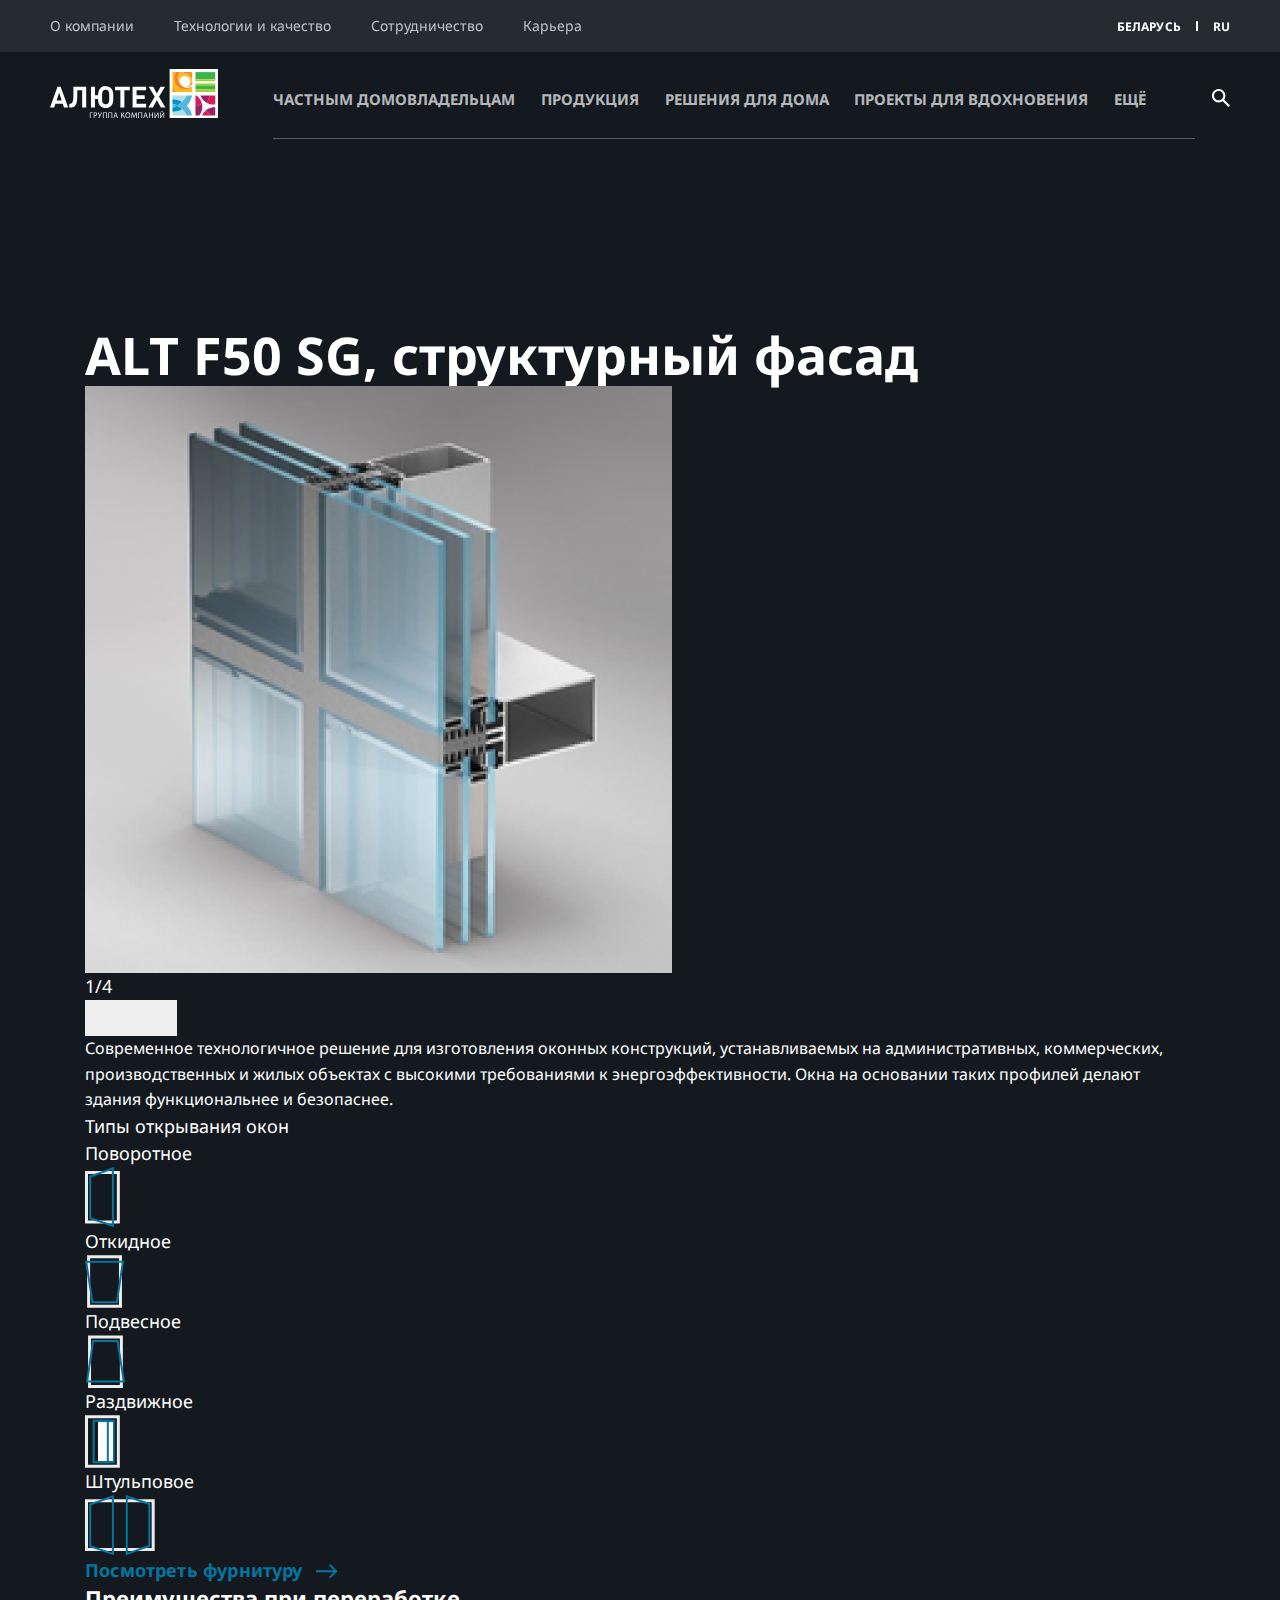
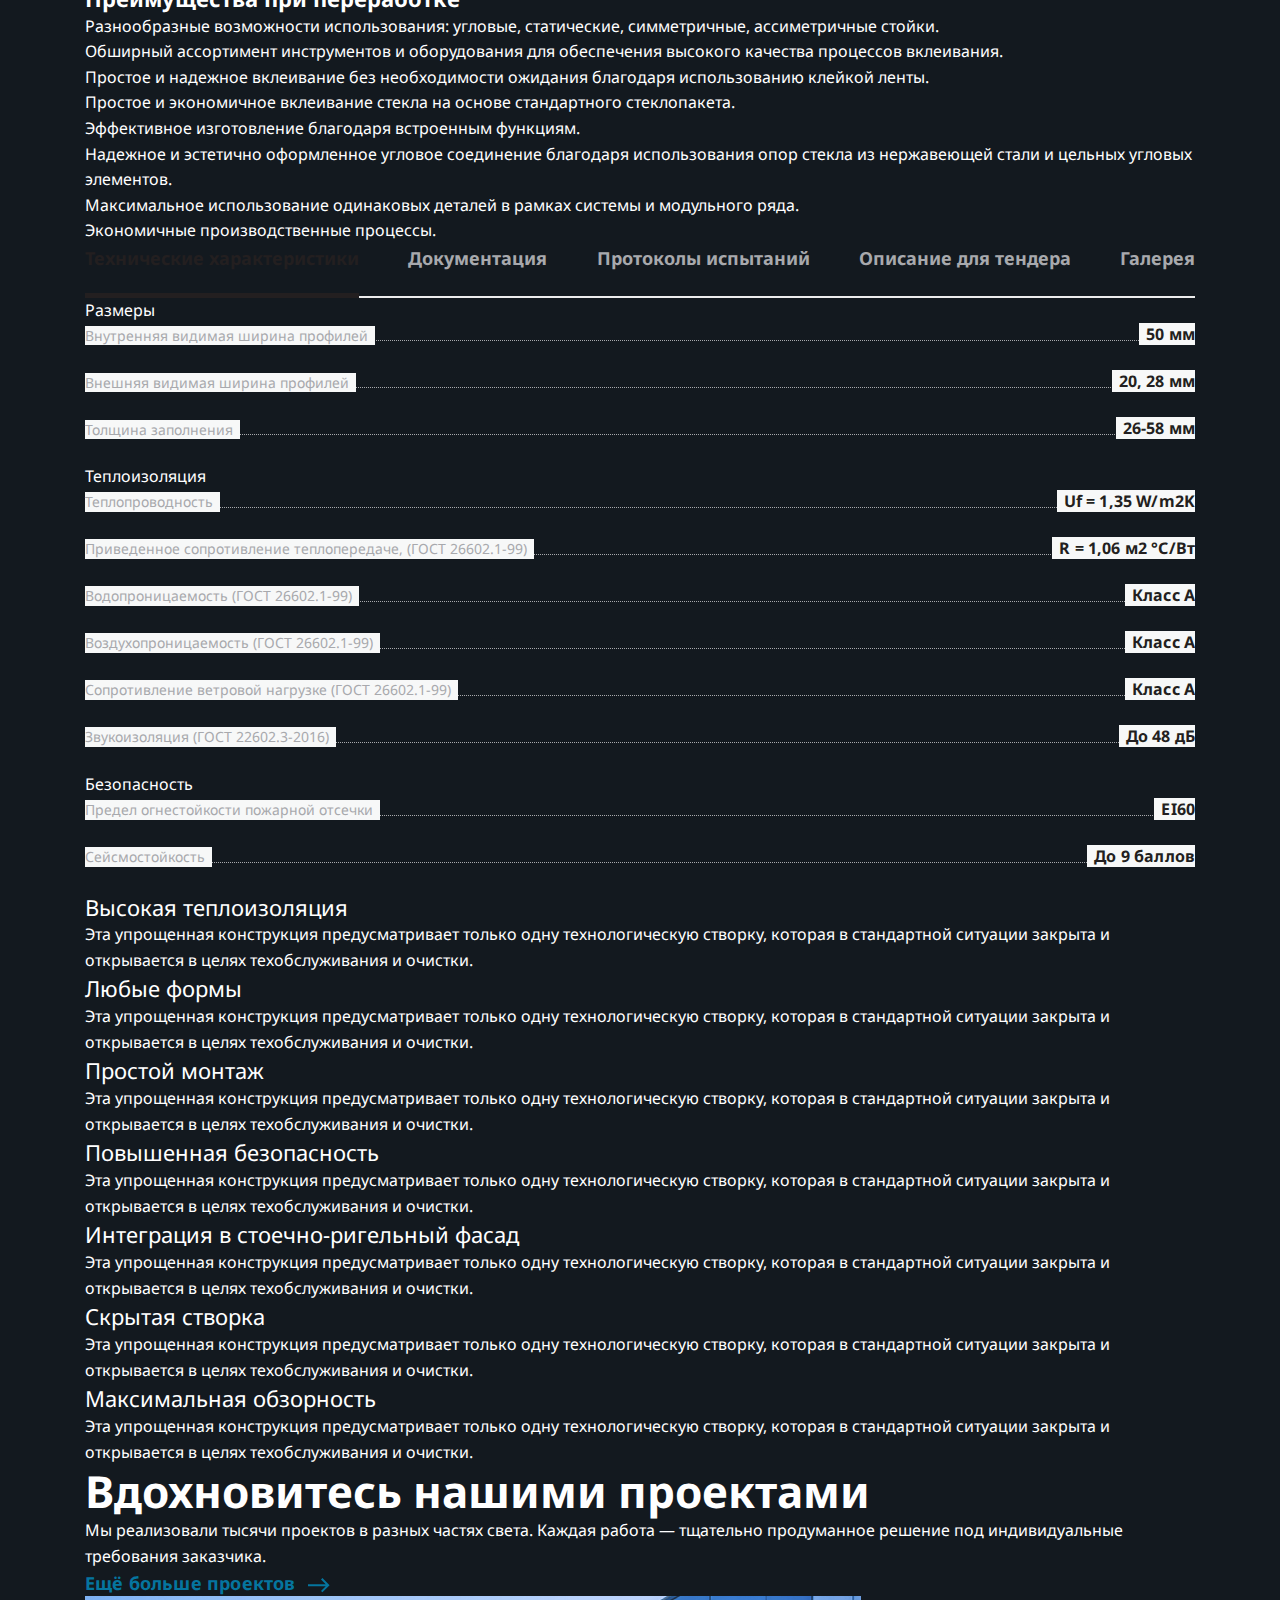
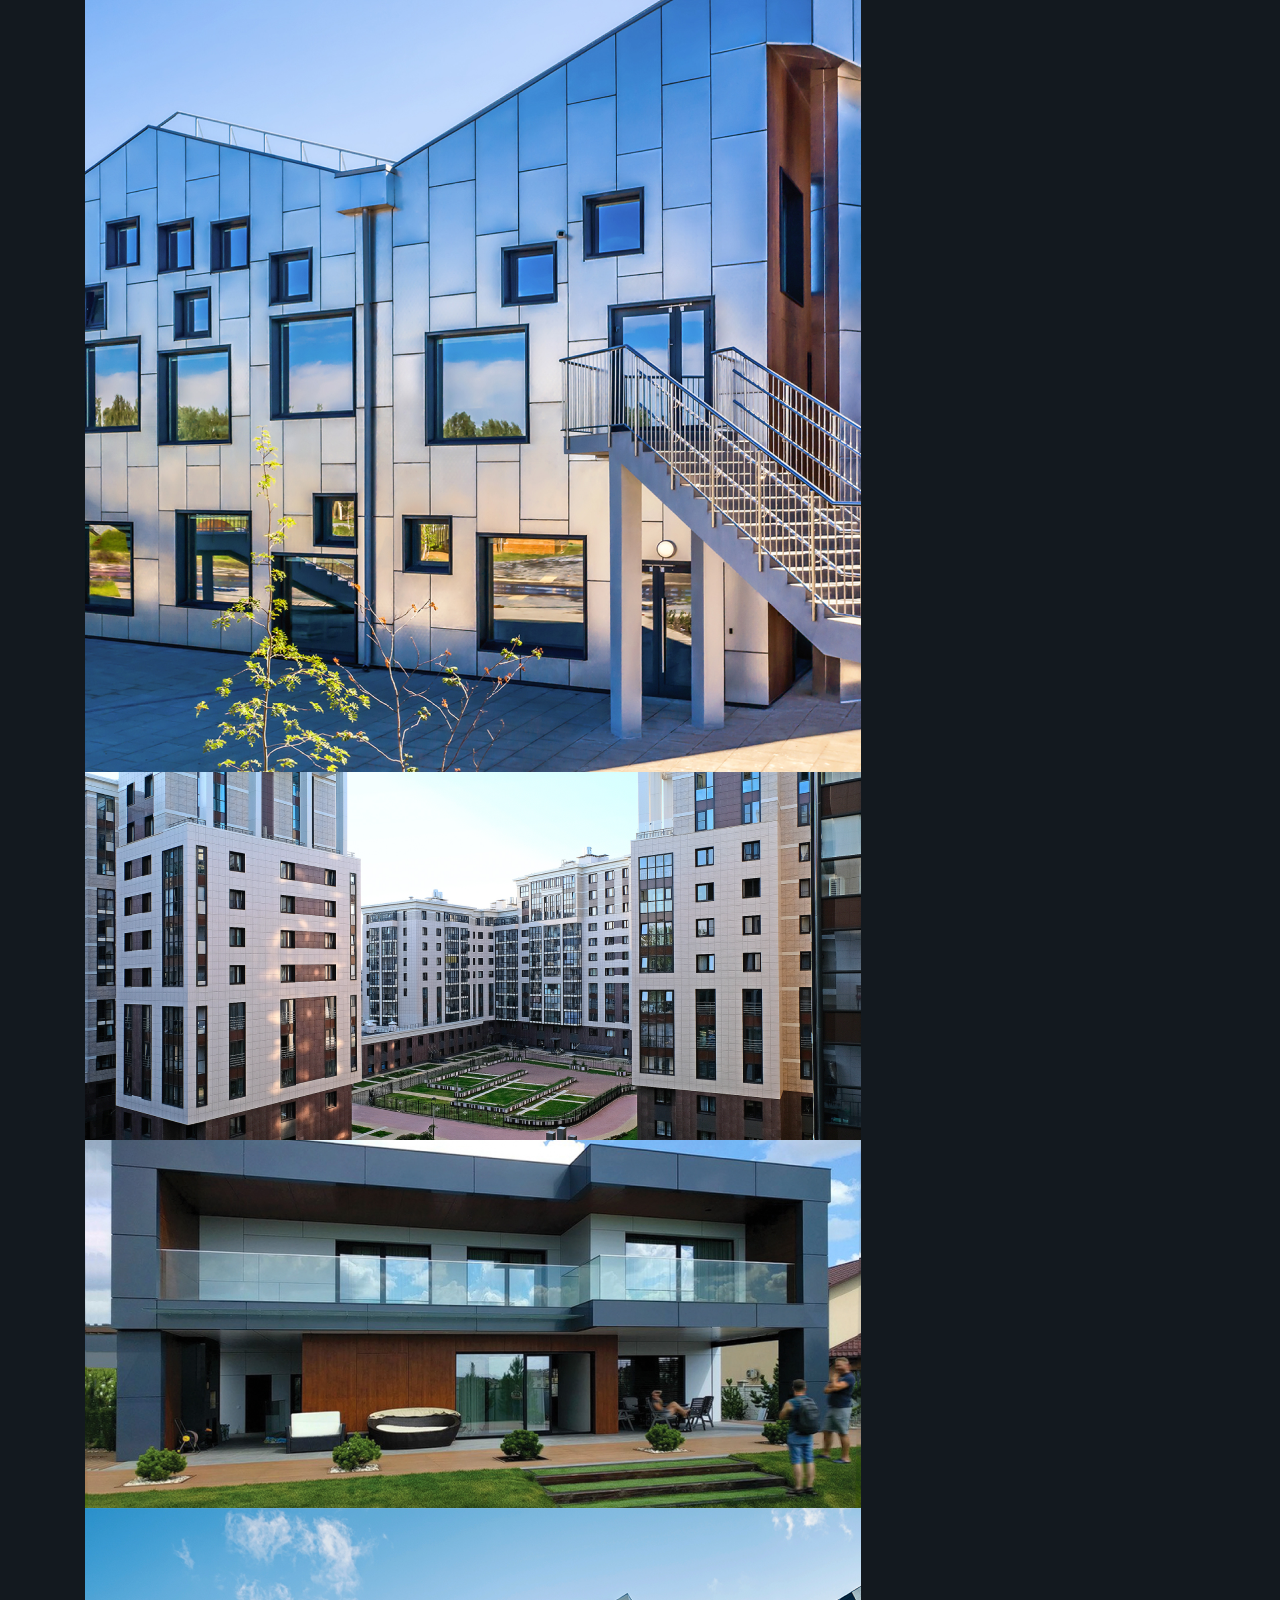
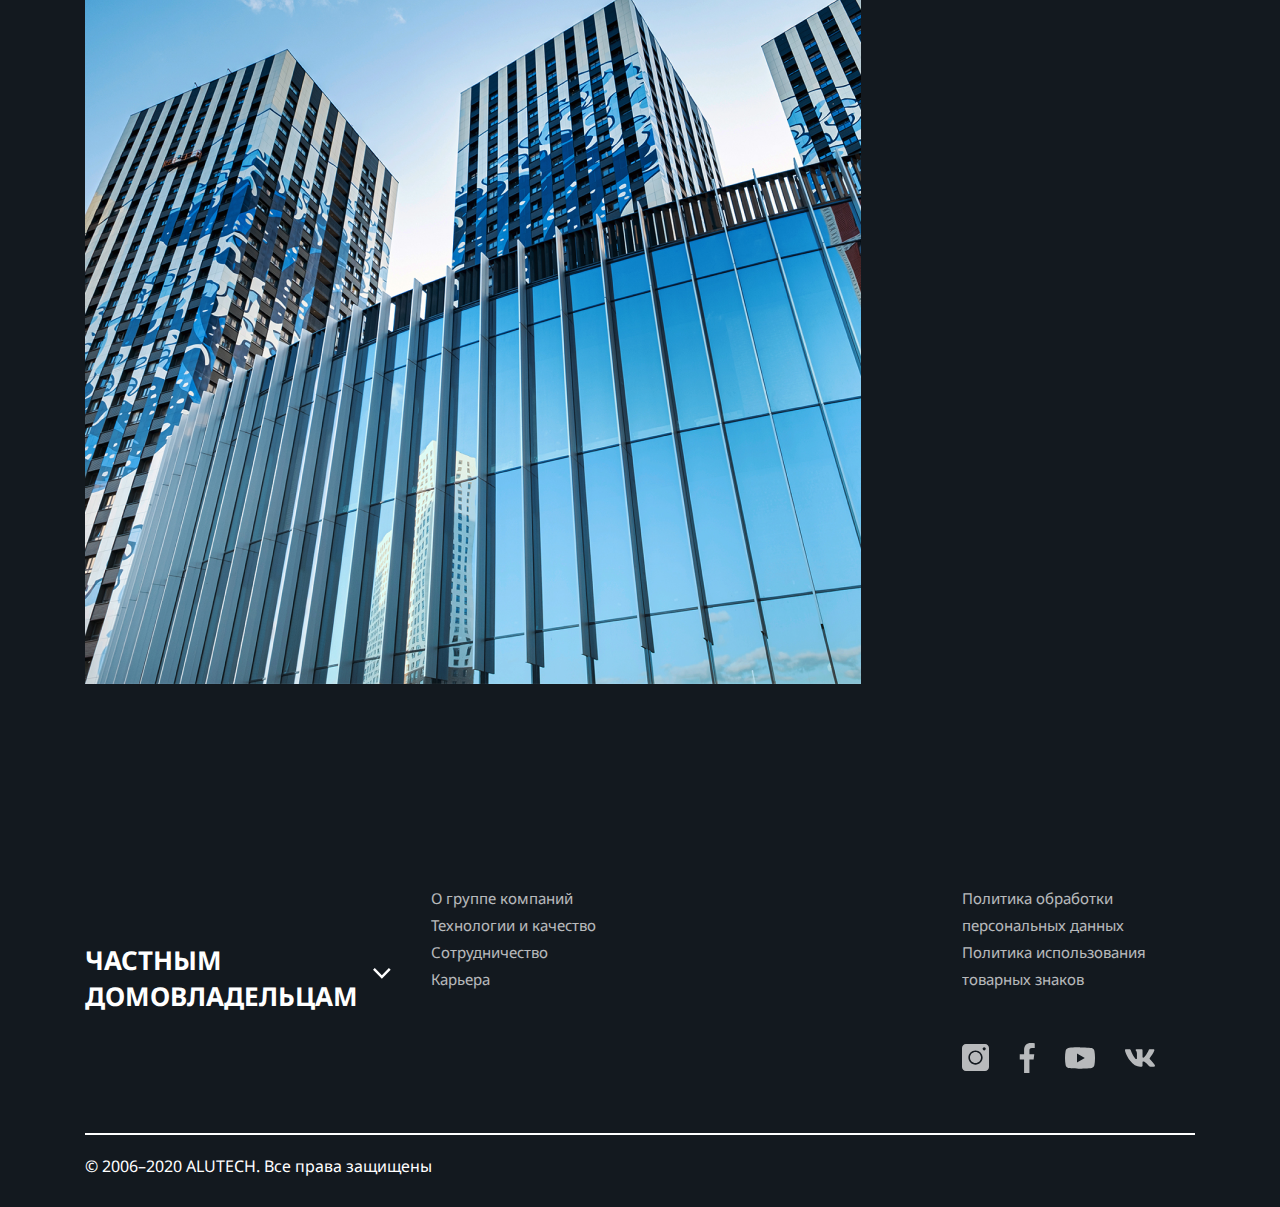
==== commit a50e81aa: "feat: add link to index page" ====
--- a/afs-card.html
+++ b/afs-card.html
@@ -1,4 +1,4 @@
-<!DOCTYPE html><html lang="en"><head><meta charset="utf-8"><title>Алютех</title><meta name="viewport" content="width=device-width, initial-scale=1.0"><link href="./assets/css/vendors.9f10491bd0ea72f48743.css" rel="stylesheet"><link href="./assets/css/app.9f10491bd0ea72f48743.css" rel="stylesheet"></head><body class="afs-card-page"><div class="wrapper bg__for-header"><div class="bg__layer bg__layer--back"><div class="bg_img"><div class="bg_gr"></div></div></div><div id="app"><header><div class="header__top"><ul class="top-menu__left"><li class="top-menu__left-item"><a class="top-menu__link">О группе компаний</a></li><li class="top-menu__left-item"><a class="top-menu__link">Технологии и качество</a></li><li class="top-menu__left-item"><a class="top-menu__link">Сотрудничество</a></li><li class="top-menu__left-item"><a class="top-menu__link">Карьера</a></li></ul><div class="top-menu__right"><div class="dropdown"></div><div class="top-menu__right-item bold dropdown"><a class="dropdown-toggle" href="#" role="button" id="dropdownMenuCountry" data-bs-toggle="dropdown" aria-expanded="false">Беларусь</a><ul class="dropdown-menu dropdown-country" aria-labelledby="dropdownMenuCountry"><li><a class="selected dropdown-item" href="#">БЕЛАРУСЬ</a></li><li><a class="dropdown-item" href="#">УКРАИНА</a></li><li><a class="dropdown-item dropdown-item-not-margin" href="#">РОССИЯ</a></li></ul></div><div class="top-menu__right-gap"></div><div class="dropdown"></div><div class="top-menu__right-item bold dropdown"><a class="dropdown-toggle" href="#" role="button" id="dropdownMenuLang" data-bs-toggle="dropdown" aria-expanded="false">RU</a><ul class="dropdown-menu dropdown-lang" aria-labelledby="dropdownMenuLang"><li><a class="selected dropdown-item" href="#">RU</a></li><li><a class="dropdown-item" href="#">EN</a></li><li><a class="dropdown-item dropdown-item-not-margin" href="#">DE</a></li></ul></div></div></div><div class="header__main"><div class="header__logo"><img src="./assets/img/logo.svg"></div><div class="header__main-menu container"><div class="header__main-menu-block"><div class="header__main-line"><div class="header__main-menu-item"><div class="dropdown"><a class="bold dropdown-toggle" href="#" role="button" id="dropdownMenuActivity" data-bs-toggle="dropdown" aria-expanded="false">ЧАСТНЫМ ДОМОВЛАДЕЛЬЦАМ<ul class="dropdown-menu dropdown-act" aria-labelledby="dropdownMenuActivity"><li><a class="selected dropdown-item" href="#">ЧАСТНЫМ ДОМОВЛАДЕЛЬЦАМ</a></li><li><a class="dropdown-item" href="#">корпоративным клиентам</a></li><li><a class="dropdown-item" href="#">Инвесторам</a></li><li><a class="dropdown-item" href="#">Архитекторам</a></li><li><a class="dropdown-item" href="#">переработчикам АПС</a></li><li><a class="dropdown-item dropdown-item-not-margin" href="#">ДИЛЕРАМ РВА</a></li></ul></a></div></div><div class="header__search-input"><input class="search-input" type="text"></div><ul class="header__main-menu-items"><li class="header__main-menu-item"><a class="bold">КОРПОРАТИВНЫМ КЛИЕНТАМ</a></li><li class="header__main-menu-item"><a class="bold">ИНВЕСТОРАМ</a></li><li class="header__main-menu-item"><a class="bold">АРХИТЕКТОРАМ</a></li><li class="header__main-menu-item"><a class="bold">ПЕРЕРАБОТЧИКАМ АПС</a></li><li class="header__main-menu-item"><a class="bold">ЕЩЁ</a></li></ul></div></div></div><div class="header__search header__search-button"><svg width="20" height="20" viewBox="0 0 20 20" fill="none" xmlns="http://www.w3.org/2000/svg">
+<!DOCTYPE html><html lang="en"><head><meta charset="utf-8"><title>Алютех</title><meta name="viewport" content="width=device-width, initial-scale=1.0"><link href="./assets/css/vendors.a4156c1321512d9f3cb5.css" rel="stylesheet"><link href="./assets/css/app.a4156c1321512d9f3cb5.css" rel="stylesheet"></head><body class="afs-card-page"><div class="wrapper bg__for-header"><div class="bg__layer bg__layer--back"><div class="bg_img"><div class="bg_gr"></div></div></div><div id="app"><header><div class="header__top for__pc"><ul class="top-menu__left"><li class="top-menu__left-item"><a class="top-menu__link">О компании</a></li><li class="top-menu__left-item"><a class="top-menu__link">Технологии и качество</a></li><li class="top-menu__left-item"><a class="top-menu__link">Сотрудничество</a></li><li class="top-menu__left-item"><a class="top-menu__link">Карьера</a></li></ul><div class="top-menu__right"><div class="dropdown"></div><div class="top-menu__right-item bold dropdown"><a class="dropdown-toggle" href="#" role="button" id="dropdownMenuCountry" data-bs-toggle="dropdown" aria-expanded="false">Беларусь</a><ul class="dropdown-menu dropdown-country" aria-labelledby="dropdownMenuCountry"><li><a class="selected dropdown-item" href="#">БЕЛАРУСЬ</a></li><li><a class="dropdown-item" href="#">УКРАИНА</a></li><li><a class="dropdown-item dropdown-item-not-margin" href="#">РОССИЯ</a></li></ul></div><div class="top-menu__right-gap"></div><div class="dropdown"></div><div class="top-menu__right-item bold dropdown"><a class="dropdown-toggle" href="#" role="button" id="dropdownMenuLang" data-bs-toggle="dropdown" aria-expanded="false">RU</a><ul class="dropdown-menu dropdown-lang" aria-labelledby="dropdownMenuLang"><li><a class="selected dropdown-item" href="#">RU</a></li><li><a class="dropdown-item" href="#">EN</a></li><li><a class="dropdown-item dropdown-item-not-margin" href="#">DE</a></li></ul></div></div></div><div class="header__main for__pc"><div class="header__logo"><img src="./assets/img/logo.svg"></div><div class="header__main-menu container"><div class="header__main-menu-block"><div class="header__main-line"><div class="header__main-menu-item"><div class="dropdown"><a class="bold dropdown-toggle" href="#" role="button" id="dropdownMenuActivity" data-bs-toggle="dropdown" aria-expanded="false">ЧАСТНЫМ ДОМОВЛАДЕЛЬЦАМ<ul class="dropdown-menu dropdown-act" aria-labelledby="dropdownMenuActivity"><li><a class="selected dropdown-item" href="#">ЧАСТНЫМ ДОМОВЛАДЕЛЬЦАМ</a></li><li><a class="dropdown-item" href="#">корпоративным клиентам</a></li><li><a class="dropdown-item" href="#">Инвесторам</a></li><li><a class="dropdown-item" href="#">Архитекторам</a></li><li><a class="dropdown-item" href="#">переработчикам АПС</a></li><li><a class="dropdown-item dropdown-item-not-margin" href="#">ДИЛЕРАМ РВА</a></li></ul></a></div></div><div class="header__search-input"><input class="search-input" type="text"></div><ul class="header__main-menu-items"><li class="header__main-menu-item dropdown"><a class="bold dropdown-toggle" href="#" role="button" id="dropdownMenuProducts" data-bs-toggle="dropdown" aria-expanded="false">Продукция</a><div class="header__products-menu dropdown-menu dropdown-products" aria-labelledby="dropdownMenuProducts"><ul class="header__products-menu-items"><li class="header__products-menu-item"><p class="header__products-menu-item-title">Секционные ворота</p></li><li class="header__products-menu-item"><a>Секционные гаражные ворота</a></li><li class="header__products-menu-item"><a>Панорамные ворота</a></li><li class="header__products-menu-item"><a>Промышленные ворота</a></li></ul><ul class="header__products-menu-items"><li class="header__products-menu-item"><p class="header__products-menu-item-title">Роллетные системы</p></li><li class="header__products-menu-item"><a>Секционные гаражные ворота</a></li><li class="header__products-menu-item"><a>Панорамные ворота</a></li><li class="header__products-menu-item"><a>Промышленные ворота</a></li></ul><ul class="header__products-menu-items"><li class="header__products-menu-item"><p class="header__products-menu-item-title">Аллюминиевые конструкции</p></li><li class="header__products-menu-item"><a>Секционные гаражные ворота</a></li><li class="header__products-menu-item"><a>Панорамные ворота</a></li><li class="header__products-menu-item"><a>Промышленные ворота</a></li></ul></div></li><li class="header__main-menu-item"><a class="bold">Решения для дома</a></li><li class="header__main-menu-item"><a class="bold">Проекты для вдохновения</a></li><li class="header__main-menu-item"><a class="bold">ЕЩЁ</a></li></ul></div></div></div><div class="header__search header__search-button"><svg width="20" height="20" viewBox="0 0 20 20" fill="none" xmlns="http://www.w3.org/2000/svg">
 <path d="M13.3848 11.6695L13.0263 12.2201L13.0703 12.2642C14.191 10.9663 14.8656 9.27959 14.8656 7.43284C14.8656 3.32762 11.538 0 7.43284 0C3.32767 0 0 3.32762 0 7.43284C0 11.5381 3.32762 14.8657 7.43284 14.8657C9.27959 14.8657 10.9663 14.191 12.2642 13.0761L11.6753 13.3905L18.2962 20L20 18.2962L13.3848 11.6695ZM7.43284 12.5786C4.59123 12.5786 2.28704 10.2744 2.28704 7.43284C2.28704 4.59123 4.59123 2.28704 7.43284 2.28704C10.2744 2.28704 12.5786 4.59123 12.5786 7.43284C12.5786 10.2744 10.2744 12.5786 7.43284 12.5786Z" fill="white"/>
 </svg></div></div></header><div class="content-wrapper"><div class="afs container"><h1 class="afs__title text_h1">ALT F50 SG, структурный фасад</h1><div class="afs-slider_block"><div class="slider_block__slider"><div class="slider__items"><img src="./assets/img/afs-card/afs_slider_item.png" alt=""></div><div class="slider__controls"><p class="controls__count">1/4</p><div class="controls__buttons"><button><svg width="34" height="34" viewBox="0 0 34 34" fill="none" xmlns="http://www.w3.org/2000/svg">
 <g clip-path="url(#clip0)">
@@ -232,6 +232,6 @@
 </defs>
 </svg></button></div></div></div><div class="gallery-carousel"><div class="gallery-carousel__carousel"><img src="./assets/img/afs-card/carousel-item.png" alt=""><img src="./assets/img/afs-card/carousel-item.png" alt=""></div><div class="gallery-carousel__fade"><div class="fade__gradient"></div><div class="fade__solid"></div></div></div></div></div></div></div><div class="container"><div class="afs-facts"><div class="afs-facts__item"><p class="fact__title text_p1">Высокая теплоизоляция</p><p class="fact__text text_p2">Эта упрощенная конструкция предусматривает только одну технологическую створку, которая в стандартной ситуации закрыта и открывается в целях техобслуживания и очистки. </p></div><div class="afs-facts__item"><p class="fact__title text_p1">Любые формы</p><p class="fact__text text_p2">Эта упрощенная конструкция предусматривает только одну технологическую створку, которая в стандартной ситуации закрыта и открывается в целях техобслуживания и очистки. </p></div><div class="afs-facts__item"><p class="fact__title text_p1">Простой монтаж</p><p class="fact__text text_p2">Эта упрощенная конструкция предусматривает только одну технологическую створку, которая в стандартной ситуации закрыта и открывается в целях техобслуживания и очистки. </p></div><div class="afs-facts__item"><p class="fact__title text_p1">Повышенная безопасность</p><p class="fact__text text_p2">Эта упрощенная конструкция предусматривает только одну технологическую створку, которая в стандартной ситуации закрыта и открывается в целях техобслуживания и очистки. </p></div><div class="afs-facts__item"><p class="fact__title text_p1">Интеграция в стоечно-ригельный фасад</p><p class="fact__text text_p2">Эта упрощенная конструкция предусматривает только одну технологическую створку, которая в стандартной ситуации закрыта и открывается в целях техобслуживания и очистки. </p></div><div class="afs-facts__item"><p class="fact__title text_p1">Скрытая створка</p><p class="fact__text text_p2">Эта упрощенная конструкция предусматривает только одну технологическую створку, которая в стандартной ситуации закрыта и открывается в целях техобслуживания и очистки. </p></div><div class="afs-facts__item"><p class="fact__title text_p1">Максимальная обзорность</p><p class="fact__text text_p2">Эта упрощенная конструкция предусматривает только одну технологическую створку, которая в стандартной ситуации закрыта и открывается в целях техобслуживания и очистки. </p></div></div></div><div class="our-projects"><div class="container"><div class="our-projects__head"><h2 class="our-projects__title text_h2">Вдохновитесь <span>нашими проектами</span></h2><p class="our-projects__text text_p2">Мы реализовали тысячи проектов в разных частях света. Каждая работа — тщательно продуманное решение под индивидуальные требования заказчика. </p><a class="blue-link" href="#"><p class="link-text">Ещё больше проектов</p><div class="link-svg"><svg width="22" height="22" viewBox="0 0 34 34" fill="none" xmlns="http://www.w3.org/2000/svg">
 <path d="M-0.453134 15.7755L-0.453135 18.8691L27.3892 18.8691L20.0972 26.1612L22.3069 28.3709L33.3554 17.3223L22.3069 6.27379L20.0972 8.4835L27.3892 15.7755L-0.453134 15.7755Z" fill="#05759F"/>
-</svg></div></a></div><div class="our-projects__pics"><div class="our-projects__pics-row"><img src="./assets/img/afs-card/our-projects/1.png" alt=""><img src="./assets/img/afs-card/our-projects/3.png" alt=""></div><div class="our-projects__pics-row"><img src="./assets/img/afs-card/our-projects/2.png" alt=""><img src="./assets/img/afs-card/our-projects/4.png" alt=""></div></div></div></div></div><footer><div class="container"><div class="footer__top"><div class="footer__collapse-block footer__row dropdown"><a class="footer__collapse dropdown-toggle selected" href="#" role="button" id="dropdownMenuFooter" data-bs-toggle="dropdown" aria-expanded="false"><p class="collapse-title">ЧАСТНЫМ<br>ДОМОВЛАДЕЛЬЦАМ</p><svg width="18" height="11" viewBox="0 0 18 11" fill="none" xmlns="http://www.w3.org/2000/svg">
+</svg></div></a></div><div class="our-projects__pics"><div class="our-projects__pics-row"><img src="./assets/img/afs-card/our-projects/1.png" alt=""><img src="./assets/img/afs-card/our-projects/3.png" alt=""></div><div class="our-projects__pics-row"><img src="./assets/img/afs-card/our-projects/2.png" alt=""><img src="./assets/img/afs-card/our-projects/4.png" alt=""></div></div></div></div></div><footer><div class="container"><div class="footer__top"><div class="footer__collapse-block dropdown"><a class="footer__collapse dropdown-toggle selected" href="#" role="button" id="dropdownMenuFooter" data-bs-toggle="dropdown" aria-expanded="false"><p class="collapse-title text_h4">ЧАСТНЫМ<br>ДОМОВЛАДЕЛЬЦАМ</p><svg width="18" height="11" viewBox="0 0 18 11" fill="none" xmlns="http://www.w3.org/2000/svg">
 <path d="M8.85972 7.13061L15.9196 0.0707236L17.6846 1.83569L8.85972 10.6605L0.0348704 1.8357L1.79984 0.070729L8.85972 7.13061Z" fill="white"/>
-</svg><ul class="dropdown-menu dropdown-act" aria-labelledby="dropdownMenuFooter"><li><a class="selected dropdown-item" href="#">ЧАСТНЫМ ДОМОВЛАДЕЛЬЦАМ</a></li><li><a class="dropdown-item" href="#">корпоративным клиентам</a></li><li><a class="dropdown-item" href="#">Инвесторам</a></li><li><a class="dropdown-item" href="#">Архитекторам</a></li><li><a class="dropdown-item" href="#">переработчикам АПС</a></li><li><a class="dropdown-item dropdown-item-not-margin" href="#">ДИЛЕРАМ РВА</a></li></ul></a></div><ul class="footer__top-menu"><li class="footer__row"><a>Продукция</a></li><li class="footer__row"><a>Реализованные проекты</a></li><li class="footer__row-no-gap"><a>Поддержка</a></li><li class="footer__row"><a>Решения для дома</a></li><li class="footer__row"><a>Где купить</a></li></ul></div><div class="footer__middle"><div class="footer__middle-menu first-row"><p class="footer__row"><a class="font_f22">О группе компаний</a></p><p class="footer__row"><a class="font_f22">Технологии и качество</a></p><p class="footer__row"><a class="font_f22">Сотрудничество</a></p><p class="footer__row"><a class="font_f22">Карьера</a></p></div><div class="footer__middle-menu second-row"><ul class="footer__social-items footer__row"><li><a> <img src="./assets/img/footer_insta.svg"></a></li><li><a><img src="./assets/img/footer_facebook.svg"></a></li><li><a><img src="./assets/img/footer_youtube.svg"></a></li><li><a><img src="./assets/img/footer_vk.svg"></a></li></ul></div><div class="footer__politics-block footer__row"><p class="footer__row-no-gap"><a class="font_f22">Политика обработки персональных данных</a></p><p class="footer__row-no-gap"><a class="font_f22">Политика использования товарных знаков</a></p></div></div><div class="footer__bottom"><p class="footer__rights-block">© 2006–2020 ALUTECH. Все права защищены</p></div></div></footer></div></div><script type="text/javascript" src="./assets/js/vendors.9f10491bd0ea72f48743.js"></script><script type="text/javascript" src="./assets/js/app.9f10491bd0ea72f48743.js"></script></body></html>+</svg><ul class="dropdown-menu dropdown-act" aria-labelledby="dropdownMenuFooter"><li><a class="selected dropdown-item" href="#">ЧАСТНЫМ ДОМОВЛАДЕЛЬЦАМ</a></li><li><a class="dropdown-item" href="#">корпоративным клиентам</a></li><li><a class="dropdown-item" href="#">Инвесторам</a></li><li><a class="dropdown-item" href="#">Архитекторам</a></li><li><a class="dropdown-item" href="#">переработчикам АПС</a></li><li><a class="dropdown-item dropdown-item-not-margin" href="#">ДИЛЕРАМ РВА</a></li></ul></a></div><div class="footer__middle"><div class="footer__middle-menu"><p class="footer__row"><a class="font_f22">О группе компаний</a></p><p class="footer__row"><a class="font_f22">Технологии и качество</a></p><p class="footer__row"><a class="font_f22">Сотрудничество</a></p><p class="footer__row"><a class="font_f22">Карьера</a></p></div></div><div class="footer__rigth-menu"><div class="footer__politics-block"><p><a class="font_f22">Политика обработки персональных данных</a></p><p><a class="font_f22">Политика использования товарных знаков</a></p></div><ul class="footer__social-items"><li><a> <img src="./assets/img/footer_insta.svg"></a></li><li><a><img src="./assets/img/footer_facebook.svg"></a></li><li><a><img src="./assets/img/footer_youtube.svg"></a></li><li><a><img src="./assets/img/footer_vk.svg"></a></li></ul></div></div><div class="footer__bottom"><p class="footer__rights-block">© 2006–2020 ALUTECH. Все права защищены</p></div></div></footer></div></div><script type="text/javascript" src="./assets/js/vendors.a4156c1321512d9f3cb5.js"></script><script type="text/javascript" src="./assets/js/app.a4156c1321512d9f3cb5.js"></script></body></html>--- a/assets/css/vendors.a4156c1321512d9f3cb5.css
+++ b/assets/css/vendors.a4156c1321512d9f3cb5.css
@@ -0,0 +1,533 @@
+/**
+ * Swiper 6.4.5
+ * Most modern mobile touch slider and framework with hardware accelerated transitions
+ * https://swiperjs.com
+ *
+ * Copyright 2014-2020 Vladimir Kharlampidi
+ *
+ * Released under the MIT License
+ *
+ * Released on: December 18, 2020
+ */
+
+@font-face {
+  font-family: 'swiper-icons';
+  src: url('data:application/font-woff;charset=utf-8;base64, [base64]//wADZ2x5ZgAAAywAAADMAAAD2MHtryVoZWFkAAABbAAAADAAAAA2E2+eoWhoZWEAAAGcAAAAHwAAACQC9gDzaG10eAAAAigAAAAZAAAArgJkABFsb2NhAAAC0AAAAFoAAABaFQAUGG1heHAAAAG8AAAAHwAAACAAcABAbmFtZQAAA/gAAAE5AAACXvFdBwlwb3N0AAAFNAAAAGIAAACE5s74hXjaY2BkYGAAYpf5Hu/j+W2+MnAzMYDAzaX6QjD6/4//Bxj5GA8AuRwMYGkAPywL13jaY2BkYGA88P8Agx4j+/8fQDYfA1AEBWgDAIB2BOoAeNpjYGRgYNBh4GdgYgABEMnIABJzYNADCQAACWgAsQB42mNgYfzCOIGBlYGB0YcxjYGBwR1Kf2WQZGhhYGBiYGVmgAFGBiQQkOaawtDAoMBQxXjg/wEGPcYDDA4wNUA2CCgwsAAAO4EL6gAAeNpj2M0gyAACqxgGNWBkZ2D4/wMA+xkDdgAAAHjaY2BgYGaAYBkGRgYQiAHyGMF8FgYHIM3DwMHABGQrMOgyWDLEM1T9/w8UBfEMgLzE////P/5//f/V/xv+r4eaAAeMbAxwIUYmIMHEgKYAYjUcsDAwsLKxc3BycfPw8jEQA/[base64]/uznmfPFBNODM2K7MTQ45YEAZqGP81AmGGcF3iPqOop0r1SPTaTbVkfUe4HXj97wYE+yNwWYxwWu4v1ugWHgo3S1XdZEVqWM7ET0cfnLGxWfkgR42o2PvWrDMBSFj/IHLaF0zKjRgdiVMwScNRAoWUoH78Y2icB/yIY09An6AH2Bdu/UB+yxopYshQiEvnvu0dURgDt8QeC8PDw7Fpji3fEA4z/PEJ6YOB5hKh4dj3EvXhxPqH/SKUY3rJ7srZ4FZnh1PMAtPhwP6fl2PMJMPDgeQ4rY8YT6Gzao0eAEA409DuggmTnFnOcSCiEiLMgxCiTI6Cq5DZUd3Qmp10vO0LaLTd2cjN4fOumlc7lUYbSQcZFkutRG7g6JKZKy0RmdLY680CDnEJ+UMkpFFe1RN7nxdVpXrC4aTtnaurOnYercZg2YVmLN/d/gczfEimrE/fs/bOuq29Zmn8tloORaXgZgGa78yO9/cnXm2BpaGvq25Dv9S4E9+5SIc9PqupJKhYFSSl47+Qcr1mYNAAAAeNptw0cKwkAAAMDZJA8Q7OUJvkLsPfZ6zFVERPy8qHh2YER+3i/BP83vIBLLySsoKimrqKqpa2hp6+jq6RsYGhmbmJqZSy0sraxtbO3sHRydnEMU4uR6yx7JJXveP7WrDycAAAAAAAH//wACeNpjYGRgYOABYhkgZgJCZgZNBkYGLQZtIJsFLMYAAAw3ALgAeNolizEKgDAQBCchRbC2sFER0YD6qVQiBCv/H9ezGI6Z5XBAw8CBK/m5iQQVauVbXLnOrMZv2oLdKFa8Pjuru2hJzGabmOSLzNMzvutpB3N42mNgZGBg4GKQYzBhYMxJLMlj4GBgAYow/P/PAJJhLM6sSoWKfWCAAwDAjgbRAAB42mNgYGBkAIIbCZo5IPrmUn0hGA0AO8EFTQAA') format('woff');
+  font-weight: 400;
+  font-style: normal;
+}
+:root {
+  --swiper-theme-color: #007aff;
+}
+.swiper-container {
+  margin-left: auto;
+  margin-right: auto;
+  position: relative;
+  overflow: hidden;
+  list-style: none;
+  padding: 0;
+  /* Fix of Webkit flickering */
+  z-index: 1;
+}
+.swiper-container-vertical > .swiper-wrapper {
+  flex-direction: column;
+}
+.swiper-wrapper {
+  position: relative;
+  width: 100%;
+  height: 100%;
+  z-index: 1;
+  display: flex;
+  transition-property: transform;
+  box-sizing: content-box;
+}
+.swiper-container-android .swiper-slide,
+.swiper-wrapper {
+  transform: translate3d(0px, 0, 0);
+}
+.swiper-container-multirow > .swiper-wrapper {
+  flex-wrap: wrap;
+}
+.swiper-container-multirow-column > .swiper-wrapper {
+  flex-wrap: wrap;
+  flex-direction: column;
+}
+.swiper-container-free-mode > .swiper-wrapper {
+  transition-timing-function: ease-out;
+  margin: 0 auto;
+}
+.swiper-slide {
+  flex-shrink: 0;
+  width: 100%;
+  height: 100%;
+  position: relative;
+  transition-property: transform;
+}
+.swiper-slide-invisible-blank {
+  visibility: hidden;
+}
+/* Auto Height */
+.swiper-container-autoheight,
+.swiper-container-autoheight .swiper-slide {
+  height: auto;
+}
+.swiper-container-autoheight .swiper-wrapper {
+  align-items: flex-start;
+  transition-property: transform, height;
+}
+/* 3D Effects */
+.swiper-container-3d {
+  perspective: 1200px;
+}
+.swiper-container-3d .swiper-wrapper,
+.swiper-container-3d .swiper-slide,
+.swiper-container-3d .swiper-slide-shadow-left,
+.swiper-container-3d .swiper-slide-shadow-right,
+.swiper-container-3d .swiper-slide-shadow-top,
+.swiper-container-3d .swiper-slide-shadow-bottom,
+.swiper-container-3d .swiper-cube-shadow {
+  transform-style: preserve-3d;
+}
+.swiper-container-3d .swiper-slide-shadow-left,
+.swiper-container-3d .swiper-slide-shadow-right,
+.swiper-container-3d .swiper-slide-shadow-top,
+.swiper-container-3d .swiper-slide-shadow-bottom {
+  position: absolute;
+  left: 0;
+  top: 0;
+  width: 100%;
+  height: 100%;
+  pointer-events: none;
+  z-index: 10;
+}
+.swiper-container-3d .swiper-slide-shadow-left {
+  background-image: linear-gradient(to left, rgba(0, 0, 0, 0.5), rgba(0, 0, 0, 0));
+}
+.swiper-container-3d .swiper-slide-shadow-right {
+  background-image: linear-gradient(to right, rgba(0, 0, 0, 0.5), rgba(0, 0, 0, 0));
+}
+.swiper-container-3d .swiper-slide-shadow-top {
+  background-image: linear-gradient(to top, rgba(0, 0, 0, 0.5), rgba(0, 0, 0, 0));
+}
+.swiper-container-3d .swiper-slide-shadow-bottom {
+  background-image: linear-gradient(to bottom, rgba(0, 0, 0, 0.5), rgba(0, 0, 0, 0));
+}
+/* CSS Mode */
+.swiper-container-css-mode > .swiper-wrapper {
+  overflow: auto;
+  scrollbar-width: none;
+  /* For Firefox */
+  -ms-overflow-style: none;
+  /* For Internet Explorer and Edge */
+}
+.swiper-container-css-mode > .swiper-wrapper::-webkit-scrollbar {
+  display: none;
+}
+.swiper-container-css-mode > .swiper-wrapper > .swiper-slide {
+  scroll-snap-align: start start;
+}
+.swiper-container-horizontal.swiper-container-css-mode > .swiper-wrapper {
+  scroll-snap-type: x mandatory;
+}
+.swiper-container-vertical.swiper-container-css-mode > .swiper-wrapper {
+  scroll-snap-type: y mandatory;
+}
+:root {
+  --swiper-navigation-size: 44px;
+  /*
+  --swiper-navigation-color: var(--swiper-theme-color);
+  */
+}
+.swiper-button-prev,
+.swiper-button-next {
+  position: absolute;
+  top: 50%;
+  width: calc(var(--swiper-navigation-size) / 44 * 27);
+  height: var(--swiper-navigation-size);
+  margin-top: calc(-1 * var(--swiper-navigation-size) / 2);
+  z-index: 10;
+  cursor: pointer;
+  display: flex;
+  align-items: center;
+  justify-content: center;
+  color: var(--swiper-navigation-color, var(--swiper-theme-color));
+}
+.swiper-button-prev.swiper-button-disabled,
+.swiper-button-next.swiper-button-disabled {
+  opacity: 0.35;
+  cursor: auto;
+  pointer-events: none;
+}
+.swiper-button-prev:after,
+.swiper-button-next:after {
+  font-family: swiper-icons;
+  font-size: var(--swiper-navigation-size);
+  text-transform: none !important;
+  letter-spacing: 0;
+  text-transform: none;
+  font-variant: initial;
+  line-height: 1;
+}
+.swiper-button-prev,
+.swiper-container-rtl .swiper-button-next {
+  left: 10px;
+  right: auto;
+}
+.swiper-button-prev:after,
+.swiper-container-rtl .swiper-button-next:after {
+  content: 'prev';
+}
+.swiper-button-next,
+.swiper-container-rtl .swiper-button-prev {
+  right: 10px;
+  left: auto;
+}
+.swiper-button-next:after,
+.swiper-container-rtl .swiper-button-prev:after {
+  content: 'next';
+}
+.swiper-button-prev.swiper-button-white,
+.swiper-button-next.swiper-button-white {
+  --swiper-navigation-color: #ffffff;
+}
+.swiper-button-prev.swiper-button-black,
+.swiper-button-next.swiper-button-black {
+  --swiper-navigation-color: #000000;
+}
+.swiper-button-lock {
+  display: none;
+}
+:root {
+  /*
+  --swiper-pagination-color: var(--swiper-theme-color);
+  */
+}
+.swiper-pagination {
+  position: absolute;
+  text-align: center;
+  transition: 300ms opacity;
+  transform: translate3d(0, 0, 0);
+  z-index: 10;
+}
+.swiper-pagination.swiper-pagination-hidden {
+  opacity: 0;
+}
+/* Common Styles */
+.swiper-pagination-fraction,
+.swiper-pagination-custom,
+.swiper-container-horizontal > .swiper-pagination-bullets {
+  bottom: 10px;
+  left: 0;
+  width: 100%;
+}
+/* Bullets */
+.swiper-pagination-bullets-dynamic {
+  overflow: hidden;
+  font-size: 0;
+}
+.swiper-pagination-bullets-dynamic .swiper-pagination-bullet {
+  transform: scale(0.33);
+  position: relative;
+}
+.swiper-pagination-bullets-dynamic .swiper-pagination-bullet-active {
+  transform: scale(1);
+}
+.swiper-pagination-bullets-dynamic .swiper-pagination-bullet-active-main {
+  transform: scale(1);
+}
+.swiper-pagination-bullets-dynamic .swiper-pagination-bullet-active-prev {
+  transform: scale(0.66);
+}
+.swiper-pagination-bullets-dynamic .swiper-pagination-bullet-active-prev-prev {
+  transform: scale(0.33);
+}
+.swiper-pagination-bullets-dynamic .swiper-pagination-bullet-active-next {
+  transform: scale(0.66);
+}
+.swiper-pagination-bullets-dynamic .swiper-pagination-bullet-active-next-next {
+  transform: scale(0.33);
+}
+.swiper-pagination-bullet {
+  width: 8px;
+  height: 8px;
+  display: inline-block;
+  border-radius: 100%;
+  background: #000;
+  opacity: 0.2;
+}
+button.swiper-pagination-bullet {
+  border: none;
+  margin: 0;
+  padding: 0;
+  box-shadow: none;
+  -webkit-appearance: none;
+     -moz-appearance: none;
+          appearance: none;
+}
+.swiper-pagination-clickable .swiper-pagination-bullet {
+  cursor: pointer;
+}
+.swiper-pagination-bullet-active {
+  opacity: 1;
+  background: var(--swiper-pagination-color, var(--swiper-theme-color));
+}
+.swiper-container-vertical > .swiper-pagination-bullets {
+  right: 10px;
+  top: 50%;
+  transform: translate3d(0px, -50%, 0);
+}
+.swiper-container-vertical > .swiper-pagination-bullets .swiper-pagination-bullet {
+  margin: 6px 0;
+  display: block;
+}
+.swiper-container-vertical > .swiper-pagination-bullets.swiper-pagination-bullets-dynamic {
+  top: 50%;
+  transform: translateY(-50%);
+  width: 8px;
+}
+.swiper-container-vertical > .swiper-pagination-bullets.swiper-pagination-bullets-dynamic .swiper-pagination-bullet {
+  display: inline-block;
+  transition: 200ms transform, 200ms top;
+}
+.swiper-container-horizontal > .swiper-pagination-bullets .swiper-pagination-bullet {
+  margin: 0 4px;
+}
+.swiper-container-horizontal > .swiper-pagination-bullets.swiper-pagination-bullets-dynamic {
+  left: 50%;
+  transform: translateX(-50%);
+  white-space: nowrap;
+}
+.swiper-container-horizontal > .swiper-pagination-bullets.swiper-pagination-bullets-dynamic .swiper-pagination-bullet {
+  transition: 200ms transform, 200ms left;
+}
+.swiper-container-horizontal.swiper-container-rtl > .swiper-pagination-bullets-dynamic .swiper-pagination-bullet {
+  transition: 200ms transform, 200ms right;
+}
+/* Progress */
+.swiper-pagination-progressbar {
+  background: rgba(0, 0, 0, 0.25);
+  position: absolute;
+}
+.swiper-pagination-progressbar .swiper-pagination-progressbar-fill {
+  background: var(--swiper-pagination-color, var(--swiper-theme-color));
+  position: absolute;
+  left: 0;
+  top: 0;
+  width: 100%;
+  height: 100%;
+  transform: scale(0);
+  transform-origin: left top;
+}
+.swiper-container-rtl .swiper-pagination-progressbar .swiper-pagination-progressbar-fill {
+  transform-origin: right top;
+}
+.swiper-container-horizontal > .swiper-pagination-progressbar,
+.swiper-container-vertical > .swiper-pagination-progressbar.swiper-pagination-progressbar-opposite {
+  width: 100%;
+  height: 4px;
+  left: 0;
+  top: 0;
+}
+.swiper-container-vertical > .swiper-pagination-progressbar,
+.swiper-container-horizontal > .swiper-pagination-progressbar.swiper-pagination-progressbar-opposite {
+  width: 4px;
+  height: 100%;
+  left: 0;
+  top: 0;
+}
+.swiper-pagination-white {
+  --swiper-pagination-color: #ffffff;
+}
+.swiper-pagination-black {
+  --swiper-pagination-color: #000000;
+}
+.swiper-pagination-lock {
+  display: none;
+}
+/* Scrollbar */
+.swiper-scrollbar {
+  border-radius: 10px;
+  position: relative;
+  -ms-touch-action: none;
+  background: rgba(0, 0, 0, 0.1);
+}
+.swiper-container-horizontal > .swiper-scrollbar {
+  position: absolute;
+  left: 1%;
+  bottom: 3px;
+  z-index: 50;
+  height: 5px;
+  width: 98%;
+}
+.swiper-container-vertical > .swiper-scrollbar {
+  position: absolute;
+  right: 3px;
+  top: 1%;
+  z-index: 50;
+  width: 5px;
+  height: 98%;
+}
+.swiper-scrollbar-drag {
+  height: 100%;
+  width: 100%;
+  position: relative;
+  background: rgba(0, 0, 0, 0.5);
+  border-radius: 10px;
+  left: 0;
+  top: 0;
+}
+.swiper-scrollbar-cursor-drag {
+  cursor: move;
+}
+.swiper-scrollbar-lock {
+  display: none;
+}
+.swiper-zoom-container {
+  width: 100%;
+  height: 100%;
+  display: flex;
+  justify-content: center;
+  align-items: center;
+  text-align: center;
+}
+.swiper-zoom-container > img,
+.swiper-zoom-container > svg,
+.swiper-zoom-container > canvas {
+  max-width: 100%;
+  max-height: 100%;
+  object-fit: contain;
+}
+.swiper-slide-zoomed {
+  cursor: move;
+}
+/* Preloader */
+:root {
+  /*
+  --swiper-preloader-color: var(--swiper-theme-color);
+  */
+}
+.swiper-lazy-preloader {
+  width: 42px;
+  height: 42px;
+  position: absolute;
+  left: 50%;
+  top: 50%;
+  margin-left: -21px;
+  margin-top: -21px;
+  z-index: 10;
+  transform-origin: 50%;
+  animation: swiper-preloader-spin 1s infinite linear;
+  box-sizing: border-box;
+  border: 4px solid var(--swiper-preloader-color, var(--swiper-theme-color));
+  border-radius: 50%;
+  border-top-color: transparent;
+}
+.swiper-lazy-preloader-white {
+  --swiper-preloader-color: #fff;
+}
+.swiper-lazy-preloader-black {
+  --swiper-preloader-color: #000;
+}
+@keyframes swiper-preloader-spin {
+  100% {
+    transform: rotate(360deg);
+  }
+}
+/* a11y */
+.swiper-container .swiper-notification {
+  position: absolute;
+  left: 0;
+  top: 0;
+  pointer-events: none;
+  opacity: 0;
+  z-index: -1000;
+}
+.swiper-container-fade.swiper-container-free-mode .swiper-slide {
+  transition-timing-function: ease-out;
+}
+.swiper-container-fade .swiper-slide {
+  pointer-events: none;
+  transition-property: opacity;
+}
+.swiper-container-fade .swiper-slide .swiper-slide {
+  pointer-events: none;
+}
+.swiper-container-fade .swiper-slide-active,
+.swiper-container-fade .swiper-slide-active .swiper-slide-active {
+  pointer-events: auto;
+}
+.swiper-container-cube {
+  overflow: visible;
+}
+.swiper-container-cube .swiper-slide {
+  pointer-events: none;
+  -webkit-backface-visibility: hidden;
+          backface-visibility: hidden;
+  z-index: 1;
+  visibility: hidden;
+  transform-origin: 0 0;
+  width: 100%;
+  height: 100%;
+}
+.swiper-container-cube .swiper-slide .swiper-slide {
+  pointer-events: none;
+}
+.swiper-container-cube.swiper-container-rtl .swiper-slide {
+  transform-origin: 100% 0;
+}
+.swiper-container-cube .swiper-slide-active,
+.swiper-container-cube .swiper-slide-active .swiper-slide-active {
+  pointer-events: auto;
+}
+.swiper-container-cube .swiper-slide-active,
+.swiper-container-cube .swiper-slide-next,
+.swiper-container-cube .swiper-slide-prev,
+.swiper-container-cube .swiper-slide-next + .swiper-slide {
+  pointer-events: auto;
+  visibility: visible;
+}
+.swiper-container-cube .swiper-slide-shadow-top,
+.swiper-container-cube .swiper-slide-shadow-bottom,
+.swiper-container-cube .swiper-slide-shadow-left,
+.swiper-container-cube .swiper-slide-shadow-right {
+  z-index: 0;
+  -webkit-backface-visibility: hidden;
+          backface-visibility: hidden;
+}
+.swiper-container-cube .swiper-cube-shadow {
+  position: absolute;
+  left: 0;
+  bottom: 0px;
+  width: 100%;
+  height: 100%;
+  background: #000;
+  opacity: 0.6;
+  -webkit-filter: blur(50px);
+  filter: blur(50px);
+  z-index: 0;
+}
+.swiper-container-flip {
+  overflow: visible;
+}
+.swiper-container-flip .swiper-slide {
+  pointer-events: none;
+  -webkit-backface-visibility: hidden;
+          backface-visibility: hidden;
+  z-index: 1;
+}
+.swiper-container-flip .swiper-slide .swiper-slide {
+  pointer-events: none;
+}
+.swiper-container-flip .swiper-slide-active,
+.swiper-container-flip .swiper-slide-active .swiper-slide-active {
+  pointer-events: auto;
+}
+.swiper-container-flip .swiper-slide-shadow-top,
+.swiper-container-flip .swiper-slide-shadow-bottom,
+.swiper-container-flip .swiper-slide-shadow-left,
+.swiper-container-flip .swiper-slide-shadow-right {
+  z-index: 0;
+  -webkit-backface-visibility: hidden;
+          backface-visibility: hidden;
+}
+
--- a/assets/css/app.a4156c1321512d9f3cb5.css
+++ b/assets/css/app.a4156c1321512d9f3cb5.css
@@ -0,0 +1,12055 @@
+@import url(https://fonts.googleapis.com/css2?family=Noto+Sans:ital,wght@0,400;0,700;1,400;1,700&display=swap);
+@charset "UTF-8";
+/*!
+ * Bootstrap v5.0.0-beta1 (https://getbootstrap.com/)
+ * Copyright 2011-2020 The Bootstrap Authors
+ * Copyright 2011-2020 Twitter, Inc.
+ * Licensed under MIT (https://github.com/twbs/bootstrap/blob/main/LICENSE)
+ */
+:root {
+  --bs-blue: #0d6efd;
+  --bs-indigo: #6610f2;
+  --bs-purple: #6f42c1;
+  --bs-pink: #d63384;
+  --bs-red: #dc3545;
+  --bs-orange: #fd7e14;
+  --bs-yellow: #ffc107;
+  --bs-green: #198754;
+  --bs-teal: #20c997;
+  --bs-cyan: #0dcaf0;
+  --bs-white: #fff;
+  --bs-gray: #6c757d;
+  --bs-gray-dark: #343a40;
+  --bs-primary: #0d6efd;
+  --bs-secondary: #6c757d;
+  --bs-success: #198754;
+  --bs-info: #0dcaf0;
+  --bs-warning: #ffc107;
+  --bs-danger: #dc3545;
+  --bs-light: #f8f9fa;
+  --bs-dark: #212529;
+  --bs-font-sans-serif: system-ui, -apple-system, "Segoe UI", Roboto, "Helvetica Neue", Arial, "Noto Sans", "Liberation Sans", sans-serif, "Apple Color Emoji", "Segoe UI Emoji", "Segoe UI Symbol", "Noto Color Emoji";
+  --bs-font-monospace: SFMono-Regular, Menlo, Monaco, Consolas, "Liberation Mono", "Courier New", monospace;
+  --bs-gradient: linear-gradient(180deg, rgba(255, 255, 255, 0.15), rgba(255, 255, 255, 0)); }
+
+*,
+*::before,
+*::after {
+  box-sizing: border-box; }
+
+@media (prefers-reduced-motion: no-preference) {
+  :root {
+    scroll-behavior: smooth; } }
+
+body {
+  margin: 0;
+  font-family: var(--bs-font-sans-serif);
+  font-size: 1rem;
+  font-weight: 400;
+  line-height: 1.5;
+  color: #212529;
+  background-color: #fff;
+  -webkit-text-size-adjust: 100%;
+  -webkit-tap-highlight-color: rgba(0, 0, 0, 0); }
+
+[tabindex="-1"]:focus:not(:focus-visible) {
+  outline: 0 !important; }
+
+hr {
+  margin: 1rem 0;
+  color: inherit;
+  background-color: currentColor;
+  border: 0;
+  opacity: 0.25; }
+
+hr:not([size]) {
+  height: 1px; }
+
+h1, .h1, h2, .h2, h3, .h3, h4, .h4, h5, .h5, h6, .h6 {
+  margin-top: 0;
+  margin-bottom: 0.5rem;
+  font-weight: 500;
+  line-height: 1.2; }
+
+h1, .h1 {
+  font-size: calc(1.375rem + 1.5vw); }
+  @media (min-width: 1200px) {
+    h1, .h1 {
+      font-size: 2.5rem; } }
+
+h2, .h2 {
+  font-size: calc(1.325rem + 0.9vw); }
+  @media (min-width: 1200px) {
+    h2, .h2 {
+      font-size: 2rem; } }
+
+h3, .h3 {
+  font-size: calc(1.3rem + 0.6vw); }
+  @media (min-width: 1200px) {
+    h3, .h3 {
+      font-size: 1.75rem; } }
+
+h4, .h4 {
+  font-size: calc(1.275rem + 0.3vw); }
+  @media (min-width: 1200px) {
+    h4, .h4 {
+      font-size: 1.5rem; } }
+
+h5, .h5 {
+  font-size: 1.25rem; }
+
+h6, .h6 {
+  font-size: 1rem; }
+
+p {
+  margin-top: 0;
+  margin-bottom: 1rem; }
+
+abbr[title],
+abbr[data-bs-original-title] {
+  text-decoration: underline;
+  text-decoration: underline dotted;
+  cursor: help;
+  text-decoration-skip-ink: none; }
+
+address {
+  margin-bottom: 1rem;
+  font-style: normal;
+  line-height: inherit; }
+
+ol,
+ul {
+  padding-left: 2rem; }
+
+ol,
+ul,
+dl {
+  margin-top: 0;
+  margin-bottom: 1rem; }
+
+ol ol,
+ul ul,
+ol ul,
+ul ol {
+  margin-bottom: 0; }
+
+dt {
+  font-weight: 700; }
+
+dd {
+  margin-bottom: .5rem;
+  margin-left: 0; }
+
+blockquote {
+  margin: 0 0 1rem; }
+
+b,
+strong {
+  font-weight: bolder; }
+
+small, .small {
+  font-size: 0.875em; }
+
+mark, .mark {
+  padding: 0.2em;
+  background-color: #fcf8e3; }
+
+sub,
+sup {
+  position: relative;
+  font-size: 0.75em;
+  line-height: 0;
+  vertical-align: baseline; }
+
+sub {
+  bottom: -.25em; }
+
+sup {
+  top: -.5em; }
+
+a {
+  color: #0d6efd;
+  text-decoration: underline; }
+  a:hover {
+    color: #0a58ca; }
+
+a:not([href]):not([class]), a:not([href]):not([class]):hover {
+  color: inherit;
+  text-decoration: none; }
+
+pre,
+code,
+kbd,
+samp {
+  font-family: var(--bs-font-monospace);
+  font-size: 1em;
+  direction: ltr /* rtl:ignore */;
+  unicode-bidi: bidi-override; }
+
+pre {
+  display: block;
+  margin-top: 0;
+  margin-bottom: 1rem;
+  overflow: auto;
+  font-size: 0.875em; }
+  pre code {
+    font-size: inherit;
+    color: inherit;
+    word-break: normal; }
+
+code {
+  font-size: 0.875em;
+  color: #d63384;
+  word-wrap: break-word; }
+  a > code {
+    color: inherit; }
+
+kbd {
+  padding: 0.2rem 0.4rem;
+  font-size: 0.875em;
+  color: #fff;
+  background-color: #212529;
+  border-radius: 0.2rem; }
+  kbd kbd {
+    padding: 0;
+    font-size: 1em;
+    font-weight: 700; }
+
+figure {
+  margin: 0 0 1rem; }
+
+img,
+svg {
+  vertical-align: middle; }
+
+table {
+  caption-side: bottom;
+  border-collapse: collapse; }
+
+caption {
+  padding-top: 0.5rem;
+  padding-bottom: 0.5rem;
+  color: #6c757d;
+  text-align: left; }
+
+th {
+  text-align: inherit;
+  text-align: -webkit-match-parent; }
+
+thead,
+tbody,
+tfoot,
+tr,
+td,
+th {
+  border-color: inherit;
+  border-style: solid;
+  border-width: 0; }
+
+label {
+  display: inline-block; }
+
+button {
+  border-radius: 0; }
+
+button:focus {
+  outline: dotted 1px;
+  outline: -webkit-focus-ring-color auto 5px; }
+
+input,
+button,
+select,
+optgroup,
+textarea {
+  margin: 0;
+  font-family: inherit;
+  font-size: inherit;
+  line-height: inherit; }
+
+button,
+select {
+  text-transform: none; }
+
+[role="button"] {
+  cursor: pointer; }
+
+select {
+  word-wrap: normal; }
+
+[list]::-webkit-calendar-picker-indicator {
+  display: none; }
+
+button,
+[type="button"],
+[type="reset"],
+[type="submit"] {
+  -webkit-appearance: button; }
+  button:not(:disabled),
+  [type="button"]:not(:disabled),
+  [type="reset"]:not(:disabled),
+  [type="submit"]:not(:disabled) {
+    cursor: pointer; }
+
+::-moz-focus-inner {
+  padding: 0;
+  border-style: none; }
+
+textarea {
+  resize: vertical; }
+
+fieldset {
+  min-width: 0;
+  padding: 0;
+  margin: 0;
+  border: 0; }
+
+legend {
+  float: left;
+  width: 100%;
+  padding: 0;
+  margin-bottom: 0.5rem;
+  font-size: calc(1.275rem + 0.3vw);
+  line-height: inherit; }
+  @media (min-width: 1200px) {
+    legend {
+      font-size: 1.5rem; } }
+  legend + * {
+    clear: left; }
+
+::-webkit-datetime-edit-fields-wrapper,
+::-webkit-datetime-edit-text,
+::-webkit-datetime-edit-minute,
+::-webkit-datetime-edit-hour-field,
+::-webkit-datetime-edit-day-field,
+::-webkit-datetime-edit-month-field,
+::-webkit-datetime-edit-year-field {
+  padding: 0; }
+
+::-webkit-inner-spin-button {
+  height: auto; }
+
+[type="search"] {
+  outline-offset: -2px;
+  -webkit-appearance: textfield; }
+
+/* rtl:raw:
+[type="tel"],
+[type="url"],
+[type="email"],
+[type="number"] {
+  direction: ltr;
+}
+*/
+::-webkit-search-decoration {
+  -webkit-appearance: none; }
+
+::-webkit-color-swatch-wrapper {
+  padding: 0; }
+
+::file-selector-button {
+  font: inherit; }
+
+::-webkit-file-upload-button {
+  font: inherit;
+  -webkit-appearance: button; }
+
+output {
+  display: inline-block; }
+
+iframe {
+  border: 0; }
+
+summary {
+  display: list-item;
+  cursor: pointer; }
+
+progress {
+  vertical-align: baseline; }
+
+[hidden] {
+  display: none !important; }
+
+.lead {
+  font-size: 1.25rem;
+  font-weight: 300; }
+
+.display-1 {
+  font-size: calc(1.625rem + 4.5vw);
+  font-weight: 300;
+  line-height: 1.2; }
+  @media (min-width: 1200px) {
+    .display-1 {
+      font-size: 5rem; } }
+
+.display-2 {
+  font-size: calc(1.575rem + 3.9vw);
+  font-weight: 300;
+  line-height: 1.2; }
+  @media (min-width: 1200px) {
+    .display-2 {
+      font-size: 4.5rem; } }
+
+.display-3 {
+  font-size: calc(1.525rem + 3.3vw);
+  font-weight: 300;
+  line-height: 1.2; }
+  @media (min-width: 1200px) {
+    .display-3 {
+      font-size: 4rem; } }
+
+.display-4 {
+  font-size: calc(1.475rem + 2.7vw);
+  font-weight: 300;
+  line-height: 1.2; }
+  @media (min-width: 1200px) {
+    .display-4 {
+      font-size: 3.5rem; } }
+
+.display-5 {
+  font-size: calc(1.425rem + 2.1vw);
+  font-weight: 300;
+  line-height: 1.2; }
+  @media (min-width: 1200px) {
+    .display-5 {
+      font-size: 3rem; } }
+
+.display-6 {
+  font-size: calc(1.375rem + 1.5vw);
+  font-weight: 300;
+  line-height: 1.2; }
+  @media (min-width: 1200px) {
+    .display-6 {
+      font-size: 2.5rem; } }
+
+.list-unstyled {
+  padding-left: 0;
+  list-style: none; }
+
+.list-inline {
+  padding-left: 0;
+  list-style: none; }
+
+.list-inline-item {
+  display: inline-block; }
+  .list-inline-item:not(:last-child) {
+    margin-right: 0.5rem; }
+
+.initialism {
+  font-size: 0.875em;
+  text-transform: uppercase; }
+
+.blockquote {
+  margin-bottom: 1rem;
+  font-size: 1.25rem; }
+  .blockquote > :last-child {
+    margin-bottom: 0; }
+
+.blockquote-footer {
+  margin-top: -1rem;
+  margin-bottom: 1rem;
+  font-size: 0.875em;
+  color: #6c757d; }
+  .blockquote-footer::before {
+    content: "\2014\00A0"; }
+
+.img-fluid {
+  max-width: 100%;
+  height: auto; }
+
+.img-thumbnail {
+  padding: 0.25rem;
+  background-color: #fff;
+  border: 1px solid #dee2e6;
+  border-radius: 0.25rem;
+  max-width: 100%;
+  height: auto; }
+
+.figure {
+  display: inline-block; }
+
+.figure-img {
+  margin-bottom: 0.5rem;
+  line-height: 1; }
+
+.figure-caption {
+  font-size: 0.875em;
+  color: #6c757d; }
+
+.container,
+.container-fluid,
+.container-sm,
+.container-md,
+.container-lg,
+.container-xl,
+.container-xxl {
+  width: 100%;
+  padding-right: var(--bs-gutter-x, 0.75rem);
+  padding-left: var(--bs-gutter-x, 0.75rem);
+  margin-right: auto;
+  margin-left: auto; }
+
+@media (min-width: 576px) {
+  .container, .container-sm {
+    max-width: 540px; } }
+
+@media (min-width: 768px) {
+  .container, .container-sm, .container-md {
+    max-width: 720px; } }
+
+@media (min-width: 992px) {
+  .container, .container-sm, .container-md, .container-lg {
+    max-width: 960px; } }
+
+@media (min-width: 1200px) {
+  .container, .container-sm, .container-md, .container-lg, .container-xl {
+    max-width: 1140px; } }
+
+@media (min-width: 1400px) {
+  .container, .container-sm, .container-md, .container-lg, .container-xl, .container-xxl {
+    max-width: 1320px; } }
+
+.row {
+  --bs-gutter-x: 1.5rem;
+  --bs-gutter-y: 0;
+  display: flex;
+  flex-wrap: wrap;
+  margin-top: calc(var(--bs-gutter-y) * -1);
+  margin-right: calc(var(--bs-gutter-x) / -2);
+  margin-left: calc(var(--bs-gutter-x) / -2); }
+  .row > * {
+    flex-shrink: 0;
+    width: 100%;
+    max-width: 100%;
+    padding-right: calc(var(--bs-gutter-x) / 2);
+    padding-left: calc(var(--bs-gutter-x) / 2);
+    margin-top: var(--bs-gutter-y); }
+
+.col {
+  flex: 1 0 0%; }
+
+.row-cols-auto > * {
+  flex: 0 0 auto;
+  width: auto; }
+
+.row-cols-1 > * {
+  flex: 0 0 auto;
+  width: 100%; }
+
+.row-cols-2 > * {
+  flex: 0 0 auto;
+  width: 50%; }
+
+.row-cols-3 > * {
+  flex: 0 0 auto;
+  width: 33.33333%; }
+
+.row-cols-4 > * {
+  flex: 0 0 auto;
+  width: 25%; }
+
+.row-cols-5 > * {
+  flex: 0 0 auto;
+  width: 20%; }
+
+.row-cols-6 > * {
+  flex: 0 0 auto;
+  width: 16.66667%; }
+
+.col-auto {
+  flex: 0 0 auto;
+  width: auto; }
+
+.col-1 {
+  flex: 0 0 auto;
+  width: 8.33333%; }
+
+.col-2 {
+  flex: 0 0 auto;
+  width: 16.66667%; }
+
+.col-3 {
+  flex: 0 0 auto;
+  width: 25%; }
+
+.col-4 {
+  flex: 0 0 auto;
+  width: 33.33333%; }
+
+.col-5 {
+  flex: 0 0 auto;
+  width: 41.66667%; }
+
+.col-6 {
+  flex: 0 0 auto;
+  width: 50%; }
+
+.col-7 {
+  flex: 0 0 auto;
+  width: 58.33333%; }
+
+.col-8 {
+  flex: 0 0 auto;
+  width: 66.66667%; }
+
+.col-9 {
+  flex: 0 0 auto;
+  width: 75%; }
+
+.col-10 {
+  flex: 0 0 auto;
+  width: 83.33333%; }
+
+.col-11 {
+  flex: 0 0 auto;
+  width: 91.66667%; }
+
+.col-12 {
+  flex: 0 0 auto;
+  width: 100%; }
+
+.offset-1 {
+  margin-left: 8.33333%; }
+
+.offset-2 {
+  margin-left: 16.66667%; }
+
+.offset-3 {
+  margin-left: 25%; }
+
+.offset-4 {
+  margin-left: 33.33333%; }
+
+.offset-5 {
+  margin-left: 41.66667%; }
+
+.offset-6 {
+  margin-left: 50%; }
+
+.offset-7 {
+  margin-left: 58.33333%; }
+
+.offset-8 {
+  margin-left: 66.66667%; }
+
+.offset-9 {
+  margin-left: 75%; }
+
+.offset-10 {
+  margin-left: 83.33333%; }
+
+.offset-11 {
+  margin-left: 91.66667%; }
+
+.g-0,
+.gx-0 {
+  --bs-gutter-x: 0; }
+
+.g-0,
+.gy-0 {
+  --bs-gutter-y: 0; }
+
+.g-1,
+.gx-1 {
+  --bs-gutter-x: 0.25rem; }
+
+.g-1,
+.gy-1 {
+  --bs-gutter-y: 0.25rem; }
+
+.g-2,
+.gx-2 {
+  --bs-gutter-x: 0.5rem; }
+
+.g-2,
+.gy-2 {
+  --bs-gutter-y: 0.5rem; }
+
+.g-3,
+.gx-3 {
+  --bs-gutter-x: 1rem; }
+
+.g-3,
+.gy-3 {
+  --bs-gutter-y: 1rem; }
+
+.g-4,
+.gx-4 {
+  --bs-gutter-x: 1.5rem; }
+
+.g-4,
+.gy-4 {
+  --bs-gutter-y: 1.5rem; }
+
+.g-5,
+.gx-5 {
+  --bs-gutter-x: 3rem; }
+
+.g-5,
+.gy-5 {
+  --bs-gutter-y: 3rem; }
+
+@media (min-width: 576px) {
+  .col-sm {
+    flex: 1 0 0%; }
+  .row-cols-sm-auto > * {
+    flex: 0 0 auto;
+    width: auto; }
+  .row-cols-sm-1 > * {
+    flex: 0 0 auto;
+    width: 100%; }
+  .row-cols-sm-2 > * {
+    flex: 0 0 auto;
+    width: 50%; }
+  .row-cols-sm-3 > * {
+    flex: 0 0 auto;
+    width: 33.33333%; }
+  .row-cols-sm-4 > * {
+    flex: 0 0 auto;
+    width: 25%; }
+  .row-cols-sm-5 > * {
+    flex: 0 0 auto;
+    width: 20%; }
+  .row-cols-sm-6 > * {
+    flex: 0 0 auto;
+    width: 16.66667%; }
+  .col-sm-auto {
+    flex: 0 0 auto;
+    width: auto; }
+  .col-sm-1 {
+    flex: 0 0 auto;
+    width: 8.33333%; }
+  .col-sm-2 {
+    flex: 0 0 auto;
+    width: 16.66667%; }
+  .col-sm-3 {
+    flex: 0 0 auto;
+    width: 25%; }
+  .col-sm-4 {
+    flex: 0 0 auto;
+    width: 33.33333%; }
+  .col-sm-5 {
+    flex: 0 0 auto;
+    width: 41.66667%; }
+  .col-sm-6 {
+    flex: 0 0 auto;
+    width: 50%; }
+  .col-sm-7 {
+    flex: 0 0 auto;
+    width: 58.33333%; }
+  .col-sm-8 {
+    flex: 0 0 auto;
+    width: 66.66667%; }
+  .col-sm-9 {
+    flex: 0 0 auto;
+    width: 75%; }
+  .col-sm-10 {
+    flex: 0 0 auto;
+    width: 83.33333%; }
+  .col-sm-11 {
+    flex: 0 0 auto;
+    width: 91.66667%; }
+  .col-sm-12 {
+    flex: 0 0 auto;
+    width: 100%; }
+  .offset-sm-0 {
+    margin-left: 0; }
+  .offset-sm-1 {
+    margin-left: 8.33333%; }
+  .offset-sm-2 {
+    margin-left: 16.66667%; }
+  .offset-sm-3 {
+    margin-left: 25%; }
+  .offset-sm-4 {
+    margin-left: 33.33333%; }
+  .offset-sm-5 {
+    margin-left: 41.66667%; }
+  .offset-sm-6 {
+    margin-left: 50%; }
+  .offset-sm-7 {
+    margin-left: 58.33333%; }
+  .offset-sm-8 {
+    margin-left: 66.66667%; }
+  .offset-sm-9 {
+    margin-left: 75%; }
+  .offset-sm-10 {
+    margin-left: 83.33333%; }
+  .offset-sm-11 {
+    margin-left: 91.66667%; }
+  .g-sm-0,
+  .gx-sm-0 {
+    --bs-gutter-x: 0; }
+  .g-sm-0,
+  .gy-sm-0 {
+    --bs-gutter-y: 0; }
+  .g-sm-1,
+  .gx-sm-1 {
+    --bs-gutter-x: 0.25rem; }
+  .g-sm-1,
+  .gy-sm-1 {
+    --bs-gutter-y: 0.25rem; }
+  .g-sm-2,
+  .gx-sm-2 {
+    --bs-gutter-x: 0.5rem; }
+  .g-sm-2,
+  .gy-sm-2 {
+    --bs-gutter-y: 0.5rem; }
+  .g-sm-3,
+  .gx-sm-3 {
+    --bs-gutter-x: 1rem; }
+  .g-sm-3,
+  .gy-sm-3 {
+    --bs-gutter-y: 1rem; }
+  .g-sm-4,
+  .gx-sm-4 {
+    --bs-gutter-x: 1.5rem; }
+  .g-sm-4,
+  .gy-sm-4 {
+    --bs-gutter-y: 1.5rem; }
+  .g-sm-5,
+  .gx-sm-5 {
+    --bs-gutter-x: 3rem; }
+  .g-sm-5,
+  .gy-sm-5 {
+    --bs-gutter-y: 3rem; } }
+
+@media (min-width: 768px) {
+  .col-md {
+    flex: 1 0 0%; }
+  .row-cols-md-auto > * {
+    flex: 0 0 auto;
+    width: auto; }
+  .row-cols-md-1 > * {
+    flex: 0 0 auto;
+    width: 100%; }
+  .row-cols-md-2 > * {
+    flex: 0 0 auto;
+    width: 50%; }
+  .row-cols-md-3 > * {
+    flex: 0 0 auto;
+    width: 33.33333%; }
+  .row-cols-md-4 > * {
+    flex: 0 0 auto;
+    width: 25%; }
+  .row-cols-md-5 > * {
+    flex: 0 0 auto;
+    width: 20%; }
+  .row-cols-md-6 > * {
+    flex: 0 0 auto;
+    width: 16.66667%; }
+  .col-md-auto {
+    flex: 0 0 auto;
+    width: auto; }
+  .col-md-1 {
+    flex: 0 0 auto;
+    width: 8.33333%; }
+  .col-md-2 {
+    flex: 0 0 auto;
+    width: 16.66667%; }
+  .col-md-3 {
+    flex: 0 0 auto;
+    width: 25%; }
+  .col-md-4 {
+    flex: 0 0 auto;
+    width: 33.33333%; }
+  .col-md-5 {
+    flex: 0 0 auto;
+    width: 41.66667%; }
+  .col-md-6 {
+    flex: 0 0 auto;
+    width: 50%; }
+  .col-md-7 {
+    flex: 0 0 auto;
+    width: 58.33333%; }
+  .col-md-8 {
+    flex: 0 0 auto;
+    width: 66.66667%; }
+  .col-md-9 {
+    flex: 0 0 auto;
+    width: 75%; }
+  .col-md-10 {
+    flex: 0 0 auto;
+    width: 83.33333%; }
+  .col-md-11 {
+    flex: 0 0 auto;
+    width: 91.66667%; }
+  .col-md-12 {
+    flex: 0 0 auto;
+    width: 100%; }
+  .offset-md-0 {
+    margin-left: 0; }
+  .offset-md-1 {
+    margin-left: 8.33333%; }
+  .offset-md-2 {
+    margin-left: 16.66667%; }
+  .offset-md-3 {
+    margin-left: 25%; }
+  .offset-md-4 {
+    margin-left: 33.33333%; }
+  .offset-md-5 {
+    margin-left: 41.66667%; }
+  .offset-md-6 {
+    margin-left: 50%; }
+  .offset-md-7 {
+    margin-left: 58.33333%; }
+  .offset-md-8 {
+    margin-left: 66.66667%; }
+  .offset-md-9 {
+    margin-left: 75%; }
+  .offset-md-10 {
+    margin-left: 83.33333%; }
+  .offset-md-11 {
+    margin-left: 91.66667%; }
+  .g-md-0,
+  .gx-md-0 {
+    --bs-gutter-x: 0; }
+  .g-md-0,
+  .gy-md-0 {
+    --bs-gutter-y: 0; }
+  .g-md-1,
+  .gx-md-1 {
+    --bs-gutter-x: 0.25rem; }
+  .g-md-1,
+  .gy-md-1 {
+    --bs-gutter-y: 0.25rem; }
+  .g-md-2,
+  .gx-md-2 {
+    --bs-gutter-x: 0.5rem; }
+  .g-md-2,
+  .gy-md-2 {
+    --bs-gutter-y: 0.5rem; }
+  .g-md-3,
+  .gx-md-3 {
+    --bs-gutter-x: 1rem; }
+  .g-md-3,
+  .gy-md-3 {
+    --bs-gutter-y: 1rem; }
+  .g-md-4,
+  .gx-md-4 {
+    --bs-gutter-x: 1.5rem; }
+  .g-md-4,
+  .gy-md-4 {
+    --bs-gutter-y: 1.5rem; }
+  .g-md-5,
+  .gx-md-5 {
+    --bs-gutter-x: 3rem; }
+  .g-md-5,
+  .gy-md-5 {
+    --bs-gutter-y: 3rem; } }
+
+@media (min-width: 992px) {
+  .col-lg {
+    flex: 1 0 0%; }
+  .row-cols-lg-auto > * {
+    flex: 0 0 auto;
+    width: auto; }
+  .row-cols-lg-1 > * {
+    flex: 0 0 auto;
+    width: 100%; }
+  .row-cols-lg-2 > * {
+    flex: 0 0 auto;
+    width: 50%; }
+  .row-cols-lg-3 > * {
+    flex: 0 0 auto;
+    width: 33.33333%; }
+  .row-cols-lg-4 > * {
+    flex: 0 0 auto;
+    width: 25%; }
+  .row-cols-lg-5 > * {
+    flex: 0 0 auto;
+    width: 20%; }
+  .row-cols-lg-6 > * {
+    flex: 0 0 auto;
+    width: 16.66667%; }
+  .col-lg-auto {
+    flex: 0 0 auto;
+    width: auto; }
+  .col-lg-1 {
+    flex: 0 0 auto;
+    width: 8.33333%; }
+  .col-lg-2 {
+    flex: 0 0 auto;
+    width: 16.66667%; }
+  .col-lg-3 {
+    flex: 0 0 auto;
+    width: 25%; }
+  .col-lg-4 {
+    flex: 0 0 auto;
+    width: 33.33333%; }
+  .col-lg-5 {
+    flex: 0 0 auto;
+    width: 41.66667%; }
+  .col-lg-6 {
+    flex: 0 0 auto;
+    width: 50%; }
+  .col-lg-7 {
+    flex: 0 0 auto;
+    width: 58.33333%; }
+  .col-lg-8 {
+    flex: 0 0 auto;
+    width: 66.66667%; }
+  .col-lg-9 {
+    flex: 0 0 auto;
+    width: 75%; }
+  .col-lg-10 {
+    flex: 0 0 auto;
+    width: 83.33333%; }
+  .col-lg-11 {
+    flex: 0 0 auto;
+    width: 91.66667%; }
+  .col-lg-12 {
+    flex: 0 0 auto;
+    width: 100%; }
+  .offset-lg-0 {
+    margin-left: 0; }
+  .offset-lg-1 {
+    margin-left: 8.33333%; }
+  .offset-lg-2 {
+    margin-left: 16.66667%; }
+  .offset-lg-3 {
+    margin-left: 25%; }
+  .offset-lg-4 {
+    margin-left: 33.33333%; }
+  .offset-lg-5 {
+    margin-left: 41.66667%; }
+  .offset-lg-6 {
+    margin-left: 50%; }
+  .offset-lg-7 {
+    margin-left: 58.33333%; }
+  .offset-lg-8 {
+    margin-left: 66.66667%; }
+  .offset-lg-9 {
+    margin-left: 75%; }
+  .offset-lg-10 {
+    margin-left: 83.33333%; }
+  .offset-lg-11 {
+    margin-left: 91.66667%; }
+  .g-lg-0,
+  .gx-lg-0 {
+    --bs-gutter-x: 0; }
+  .g-lg-0,
+  .gy-lg-0 {
+    --bs-gutter-y: 0; }
+  .g-lg-1,
+  .gx-lg-1 {
+    --bs-gutter-x: 0.25rem; }
+  .g-lg-1,
+  .gy-lg-1 {
+    --bs-gutter-y: 0.25rem; }
+  .g-lg-2,
+  .gx-lg-2 {
+    --bs-gutter-x: 0.5rem; }
+  .g-lg-2,
+  .gy-lg-2 {
+    --bs-gutter-y: 0.5rem; }
+  .g-lg-3,
+  .gx-lg-3 {
+    --bs-gutter-x: 1rem; }
+  .g-lg-3,
+  .gy-lg-3 {
+    --bs-gutter-y: 1rem; }
+  .g-lg-4,
+  .gx-lg-4 {
+    --bs-gutter-x: 1.5rem; }
+  .g-lg-4,
+  .gy-lg-4 {
+    --bs-gutter-y: 1.5rem; }
+  .g-lg-5,
+  .gx-lg-5 {
+    --bs-gutter-x: 3rem; }
+  .g-lg-5,
+  .gy-lg-5 {
+    --bs-gutter-y: 3rem; } }
+
+@media (min-width: 1200px) {
+  .col-xl {
+    flex: 1 0 0%; }
+  .row-cols-xl-auto > * {
+    flex: 0 0 auto;
+    width: auto; }
+  .row-cols-xl-1 > * {
+    flex: 0 0 auto;
+    width: 100%; }
+  .row-cols-xl-2 > * {
+    flex: 0 0 auto;
+    width: 50%; }
+  .row-cols-xl-3 > * {
+    flex: 0 0 auto;
+    width: 33.33333%; }
+  .row-cols-xl-4 > * {
+    flex: 0 0 auto;
+    width: 25%; }
+  .row-cols-xl-5 > * {
+    flex: 0 0 auto;
+    width: 20%; }
+  .row-cols-xl-6 > * {
+    flex: 0 0 auto;
+    width: 16.66667%; }
+  .col-xl-auto {
+    flex: 0 0 auto;
+    width: auto; }
+  .col-xl-1 {
+    flex: 0 0 auto;
+    width: 8.33333%; }
+  .col-xl-2 {
+    flex: 0 0 auto;
+    width: 16.66667%; }
+  .col-xl-3 {
+    flex: 0 0 auto;
+    width: 25%; }
+  .col-xl-4 {
+    flex: 0 0 auto;
+    width: 33.33333%; }
+  .col-xl-5 {
+    flex: 0 0 auto;
+    width: 41.66667%; }
+  .col-xl-6 {
+    flex: 0 0 auto;
+    width: 50%; }
+  .col-xl-7 {
+    flex: 0 0 auto;
+    width: 58.33333%; }
+  .col-xl-8 {
+    flex: 0 0 auto;
+    width: 66.66667%; }
+  .col-xl-9 {
+    flex: 0 0 auto;
+    width: 75%; }
+  .col-xl-10 {
+    flex: 0 0 auto;
+    width: 83.33333%; }
+  .col-xl-11 {
+    flex: 0 0 auto;
+    width: 91.66667%; }
+  .col-xl-12 {
+    flex: 0 0 auto;
+    width: 100%; }
+  .offset-xl-0 {
+    margin-left: 0; }
+  .offset-xl-1 {
+    margin-left: 8.33333%; }
+  .offset-xl-2 {
+    margin-left: 16.66667%; }
+  .offset-xl-3 {
+    margin-left: 25%; }
+  .offset-xl-4 {
+    margin-left: 33.33333%; }
+  .offset-xl-5 {
+    margin-left: 41.66667%; }
+  .offset-xl-6 {
+    margin-left: 50%; }
+  .offset-xl-7 {
+    margin-left: 58.33333%; }
+  .offset-xl-8 {
+    margin-left: 66.66667%; }
+  .offset-xl-9 {
+    margin-left: 75%; }
+  .offset-xl-10 {
+    margin-left: 83.33333%; }
+  .offset-xl-11 {
+    margin-left: 91.66667%; }
+  .g-xl-0,
+  .gx-xl-0 {
+    --bs-gutter-x: 0; }
+  .g-xl-0,
+  .gy-xl-0 {
+    --bs-gutter-y: 0; }
+  .g-xl-1,
+  .gx-xl-1 {
+    --bs-gutter-x: 0.25rem; }
+  .g-xl-1,
+  .gy-xl-1 {
+    --bs-gutter-y: 0.25rem; }
+  .g-xl-2,
+  .gx-xl-2 {
+    --bs-gutter-x: 0.5rem; }
+  .g-xl-2,
+  .gy-xl-2 {
+    --bs-gutter-y: 0.5rem; }
+  .g-xl-3,
+  .gx-xl-3 {
+    --bs-gutter-x: 1rem; }
+  .g-xl-3,
+  .gy-xl-3 {
+    --bs-gutter-y: 1rem; }
+  .g-xl-4,
+  .gx-xl-4 {
+    --bs-gutter-x: 1.5rem; }
+  .g-xl-4,
+  .gy-xl-4 {
+    --bs-gutter-y: 1.5rem; }
+  .g-xl-5,
+  .gx-xl-5 {
+    --bs-gutter-x: 3rem; }
+  .g-xl-5,
+  .gy-xl-5 {
+    --bs-gutter-y: 3rem; } }
+
+@media (min-width: 1400px) {
+  .col-xxl {
+    flex: 1 0 0%; }
+  .row-cols-xxl-auto > * {
+    flex: 0 0 auto;
+    width: auto; }
+  .row-cols-xxl-1 > * {
+    flex: 0 0 auto;
+    width: 100%; }
+  .row-cols-xxl-2 > * {
+    flex: 0 0 auto;
+    width: 50%; }
+  .row-cols-xxl-3 > * {
+    flex: 0 0 auto;
+    width: 33.33333%; }
+  .row-cols-xxl-4 > * {
+    flex: 0 0 auto;
+    width: 25%; }
+  .row-cols-xxl-5 > * {
+    flex: 0 0 auto;
+    width: 20%; }
+  .row-cols-xxl-6 > * {
+    flex: 0 0 auto;
+    width: 16.66667%; }
+  .col-xxl-auto {
+    flex: 0 0 auto;
+    width: auto; }
+  .col-xxl-1 {
+    flex: 0 0 auto;
+    width: 8.33333%; }
+  .col-xxl-2 {
+    flex: 0 0 auto;
+    width: 16.66667%; }
+  .col-xxl-3 {
+    flex: 0 0 auto;
+    width: 25%; }
+  .col-xxl-4 {
+    flex: 0 0 auto;
+    width: 33.33333%; }
+  .col-xxl-5 {
+    flex: 0 0 auto;
+    width: 41.66667%; }
+  .col-xxl-6 {
+    flex: 0 0 auto;
+    width: 50%; }
+  .col-xxl-7 {
+    flex: 0 0 auto;
+    width: 58.33333%; }
+  .col-xxl-8 {
+    flex: 0 0 auto;
+    width: 66.66667%; }
+  .col-xxl-9 {
+    flex: 0 0 auto;
+    width: 75%; }
+  .col-xxl-10 {
+    flex: 0 0 auto;
+    width: 83.33333%; }
+  .col-xxl-11 {
+    flex: 0 0 auto;
+    width: 91.66667%; }
+  .col-xxl-12 {
+    flex: 0 0 auto;
+    width: 100%; }
+  .offset-xxl-0 {
+    margin-left: 0; }
+  .offset-xxl-1 {
+    margin-left: 8.33333%; }
+  .offset-xxl-2 {
+    margin-left: 16.66667%; }
+  .offset-xxl-3 {
+    margin-left: 25%; }
+  .offset-xxl-4 {
+    margin-left: 33.33333%; }
+  .offset-xxl-5 {
+    margin-left: 41.66667%; }
+  .offset-xxl-6 {
+    margin-left: 50%; }
+  .offset-xxl-7 {
+    margin-left: 58.33333%; }
+  .offset-xxl-8 {
+    margin-left: 66.66667%; }
+  .offset-xxl-9 {
+    margin-left: 75%; }
+  .offset-xxl-10 {
+    margin-left: 83.33333%; }
+  .offset-xxl-11 {
+    margin-left: 91.66667%; }
+  .g-xxl-0,
+  .gx-xxl-0 {
+    --bs-gutter-x: 0; }
+  .g-xxl-0,
+  .gy-xxl-0 {
+    --bs-gutter-y: 0; }
+  .g-xxl-1,
+  .gx-xxl-1 {
+    --bs-gutter-x: 0.25rem; }
+  .g-xxl-1,
+  .gy-xxl-1 {
+    --bs-gutter-y: 0.25rem; }
+  .g-xxl-2,
+  .gx-xxl-2 {
+    --bs-gutter-x: 0.5rem; }
+  .g-xxl-2,
+  .gy-xxl-2 {
+    --bs-gutter-y: 0.5rem; }
+  .g-xxl-3,
+  .gx-xxl-3 {
+    --bs-gutter-x: 1rem; }
+  .g-xxl-3,
+  .gy-xxl-3 {
+    --bs-gutter-y: 1rem; }
+  .g-xxl-4,
+  .gx-xxl-4 {
+    --bs-gutter-x: 1.5rem; }
+  .g-xxl-4,
+  .gy-xxl-4 {
+    --bs-gutter-y: 1.5rem; }
+  .g-xxl-5,
+  .gx-xxl-5 {
+    --bs-gutter-x: 3rem; }
+  .g-xxl-5,
+  .gy-xxl-5 {
+    --bs-gutter-y: 3rem; } }
+
+.table {
+  --bs-table-bg: transparent;
+  --bs-table-striped-color: #212529;
+  --bs-table-striped-bg: rgba(0, 0, 0, 0.05);
+  --bs-table-active-color: #212529;
+  --bs-table-active-bg: rgba(0, 0, 0, 0.1);
+  --bs-table-hover-color: #212529;
+  --bs-table-hover-bg: rgba(0, 0, 0, 0.075);
+  width: 100%;
+  margin-bottom: 1rem;
+  color: #212529;
+  vertical-align: top;
+  border-color: #dee2e6; }
+  .table > :not(caption) > * > * {
+    padding: 0.5rem 0.5rem;
+    background-color: var(--bs-table-bg);
+    background-image: linear-gradient(var(--bs-table-accent-bg), var(--bs-table-accent-bg));
+    border-bottom-width: 1px; }
+  .table > tbody {
+    vertical-align: inherit; }
+  .table > thead {
+    vertical-align: bottom; }
+  .table > :not(:last-child) > :last-child > * {
+    border-bottom-color: currentColor; }
+
+.caption-top {
+  caption-side: top; }
+
+.table-sm > :not(caption) > * > * {
+  padding: 0.25rem 0.25rem; }
+
+.table-bordered > :not(caption) > * {
+  border-width: 1px 0; }
+  .table-bordered > :not(caption) > * > * {
+    border-width: 0 1px; }
+
+.table-borderless > :not(caption) > * > * {
+  border-bottom-width: 0; }
+
+.table-striped > tbody > tr:nth-of-type(odd) {
+  --bs-table-accent-bg: var(--bs-table-striped-bg);
+  color: var(--bs-table-striped-color); }
+
+.table-active {
+  --bs-table-accent-bg: var(--bs-table-active-bg);
+  color: var(--bs-table-active-color); }
+
+.table-hover > tbody > tr:hover {
+  --bs-table-accent-bg: var(--bs-table-hover-bg);
+  color: var(--bs-table-hover-color); }
+
+.table-primary {
+  --bs-table-bg: #cfe2ff;
+  --bs-table-striped-bg: #c5d7f2;
+  --bs-table-striped-color: #000;
+  --bs-table-active-bg: #bacbe6;
+  --bs-table-active-color: #000;
+  --bs-table-hover-bg: #bfd1ec;
+  --bs-table-hover-color: #000;
+  color: #000;
+  border-color: #bacbe6; }
+
+.table-secondary {
+  --bs-table-bg: #e2e3e5;
+  --bs-table-striped-bg: #d7d8da;
+  --bs-table-striped-color: #000;
+  --bs-table-active-bg: #cbccce;
+  --bs-table-active-color: #000;
+  --bs-table-hover-bg: #d1d2d4;
+  --bs-table-hover-color: #000;
+  color: #000;
+  border-color: #cbccce; }
+
+.table-success {
+  --bs-table-bg: #d1e7dd;
+  --bs-table-striped-bg: #c7dbd2;
+  --bs-table-striped-color: #000;
+  --bs-table-active-bg: #bcd0c7;
+  --bs-table-active-color: #000;
+  --bs-table-hover-bg: #c1d6cc;
+  --bs-table-hover-color: #000;
+  color: #000;
+  border-color: #bcd0c7; }
+
+.table-info {
+  --bs-table-bg: #cff4fc;
+  --bs-table-striped-bg: #c5e8ef;
+  --bs-table-striped-color: #000;
+  --bs-table-active-bg: #badce3;
+  --bs-table-active-color: #000;
+  --bs-table-hover-bg: #bfe2e9;
+  --bs-table-hover-color: #000;
+  color: #000;
+  border-color: #badce3; }
+
+.table-warning {
+  --bs-table-bg: #fff3cd;
+  --bs-table-striped-bg: #f2e7c3;
+  --bs-table-striped-color: #000;
+  --bs-table-active-bg: #e6dbb9;
+  --bs-table-active-color: #000;
+  --bs-table-hover-bg: #ece1be;
+  --bs-table-hover-color: #000;
+  color: #000;
+  border-color: #e6dbb9; }
+
+.table-danger {
+  --bs-table-bg: #f8d7da;
+  --bs-table-striped-bg: #eccccf;
+  --bs-table-striped-color: #000;
+  --bs-table-active-bg: #dfc2c4;
+  --bs-table-active-color: #000;
+  --bs-table-hover-bg: #e5c7ca;
+  --bs-table-hover-color: #000;
+  color: #000;
+  border-color: #dfc2c4; }
+
+.table-light {
+  --bs-table-bg: #f8f9fa;
+  --bs-table-striped-bg: #ecedee;
+  --bs-table-striped-color: #000;
+  --bs-table-active-bg: #dfe0e1;
+  --bs-table-active-color: #000;
+  --bs-table-hover-bg: #e5e6e7;
+  --bs-table-hover-color: #000;
+  color: #000;
+  border-color: #dfe0e1; }
+
+.table-dark {
+  --bs-table-bg: #212529;
+  --bs-table-striped-bg: #2c3034;
+  --bs-table-striped-color: #fff;
+  --bs-table-active-bg: #373b3e;
+  --bs-table-active-color: #fff;
+  --bs-table-hover-bg: #323539;
+  --bs-table-hover-color: #fff;
+  color: #fff;
+  border-color: #373b3e; }
+
+.table-responsive {
+  overflow-x: auto;
+  -webkit-overflow-scrolling: touch; }
+
+@media (max-width: 575.98px) {
+  .table-responsive-sm {
+    overflow-x: auto;
+    -webkit-overflow-scrolling: touch; } }
+
+@media (max-width: 767.98px) {
+  .table-responsive-md {
+    overflow-x: auto;
+    -webkit-overflow-scrolling: touch; } }
+
+@media (max-width: 991.98px) {
+  .table-responsive-lg {
+    overflow-x: auto;
+    -webkit-overflow-scrolling: touch; } }
+
+@media (max-width: 1199.98px) {
+  .table-responsive-xl {
+    overflow-x: auto;
+    -webkit-overflow-scrolling: touch; } }
+
+@media (max-width: 1399.98px) {
+  .table-responsive-xxl {
+    overflow-x: auto;
+    -webkit-overflow-scrolling: touch; } }
+
+.form-label {
+  margin-bottom: 0.5rem; }
+
+.col-form-label {
+  padding-top: calc(0.375rem + 1px);
+  padding-bottom: calc(0.375rem + 1px);
+  margin-bottom: 0;
+  font-size: inherit;
+  line-height: 1.5; }
+
+.col-form-label-lg {
+  padding-top: calc(0.5rem + 1px);
+  padding-bottom: calc(0.5rem + 1px);
+  font-size: 1.25rem; }
+
+.col-form-label-sm {
+  padding-top: calc(0.25rem + 1px);
+  padding-bottom: calc(0.25rem + 1px);
+  font-size: 0.875rem; }
+
+.form-text {
+  margin-top: 0.25rem;
+  font-size: 0.875em;
+  color: #6c757d; }
+
+.form-control {
+  display: block;
+  width: 100%;
+  padding: 0.375rem 0.75rem;
+  font-size: 1rem;
+  font-weight: 400;
+  line-height: 1.5;
+  color: #212529;
+  background-color: #fff;
+  background-clip: padding-box;
+  border: 1px solid #ced4da;
+  appearance: none;
+  border-radius: 0.25rem;
+  transition: border-color 0.15s ease-in-out, box-shadow 0.15s ease-in-out; }
+  @media (prefers-reduced-motion: reduce) {
+    .form-control {
+      transition: none; } }
+  .form-control[type="file"] {
+    overflow: hidden; }
+    .form-control[type="file"]:not(:disabled):not([readonly]) {
+      cursor: pointer; }
+  .form-control:focus {
+    color: #212529;
+    background-color: #fff;
+    border-color: #86b7fe;
+    outline: 0;
+    box-shadow: 0 0 0 0.25rem rgba(13, 110, 253, 0.25); }
+  .form-control::-webkit-date-and-time-value {
+    height: 1.5em; }
+  .form-control::placeholder {
+    color: #6c757d;
+    opacity: 1; }
+  .form-control:disabled, .form-control[readonly] {
+    background-color: #e9ecef;
+    opacity: 1; }
+  .form-control::file-selector-button {
+    padding: 0.375rem 0.75rem;
+    margin: -0.375rem -0.75rem;
+    margin-inline-end: 0.75rem;
+    color: #212529;
+    background-color: #e9ecef;
+    pointer-events: none;
+    border-color: inherit;
+    border-style: solid;
+    border-width: 0;
+    border-inline-end-width: 1px;
+    border-radius: 0;
+    transition: color 0.15s ease-in-out, background-color 0.15s ease-in-out, border-color 0.15s ease-in-out, box-shadow 0.15s ease-in-out; }
+    @media (prefers-reduced-motion: reduce) {
+      .form-control::file-selector-button {
+        transition: none; } }
+  .form-control:hover:not(:disabled):not([readonly])::file-selector-button {
+    background-color: #dde0e3; }
+  .form-control::-webkit-file-upload-button {
+    padding: 0.375rem 0.75rem;
+    margin: -0.375rem -0.75rem;
+    margin-inline-end: 0.75rem;
+    color: #212529;
+    background-color: #e9ecef;
+    pointer-events: none;
+    border-color: inherit;
+    border-style: solid;
+    border-width: 0;
+    border-inline-end-width: 1px;
+    border-radius: 0;
+    transition: color 0.15s ease-in-out, background-color 0.15s ease-in-out, border-color 0.15s ease-in-out, box-shadow 0.15s ease-in-out; }
+    @media (prefers-reduced-motion: reduce) {
+      .form-control::-webkit-file-upload-button {
+        transition: none; } }
+  .form-control:hover:not(:disabled):not([readonly])::-webkit-file-upload-button {
+    background-color: #dde0e3; }
+
+.form-control-plaintext {
+  display: block;
+  width: 100%;
+  padding: 0.375rem 0;
+  margin-bottom: 0;
+  line-height: 1.5;
+  color: #212529;
+  background-color: transparent;
+  border: solid transparent;
+  border-width: 1px 0; }
+  .form-control-plaintext.form-control-sm, .form-control-plaintext.form-control-lg {
+    padding-right: 0;
+    padding-left: 0; }
+
+.form-control-sm {
+  min-height: calc(1.5em + 0.5rem + 2px);
+  padding: 0.25rem 0.5rem;
+  font-size: 0.875rem;
+  border-radius: 0.2rem; }
+  .form-control-sm::file-selector-button {
+    padding: 0.25rem 0.5rem;
+    margin: -0.25rem -0.5rem;
+    margin-inline-end: 0.5rem; }
+  .form-control-sm::-webkit-file-upload-button {
+    padding: 0.25rem 0.5rem;
+    margin: -0.25rem -0.5rem;
+    margin-inline-end: 0.5rem; }
+
+.form-control-lg {
+  min-height: calc(1.5em + 1rem + 2px);
+  padding: 0.5rem 1rem;
+  font-size: 1.25rem;
+  border-radius: 0.3rem; }
+  .form-control-lg::file-selector-button {
+    padding: 0.5rem 1rem;
+    margin: -0.5rem -1rem;
+    margin-inline-end: 1rem; }
+  .form-control-lg::-webkit-file-upload-button {
+    padding: 0.5rem 1rem;
+    margin: -0.5rem -1rem;
+    margin-inline-end: 1rem; }
+
+textarea.form-control {
+  min-height: calc(1.5em + 0.75rem + 2px); }
+
+textarea.form-control-sm {
+  min-height: calc(1.5em + 0.5rem + 2px); }
+
+textarea.form-control-lg {
+  min-height: calc(1.5em + 1rem + 2px); }
+
+.form-control-color {
+  max-width: 3rem;
+  height: auto;
+  padding: 0.375rem; }
+  .form-control-color:not(:disabled):not([readonly]) {
+    cursor: pointer; }
+  .form-control-color::-moz-color-swatch {
+    height: 1.5em;
+    border-radius: 0.25rem; }
+  .form-control-color::-webkit-color-swatch {
+    height: 1.5em;
+    border-radius: 0.25rem; }
+
+.form-select {
+  display: block;
+  width: 100%;
+  padding: 0.375rem 1.75rem 0.375rem 0.75rem;
+  font-size: 1rem;
+  font-weight: 400;
+  line-height: 1.5;
+  color: #212529;
+  vertical-align: middle;
+  background-color: #fff;
+  background-image: url("data:image/svg+xml,%3csvg xmlns='http://www.w3.org/2000/svg' viewBox='0 0 16 16'%3e%3cpath fill='none' stroke='%23343a40' stroke-linecap='round' stroke-linejoin='round' stroke-width='2' d='M2 5l6 6 6-6'/%3e%3c/svg%3e");
+  background-repeat: no-repeat;
+  background-position: right 0.75rem center;
+  background-size: 16px 12px;
+  border: 1px solid #ced4da;
+  border-radius: 0.25rem;
+  appearance: none; }
+  .form-select:focus {
+    border-color: #86b7fe;
+    outline: 0;
+    box-shadow: 0 0 0 0.25rem rgba(13, 110, 253, 0.25); }
+  .form-select[multiple], .form-select[size]:not([size="1"]) {
+    padding-right: 0.75rem;
+    background-image: none; }
+  .form-select:disabled {
+    color: #6c757d;
+    background-color: #e9ecef; }
+  .form-select:-moz-focusring {
+    color: transparent;
+    text-shadow: 0 0 0 #212529; }
+
+.form-select-sm {
+  padding-top: 0.25rem;
+  padding-bottom: 0.25rem;
+  padding-left: 0.5rem;
+  font-size: 0.875rem; }
+
+.form-select-lg {
+  padding-top: 0.5rem;
+  padding-bottom: 0.5rem;
+  padding-left: 1rem;
+  font-size: 1.25rem; }
+
+.form-check {
+  display: block;
+  min-height: 1.5rem;
+  padding-left: 1.5em;
+  margin-bottom: 0.125rem; }
+  .form-check .form-check-input {
+    float: left;
+    margin-left: -1.5em; }
+
+.form-check-input {
+  width: 1em;
+  height: 1em;
+  margin-top: 0.25em;
+  vertical-align: top;
+  background-color: #fff;
+  background-repeat: no-repeat;
+  background-position: center;
+  background-size: contain;
+  border: 1px solid rgba(0, 0, 0, 0.25);
+  appearance: none;
+  color-adjust: exact;
+  transition: background-color 0.15s ease-in-out, background-position 0.15s ease-in-out, border-color 0.15s ease-in-out, box-shadow 0.15s ease-in-out; }
+  @media (prefers-reduced-motion: reduce) {
+    .form-check-input {
+      transition: none; } }
+  .form-check-input[type="checkbox"] {
+    border-radius: 0.25em; }
+  .form-check-input[type="radio"] {
+    border-radius: 50%; }
+  .form-check-input:active {
+    filter: brightness(90%); }
+  .form-check-input:focus {
+    border-color: #86b7fe;
+    outline: 0;
+    box-shadow: 0 0 0 0.25rem rgba(13, 110, 253, 0.25); }
+  .form-check-input:checked {
+    background-color: #0d6efd;
+    border-color: #0d6efd; }
+    .form-check-input:checked[type="checkbox"] {
+      background-image: url("data:image/svg+xml,%3csvg xmlns='http://www.w3.org/2000/svg' viewBox='0 0 20 20'%3e%3cpath fill='none' stroke='%23fff' stroke-linecap='round' stroke-linejoin='round' stroke-width='3' d='M6 10l3 3l6-6'/%3e%3c/svg%3e"); }
+    .form-check-input:checked[type="radio"] {
+      background-image: url("data:image/svg+xml,%3csvg xmlns='http://www.w3.org/2000/svg' viewBox='-4 -4 8 8'%3e%3ccircle r='2' fill='%23fff'/%3e%3c/svg%3e"); }
+  .form-check-input[type="checkbox"]:indeterminate {
+    background-color: #0d6efd;
+    border-color: #0d6efd;
+    background-image: url("data:image/svg+xml,%3csvg xmlns='http://www.w3.org/2000/svg' viewBox='0 0 20 20'%3e%3cpath fill='none' stroke='%23fff' stroke-linecap='round' stroke-linejoin='round' stroke-width='3' d='M6 10h8'/%3e%3c/svg%3e"); }
+  .form-check-input:disabled {
+    pointer-events: none;
+    filter: none;
+    opacity: 0.5; }
+  .form-check-input[disabled] ~ .form-check-label, .form-check-input:disabled ~ .form-check-label {
+    opacity: 0.5; }
+
+.form-switch {
+  padding-left: 2.5em; }
+  .form-switch .form-check-input {
+    width: 2em;
+    margin-left: -2.5em;
+    background-image: url("data:image/svg+xml,%3csvg xmlns='http://www.w3.org/2000/svg' viewBox='-4 -4 8 8'%3e%3ccircle r='3' fill='rgba%280, 0, 0, 0.25%29'/%3e%3c/svg%3e");
+    background-position: left center;
+    border-radius: 2em; }
+    .form-switch .form-check-input:focus {
+      background-image: url("data:image/svg+xml,%3csvg xmlns='http://www.w3.org/2000/svg' viewBox='-4 -4 8 8'%3e%3ccircle r='3' fill='%2386b7fe'/%3e%3c/svg%3e"); }
+    .form-switch .form-check-input:checked {
+      background-position: right center;
+      background-image: url("data:image/svg+xml,%3csvg xmlns='http://www.w3.org/2000/svg' viewBox='-4 -4 8 8'%3e%3ccircle r='3' fill='%23fff'/%3e%3c/svg%3e"); }
+
+.form-check-inline {
+  display: inline-block;
+  margin-right: 1rem; }
+
+.btn-check {
+  position: absolute;
+  clip: rect(0, 0, 0, 0);
+  pointer-events: none; }
+  .btn-check[disabled] + .btn, .btn-check:disabled + .btn {
+    pointer-events: none;
+    filter: none;
+    opacity: 0.65; }
+
+.form-range {
+  width: 100%;
+  height: 1.5rem;
+  padding: 0;
+  background-color: transparent;
+  appearance: none; }
+  .form-range:focus {
+    outline: none; }
+    .form-range:focus::-webkit-slider-thumb {
+      box-shadow: 0 0 0 1px #fff, 0 0 0 0.25rem rgba(13, 110, 253, 0.25); }
+    .form-range:focus::-moz-range-thumb {
+      box-shadow: 0 0 0 1px #fff, 0 0 0 0.25rem rgba(13, 110, 253, 0.25); }
+  .form-range::-moz-focus-outer {
+    border: 0; }
+  .form-range::-webkit-slider-thumb {
+    width: 1rem;
+    height: 1rem;
+    margin-top: -0.25rem;
+    background-color: #0d6efd;
+    border: 0;
+    border-radius: 1rem;
+    transition: background-color 0.15s ease-in-out, border-color 0.15s ease-in-out, box-shadow 0.15s ease-in-out;
+    appearance: none; }
+    @media (prefers-reduced-motion: reduce) {
+      .form-range::-webkit-slider-thumb {
+        transition: none; } }
+    .form-range::-webkit-slider-thumb:active {
+      background-color: #b6d4fe; }
+  .form-range::-webkit-slider-runnable-track {
+    width: 100%;
+    height: 0.5rem;
+    color: transparent;
+    cursor: pointer;
+    background-color: #dee2e6;
+    border-color: transparent;
+    border-radius: 1rem; }
+  .form-range::-moz-range-thumb {
+    width: 1rem;
+    height: 1rem;
+    background-color: #0d6efd;
+    border: 0;
+    border-radius: 1rem;
+    transition: background-color 0.15s ease-in-out, border-color 0.15s ease-in-out, box-shadow 0.15s ease-in-out;
+    appearance: none; }
+    @media (prefers-reduced-motion: reduce) {
+      .form-range::-moz-range-thumb {
+        transition: none; } }
+    .form-range::-moz-range-thumb:active {
+      background-color: #b6d4fe; }
+  .form-range::-moz-range-track {
+    width: 100%;
+    height: 0.5rem;
+    color: transparent;
+    cursor: pointer;
+    background-color: #dee2e6;
+    border-color: transparent;
+    border-radius: 1rem; }
+  .form-range:disabled {
+    pointer-events: none; }
+    .form-range:disabled::-webkit-slider-thumb {
+      background-color: #adb5bd; }
+    .form-range:disabled::-moz-range-thumb {
+      background-color: #adb5bd; }
+
+.form-floating {
+  position: relative; }
+  .form-floating > .form-control,
+  .form-floating > .form-select {
+    height: calc(3.5rem + 2px);
+    padding: 1rem 0.75rem; }
+  .form-floating > label {
+    position: absolute;
+    top: 0;
+    left: 0;
+    height: 100%;
+    padding: 1rem 0.75rem;
+    pointer-events: none;
+    border: 1px solid transparent;
+    transform-origin: 0 0;
+    transition: opacity 0.1s ease-in-out, transform 0.1s ease-in-out; }
+    @media (prefers-reduced-motion: reduce) {
+      .form-floating > label {
+        transition: none; } }
+  .form-floating > .form-control::placeholder {
+    color: transparent; }
+  .form-floating > .form-control:focus, .form-floating > .form-control:not(:placeholder-shown) {
+    padding-top: 1.625rem;
+    padding-bottom: 0.625rem; }
+  .form-floating > .form-control:-webkit-autofill {
+    padding-top: 1.625rem;
+    padding-bottom: 0.625rem; }
+  .form-floating > .form-select {
+    padding-top: 1.625rem;
+    padding-bottom: 0.625rem; }
+  .form-floating > .form-control:focus ~ label,
+  .form-floating > .form-control:not(:placeholder-shown) ~ label,
+  .form-floating > .form-select ~ label {
+    opacity: 0.65;
+    transform: scale(0.85) translateY(-0.5rem) translateX(0.15rem); }
+  .form-floating > .form-control:-webkit-autofill ~ label {
+    opacity: 0.65;
+    transform: scale(0.85) translateY(-0.5rem) translateX(0.15rem); }
+
+.input-group {
+  position: relative;
+  display: flex;
+  flex-wrap: wrap;
+  align-items: stretch;
+  width: 100%; }
+  .input-group > .form-control,
+  .input-group > .form-select {
+    position: relative;
+    flex: 1 1 auto;
+    width: 1%;
+    min-width: 0; }
+  .input-group > .form-control:focus,
+  .input-group > .form-select:focus {
+    z-index: 3; }
+  .input-group .btn {
+    position: relative;
+    z-index: 2; }
+    .input-group .btn:focus {
+      z-index: 3; }
+
+.input-group-text {
+  display: flex;
+  align-items: center;
+  padding: 0.375rem 0.75rem;
+  font-size: 1rem;
+  font-weight: 400;
+  line-height: 1.5;
+  color: #212529;
+  text-align: center;
+  white-space: nowrap;
+  background-color: #e9ecef;
+  border: 1px solid #ced4da;
+  border-radius: 0.25rem; }
+
+.input-group-lg > .form-control,
+.input-group-lg > .form-select,
+.input-group-lg > .input-group-text,
+.input-group-lg > .btn {
+  padding: 0.5rem 1rem;
+  font-size: 1.25rem;
+  border-radius: 0.3rem; }
+
+.input-group-sm > .form-control,
+.input-group-sm > .form-select,
+.input-group-sm > .input-group-text,
+.input-group-sm > .btn {
+  padding: 0.25rem 0.5rem;
+  font-size: 0.875rem;
+  border-radius: 0.2rem; }
+
+.input-group-lg > .form-select,
+.input-group-sm > .form-select {
+  padding-right: 1.75rem; }
+
+.input-group:not(.has-validation) > :not(:last-child):not(.dropdown-toggle):not(.dropdown-menu),
+.input-group:not(.has-validation) > .dropdown-toggle:nth-last-child(n + 3) {
+  border-top-right-radius: 0;
+  border-bottom-right-radius: 0; }
+
+.input-group.has-validation > :nth-last-child(n + 3):not(.dropdown-toggle):not(.dropdown-menu),
+.input-group.has-validation > .dropdown-toggle:nth-last-child(n + 4) {
+  border-top-right-radius: 0;
+  border-bottom-right-radius: 0; }
+
+.input-group > :not(:first-child):not(.dropdown-menu):not(.valid-tooltip):not(.valid-feedback):not(.invalid-tooltip):not(.invalid-feedback) {
+  margin-left: -1px;
+  border-top-left-radius: 0;
+  border-bottom-left-radius: 0; }
+
+.valid-feedback {
+  display: none;
+  width: 100%;
+  margin-top: 0.25rem;
+  font-size: 0.875em;
+  color: #198754; }
+
+.valid-tooltip {
+  position: absolute;
+  top: 100%;
+  z-index: 5;
+  display: none;
+  max-width: 100%;
+  padding: 0.25rem 0.5rem;
+  margin-top: .1rem;
+  font-size: 0.875rem;
+  color: #fff;
+  background-color: rgba(25, 135, 84, 0.9);
+  border-radius: 0.25rem; }
+
+.was-validated :valid ~ .valid-feedback,
+.was-validated :valid ~ .valid-tooltip,
+.is-valid ~ .valid-feedback,
+.is-valid ~ .valid-tooltip {
+  display: block; }
+
+.was-validated .form-control:valid, .form-control.is-valid {
+  border-color: #198754;
+  padding-right: calc(1.5em + 0.75rem);
+  background-image: url("data:image/svg+xml,%3csvg xmlns='http://www.w3.org/2000/svg' viewBox='0 0 8 8'%3e%3cpath fill='%23198754' d='M2.3 6.73L.6 4.53c-.4-1.04.46-1.4 1.1-.8l1.1 1.4 3.4-3.8c.6-.63 1.6-.27 1.2.7l-4 4.6c-.43.5-.8.4-1.1.1z'/%3e%3c/svg%3e");
+  background-repeat: no-repeat;
+  background-position: right calc(0.375em + 0.1875rem) center;
+  background-size: calc(0.75em + 0.375rem) calc(0.75em + 0.375rem); }
+  .was-validated .form-control:valid:focus, .form-control.is-valid:focus {
+    border-color: #198754;
+    box-shadow: 0 0 0 0.25rem rgba(25, 135, 84, 0.25); }
+
+.was-validated textarea.form-control:valid, textarea.form-control.is-valid {
+  padding-right: calc(1.5em + 0.75rem);
+  background-position: top calc(0.375em + 0.1875rem) right calc(0.375em + 0.1875rem); }
+
+.was-validated .form-select:valid, .form-select.is-valid {
+  border-color: #198754;
+  padding-right: calc(0.75em + 2.3125rem);
+  background-image: url("data:image/svg+xml,%3csvg xmlns='http://www.w3.org/2000/svg' viewBox='0 0 16 16'%3e%3cpath fill='none' stroke='%23343a40' stroke-linecap='round' stroke-linejoin='round' stroke-width='2' d='M2 5l6 6 6-6'/%3e%3c/svg%3e"), url("data:image/svg+xml,%3csvg xmlns='http://www.w3.org/2000/svg' viewBox='0 0 8 8'%3e%3cpath fill='%23198754' d='M2.3 6.73L.6 4.53c-.4-1.04.46-1.4 1.1-.8l1.1 1.4 3.4-3.8c.6-.63 1.6-.27 1.2.7l-4 4.6c-.43.5-.8.4-1.1.1z'/%3e%3c/svg%3e");
+  background-position: right 0.75rem center, center right 1.75rem;
+  background-size: 16px 12px, calc(0.75em + 0.375rem) calc(0.75em + 0.375rem); }
+  .was-validated .form-select:valid:focus, .form-select.is-valid:focus {
+    border-color: #198754;
+    box-shadow: 0 0 0 0.25rem rgba(25, 135, 84, 0.25); }
+
+.was-validated .form-check-input:valid, .form-check-input.is-valid {
+  border-color: #198754; }
+  .was-validated .form-check-input:valid:checked, .form-check-input.is-valid:checked {
+    background-color: #198754; }
+  .was-validated .form-check-input:valid:focus, .form-check-input.is-valid:focus {
+    box-shadow: 0 0 0 0.25rem rgba(25, 135, 84, 0.25); }
+  .was-validated .form-check-input:valid ~ .form-check-label, .form-check-input.is-valid ~ .form-check-label {
+    color: #198754; }
+
+.form-check-inline .form-check-input ~ .valid-feedback {
+  margin-left: .5em; }
+
+.invalid-feedback {
+  display: none;
+  width: 100%;
+  margin-top: 0.25rem;
+  font-size: 0.875em;
+  color: #dc3545; }
+
+.invalid-tooltip {
+  position: absolute;
+  top: 100%;
+  z-index: 5;
+  display: none;
+  max-width: 100%;
+  padding: 0.25rem 0.5rem;
+  margin-top: .1rem;
+  font-size: 0.875rem;
+  color: #fff;
+  background-color: rgba(220, 53, 69, 0.9);
+  border-radius: 0.25rem; }
+
+.was-validated :invalid ~ .invalid-feedback,
+.was-validated :invalid ~ .invalid-tooltip,
+.is-invalid ~ .invalid-feedback,
+.is-invalid ~ .invalid-tooltip {
+  display: block; }
+
+.was-validated .form-control:invalid, .form-control.is-invalid {
+  border-color: #dc3545;
+  padding-right: calc(1.5em + 0.75rem);
+  background-image: url("data:image/svg+xml,%3csvg xmlns='http://www.w3.org/2000/svg' viewBox='0 0 12 12' width='12' height='12' fill='none' stroke='%23dc3545'%3e%3ccircle cx='6' cy='6' r='4.5'/%3e%3cpath stroke-linejoin='round' d='M5.8 3.6h.4L6 6.5z'/%3e%3ccircle cx='6' cy='8.2' r='.6' fill='%23dc3545' stroke='none'/%3e%3c/svg%3e");
+  background-repeat: no-repeat;
+  background-position: right calc(0.375em + 0.1875rem) center;
+  background-size: calc(0.75em + 0.375rem) calc(0.75em + 0.375rem); }
+  .was-validated .form-control:invalid:focus, .form-control.is-invalid:focus {
+    border-color: #dc3545;
+    box-shadow: 0 0 0 0.25rem rgba(220, 53, 69, 0.25); }
+
+.was-validated textarea.form-control:invalid, textarea.form-control.is-invalid {
+  padding-right: calc(1.5em + 0.75rem);
+  background-position: top calc(0.375em + 0.1875rem) right calc(0.375em + 0.1875rem); }
+
+.was-validated .form-select:invalid, .form-select.is-invalid {
+  border-color: #dc3545;
+  padding-right: calc(0.75em + 2.3125rem);
+  background-image: url("data:image/svg+xml,%3csvg xmlns='http://www.w3.org/2000/svg' viewBox='0 0 16 16'%3e%3cpath fill='none' stroke='%23343a40' stroke-linecap='round' stroke-linejoin='round' stroke-width='2' d='M2 5l6 6 6-6'/%3e%3c/svg%3e"), url("data:image/svg+xml,%3csvg xmlns='http://www.w3.org/2000/svg' viewBox='0 0 12 12' width='12' height='12' fill='none' stroke='%23dc3545'%3e%3ccircle cx='6' cy='6' r='4.5'/%3e%3cpath stroke-linejoin='round' d='M5.8 3.6h.4L6 6.5z'/%3e%3ccircle cx='6' cy='8.2' r='.6' fill='%23dc3545' stroke='none'/%3e%3c/svg%3e");
+  background-position: right 0.75rem center, center right 1.75rem;
+  background-size: 16px 12px, calc(0.75em + 0.375rem) calc(0.75em + 0.375rem); }
+  .was-validated .form-select:invalid:focus, .form-select.is-invalid:focus {
+    border-color: #dc3545;
+    box-shadow: 0 0 0 0.25rem rgba(220, 53, 69, 0.25); }
+
+.was-validated .form-check-input:invalid, .form-check-input.is-invalid {
+  border-color: #dc3545; }
+  .was-validated .form-check-input:invalid:checked, .form-check-input.is-invalid:checked {
+    background-color: #dc3545; }
+  .was-validated .form-check-input:invalid:focus, .form-check-input.is-invalid:focus {
+    box-shadow: 0 0 0 0.25rem rgba(220, 53, 69, 0.25); }
+  .was-validated .form-check-input:invalid ~ .form-check-label, .form-check-input.is-invalid ~ .form-check-label {
+    color: #dc3545; }
+
+.form-check-inline .form-check-input ~ .invalid-feedback {
+  margin-left: .5em; }
+
+.btn {
+  display: inline-block;
+  font-weight: 400;
+  line-height: 1.5;
+  color: #212529;
+  text-align: center;
+  text-decoration: none;
+  vertical-align: middle;
+  cursor: pointer;
+  user-select: none;
+  background-color: transparent;
+  border: 1px solid transparent;
+  padding: 0.375rem 0.75rem;
+  font-size: 1rem;
+  border-radius: 0.25rem;
+  transition: color 0.15s ease-in-out, background-color 0.15s ease-in-out, border-color 0.15s ease-in-out, box-shadow 0.15s ease-in-out; }
+  @media (prefers-reduced-motion: reduce) {
+    .btn {
+      transition: none; } }
+  .btn:hover {
+    color: #212529; }
+  .btn-check:focus + .btn, .btn:focus {
+    outline: 0;
+    box-shadow: 0 0 0 0.25rem rgba(13, 110, 253, 0.25); }
+  .btn:disabled, .btn.disabled,
+  fieldset:disabled .btn {
+    pointer-events: none;
+    opacity: 0.65; }
+
+.btn-primary {
+  color: #fff;
+  background-color: #0d6efd;
+  border-color: #0d6efd; }
+  .btn-primary:hover {
+    color: #fff;
+    background-color: #0b5ed7;
+    border-color: #0a58ca; }
+  .btn-check:focus + .btn-primary, .btn-primary:focus {
+    color: #fff;
+    background-color: #0b5ed7;
+    border-color: #0a58ca;
+    box-shadow: 0 0 0 0.25rem rgba(49, 132, 253, 0.5); }
+  .btn-check:checked + .btn-primary,
+  .btn-check:active + .btn-primary, .btn-primary:active, .btn-primary.active,
+  .show > .btn-primary.dropdown-toggle {
+    color: #fff;
+    background-color: #0a58ca;
+    border-color: #0a53be; }
+    .btn-check:checked + .btn-primary:focus,
+    .btn-check:active + .btn-primary:focus, .btn-primary:active:focus, .btn-primary.active:focus,
+    .show > .btn-primary.dropdown-toggle:focus {
+      box-shadow: 0 0 0 0.25rem rgba(49, 132, 253, 0.5); }
+  .btn-primary:disabled, .btn-primary.disabled {
+    color: #fff;
+    background-color: #0d6efd;
+    border-color: #0d6efd; }
+
+.btn-secondary {
+  color: #fff;
+  background-color: #6c757d;
+  border-color: #6c757d; }
+  .btn-secondary:hover {
+    color: #fff;
+    background-color: #5c636a;
+    border-color: #565e64; }
+  .btn-check:focus + .btn-secondary, .btn-secondary:focus {
+    color: #fff;
+    background-color: #5c636a;
+    border-color: #565e64;
+    box-shadow: 0 0 0 0.25rem rgba(130, 138, 145, 0.5); }
+  .btn-check:checked + .btn-secondary,
+  .btn-check:active + .btn-secondary, .btn-secondary:active, .btn-secondary.active,
+  .show > .btn-secondary.dropdown-toggle {
+    color: #fff;
+    background-color: #565e64;
+    border-color: #51585e; }
+    .btn-check:checked + .btn-secondary:focus,
+    .btn-check:active + .btn-secondary:focus, .btn-secondary:active:focus, .btn-secondary.active:focus,
+    .show > .btn-secondary.dropdown-toggle:focus {
+      box-shadow: 0 0 0 0.25rem rgba(130, 138, 145, 0.5); }
+  .btn-secondary:disabled, .btn-secondary.disabled {
+    color: #fff;
+    background-color: #6c757d;
+    border-color: #6c757d; }
+
+.btn-success {
+  color: #fff;
+  background-color: #198754;
+  border-color: #198754; }
+  .btn-success:hover {
+    color: #fff;
+    background-color: #157347;
+    border-color: #146c43; }
+  .btn-check:focus + .btn-success, .btn-success:focus {
+    color: #fff;
+    background-color: #157347;
+    border-color: #146c43;
+    box-shadow: 0 0 0 0.25rem rgba(60, 153, 110, 0.5); }
+  .btn-check:checked + .btn-success,
+  .btn-check:active + .btn-success, .btn-success:active, .btn-success.active,
+  .show > .btn-success.dropdown-toggle {
+    color: #fff;
+    background-color: #146c43;
+    border-color: #13653f; }
+    .btn-check:checked + .btn-success:focus,
+    .btn-check:active + .btn-success:focus, .btn-success:active:focus, .btn-success.active:focus,
+    .show > .btn-success.dropdown-toggle:focus {
+      box-shadow: 0 0 0 0.25rem rgba(60, 153, 110, 0.5); }
+  .btn-success:disabled, .btn-success.disabled {
+    color: #fff;
+    background-color: #198754;
+    border-color: #198754; }
+
+.btn-info {
+  color: #000;
+  background-color: #0dcaf0;
+  border-color: #0dcaf0; }
+  .btn-info:hover {
+    color: #000;
+    background-color: #31d2f2;
+    border-color: #25cff2; }
+  .btn-check:focus + .btn-info, .btn-info:focus {
+    color: #000;
+    background-color: #31d2f2;
+    border-color: #25cff2;
+    box-shadow: 0 0 0 0.25rem rgba(11, 172, 204, 0.5); }
+  .btn-check:checked + .btn-info,
+  .btn-check:active + .btn-info, .btn-info:active, .btn-info.active,
+  .show > .btn-info.dropdown-toggle {
+    color: #000;
+    background-color: #3dd5f3;
+    border-color: #25cff2; }
+    .btn-check:checked + .btn-info:focus,
+    .btn-check:active + .btn-info:focus, .btn-info:active:focus, .btn-info.active:focus,
+    .show > .btn-info.dropdown-toggle:focus {
+      box-shadow: 0 0 0 0.25rem rgba(11, 172, 204, 0.5); }
+  .btn-info:disabled, .btn-info.disabled {
+    color: #000;
+    background-color: #0dcaf0;
+    border-color: #0dcaf0; }
+
+.btn-warning {
+  color: #000;
+  background-color: #ffc107;
+  border-color: #ffc107; }
+  .btn-warning:hover {
+    color: #000;
+    background-color: #ffca2c;
+    border-color: #ffc720; }
+  .btn-check:focus + .btn-warning, .btn-warning:focus {
+    color: #000;
+    background-color: #ffca2c;
+    border-color: #ffc720;
+    box-shadow: 0 0 0 0.25rem rgba(217, 164, 6, 0.5); }
+  .btn-check:checked + .btn-warning,
+  .btn-check:active + .btn-warning, .btn-warning:active, .btn-warning.active,
+  .show > .btn-warning.dropdown-toggle {
+    color: #000;
+    background-color: #ffcd39;
+    border-color: #ffc720; }
+    .btn-check:checked + .btn-warning:focus,
+    .btn-check:active + .btn-warning:focus, .btn-warning:active:focus, .btn-warning.active:focus,
+    .show > .btn-warning.dropdown-toggle:focus {
+      box-shadow: 0 0 0 0.25rem rgba(217, 164, 6, 0.5); }
+  .btn-warning:disabled, .btn-warning.disabled {
+    color: #000;
+    background-color: #ffc107;
+    border-color: #ffc107; }
+
+.btn-danger {
+  color: #fff;
+  background-color: #dc3545;
+  border-color: #dc3545; }
+  .btn-danger:hover {
+    color: #fff;
+    background-color: #bb2d3b;
+    border-color: #b02a37; }
+  .btn-check:focus + .btn-danger, .btn-danger:focus {
+    color: #fff;
+    background-color: #bb2d3b;
+    border-color: #b02a37;
+    box-shadow: 0 0 0 0.25rem rgba(225, 83, 97, 0.5); }
+  .btn-check:checked + .btn-danger,
+  .btn-check:active + .btn-danger, .btn-danger:active, .btn-danger.active,
+  .show > .btn-danger.dropdown-toggle {
+    color: #fff;
+    background-color: #b02a37;
+    border-color: #a52834; }
+    .btn-check:checked + .btn-danger:focus,
+    .btn-check:active + .btn-danger:focus, .btn-danger:active:focus, .btn-danger.active:focus,
+    .show > .btn-danger.dropdown-toggle:focus {
+      box-shadow: 0 0 0 0.25rem rgba(225, 83, 97, 0.5); }
+  .btn-danger:disabled, .btn-danger.disabled {
+    color: #fff;
+    background-color: #dc3545;
+    border-color: #dc3545; }
+
+.btn-light {
+  color: #000;
+  background-color: #f8f9fa;
+  border-color: #f8f9fa; }
+  .btn-light:hover {
+    color: #000;
+    background-color: #f9fafb;
+    border-color: #f9fafb; }
+  .btn-check:focus + .btn-light, .btn-light:focus {
+    color: #000;
+    background-color: #f9fafb;
+    border-color: #f9fafb;
+    box-shadow: 0 0 0 0.25rem rgba(211, 212, 213, 0.5); }
+  .btn-check:checked + .btn-light,
+  .btn-check:active + .btn-light, .btn-light:active, .btn-light.active,
+  .show > .btn-light.dropdown-toggle {
+    color: #000;
+    background-color: #f9fafb;
+    border-color: #f9fafb; }
+    .btn-check:checked + .btn-light:focus,
+    .btn-check:active + .btn-light:focus, .btn-light:active:focus, .btn-light.active:focus,
+    .show > .btn-light.dropdown-toggle:focus {
+      box-shadow: 0 0 0 0.25rem rgba(211, 212, 213, 0.5); }
+  .btn-light:disabled, .btn-light.disabled {
+    color: #000;
+    background-color: #f8f9fa;
+    border-color: #f8f9fa; }
+
+.btn-dark {
+  color: #fff;
+  background-color: #212529;
+  border-color: #212529; }
+  .btn-dark:hover {
+    color: #fff;
+    background-color: #1c1f23;
+    border-color: #1a1e21; }
+  .btn-check:focus + .btn-dark, .btn-dark:focus {
+    color: #fff;
+    background-color: #1c1f23;
+    border-color: #1a1e21;
+    box-shadow: 0 0 0 0.25rem rgba(66, 70, 73, 0.5); }
+  .btn-check:checked + .btn-dark,
+  .btn-check:active + .btn-dark, .btn-dark:active, .btn-dark.active,
+  .show > .btn-dark.dropdown-toggle {
+    color: #fff;
+    background-color: #1a1e21;
+    border-color: #191c1f; }
+    .btn-check:checked + .btn-dark:focus,
+    .btn-check:active + .btn-dark:focus, .btn-dark:active:focus, .btn-dark.active:focus,
+    .show > .btn-dark.dropdown-toggle:focus {
+      box-shadow: 0 0 0 0.25rem rgba(66, 70, 73, 0.5); }
+  .btn-dark:disabled, .btn-dark.disabled {
+    color: #fff;
+    background-color: #212529;
+    border-color: #212529; }
+
+.btn-outline-primary {
+  color: #0d6efd;
+  border-color: #0d6efd; }
+  .btn-outline-primary:hover {
+    color: #fff;
+    background-color: #0d6efd;
+    border-color: #0d6efd; }
+  .btn-check:focus + .btn-outline-primary, .btn-outline-primary:focus {
+    box-shadow: 0 0 0 0.25rem rgba(13, 110, 253, 0.5); }
+  .btn-check:checked + .btn-outline-primary,
+  .btn-check:active + .btn-outline-primary, .btn-outline-primary:active, .btn-outline-primary.active, .btn-outline-primary.dropdown-toggle.show {
+    color: #fff;
+    background-color: #0d6efd;
+    border-color: #0d6efd; }
+    .btn-check:checked + .btn-outline-primary:focus,
+    .btn-check:active + .btn-outline-primary:focus, .btn-outline-primary:active:focus, .btn-outline-primary.active:focus, .btn-outline-primary.dropdown-toggle.show:focus {
+      box-shadow: 0 0 0 0.25rem rgba(13, 110, 253, 0.5); }
+  .btn-outline-primary:disabled, .btn-outline-primary.disabled {
+    color: #0d6efd;
+    background-color: transparent; }
+
+.btn-outline-secondary {
+  color: #6c757d;
+  border-color: #6c757d; }
+  .btn-outline-secondary:hover {
+    color: #fff;
+    background-color: #6c757d;
+    border-color: #6c757d; }
+  .btn-check:focus + .btn-outline-secondary, .btn-outline-secondary:focus {
+    box-shadow: 0 0 0 0.25rem rgba(108, 117, 125, 0.5); }
+  .btn-check:checked + .btn-outline-secondary,
+  .btn-check:active + .btn-outline-secondary, .btn-outline-secondary:active, .btn-outline-secondary.active, .btn-outline-secondary.dropdown-toggle.show {
+    color: #fff;
+    background-color: #6c757d;
+    border-color: #6c757d; }
+    .btn-check:checked + .btn-outline-secondary:focus,
+    .btn-check:active + .btn-outline-secondary:focus, .btn-outline-secondary:active:focus, .btn-outline-secondary.active:focus, .btn-outline-secondary.dropdown-toggle.show:focus {
+      box-shadow: 0 0 0 0.25rem rgba(108, 117, 125, 0.5); }
+  .btn-outline-secondary:disabled, .btn-outline-secondary.disabled {
+    color: #6c757d;
+    background-color: transparent; }
+
+.btn-outline-success {
+  color: #198754;
+  border-color: #198754; }
+  .btn-outline-success:hover {
+    color: #fff;
+    background-color: #198754;
+    border-color: #198754; }
+  .btn-check:focus + .btn-outline-success, .btn-outline-success:focus {
+    box-shadow: 0 0 0 0.25rem rgba(25, 135, 84, 0.5); }
+  .btn-check:checked + .btn-outline-success,
+  .btn-check:active + .btn-outline-success, .btn-outline-success:active, .btn-outline-success.active, .btn-outline-success.dropdown-toggle.show {
+    color: #fff;
+    background-color: #198754;
+    border-color: #198754; }
+    .btn-check:checked + .btn-outline-success:focus,
+    .btn-check:active + .btn-outline-success:focus, .btn-outline-success:active:focus, .btn-outline-success.active:focus, .btn-outline-success.dropdown-toggle.show:focus {
+      box-shadow: 0 0 0 0.25rem rgba(25, 135, 84, 0.5); }
+  .btn-outline-success:disabled, .btn-outline-success.disabled {
+    color: #198754;
+    background-color: transparent; }
+
+.btn-outline-info {
+  color: #0dcaf0;
+  border-color: #0dcaf0; }
+  .btn-outline-info:hover {
+    color: #000;
+    background-color: #0dcaf0;
+    border-color: #0dcaf0; }
+  .btn-check:focus + .btn-outline-info, .btn-outline-info:focus {
+    box-shadow: 0 0 0 0.25rem rgba(13, 202, 240, 0.5); }
+  .btn-check:checked + .btn-outline-info,
+  .btn-check:active + .btn-outline-info, .btn-outline-info:active, .btn-outline-info.active, .btn-outline-info.dropdown-toggle.show {
+    color: #000;
+    background-color: #0dcaf0;
+    border-color: #0dcaf0; }
+    .btn-check:checked + .btn-outline-info:focus,
+    .btn-check:active + .btn-outline-info:focus, .btn-outline-info:active:focus, .btn-outline-info.active:focus, .btn-outline-info.dropdown-toggle.show:focus {
+      box-shadow: 0 0 0 0.25rem rgba(13, 202, 240, 0.5); }
+  .btn-outline-info:disabled, .btn-outline-info.disabled {
+    color: #0dcaf0;
+    background-color: transparent; }
+
+.btn-outline-warning {
+  color: #ffc107;
+  border-color: #ffc107; }
+  .btn-outline-warning:hover {
+    color: #000;
+    background-color: #ffc107;
+    border-color: #ffc107; }
+  .btn-check:focus + .btn-outline-warning, .btn-outline-warning:focus {
+    box-shadow: 0 0 0 0.25rem rgba(255, 193, 7, 0.5); }
+  .btn-check:checked + .btn-outline-warning,
+  .btn-check:active + .btn-outline-warning, .btn-outline-warning:active, .btn-outline-warning.active, .btn-outline-warning.dropdown-toggle.show {
+    color: #000;
+    background-color: #ffc107;
+    border-color: #ffc107; }
+    .btn-check:checked + .btn-outline-warning:focus,
+    .btn-check:active + .btn-outline-warning:focus, .btn-outline-warning:active:focus, .btn-outline-warning.active:focus, .btn-outline-warning.dropdown-toggle.show:focus {
+      box-shadow: 0 0 0 0.25rem rgba(255, 193, 7, 0.5); }
+  .btn-outline-warning:disabled, .btn-outline-warning.disabled {
+    color: #ffc107;
+    background-color: transparent; }
+
+.btn-outline-danger {
+  color: #dc3545;
+  border-color: #dc3545; }
+  .btn-outline-danger:hover {
+    color: #fff;
+    background-color: #dc3545;
+    border-color: #dc3545; }
+  .btn-check:focus + .btn-outline-danger, .btn-outline-danger:focus {
+    box-shadow: 0 0 0 0.25rem rgba(220, 53, 69, 0.5); }
+  .btn-check:checked + .btn-outline-danger,
+  .btn-check:active + .btn-outline-danger, .btn-outline-danger:active, .btn-outline-danger.active, .btn-outline-danger.dropdown-toggle.show {
+    color: #fff;
+    background-color: #dc3545;
+    border-color: #dc3545; }
+    .btn-check:checked + .btn-outline-danger:focus,
+    .btn-check:active + .btn-outline-danger:focus, .btn-outline-danger:active:focus, .btn-outline-danger.active:focus, .btn-outline-danger.dropdown-toggle.show:focus {
+      box-shadow: 0 0 0 0.25rem rgba(220, 53, 69, 0.5); }
+  .btn-outline-danger:disabled, .btn-outline-danger.disabled {
+    color: #dc3545;
+    background-color: transparent; }
+
+.btn-outline-light {
+  color: #f8f9fa;
+  border-color: #f8f9fa; }
+  .btn-outline-light:hover {
+    color: #000;
+    background-color: #f8f9fa;
+    border-color: #f8f9fa; }
+  .btn-check:focus + .btn-outline-light, .btn-outline-light:focus {
+    box-shadow: 0 0 0 0.25rem rgba(248, 249, 250, 0.5); }
+  .btn-check:checked + .btn-outline-light,
+  .btn-check:active + .btn-outline-light, .btn-outline-light:active, .btn-outline-light.active, .btn-outline-light.dropdown-toggle.show {
+    color: #000;
+    background-color: #f8f9fa;
+    border-color: #f8f9fa; }
+    .btn-check:checked + .btn-outline-light:focus,
+    .btn-check:active + .btn-outline-light:focus, .btn-outline-light:active:focus, .btn-outline-light.active:focus, .btn-outline-light.dropdown-toggle.show:focus {
+      box-shadow: 0 0 0 0.25rem rgba(248, 249, 250, 0.5); }
+  .btn-outline-light:disabled, .btn-outline-light.disabled {
+    color: #f8f9fa;
+    background-color: transparent; }
+
+.btn-outline-dark {
+  color: #212529;
+  border-color: #212529; }
+  .btn-outline-dark:hover {
+    color: #fff;
+    background-color: #212529;
+    border-color: #212529; }
+  .btn-check:focus + .btn-outline-dark, .btn-outline-dark:focus {
+    box-shadow: 0 0 0 0.25rem rgba(33, 37, 41, 0.5); }
+  .btn-check:checked + .btn-outline-dark,
+  .btn-check:active + .btn-outline-dark, .btn-outline-dark:active, .btn-outline-dark.active, .btn-outline-dark.dropdown-toggle.show {
+    color: #fff;
+    background-color: #212529;
+    border-color: #212529; }
+    .btn-check:checked + .btn-outline-dark:focus,
+    .btn-check:active + .btn-outline-dark:focus, .btn-outline-dark:active:focus, .btn-outline-dark.active:focus, .btn-outline-dark.dropdown-toggle.show:focus {
+      box-shadow: 0 0 0 0.25rem rgba(33, 37, 41, 0.5); }
+  .btn-outline-dark:disabled, .btn-outline-dark.disabled {
+    color: #212529;
+    background-color: transparent; }
+
+.btn-link {
+  font-weight: 400;
+  color: #0d6efd;
+  text-decoration: underline; }
+  .btn-link:hover {
+    color: #0a58ca; }
+  .btn-link:disabled, .btn-link.disabled {
+    color: #6c757d; }
+
+.btn-lg, .btn-group-lg > .btn {
+  padding: 0.5rem 1rem;
+  font-size: 1.25rem;
+  border-radius: 0.3rem; }
+
+.btn-sm, .btn-group-sm > .btn {
+  padding: 0.25rem 0.5rem;
+  font-size: 0.875rem;
+  border-radius: 0.2rem; }
+
+.fade {
+  transition: opacity 0.15s linear; }
+  @media (prefers-reduced-motion: reduce) {
+    .fade {
+      transition: none; } }
+  .fade:not(.show) {
+    opacity: 0; }
+
+.collapse:not(.show) {
+  display: none; }
+
+.collapsing {
+  height: 0;
+  overflow: hidden;
+  transition: height 0.35s ease; }
+  @media (prefers-reduced-motion: reduce) {
+    .collapsing {
+      transition: none; } }
+
+.dropup,
+.dropend,
+.dropdown,
+.dropstart {
+  position: relative; }
+
+.dropdown-toggle {
+  white-space: nowrap; }
+  .dropdown-toggle::after {
+    display: inline-block;
+    margin-left: 0.255em;
+    vertical-align: 0.255em;
+    content: "";
+    border-top: 0.3em solid;
+    border-right: 0.3em solid transparent;
+    border-bottom: 0;
+    border-left: 0.3em solid transparent; }
+  .dropdown-toggle:empty::after {
+    margin-left: 0; }
+
+.dropdown-menu {
+  position: absolute;
+  top: 100%;
+  left: 0;
+  z-index: 1000;
+  display: none;
+  min-width: 10rem;
+  padding: 0.5rem 0;
+  margin: 0.125rem 0 0;
+  font-size: 1rem;
+  color: #212529;
+  text-align: left;
+  list-style: none;
+  background-color: #fff;
+  background-clip: padding-box;
+  border: 1px solid rgba(0, 0, 0, 0.15);
+  border-radius: 0.25rem; }
+  .dropdown-menu[style] {
+    right: auto !important; }
+
+.dropdown-menu-start {
+  --bs-position: start;
+  right: auto /* rtl:ignore */;
+  left: 0 /* rtl:ignore */; }
+
+.dropdown-menu-end {
+  --bs-position: end;
+  right: 0 /* rtl:ignore */;
+  left: auto /* rtl:ignore */; }
+
+@media (min-width: 576px) {
+  .dropdown-menu-sm-start {
+    --bs-position: start;
+    right: auto /* rtl:ignore */;
+    left: 0 /* rtl:ignore */; }
+  .dropdown-menu-sm-end {
+    --bs-position: end;
+    right: 0 /* rtl:ignore */;
+    left: auto /* rtl:ignore */; } }
+
+@media (min-width: 768px) {
+  .dropdown-menu-md-start {
+    --bs-position: start;
+    right: auto /* rtl:ignore */;
+    left: 0 /* rtl:ignore */; }
+  .dropdown-menu-md-end {
+    --bs-position: end;
+    right: 0 /* rtl:ignore */;
+    left: auto /* rtl:ignore */; } }
+
+@media (min-width: 992px) {
+  .dropdown-menu-lg-start {
+    --bs-position: start;
+    right: auto /* rtl:ignore */;
+    left: 0 /* rtl:ignore */; }
+  .dropdown-menu-lg-end {
+    --bs-position: end;
+    right: 0 /* rtl:ignore */;
+    left: auto /* rtl:ignore */; } }
+
+@media (min-width: 1200px) {
+  .dropdown-menu-xl-start {
+    --bs-position: start;
+    right: auto /* rtl:ignore */;
+    left: 0 /* rtl:ignore */; }
+  .dropdown-menu-xl-end {
+    --bs-position: end;
+    right: 0 /* rtl:ignore */;
+    left: auto /* rtl:ignore */; } }
+
+@media (min-width: 1400px) {
+  .dropdown-menu-xxl-start {
+    --bs-position: start;
+    right: auto /* rtl:ignore */;
+    left: 0 /* rtl:ignore */; }
+  .dropdown-menu-xxl-end {
+    --bs-position: end;
+    right: 0 /* rtl:ignore */;
+    left: auto /* rtl:ignore */; } }
+
+.dropup .dropdown-menu {
+  top: auto;
+  bottom: 100%;
+  margin-top: 0;
+  margin-bottom: 0.125rem; }
+
+.dropup .dropdown-toggle::after {
+  display: inline-block;
+  margin-left: 0.255em;
+  vertical-align: 0.255em;
+  content: "";
+  border-top: 0;
+  border-right: 0.3em solid transparent;
+  border-bottom: 0.3em solid;
+  border-left: 0.3em solid transparent; }
+
+.dropup .dropdown-toggle:empty::after {
+  margin-left: 0; }
+
+.dropend .dropdown-menu {
+  top: 0;
+  right: auto;
+  left: 100%;
+  margin-top: 0;
+  margin-left: 0.125rem; }
+
+.dropend .dropdown-toggle::after {
+  display: inline-block;
+  margin-left: 0.255em;
+  vertical-align: 0.255em;
+  content: "";
+  border-top: 0.3em solid transparent;
+  border-right: 0;
+  border-bottom: 0.3em solid transparent;
+  border-left: 0.3em solid; }
+
+.dropend .dropdown-toggle:empty::after {
+  margin-left: 0; }
+
+.dropend .dropdown-toggle::after {
+  vertical-align: 0; }
+
+.dropstart .dropdown-menu {
+  top: 0;
+  right: 100%;
+  left: auto;
+  margin-top: 0;
+  margin-right: 0.125rem; }
+
+.dropstart .dropdown-toggle::after {
+  display: inline-block;
+  margin-left: 0.255em;
+  vertical-align: 0.255em;
+  content: ""; }
+
+.dropstart .dropdown-toggle::after {
+  display: none; }
+
+.dropstart .dropdown-toggle::before {
+  display: inline-block;
+  margin-right: 0.255em;
+  vertical-align: 0.255em;
+  content: "";
+  border-top: 0.3em solid transparent;
+  border-right: 0.3em solid;
+  border-bottom: 0.3em solid transparent; }
+
+.dropstart .dropdown-toggle:empty::after {
+  margin-left: 0; }
+
+.dropstart .dropdown-toggle::before {
+  vertical-align: 0; }
+
+.dropdown-divider {
+  height: 0;
+  margin: 0.5rem 0;
+  overflow: hidden;
+  border-top: 1px solid rgba(0, 0, 0, 0.15); }
+
+.dropdown-item {
+  display: block;
+  width: 100%;
+  padding: 0.25rem 1rem;
+  clear: both;
+  font-weight: 400;
+  color: #212529;
+  text-align: inherit;
+  text-decoration: none;
+  white-space: nowrap;
+  background-color: transparent;
+  border: 0; }
+  .dropdown-item:hover, .dropdown-item:focus {
+    color: #1e2125;
+    background-color: #f8f9fa; }
+  .dropdown-item.active, .dropdown-item:active {
+    color: #fff;
+    text-decoration: none;
+    background-color: #0d6efd; }
+  .dropdown-item.disabled, .dropdown-item:disabled {
+    color: #6c757d;
+    pointer-events: none;
+    background-color: transparent; }
+
+.dropdown-menu.show {
+  display: block; }
+
+.dropdown-header {
+  display: block;
+  padding: 0.5rem 1rem;
+  margin-bottom: 0;
+  font-size: 0.875rem;
+  color: #6c757d;
+  white-space: nowrap; }
+
+.dropdown-item-text {
+  display: block;
+  padding: 0.25rem 1rem;
+  color: #212529; }
+
+.dropdown-menu-dark {
+  color: #dee2e6;
+  background-color: #343a40;
+  border-color: rgba(0, 0, 0, 0.15); }
+  .dropdown-menu-dark .dropdown-item {
+    color: #dee2e6; }
+    .dropdown-menu-dark .dropdown-item:hover, .dropdown-menu-dark .dropdown-item:focus {
+      color: #fff;
+      background-color: rgba(255, 255, 255, 0.15); }
+    .dropdown-menu-dark .dropdown-item.active, .dropdown-menu-dark .dropdown-item:active {
+      color: #fff;
+      background-color: #0d6efd; }
+    .dropdown-menu-dark .dropdown-item.disabled, .dropdown-menu-dark .dropdown-item:disabled {
+      color: #adb5bd; }
+  .dropdown-menu-dark .dropdown-divider {
+    border-color: rgba(0, 0, 0, 0.15); }
+  .dropdown-menu-dark .dropdown-item-text {
+    color: #dee2e6; }
+  .dropdown-menu-dark .dropdown-header {
+    color: #adb5bd; }
+
+.btn-group,
+.btn-group-vertical {
+  position: relative;
+  display: inline-flex;
+  vertical-align: middle; }
+  .btn-group > .btn,
+  .btn-group-vertical > .btn {
+    position: relative;
+    flex: 1 1 auto; }
+  .btn-group > .btn-check:checked + .btn,
+  .btn-group > .btn-check:focus + .btn,
+  .btn-group > .btn:hover,
+  .btn-group > .btn:focus,
+  .btn-group > .btn:active,
+  .btn-group > .btn.active,
+  .btn-group-vertical > .btn-check:checked + .btn,
+  .btn-group-vertical > .btn-check:focus + .btn,
+  .btn-group-vertical > .btn:hover,
+  .btn-group-vertical > .btn:focus,
+  .btn-group-vertical > .btn:active,
+  .btn-group-vertical > .btn.active {
+    z-index: 1; }
+
+.btn-toolbar {
+  display: flex;
+  flex-wrap: wrap;
+  justify-content: flex-start; }
+  .btn-toolbar .input-group {
+    width: auto; }
+
+.btn-group > .btn:not(:first-child),
+.btn-group > .btn-group:not(:first-child) {
+  margin-left: -1px; }
+
+.btn-group > .btn:not(:last-child):not(.dropdown-toggle),
+.btn-group > .btn-group:not(:last-child) > .btn {
+  border-top-right-radius: 0;
+  border-bottom-right-radius: 0; }
+
+.btn-group > .btn:nth-child(n + 3),
+.btn-group > :not(.btn-check) + .btn,
+.btn-group > .btn-group:not(:first-child) > .btn {
+  border-top-left-radius: 0;
+  border-bottom-left-radius: 0; }
+
+.dropdown-toggle-split {
+  padding-right: 0.5625rem;
+  padding-left: 0.5625rem; }
+  .dropdown-toggle-split::after,
+  .dropup .dropdown-toggle-split::after,
+  .dropend .dropdown-toggle-split::after {
+    margin-left: 0; }
+  .dropstart .dropdown-toggle-split::before {
+    margin-right: 0; }
+
+.btn-sm + .dropdown-toggle-split, .btn-group-sm > .btn + .dropdown-toggle-split {
+  padding-right: 0.375rem;
+  padding-left: 0.375rem; }
+
+.btn-lg + .dropdown-toggle-split, .btn-group-lg > .btn + .dropdown-toggle-split {
+  padding-right: 0.75rem;
+  padding-left: 0.75rem; }
+
+.btn-group-vertical {
+  flex-direction: column;
+  align-items: flex-start;
+  justify-content: center; }
+  .btn-group-vertical > .btn,
+  .btn-group-vertical > .btn-group {
+    width: 100%; }
+  .btn-group-vertical > .btn:not(:first-child),
+  .btn-group-vertical > .btn-group:not(:first-child) {
+    margin-top: -1px; }
+  .btn-group-vertical > .btn:not(:last-child):not(.dropdown-toggle),
+  .btn-group-vertical > .btn-group:not(:last-child) > .btn {
+    border-bottom-right-radius: 0;
+    border-bottom-left-radius: 0; }
+  .btn-group-vertical > .btn ~ .btn,
+  .btn-group-vertical > .btn-group:not(:first-child) > .btn {
+    border-top-left-radius: 0;
+    border-top-right-radius: 0; }
+
+.nav {
+  display: flex;
+  flex-wrap: wrap;
+  padding-left: 0;
+  margin-bottom: 0;
+  list-style: none; }
+
+.nav-link {
+  display: block;
+  padding: 0.5rem 1rem;
+  text-decoration: none;
+  transition: color 0.15s ease-in-out, background-color 0.15s ease-in-out, border-color 0.15s ease-in-out; }
+  @media (prefers-reduced-motion: reduce) {
+    .nav-link {
+      transition: none; } }
+  .nav-link.disabled {
+    color: #6c757d;
+    pointer-events: none;
+    cursor: default; }
+
+.nav-tabs {
+  border-bottom: 1px solid #dee2e6; }
+  .nav-tabs .nav-link {
+    margin-bottom: -1px;
+    border: 1px solid transparent;
+    border-top-left-radius: 0.25rem;
+    border-top-right-radius: 0.25rem; }
+    .nav-tabs .nav-link:hover, .nav-tabs .nav-link:focus {
+      border-color: #e9ecef #e9ecef #dee2e6; }
+    .nav-tabs .nav-link.disabled {
+      color: #6c757d;
+      background-color: transparent;
+      border-color: transparent; }
+  .nav-tabs .nav-link.active,
+  .nav-tabs .nav-item.show .nav-link {
+    color: #495057;
+    background-color: #fff;
+    border-color: #dee2e6 #dee2e6 #fff; }
+  .nav-tabs .dropdown-menu {
+    margin-top: -1px;
+    border-top-left-radius: 0;
+    border-top-right-radius: 0; }
+
+.nav-pills .nav-link {
+  border-radius: 0.25rem; }
+
+.nav-pills .nav-link.active,
+.nav-pills .show > .nav-link {
+  color: #fff;
+  background-color: #0d6efd; }
+
+.nav-fill > .nav-link,
+.nav-fill .nav-item {
+  flex: 1 1 auto;
+  text-align: center; }
+
+.nav-justified > .nav-link,
+.nav-justified .nav-item {
+  flex-basis: 0;
+  flex-grow: 1;
+  text-align: center; }
+
+.tab-content > .tab-pane {
+  display: none; }
+
+.tab-content > .active {
+  display: block; }
+
+.navbar {
+  position: relative;
+  display: flex;
+  flex-wrap: wrap;
+  align-items: center;
+  justify-content: space-between;
+  padding-top: 0.5rem;
+  padding-bottom: 0.5rem; }
+  .navbar > .container,
+  .navbar > .container-fluid, .navbar > .container-sm, .navbar > .container-md, .navbar > .container-lg, .navbar > .container-xl, .navbar > .container-xxl {
+    display: flex;
+    flex-wrap: inherit;
+    align-items: center;
+    justify-content: space-between; }
+
+.navbar-brand {
+  padding-top: 0.3125rem;
+  padding-bottom: 0.3125rem;
+  margin-right: 1rem;
+  font-size: 1.25rem;
+  text-decoration: none;
+  white-space: nowrap; }
+
+.navbar-nav {
+  display: flex;
+  flex-direction: column;
+  padding-left: 0;
+  margin-bottom: 0;
+  list-style: none; }
+  .navbar-nav .nav-link {
+    padding-right: 0;
+    padding-left: 0; }
+  .navbar-nav .dropdown-menu {
+    position: static; }
+
+.navbar-text {
+  padding-top: 0.5rem;
+  padding-bottom: 0.5rem; }
+
+.navbar-collapse {
+  align-items: center;
+  width: 100%; }
+
+.navbar-toggler {
+  padding: 0.25rem 0.75rem;
+  font-size: 1.25rem;
+  line-height: 1;
+  background-color: transparent;
+  border: 1px solid transparent;
+  border-radius: 0.25rem;
+  transition: box-shadow 0.15s ease-in-out; }
+  @media (prefers-reduced-motion: reduce) {
+    .navbar-toggler {
+      transition: none; } }
+  .navbar-toggler:hover {
+    text-decoration: none; }
+  .navbar-toggler:focus {
+    text-decoration: none;
+    outline: 0;
+    box-shadow: 0 0 0 0.25rem; }
+
+.navbar-toggler-icon {
+  display: inline-block;
+  width: 1.5em;
+  height: 1.5em;
+  vertical-align: middle;
+  background-repeat: no-repeat;
+  background-position: center;
+  background-size: 100%; }
+
+@media (min-width: 576px) {
+  .navbar-expand-sm {
+    flex-wrap: nowrap;
+    justify-content: flex-start; }
+    .navbar-expand-sm .navbar-nav {
+      flex-direction: row; }
+      .navbar-expand-sm .navbar-nav .dropdown-menu {
+        position: absolute; }
+      .navbar-expand-sm .navbar-nav .nav-link {
+        padding-right: 0.5rem;
+        padding-left: 0.5rem; }
+    .navbar-expand-sm .navbar-collapse {
+      display: flex !important; }
+    .navbar-expand-sm .navbar-toggler {
+      display: none; } }
+
+@media (min-width: 768px) {
+  .navbar-expand-md {
+    flex-wrap: nowrap;
+    justify-content: flex-start; }
+    .navbar-expand-md .navbar-nav {
+      flex-direction: row; }
+      .navbar-expand-md .navbar-nav .dropdown-menu {
+        position: absolute; }
+      .navbar-expand-md .navbar-nav .nav-link {
+        padding-right: 0.5rem;
+        padding-left: 0.5rem; }
+    .navbar-expand-md .navbar-collapse {
+      display: flex !important; }
+    .navbar-expand-md .navbar-toggler {
+      display: none; } }
+
+@media (min-width: 992px) {
+  .navbar-expand-lg {
+    flex-wrap: nowrap;
+    justify-content: flex-start; }
+    .navbar-expand-lg .navbar-nav {
+      flex-direction: row; }
+      .navbar-expand-lg .navbar-nav .dropdown-menu {
+        position: absolute; }
+      .navbar-expand-lg .navbar-nav .nav-link {
+        padding-right: 0.5rem;
+        padding-left: 0.5rem; }
+    .navbar-expand-lg .navbar-collapse {
+      display: flex !important; }
+    .navbar-expand-lg .navbar-toggler {
+      display: none; } }
+
+@media (min-width: 1200px) {
+  .navbar-expand-xl {
+    flex-wrap: nowrap;
+    justify-content: flex-start; }
+    .navbar-expand-xl .navbar-nav {
+      flex-direction: row; }
+      .navbar-expand-xl .navbar-nav .dropdown-menu {
+        position: absolute; }
+      .navbar-expand-xl .navbar-nav .nav-link {
+        padding-right: 0.5rem;
+        padding-left: 0.5rem; }
+    .navbar-expand-xl .navbar-collapse {
+      display: flex !important; }
+    .navbar-expand-xl .navbar-toggler {
+      display: none; } }
+
+@media (min-width: 1400px) {
+  .navbar-expand-xxl {
+    flex-wrap: nowrap;
+    justify-content: flex-start; }
+    .navbar-expand-xxl .navbar-nav {
+      flex-direction: row; }
+      .navbar-expand-xxl .navbar-nav .dropdown-menu {
+        position: absolute; }
+      .navbar-expand-xxl .navbar-nav .nav-link {
+        padding-right: 0.5rem;
+        padding-left: 0.5rem; }
+    .navbar-expand-xxl .navbar-collapse {
+      display: flex !important; }
+    .navbar-expand-xxl .navbar-toggler {
+      display: none; } }
+
+.navbar-expand {
+  flex-wrap: nowrap;
+  justify-content: flex-start; }
+  .navbar-expand .navbar-nav {
+    flex-direction: row; }
+    .navbar-expand .navbar-nav .dropdown-menu {
+      position: absolute; }
+    .navbar-expand .navbar-nav .nav-link {
+      padding-right: 0.5rem;
+      padding-left: 0.5rem; }
+  .navbar-expand .navbar-collapse {
+    display: flex !important; }
+  .navbar-expand .navbar-toggler {
+    display: none; }
+
+.navbar-light .navbar-brand {
+  color: rgba(0, 0, 0, 0.9); }
+  .navbar-light .navbar-brand:hover, .navbar-light .navbar-brand:focus {
+    color: rgba(0, 0, 0, 0.9); }
+
+.navbar-light .navbar-nav .nav-link {
+  color: rgba(0, 0, 0, 0.55); }
+  .navbar-light .navbar-nav .nav-link:hover, .navbar-light .navbar-nav .nav-link:focus {
+    color: rgba(0, 0, 0, 0.7); }
+  .navbar-light .navbar-nav .nav-link.disabled {
+    color: rgba(0, 0, 0, 0.3); }
+
+.navbar-light .navbar-nav .show > .nav-link,
+.navbar-light .navbar-nav .nav-link.active {
+  color: rgba(0, 0, 0, 0.9); }
+
+.navbar-light .navbar-toggler {
+  color: rgba(0, 0, 0, 0.55);
+  border-color: rgba(0, 0, 0, 0.1); }
+
+.navbar-light .navbar-toggler-icon {
+  background-image: url("data:image/svg+xml,%3csvg xmlns='http://www.w3.org/2000/svg' viewBox='0 0 30 30'%3e%3cpath stroke='rgba%280, 0, 0, 0.55%29' stroke-linecap='round' stroke-miterlimit='10' stroke-width='2' d='M4 7h22M4 15h22M4 23h22'/%3e%3c/svg%3e"); }
+
+.navbar-light .navbar-text {
+  color: rgba(0, 0, 0, 0.55); }
+  .navbar-light .navbar-text a,
+  .navbar-light .navbar-text a:hover,
+  .navbar-light .navbar-text a:focus {
+    color: rgba(0, 0, 0, 0.9); }
+
+.navbar-dark .navbar-brand {
+  color: #fff; }
+  .navbar-dark .navbar-brand:hover, .navbar-dark .navbar-brand:focus {
+    color: #fff; }
+
+.navbar-dark .navbar-nav .nav-link {
+  color: rgba(255, 255, 255, 0.55); }
+  .navbar-dark .navbar-nav .nav-link:hover, .navbar-dark .navbar-nav .nav-link:focus {
+    color: rgba(255, 255, 255, 0.75); }
+  .navbar-dark .navbar-nav .nav-link.disabled {
+    color: rgba(255, 255, 255, 0.25); }
+
+.navbar-dark .navbar-nav .show > .nav-link,
+.navbar-dark .navbar-nav .nav-link.active {
+  color: #fff; }
+
+.navbar-dark .navbar-toggler {
+  color: rgba(255, 255, 255, 0.55);
+  border-color: rgba(255, 255, 255, 0.1); }
+
+.navbar-dark .navbar-toggler-icon {
+  background-image: url("data:image/svg+xml,%3csvg xmlns='http://www.w3.org/2000/svg' viewBox='0 0 30 30'%3e%3cpath stroke='rgba%28255, 255, 255, 0.55%29' stroke-linecap='round' stroke-miterlimit='10' stroke-width='2' d='M4 7h22M4 15h22M4 23h22'/%3e%3c/svg%3e"); }
+
+.navbar-dark .navbar-text {
+  color: rgba(255, 255, 255, 0.55); }
+  .navbar-dark .navbar-text a,
+  .navbar-dark .navbar-text a:hover,
+  .navbar-dark .navbar-text a:focus {
+    color: #fff; }
+
+.card {
+  position: relative;
+  display: flex;
+  flex-direction: column;
+  min-width: 0;
+  word-wrap: break-word;
+  background-color: #fff;
+  background-clip: border-box;
+  border: 1px solid rgba(0, 0, 0, 0.125);
+  border-radius: 0.25rem; }
+  .card > hr {
+    margin-right: 0;
+    margin-left: 0; }
+  .card > .list-group {
+    border-top: inherit;
+    border-bottom: inherit; }
+    .card > .list-group:first-child {
+      border-top-width: 0;
+      border-top-left-radius: calc(0.25rem - 1px);
+      border-top-right-radius: calc(0.25rem - 1px); }
+    .card > .list-group:last-child {
+      border-bottom-width: 0;
+      border-bottom-right-radius: calc(0.25rem - 1px);
+      border-bottom-left-radius: calc(0.25rem - 1px); }
+  .card > .card-header + .list-group,
+  .card > .list-group + .card-footer {
+    border-top: 0; }
+
+.card-body {
+  flex: 1 1 auto;
+  padding: 1rem 1rem; }
+
+.card-title {
+  margin-bottom: 0.5rem; }
+
+.card-subtitle {
+  margin-top: -0.25rem;
+  margin-bottom: 0; }
+
+.card-text:last-child {
+  margin-bottom: 0; }
+
+.card-link:hover {
+  text-decoration: none; }
+
+.card-link + .card-link {
+  margin-left: 1rem /* rtl:ignore */; }
+
+.card-header {
+  padding: 0.5rem 1rem;
+  margin-bottom: 0;
+  background-color: rgba(0, 0, 0, 0.03);
+  border-bottom: 1px solid rgba(0, 0, 0, 0.125); }
+  .card-header:first-child {
+    border-radius: calc(0.25rem - 1px) calc(0.25rem - 1px) 0 0; }
+
+.card-footer {
+  padding: 0.5rem 1rem;
+  background-color: rgba(0, 0, 0, 0.03);
+  border-top: 1px solid rgba(0, 0, 0, 0.125); }
+  .card-footer:last-child {
+    border-radius: 0 0 calc(0.25rem - 1px) calc(0.25rem - 1px); }
+
+.card-header-tabs {
+  margin-right: -0.5rem;
+  margin-bottom: -0.5rem;
+  margin-left: -0.5rem;
+  border-bottom: 0; }
+
+.card-header-pills {
+  margin-right: -0.5rem;
+  margin-left: -0.5rem; }
+
+.card-img-overlay {
+  position: absolute;
+  top: 0;
+  right: 0;
+  bottom: 0;
+  left: 0;
+  padding: 1rem;
+  border-radius: calc(0.25rem - 1px); }
+
+.card-img,
+.card-img-top,
+.card-img-bottom {
+  width: 100%; }
+
+.card-img,
+.card-img-top {
+  border-top-left-radius: calc(0.25rem - 1px);
+  border-top-right-radius: calc(0.25rem - 1px); }
+
+.card-img,
+.card-img-bottom {
+  border-bottom-right-radius: calc(0.25rem - 1px);
+  border-bottom-left-radius: calc(0.25rem - 1px); }
+
+.card-group > .card {
+  margin-bottom: 0.75rem; }
+
+@media (min-width: 576px) {
+  .card-group {
+    display: flex;
+    flex-flow: row wrap; }
+    .card-group > .card {
+      flex: 1 0 0%;
+      margin-bottom: 0; }
+      .card-group > .card + .card {
+        margin-left: 0;
+        border-left: 0; }
+      .card-group > .card:not(:last-child) {
+        border-top-right-radius: 0;
+        border-bottom-right-radius: 0; }
+        .card-group > .card:not(:last-child) .card-img-top,
+        .card-group > .card:not(:last-child) .card-header {
+          border-top-right-radius: 0; }
+        .card-group > .card:not(:last-child) .card-img-bottom,
+        .card-group > .card:not(:last-child) .card-footer {
+          border-bottom-right-radius: 0; }
+      .card-group > .card:not(:first-child) {
+        border-top-left-radius: 0;
+        border-bottom-left-radius: 0; }
+        .card-group > .card:not(:first-child) .card-img-top,
+        .card-group > .card:not(:first-child) .card-header {
+          border-top-left-radius: 0; }
+        .card-group > .card:not(:first-child) .card-img-bottom,
+        .card-group > .card:not(:first-child) .card-footer {
+          border-bottom-left-radius: 0; } }
+
+.accordion-button {
+  position: relative;
+  display: flex;
+  align-items: center;
+  width: 100%;
+  padding: 1rem 1.25rem;
+  font-size: 1rem;
+  color: #212529;
+  background-color: transparent;
+  border: 1px solid rgba(0, 0, 0, 0.125);
+  border-radius: 0;
+  overflow-anchor: none;
+  transition: color 0.15s ease-in-out, background-color 0.15s ease-in-out, border-color 0.15s ease-in-out, box-shadow 0.15s ease-in-out, border-radius 0.15s ease; }
+  @media (prefers-reduced-motion: reduce) {
+    .accordion-button {
+      transition: none; } }
+  .accordion-button.collapsed {
+    border-bottom-width: 0; }
+  .accordion-button:not(.collapsed) {
+    color: #0c63e4;
+    background-color: #e7f1ff; }
+    .accordion-button:not(.collapsed)::after {
+      background-image: url("data:image/svg+xml,%3csvg xmlns='http://www.w3.org/2000/svg' viewBox='0 0 16 16' fill='%230c63e4'%3e%3cpath fill-rule='evenodd' d='M1.646 4.646a.5.5 0 0 1 .708 0L8 10.293l5.646-5.647a.5.5 0 0 1 .708.708l-6 6a.5.5 0 0 1-.708 0l-6-6a.5.5 0 0 1 0-.708z'/%3e%3c/svg%3e");
+      transform: rotate(180deg); }
+  .accordion-button::after {
+    flex-shrink: 0;
+    width: 1.25rem;
+    height: 1.25rem;
+    margin-left: auto;
+    content: "";
+    background-image: url("data:image/svg+xml,%3csvg xmlns='http://www.w3.org/2000/svg' viewBox='0 0 16 16' fill='%23212529'%3e%3cpath fill-rule='evenodd' d='M1.646 4.646a.5.5 0 0 1 .708 0L8 10.293l5.646-5.647a.5.5 0 0 1 .708.708l-6 6a.5.5 0 0 1-.708 0l-6-6a.5.5 0 0 1 0-.708z'/%3e%3c/svg%3e");
+    background-repeat: no-repeat;
+    background-size: 1.25rem;
+    transition: transform 0.2s ease-in-out; }
+    @media (prefers-reduced-motion: reduce) {
+      .accordion-button::after {
+        transition: none; } }
+  .accordion-button:hover {
+    z-index: 2; }
+  .accordion-button:focus {
+    z-index: 3;
+    border-color: #86b7fe;
+    outline: 0;
+    box-shadow: 0 0 0 0.25rem rgba(13, 110, 253, 0.25); }
+
+.accordion-header {
+  margin-bottom: 0; }
+
+.accordion-item:first-of-type .accordion-button {
+  border-top-left-radius: 0.25rem;
+  border-top-right-radius: 0.25rem; }
+
+.accordion-item:last-of-type .accordion-button.collapsed {
+  border-bottom-width: 1px;
+  border-bottom-right-radius: 0.25rem;
+  border-bottom-left-radius: 0.25rem; }
+
+.accordion-item:last-of-type .accordion-collapse {
+  border-bottom-width: 1px;
+  border-bottom-right-radius: 0.25rem;
+  border-bottom-left-radius: 0.25rem; }
+
+.accordion-collapse {
+  border: solid rgba(0, 0, 0, 0.125);
+  border-width: 0 1px; }
+
+.accordion-body {
+  padding: 1rem 1.25rem; }
+
+.accordion-flush .accordion-button {
+  border-right: 0;
+  border-left: 0;
+  border-radius: 0; }
+
+.accordion-flush .accordion-collapse {
+  border-width: 0; }
+
+.accordion-flush .accordion-item:first-of-type .accordion-button {
+  border-top-width: 0;
+  border-top-left-radius: 0;
+  border-top-right-radius: 0; }
+
+.accordion-flush .accordion-item:last-of-type .accordion-button.collapsed {
+  border-bottom-width: 0;
+  border-bottom-right-radius: 0;
+  border-bottom-left-radius: 0; }
+
+.breadcrumb {
+  display: flex;
+  flex-wrap: wrap;
+  padding: 0 0;
+  margin-bottom: 1rem;
+  list-style: none; }
+
+.breadcrumb-item + .breadcrumb-item {
+  padding-left: 0.5rem; }
+  .breadcrumb-item + .breadcrumb-item::before {
+    float: left;
+    padding-right: 0.5rem;
+    color: #6c757d;
+    content: var(--bs-breadcrumb-divider, "/") /* rtl: var(--bs-breadcrumb-divider, "/") */; }
+
+.breadcrumb-item.active {
+  color: #6c757d; }
+
+.pagination {
+  display: flex;
+  padding-left: 0;
+  list-style: none; }
+
+.page-link {
+  position: relative;
+  display: block;
+  color: #0d6efd;
+  text-decoration: none;
+  background-color: #fff;
+  border: 1px solid #dee2e6;
+  transition: color 0.15s ease-in-out, background-color 0.15s ease-in-out, border-color 0.15s ease-in-out, box-shadow 0.15s ease-in-out; }
+  @media (prefers-reduced-motion: reduce) {
+    .page-link {
+      transition: none; } }
+  .page-link:hover {
+    z-index: 2;
+    color: #0a58ca;
+    background-color: #e9ecef;
+    border-color: #dee2e6; }
+  .page-link:focus {
+    z-index: 3;
+    color: #0a58ca;
+    background-color: #e9ecef;
+    outline: 0;
+    box-shadow: 0 0 0 0.25rem rgba(13, 110, 253, 0.25); }
+
+.page-item:not(:first-child) .page-link {
+  margin-left: -1px; }
+
+.page-item.active .page-link {
+  z-index: 3;
+  color: #fff;
+  background-color: #0d6efd;
+  border-color: #0d6efd; }
+
+.page-item.disabled .page-link {
+  color: #6c757d;
+  pointer-events: none;
+  background-color: #fff;
+  border-color: #dee2e6; }
+
+.page-link {
+  padding: 0.375rem 0.75rem; }
+
+.page-item:first-child .page-link {
+  border-top-left-radius: 0.25rem;
+  border-bottom-left-radius: 0.25rem; }
+
+.page-item:last-child .page-link {
+  border-top-right-radius: 0.25rem;
+  border-bottom-right-radius: 0.25rem; }
+
+.pagination-lg .page-link {
+  padding: 0.75rem 1.5rem;
+  font-size: 1.25rem; }
+
+.pagination-lg .page-item:first-child .page-link {
+  border-top-left-radius: 0.3rem;
+  border-bottom-left-radius: 0.3rem; }
+
+.pagination-lg .page-item:last-child .page-link {
+  border-top-right-radius: 0.3rem;
+  border-bottom-right-radius: 0.3rem; }
+
+.pagination-sm .page-link {
+  padding: 0.25rem 0.5rem;
+  font-size: 0.875rem; }
+
+.pagination-sm .page-item:first-child .page-link {
+  border-top-left-radius: 0.2rem;
+  border-bottom-left-radius: 0.2rem; }
+
+.pagination-sm .page-item:last-child .page-link {
+  border-top-right-radius: 0.2rem;
+  border-bottom-right-radius: 0.2rem; }
+
+.badge {
+  display: inline-block;
+  padding: 0.35em 0.65em;
+  font-size: 0.75em;
+  font-weight: 700;
+  line-height: 1;
+  color: #fff;
+  text-align: center;
+  white-space: nowrap;
+  vertical-align: baseline;
+  border-radius: 0.25rem; }
+  .badge:empty {
+    display: none; }
+
+.btn .badge {
+  position: relative;
+  top: -1px; }
+
+.alert {
+  position: relative;
+  padding: 1rem 1rem;
+  margin-bottom: 1rem;
+  border: 1px solid transparent;
+  border-radius: 0.25rem; }
+
+.alert-heading {
+  color: inherit; }
+
+.alert-link {
+  font-weight: 700; }
+
+.alert-dismissible {
+  padding-right: 3rem; }
+  .alert-dismissible .btn-close {
+    position: absolute;
+    top: 0;
+    right: 0;
+    z-index: 2;
+    padding: 1.25rem 1rem; }
+
+.alert-primary {
+  color: #084298;
+  background-color: #cfe2ff;
+  border-color: #b6d4fe; }
+  .alert-primary .alert-link {
+    color: #06357a; }
+
+.alert-secondary {
+  color: #41464b;
+  background-color: #e2e3e5;
+  border-color: #d3d6d8; }
+  .alert-secondary .alert-link {
+    color: #34383c; }
+
+.alert-success {
+  color: #0f5132;
+  background-color: #d1e7dd;
+  border-color: #badbcc; }
+  .alert-success .alert-link {
+    color: #0c4128; }
+
+.alert-info {
+  color: #055160;
+  background-color: #cff4fc;
+  border-color: #b6effb; }
+  .alert-info .alert-link {
+    color: #04414d; }
+
+.alert-warning {
+  color: #664d03;
+  background-color: #fff3cd;
+  border-color: #ffecb5; }
+  .alert-warning .alert-link {
+    color: #523e02; }
+
+.alert-danger {
+  color: #842029;
+  background-color: #f8d7da;
+  border-color: #f5c2c7; }
+  .alert-danger .alert-link {
+    color: #6a1a21; }
+
+.alert-light {
+  color: #636464;
+  background-color: #fefefe;
+  border-color: #fdfdfe; }
+  .alert-light .alert-link {
+    color: #4f5050; }
+
+.alert-dark {
+  color: #141619;
+  background-color: #d3d3d4;
+  border-color: #bcbebf; }
+  .alert-dark .alert-link {
+    color: #101214; }
+
+@keyframes progress-bar-stripes {
+  0% {
+    background-position-x: 1rem; } }
+
+.progress {
+  display: flex;
+  height: 1rem;
+  overflow: hidden;
+  font-size: 0.75rem;
+  background-color: #e9ecef;
+  border-radius: 0.25rem; }
+
+.progress-bar {
+  display: flex;
+  flex-direction: column;
+  justify-content: center;
+  overflow: hidden;
+  color: #fff;
+  text-align: center;
+  white-space: nowrap;
+  background-color: #0d6efd;
+  transition: width 0.6s ease; }
+  @media (prefers-reduced-motion: reduce) {
+    .progress-bar {
+      transition: none; } }
+
+.progress-bar-striped {
+  background-image: linear-gradient(45deg, rgba(255, 255, 255, 0.15) 25%, transparent 25%, transparent 50%, rgba(255, 255, 255, 0.15) 50%, rgba(255, 255, 255, 0.15) 75%, transparent 75%, transparent);
+  background-size: 1rem 1rem; }
+
+.progress-bar-animated {
+  animation: 1s linear infinite progress-bar-stripes; }
+  @media (prefers-reduced-motion: reduce) {
+    .progress-bar-animated {
+      animation: none; } }
+
+.list-group {
+  display: flex;
+  flex-direction: column;
+  padding-left: 0;
+  margin-bottom: 0;
+  border-radius: 0.25rem; }
+
+.list-group-item-action {
+  width: 100%;
+  color: #495057;
+  text-align: inherit; }
+  .list-group-item-action:hover, .list-group-item-action:focus {
+    z-index: 1;
+    color: #495057;
+    text-decoration: none;
+    background-color: #f8f9fa; }
+  .list-group-item-action:active {
+    color: #212529;
+    background-color: #e9ecef; }
+
+.list-group-item {
+  position: relative;
+  display: block;
+  padding: 0.5rem 1rem;
+  text-decoration: none;
+  background-color: #fff;
+  border: 1px solid rgba(0, 0, 0, 0.125); }
+  .list-group-item:first-child {
+    border-top-left-radius: inherit;
+    border-top-right-radius: inherit; }
+  .list-group-item:last-child {
+    border-bottom-right-radius: inherit;
+    border-bottom-left-radius: inherit; }
+  .list-group-item.disabled, .list-group-item:disabled {
+    color: #6c757d;
+    pointer-events: none;
+    background-color: #fff; }
+  .list-group-item.active {
+    z-index: 2;
+    color: #fff;
+    background-color: #0d6efd;
+    border-color: #0d6efd; }
+  .list-group-item + .list-group-item {
+    border-top-width: 0; }
+    .list-group-item + .list-group-item.active {
+      margin-top: -1px;
+      border-top-width: 1px; }
+
+.list-group-horizontal {
+  flex-direction: row; }
+  .list-group-horizontal > .list-group-item:first-child {
+    border-bottom-left-radius: 0.25rem;
+    border-top-right-radius: 0; }
+  .list-group-horizontal > .list-group-item:last-child {
+    border-top-right-radius: 0.25rem;
+    border-bottom-left-radius: 0; }
+  .list-group-horizontal > .list-group-item.active {
+    margin-top: 0; }
+  .list-group-horizontal > .list-group-item + .list-group-item {
+    border-top-width: 1px;
+    border-left-width: 0; }
+    .list-group-horizontal > .list-group-item + .list-group-item.active {
+      margin-left: -1px;
+      border-left-width: 1px; }
+
+@media (min-width: 576px) {
+  .list-group-horizontal-sm {
+    flex-direction: row; }
+    .list-group-horizontal-sm > .list-group-item:first-child {
+      border-bottom-left-radius: 0.25rem;
+      border-top-right-radius: 0; }
+    .list-group-horizontal-sm > .list-group-item:last-child {
+      border-top-right-radius: 0.25rem;
+      border-bottom-left-radius: 0; }
+    .list-group-horizontal-sm > .list-group-item.active {
+      margin-top: 0; }
+    .list-group-horizontal-sm > .list-group-item + .list-group-item {
+      border-top-width: 1px;
+      border-left-width: 0; }
+      .list-group-horizontal-sm > .list-group-item + .list-group-item.active {
+        margin-left: -1px;
+        border-left-width: 1px; } }
+
+@media (min-width: 768px) {
+  .list-group-horizontal-md {
+    flex-direction: row; }
+    .list-group-horizontal-md > .list-group-item:first-child {
+      border-bottom-left-radius: 0.25rem;
+      border-top-right-radius: 0; }
+    .list-group-horizontal-md > .list-group-item:last-child {
+      border-top-right-radius: 0.25rem;
+      border-bottom-left-radius: 0; }
+    .list-group-horizontal-md > .list-group-item.active {
+      margin-top: 0; }
+    .list-group-horizontal-md > .list-group-item + .list-group-item {
+      border-top-width: 1px;
+      border-left-width: 0; }
+      .list-group-horizontal-md > .list-group-item + .list-group-item.active {
+        margin-left: -1px;
+        border-left-width: 1px; } }
+
+@media (min-width: 992px) {
+  .list-group-horizontal-lg {
+    flex-direction: row; }
+    .list-group-horizontal-lg > .list-group-item:first-child {
+      border-bottom-left-radius: 0.25rem;
+      border-top-right-radius: 0; }
+    .list-group-horizontal-lg > .list-group-item:last-child {
+      border-top-right-radius: 0.25rem;
+      border-bottom-left-radius: 0; }
+    .list-group-horizontal-lg > .list-group-item.active {
+      margin-top: 0; }
+    .list-group-horizontal-lg > .list-group-item + .list-group-item {
+      border-top-width: 1px;
+      border-left-width: 0; }
+      .list-group-horizontal-lg > .list-group-item + .list-group-item.active {
+        margin-left: -1px;
+        border-left-width: 1px; } }
+
+@media (min-width: 1200px) {
+  .list-group-horizontal-xl {
+    flex-direction: row; }
+    .list-group-horizontal-xl > .list-group-item:first-child {
+      border-bottom-left-radius: 0.25rem;
+      border-top-right-radius: 0; }
+    .list-group-horizontal-xl > .list-group-item:last-child {
+      border-top-right-radius: 0.25rem;
+      border-bottom-left-radius: 0; }
+    .list-group-horizontal-xl > .list-group-item.active {
+      margin-top: 0; }
+    .list-group-horizontal-xl > .list-group-item + .list-group-item {
+      border-top-width: 1px;
+      border-left-width: 0; }
+      .list-group-horizontal-xl > .list-group-item + .list-group-item.active {
+        margin-left: -1px;
+        border-left-width: 1px; } }
+
+@media (min-width: 1400px) {
+  .list-group-horizontal-xxl {
+    flex-direction: row; }
+    .list-group-horizontal-xxl > .list-group-item:first-child {
+      border-bottom-left-radius: 0.25rem;
+      border-top-right-radius: 0; }
+    .list-group-horizontal-xxl > .list-group-item:last-child {
+      border-top-right-radius: 0.25rem;
+      border-bottom-left-radius: 0; }
+    .list-group-horizontal-xxl > .list-group-item.active {
+      margin-top: 0; }
+    .list-group-horizontal-xxl > .list-group-item + .list-group-item {
+      border-top-width: 1px;
+      border-left-width: 0; }
+      .list-group-horizontal-xxl > .list-group-item + .list-group-item.active {
+        margin-left: -1px;
+        border-left-width: 1px; } }
+
+.list-group-flush {
+  border-radius: 0; }
+  .list-group-flush > .list-group-item {
+    border-width: 0 0 1px; }
+    .list-group-flush > .list-group-item:last-child {
+      border-bottom-width: 0; }
+
+.list-group-item-primary {
+  color: #084298;
+  background-color: #cfe2ff; }
+  .list-group-item-primary.list-group-item-action:hover, .list-group-item-primary.list-group-item-action:focus {
+    color: #084298;
+    background-color: #bacbe6; }
+  .list-group-item-primary.list-group-item-action.active {
+    color: #fff;
+    background-color: #084298;
+    border-color: #084298; }
+
+.list-group-item-secondary {
+  color: #41464b;
+  background-color: #e2e3e5; }
+  .list-group-item-secondary.list-group-item-action:hover, .list-group-item-secondary.list-group-item-action:focus {
+    color: #41464b;
+    background-color: #cbccce; }
+  .list-group-item-secondary.list-group-item-action.active {
+    color: #fff;
+    background-color: #41464b;
+    border-color: #41464b; }
+
+.list-group-item-success {
+  color: #0f5132;
+  background-color: #d1e7dd; }
+  .list-group-item-success.list-group-item-action:hover, .list-group-item-success.list-group-item-action:focus {
+    color: #0f5132;
+    background-color: #bcd0c7; }
+  .list-group-item-success.list-group-item-action.active {
+    color: #fff;
+    background-color: #0f5132;
+    border-color: #0f5132; }
+
+.list-group-item-info {
+  color: #055160;
+  background-color: #cff4fc; }
+  .list-group-item-info.list-group-item-action:hover, .list-group-item-info.list-group-item-action:focus {
+    color: #055160;
+    background-color: #badce3; }
+  .list-group-item-info.list-group-item-action.active {
+    color: #fff;
+    background-color: #055160;
+    border-color: #055160; }
+
+.list-group-item-warning {
+  color: #664d03;
+  background-color: #fff3cd; }
+  .list-group-item-warning.list-group-item-action:hover, .list-group-item-warning.list-group-item-action:focus {
+    color: #664d03;
+    background-color: #e6dbb9; }
+  .list-group-item-warning.list-group-item-action.active {
+    color: #fff;
+    background-color: #664d03;
+    border-color: #664d03; }
+
+.list-group-item-danger {
+  color: #842029;
+  background-color: #f8d7da; }
+  .list-group-item-danger.list-group-item-action:hover, .list-group-item-danger.list-group-item-action:focus {
+    color: #842029;
+    background-color: #dfc2c4; }
+  .list-group-item-danger.list-group-item-action.active {
+    color: #fff;
+    background-color: #842029;
+    border-color: #842029; }
+
+.list-group-item-light {
+  color: #636464;
+  background-color: #fefefe; }
+  .list-group-item-light.list-group-item-action:hover, .list-group-item-light.list-group-item-action:focus {
+    color: #636464;
+    background-color: #e5e5e5; }
+  .list-group-item-light.list-group-item-action.active {
+    color: #fff;
+    background-color: #636464;
+    border-color: #636464; }
+
+.list-group-item-dark {
+  color: #141619;
+  background-color: #d3d3d4; }
+  .list-group-item-dark.list-group-item-action:hover, .list-group-item-dark.list-group-item-action:focus {
+    color: #141619;
+    background-color: #bebebf; }
+  .list-group-item-dark.list-group-item-action.active {
+    color: #fff;
+    background-color: #141619;
+    border-color: #141619; }
+
+.btn-close {
+  box-sizing: content-box;
+  width: 1em;
+  height: 1em;
+  padding: 0.25em 0.25em;
+  color: #000;
+  background: transparent url("data:image/svg+xml,%3csvg xmlns='http://www.w3.org/2000/svg' viewBox='0 0 16 16' fill='%23000'%3e%3cpath d='M.293.293a1 1 0 011.414 0L8 6.586 14.293.293a1 1 0 111.414 1.414L9.414 8l6.293 6.293a1 1 0 01-1.414 1.414L8 9.414l-6.293 6.293a1 1 0 01-1.414-1.414L6.586 8 .293 1.707a1 1 0 010-1.414z'/%3e%3c/svg%3e") center/1em auto no-repeat;
+  border: 0;
+  border-radius: 0.25rem;
+  opacity: 0.5; }
+  .btn-close:hover {
+    color: #000;
+    text-decoration: none;
+    opacity: 0.75; }
+  .btn-close:focus {
+    outline: none;
+    box-shadow: 0 0 0 0.25rem rgba(13, 110, 253, 0.25);
+    opacity: 1; }
+  .btn-close:disabled, .btn-close.disabled {
+    pointer-events: none;
+    user-select: none;
+    opacity: 0.25; }
+
+.btn-close-white {
+  filter: invert(1) grayscale(100%) brightness(200%); }
+
+.toast {
+  width: 350px;
+  max-width: 100%;
+  font-size: 0.875rem;
+  pointer-events: auto;
+  background-color: rgba(255, 255, 255, 0.85);
+  background-clip: padding-box;
+  border: 1px solid rgba(0, 0, 0, 0.1);
+  box-shadow: 0 0.5rem 1rem rgba(0, 0, 0, 0.15);
+  border-radius: 0.25rem; }
+  .toast:not(.showing):not(.show) {
+    opacity: 0; }
+  .toast.hide {
+    display: none; }
+
+.toast-container {
+  width: max-content;
+  max-width: 100%;
+  pointer-events: none; }
+  .toast-container > :not(:last-child) {
+    margin-bottom: 0.75rem; }
+
+.toast-header {
+  display: flex;
+  align-items: center;
+  padding: 0.5rem 0.75rem;
+  color: #6c757d;
+  background-color: rgba(255, 255, 255, 0.85);
+  background-clip: padding-box;
+  border-bottom: 1px solid rgba(0, 0, 0, 0.05);
+  border-top-left-radius: calc(0.25rem - 1px);
+  border-top-right-radius: calc(0.25rem - 1px); }
+  .toast-header .btn-close {
+    margin-right: -0.375rem;
+    margin-left: 0.75rem; }
+
+.toast-body {
+  padding: 0.75rem; }
+
+.modal-open {
+  overflow: hidden; }
+  .modal-open .modal {
+    overflow-x: hidden;
+    overflow-y: auto; }
+
+.modal {
+  position: fixed;
+  top: 0;
+  left: 0;
+  z-index: 1050;
+  display: none;
+  width: 100%;
+  height: 100%;
+  overflow: hidden;
+  outline: 0; }
+
+.modal-dialog {
+  position: relative;
+  width: auto;
+  margin: 0.5rem;
+  pointer-events: none; }
+  .modal.fade .modal-dialog {
+    transition: transform 0.3s ease-out;
+    transform: translate(0, -50px); }
+    @media (prefers-reduced-motion: reduce) {
+      .modal.fade .modal-dialog {
+        transition: none; } }
+  .modal.show .modal-dialog {
+    transform: none; }
+  .modal.modal-static .modal-dialog {
+    transform: scale(1.02); }
+
+.modal-dialog-scrollable {
+  height: calc(100% - 1rem); }
+  .modal-dialog-scrollable .modal-content {
+    max-height: 100%;
+    overflow: hidden; }
+  .modal-dialog-scrollable .modal-body {
+    overflow-y: auto; }
+
+.modal-dialog-centered {
+  display: flex;
+  align-items: center;
+  min-height: calc(100% - 1rem); }
+
+.modal-content {
+  position: relative;
+  display: flex;
+  flex-direction: column;
+  width: 100%;
+  pointer-events: auto;
+  background-color: #fff;
+  background-clip: padding-box;
+  border: 1px solid rgba(0, 0, 0, 0.2);
+  border-radius: 0.3rem;
+  outline: 0; }
+
+.modal-backdrop {
+  position: fixed;
+  top: 0;
+  left: 0;
+  z-index: 1040;
+  width: 100vw;
+  height: 100vh;
+  background-color: #000; }
+  .modal-backdrop.fade {
+    opacity: 0; }
+  .modal-backdrop.show {
+    opacity: 0.5; }
+
+.modal-header {
+  display: flex;
+  flex-shrink: 0;
+  align-items: center;
+  justify-content: space-between;
+  padding: 1rem 1rem;
+  border-bottom: 1px solid #dee2e6;
+  border-top-left-radius: calc(0.3rem - 1px);
+  border-top-right-radius: calc(0.3rem - 1px); }
+  .modal-header .btn-close {
+    padding: 0.5rem 0.5rem;
+    margin: -0.5rem -0.5rem -0.5rem auto; }
+
+.modal-title {
+  margin-bottom: 0;
+  line-height: 1.5; }
+
+.modal-body {
+  position: relative;
+  flex: 1 1 auto;
+  padding: 1rem; }
+
+.modal-footer {
+  display: flex;
+  flex-wrap: wrap;
+  flex-shrink: 0;
+  align-items: center;
+  justify-content: flex-end;
+  padding: 0.75rem;
+  border-top: 1px solid #dee2e6;
+  border-bottom-right-radius: calc(0.3rem - 1px);
+  border-bottom-left-radius: calc(0.3rem - 1px); }
+  .modal-footer > * {
+    margin: 0.25rem; }
+
+.modal-scrollbar-measure {
+  position: absolute;
+  top: -9999px;
+  width: 50px;
+  height: 50px;
+  overflow: scroll; }
+
+@media (min-width: 576px) {
+  .modal-dialog {
+    max-width: 500px;
+    margin: 1.75rem auto; }
+  .modal-dialog-scrollable {
+    height: calc(100% - 3.5rem); }
+  .modal-dialog-centered {
+    min-height: calc(100% - 3.5rem); }
+  .modal-sm {
+    max-width: 300px; } }
+
+@media (min-width: 992px) {
+  .modal-lg,
+  .modal-xl {
+    max-width: 800px; } }
+
+@media (min-width: 1200px) {
+  .modal-xl {
+    max-width: 1140px; } }
+
+.modal-fullscreen {
+  width: 100vw;
+  max-width: none;
+  height: 100%;
+  margin: 0; }
+  .modal-fullscreen .modal-content {
+    height: 100%;
+    border: 0;
+    border-radius: 0; }
+  .modal-fullscreen .modal-header {
+    border-radius: 0; }
+  .modal-fullscreen .modal-body {
+    overflow-y: auto; }
+  .modal-fullscreen .modal-footer {
+    border-radius: 0; }
+
+@media (max-width: 575.98px) {
+  .modal-fullscreen-sm-down {
+    width: 100vw;
+    max-width: none;
+    height: 100%;
+    margin: 0; }
+    .modal-fullscreen-sm-down .modal-content {
+      height: 100%;
+      border: 0;
+      border-radius: 0; }
+    .modal-fullscreen-sm-down .modal-header {
+      border-radius: 0; }
+    .modal-fullscreen-sm-down .modal-body {
+      overflow-y: auto; }
+    .modal-fullscreen-sm-down .modal-footer {
+      border-radius: 0; } }
+
+@media (max-width: 767.98px) {
+  .modal-fullscreen-md-down {
+    width: 100vw;
+    max-width: none;
+    height: 100%;
+    margin: 0; }
+    .modal-fullscreen-md-down .modal-content {
+      height: 100%;
+      border: 0;
+      border-radius: 0; }
+    .modal-fullscreen-md-down .modal-header {
+      border-radius: 0; }
+    .modal-fullscreen-md-down .modal-body {
+      overflow-y: auto; }
+    .modal-fullscreen-md-down .modal-footer {
+      border-radius: 0; } }
+
+@media (max-width: 991.98px) {
+  .modal-fullscreen-lg-down {
+    width: 100vw;
+    max-width: none;
+    height: 100%;
+    margin: 0; }
+    .modal-fullscreen-lg-down .modal-content {
+      height: 100%;
+      border: 0;
+      border-radius: 0; }
+    .modal-fullscreen-lg-down .modal-header {
+      border-radius: 0; }
+    .modal-fullscreen-lg-down .modal-body {
+      overflow-y: auto; }
+    .modal-fullscreen-lg-down .modal-footer {
+      border-radius: 0; } }
+
+@media (max-width: 1199.98px) {
+  .modal-fullscreen-xl-down {
+    width: 100vw;
+    max-width: none;
+    height: 100%;
+    margin: 0; }
+    .modal-fullscreen-xl-down .modal-content {
+      height: 100%;
+      border: 0;
+      border-radius: 0; }
+    .modal-fullscreen-xl-down .modal-header {
+      border-radius: 0; }
+    .modal-fullscreen-xl-down .modal-body {
+      overflow-y: auto; }
+    .modal-fullscreen-xl-down .modal-footer {
+      border-radius: 0; } }
+
+@media (max-width: 1399.98px) {
+  .modal-fullscreen-xxl-down {
+    width: 100vw;
+    max-width: none;
+    height: 100%;
+    margin: 0; }
+    .modal-fullscreen-xxl-down .modal-content {
+      height: 100%;
+      border: 0;
+      border-radius: 0; }
+    .modal-fullscreen-xxl-down .modal-header {
+      border-radius: 0; }
+    .modal-fullscreen-xxl-down .modal-body {
+      overflow-y: auto; }
+    .modal-fullscreen-xxl-down .modal-footer {
+      border-radius: 0; } }
+
+.tooltip {
+  position: absolute;
+  z-index: 1070;
+  display: block;
+  margin: 0;
+  font-family: var(--bs-font-sans-serif);
+  font-style: normal;
+  font-weight: 400;
+  line-height: 1.5;
+  text-align: left;
+  text-align: start;
+  text-decoration: none;
+  text-shadow: none;
+  text-transform: none;
+  letter-spacing: normal;
+  word-break: normal;
+  word-spacing: normal;
+  white-space: normal;
+  line-break: auto;
+  font-size: 0.875rem;
+  word-wrap: break-word;
+  opacity: 0; }
+  .tooltip.show {
+    opacity: 0.9; }
+  .tooltip .tooltip-arrow {
+    position: absolute;
+    display: block;
+    width: 0.8rem;
+    height: 0.4rem; }
+    .tooltip .tooltip-arrow::before {
+      position: absolute;
+      content: "";
+      border-color: transparent;
+      border-style: solid; }
+
+.bs-tooltip-top, .bs-tooltip-auto[data-popper-placement^="top"] {
+  padding: 0.4rem 0; }
+  .bs-tooltip-top .tooltip-arrow, .bs-tooltip-auto[data-popper-placement^="top"] .tooltip-arrow {
+    bottom: 0; }
+    .bs-tooltip-top .tooltip-arrow::before, .bs-tooltip-auto[data-popper-placement^="top"] .tooltip-arrow::before {
+      top: -1px;
+      border-width: 0.4rem 0.4rem 0;
+      border-top-color: #000; }
+
+.bs-tooltip-end, .bs-tooltip-auto[data-popper-placement^="right"] {
+  padding: 0 0.4rem; }
+  .bs-tooltip-end .tooltip-arrow, .bs-tooltip-auto[data-popper-placement^="right"] .tooltip-arrow {
+    left: 0;
+    width: 0.4rem;
+    height: 0.8rem; }
+    .bs-tooltip-end .tooltip-arrow::before, .bs-tooltip-auto[data-popper-placement^="right"] .tooltip-arrow::before {
+      right: -1px;
+      border-width: 0.4rem 0.4rem 0.4rem 0;
+      border-right-color: #000; }
+
+.bs-tooltip-bottom, .bs-tooltip-auto[data-popper-placement^="bottom"] {
+  padding: 0.4rem 0; }
+  .bs-tooltip-bottom .tooltip-arrow, .bs-tooltip-auto[data-popper-placement^="bottom"] .tooltip-arrow {
+    top: 0; }
+    .bs-tooltip-bottom .tooltip-arrow::before, .bs-tooltip-auto[data-popper-placement^="bottom"] .tooltip-arrow::before {
+      bottom: -1px;
+      border-width: 0 0.4rem 0.4rem;
+      border-bottom-color: #000; }
+
+.bs-tooltip-start, .bs-tooltip-auto[data-popper-placement^="left"] {
+  padding: 0 0.4rem; }
+  .bs-tooltip-start .tooltip-arrow, .bs-tooltip-auto[data-popper-placement^="left"] .tooltip-arrow {
+    right: 0;
+    width: 0.4rem;
+    height: 0.8rem; }
+    .bs-tooltip-start .tooltip-arrow::before, .bs-tooltip-auto[data-popper-placement^="left"] .tooltip-arrow::before {
+      left: -1px;
+      border-width: 0.4rem 0 0.4rem 0.4rem;
+      border-left-color: #000; }
+
+.tooltip-inner {
+  max-width: 200px;
+  padding: 0.25rem 0.5rem;
+  color: #fff;
+  text-align: center;
+  background-color: #000;
+  border-radius: 0.25rem; }
+
+.popover {
+  position: absolute;
+  top: 0;
+  left: 0 /* rtl:ignore */;
+  z-index: 1060;
+  display: block;
+  max-width: 276px;
+  font-family: var(--bs-font-sans-serif);
+  font-style: normal;
+  font-weight: 400;
+  line-height: 1.5;
+  text-align: left;
+  text-align: start;
+  text-decoration: none;
+  text-shadow: none;
+  text-transform: none;
+  letter-spacing: normal;
+  word-break: normal;
+  word-spacing: normal;
+  white-space: normal;
+  line-break: auto;
+  font-size: 0.875rem;
+  word-wrap: break-word;
+  background-color: #fff;
+  background-clip: padding-box;
+  border: 1px solid rgba(0, 0, 0, 0.2);
+  border-radius: 0.3rem; }
+  .popover .popover-arrow {
+    position: absolute;
+    display: block;
+    width: 1rem;
+    height: 0.5rem;
+    margin: 0 0.3rem; }
+    .popover .popover-arrow::before, .popover .popover-arrow::after {
+      position: absolute;
+      display: block;
+      content: "";
+      border-color: transparent;
+      border-style: solid; }
+
+.bs-popover-top, .bs-popover-auto[data-popper-placement^="top"] {
+  margin-bottom: 0.5rem !important; }
+  .bs-popover-top > .popover-arrow, .bs-popover-auto[data-popper-placement^="top"] > .popover-arrow {
+    bottom: calc(-0.5rem - 1px); }
+    .bs-popover-top > .popover-arrow::before, .bs-popover-auto[data-popper-placement^="top"] > .popover-arrow::before {
+      bottom: 0;
+      border-width: 0.5rem 0.5rem 0;
+      border-top-color: rgba(0, 0, 0, 0.25); }
+    .bs-popover-top > .popover-arrow::after, .bs-popover-auto[data-popper-placement^="top"] > .popover-arrow::after {
+      bottom: 1px;
+      border-width: 0.5rem 0.5rem 0;
+      border-top-color: #fff; }
+
+.bs-popover-end, .bs-popover-auto[data-popper-placement^="right"] {
+  margin-left: 0.5rem !important; }
+  .bs-popover-end > .popover-arrow, .bs-popover-auto[data-popper-placement^="right"] > .popover-arrow {
+    left: calc(-0.5rem - 1px);
+    width: 0.5rem;
+    height: 1rem;
+    margin: 0.3rem 0; }
+    .bs-popover-end > .popover-arrow::before, .bs-popover-auto[data-popper-placement^="right"] > .popover-arrow::before {
+      left: 0;
+      border-width: 0.5rem 0.5rem 0.5rem 0;
+      border-right-color: rgba(0, 0, 0, 0.25); }
+    .bs-popover-end > .popover-arrow::after, .bs-popover-auto[data-popper-placement^="right"] > .popover-arrow::after {
+      left: 1px;
+      border-width: 0.5rem 0.5rem 0.5rem 0;
+      border-right-color: #fff; }
+
+.bs-popover-bottom, .bs-popover-auto[data-popper-placement^="bottom"] {
+  margin-top: 0.5rem !important; }
+  .bs-popover-bottom > .popover-arrow, .bs-popover-auto[data-popper-placement^="bottom"] > .popover-arrow {
+    top: calc(-0.5rem - 1px); }
+    .bs-popover-bottom > .popover-arrow::before, .bs-popover-auto[data-popper-placement^="bottom"] > .popover-arrow::before {
+      top: 0;
+      border-width: 0 0.5rem 0.5rem 0.5rem;
+      border-bottom-color: rgba(0, 0, 0, 0.25); }
+    .bs-popover-bottom > .popover-arrow::after, .bs-popover-auto[data-popper-placement^="bottom"] > .popover-arrow::after {
+      top: 1px;
+      border-width: 0 0.5rem 0.5rem 0.5rem;
+      border-bottom-color: #fff; }
+  .bs-popover-bottom .popover-header::before, .bs-popover-auto[data-popper-placement^="bottom"] .popover-header::before {
+    position: absolute;
+    top: 0;
+    left: 50%;
+    display: block;
+    width: 1rem;
+    margin-left: -0.5rem;
+    content: "";
+    border-bottom: 1px solid #f0f0f0; }
+
+.bs-popover-start, .bs-popover-auto[data-popper-placement^="left"] {
+  margin-right: 0.5rem !important; }
+  .bs-popover-start > .popover-arrow, .bs-popover-auto[data-popper-placement^="left"] > .popover-arrow {
+    right: calc(-0.5rem - 1px);
+    width: 0.5rem;
+    height: 1rem;
+    margin: 0.3rem 0; }
+    .bs-popover-start > .popover-arrow::before, .bs-popover-auto[data-popper-placement^="left"] > .popover-arrow::before {
+      right: 0;
+      border-width: 0.5rem 0 0.5rem 0.5rem;
+      border-left-color: rgba(0, 0, 0, 0.25); }
+    .bs-popover-start > .popover-arrow::after, .bs-popover-auto[data-popper-placement^="left"] > .popover-arrow::after {
+      right: 1px;
+      border-width: 0.5rem 0 0.5rem 0.5rem;
+      border-left-color: #fff; }
+
+.popover-header {
+  padding: 0.5rem 1rem;
+  margin-bottom: 0;
+  font-size: 1rem;
+  background-color: #f0f0f0;
+  border-bottom: 1px solid #d8d8d8;
+  border-top-left-radius: calc(0.3rem - 1px);
+  border-top-right-radius: calc(0.3rem - 1px); }
+  .popover-header:empty {
+    display: none; }
+
+.popover-body {
+  padding: 1rem 1rem;
+  color: #212529; }
+
+.carousel {
+  position: relative; }
+
+.carousel.pointer-event {
+  touch-action: pan-y; }
+
+.carousel-inner {
+  position: relative;
+  width: 100%;
+  overflow: hidden; }
+  .carousel-inner::after {
+    display: block;
+    clear: both;
+    content: ""; }
+
+.carousel-item {
+  position: relative;
+  display: none;
+  float: left;
+  width: 100%;
+  margin-right: -100%;
+  backface-visibility: hidden;
+  transition: transform 0.6s ease-in-out; }
+  @media (prefers-reduced-motion: reduce) {
+    .carousel-item {
+      transition: none; } }
+
+.carousel-item.active,
+.carousel-item-next,
+.carousel-item-prev {
+  display: block; }
+
+/* rtl:begin:ignore */
+.carousel-item-next:not(.carousel-item-start),
+.active.carousel-item-end {
+  transform: translateX(100%); }
+
+.carousel-item-prev:not(.carousel-item-end),
+.active.carousel-item-start {
+  transform: translateX(-100%); }
+
+/* rtl:end:ignore */
+.carousel-fade .carousel-item {
+  opacity: 0;
+  transition-property: opacity;
+  transform: none; }
+
+.carousel-fade .carousel-item.active,
+.carousel-fade .carousel-item-next.carousel-item-start,
+.carousel-fade .carousel-item-prev.carousel-item-end {
+  z-index: 1;
+  opacity: 1; }
+
+.carousel-fade .active.carousel-item-start,
+.carousel-fade .active.carousel-item-end {
+  z-index: 0;
+  opacity: 0;
+  transition: opacity 0s 0.6s; }
+  @media (prefers-reduced-motion: reduce) {
+    .carousel-fade .active.carousel-item-start,
+    .carousel-fade .active.carousel-item-end {
+      transition: none; } }
+
+.carousel-control-prev,
+.carousel-control-next {
+  position: absolute;
+  top: 0;
+  bottom: 0;
+  z-index: 1;
+  display: flex;
+  align-items: center;
+  justify-content: center;
+  width: 15%;
+  color: #fff;
+  text-align: center;
+  opacity: 0.5;
+  transition: opacity 0.15s ease; }
+  @media (prefers-reduced-motion: reduce) {
+    .carousel-control-prev,
+    .carousel-control-next {
+      transition: none; } }
+  .carousel-control-prev:hover, .carousel-control-prev:focus,
+  .carousel-control-next:hover,
+  .carousel-control-next:focus {
+    color: #fff;
+    text-decoration: none;
+    outline: 0;
+    opacity: 0.9; }
+
+.carousel-control-prev {
+  left: 0; }
+
+.carousel-control-next {
+  right: 0; }
+
+.carousel-control-prev-icon,
+.carousel-control-next-icon {
+  display: inline-block;
+  width: 2rem;
+  height: 2rem;
+  background-repeat: no-repeat;
+  background-position: 50%;
+  background-size: 100% 100%; }
+
+/* rtl:options: {
+  "autoRename": true,
+  "stringMap":[ {
+    "name"    : "prev-next",
+    "search"  : "prev",
+    "replace" : "next"
+  } ]
+} */
+.carousel-control-prev-icon {
+  background-image: url("data:image/svg+xml,%3csvg xmlns='http://www.w3.org/2000/svg' viewBox='0 0 16 16' fill='%23fff'%3e%3cpath d='M11.354 1.646a.5.5 0 0 1 0 .708L5.707 8l5.647 5.646a.5.5 0 0 1-.708.708l-6-6a.5.5 0 0 1 0-.708l6-6a.5.5 0 0 1 .708 0z'/%3e%3c/svg%3e"); }
+
+.carousel-control-next-icon {
+  background-image: url("data:image/svg+xml,%3csvg xmlns='http://www.w3.org/2000/svg' viewBox='0 0 16 16' fill='%23fff'%3e%3cpath d='M4.646 1.646a.5.5 0 0 1 .708 0l6 6a.5.5 0 0 1 0 .708l-6 6a.5.5 0 0 1-.708-.708L10.293 8 4.646 2.354a.5.5 0 0 1 0-.708z'/%3e%3c/svg%3e"); }
+
+.carousel-indicators {
+  position: absolute;
+  right: 0;
+  bottom: 0;
+  left: 0;
+  z-index: 2;
+  display: flex;
+  justify-content: center;
+  padding-left: 0;
+  margin-right: 15%;
+  margin-left: 15%;
+  list-style: none; }
+  .carousel-indicators li {
+    box-sizing: content-box;
+    flex: 0 1 auto;
+    width: 30px;
+    height: 3px;
+    margin-right: 3px;
+    margin-left: 3px;
+    text-indent: -999px;
+    cursor: pointer;
+    background-color: #fff;
+    background-clip: padding-box;
+    border-top: 10px solid transparent;
+    border-bottom: 10px solid transparent;
+    opacity: 0.5;
+    transition: opacity 0.6s ease; }
+    @media (prefers-reduced-motion: reduce) {
+      .carousel-indicators li {
+        transition: none; } }
+  .carousel-indicators .active {
+    opacity: 1; }
+
+.carousel-caption {
+  position: absolute;
+  right: 15%;
+  bottom: 1.25rem;
+  left: 15%;
+  padding-top: 1.25rem;
+  padding-bottom: 1.25rem;
+  color: #fff;
+  text-align: center; }
+
+.carousel-dark .carousel-control-prev-icon,
+.carousel-dark .carousel-control-next-icon {
+  filter: invert(1) grayscale(100); }
+
+.carousel-dark .carousel-indicators li {
+  background-color: #000; }
+
+.carousel-dark .carousel-caption {
+  color: #000; }
+
+@keyframes spinner-border {
+  to {
+    transform: rotate(360deg) /* rtl:ignore */; } }
+
+.spinner-border {
+  display: inline-block;
+  width: 2rem;
+  height: 2rem;
+  vertical-align: text-bottom;
+  border: 0.25em solid currentColor;
+  border-right-color: transparent;
+  border-radius: 50%;
+  animation: 0.75s linear infinite spinner-border; }
+
+.spinner-border-sm {
+  width: 1rem;
+  height: 1rem;
+  border-width: 0.2em; }
+
+@keyframes spinner-grow {
+  0% {
+    transform: scale(0); }
+  50% {
+    opacity: 1;
+    transform: none; } }
+
+.spinner-grow {
+  display: inline-block;
+  width: 2rem;
+  height: 2rem;
+  vertical-align: text-bottom;
+  background-color: currentColor;
+  border-radius: 50%;
+  opacity: 0;
+  animation: 0.75s linear infinite spinner-grow; }
+
+.spinner-grow-sm {
+  width: 1rem;
+  height: 1rem; }
+
+@media (prefers-reduced-motion: reduce) {
+  .spinner-border,
+  .spinner-grow {
+    animation-duration: 1.5s; } }
+
+.clearfix::after {
+  display: block;
+  clear: both;
+  content: ""; }
+
+.link-primary {
+  color: #0d6efd; }
+  .link-primary:hover, .link-primary:focus {
+    color: #0a58ca; }
+
+.link-secondary {
+  color: #6c757d; }
+  .link-secondary:hover, .link-secondary:focus {
+    color: #565e64; }
+
+.link-success {
+  color: #198754; }
+  .link-success:hover, .link-success:focus {
+    color: #146c43; }
+
+.link-info {
+  color: #0dcaf0; }
+  .link-info:hover, .link-info:focus {
+    color: #3dd5f3; }
+
+.link-warning {
+  color: #ffc107; }
+  .link-warning:hover, .link-warning:focus {
+    color: #ffcd39; }
+
+.link-danger {
+  color: #dc3545; }
+  .link-danger:hover, .link-danger:focus {
+    color: #b02a37; }
+
+.link-light {
+  color: #f8f9fa; }
+  .link-light:hover, .link-light:focus {
+    color: #f9fafb; }
+
+.link-dark {
+  color: #212529; }
+  .link-dark:hover, .link-dark:focus {
+    color: #1a1e21; }
+
+.ratio {
+  position: relative;
+  width: 100%; }
+  .ratio::before {
+    display: block;
+    padding-top: var(--aspect-ratio);
+    content: ""; }
+  .ratio > * {
+    position: absolute;
+    top: 0;
+    left: 0;
+    width: 100%;
+    height: 100%; }
+
+.ratio-1x1 {
+  --aspect-ratio: 100%; }
+
+.ratio-4x3 {
+  --aspect-ratio: calc(3 / 4 * 100%); }
+
+.ratio-16x9 {
+  --aspect-ratio: calc(9 / 16 * 100%); }
+
+.ratio-21x9 {
+  --aspect-ratio: calc(9 / 21 * 100%); }
+
+.fixed-top {
+  position: fixed;
+  top: 0;
+  right: 0;
+  left: 0;
+  z-index: 1030; }
+
+.fixed-bottom {
+  position: fixed;
+  right: 0;
+  bottom: 0;
+  left: 0;
+  z-index: 1030; }
+
+.sticky-top {
+  position: sticky;
+  top: 0;
+  z-index: 1020; }
+
+@media (min-width: 576px) {
+  .sticky-sm-top {
+    position: sticky;
+    top: 0;
+    z-index: 1020; } }
+
+@media (min-width: 768px) {
+  .sticky-md-top {
+    position: sticky;
+    top: 0;
+    z-index: 1020; } }
+
+@media (min-width: 992px) {
+  .sticky-lg-top {
+    position: sticky;
+    top: 0;
+    z-index: 1020; } }
+
+@media (min-width: 1200px) {
+  .sticky-xl-top {
+    position: sticky;
+    top: 0;
+    z-index: 1020; } }
+
+@media (min-width: 1400px) {
+  .sticky-xxl-top {
+    position: sticky;
+    top: 0;
+    z-index: 1020; } }
+
+.visually-hidden,
+.visually-hidden-focusable:not(:focus) {
+  position: absolute !important;
+  width: 1px !important;
+  height: 1px !important;
+  padding: 0 !important;
+  margin: -1px !important;
+  overflow: hidden !important;
+  clip: rect(0, 0, 0, 0) !important;
+  white-space: nowrap !important;
+  border: 0 !important; }
+
+.stretched-link::after {
+  position: absolute;
+  top: 0;
+  right: 0;
+  bottom: 0;
+  left: 0;
+  z-index: 1;
+  content: ""; }
+
+.text-truncate {
+  overflow: hidden;
+  text-overflow: ellipsis;
+  white-space: nowrap; }
+
+.align-baseline {
+  vertical-align: baseline !important; }
+
+.align-top {
+  vertical-align: top !important; }
+
+.align-middle {
+  vertical-align: middle !important; }
+
+.align-bottom {
+  vertical-align: bottom !important; }
+
+.align-text-bottom {
+  vertical-align: text-bottom !important; }
+
+.align-text-top {
+  vertical-align: text-top !important; }
+
+.float-start {
+  float: left !important; }
+
+.float-end {
+  float: right !important; }
+
+.float-none {
+  float: none !important; }
+
+.overflow-auto {
+  overflow: auto !important; }
+
+.overflow-hidden {
+  overflow: hidden !important; }
+
+.overflow-visible {
+  overflow: visible !important; }
+
+.overflow-scroll {
+  overflow: scroll !important; }
+
+.d-inline {
+  display: inline !important; }
+
+.d-inline-block {
+  display: inline-block !important; }
+
+.d-block {
+  display: block !important; }
+
+.d-grid {
+  display: grid !important; }
+
+.d-table {
+  display: table !important; }
+
+.d-table-row {
+  display: table-row !important; }
+
+.d-table-cell {
+  display: table-cell !important; }
+
+.d-flex {
+  display: flex !important; }
+
+.d-inline-flex {
+  display: inline-flex !important; }
+
+.d-none {
+  display: none !important; }
+
+.shadow {
+  box-shadow: 0 0.5rem 1rem rgba(0, 0, 0, 0.15) !important; }
+
+.shadow-sm {
+  box-shadow: 0 0.125rem 0.25rem rgba(0, 0, 0, 0.075) !important; }
+
+.shadow-lg {
+  box-shadow: 0 1rem 3rem rgba(0, 0, 0, 0.175) !important; }
+
+.shadow-none {
+  box-shadow: none !important; }
+
+.position-static {
+  position: static !important; }
+
+.position-relative {
+  position: relative !important; }
+
+.position-absolute {
+  position: absolute !important; }
+
+.position-fixed {
+  position: fixed !important; }
+
+.position-sticky {
+  position: sticky !important; }
+
+.top-0 {
+  top: 0 !important; }
+
+.top-50 {
+  top: 50% !important; }
+
+.top-100 {
+  top: 100% !important; }
+
+.bottom-0 {
+  bottom: 0 !important; }
+
+.bottom-50 {
+  bottom: 50% !important; }
+
+.bottom-100 {
+  bottom: 100% !important; }
+
+.start-0 {
+  left: 0 !important; }
+
+.start-50 {
+  left: 50% !important; }
+
+.start-100 {
+  left: 100% !important; }
+
+.end-0 {
+  right: 0 !important; }
+
+.end-50 {
+  right: 50% !important; }
+
+.end-100 {
+  right: 100% !important; }
+
+.translate-middle {
+  transform: translate(-50%, -50%) !important; }
+
+.translate-middle-x {
+  transform: translateX(-50%) !important; }
+
+.translate-middle-y {
+  transform: translateY(-50%) !important; }
+
+.border {
+  border: 1px solid #dee2e6 !important; }
+
+.border-0 {
+  border: 0 !important; }
+
+.border-top {
+  border-top: 1px solid #dee2e6 !important; }
+
+.border-top-0 {
+  border-top: 0 !important; }
+
+.border-end {
+  border-right: 1px solid #dee2e6 !important; }
+
+.border-end-0 {
+  border-right: 0 !important; }
+
+.border-bottom {
+  border-bottom: 1px solid #dee2e6 !important; }
+
+.border-bottom-0 {
+  border-bottom: 0 !important; }
+
+.border-start {
+  border-left: 1px solid #dee2e6 !important; }
+
+.border-start-0 {
+  border-left: 0 !important; }
+
+.border-primary {
+  border-color: #0d6efd !important; }
+
+.border-secondary {
+  border-color: #6c757d !important; }
+
+.border-success {
+  border-color: #198754 !important; }
+
+.border-info {
+  border-color: #0dcaf0 !important; }
+
+.border-warning {
+  border-color: #ffc107 !important; }
+
+.border-danger {
+  border-color: #dc3545 !important; }
+
+.border-light {
+  border-color: #f8f9fa !important; }
+
+.border-dark {
+  border-color: #212529 !important; }
+
+.border-white {
+  border-color: #fff !important; }
+
+.border-0 {
+  border-width: 0 !important; }
+
+.border-1 {
+  border-width: 1px !important; }
+
+.border-2 {
+  border-width: 2px !important; }
+
+.border-3 {
+  border-width: 3px !important; }
+
+.border-4 {
+  border-width: 4px !important; }
+
+.border-5 {
+  border-width: 5px !important; }
+
+.w-25 {
+  width: 25% !important; }
+
+.w-50 {
+  width: 50% !important; }
+
+.w-75 {
+  width: 75% !important; }
+
+.w-100 {
+  width: 100% !important; }
+
+.w-auto {
+  width: auto !important; }
+
+.mw-100 {
+  max-width: 100% !important; }
+
+.vw-100 {
+  width: 100vw !important; }
+
+.min-vw-100 {
+  min-width: 100vw !important; }
+
+.h-25 {
+  height: 25% !important; }
+
+.h-50 {
+  height: 50% !important; }
+
+.h-75 {
+  height: 75% !important; }
+
+.h-100 {
+  height: 100% !important; }
+
+.h-auto {
+  height: auto !important; }
+
+.mh-100 {
+  max-height: 100% !important; }
+
+.vh-100 {
+  height: 100vh !important; }
+
+.min-vh-100 {
+  min-height: 100vh !important; }
+
+.flex-fill {
+  flex: 1 1 auto !important; }
+
+.flex-row {
+  flex-direction: row !important; }
+
+.flex-column {
+  flex-direction: column !important; }
+
+.flex-row-reverse {
+  flex-direction: row-reverse !important; }
+
+.flex-column-reverse {
+  flex-direction: column-reverse !important; }
+
+.flex-grow-0 {
+  flex-grow: 0 !important; }
+
+.flex-grow-1 {
+  flex-grow: 1 !important; }
+
+.flex-shrink-0 {
+  flex-shrink: 0 !important; }
+
+.flex-shrink-1 {
+  flex-shrink: 1 !important; }
+
+.flex-wrap {
+  flex-wrap: wrap !important; }
+
+.flex-nowrap {
+  flex-wrap: nowrap !important; }
+
+.flex-wrap-reverse {
+  flex-wrap: wrap-reverse !important; }
+
+.gap-0 {
+  gap: 0 !important; }
+
+.gap-1 {
+  gap: 0.25rem !important; }
+
+.gap-2 {
+  gap: 0.5rem !important; }
+
+.gap-3 {
+  gap: 1rem !important; }
+
+.gap-4 {
+  gap: 1.5rem !important; }
+
+.gap-5 {
+  gap: 3rem !important; }
+
+.justify-content-start {
+  justify-content: flex-start !important; }
+
+.justify-content-end {
+  justify-content: flex-end !important; }
+
+.justify-content-center {
+  justify-content: center !important; }
+
+.justify-content-between {
+  justify-content: space-between !important; }
+
+.justify-content-around {
+  justify-content: space-around !important; }
+
+.justify-content-evenly {
+  justify-content: space-evenly !important; }
+
+.align-items-start {
+  align-items: flex-start !important; }
+
+.align-items-end {
+  align-items: flex-end !important; }
+
+.align-items-center {
+  align-items: center !important; }
+
+.align-items-baseline {
+  align-items: baseline !important; }
+
+.align-items-stretch {
+  align-items: stretch !important; }
+
+.align-content-start {
+  align-content: flex-start !important; }
+
+.align-content-end {
+  align-content: flex-end !important; }
+
+.align-content-center {
+  align-content: center !important; }
+
+.align-content-between {
+  align-content: space-between !important; }
+
+.align-content-around {
+  align-content: space-around !important; }
+
+.align-content-stretch {
+  align-content: stretch !important; }
+
+.align-self-auto {
+  align-self: auto !important; }
+
+.align-self-start {
+  align-self: flex-start !important; }
+
+.align-self-end {
+  align-self: flex-end !important; }
+
+.align-self-center {
+  align-self: center !important; }
+
+.align-self-baseline {
+  align-self: baseline !important; }
+
+.align-self-stretch {
+  align-self: stretch !important; }
+
+.order-first {
+  order: -1 !important; }
+
+.order-0 {
+  order: 0 !important; }
+
+.order-1 {
+  order: 1 !important; }
+
+.order-2 {
+  order: 2 !important; }
+
+.order-3 {
+  order: 3 !important; }
+
+.order-4 {
+  order: 4 !important; }
+
+.order-5 {
+  order: 5 !important; }
+
+.order-last {
+  order: 6 !important; }
+
+.m-0 {
+  margin: 0 !important; }
+
+.m-1 {
+  margin: 0.25rem !important; }
+
+.m-2 {
+  margin: 0.5rem !important; }
+
+.m-3 {
+  margin: 1rem !important; }
+
+.m-4 {
+  margin: 1.5rem !important; }
+
+.m-5 {
+  margin: 3rem !important; }
+
+.m-auto {
+  margin: auto !important; }
+
+.mx-0 {
+  margin-right: 0 !important;
+  margin-left: 0 !important; }
+
+.mx-1 {
+  margin-right: 0.25rem !important;
+  margin-left: 0.25rem !important; }
+
+.mx-2 {
+  margin-right: 0.5rem !important;
+  margin-left: 0.5rem !important; }
+
+.mx-3 {
+  margin-right: 1rem !important;
+  margin-left: 1rem !important; }
+
+.mx-4 {
+  margin-right: 1.5rem !important;
+  margin-left: 1.5rem !important; }
+
+.mx-5 {
+  margin-right: 3rem !important;
+  margin-left: 3rem !important; }
+
+.mx-auto {
+  margin-right: auto !important;
+  margin-left: auto !important; }
+
+.my-0 {
+  margin-top: 0 !important;
+  margin-bottom: 0 !important; }
+
+.my-1 {
+  margin-top: 0.25rem !important;
+  margin-bottom: 0.25rem !important; }
+
+.my-2 {
+  margin-top: 0.5rem !important;
+  margin-bottom: 0.5rem !important; }
+
+.my-3 {
+  margin-top: 1rem !important;
+  margin-bottom: 1rem !important; }
+
+.my-4 {
+  margin-top: 1.5rem !important;
+  margin-bottom: 1.5rem !important; }
+
+.my-5 {
+  margin-top: 3rem !important;
+  margin-bottom: 3rem !important; }
+
+.my-auto {
+  margin-top: auto !important;
+  margin-bottom: auto !important; }
+
+.mt-0 {
+  margin-top: 0 !important; }
+
+.mt-1 {
+  margin-top: 0.25rem !important; }
+
+.mt-2 {
+  margin-top: 0.5rem !important; }
+
+.mt-3 {
+  margin-top: 1rem !important; }
+
+.mt-4 {
+  margin-top: 1.5rem !important; }
+
+.mt-5 {
+  margin-top: 3rem !important; }
+
+.mt-auto {
+  margin-top: auto !important; }
+
+.me-0 {
+  margin-right: 0 !important; }
+
+.me-1 {
+  margin-right: 0.25rem !important; }
+
+.me-2 {
+  margin-right: 0.5rem !important; }
+
+.me-3 {
+  margin-right: 1rem !important; }
+
+.me-4 {
+  margin-right: 1.5rem !important; }
+
+.me-5 {
+  margin-right: 3rem !important; }
+
+.me-auto {
+  margin-right: auto !important; }
+
+.mb-0 {
+  margin-bottom: 0 !important; }
+
+.mb-1 {
+  margin-bottom: 0.25rem !important; }
+
+.mb-2 {
+  margin-bottom: 0.5rem !important; }
+
+.mb-3 {
+  margin-bottom: 1rem !important; }
+
+.mb-4 {
+  margin-bottom: 1.5rem !important; }
+
+.mb-5 {
+  margin-bottom: 3rem !important; }
+
+.mb-auto {
+  margin-bottom: auto !important; }
+
+.ms-0 {
+  margin-left: 0 !important; }
+
+.ms-1 {
+  margin-left: 0.25rem !important; }
+
+.ms-2 {
+  margin-left: 0.5rem !important; }
+
+.ms-3 {
+  margin-left: 1rem !important; }
+
+.ms-4 {
+  margin-left: 1.5rem !important; }
+
+.ms-5 {
+  margin-left: 3rem !important; }
+
+.ms-auto {
+  margin-left: auto !important; }
+
+.p-0 {
+  padding: 0 !important; }
+
+.p-1 {
+  padding: 0.25rem !important; }
+
+.p-2 {
+  padding: 0.5rem !important; }
+
+.p-3 {
+  padding: 1rem !important; }
+
+.p-4 {
+  padding: 1.5rem !important; }
+
+.p-5 {
+  padding: 3rem !important; }
+
+.px-0 {
+  padding-right: 0 !important;
+  padding-left: 0 !important; }
+
+.px-1 {
+  padding-right: 0.25rem !important;
+  padding-left: 0.25rem !important; }
+
+.px-2 {
+  padding-right: 0.5rem !important;
+  padding-left: 0.5rem !important; }
+
+.px-3 {
+  padding-right: 1rem !important;
+  padding-left: 1rem !important; }
+
+.px-4 {
+  padding-right: 1.5rem !important;
+  padding-left: 1.5rem !important; }
+
+.px-5 {
+  padding-right: 3rem !important;
+  padding-left: 3rem !important; }
+
+.py-0 {
+  padding-top: 0 !important;
+  padding-bottom: 0 !important; }
+
+.py-1 {
+  padding-top: 0.25rem !important;
+  padding-bottom: 0.25rem !important; }
+
+.py-2 {
+  padding-top: 0.5rem !important;
+  padding-bottom: 0.5rem !important; }
+
+.py-3 {
+  padding-top: 1rem !important;
+  padding-bottom: 1rem !important; }
+
+.py-4 {
+  padding-top: 1.5rem !important;
+  padding-bottom: 1.5rem !important; }
+
+.py-5 {
+  padding-top: 3rem !important;
+  padding-bottom: 3rem !important; }
+
+.pt-0 {
+  padding-top: 0 !important; }
+
+.pt-1 {
+  padding-top: 0.25rem !important; }
+
+.pt-2 {
+  padding-top: 0.5rem !important; }
+
+.pt-3 {
+  padding-top: 1rem !important; }
+
+.pt-4 {
+  padding-top: 1.5rem !important; }
+
+.pt-5 {
+  padding-top: 3rem !important; }
+
+.pe-0 {
+  padding-right: 0 !important; }
+
+.pe-1 {
+  padding-right: 0.25rem !important; }
+
+.pe-2 {
+  padding-right: 0.5rem !important; }
+
+.pe-3 {
+  padding-right: 1rem !important; }
+
+.pe-4 {
+  padding-right: 1.5rem !important; }
+
+.pe-5 {
+  padding-right: 3rem !important; }
+
+.pb-0 {
+  padding-bottom: 0 !important; }
+
+.pb-1 {
+  padding-bottom: 0.25rem !important; }
+
+.pb-2 {
+  padding-bottom: 0.5rem !important; }
+
+.pb-3 {
+  padding-bottom: 1rem !important; }
+
+.pb-4 {
+  padding-bottom: 1.5rem !important; }
+
+.pb-5 {
+  padding-bottom: 3rem !important; }
+
+.ps-0 {
+  padding-left: 0 !important; }
+
+.ps-1 {
+  padding-left: 0.25rem !important; }
+
+.ps-2 {
+  padding-left: 0.5rem !important; }
+
+.ps-3 {
+  padding-left: 1rem !important; }
+
+.ps-4 {
+  padding-left: 1.5rem !important; }
+
+.ps-5 {
+  padding-left: 3rem !important; }
+
+.fs-1 {
+  font-size: calc(1.375rem + 1.5vw) !important; }
+
+.fs-2 {
+  font-size: calc(1.325rem + 0.9vw) !important; }
+
+.fs-3 {
+  font-size: calc(1.3rem + 0.6vw) !important; }
+
+.fs-4 {
+  font-size: calc(1.275rem + 0.3vw) !important; }
+
+.fs-5 {
+  font-size: 1.25rem !important; }
+
+.fs-6 {
+  font-size: 1rem !important; }
+
+.fst-italic {
+  font-style: italic !important; }
+
+.fst-normal {
+  font-style: normal !important; }
+
+.fw-light {
+  font-weight: 300 !important; }
+
+.fw-lighter {
+  font-weight: lighter !important; }
+
+.fw-normal {
+  font-weight: 400 !important; }
+
+.fw-bold {
+  font-weight: 700 !important; }
+
+.fw-bolder {
+  font-weight: bolder !important; }
+
+.text-lowercase {
+  text-transform: lowercase !important; }
+
+.text-uppercase {
+  text-transform: uppercase !important; }
+
+.text-capitalize {
+  text-transform: capitalize !important; }
+
+.text-start {
+  text-align: left !important; }
+
+.text-end {
+  text-align: right !important; }
+
+.text-center {
+  text-align: center !important; }
+
+.text-primary {
+  color: #0d6efd !important; }
+
+.text-secondary {
+  color: #6c757d !important; }
+
+.text-success {
+  color: #198754 !important; }
+
+.text-info {
+  color: #0dcaf0 !important; }
+
+.text-warning {
+  color: #ffc107 !important; }
+
+.text-danger {
+  color: #dc3545 !important; }
+
+.text-light {
+  color: #f8f9fa !important; }
+
+.text-dark {
+  color: #212529 !important; }
+
+.text-white {
+  color: #fff !important; }
+
+.text-body {
+  color: #212529 !important; }
+
+.text-muted {
+  color: #6c757d !important; }
+
+.text-black-50 {
+  color: rgba(0, 0, 0, 0.5) !important; }
+
+.text-white-50 {
+  color: rgba(255, 255, 255, 0.5) !important; }
+
+.text-reset {
+  color: inherit !important; }
+
+.lh-1 {
+  line-height: 1 !important; }
+
+.lh-sm {
+  line-height: 1.25 !important; }
+
+.lh-base {
+  line-height: 1.5 !important; }
+
+.lh-lg {
+  line-height: 2 !important; }
+
+.bg-primary {
+  background-color: #0d6efd !important; }
+
+.bg-secondary {
+  background-color: #6c757d !important; }
+
+.bg-success {
+  background-color: #198754 !important; }
+
+.bg-info {
+  background-color: #0dcaf0 !important; }
+
+.bg-warning {
+  background-color: #ffc107 !important; }
+
+.bg-danger {
+  background-color: #dc3545 !important; }
+
+.bg-light {
+  background-color: #f8f9fa !important; }
+
+.bg-dark {
+  background-color: #212529 !important; }
+
+.bg-body {
+  background-color: #fff !important; }
+
+.bg-white {
+  background-color: #fff !important; }
+
+.bg-transparent {
+  background-color: transparent !important; }
+
+.bg-gradient {
+  background-image: var(--bs-gradient) !important; }
+
+.text-wrap {
+  white-space: normal !important; }
+
+.text-nowrap {
+  white-space: nowrap !important; }
+
+.text-decoration-none {
+  text-decoration: none !important; }
+
+.text-decoration-underline {
+  text-decoration: underline !important; }
+
+.text-decoration-line-through {
+  text-decoration: line-through !important; }
+
+/* rtl:begin:remove */
+.text-break {
+  word-wrap: break-word !important;
+  word-break: break-word !important; }
+
+/* rtl:end:remove */
+.font-monospace {
+  font-family: var(--bs-font-monospace) !important; }
+
+.user-select-all {
+  user-select: all !important; }
+
+.user-select-auto {
+  user-select: auto !important; }
+
+.user-select-none {
+  user-select: none !important; }
+
+.pe-none {
+  pointer-events: none !important; }
+
+.pe-auto {
+  pointer-events: auto !important; }
+
+.rounded {
+  border-radius: 0.25rem !important; }
+
+.rounded-0 {
+  border-radius: 0 !important; }
+
+.rounded-1 {
+  border-radius: 0.2rem !important; }
+
+.rounded-2 {
+  border-radius: 0.25rem !important; }
+
+.rounded-3 {
+  border-radius: 0.3rem !important; }
+
+.rounded-circle {
+  border-radius: 50% !important; }
+
+.rounded-pill {
+  border-radius: 50rem !important; }
+
+.rounded-top {
+  border-top-left-radius: 0.25rem !important;
+  border-top-right-radius: 0.25rem !important; }
+
+.rounded-end {
+  border-top-right-radius: 0.25rem !important;
+  border-bottom-right-radius: 0.25rem !important; }
+
+.rounded-bottom {
+  border-bottom-right-radius: 0.25rem !important;
+  border-bottom-left-radius: 0.25rem !important; }
+
+.rounded-start {
+  border-bottom-left-radius: 0.25rem !important;
+  border-top-left-radius: 0.25rem !important; }
+
+.visible {
+  visibility: visible !important; }
+
+.invisible {
+  visibility: hidden !important; }
+
+@media (min-width: 576px) {
+  .float-sm-start {
+    float: left !important; }
+  .float-sm-end {
+    float: right !important; }
+  .float-sm-none {
+    float: none !important; }
+  .d-sm-inline {
+    display: inline !important; }
+  .d-sm-inline-block {
+    display: inline-block !important; }
+  .d-sm-block {
+    display: block !important; }
+  .d-sm-grid {
+    display: grid !important; }
+  .d-sm-table {
+    display: table !important; }
+  .d-sm-table-row {
+    display: table-row !important; }
+  .d-sm-table-cell {
+    display: table-cell !important; }
+  .d-sm-flex {
+    display: flex !important; }
+  .d-sm-inline-flex {
+    display: inline-flex !important; }
+  .d-sm-none {
+    display: none !important; }
+  .flex-sm-fill {
+    flex: 1 1 auto !important; }
+  .flex-sm-row {
+    flex-direction: row !important; }
+  .flex-sm-column {
+    flex-direction: column !important; }
+  .flex-sm-row-reverse {
+    flex-direction: row-reverse !important; }
+  .flex-sm-column-reverse {
+    flex-direction: column-reverse !important; }
+  .flex-sm-grow-0 {
+    flex-grow: 0 !important; }
+  .flex-sm-grow-1 {
+    flex-grow: 1 !important; }
+  .flex-sm-shrink-0 {
+    flex-shrink: 0 !important; }
+  .flex-sm-shrink-1 {
+    flex-shrink: 1 !important; }
+  .flex-sm-wrap {
+    flex-wrap: wrap !important; }
+  .flex-sm-nowrap {
+    flex-wrap: nowrap !important; }
+  .flex-sm-wrap-reverse {
+    flex-wrap: wrap-reverse !important; }
+  .gap-sm-0 {
+    gap: 0 !important; }
+  .gap-sm-1 {
+    gap: 0.25rem !important; }
+  .gap-sm-2 {
+    gap: 0.5rem !important; }
+  .gap-sm-3 {
+    gap: 1rem !important; }
+  .gap-sm-4 {
+    gap: 1.5rem !important; }
+  .gap-sm-5 {
+    gap: 3rem !important; }
+  .justify-content-sm-start {
+    justify-content: flex-start !important; }
+  .justify-content-sm-end {
+    justify-content: flex-end !important; }
+  .justify-content-sm-center {
+    justify-content: center !important; }
+  .justify-content-sm-between {
+    justify-content: space-between !important; }
+  .justify-content-sm-around {
+    justify-content: space-around !important; }
+  .justify-content-sm-evenly {
+    justify-content: space-evenly !important; }
+  .align-items-sm-start {
+    align-items: flex-start !important; }
+  .align-items-sm-end {
+    align-items: flex-end !important; }
+  .align-items-sm-center {
+    align-items: center !important; }
+  .align-items-sm-baseline {
+    align-items: baseline !important; }
+  .align-items-sm-stretch {
+    align-items: stretch !important; }
+  .align-content-sm-start {
+    align-content: flex-start !important; }
+  .align-content-sm-end {
+    align-content: flex-end !important; }
+  .align-content-sm-center {
+    align-content: center !important; }
+  .align-content-sm-between {
+    align-content: space-between !important; }
+  .align-content-sm-around {
+    align-content: space-around !important; }
+  .align-content-sm-stretch {
+    align-content: stretch !important; }
+  .align-self-sm-auto {
+    align-self: auto !important; }
+  .align-self-sm-start {
+    align-self: flex-start !important; }
+  .align-self-sm-end {
+    align-self: flex-end !important; }
+  .align-self-sm-center {
+    align-self: center !important; }
+  .align-self-sm-baseline {
+    align-self: baseline !important; }
+  .align-self-sm-stretch {
+    align-self: stretch !important; }
+  .order-sm-first {
+    order: -1 !important; }
+  .order-sm-0 {
+    order: 0 !important; }
+  .order-sm-1 {
+    order: 1 !important; }
+  .order-sm-2 {
+    order: 2 !important; }
+  .order-sm-3 {
+    order: 3 !important; }
+  .order-sm-4 {
+    order: 4 !important; }
+  .order-sm-5 {
+    order: 5 !important; }
+  .order-sm-last {
+    order: 6 !important; }
+  .m-sm-0 {
+    margin: 0 !important; }
+  .m-sm-1 {
+    margin: 0.25rem !important; }
+  .m-sm-2 {
+    margin: 0.5rem !important; }
+  .m-sm-3 {
+    margin: 1rem !important; }
+  .m-sm-4 {
+    margin: 1.5rem !important; }
+  .m-sm-5 {
+    margin: 3rem !important; }
+  .m-sm-auto {
+    margin: auto !important; }
+  .mx-sm-0 {
+    margin-right: 0 !important;
+    margin-left: 0 !important; }
+  .mx-sm-1 {
+    margin-right: 0.25rem !important;
+    margin-left: 0.25rem !important; }
+  .mx-sm-2 {
+    margin-right: 0.5rem !important;
+    margin-left: 0.5rem !important; }
+  .mx-sm-3 {
+    margin-right: 1rem !important;
+    margin-left: 1rem !important; }
+  .mx-sm-4 {
+    margin-right: 1.5rem !important;
+    margin-left: 1.5rem !important; }
+  .mx-sm-5 {
+    margin-right: 3rem !important;
+    margin-left: 3rem !important; }
+  .mx-sm-auto {
+    margin-right: auto !important;
+    margin-left: auto !important; }
+  .my-sm-0 {
+    margin-top: 0 !important;
+    margin-bottom: 0 !important; }
+  .my-sm-1 {
+    margin-top: 0.25rem !important;
+    margin-bottom: 0.25rem !important; }
+  .my-sm-2 {
+    margin-top: 0.5rem !important;
+    margin-bottom: 0.5rem !important; }
+  .my-sm-3 {
+    margin-top: 1rem !important;
+    margin-bottom: 1rem !important; }
+  .my-sm-4 {
+    margin-top: 1.5rem !important;
+    margin-bottom: 1.5rem !important; }
+  .my-sm-5 {
+    margin-top: 3rem !important;
+    margin-bottom: 3rem !important; }
+  .my-sm-auto {
+    margin-top: auto !important;
+    margin-bottom: auto !important; }
+  .mt-sm-0 {
+    margin-top: 0 !important; }
+  .mt-sm-1 {
+    margin-top: 0.25rem !important; }
+  .mt-sm-2 {
+    margin-top: 0.5rem !important; }
+  .mt-sm-3 {
+    margin-top: 1rem !important; }
+  .mt-sm-4 {
+    margin-top: 1.5rem !important; }
+  .mt-sm-5 {
+    margin-top: 3rem !important; }
+  .mt-sm-auto {
+    margin-top: auto !important; }
+  .me-sm-0 {
+    margin-right: 0 !important; }
+  .me-sm-1 {
+    margin-right: 0.25rem !important; }
+  .me-sm-2 {
+    margin-right: 0.5rem !important; }
+  .me-sm-3 {
+    margin-right: 1rem !important; }
+  .me-sm-4 {
+    margin-right: 1.5rem !important; }
+  .me-sm-5 {
+    margin-right: 3rem !important; }
+  .me-sm-auto {
+    margin-right: auto !important; }
+  .mb-sm-0 {
+    margin-bottom: 0 !important; }
+  .mb-sm-1 {
+    margin-bottom: 0.25rem !important; }
+  .mb-sm-2 {
+    margin-bottom: 0.5rem !important; }
+  .mb-sm-3 {
+    margin-bottom: 1rem !important; }
+  .mb-sm-4 {
+    margin-bottom: 1.5rem !important; }
+  .mb-sm-5 {
+    margin-bottom: 3rem !important; }
+  .mb-sm-auto {
+    margin-bottom: auto !important; }
+  .ms-sm-0 {
+    margin-left: 0 !important; }
+  .ms-sm-1 {
+    margin-left: 0.25rem !important; }
+  .ms-sm-2 {
+    margin-left: 0.5rem !important; }
+  .ms-sm-3 {
+    margin-left: 1rem !important; }
+  .ms-sm-4 {
+    margin-left: 1.5rem !important; }
+  .ms-sm-5 {
+    margin-left: 3rem !important; }
+  .ms-sm-auto {
+    margin-left: auto !important; }
+  .p-sm-0 {
+    padding: 0 !important; }
+  .p-sm-1 {
+    padding: 0.25rem !important; }
+  .p-sm-2 {
+    padding: 0.5rem !important; }
+  .p-sm-3 {
+    padding: 1rem !important; }
+  .p-sm-4 {
+    padding: 1.5rem !important; }
+  .p-sm-5 {
+    padding: 3rem !important; }
+  .px-sm-0 {
+    padding-right: 0 !important;
+    padding-left: 0 !important; }
+  .px-sm-1 {
+    padding-right: 0.25rem !important;
+    padding-left: 0.25rem !important; }
+  .px-sm-2 {
+    padding-right: 0.5rem !important;
+    padding-left: 0.5rem !important; }
+  .px-sm-3 {
+    padding-right: 1rem !important;
+    padding-left: 1rem !important; }
+  .px-sm-4 {
+    padding-right: 1.5rem !important;
+    padding-left: 1.5rem !important; }
+  .px-sm-5 {
+    padding-right: 3rem !important;
+    padding-left: 3rem !important; }
+  .py-sm-0 {
+    padding-top: 0 !important;
+    padding-bottom: 0 !important; }
+  .py-sm-1 {
+    padding-top: 0.25rem !important;
+    padding-bottom: 0.25rem !important; }
+  .py-sm-2 {
+    padding-top: 0.5rem !important;
+    padding-bottom: 0.5rem !important; }
+  .py-sm-3 {
+    padding-top: 1rem !important;
+    padding-bottom: 1rem !important; }
+  .py-sm-4 {
+    padding-top: 1.5rem !important;
+    padding-bottom: 1.5rem !important; }
+  .py-sm-5 {
+    padding-top: 3rem !important;
+    padding-bottom: 3rem !important; }
+  .pt-sm-0 {
+    padding-top: 0 !important; }
+  .pt-sm-1 {
+    padding-top: 0.25rem !important; }
+  .pt-sm-2 {
+    padding-top: 0.5rem !important; }
+  .pt-sm-3 {
+    padding-top: 1rem !important; }
+  .pt-sm-4 {
+    padding-top: 1.5rem !important; }
+  .pt-sm-5 {
+    padding-top: 3rem !important; }
+  .pe-sm-0 {
+    padding-right: 0 !important; }
+  .pe-sm-1 {
+    padding-right: 0.25rem !important; }
+  .pe-sm-2 {
+    padding-right: 0.5rem !important; }
+  .pe-sm-3 {
+    padding-right: 1rem !important; }
+  .pe-sm-4 {
+    padding-right: 1.5rem !important; }
+  .pe-sm-5 {
+    padding-right: 3rem !important; }
+  .pb-sm-0 {
+    padding-bottom: 0 !important; }
+  .pb-sm-1 {
+    padding-bottom: 0.25rem !important; }
+  .pb-sm-2 {
+    padding-bottom: 0.5rem !important; }
+  .pb-sm-3 {
+    padding-bottom: 1rem !important; }
+  .pb-sm-4 {
+    padding-bottom: 1.5rem !important; }
+  .pb-sm-5 {
+    padding-bottom: 3rem !important; }
+  .ps-sm-0 {
+    padding-left: 0 !important; }
+  .ps-sm-1 {
+    padding-left: 0.25rem !important; }
+  .ps-sm-2 {
+    padding-left: 0.5rem !important; }
+  .ps-sm-3 {
+    padding-left: 1rem !important; }
+  .ps-sm-4 {
+    padding-left: 1.5rem !important; }
+  .ps-sm-5 {
+    padding-left: 3rem !important; }
+  .text-sm-start {
+    text-align: left !important; }
+  .text-sm-end {
+    text-align: right !important; }
+  .text-sm-center {
+    text-align: center !important; } }
+
+@media (min-width: 768px) {
+  .float-md-start {
+    float: left !important; }
+  .float-md-end {
+    float: right !important; }
+  .float-md-none {
+    float: none !important; }
+  .d-md-inline {
+    display: inline !important; }
+  .d-md-inline-block {
+    display: inline-block !important; }
+  .d-md-block {
+    display: block !important; }
+  .d-md-grid {
+    display: grid !important; }
+  .d-md-table {
+    display: table !important; }
+  .d-md-table-row {
+    display: table-row !important; }
+  .d-md-table-cell {
+    display: table-cell !important; }
+  .d-md-flex {
+    display: flex !important; }
+  .d-md-inline-flex {
+    display: inline-flex !important; }
+  .d-md-none {
+    display: none !important; }
+  .flex-md-fill {
+    flex: 1 1 auto !important; }
+  .flex-md-row {
+    flex-direction: row !important; }
+  .flex-md-column {
+    flex-direction: column !important; }
+  .flex-md-row-reverse {
+    flex-direction: row-reverse !important; }
+  .flex-md-column-reverse {
+    flex-direction: column-reverse !important; }
+  .flex-md-grow-0 {
+    flex-grow: 0 !important; }
+  .flex-md-grow-1 {
+    flex-grow: 1 !important; }
+  .flex-md-shrink-0 {
+    flex-shrink: 0 !important; }
+  .flex-md-shrink-1 {
+    flex-shrink: 1 !important; }
+  .flex-md-wrap {
+    flex-wrap: wrap !important; }
+  .flex-md-nowrap {
+    flex-wrap: nowrap !important; }
+  .flex-md-wrap-reverse {
+    flex-wrap: wrap-reverse !important; }
+  .gap-md-0 {
+    gap: 0 !important; }
+  .gap-md-1 {
+    gap: 0.25rem !important; }
+  .gap-md-2 {
+    gap: 0.5rem !important; }
+  .gap-md-3 {
+    gap: 1rem !important; }
+  .gap-md-4 {
+    gap: 1.5rem !important; }
+  .gap-md-5 {
+    gap: 3rem !important; }
+  .justify-content-md-start {
+    justify-content: flex-start !important; }
+  .justify-content-md-end {
+    justify-content: flex-end !important; }
+  .justify-content-md-center {
+    justify-content: center !important; }
+  .justify-content-md-between {
+    justify-content: space-between !important; }
+  .justify-content-md-around {
+    justify-content: space-around !important; }
+  .justify-content-md-evenly {
+    justify-content: space-evenly !important; }
+  .align-items-md-start {
+    align-items: flex-start !important; }
+  .align-items-md-end {
+    align-items: flex-end !important; }
+  .align-items-md-center {
+    align-items: center !important; }
+  .align-items-md-baseline {
+    align-items: baseline !important; }
+  .align-items-md-stretch {
+    align-items: stretch !important; }
+  .align-content-md-start {
+    align-content: flex-start !important; }
+  .align-content-md-end {
+    align-content: flex-end !important; }
+  .align-content-md-center {
+    align-content: center !important; }
+  .align-content-md-between {
+    align-content: space-between !important; }
+  .align-content-md-around {
+    align-content: space-around !important; }
+  .align-content-md-stretch {
+    align-content: stretch !important; }
+  .align-self-md-auto {
+    align-self: auto !important; }
+  .align-self-md-start {
+    align-self: flex-start !important; }
+  .align-self-md-end {
+    align-self: flex-end !important; }
+  .align-self-md-center {
+    align-self: center !important; }
+  .align-self-md-baseline {
+    align-self: baseline !important; }
+  .align-self-md-stretch {
+    align-self: stretch !important; }
+  .order-md-first {
+    order: -1 !important; }
+  .order-md-0 {
+    order: 0 !important; }
+  .order-md-1 {
+    order: 1 !important; }
+  .order-md-2 {
+    order: 2 !important; }
+  .order-md-3 {
+    order: 3 !important; }
+  .order-md-4 {
+    order: 4 !important; }
+  .order-md-5 {
+    order: 5 !important; }
+  .order-md-last {
+    order: 6 !important; }
+  .m-md-0 {
+    margin: 0 !important; }
+  .m-md-1 {
+    margin: 0.25rem !important; }
+  .m-md-2 {
+    margin: 0.5rem !important; }
+  .m-md-3 {
+    margin: 1rem !important; }
+  .m-md-4 {
+    margin: 1.5rem !important; }
+  .m-md-5 {
+    margin: 3rem !important; }
+  .m-md-auto {
+    margin: auto !important; }
+  .mx-md-0 {
+    margin-right: 0 !important;
+    margin-left: 0 !important; }
+  .mx-md-1 {
+    margin-right: 0.25rem !important;
+    margin-left: 0.25rem !important; }
+  .mx-md-2 {
+    margin-right: 0.5rem !important;
+    margin-left: 0.5rem !important; }
+  .mx-md-3 {
+    margin-right: 1rem !important;
+    margin-left: 1rem !important; }
+  .mx-md-4 {
+    margin-right: 1.5rem !important;
+    margin-left: 1.5rem !important; }
+  .mx-md-5 {
+    margin-right: 3rem !important;
+    margin-left: 3rem !important; }
+  .mx-md-auto {
+    margin-right: auto !important;
+    margin-left: auto !important; }
+  .my-md-0 {
+    margin-top: 0 !important;
+    margin-bottom: 0 !important; }
+  .my-md-1 {
+    margin-top: 0.25rem !important;
+    margin-bottom: 0.25rem !important; }
+  .my-md-2 {
+    margin-top: 0.5rem !important;
+    margin-bottom: 0.5rem !important; }
+  .my-md-3 {
+    margin-top: 1rem !important;
+    margin-bottom: 1rem !important; }
+  .my-md-4 {
+    margin-top: 1.5rem !important;
+    margin-bottom: 1.5rem !important; }
+  .my-md-5 {
+    margin-top: 3rem !important;
+    margin-bottom: 3rem !important; }
+  .my-md-auto {
+    margin-top: auto !important;
+    margin-bottom: auto !important; }
+  .mt-md-0 {
+    margin-top: 0 !important; }
+  .mt-md-1 {
+    margin-top: 0.25rem !important; }
+  .mt-md-2 {
+    margin-top: 0.5rem !important; }
+  .mt-md-3 {
+    margin-top: 1rem !important; }
+  .mt-md-4 {
+    margin-top: 1.5rem !important; }
+  .mt-md-5 {
+    margin-top: 3rem !important; }
+  .mt-md-auto {
+    margin-top: auto !important; }
+  .me-md-0 {
+    margin-right: 0 !important; }
+  .me-md-1 {
+    margin-right: 0.25rem !important; }
+  .me-md-2 {
+    margin-right: 0.5rem !important; }
+  .me-md-3 {
+    margin-right: 1rem !important; }
+  .me-md-4 {
+    margin-right: 1.5rem !important; }
+  .me-md-5 {
+    margin-right: 3rem !important; }
+  .me-md-auto {
+    margin-right: auto !important; }
+  .mb-md-0 {
+    margin-bottom: 0 !important; }
+  .mb-md-1 {
+    margin-bottom: 0.25rem !important; }
+  .mb-md-2 {
+    margin-bottom: 0.5rem !important; }
+  .mb-md-3 {
+    margin-bottom: 1rem !important; }
+  .mb-md-4 {
+    margin-bottom: 1.5rem !important; }
+  .mb-md-5 {
+    margin-bottom: 3rem !important; }
+  .mb-md-auto {
+    margin-bottom: auto !important; }
+  .ms-md-0 {
+    margin-left: 0 !important; }
+  .ms-md-1 {
+    margin-left: 0.25rem !important; }
+  .ms-md-2 {
+    margin-left: 0.5rem !important; }
+  .ms-md-3 {
+    margin-left: 1rem !important; }
+  .ms-md-4 {
+    margin-left: 1.5rem !important; }
+  .ms-md-5 {
+    margin-left: 3rem !important; }
+  .ms-md-auto {
+    margin-left: auto !important; }
+  .p-md-0 {
+    padding: 0 !important; }
+  .p-md-1 {
+    padding: 0.25rem !important; }
+  .p-md-2 {
+    padding: 0.5rem !important; }
+  .p-md-3 {
+    padding: 1rem !important; }
+  .p-md-4 {
+    padding: 1.5rem !important; }
+  .p-md-5 {
+    padding: 3rem !important; }
+  .px-md-0 {
+    padding-right: 0 !important;
+    padding-left: 0 !important; }
+  .px-md-1 {
+    padding-right: 0.25rem !important;
+    padding-left: 0.25rem !important; }
+  .px-md-2 {
+    padding-right: 0.5rem !important;
+    padding-left: 0.5rem !important; }
+  .px-md-3 {
+    padding-right: 1rem !important;
+    padding-left: 1rem !important; }
+  .px-md-4 {
+    padding-right: 1.5rem !important;
+    padding-left: 1.5rem !important; }
+  .px-md-5 {
+    padding-right: 3rem !important;
+    padding-left: 3rem !important; }
+  .py-md-0 {
+    padding-top: 0 !important;
+    padding-bottom: 0 !important; }
+  .py-md-1 {
+    padding-top: 0.25rem !important;
+    padding-bottom: 0.25rem !important; }
+  .py-md-2 {
+    padding-top: 0.5rem !important;
+    padding-bottom: 0.5rem !important; }
+  .py-md-3 {
+    padding-top: 1rem !important;
+    padding-bottom: 1rem !important; }
+  .py-md-4 {
+    padding-top: 1.5rem !important;
+    padding-bottom: 1.5rem !important; }
+  .py-md-5 {
+    padding-top: 3rem !important;
+    padding-bottom: 3rem !important; }
+  .pt-md-0 {
+    padding-top: 0 !important; }
+  .pt-md-1 {
+    padding-top: 0.25rem !important; }
+  .pt-md-2 {
+    padding-top: 0.5rem !important; }
+  .pt-md-3 {
+    padding-top: 1rem !important; }
+  .pt-md-4 {
+    padding-top: 1.5rem !important; }
+  .pt-md-5 {
+    padding-top: 3rem !important; }
+  .pe-md-0 {
+    padding-right: 0 !important; }
+  .pe-md-1 {
+    padding-right: 0.25rem !important; }
+  .pe-md-2 {
+    padding-right: 0.5rem !important; }
+  .pe-md-3 {
+    padding-right: 1rem !important; }
+  .pe-md-4 {
+    padding-right: 1.5rem !important; }
+  .pe-md-5 {
+    padding-right: 3rem !important; }
+  .pb-md-0 {
+    padding-bottom: 0 !important; }
+  .pb-md-1 {
+    padding-bottom: 0.25rem !important; }
+  .pb-md-2 {
+    padding-bottom: 0.5rem !important; }
+  .pb-md-3 {
+    padding-bottom: 1rem !important; }
+  .pb-md-4 {
+    padding-bottom: 1.5rem !important; }
+  .pb-md-5 {
+    padding-bottom: 3rem !important; }
+  .ps-md-0 {
+    padding-left: 0 !important; }
+  .ps-md-1 {
+    padding-left: 0.25rem !important; }
+  .ps-md-2 {
+    padding-left: 0.5rem !important; }
+  .ps-md-3 {
+    padding-left: 1rem !important; }
+  .ps-md-4 {
+    padding-left: 1.5rem !important; }
+  .ps-md-5 {
+    padding-left: 3rem !important; }
+  .text-md-start {
+    text-align: left !important; }
+  .text-md-end {
+    text-align: right !important; }
+  .text-md-center {
+    text-align: center !important; } }
+
+@media (min-width: 992px) {
+  .float-lg-start {
+    float: left !important; }
+  .float-lg-end {
+    float: right !important; }
+  .float-lg-none {
+    float: none !important; }
+  .d-lg-inline {
+    display: inline !important; }
+  .d-lg-inline-block {
+    display: inline-block !important; }
+  .d-lg-block {
+    display: block !important; }
+  .d-lg-grid {
+    display: grid !important; }
+  .d-lg-table {
+    display: table !important; }
+  .d-lg-table-row {
+    display: table-row !important; }
+  .d-lg-table-cell {
+    display: table-cell !important; }
+  .d-lg-flex {
+    display: flex !important; }
+  .d-lg-inline-flex {
+    display: inline-flex !important; }
+  .d-lg-none {
+    display: none !important; }
+  .flex-lg-fill {
+    flex: 1 1 auto !important; }
+  .flex-lg-row {
+    flex-direction: row !important; }
+  .flex-lg-column {
+    flex-direction: column !important; }
+  .flex-lg-row-reverse {
+    flex-direction: row-reverse !important; }
+  .flex-lg-column-reverse {
+    flex-direction: column-reverse !important; }
+  .flex-lg-grow-0 {
+    flex-grow: 0 !important; }
+  .flex-lg-grow-1 {
+    flex-grow: 1 !important; }
+  .flex-lg-shrink-0 {
+    flex-shrink: 0 !important; }
+  .flex-lg-shrink-1 {
+    flex-shrink: 1 !important; }
+  .flex-lg-wrap {
+    flex-wrap: wrap !important; }
+  .flex-lg-nowrap {
+    flex-wrap: nowrap !important; }
+  .flex-lg-wrap-reverse {
+    flex-wrap: wrap-reverse !important; }
+  .gap-lg-0 {
+    gap: 0 !important; }
+  .gap-lg-1 {
+    gap: 0.25rem !important; }
+  .gap-lg-2 {
+    gap: 0.5rem !important; }
+  .gap-lg-3 {
+    gap: 1rem !important; }
+  .gap-lg-4 {
+    gap: 1.5rem !important; }
+  .gap-lg-5 {
+    gap: 3rem !important; }
+  .justify-content-lg-start {
+    justify-content: flex-start !important; }
+  .justify-content-lg-end {
+    justify-content: flex-end !important; }
+  .justify-content-lg-center {
+    justify-content: center !important; }
+  .justify-content-lg-between {
+    justify-content: space-between !important; }
+  .justify-content-lg-around {
+    justify-content: space-around !important; }
+  .justify-content-lg-evenly {
+    justify-content: space-evenly !important; }
+  .align-items-lg-start {
+    align-items: flex-start !important; }
+  .align-items-lg-end {
+    align-items: flex-end !important; }
+  .align-items-lg-center {
+    align-items: center !important; }
+  .align-items-lg-baseline {
+    align-items: baseline !important; }
+  .align-items-lg-stretch {
+    align-items: stretch !important; }
+  .align-content-lg-start {
+    align-content: flex-start !important; }
+  .align-content-lg-end {
+    align-content: flex-end !important; }
+  .align-content-lg-center {
+    align-content: center !important; }
+  .align-content-lg-between {
+    align-content: space-between !important; }
+  .align-content-lg-around {
+    align-content: space-around !important; }
+  .align-content-lg-stretch {
+    align-content: stretch !important; }
+  .align-self-lg-auto {
+    align-self: auto !important; }
+  .align-self-lg-start {
+    align-self: flex-start !important; }
+  .align-self-lg-end {
+    align-self: flex-end !important; }
+  .align-self-lg-center {
+    align-self: center !important; }
+  .align-self-lg-baseline {
+    align-self: baseline !important; }
+  .align-self-lg-stretch {
+    align-self: stretch !important; }
+  .order-lg-first {
+    order: -1 !important; }
+  .order-lg-0 {
+    order: 0 !important; }
+  .order-lg-1 {
+    order: 1 !important; }
+  .order-lg-2 {
+    order: 2 !important; }
+  .order-lg-3 {
+    order: 3 !important; }
+  .order-lg-4 {
+    order: 4 !important; }
+  .order-lg-5 {
+    order: 5 !important; }
+  .order-lg-last {
+    order: 6 !important; }
+  .m-lg-0 {
+    margin: 0 !important; }
+  .m-lg-1 {
+    margin: 0.25rem !important; }
+  .m-lg-2 {
+    margin: 0.5rem !important; }
+  .m-lg-3 {
+    margin: 1rem !important; }
+  .m-lg-4 {
+    margin: 1.5rem !important; }
+  .m-lg-5 {
+    margin: 3rem !important; }
+  .m-lg-auto {
+    margin: auto !important; }
+  .mx-lg-0 {
+    margin-right: 0 !important;
+    margin-left: 0 !important; }
+  .mx-lg-1 {
+    margin-right: 0.25rem !important;
+    margin-left: 0.25rem !important; }
+  .mx-lg-2 {
+    margin-right: 0.5rem !important;
+    margin-left: 0.5rem !important; }
+  .mx-lg-3 {
+    margin-right: 1rem !important;
+    margin-left: 1rem !important; }
+  .mx-lg-4 {
+    margin-right: 1.5rem !important;
+    margin-left: 1.5rem !important; }
+  .mx-lg-5 {
+    margin-right: 3rem !important;
+    margin-left: 3rem !important; }
+  .mx-lg-auto {
+    margin-right: auto !important;
+    margin-left: auto !important; }
+  .my-lg-0 {
+    margin-top: 0 !important;
+    margin-bottom: 0 !important; }
+  .my-lg-1 {
+    margin-top: 0.25rem !important;
+    margin-bottom: 0.25rem !important; }
+  .my-lg-2 {
+    margin-top: 0.5rem !important;
+    margin-bottom: 0.5rem !important; }
+  .my-lg-3 {
+    margin-top: 1rem !important;
+    margin-bottom: 1rem !important; }
+  .my-lg-4 {
+    margin-top: 1.5rem !important;
+    margin-bottom: 1.5rem !important; }
+  .my-lg-5 {
+    margin-top: 3rem !important;
+    margin-bottom: 3rem !important; }
+  .my-lg-auto {
+    margin-top: auto !important;
+    margin-bottom: auto !important; }
+  .mt-lg-0 {
+    margin-top: 0 !important; }
+  .mt-lg-1 {
+    margin-top: 0.25rem !important; }
+  .mt-lg-2 {
+    margin-top: 0.5rem !important; }
+  .mt-lg-3 {
+    margin-top: 1rem !important; }
+  .mt-lg-4 {
+    margin-top: 1.5rem !important; }
+  .mt-lg-5 {
+    margin-top: 3rem !important; }
+  .mt-lg-auto {
+    margin-top: auto !important; }
+  .me-lg-0 {
+    margin-right: 0 !important; }
+  .me-lg-1 {
+    margin-right: 0.25rem !important; }
+  .me-lg-2 {
+    margin-right: 0.5rem !important; }
+  .me-lg-3 {
+    margin-right: 1rem !important; }
+  .me-lg-4 {
+    margin-right: 1.5rem !important; }
+  .me-lg-5 {
+    margin-right: 3rem !important; }
+  .me-lg-auto {
+    margin-right: auto !important; }
+  .mb-lg-0 {
+    margin-bottom: 0 !important; }
+  .mb-lg-1 {
+    margin-bottom: 0.25rem !important; }
+  .mb-lg-2 {
+    margin-bottom: 0.5rem !important; }
+  .mb-lg-3 {
+    margin-bottom: 1rem !important; }
+  .mb-lg-4 {
+    margin-bottom: 1.5rem !important; }
+  .mb-lg-5 {
+    margin-bottom: 3rem !important; }
+  .mb-lg-auto {
+    margin-bottom: auto !important; }
+  .ms-lg-0 {
+    margin-left: 0 !important; }
+  .ms-lg-1 {
+    margin-left: 0.25rem !important; }
+  .ms-lg-2 {
+    margin-left: 0.5rem !important; }
+  .ms-lg-3 {
+    margin-left: 1rem !important; }
+  .ms-lg-4 {
+    margin-left: 1.5rem !important; }
+  .ms-lg-5 {
+    margin-left: 3rem !important; }
+  .ms-lg-auto {
+    margin-left: auto !important; }
+  .p-lg-0 {
+    padding: 0 !important; }
+  .p-lg-1 {
+    padding: 0.25rem !important; }
+  .p-lg-2 {
+    padding: 0.5rem !important; }
+  .p-lg-3 {
+    padding: 1rem !important; }
+  .p-lg-4 {
+    padding: 1.5rem !important; }
+  .p-lg-5 {
+    padding: 3rem !important; }
+  .px-lg-0 {
+    padding-right: 0 !important;
+    padding-left: 0 !important; }
+  .px-lg-1 {
+    padding-right: 0.25rem !important;
+    padding-left: 0.25rem !important; }
+  .px-lg-2 {
+    padding-right: 0.5rem !important;
+    padding-left: 0.5rem !important; }
+  .px-lg-3 {
+    padding-right: 1rem !important;
+    padding-left: 1rem !important; }
+  .px-lg-4 {
+    padding-right: 1.5rem !important;
+    padding-left: 1.5rem !important; }
+  .px-lg-5 {
+    padding-right: 3rem !important;
+    padding-left: 3rem !important; }
+  .py-lg-0 {
+    padding-top: 0 !important;
+    padding-bottom: 0 !important; }
+  .py-lg-1 {
+    padding-top: 0.25rem !important;
+    padding-bottom: 0.25rem !important; }
+  .py-lg-2 {
+    padding-top: 0.5rem !important;
+    padding-bottom: 0.5rem !important; }
+  .py-lg-3 {
+    padding-top: 1rem !important;
+    padding-bottom: 1rem !important; }
+  .py-lg-4 {
+    padding-top: 1.5rem !important;
+    padding-bottom: 1.5rem !important; }
+  .py-lg-5 {
+    padding-top: 3rem !important;
+    padding-bottom: 3rem !important; }
+  .pt-lg-0 {
+    padding-top: 0 !important; }
+  .pt-lg-1 {
+    padding-top: 0.25rem !important; }
+  .pt-lg-2 {
+    padding-top: 0.5rem !important; }
+  .pt-lg-3 {
+    padding-top: 1rem !important; }
+  .pt-lg-4 {
+    padding-top: 1.5rem !important; }
+  .pt-lg-5 {
+    padding-top: 3rem !important; }
+  .pe-lg-0 {
+    padding-right: 0 !important; }
+  .pe-lg-1 {
+    padding-right: 0.25rem !important; }
+  .pe-lg-2 {
+    padding-right: 0.5rem !important; }
+  .pe-lg-3 {
+    padding-right: 1rem !important; }
+  .pe-lg-4 {
+    padding-right: 1.5rem !important; }
+  .pe-lg-5 {
+    padding-right: 3rem !important; }
+  .pb-lg-0 {
+    padding-bottom: 0 !important; }
+  .pb-lg-1 {
+    padding-bottom: 0.25rem !important; }
+  .pb-lg-2 {
+    padding-bottom: 0.5rem !important; }
+  .pb-lg-3 {
+    padding-bottom: 1rem !important; }
+  .pb-lg-4 {
+    padding-bottom: 1.5rem !important; }
+  .pb-lg-5 {
+    padding-bottom: 3rem !important; }
+  .ps-lg-0 {
+    padding-left: 0 !important; }
+  .ps-lg-1 {
+    padding-left: 0.25rem !important; }
+  .ps-lg-2 {
+    padding-left: 0.5rem !important; }
+  .ps-lg-3 {
+    padding-left: 1rem !important; }
+  .ps-lg-4 {
+    padding-left: 1.5rem !important; }
+  .ps-lg-5 {
+    padding-left: 3rem !important; }
+  .text-lg-start {
+    text-align: left !important; }
+  .text-lg-end {
+    text-align: right !important; }
+  .text-lg-center {
+    text-align: center !important; } }
+
+@media (min-width: 1200px) {
+  .float-xl-start {
+    float: left !important; }
+  .float-xl-end {
+    float: right !important; }
+  .float-xl-none {
+    float: none !important; }
+  .d-xl-inline {
+    display: inline !important; }
+  .d-xl-inline-block {
+    display: inline-block !important; }
+  .d-xl-block {
+    display: block !important; }
+  .d-xl-grid {
+    display: grid !important; }
+  .d-xl-table {
+    display: table !important; }
+  .d-xl-table-row {
+    display: table-row !important; }
+  .d-xl-table-cell {
+    display: table-cell !important; }
+  .d-xl-flex {
+    display: flex !important; }
+  .d-xl-inline-flex {
+    display: inline-flex !important; }
+  .d-xl-none {
+    display: none !important; }
+  .flex-xl-fill {
+    flex: 1 1 auto !important; }
+  .flex-xl-row {
+    flex-direction: row !important; }
+  .flex-xl-column {
+    flex-direction: column !important; }
+  .flex-xl-row-reverse {
+    flex-direction: row-reverse !important; }
+  .flex-xl-column-reverse {
+    flex-direction: column-reverse !important; }
+  .flex-xl-grow-0 {
+    flex-grow: 0 !important; }
+  .flex-xl-grow-1 {
+    flex-grow: 1 !important; }
+  .flex-xl-shrink-0 {
+    flex-shrink: 0 !important; }
+  .flex-xl-shrink-1 {
+    flex-shrink: 1 !important; }
+  .flex-xl-wrap {
+    flex-wrap: wrap !important; }
+  .flex-xl-nowrap {
+    flex-wrap: nowrap !important; }
+  .flex-xl-wrap-reverse {
+    flex-wrap: wrap-reverse !important; }
+  .gap-xl-0 {
+    gap: 0 !important; }
+  .gap-xl-1 {
+    gap: 0.25rem !important; }
+  .gap-xl-2 {
+    gap: 0.5rem !important; }
+  .gap-xl-3 {
+    gap: 1rem !important; }
+  .gap-xl-4 {
+    gap: 1.5rem !important; }
+  .gap-xl-5 {
+    gap: 3rem !important; }
+  .justify-content-xl-start {
+    justify-content: flex-start !important; }
+  .justify-content-xl-end {
+    justify-content: flex-end !important; }
+  .justify-content-xl-center {
+    justify-content: center !important; }
+  .justify-content-xl-between {
+    justify-content: space-between !important; }
+  .justify-content-xl-around {
+    justify-content: space-around !important; }
+  .justify-content-xl-evenly {
+    justify-content: space-evenly !important; }
+  .align-items-xl-start {
+    align-items: flex-start !important; }
+  .align-items-xl-end {
+    align-items: flex-end !important; }
+  .align-items-xl-center {
+    align-items: center !important; }
+  .align-items-xl-baseline {
+    align-items: baseline !important; }
+  .align-items-xl-stretch {
+    align-items: stretch !important; }
+  .align-content-xl-start {
+    align-content: flex-start !important; }
+  .align-content-xl-end {
+    align-content: flex-end !important; }
+  .align-content-xl-center {
+    align-content: center !important; }
+  .align-content-xl-between {
+    align-content: space-between !important; }
+  .align-content-xl-around {
+    align-content: space-around !important; }
+  .align-content-xl-stretch {
+    align-content: stretch !important; }
+  .align-self-xl-auto {
+    align-self: auto !important; }
+  .align-self-xl-start {
+    align-self: flex-start !important; }
+  .align-self-xl-end {
+    align-self: flex-end !important; }
+  .align-self-xl-center {
+    align-self: center !important; }
+  .align-self-xl-baseline {
+    align-self: baseline !important; }
+  .align-self-xl-stretch {
+    align-self: stretch !important; }
+  .order-xl-first {
+    order: -1 !important; }
+  .order-xl-0 {
+    order: 0 !important; }
+  .order-xl-1 {
+    order: 1 !important; }
+  .order-xl-2 {
+    order: 2 !important; }
+  .order-xl-3 {
+    order: 3 !important; }
+  .order-xl-4 {
+    order: 4 !important; }
+  .order-xl-5 {
+    order: 5 !important; }
+  .order-xl-last {
+    order: 6 !important; }
+  .m-xl-0 {
+    margin: 0 !important; }
+  .m-xl-1 {
+    margin: 0.25rem !important; }
+  .m-xl-2 {
+    margin: 0.5rem !important; }
+  .m-xl-3 {
+    margin: 1rem !important; }
+  .m-xl-4 {
+    margin: 1.5rem !important; }
+  .m-xl-5 {
+    margin: 3rem !important; }
+  .m-xl-auto {
+    margin: auto !important; }
+  .mx-xl-0 {
+    margin-right: 0 !important;
+    margin-left: 0 !important; }
+  .mx-xl-1 {
+    margin-right: 0.25rem !important;
+    margin-left: 0.25rem !important; }
+  .mx-xl-2 {
+    margin-right: 0.5rem !important;
+    margin-left: 0.5rem !important; }
+  .mx-xl-3 {
+    margin-right: 1rem !important;
+    margin-left: 1rem !important; }
+  .mx-xl-4 {
+    margin-right: 1.5rem !important;
+    margin-left: 1.5rem !important; }
+  .mx-xl-5 {
+    margin-right: 3rem !important;
+    margin-left: 3rem !important; }
+  .mx-xl-auto {
+    margin-right: auto !important;
+    margin-left: auto !important; }
+  .my-xl-0 {
+    margin-top: 0 !important;
+    margin-bottom: 0 !important; }
+  .my-xl-1 {
+    margin-top: 0.25rem !important;
+    margin-bottom: 0.25rem !important; }
+  .my-xl-2 {
+    margin-top: 0.5rem !important;
+    margin-bottom: 0.5rem !important; }
+  .my-xl-3 {
+    margin-top: 1rem !important;
+    margin-bottom: 1rem !important; }
+  .my-xl-4 {
+    margin-top: 1.5rem !important;
+    margin-bottom: 1.5rem !important; }
+  .my-xl-5 {
+    margin-top: 3rem !important;
+    margin-bottom: 3rem !important; }
+  .my-xl-auto {
+    margin-top: auto !important;
+    margin-bottom: auto !important; }
+  .mt-xl-0 {
+    margin-top: 0 !important; }
+  .mt-xl-1 {
+    margin-top: 0.25rem !important; }
+  .mt-xl-2 {
+    margin-top: 0.5rem !important; }
+  .mt-xl-3 {
+    margin-top: 1rem !important; }
+  .mt-xl-4 {
+    margin-top: 1.5rem !important; }
+  .mt-xl-5 {
+    margin-top: 3rem !important; }
+  .mt-xl-auto {
+    margin-top: auto !important; }
+  .me-xl-0 {
+    margin-right: 0 !important; }
+  .me-xl-1 {
+    margin-right: 0.25rem !important; }
+  .me-xl-2 {
+    margin-right: 0.5rem !important; }
+  .me-xl-3 {
+    margin-right: 1rem !important; }
+  .me-xl-4 {
+    margin-right: 1.5rem !important; }
+  .me-xl-5 {
+    margin-right: 3rem !important; }
+  .me-xl-auto {
+    margin-right: auto !important; }
+  .mb-xl-0 {
+    margin-bottom: 0 !important; }
+  .mb-xl-1 {
+    margin-bottom: 0.25rem !important; }
+  .mb-xl-2 {
+    margin-bottom: 0.5rem !important; }
+  .mb-xl-3 {
+    margin-bottom: 1rem !important; }
+  .mb-xl-4 {
+    margin-bottom: 1.5rem !important; }
+  .mb-xl-5 {
+    margin-bottom: 3rem !important; }
+  .mb-xl-auto {
+    margin-bottom: auto !important; }
+  .ms-xl-0 {
+    margin-left: 0 !important; }
+  .ms-xl-1 {
+    margin-left: 0.25rem !important; }
+  .ms-xl-2 {
+    margin-left: 0.5rem !important; }
+  .ms-xl-3 {
+    margin-left: 1rem !important; }
+  .ms-xl-4 {
+    margin-left: 1.5rem !important; }
+  .ms-xl-5 {
+    margin-left: 3rem !important; }
+  .ms-xl-auto {
+    margin-left: auto !important; }
+  .p-xl-0 {
+    padding: 0 !important; }
+  .p-xl-1 {
+    padding: 0.25rem !important; }
+  .p-xl-2 {
+    padding: 0.5rem !important; }
+  .p-xl-3 {
+    padding: 1rem !important; }
+  .p-xl-4 {
+    padding: 1.5rem !important; }
+  .p-xl-5 {
+    padding: 3rem !important; }
+  .px-xl-0 {
+    padding-right: 0 !important;
+    padding-left: 0 !important; }
+  .px-xl-1 {
+    padding-right: 0.25rem !important;
+    padding-left: 0.25rem !important; }
+  .px-xl-2 {
+    padding-right: 0.5rem !important;
+    padding-left: 0.5rem !important; }
+  .px-xl-3 {
+    padding-right: 1rem !important;
+    padding-left: 1rem !important; }
+  .px-xl-4 {
+    padding-right: 1.5rem !important;
+    padding-left: 1.5rem !important; }
+  .px-xl-5 {
+    padding-right: 3rem !important;
+    padding-left: 3rem !important; }
+  .py-xl-0 {
+    padding-top: 0 !important;
+    padding-bottom: 0 !important; }
+  .py-xl-1 {
+    padding-top: 0.25rem !important;
+    padding-bottom: 0.25rem !important; }
+  .py-xl-2 {
+    padding-top: 0.5rem !important;
+    padding-bottom: 0.5rem !important; }
+  .py-xl-3 {
+    padding-top: 1rem !important;
+    padding-bottom: 1rem !important; }
+  .py-xl-4 {
+    padding-top: 1.5rem !important;
+    padding-bottom: 1.5rem !important; }
+  .py-xl-5 {
+    padding-top: 3rem !important;
+    padding-bottom: 3rem !important; }
+  .pt-xl-0 {
+    padding-top: 0 !important; }
+  .pt-xl-1 {
+    padding-top: 0.25rem !important; }
+  .pt-xl-2 {
+    padding-top: 0.5rem !important; }
+  .pt-xl-3 {
+    padding-top: 1rem !important; }
+  .pt-xl-4 {
+    padding-top: 1.5rem !important; }
+  .pt-xl-5 {
+    padding-top: 3rem !important; }
+  .pe-xl-0 {
+    padding-right: 0 !important; }
+  .pe-xl-1 {
+    padding-right: 0.25rem !important; }
+  .pe-xl-2 {
+    padding-right: 0.5rem !important; }
+  .pe-xl-3 {
+    padding-right: 1rem !important; }
+  .pe-xl-4 {
+    padding-right: 1.5rem !important; }
+  .pe-xl-5 {
+    padding-right: 3rem !important; }
+  .pb-xl-0 {
+    padding-bottom: 0 !important; }
+  .pb-xl-1 {
+    padding-bottom: 0.25rem !important; }
+  .pb-xl-2 {
+    padding-bottom: 0.5rem !important; }
+  .pb-xl-3 {
+    padding-bottom: 1rem !important; }
+  .pb-xl-4 {
+    padding-bottom: 1.5rem !important; }
+  .pb-xl-5 {
+    padding-bottom: 3rem !important; }
+  .ps-xl-0 {
+    padding-left: 0 !important; }
+  .ps-xl-1 {
+    padding-left: 0.25rem !important; }
+  .ps-xl-2 {
+    padding-left: 0.5rem !important; }
+  .ps-xl-3 {
+    padding-left: 1rem !important; }
+  .ps-xl-4 {
+    padding-left: 1.5rem !important; }
+  .ps-xl-5 {
+    padding-left: 3rem !important; }
+  .text-xl-start {
+    text-align: left !important; }
+  .text-xl-end {
+    text-align: right !important; }
+  .text-xl-center {
+    text-align: center !important; } }
+
+@media (min-width: 1400px) {
+  .float-xxl-start {
+    float: left !important; }
+  .float-xxl-end {
+    float: right !important; }
+  .float-xxl-none {
+    float: none !important; }
+  .d-xxl-inline {
+    display: inline !important; }
+  .d-xxl-inline-block {
+    display: inline-block !important; }
+  .d-xxl-block {
+    display: block !important; }
+  .d-xxl-grid {
+    display: grid !important; }
+  .d-xxl-table {
+    display: table !important; }
+  .d-xxl-table-row {
+    display: table-row !important; }
+  .d-xxl-table-cell {
+    display: table-cell !important; }
+  .d-xxl-flex {
+    display: flex !important; }
+  .d-xxl-inline-flex {
+    display: inline-flex !important; }
+  .d-xxl-none {
+    display: none !important; }
+  .flex-xxl-fill {
+    flex: 1 1 auto !important; }
+  .flex-xxl-row {
+    flex-direction: row !important; }
+  .flex-xxl-column {
+    flex-direction: column !important; }
+  .flex-xxl-row-reverse {
+    flex-direction: row-reverse !important; }
+  .flex-xxl-column-reverse {
+    flex-direction: column-reverse !important; }
+  .flex-xxl-grow-0 {
+    flex-grow: 0 !important; }
+  .flex-xxl-grow-1 {
+    flex-grow: 1 !important; }
+  .flex-xxl-shrink-0 {
+    flex-shrink: 0 !important; }
+  .flex-xxl-shrink-1 {
+    flex-shrink: 1 !important; }
+  .flex-xxl-wrap {
+    flex-wrap: wrap !important; }
+  .flex-xxl-nowrap {
+    flex-wrap: nowrap !important; }
+  .flex-xxl-wrap-reverse {
+    flex-wrap: wrap-reverse !important; }
+  .gap-xxl-0 {
+    gap: 0 !important; }
+  .gap-xxl-1 {
+    gap: 0.25rem !important; }
+  .gap-xxl-2 {
+    gap: 0.5rem !important; }
+  .gap-xxl-3 {
+    gap: 1rem !important; }
+  .gap-xxl-4 {
+    gap: 1.5rem !important; }
+  .gap-xxl-5 {
+    gap: 3rem !important; }
+  .justify-content-xxl-start {
+    justify-content: flex-start !important; }
+  .justify-content-xxl-end {
+    justify-content: flex-end !important; }
+  .justify-content-xxl-center {
+    justify-content: center !important; }
+  .justify-content-xxl-between {
+    justify-content: space-between !important; }
+  .justify-content-xxl-around {
+    justify-content: space-around !important; }
+  .justify-content-xxl-evenly {
+    justify-content: space-evenly !important; }
+  .align-items-xxl-start {
+    align-items: flex-start !important; }
+  .align-items-xxl-end {
+    align-items: flex-end !important; }
+  .align-items-xxl-center {
+    align-items: center !important; }
+  .align-items-xxl-baseline {
+    align-items: baseline !important; }
+  .align-items-xxl-stretch {
+    align-items: stretch !important; }
+  .align-content-xxl-start {
+    align-content: flex-start !important; }
+  .align-content-xxl-end {
+    align-content: flex-end !important; }
+  .align-content-xxl-center {
+    align-content: center !important; }
+  .align-content-xxl-between {
+    align-content: space-between !important; }
+  .align-content-xxl-around {
+    align-content: space-around !important; }
+  .align-content-xxl-stretch {
+    align-content: stretch !important; }
+  .align-self-xxl-auto {
+    align-self: auto !important; }
+  .align-self-xxl-start {
+    align-self: flex-start !important; }
+  .align-self-xxl-end {
+    align-self: flex-end !important; }
+  .align-self-xxl-center {
+    align-self: center !important; }
+  .align-self-xxl-baseline {
+    align-self: baseline !important; }
+  .align-self-xxl-stretch {
+    align-self: stretch !important; }
+  .order-xxl-first {
+    order: -1 !important; }
+  .order-xxl-0 {
+    order: 0 !important; }
+  .order-xxl-1 {
+    order: 1 !important; }
+  .order-xxl-2 {
+    order: 2 !important; }
+  .order-xxl-3 {
+    order: 3 !important; }
+  .order-xxl-4 {
+    order: 4 !important; }
+  .order-xxl-5 {
+    order: 5 !important; }
+  .order-xxl-last {
+    order: 6 !important; }
+  .m-xxl-0 {
+    margin: 0 !important; }
+  .m-xxl-1 {
+    margin: 0.25rem !important; }
+  .m-xxl-2 {
+    margin: 0.5rem !important; }
+  .m-xxl-3 {
+    margin: 1rem !important; }
+  .m-xxl-4 {
+    margin: 1.5rem !important; }
+  .m-xxl-5 {
+    margin: 3rem !important; }
+  .m-xxl-auto {
+    margin: auto !important; }
+  .mx-xxl-0 {
+    margin-right: 0 !important;
+    margin-left: 0 !important; }
+  .mx-xxl-1 {
+    margin-right: 0.25rem !important;
+    margin-left: 0.25rem !important; }
+  .mx-xxl-2 {
+    margin-right: 0.5rem !important;
+    margin-left: 0.5rem !important; }
+  .mx-xxl-3 {
+    margin-right: 1rem !important;
+    margin-left: 1rem !important; }
+  .mx-xxl-4 {
+    margin-right: 1.5rem !important;
+    margin-left: 1.5rem !important; }
+  .mx-xxl-5 {
+    margin-right: 3rem !important;
+    margin-left: 3rem !important; }
+  .mx-xxl-auto {
+    margin-right: auto !important;
+    margin-left: auto !important; }
+  .my-xxl-0 {
+    margin-top: 0 !important;
+    margin-bottom: 0 !important; }
+  .my-xxl-1 {
+    margin-top: 0.25rem !important;
+    margin-bottom: 0.25rem !important; }
+  .my-xxl-2 {
+    margin-top: 0.5rem !important;
+    margin-bottom: 0.5rem !important; }
+  .my-xxl-3 {
+    margin-top: 1rem !important;
+    margin-bottom: 1rem !important; }
+  .my-xxl-4 {
+    margin-top: 1.5rem !important;
+    margin-bottom: 1.5rem !important; }
+  .my-xxl-5 {
+    margin-top: 3rem !important;
+    margin-bottom: 3rem !important; }
+  .my-xxl-auto {
+    margin-top: auto !important;
+    margin-bottom: auto !important; }
+  .mt-xxl-0 {
+    margin-top: 0 !important; }
+  .mt-xxl-1 {
+    margin-top: 0.25rem !important; }
+  .mt-xxl-2 {
+    margin-top: 0.5rem !important; }
+  .mt-xxl-3 {
+    margin-top: 1rem !important; }
+  .mt-xxl-4 {
+    margin-top: 1.5rem !important; }
+  .mt-xxl-5 {
+    margin-top: 3rem !important; }
+  .mt-xxl-auto {
+    margin-top: auto !important; }
+  .me-xxl-0 {
+    margin-right: 0 !important; }
+  .me-xxl-1 {
+    margin-right: 0.25rem !important; }
+  .me-xxl-2 {
+    margin-right: 0.5rem !important; }
+  .me-xxl-3 {
+    margin-right: 1rem !important; }
+  .me-xxl-4 {
+    margin-right: 1.5rem !important; }
+  .me-xxl-5 {
+    margin-right: 3rem !important; }
+  .me-xxl-auto {
+    margin-right: auto !important; }
+  .mb-xxl-0 {
+    margin-bottom: 0 !important; }
+  .mb-xxl-1 {
+    margin-bottom: 0.25rem !important; }
+  .mb-xxl-2 {
+    margin-bottom: 0.5rem !important; }
+  .mb-xxl-3 {
+    margin-bottom: 1rem !important; }
+  .mb-xxl-4 {
+    margin-bottom: 1.5rem !important; }
+  .mb-xxl-5 {
+    margin-bottom: 3rem !important; }
+  .mb-xxl-auto {
+    margin-bottom: auto !important; }
+  .ms-xxl-0 {
+    margin-left: 0 !important; }
+  .ms-xxl-1 {
+    margin-left: 0.25rem !important; }
+  .ms-xxl-2 {
+    margin-left: 0.5rem !important; }
+  .ms-xxl-3 {
+    margin-left: 1rem !important; }
+  .ms-xxl-4 {
+    margin-left: 1.5rem !important; }
+  .ms-xxl-5 {
+    margin-left: 3rem !important; }
+  .ms-xxl-auto {
+    margin-left: auto !important; }
+  .p-xxl-0 {
+    padding: 0 !important; }
+  .p-xxl-1 {
+    padding: 0.25rem !important; }
+  .p-xxl-2 {
+    padding: 0.5rem !important; }
+  .p-xxl-3 {
+    padding: 1rem !important; }
+  .p-xxl-4 {
+    padding: 1.5rem !important; }
+  .p-xxl-5 {
+    padding: 3rem !important; }
+  .px-xxl-0 {
+    padding-right: 0 !important;
+    padding-left: 0 !important; }
+  .px-xxl-1 {
+    padding-right: 0.25rem !important;
+    padding-left: 0.25rem !important; }
+  .px-xxl-2 {
+    padding-right: 0.5rem !important;
+    padding-left: 0.5rem !important; }
+  .px-xxl-3 {
+    padding-right: 1rem !important;
+    padding-left: 1rem !important; }
+  .px-xxl-4 {
+    padding-right: 1.5rem !important;
+    padding-left: 1.5rem !important; }
+  .px-xxl-5 {
+    padding-right: 3rem !important;
+    padding-left: 3rem !important; }
+  .py-xxl-0 {
+    padding-top: 0 !important;
+    padding-bottom: 0 !important; }
+  .py-xxl-1 {
+    padding-top: 0.25rem !important;
+    padding-bottom: 0.25rem !important; }
+  .py-xxl-2 {
+    padding-top: 0.5rem !important;
+    padding-bottom: 0.5rem !important; }
+  .py-xxl-3 {
+    padding-top: 1rem !important;
+    padding-bottom: 1rem !important; }
+  .py-xxl-4 {
+    padding-top: 1.5rem !important;
+    padding-bottom: 1.5rem !important; }
+  .py-xxl-5 {
+    padding-top: 3rem !important;
+    padding-bottom: 3rem !important; }
+  .pt-xxl-0 {
+    padding-top: 0 !important; }
+  .pt-xxl-1 {
+    padding-top: 0.25rem !important; }
+  .pt-xxl-2 {
+    padding-top: 0.5rem !important; }
+  .pt-xxl-3 {
+    padding-top: 1rem !important; }
+  .pt-xxl-4 {
+    padding-top: 1.5rem !important; }
+  .pt-xxl-5 {
+    padding-top: 3rem !important; }
+  .pe-xxl-0 {
+    padding-right: 0 !important; }
+  .pe-xxl-1 {
+    padding-right: 0.25rem !important; }
+  .pe-xxl-2 {
+    padding-right: 0.5rem !important; }
+  .pe-xxl-3 {
+    padding-right: 1rem !important; }
+  .pe-xxl-4 {
+    padding-right: 1.5rem !important; }
+  .pe-xxl-5 {
+    padding-right: 3rem !important; }
+  .pb-xxl-0 {
+    padding-bottom: 0 !important; }
+  .pb-xxl-1 {
+    padding-bottom: 0.25rem !important; }
+  .pb-xxl-2 {
+    padding-bottom: 0.5rem !important; }
+  .pb-xxl-3 {
+    padding-bottom: 1rem !important; }
+  .pb-xxl-4 {
+    padding-bottom: 1.5rem !important; }
+  .pb-xxl-5 {
+    padding-bottom: 3rem !important; }
+  .ps-xxl-0 {
+    padding-left: 0 !important; }
+  .ps-xxl-1 {
+    padding-left: 0.25rem !important; }
+  .ps-xxl-2 {
+    padding-left: 0.5rem !important; }
+  .ps-xxl-3 {
+    padding-left: 1rem !important; }
+  .ps-xxl-4 {
+    padding-left: 1.5rem !important; }
+  .ps-xxl-5 {
+    padding-left: 3rem !important; }
+  .text-xxl-start {
+    text-align: left !important; }
+  .text-xxl-end {
+    text-align: right !important; }
+  .text-xxl-center {
+    text-align: center !important; } }
+
+@media (min-width: 1200px) {
+  .fs-1 {
+    font-size: 2.5rem !important; }
+  .fs-2 {
+    font-size: 2rem !important; }
+  .fs-3 {
+    font-size: 1.75rem !important; }
+  .fs-4 {
+    font-size: 1.5rem !important; }
+  .fs-sm-1 {
+    font-size: 2.5rem !important; }
+  .fs-sm-2 {
+    font-size: 2rem !important; }
+  .fs-sm-3 {
+    font-size: 1.75rem !important; }
+  .fs-sm-4 {
+    font-size: 1.5rem !important; }
+  .fs-md-1 {
+    font-size: 2.5rem !important; }
+  .fs-md-2 {
+    font-size: 2rem !important; }
+  .fs-md-3 {
+    font-size: 1.75rem !important; }
+  .fs-md-4 {
+    font-size: 1.5rem !important; }
+  .fs-lg-1 {
+    font-size: 2.5rem !important; }
+  .fs-lg-2 {
+    font-size: 2rem !important; }
+  .fs-lg-3 {
+    font-size: 1.75rem !important; }
+  .fs-lg-4 {
+    font-size: 1.5rem !important; } }
+
+@media print {
+  .d-print-inline {
+    display: inline !important; }
+  .d-print-inline-block {
+    display: inline-block !important; }
+  .d-print-block {
+    display: block !important; }
+  .d-print-grid {
+    display: grid !important; }
+  .d-print-table {
+    display: table !important; }
+  .d-print-table-row {
+    display: table-row !important; }
+  .d-print-table-cell {
+    display: table-cell !important; }
+  .d-print-flex {
+    display: flex !important; }
+  .d-print-inline-flex {
+    display: inline-flex !important; }
+  .d-print-none {
+    display: none !important; } }
+
+.list-group .list-group-item.active {
+  z-index: 2;
+  background-color: initial;
+  border: none;
+  color: #231F20; }
+
+.list-group .list-group-item {
+  font-size: 26px;
+  line-height: 36px;
+  color: #A8A9AD;
+  position: relative;
+  display: block;
+  padding: 0;
+  text-decoration: none;
+  background-color: initial;
+  border: none;
+  margin-bottom: 45px;
+  font-family: Noto Sans;
+  font-weight: bold; }
+
+.list-group .list-group-item + .list-group-item.active {
+  margin-top: 0;
+  border-top-width: 0; }
+
+.list-group .list-group-item-action:active {
+  color: #212529;
+  background-color: initial; }
+
+html, body, div, span, applet, object, iframe, h1, .h1, h2, .h2, h3, .h3, h4, .h4, h5, .h5, h6, .h6, p, blockquote, pre,
+a, abbr, acronym, address, big, cite, code,
+del, dfn, em, img, ins, kbd, q, s, samp, small, .small, strike, strong, sub, sup, tt, var,
+b, u, i, center,
+dl, dt, dd, ol, ul, li,
+fieldset, form, label, legend,
+table, caption, tbody, tfoot, thead, tr, th, td,
+article, aside, canvas, details, embed,
+figure, figcaption, footer, header, hgroup,
+menu, nav, output, ruby, section, summary,
+time, mark, .mark, audio, video {
+  margin: 0;
+  padding: 0;
+  font-size: 100%;
+  vertical-align: baseline; }
+
+a {
+  text-decoration: none; }
+  a:active, a:hover {
+    outline: 0; }
+
+ul, li {
+  list-style-type: none;
+  margin: 0;
+  padding: 0; }
+
+h1, .h1, h2, .h2, h3, .h3, h4, .h4, h5, .h5, h6, .h6 {
+  font-size: 100%;
+  font-weight: normal; }
+
+html {
+  box-sizing: border-box; }
+
+*, *:before, *:after {
+  box-sizing: border-box; }
+
+:focus {
+  outline: 0; }
+
+img, audio, video {
+  max-width: 100%;
+  height: auto; }
+
+audio, canvas, iframe, video, img, svg {
+  vertical-align: middle; }
+
+iframe {
+  border: 0; }
+
+textarea {
+  resize: none;
+  /*remove the resize handle on the bottom right*/
+  overflow: auto;
+  vertical-align: top;
+  box-shadow: none;
+  -webkit-box-shadow: none;
+  -moz-box-shadow: none; }
+
+input, textarea, select, button {
+  outline: none;
+  border: none;
+  font-size: 100%;
+  margin: 0; }
+
+button, input {
+  line-height: normal; }
+
+table {
+  border-collapse: collapse;
+  border-spacing: 0; }
+
+td, th {
+  padding: 0;
+  text-align: left; }
+
+.green-link {
+  display: flex;
+  align-items: flex-end; }
+  .green-link .link-text {
+    padding: 0;
+    margin: 0;
+    font-weight: bold;
+    font-size: 26px;
+    line-height: 35px;
+    letter-spacing: 0.01em;
+    color: #40a629; }
+  .green-link .link-svg {
+    margin-left: 13px;
+    transition: 0.3s; }
+    @media (max-width: 1679px) {
+      .green-link .link-svg svg {
+        height: 30px; } }
+  .green-link:hover .link-svg {
+    transform: translate(10px, 0); }
+
+.black-link {
+  width: fit-content;
+  padding: 0;
+  background: none;
+  font-weight: 700;
+  font-size: 26px;
+  letter-spacing: 0.01em;
+  line-height: 35px;
+  color: #231f20; }
+  .black-link:focus {
+    outline: none; }
+  .black-link svg {
+    fill: #231f20;
+    margin-left: 13px;
+    transition: 0.3s; }
+  .black-link:hover {
+    color: #231f20; }
+    .black-link:hover svg {
+      margin-left: 23px; }
+  .black-link.disabled {
+    pointer-events: none; }
+
+.blue-link {
+  display: flex;
+  align-items: flex-end; }
+  .blue-link .link-text {
+    padding: 0;
+    margin: 0;
+    font-weight: bold;
+    font-size: 18px;
+    line-height: 25px;
+    letter-spacing: 0.01em;
+    color: #05759f; }
+  .blue-link .link-svg {
+    margin-left: 13px;
+    transition: 0.3s; }
+  .blue-link:hover .link-svg {
+    transform: translate(10px, 0); }
+
+.quote-block {
+  display: flex; }
+  .quote-block .quote__quotation {
+    margin-right: 40px; }
+  .quote-block .quote__text span {
+    background-color: #ececec;
+    color: #231F20;
+    display: inline;
+    white-space: pre-wrap;
+    padding: 5px;
+    padding-left: 0px;
+    font-size: 26px;
+    line-height: 36px;
+    font-weight: bold;
+    box-shadow: -12px 0 0 #ececec;
+    -webkit-box-decoration-break: clone;
+    box-decoration-break: clone; }
+  .quote-block .quote__text .author {
+    font-size: 18px;
+    line-height: 29px;
+    color: #6c6d70;
+    margin-top: 30px; }
+
+.document-download {
+  width: 100%;
+  padding-bottom: 35px;
+  border-bottom: 2px solid #ECECEC;
+  transition: 0.2s;
+  margin-bottom: 45px; }
+  .document-download .document-content {
+    width: 100%;
+    display: flex;
+    justify-content: space-between;
+    align-items: flex-end; }
+  .document-download .document-text {
+    max-width: 70%;
+    font-size: 26px;
+    line-height: 36px;
+    font-family: Noto Sans; }
+  .document-download .document-right {
+    display: flex;
+    align-items: flex-end; }
+  .document-download .document-size {
+    opacity: 0;
+    font-family: Noto Sans;
+    font-weight: bold;
+    font-size: 26px;
+    line-height: 35px;
+    align-items: center;
+    text-align: right;
+    letter-spacing: 0.01em;
+    color: #40A629;
+    margin-right: 19px;
+    transition: 0.2s; }
+  .document-download:hover {
+    border-bottom: 5px solid #40A629;
+    padding-bottom: 32px; }
+    .document-download:hover svg rect, .document-download:hover svg path {
+      fill: #40A629; }
+    .document-download:hover .document-size {
+      opacity: 1; }
+
+.document-download-sm {
+  width: 100%;
+  padding-bottom: 25px;
+  border-bottom: 2px solid #ECECEC;
+  transition: 0.2s;
+  margin-bottom: 45px; }
+  .document-download-sm .document-content {
+    width: 100%;
+    display: flex;
+    justify-content: space-between;
+    align-items: flex-end; }
+  .document-download-sm .document-text {
+    max-width: 70%;
+    font-size: 16px;
+    line-height: 26px;
+    font-family: Noto Sans; }
+  .document-download-sm .document-right {
+    display: flex;
+    align-items: flex-end; }
+  .document-download-sm .document-left {
+    display: flex;
+    flex-direction: column; }
+  .document-download-sm .document-articul {
+    font-family: Noto Sans;
+    font-weight: bold;
+    font-size: 12px;
+    line-height: 17px;
+    letter-spacing: 0.16em;
+    text-transform: uppercase;
+    color: #A8A9AD; }
+  .document-download-sm .document-size {
+    opacity: 0;
+    font-family: Noto Sans;
+    font-weight: bold;
+    font-size: 16px;
+    line-height: 22px;
+    display: flex;
+    align-items: center;
+    letter-spacing: 0.03em;
+    color: #05759F;
+    margin-right: 19px;
+    transition: 0.2s; }
+  .document-download-sm:hover {
+    border-bottom: 5px solid #05759F;
+    padding-bottom: 22px; }
+    .document-download-sm:hover svg rect, .document-download-sm:hover svg path {
+      fill: #05759F; }
+    .document-download-sm:hover .document-size {
+      opacity: 1; }
+
+.ordinary-input {
+  padding: 15px 20px 14px;
+  border: 2px solid #ececec;
+  color: #231f20; }
+  .ordinary-input::placeholder {
+    color: #ececec;
+    line-height: 160%;
+    font-size: 18px; }
+  .ordinary-input:hover::placeholder {
+    color: #a8a9ad; }
+  .ordinary-input:focus::placeholder {
+    color: transparent; }
+  .ordinary-input:focus {
+    background-color: #f7f8f8;
+    border: 2px solid transparent; }
+  .ordinary-input:hover {
+    background-color: #f7f8f8;
+    border: 2px solid transparent; }
+
+.ordinary-checkbox {
+  display: flex;
+  align-items: center;
+  position: relative;
+  -webkit-user-select: none;
+  -moz-user-select: none;
+  -ms-user-select: none;
+  user-select: none; }
+  .ordinary-checkbox input {
+    position: absolute;
+    opacity: 0;
+    cursor: pointer;
+    height: 0;
+    width: 0; }
+  .ordinary-checkbox .checkbox {
+    height: 18px;
+    width: 18px;
+    position: absolute;
+    margin-right: 15px;
+    border: 2px solid #ececec;
+    cursor: pointer; }
+  .ordinary-checkbox .checkbox:after {
+    content: "";
+    display: none; }
+  .ordinary-checkbox .checkbox:hover:after, .ordinary-checkbox input:checked ~ .checkbox:after {
+    display: block;
+    position: absolute;
+    top: 1px;
+    left: 4px;
+    width: 6px;
+    height: 9px;
+    border: solid #40a629;
+    border-width: 0 2px 2px 0;
+    -webkit-transform: rotate(45deg);
+    -ms-transform: rotate(45deg);
+    transform: rotate(45deg); }
+  .ordinary-checkbox input:checked ~ * {
+    color: #40a629; }
+
+.vertical-tabs__list {
+  display: flex;
+  margin-bottom: 60px;
+  border-bottom: 2px solid #ececec;
+  border-collapse: collapse; }
+  .vertical-tabs__list .tab__title {
+    font-weight: 700;
+    padding-bottom: 25px;
+    cursor: pointer;
+    margin-right: 50px;
+    margin-bottom: -2px;
+    color: #a8a9ad;
+    font-size: 22px;
+    line-height: 140%; }
+    .vertical-tabs__list .tab__title:hover {
+      color: #231f20; }
+    .vertical-tabs__list .tab__title.active {
+      pointer-events: none;
+      color: #231f20;
+      border-bottom: 5px solid #231f20; }
+
+.form__uploadFile {
+  box-sizing: border-box;
+  display: flex;
+  align-items: center;
+  width: 504px;
+  height: 80px;
+  padding-left: 40px;
+  border: 2px dashed #ececec; }
+  .form__uploadFile .input__file {
+    width: 0.1px;
+    height: 0.1px;
+    opacity: 0;
+    overflow: hidden;
+    position: absolute; }
+  .form__uploadFile .upload-pic.reset {
+    cursor: pointer; }
+  .form__uploadFile svg {
+    display: none;
+    margin-left: 10px; }
+    .form__uploadFile svg.active {
+      display: inline; }
+  .form__uploadFile .upload-label {
+    cursor: pointer;
+    height: 100%;
+    width: fit-content;
+    line-height: 80px; }
+
+.card-info__string {
+  position: relative;
+  display: flex;
+  align-items: flex-end;
+  justify-content: space-between;
+  margin-bottom: 25px; }
+  .card-info__string .info__property {
+    padding-right: 18px;
+    color: #a8a9ad;
+    font-size: 16px;
+    line-height: 140%;
+    background: #f7f8f8;
+    z-index: 10; }
+  .card-info__string .info__wrap-dots {
+    position: absolute;
+    top: 0;
+    left: 0;
+    width: 100%;
+    height: 100%;
+    flex-grow: 1;
+    padding-bottom: 5px;
+    display: flex;
+    align-items: flex-end; }
+    .card-info__string .info__wrap-dots .info__dots {
+      width: 100%;
+      border-bottom: 1px dotted #a8a9ad; }
+  .card-info__string .info__equals {
+    color: #231f20;
+    font-size: 18px;
+    line-height: 25px;
+    padding-left: 18px;
+    letter-spacing: 0.01em;
+    font-weight: 700;
+    background: #f7f8f8;
+    z-index: 10; }
+
+.black-button {
+  display: block;
+  width: fit-content;
+  padding: 0;
+  background: none;
+  font-weight: 700;
+  font-size: 18px;
+  letter-spacing: 0.01em;
+  line-height: 25px;
+  color: #231f20; }
+  .black-button:focus {
+    outline: none; }
+  .black-button svg {
+    fill: #231f20;
+    margin-left: 13px;
+    transition: 0.3s; }
+  .black-button:hover {
+    color: #231f20; }
+    .black-button:hover svg {
+      margin-left: 23px; }
+  .black-button:disabled {
+    color: #a8a9ad;
+    pointer-events: none; }
+    .black-button:disabled svg {
+      fill: #a8a9ad; }
+
+@media screen and (max-width: 1679px) {
+  .vertical-tabs__list {
+    justify-content: space-between; }
+    .vertical-tabs__list .tab__title {
+      margin-right: 0;
+      font-size: 18px;
+      line-height: 160%;
+      padding-bottom: 20px; }
+  .card-info__string .info__property {
+    color: #a8a9ad;
+    font-size: 14px;
+    padding-right: 7px; }
+  .card-info__string .info__wrap-dots {
+    padding-bottom: 4px; }
+  .card-info__string .info__equals {
+    padding-left: 7px;
+    font-size: 16px;
+    line-height: 22px; }
+  .document-download-sm {
+    margin-bottom: 25px;
+    padding-bottom: 20px; }
+    .document-download-sm .document-right {
+      align-items: center; }
+      .document-download-sm .document-right svg {
+        height: 24px; }
+      .document-download-sm .document-right .document-size {
+        max-width: 49px;
+        font-size: 12px;
+        line-height: 16px;
+        margin-right: 8px; }
+    .document-download-sm .document-text {
+      max-width: 60%;
+      font-size: 14px;
+      line-height: 160%; }
+    .document-download-sm .document-articul {
+      font-size: 10px;
+      line-height: 140%;
+      margin-bottom: 12px; }
+    .document-download-sm:hover {
+      border-bottom: 4px solid #05759F;
+      padding-bottom: 16px; } }
+
+.brand__block .swiper-container {
+  width: 100%;
+  height: 65%;
+  margin-left: auto;
+  margin-right: auto; }
+
+/* Slider */
+.slick-slider {
+  position: relative;
+  display: block;
+  box-sizing: border-box;
+  -webkit-touch-callout: none;
+  -webkit-user-select: none;
+  -khtml-user-select: none;
+  -moz-user-select: none;
+  -ms-user-select: none;
+  user-select: none;
+  -ms-touch-action: pan-y;
+  touch-action: pan-y;
+  -webkit-tap-highlight-color: transparent; }
+
+.slick-list {
+  position: relative;
+  overflow: hidden;
+  display: block;
+  margin: 0;
+  padding: 0; }
+  .slick-list:focus {
+    outline: none; }
+  .slick-list.dragging {
+    cursor: pointer;
+    cursor: hand; }
+
+.slick-slider .slick-track,
+.slick-slider .slick-list {
+  -webkit-transform: translate3d(0, 0, 0);
+  -moz-transform: translate3d(0, 0, 0);
+  -ms-transform: translate3d(0, 0, 0);
+  -o-transform: translate3d(0, 0, 0);
+  transform: translate3d(0, 0, 0); }
+
+.slick-track {
+  position: relative;
+  left: 0;
+  top: 0;
+  display: block;
+  margin-left: auto;
+  margin-right: auto; }
+  .slick-track:before, .slick-track:after {
+    content: "";
+    display: table; }
+  .slick-track:after {
+    clear: both; }
+  .slick-loading .slick-track {
+    visibility: hidden; }
+
+.slick-slide {
+  float: left;
+  height: 100%;
+  min-height: 1px;
+  display: none; }
+  [dir="rtl"] .slick-slide {
+    float: right; }
+  .slick-slide img {
+    display: block; }
+  .slick-slide.slick-loading img {
+    display: none; }
+  .slick-slide.dragging img {
+    pointer-events: none; }
+  .slick-initialized .slick-slide {
+    display: block; }
+  .slick-loading .slick-slide {
+    visibility: hidden; }
+  .slick-vertical .slick-slide {
+    display: block;
+    height: auto;
+    border: 1px solid transparent; }
+
+.slick-arrow.slick-hidden {
+  display: none; }
+
+.header__mob {
+  display: none; }
+
+.series-page .bg__for-header {
+  perspective: 1px;
+  height: 1075px; }
+
+.series-page .bg__layer {
+  position: absolute;
+  top: 0;
+  right: 0;
+  bottom: 0;
+  left: 0; }
+
+.series-page .bg_img {
+  position: relative;
+  height: 1075px;
+  background-size: cover;
+  background-position: bottom 0 center;
+  background-repeat: no-repeat;
+  background-image: url(../img/series-bg.jpg); }
+
+.series-page .bg_gr {
+  background: rgba(19, 25, 31, 0.5);
+  height: 100%; }
+
+.series-page .bg__layer--back {
+  height: 100vh;
+  background-color: black; }
+
+header {
+  margin-bottom: 185px; }
+  header p,
+  header a,
+  header span {
+    font-family: "Noto Sans", sans-serif;
+    color: rgba(255, 255, 255, 0.7);
+    transition: 0.2s;
+    cursor: pointer; }
+  header a:hover {
+    color: #FFFFFF;
+    opacity: 1; }
+  header .header__top {
+    height: 60px;
+    display: flex;
+    justify-content: space-between;
+    background: rgba(255, 255, 255, 0.08);
+    backdrop-filter: blur(5px);
+    margin-bottom: 29px; }
+  header .instead__link {
+    display: none;
+    color: #ffffff;
+    font-size: 17px;
+    line-height: 24px;
+    text-transform: uppercase; }
+  header .instead__link.in-drop {
+    color: #231F20; }
+  header .top-menu__right,
+  header .top-menu__left {
+    display: flex;
+    align-items: baseline;
+    margin-top: 15px; }
+  header .top-menu__left {
+    margin-left: 50px; }
+  header .top-menu__right {
+    align-items: baseline;
+    margin-right: 50px; }
+  header .top-menu__left-item {
+    margin-right: 40px; }
+    header .top-menu__left-item a {
+      font-size: 15px;
+      line-height: 20px;
+      opacity: 0.7;
+      color: #FFFFFF; }
+      header .top-menu__left-item a:hover {
+        opacity: 1; }
+  header .top-menu__right-gap {
+    height: 10px;
+    width: 2px;
+    margin: 0 15px;
+    background: #ffffff; }
+  header .top-menu__right-item a {
+    font-size: 14px;
+    line-height: 19px;
+    letter-spacing: 0.01em;
+    text-transform: uppercase;
+    color: #FFFFFF; }
+  header .header__main {
+    display: flex;
+    position: relative; }
+  header .header__logo {
+    left: 50px; }
+  header .header__search {
+    right: 50px;
+    z-index: 1; }
+    header .header__search svg {
+      margin-top: 20px;
+      cursor: pointer; }
+  header .header__search-input {
+    display: none; }
+    header .header__search-input input {
+      background-color: rgba(0, 0, 0, 0);
+      color: #fff;
+      font-size: 20px;
+      line-height: 27px; }
+  header .header__main-menu {
+    display: flex;
+    justify-content: flex-end; }
+  header .header__main-menu-block {
+    display: flex;
+    flex-direction: column;
+    width: 1456px; }
+  header .header__main-line {
+    border-bottom: 1px solid rgba(247, 248, 248, 0.3);
+    display: flex;
+    align-items: baseline;
+    height: 70px;
+    padding-top: 18px; }
+  header .header__logo,
+  header .header__search {
+    position: absolute; }
+  header .header__main-menu-items {
+    display: flex; }
+  header .header__under-menu-items {
+    display: flex; }
+  header ul.header__under-menu-items li {
+    display: none; }
+  header .header__main-menu-item {
+    margin-right: 66px; }
+    header .header__main-menu-item li.header__main-menu-item a {
+      font-size: 17px;
+      line-height: 24px; }
+    header .header__main-menu-item a {
+      font-size: 17px;
+      line-height: 24px;
+      text-transform: uppercase; }
+  header .header__under-menu {
+    margin-top: 20px;
+    display: flex; }
+  header .header__under-menu-item {
+    margin-right: 50px; }
+    header .header__under-menu-item a {
+      font-size: 20px;
+      line-height: 27px;
+      color: rgba(255, 255, 255, 0.7); }
+      header .header__under-menu-item a:hover {
+        color: white; }
+  header .header__products-menu {
+    display: flex; }
+  header .dropdown-toggle::after {
+    content: none; }
+  header .dropdown-menu.dropdown-country {
+    top: 22px !important;
+    left: 75px !important;
+    padding: 30px !important; }
+  header .dropdown-menu.dropdown-products {
+    top: 30px !important; }
+  header .dropdown-menu.dropdown-lang {
+    top: 22px !important;
+    min-width: 82px !important;
+    left: 30px !important;
+    padding: 30px !important; }
+  header .dropdown-menu.dropdown-act {
+    top: 27px !important;
+    min-width: 312px !important;
+    padding: 40px !important;
+    left: 66px !important; }
+    header .dropdown-menu.dropdown-act .sm-desc-show, header .dropdown-menu.dropdown-act .in-drop.sm-desc-show {
+      display: none; }
+    header .dropdown-menu.dropdown-act a {
+      display: block;
+      max-width: 210px; }
+  header .dropdown-menu {
+    position: absolute;
+    left: 0;
+    z-index: 1000;
+    display: none;
+    padding: 0.5rem 0;
+    margin: 30px 30px 0;
+    font-size: 1rem;
+    color: #212529;
+    text-align: left;
+    list-style: none;
+    border: none;
+    border-radius: 0;
+    background: rgba(255, 255, 255, 0.97); }
+    header .dropdown-menu .dropdown-item {
+      font-weight: bold;
+      font-size: 14px;
+      line-height: 22px;
+      text-transform: uppercase;
+      color: #a8a9ad;
+      margin-bottom: 15px;
+      padding: 0; }
+    header .dropdown-menu .dropdown-item.selected {
+      color: #231f20; }
+    header .dropdown-menu .dropdown-item-not-margin {
+      margin-bottom: 0; }
+  header .header__under-menu-item {
+    left: 0; }
+    header .header__under-menu-item .dropdown-menu {
+      min-width: 100vw !important;
+      padding: 50px; }
+    header .header__under-menu-item .header__products-menu-items {
+      display: inline-block;
+      margin-right: 100px; }
+  header .header__products-menu-item-title {
+    font-weight: bold;
+    font-size: 20px;
+    line-height: 27px;
+    color: #231f20;
+    margin-bottom: 25px; }
+  header .header__products-menu-item {
+    font-size: 16px;
+    line-height: 22px;
+    color: #231f20;
+    margin-bottom: 20px; }
+
+.dropdown-toggle.selected {
+  opacity: 1;
+  color: white; }
+
+.dropdown-toggle svg {
+  margin: 0 0 10px 5px; }
+
+.dropdown-toggle:hover svg {
+  opacity: 0.7; }
+
+@media (max-width: 1860px) {
+  header .header__main-menu-block {
+    width: 1350px; }
+  header .header__main-menu-item {
+    margin-right: 40px; } }
+
+@media (max-width: 1679px) {
+  header .header__main-line {
+    align-items: center;
+    height: 70px;
+    padding-bottom: 10px;
+    padding-top: 0; }
+  header .header__main-menu-item.ind-processors .sm-desc-hide {
+    display: none !important; }
+  header .dropdown-menu.dropdown-act .sm-desc-show {
+    display: block; }
+  header .header__main-menu-block {
+    width: 1015px; }
+  header .header__main-menu-item {
+    margin-right: 40px; }
+  header .header__main-menu-item a {
+    font-size: 15px;
+    line-height: 21px; }
+  header .header__main-menu-item .instead__link {
+    font-size: 15px;
+    line-height: 21px; }
+  header .header__under-menu-item a {
+    font-size: 18px;
+    line-height: 25px; }
+  header .header__under-menu {
+    margin-top: 20px; }
+  header .header__top {
+    height: 52px;
+    margin-bottom: 17px; }
+  header .top-menu__left-item a {
+    font-size: 14px;
+    line-height: 19px; }
+  header .top-menu__right-item a {
+    font-size: 12px;
+    line-height: 16px; }
+  header .top-menu__right,
+  header .top-menu__left {
+    margin-top: 11px; }
+  header .header__logo img {
+    width: 168px;
+    height: 48.93px; }
+  header .header__search svg {
+    width: 18px;
+    height: 18px; }
+  .index-processors .dropdown-act .ind-processors a {
+    display: none; }
+  .index-processors .dropdown-act .ind-processors .bold.instead__link.in-drop {
+    display: block;
+    color: #231F20;
+    margin-bottom: 15px; } }
+
+.index-page ul.header__under-menu-items li.householders {
+  display: block; }
+
+.index-page .ind-householders a {
+  display: none; }
+
+.index-page .ind-householders .instead__link {
+  display: block; }
+
+.index-processors ul.header__under-menu-items li.processors {
+  display: block; }
+
+.index-processors .header__main-menu-items .ind-processors a {
+  display: none; }
+
+.index-processors .header__main-menu-items .ind-processors .instead__link {
+  display: block;
+  color: #ffffff; }
+
+@media (max-width: 1380px) {
+  header .header__main-menu-block {
+    width: 72vw; }
+  header .header__main-menu-item {
+    margin-right: 2vw; }
+  header .header__under-menu-item {
+    margin-right: 2vw; } }
+
+@media (max-width: 1260px) {
+  header .header__main-menu-block {
+    width: 75vw; }
+  header .header__main-menu-item {
+    margin-right: 1.5vw; }
+  header .header__under-menu-item {
+    margin-right: 1.5vw; } }
+
+@media (max-width: 1199px) {
+  header {
+    margin-bottom: 40px; }
+    header .for__pc {
+      display: none; }
+    header .header__mob {
+      display: block;
+      border-bottom: 1px solid #ECECEC; }
+      header .header__mob .header__mob-top {
+        display: flex;
+        justify-content: space-between;
+        height: 83px;
+        align-items: center; }
+      header .header__mob .header__mob-top-left {
+        display: flex;
+        align-items: center; }
+      header .header__mob .header__mob-top-right {
+        display: flex;
+        align-items: center; }
+        header .header__mob .header__mob-top-right svg {
+          margin: 0;
+          cursor: pointer; }
+        header .header__mob .header__mob-top-right .header__mob-search {
+          margin-right: 40px; }
+      header .header__mob .header__mob-main-menu-item {
+        display: flex;
+        align-items: center;
+        width: 170px;
+        line-height: 18px; }
+        header .header__mob .header__mob-main-menu-item svg {
+          margin-left: 15px; }
+        header .header__mob .header__mob-main-menu-item a {
+          font-family: Noto Sans;
+          font-weight: bold;
+          font-size: 13px;
+          line-height: 140%;
+          text-transform: uppercase;
+          color: #A8A9AD; }
+      header .header__mob .header__mob-logo {
+        margin-right: 20px; }
+      header .header__mob .dropdown-menu.dropdown-mob-all-menu {
+        min-width: 100vw;
+        top: 35px !important;
+        left: -5px !important;
+        padding: 0 !important; }
+        header .header__mob .dropdown-menu.dropdown-mob-all-menu .container {
+          padding-top: 40px; }
+          header .header__mob .dropdown-menu.dropdown-mob-all-menu .container .dropdown__top {
+            display: flex; }
+          header .header__mob .dropdown-menu.dropdown-mob-all-menu .container .dropdown__top-left {
+            display: flex; }
+            header .header__mob .dropdown-menu.dropdown-mob-all-menu .container .dropdown__top-left li {
+              font-size: 14px;
+              line-height: 19px;
+              color: #A8A9AD;
+              margin-right: 22px; }
+          header .header__mob .dropdown-menu.dropdown-mob-all-menu .container .top-menu__right-item a {
+            color: #231F20; }
+          header .header__mob .dropdown-menu.dropdown-mob-all-menu .container .top-menu__right {
+            margin: 0; }
+          header .header__mob .dropdown-menu.dropdown-mob-all-menu .container .dropdown__bottom-left-item {
+            font-family: Noto Sans;
+            font-weight: bold;
+            font-size: 16px;
+            line-height: 160%; }
+          header .header__mob .dropdown-menu.dropdown-mob-all-menu .container .dropdown__bottom {
+            display: flex; }
+          header .header__mob .dropdown-menu.dropdown-mob-all-menu .container .dropdown__links {
+            display: flex;
+            flex-direction: column; }
+            header .header__mob .dropdown-menu.dropdown-mob-all-menu .container .dropdown__links .dropdown__link-header.collapsed {
+              color: #231F20; }
+            header .header__mob .dropdown-menu.dropdown-mob-all-menu .container .dropdown__links .dropdown__link-header {
+              color: #40A629;
+              font-family: Noto Sans;
+              font-weight: bold;
+              font-size: 14px;
+              line-height: 140%; }
+          header .header__mob .dropdown-menu.dropdown-mob-all-menu .container .collapse .collapse-list {
+            display: flex;
+            flex-direction: column; }
+          header .header__mob .dropdown-menu.dropdown-mob-all-menu .container .collapse a {
+            display: block;
+            font-weight: normal;
+            font-size: 14px;
+            line-height: 160%;
+            color: #231F20; }
+          header .header__mob .dropdown-menu.dropdown-mob-all-menu .container .dropdown__bottom-left {
+            display: flex;
+            flex-direction: column;
+            width: 210px; }
+            header .header__mob .dropdown-menu.dropdown-mob-all-menu .container .dropdown__bottom-left a {
+              color: #A8A9AD;
+              margin-bottom: 20px; }
+            header .header__mob .dropdown-menu.dropdown-mob-all-menu .container .dropdown__bottom-left a.active {
+              color: #231F20; } }
+
+footer p,
+footer a,
+footer span {
+  font-family: "Noto Sans", sans-serif;
+  color: rgba(255, 255, 255, 0.7);
+  transition: 0.2s;
+  cursor: pointer; }
+
+footer a {
+  opacity: 0.7; }
+
+footer a:hover {
+  color: #FFFFFF;
+  opacity: 1; }
+
+footer .footer__top {
+  display: flex;
+  margin-bottom: 50px;
+  margin-top: 200px;
+  border-bottom: 2px solid #ffffff;
+  padding-bottom: 60px;
+  margin-bottom: 20px; }
+
+footer .footer__collapse-block {
+  display: flex;
+  width: 368px;
+  margin-right: 40px; }
+
+footer .footer__collapse {
+  display: flex;
+  align-items: center; }
+  footer .footer__collapse svg {
+    margin-left: 15px; }
+
+footer .footer__politics-block {
+  margin-bottom: 50px; }
+
+footer .footer__middle {
+  display: flex;
+  width: 776px;
+  margin-right: 40px; }
+
+footer .footer__social-items {
+  display: flex; }
+  footer .footer__social-items li {
+    margin-right: 30px; }
+
+footer .footer__rigth-menu {
+  width: 368px; }
+
+footer .collapse-title {
+  font-weight: bold;
+  font-size: 26px;
+  line-height: 140%;
+  text-transform: uppercase;
+  color: #ffffff; }
+
+footer .font_f22 {
+  font-size: 15px;
+  line-height: 20px;
+  color: #ffffff; }
+
+footer .footer__rights-block {
+  font-size: 16px;
+  line-height: 22px;
+  color: #ffffff;
+  padding-bottom: 30px; }
+
+footer .dropdown-toggle::after {
+  content: none; }
+
+footer .dropdown-menu.dropdown-act {
+  top: 0px !important;
+  min-width: 312px !important;
+  padding: 40px !important;
+  height: 300px; }
+  footer .dropdown-menu.dropdown-act a {
+    display: block;
+    max-width: 210px; }
+
+footer .dropdown-menu {
+  position: absolute;
+  left: 0;
+  z-index: 1000;
+  display: none;
+  padding: 0.5rem 0;
+  margin: 30px 30px 0;
+  font-size: 1rem;
+  color: #212529;
+  text-align: left;
+  list-style: none;
+  border: none;
+  border-radius: 0;
+  background: rgba(255, 255, 255, 0.97); }
+  footer .dropdown-menu .dropdown-item {
+    font-weight: bold;
+    font-size: 14px;
+    line-height: 22px;
+    text-transform: uppercase;
+    color: #a8a9ad;
+    margin-bottom: 15px;
+    padding: 0; }
+  footer .dropdown-menu .dropdown-item.selected {
+    color: #231f20; }
+  footer .dropdown-menu .dropdown-item-not-margin {
+    margin-bottom: 0; }
+
+.main__item {
+  display: flex;
+  justify-content: space-between; }
+
+.main__left p {
+  color: #FFFFFF; }
+
+.main__left .left__theme {
+  font-size: 16px;
+  line-height: 16px;
+  letter-spacing: 0.16em;
+  text-transform: uppercase;
+  margin-bottom: 30px; }
+
+.main__left .left__title {
+  width: 600px;
+  margin-bottom: 40px;
+  position: absolute;
+  z-index: 999;
+  transform: translateZ(0) scale(1); }
+  .main__left .left__title:hover {
+    color: blueviolet; }
+
+.main__left .left__title::after {
+  content: url('data:image/svg+xml; utf8, <svg width="24" height="17" viewBox="0 0 24 17" fill="none" xmlns="http://www.w3.org/2000/svg"><path d="M-0.320089 7.1356L-0.32009 9.31931L19.3333 9.31931L14.186 14.4666L15.7458 16.0264L23.5448 8.22746L15.7458 0.428485L14.186 1.98828L19.3333 7.1356L-0.320089 7.1356Z" fill="white"/></svg>');
+  display: inline;
+  background-size: cover;
+  height: 100px;
+  width: 100px; }
+
+.main__left .left__title:hover:after {
+  margin-left: 30px; }
+
+.main__left .left__description {
+  width: 600px; }
+
+.main__right {
+  display: flex;
+  flex-wrap: wrap;
+  width: 776px; }
+  .main__right p {
+    margin-bottom: 0; }
+  .main__right .arrow_anim {
+    transition: 0.3s; }
+  .main__right a {
+    overflow: hidden;
+    position: relative;
+    overflow: hidden;
+    margin-bottom: 40px; }
+    .main__right a .ordinary__block {
+      transition: 0.3s; }
+    .main__right a:hover .b_foto {
+      transform: scale(1.1); }
+    .main__right a:hover .arrow_anim {
+      transform: translate(10px, 0); }
+  .main__right .social-block {
+    margin-bottom: 0; }
+  .main__right .main-slider__mob {
+    display: none; }
+  .main__right .b_foto {
+    position: absolute;
+    z-index: -5;
+    width: 368px;
+    height: 368px;
+    background-size: cover;
+    background-position: center;
+    background-repeat: no-repeat;
+    transition: 0.3s; }
+  .main__right .b_foto_1 {
+    background-image: url(../img/bg_m-gate.jpg); }
+  .main__right .b_foto_2 {
+    background-image: url(../img/bg_m-rollet.jpg); }
+  .main__right .b_foto_3 {
+    background-image: url(../img/bg_m-tehnika.jpg);
+    width: 776px;
+    height: 776px; }
+  .main__right .b_foto_6 {
+    background-image: url(../img/bg_m-gate2.jpg);
+    width: 776px;
+    height: 776px; }
+  .main__right .b_foto_4 {
+    background-image: url(../img/bg_m-rollet2.jpg); }
+  .main__right .b_foto_5 {
+    background-image: url(../img/bg_m-alum.jpg); }
+  .main__right .b_foto_7 {
+    background-image: url(../img/bg_m-tehnika2.jpg); }
+  .main__right .order1 {
+    order: 1; }
+  .main__right .order2 {
+    order: 2; }
+  .main__right .b_margin_right {
+    margin-right: 40px; }
+  .main__right .b_margin_bottom {
+    margin-bottom: 40px; }
+  .main__right .b_green .ordinary__block {
+    background: rgba(64, 166, 41, 0.8); }
+  .main__right .b_green .big__block {
+    background: rgba(64, 166, 41, 0.8); }
+  .main__right .b_white .ordinary__block {
+    background: rgba(255, 255, 255, 0.95); }
+    .main__right .b_white .ordinary__block p.ordinary__date {
+      color: #a8a9ad;
+      border-right: 1px solid #a8a9ad; }
+    .main__right .b_white .ordinary__block p.ordinary__title {
+      color: #231f20; }
+    .main__right .b_white .ordinary__block p.ordinary__desc {
+      color: #231f20; }
+    .main__right .b_white .ordinary__block .ordinary__arrow path {
+      fill: #231f20; }
+  .main__right .b_orange .ordinary__block {
+    background: rgba(255, 102, 0, 0.8); }
+  .main__right .b_blue .ordinary__block {
+    background: rgba(5, 117, 159, 0.8); }
+  .main__right .b_purple .big__block {
+    background: rgba(152, 1, 76, 0.8); }
+  .main__right .b_purple .ordinary__block {
+    background: rgba(152, 1, 76, 0.8); }
+  .main__right .b_boarder .ordinary__block {
+    border: 2px solid #ffffff; }
+  .main__right .ordinary__block {
+    overflow: hidden;
+    width: 368px;
+    height: 368px; }
+    .main__right .ordinary__block .ordinary__content {
+      margin: 0 40px 0 30px;
+      display: flex;
+      height: 100%;
+      flex-direction: column;
+      justify-content: space-between; }
+    .main__right .ordinary__block .ordinary__top {
+      display: flex;
+      margin-top: 35px; }
+      .main__right .ordinary__block .ordinary__top .ordinary__date {
+        margin-right: 10px;
+        padding-right: 10px;
+        font-size: 12px;
+        line-height: 16px;
+        font-weight: bold;
+        letter-spacing: 0.16em;
+        text-transform: uppercase;
+        color: rgba(255, 255, 255, 0.5);
+        border-right: 1px solid rgba(255, 255, 255, 0.5); }
+      .main__right .ordinary__block .ordinary__top .ordinary__title {
+        font-weight: bold;
+        font-size: 12px;
+        line-height: 16px;
+        letter-spacing: 0.16em;
+        text-transform: uppercase;
+        color: #ffffff; }
+    .main__right .ordinary__block .ordinary__bottom {
+      display: flex;
+      justify-content: space-between;
+      align-items: flex-end;
+      margin-bottom: 40px; }
+      .main__right .ordinary__block .ordinary__bottom .ordinary__desc {
+        max-width: 250px; }
+  .main__right .double__block {
+    overflow: hidden;
+    width: 368px;
+    height: 368px;
+    display: flex;
+    flex-direction: column; }
+    .main__right .double__block p {
+      color: #231f20; }
+    .main__right .double__block .double__top {
+      height: 174px;
+      width: 100%;
+      display: flex;
+      flex-direction: column;
+      justify-content: space-between;
+      background: rgba(255, 255, 255, 0.95);
+      margin-bottom: 20px;
+      padding: 0 30px; }
+    .main__right .double__block .double__bottom {
+      height: 174px;
+      width: 100%;
+      background: rgba(255, 255, 255, 0.95);
+      padding: 0 30px;
+      display: flex;
+      flex-direction: column;
+      justify-content: space-between;
+      margin-bottom: 0; }
+    .main__right .double__block .double__title-block {
+      width: 100%;
+      display: flex;
+      justify-content: space-between;
+      margin-top: 35px; }
+    .main__right .double__block .double__desc-block {
+      width: 100%;
+      display: flex;
+      justify-content: space-between;
+      margin-bottom: 40px;
+      align-items: flex-end; }
+    .main__right .double__block .double__title {
+      font-weight: bold;
+      font-size: 12px;
+      line-height: 17px;
+      letter-spacing: 0.16em;
+      text-transform: uppercase; }
+    .main__right .double__block .double__price {
+      font-size: 14px;
+      line-height: 22px; }
+    .main__right .double__block .double__desc {
+      font-weight: bold;
+      font-size: 16px;
+      line-height: 26px;
+      margin: 0; }
+  .main__right .b_text {
+    width: 100%; }
+  .main__right .text__block {
+    display: flex;
+    justify-content: space-between;
+    align-items: flex-end;
+    padding-bottom: 50px;
+    padding-right: 10px;
+    border-bottom: 2px solid #ffffff; }
+    .main__right .text__block p {
+      color: #ffffff; }
+    .main__right .text__block .text__desc-block {
+      width: 244px;
+      font-size: 14px;
+      line-height: 22px;
+      margin-right: 40px; }
+    .main__right .text__block .text__title-block {
+      width: 396px;
+      font-size: 38px;
+      line-height: 53px;
+      font-weight: bold; }
+  .main__right .big__block {
+    overflow: hidden;
+    width: 776px;
+    height: 776px; }
+    .main__right .big__block .big__content {
+      margin: 0 60px;
+      display: flex;
+      height: 100%;
+      flex-direction: column;
+      justify-content: space-between; }
+    .main__right .big__block .big_video {
+      margin-top: 70px; }
+    .main__right .big__block .big__top {
+      display: flex;
+      margin-top: 70px; }
+      .main__right .big__block .big__top .big__date {
+        margin-right: 14px;
+        padding-right: 14px;
+        font-weight: bold;
+        font-size: 12px;
+        line-height: 17px;
+        letter-spacing: 0.16em;
+        text-transform: uppercase;
+        color: rgba(255, 255, 255, 0.5);
+        border-right: 1px solid rgba(255, 255, 255, 0.5); }
+      .main__right .big__block .big__top .big__title {
+        font-weight: bold;
+        font-size: 16px;
+        line-height: 22px;
+        letter-spacing: 0.16em;
+        text-transform: uppercase;
+        color: #ffffff; }
+    .main__right .big__block .big__bottom {
+      display: flex;
+      justify-content: space-between;
+      align-items: flex-end;
+      margin-bottom: 85px; }
+      .main__right .big__block .big__bottom .big__desc {
+        max-width: 540px;
+        font-weight: bold;
+        font-size: 38px;
+        line-height: 53px;
+        color: #ffffff; }
+    .main__right .big__block:hover .big_video svg path {
+      fill-opacity: 1; }
+  .main__right .brand__block.mob {
+    display: none; }
+  .main__right .brand__block {
+    width: 776px;
+    height: 368px;
+    border: 2px solid #ffffff;
+    padding: 0 30px;
+    margin-bottom: 40px; }
+    .main__right .brand__block .brand__block-top {
+      width: 100%;
+      display: flex;
+      justify-content: space-between;
+      margin-top: 35px;
+      margin-bottom: 45px; }
+    .main__right .brand__block .brand__nav {
+      display: flex;
+      align-items: center; }
+      .main__right .brand__block .brand__nav svg {
+        margin-left: 30px; }
+    .main__right .brand__block .brand__column {
+      display: flex;
+      flex-direction: column;
+      height: 100%;
+      justify-content: space-between;
+      align-items: center; }
+    .main__right .brand__block .brand__item {
+      height: 105px;
+      display: flex;
+      align-items: center;
+      justify-content: center; }
+      .main__right .brand__block .brand__item:hover img {
+        opacity: 1; }
+    .main__right .brand__block .brand__title {
+      font-weight: bold;
+      font-size: 12px;
+      line-height: 17px;
+      letter-spacing: 0.16em;
+      text-transform: uppercase;
+      color: #ffffff; }
+    .main__right .brand__block .brand__nav svg img,
+    .main__right .brand__block .brand__item img {
+      opacity: 0.7;
+      transition: 0.2s; }
+    .main__right .brand__block .brand__nav svg {
+      opacity: 0.7;
+      transition: 0.2s; }
+    .main__right .brand__block .brand__left-row:hover svg {
+      opacity: 1; }
+    .main__right .brand__block .brand__right-row:hover svg {
+      opacity: 1; }
+  .main__right .social__block {
+    width: 776px;
+    display: flex;
+    justify-content: space-between; }
+    .main__right .social__block .social__item {
+      width: 164px;
+      height: 164px;
+      display: flex;
+      align-items: center;
+      justify-content: center;
+      border: 2px solid #ffffff; }
+      .main__right .social__block .social__item:hover .social__ico {
+        opacity: 1; }
+    .main__right .social__block .social__ico {
+      opacity: 0.7;
+      transition: 0.2s; }
+  .main__right .b_auth {
+    width: 100%;
+    height: 368px;
+    background: rgba(255, 255, 255, 0.95);
+    margin-bottom: 40px; }
+  .main__right .al-prof__slider {
+    display: none; }
+  .main__right .al-prof__system {
+    width: 100%;
+    padding: 70px 58px 30px 60px;
+    background: rgba(255, 255, 255, 0.95); }
+    .main__right .al-prof__system .al-prof__item.mob__item {
+      display: none; }
+    .main__right .al-prof__system .al-prof__title {
+      margin-bottom: 43px;
+      color: #231f20;
+      text-transform: uppercase; }
+    .main__right .al-prof__system .al-prof__main {
+      display: flex;
+      flex-wrap: wrap;
+      justify-content: space-between; }
+    .main__right .al-prof__system .al-prof__item {
+      margin-bottom: 40px; }
+      .main__right .al-prof__system .al-prof__item .al-prof__bg {
+        width: 309px;
+        height: 309px;
+        background: rgba(19, 25, 31, 0.5);
+        display: flex;
+        flex-direction: column;
+        justify-content: flex-end; }
+      .main__right .al-prof__system .al-prof__item .al-prof__foto {
+        background-size: cover; }
+      .main__right .al-prof__system .al-prof__item .item_1 {
+        background-image: url(../img/al-prof1.jpg); }
+      .main__right .al-prof__system .al-prof__item .item_2 {
+        background-image: url(../img/al-prof2.jpg); }
+      .main__right .al-prof__system .al-prof__item .item_3 {
+        background-image: url(../img/al-prof3.jpg); }
+        .main__right .al-prof__system .al-prof__item .item_3 p {
+          width: 111px; }
+      .main__right .al-prof__system .al-prof__item .item_4 {
+        background-image: url(../img/al-prof4.jpg); }
+        .main__right .al-prof__system .al-prof__item .item_4 p {
+          width: 107px; }
+      .main__right .al-prof__system .al-prof__item .item_5 {
+        background-image: url(../img/al-prof5.jpg); }
+        .main__right .al-prof__system .al-prof__item .item_5 p {
+          width: 145px; }
+      .main__right .al-prof__system .al-prof__item .item_6 {
+        background-image: url(../img/al-prof6.jpg); }
+      .main__right .al-prof__system .al-prof__item .item_7 {
+        background-image: url(../img/al-prof7.jpg); }
+        .main__right .al-prof__system .al-prof__item .item_7 p {
+          width: 151px; }
+      .main__right .al-prof__system .al-prof__item .item_8 {
+        background-image: url(../img/al-prof8.jpg); }
+        .main__right .al-prof__system .al-prof__item .item_8 p {
+          width: 101px; }
+      .main__right .al-prof__system .al-prof__item .al-prof__link {
+        display: flex;
+        margin-bottom: 20px;
+        margin-left: 20px;
+        color: #231f20;
+        align-items: flex-end; }
+      .main__right .al-prof__system .al-prof__item .link-text {
+        color: #ffffff;
+        margin-right: 13px; }
+      .main__right .al-prof__system .al-prof__item .link-svg {
+        transition: 0.3s; }
+      .main__right .al-prof__system .al-prof__item:hover .link-svg {
+        transform: translate(10px, 0); }
+  .main__right .authorize_form {
+    width: 776px;
+    height: 368px;
+    display: flex;
+    background-color: #fff;
+    padding-top: 35px;
+    padding-left: 30px;
+    padding-bottom: 40px;
+    margin-bottom: 40px; }
+    .main__right .authorize_form .form__title {
+      margin-bottom: 25px;
+      color: #231f20;
+      line-height: 140%;
+      text-transform: uppercase; }
+    .main__right .authorize_form .form__login {
+      display: flex;
+      flex-direction: column;
+      justify-content: space-between;
+      margin-right: 128px; }
+      .main__right .authorize_form .form__login .login_block {
+        display: flex;
+        flex-direction: column; }
+        .main__right .authorize_form .form__login .login_block .form__label {
+          margin-bottom: 7px;
+          color: #a8a9ad;
+          text-transform: uppercase;
+          font-size: 10px;
+          line-height: 140%;
+          font-weight: bold;
+          letter-spacing: 0.16em; }
+        .main__right .authorize_form .form__login .login_block input {
+          width: 280px;
+          height: 40px;
+          margin-bottom: 20px; }
+        .main__right .authorize_form .form__login .login_block a {
+          width: fit-content;
+          font-size: 12px;
+          line-height: 160%;
+          margin-bottom: 0; }
+    .main__right .authorize_form .form__register {
+      display: flex;
+      flex-direction: column;
+      justify-content: space-between; }
+      .main__right .authorize_form .form__register .form__text {
+        width: 250px;
+        color: #6c6d70; }
+    .main__right .authorize_form .black-link {
+      margin-bottom: 0 !important;
+      font-size: 18px;
+      letter-spacing: 0.01em;
+      line-height: 25px; }
+      .main__right .authorize_form .black-link svg {
+        width: 22px;
+        height: 22px; }
+
+.main-content {
+  display: flex;
+  flex-direction: column; }
+
+.parallax {
+  perspective: 1px;
+  height: 100vh;
+  overflow-x: hidden;
+  overflow-y: auto; }
+
+.parallax__layer {
+  position: absolute;
+  top: 0;
+  right: 0;
+  bottom: 0;
+  left: 0; }
+
+.parallax__layer--base {
+  transform: translateZ(0); }
+
+.parallax__layer--back {
+  height: 100vh;
+  transform: translateZ(-1px) scale(2);
+  background-color: black; }
+
+.bg_image {
+  position: relative;
+  height: 1020px;
+  background-size: cover;
+  background-position: bottom 0 center;
+  background-repeat: no-repeat; }
+
+.bg_gradient {
+  background: rgba(19, 25, 31, 0.5);
+  height: 100%; }
+
+.bg_1.bg_image .main__left {
+  padding-top: 458px; }
+
+.bg_image .main__left {
+  padding-top: 300px; }
+
+.bg_image .main__left.last_block {
+  padding-top: 100px; }
+
+.index-page .bg_1 {
+  background-image: url(../img/bg_f1.jpg); }
+
+.index-page .bg_2 {
+  background-image: url(../img/bg_f2.jpg); }
+
+.index-page .bg_3 {
+  background-image: url(../img/bg_f3.jpg); }
+
+.index-page .bg_4 {
+  background-image: url(../img/bg_f4.jpg); }
+
+.index-page .bg_5 {
+  background-image: url(../img/bg_f5.jpg); }
+
+.index-processors .bg_image {
+  height: 1040px; }
+
+.index-processors .bg_1 {
+  background-image: url(../img/bg_f1p.jpg); }
+
+.index-processors .bg_2 {
+  background-image: url(../img/bg_f2p.jpg); }
+
+.index-processors .bg_3 {
+  background-image: url(../img/bg_f3p.jpg); }
+
+.index-processors .bg_4 {
+  background-image: url(../img/bg_f4p.jpg); }
+
+.index-processors .bg_5 {
+  background-image: url(../img/bg_f5p.jpg); }
+
+@media (max-width: 1679px) {
+  .index-page .bg_image {
+    height: 1060px; }
+  .index-processors .bg_image {
+    height: 1055px; }
+  .left__theme {
+    font-size: 14px;
+    line-height: 140%;
+    margin-bottom: 20px; }
+  .left__title {
+    margin-bottom: 30px; }
+  .main__right {
+    width: 540px; }
+    .main__right .al-prof__system {
+      width: 100%;
+      padding: 50px 40px 20px; }
+      .main__right .al-prof__system .al-prof__title {
+        margin-bottom: 30px; }
+      .main__right .al-prof__system .al-prof__main {
+        display: flex;
+        flex-wrap: wrap;
+        justify-content: space-between; }
+      .main__right .al-prof__system .al-prof__item {
+        margin-bottom: 30px; }
+        .main__right .al-prof__system .al-prof__item .al-prof__bg {
+          width: 215px;
+          height: 215px; }
+        .main__right .al-prof__system .al-prof__item .item_3 p {
+          width: 111px; }
+        .main__right .al-prof__system .al-prof__item .item_4 p {
+          width: 107px; }
+        .main__right .al-prof__system .al-prof__item .item_5 p {
+          width: 145px; }
+        .main__right .al-prof__system .al-prof__item .item_7 p {
+          width: 151px; }
+        .main__right .al-prof__system .al-prof__item .item_8 p {
+          width: 101px; }
+        .main__right .al-prof__system .al-prof__item .al-prof__link {
+          margin-bottom: 20px;
+          margin-left: 20px; }
+          .main__right .al-prof__system .al-prof__item .al-prof__link svg {
+            width: 15px;
+            height: 15px; }
+        .main__right .al-prof__system .al-prof__item .link-text {
+          margin-right: 13px; }
+    .main__right .arrow_anim svg {
+      width: 15px;
+      height: 15px; }
+    .main__right .big__block .arrow_anim svg,
+    .main__right .text__block .arrow_anim svg {
+      width: 22px;
+      height: 22px; }
+    .main__right a {
+      margin-bottom: 30px; }
+    .main__right .b_foto {
+      width: 255px;
+      height: 255px; }
+    .main__right .b_foto_3 {
+      width: 540px;
+      height: 540px; }
+    .main__right .b_foto_6 {
+      width: 540px;
+      height: 540px; }
+    .main__right .b_margin_right {
+      margin-right: 30px; }
+    .main__right .b_margin_bottom {
+      margin-bottom: 30px; }
+    .main__right .ordinary__block {
+      width: 255px;
+      height: 255px; }
+      .main__right .ordinary__block .ordinary__content {
+        margin: 0 20px; }
+      .main__right .ordinary__block .ordinary__top {
+        margin-top: 25px; }
+        .main__right .ordinary__block .ordinary__top .ordinary__date {
+          font-size: 10px;
+          line-height: 140%; }
+        .main__right .ordinary__block .ordinary__top .ordinary__title {
+          font-size: 10px;
+          line-height: 140%; }
+      .main__right .ordinary__block .ordinary__bottom {
+        margin-bottom: 20px; }
+        .main__right .ordinary__block .ordinary__bottom .ordinary__desc {
+          max-width: 160px; }
+    .main__right .double__block {
+      width: 255px;
+      height: 255px; }
+      .main__right .double__block .double__top {
+        height: 120px;
+        margin-bottom: 15px;
+        padding: 0 30px 0 20px; }
+      .main__right .double__block .double__bottom {
+        height: 120px;
+        padding: 0 30px 0 20px; }
+      .main__right .double__block .double__title-block {
+        margin-top: 20px; }
+      .main__right .double__block .double__desc-block {
+        margin-bottom: 20px; }
+      .main__right .double__block .double__title {
+        font-size: 10px;
+        line-height: 140%; }
+      .main__right .double__block .double__price {
+        font-size: 12px;
+        line-height: 160%; }
+      .main__right .double__block .double__desc {
+        font-size: 14px;
+        line-height: 160%; }
+    .main__right .text__block {
+      padding-bottom: 40px; }
+      .main__right .text__block .text__desc-block {
+        width: 220px;
+        font-size: 12px;
+        line-height: 160%; }
+      .main__right .text__block .text__title-block {
+        width: 230px;
+        font-size: 22px;
+        line-height: 140%;
+        margin-left: 20px; }
+      .main__right .text__block .text__arrow {
+        margin-right: 20px; }
+    .main__right .big__block {
+      width: 540px;
+      height: 540px; }
+      .main__right .big__block .big__content {
+        margin: 0 40px; }
+      .main__right .big__block .big_video {
+        margin-top: 50px; }
+      .main__right .big__block .big__top {
+        margin-top: 50px; }
+        .main__right .big__block .big__top .big__date {
+          margin-right: 14px;
+          padding-right: 14px;
+          font-size: 14px;
+          line-height: 140%; }
+        .main__right .big__block .big__top .big__title {
+          font-size: 14px;
+          line-height: 140%; }
+      .main__right .big__block .big__bottom {
+        margin-bottom: 63px; }
+        .main__right .big__block .big__bottom .big__desc {
+          max-width: 345px;
+          font-size: 26px;
+          line-height: 120%; }
+    .main__right .brand__block {
+      width: 540px;
+      height: 255px;
+      padding: 0 20px;
+      margin-bottom: 30px; }
+      .main__right .brand__block .brand__block-top {
+        margin-top: 25px;
+        margin-bottom: 20px; }
+      .main__right .brand__block .brand__nav svg {
+        margin-left: 27px; }
+      .main__right .brand__block .brand__title {
+        font-size: 12px;
+        line-height: 140%; }
+      .main__right .brand__block .brand__item {
+        height: 80px; }
+        .main__right .brand__block .brand__item img {
+          height: 80px;
+          width: 80px; }
+    .main__right .social__block {
+      width: 540px; }
+      .main__right .social__block .social__item {
+        width: 112px;
+        height: 112px; }
+    .main__right .b_auth {
+      height: 255px;
+      margin-bottom: 30px; }
+    .main__right .authorize_form {
+      width: 540px;
+      height: 327px;
+      padding-top: 25px;
+      padding-left: 20px;
+      padding-bottom: 35px;
+      margin-bottom: 30px; }
+      .main__right .authorize_form .form__title {
+        margin-bottom: 25px;
+        color: #231f20;
+        line-height: 140%;
+        text-transform: uppercase; }
+      .main__right .authorize_form .form__login {
+        margin-right: 50px; }
+        .main__right .authorize_form .form__login .login_block input {
+          width: 220px;
+          margin-bottom: 15px; }
+      .main__right .authorize_form .form__register .form__text {
+        width: 208px;
+        color: #6c6d70; }
+      .main__right .authorize_form .black-link {
+        margin-bottom: 0 !important;
+        font-size: 14px;
+        line-height: 19px; }
+        .main__right .authorize_form .black-link svg {
+          width: 13px;
+          height: 13px; }
+  .bg_image {
+    height: 740px; }
+  .bg_1.bg_image .main__left {
+    padding-top: 399px; }
+  .bg_image .main__left {
+    padding-top: 150px; }
+  .bg_image .main__left.last_block {
+    padding-top: 30px; }
+  .bg_gradient .main__left p {
+    width: 445px; } }
+
+@media (max-width: 1199px) {
+  body {
+    background: #ffffff !important; }
+  .parallax__layer--back {
+    display: none; }
+  .order1.back {
+    order: 2; }
+  .order2.forward {
+    order: 1; }
+  .main__right {
+    width: 100%;
+    justify-content: space-between; }
+    .main__right .main-slider__mob {
+      display: block;
+      margin-bottom: 30px; }
+      .main__right .main-slider__mob .main-slider-item {
+        width: 690px;
+        height: 690px;
+        display: flex;
+        justify-content: center;
+        align-items: center;
+        background-size: cover; }
+      .main__right .main-slider__mob .main__slider-content {
+        display: flex;
+        flex-direction: column;
+        width: 445px; }
+      .main__right .main-slider__mob .main__slider-title {
+        margin-bottom: 20px; }
+      .main__right .main-slider__mob .main__slider-text {
+        margin-bottom: 30px; }
+      .main__right .main-slider__mob .bg_1 {
+        background-image: url(../img/slider-main0.jpg); }
+      .main__right .main-slider__mob .bg_2 {
+        background-image: url(../img/slider-main1.jpg); }
+      .main__right .main-slider__mob .bg_3 {
+        background-image: url(../img/slider-main2.jpg); }
+      .main__right .main-slider__mob .bg_4 {
+        background-image: url(../img/slider-main3.jpg); }
+      .main__right .main-slider__mob .bg_5 {
+        background-image: url(../img/slider-main4.jpg); }
+      .main__right .main-slider__mob .main__slider-nav {
+        position: absolute;
+        display: flex;
+        text-align: center;
+        align-items: center;
+        transition: 300ms opacity;
+        transform: translate3d(0, 0, 0);
+        z-index: 10;
+        bottom: 110px;
+        left: 485px;
+        width: auto; }
+        .main__right .main-slider__mob .main__slider-nav .main__slider-prev {
+          margin-right: 50px; }
+        .main__right .main-slider__mob .main__slider-nav svg {
+          cursor: pointer;
+          opacity: 0.75;
+          transition: 0.2s; }
+          .main__right .main-slider__mob .main__slider-nav svg:hover {
+            opacity: 1; }
+      .main__right .main-slider__mob .swiper-pagination-fraction,
+      .main__right .main-slider__mob .swiper-pagination-custom,
+      .main__right .main-slider__mob .swiper-container-horizontal > .swiper-pagination-bullets {
+        bottom: 110px;
+        left: -190px;
+        width: 100%;
+        font-family: Noto Sans;
+        font-style: normal;
+        font-weight: bold;
+        font-size: 18px;
+        line-height: 25px;
+        letter-spacing: 0.03em;
+        color: #ffffff;
+        opacity: 0.75; }
+    .main__right a.b_text.no-tablet {
+      display: none; }
+    .main__right .al-prof__system {
+      width: 100%;
+      padding: 0; }
+      .main__right .al-prof__system .al-prof__title {
+        margin-bottom: 19px; }
+      .main__right .al-prof__system .al-prof__item.mob__item {
+        display: block; }
+      .main__right .al-prof__system .al-prof__main {
+        display: flex;
+        flex-wrap: wrap;
+        justify-content: space-between; }
+      .main__right .al-prof__system .al-prof__item {
+        margin-bottom: 23px; }
+        .main__right .al-prof__system .al-prof__item .al-prof__bg {
+          width: 215px;
+          height: 215px; }
+        .main__right .al-prof__system .al-prof__item .item_3 p {
+          width: 111px; }
+        .main__right .al-prof__system .al-prof__item .item_4 p {
+          width: 107px; }
+        .main__right .al-prof__system .al-prof__item .item_5 p {
+          width: 145px; }
+        .main__right .al-prof__system .al-prof__item .item_7 p {
+          width: 151px; }
+        .main__right .al-prof__system .al-prof__item .item_8 p {
+          width: 101px; }
+        .main__right .al-prof__system .al-prof__item .item_9 .al-prof__bg {
+          background: #f7f8f8; }
+        .main__right .al-prof__system .al-prof__item .item_9 p {
+          width: 115px;
+          color: #231f20; }
+        .main__right .al-prof__system .al-prof__item .item_9 .link-svg path {
+          fill: #231f20; }
+        .main__right .al-prof__system .al-prof__item .al-prof__link {
+          margin-bottom: 20px;
+          margin-left: 20px; }
+        .main__right .al-prof__system .al-prof__item .link-text {
+          margin-right: 13px; }
+    .main__right a {
+      margin-bottom: 30px; }
+    .main__right .social-block .social__item svg {
+      transition: 0.2s; }
+    .main__right .social-block .social__item:hover svg {
+      opacity: 0.7; }
+    .main__right .b_foto {
+      width: 330px;
+      height: 330px; }
+    .main__right .b_foto_3 {
+      width: 330px;
+      height: 330px; }
+    .main__right .b_foto_6 {
+      width: 330px;
+      height: 330px; }
+    .main__right .b_margin_right {
+      margin-right: 0; }
+    .main__right .b_boarder .ordinary__block {
+      border: 2px solid #231f20; }
+      .main__right .b_boarder .ordinary__block p {
+        color: #231f20; }
+      .main__right .b_boarder .ordinary__block p.ordinary__title {
+        color: #231f20; }
+    .main__right .arrow_anim svg {
+      width: 18px;
+      height: 18px; }
+    .main__right .big__block,
+    .main__right .text__block {
+      background-color: rgba(247, 248, 248, 0.7); }
+      .main__right .big__block .arrow_anim svg,
+      .main__right .text__block .arrow_anim svg {
+        width: 18px;
+        height: 18px; }
+    .main__right .authorize_form {
+      background: #f7f8f8;
+      width: 689px;
+      height: 327px;
+      padding-top: 25px;
+      padding-left: 20px;
+      padding-bottom: 35px;
+      margin-bottom: 30px; }
+      .main__right .authorize_form .form__title {
+        margin-bottom: 25px;
+        line-height: 140%;
+        text-transform: uppercase; }
+      .main__right .authorize_form .form__login {
+        margin-right: 120px; }
+        .main__right .authorize_form .form__login .login_block input {
+          width: 220px;
+          margin-bottom: 15px; }
+      .main__right .authorize_form .form__register .form__text {
+        width: 208px;
+        color: #6c6d70; }
+      .main__right .authorize_form .black-link {
+        margin-bottom: 0 !important;
+        font-size: 14px;
+        line-height: 19px; }
+        .main__right .authorize_form .black-link svg {
+          width: 13px;
+          height: 13px; }
+    .main__right .ordinary__block {
+      width: 330px;
+      height: 330px; }
+      .main__right .ordinary__block .ordinary__content {
+        margin: 0 20px; }
+      .main__right .ordinary__block .ordinary__top {
+        margin-top: 25px; }
+        .main__right .ordinary__block .ordinary__top .ordinary__date {
+          font-size: 12px;
+          line-height: 140%; }
+        .main__right .ordinary__block .ordinary__top .ordinary__title {
+          font-size: 12px;
+          line-height: 140%; }
+      .main__right .ordinary__block .ordinary__bottom {
+        margin-bottom: 30px; }
+        .main__right .ordinary__block .ordinary__bottom .ordinary__desc {
+          max-width: 250px; }
+    .main__right .double__block {
+      width: 330px;
+      height: 330px; }
+      .main__right .double__block .double__top {
+        border: 2px solid #231f20;
+        height: 150px;
+        margin-bottom: 30px;
+        padding: 0 23px 0 20px; }
+      .main__right .double__block .double__bottom {
+        border: 2px solid #231f20;
+        height: 150px;
+        padding: 0 23px 0 20px; }
+      .main__right .double__block .double__title-block {
+        margin-top: 25px; }
+      .main__right .double__block .double__desc-block {
+        margin-bottom: 30px; }
+      .main__right .double__block .double__title {
+        font-size: 12px;
+        line-height: 140%; }
+      .main__right .double__block .double__price {
+        font-size: 14px;
+        line-height: 160%; }
+      .main__right .double__block .double__desc {
+        font-size: 16px;
+        line-height: 160%; }
+    .main__right .b_text {
+      width: 330px; }
+    .main__right .text__block {
+      width: 330px;
+      height: 330px;
+      padding-bottom: 30px;
+      border-bottom: none;
+      flex-wrap: wrap;
+      align-items: flex-start; }
+      .main__right .text__block .text__desc-block {
+        width: 100%;
+        font-size: 14px;
+        line-height: 160%;
+        color: #231f20;
+        margin: 25px 30px 0 20px; }
+      .main__right .text__block .text__arrow {
+        align-self: flex-end; }
+      .main__right .text__block .text__title-block {
+        width: 250px;
+        font-size: 16px;
+        line-height: 160%;
+        color: #231f20;
+        align-self: flex-end; }
+      .main__right .text__block svg {
+        width: 19px;
+        height: 19px; }
+        .main__right .text__block svg path {
+          fill: #231f20; }
+    .main__right .big__block {
+      width: 330px;
+      height: 330px; }
+      .main__right .big__block .big__content {
+        margin: 0 20px 0 30px; }
+      .main__right .big__block .big_video {
+        margin-top: 25px; }
+      .main__right .big__block .big__top {
+        margin-top: 25px; }
+        .main__right .big__block .big__top .big__date {
+          margin-right: 10px;
+          padding-right: 10px;
+          font-size: 12px;
+          line-height: 140%;
+          letter-spacing: 0.16em; }
+        .main__right .big__block .big__top .big__title {
+          font-size: 12px;
+          line-height: 140%; }
+      .main__right .big__block .big__bottom {
+        margin-bottom: 30px; }
+        .main__right .big__block .big__bottom .big__desc {
+          max-width: 245px;
+          font-size: 16px;
+          line-height: 160%; }
+    .main__right .brand__block.mob {
+      display: block; }
+    .main__right .brand__block.pc {
+      display: none; }
+    .main__right .brand__block {
+      width: 690px;
+      height: 185px;
+      padding: 0 20px;
+      margin-bottom: 30px;
+      border: 2px solid #231f20; }
+      .main__right .brand__block .brand__block-top {
+        margin-top: 25px;
+        margin-bottom: 20px; }
+        .main__right .brand__block .brand__block-top .brand__title {
+          color: #231f20; }
+      .main__right .brand__block .brand__nav svg {
+        margin-left: 27px;
+        width: 19px;
+        height: 19px; }
+        .main__right .brand__block .brand__nav svg path {
+          fill: #231f20; }
+      .main__right .brand__block .brand__title {
+        font-size: 12px;
+        line-height: 140%; }
+      .main__right .brand__block .brand__item {
+        height: 80px; }
+        .main__right .brand__block .brand__item img {
+          width: auto; }
+    .main__right .social__block {
+      width: 690px; }
+      .main__right .social__block .social__item {
+        width: 150px;
+        height: 150px;
+        border: 2px solid #231f20; }
+        .main__right .social__block .social__item .social__ico {
+          opacity: 1; }
+        .main__right .social__block .social__item svg path {
+          fill: #231f20; }
+    .main__right .b_white .ordinary__block {
+      background: rgba(255, 255, 255, 0.9); }
+    .main__right .b_auth {
+      height: 330px;
+      margin-bottom: 30px; } }
+
+@media (max-width: 767px) {
+  .left__theme {
+    font-size: 12px;
+    line-height: 140%;
+    margin-bottom: 15px; }
+  .left__title {
+    margin-bottom: 20px; }
+  .main__right .double__block {
+    margin-bottom: 30px; }
+  .main__right .main-slider__mob .main-slider-item {
+    width: 330px;
+    height: 330px;
+    align-items: flex-start; }
+  .main__right .main-slider__mob .main__slider-content {
+    width: 270px; }
+  .main__right .main-slider__mob .main__slider-title {
+    margin-top: 35px;
+    margin-bottom: 15px;
+    font-size: 12px;
+    line-height: 140%; }
+  .main__right .main-slider__mob .main__slider-text {
+    margin-bottom: 20px;
+    font-size: 26px;
+    line-height: 140%; }
+  .main__right .main-slider__mob .main__slider-desc {
+    font-size: 10px;
+    line-height: 160%; }
+  .main__right .main-slider__mob .main__slider-nav {
+    bottom: 25px;
+    left: 215px;
+    width: auto; }
+    .main__right .main-slider__mob .main__slider-nav .main__slider-prev {
+      margin-right: 38px; }
+    .main__right .main-slider__mob .main__slider-nav svg {
+      width: 18px;
+      height: 18px; }
+  .main__right .main-slider__mob .swiper-pagination-fraction,
+  .main__right .main-slider__mob .swiper-pagination-custom,
+  .main__right .main-slider__mob .swiper-container-horizontal > .swiper-pagination-bullets {
+    bottom: 25px;
+    left: -115px; }
+  .main__right a.b_text.no-tablet {
+    display: flex;
+    background: #f7f8f8; }
+    .main__right a.b_text.no-tablet .text__block {
+      height: 117px;
+      padding: 35px 30px 30px 20px; }
+  .main__right .al-prof__slider {
+    display: block; }
+    .main__right .al-prof__slider .al-prof__title {
+      width: 330px;
+      text-transform: uppercase;
+      color: #231F20;
+      margin-bottom: 25px; }
+    .main__right .al-prof__slider .al-prof__slider-nav {
+      width: 330px;
+      display: flex;
+      justify-content: space-between;
+      margin-bottom: 20px; }
+    .main__right .al-prof__slider .al-prof__item .al-prof__bg {
+      width: 215px;
+      heig